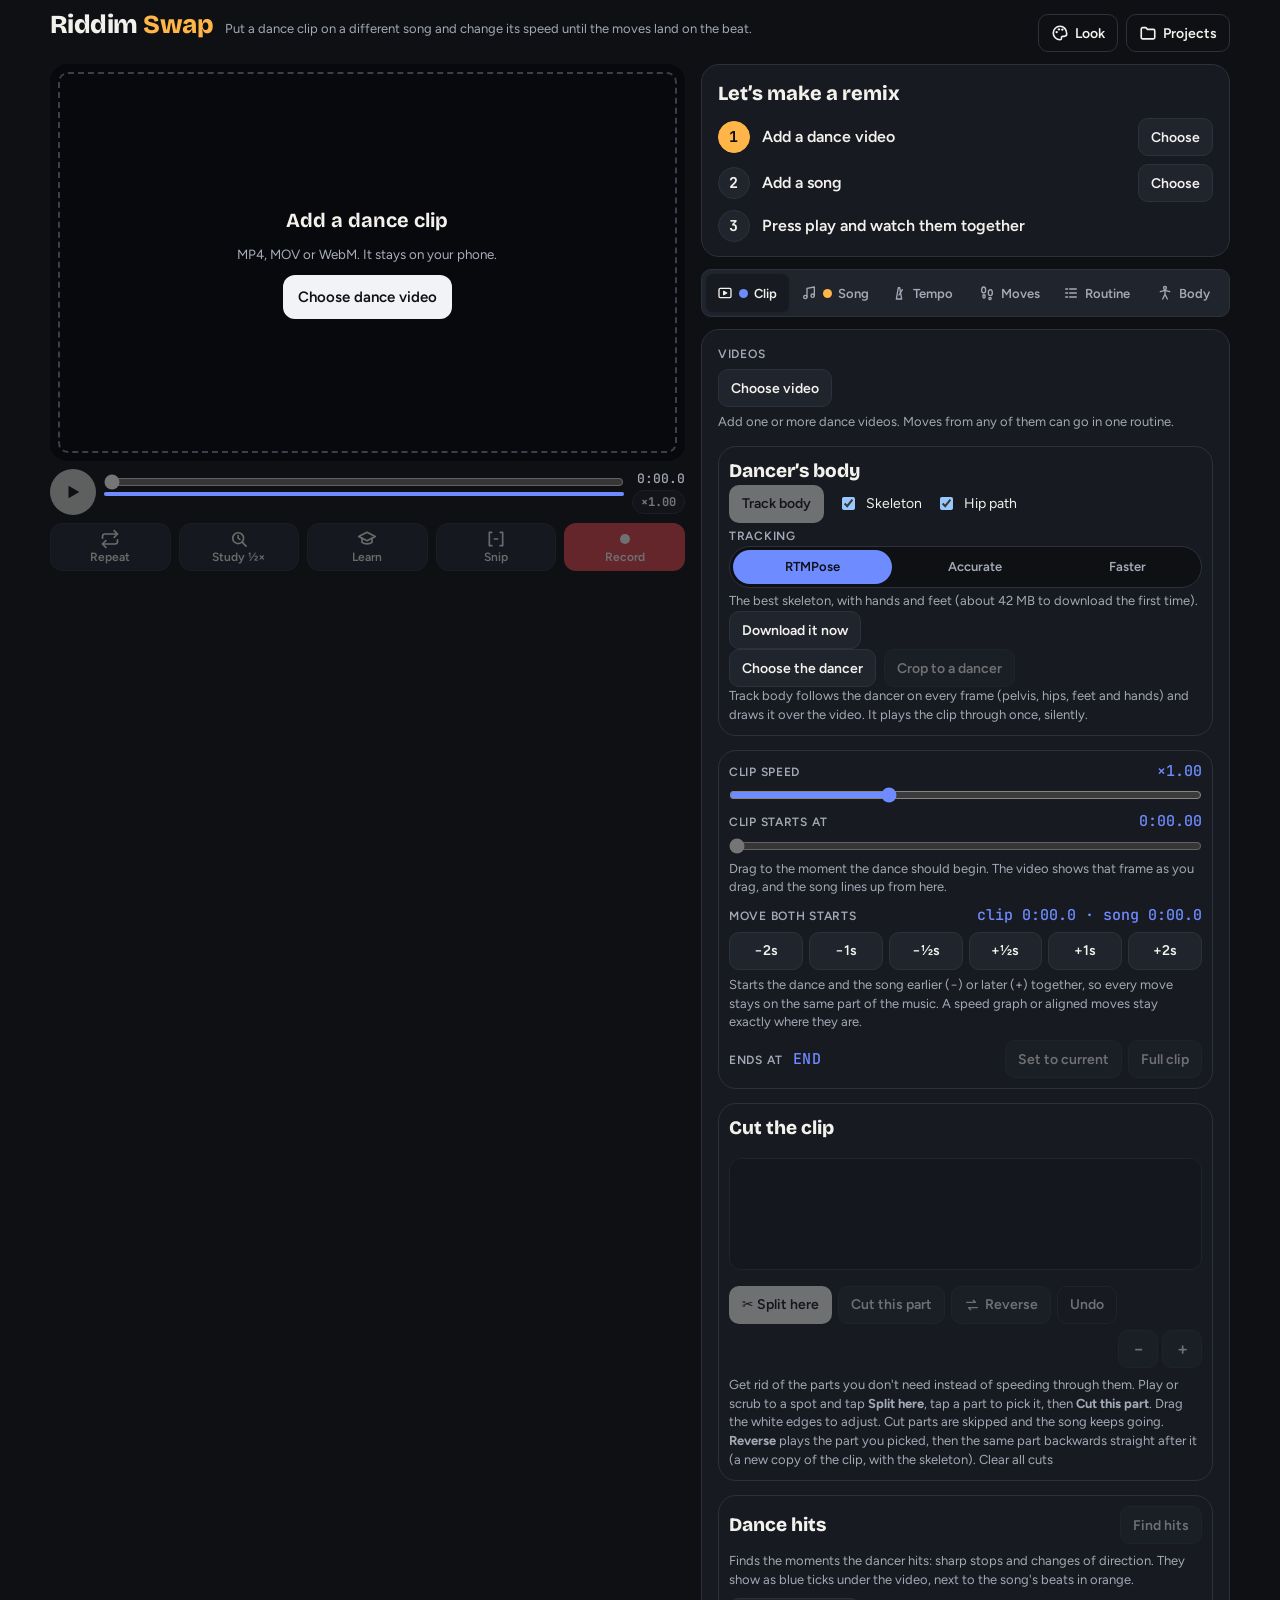
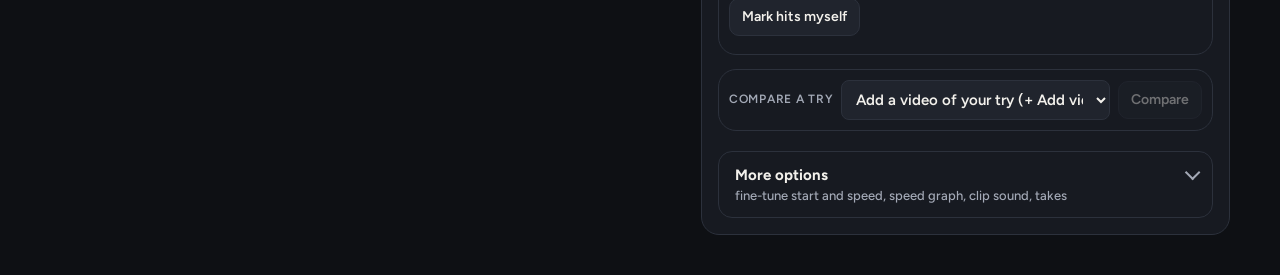
==== index.html @ 78fa69e2 "Routine timeline: drag moves straight away, safer trims, Undo, no tab switching - A move drags witho" ====
<!doctype html>
<html lang="en">
<head>
<script>window.RS_BUILD='rs-dcc51fe8d8'</script>
<meta charset="utf-8">
<meta name="viewport" content="width=device-width,initial-scale=1,viewport-fit=cover">
<title>Riddim Swap</title>
<meta name="description" content="Put a dance clip on a different song, cut moves and build routines on the beat.">
<meta name="theme-color" content="#ECEEF2" media="(prefers-color-scheme: light)">
<meta name="theme-color" content="#101216" media="(prefers-color-scheme: dark)">
<meta name="apple-mobile-web-app-capable" content="yes">
<meta name="mobile-web-app-capable" content="yes">
<meta name="apple-mobile-web-app-title" content="Riddim Swap">
<meta name="apple-mobile-web-app-status-bar-style" content="black-translucent">
<link rel="manifest" href="manifest.webmanifest">
<link rel="apple-touch-icon" href="icons/apple-touch-icon.png">
<link rel="icon" type="image/png" sizes="32x32" href="icons/favicon-32.png">
<link rel="preconnect" href="https://fonts.googleapis.com">
<link rel="preconnect" href="https://fonts.gstatic.com" crossorigin>
<link rel="stylesheet" href="https://fonts.googleapis.com/css2?family=Bricolage+Grotesque:opsz,wght@12..96,700;12..96,800&family=Figtree:wght@400;500;600;700&family=JetBrains+Mono:wght@500;700&display=swap">
<script>window.RS_HOSTED=1</script>
<script src="vendor/mp4-muxer.js"></script>
<style>
/* Layout: one-screen mixer. Video + transport pinned at the top; settings in three tabs below (Clip / Song / Tempo), so nothing needs a long scroll. Side by side on wide screens. */
:root{
  --bg:#ECEEF2; --surface:#FFFFFF; --sunk:#F4F5F8; --ink:#16181D; --muted:#5A606E; --line:#D4D8E0;
  --dance:#2B4FD6; --song:#9A5E00; --song-hot:#E39A12;
  --ok:#1C7F52; --warn:#9A6410; --bad:#B53A33; --stage:#0B0C10; --on-stage:#F2F3F6;
  --f-display:"Bricolage Grotesque", "Arial Narrow", system-ui, sans-serif;
  --f-body:"IBM Plex Sans", system-ui, -apple-system, "Segoe UI", sans-serif;
  --f-mono:"IBM Plex Mono", ui-monospace, "SFMono-Regular", Menlo, monospace;
}
@media (prefers-color-scheme: dark){:root:not([data-theme="light"]){
  --bg:#101216; --surface:#191C22; --sunk:#14161B; --ink:#ECEEF2; --muted:#9AA0AD; --line:#2B303A;
  --dance:#8AA2FF; --song:#F2B13A; --song-hot:#F2B13A;
  --ok:#55C98F; --warn:#E6B24F; --bad:#F27D74; color-scheme:dark;
}}
:root[data-theme="dark"]{
  --bg:#101216; --surface:#191C22; --sunk:#14161B; --ink:#ECEEF2; --muted:#9AA0AD; --line:#2B303A;
  --dance:#8AA2FF; --song:#F2B13A; --song-hot:#F2B13A;
  --ok:#55C98F; --warn:#E6B24F; --bad:#F27D74; color-scheme:dark;
}
*{box-sizing:border-box}
[hidden]{display:none!important}
body{background:var(--bg);color:var(--ink);font-family:var(--f-body);font-size:15px;line-height:1.45;padding:12px 16px 40px}
.wrap{max-width:1180px;margin:0 auto;display:grid;gap:12px}
header{display:flex;align-items:baseline;gap:12px}
h1{font-family:var(--f-display);font-weight:800;font-size:26px;letter-spacing:-.02em;line-height:1;margin:0}
h1 span{color:var(--song-hot)}
header p{margin:0;color:var(--muted);font-size:13px;min-width:0}
.grid{display:grid;grid-template-columns:minmax(0,1.2fr) minmax(0,1fr);gap:16px;align-items:start}
.col{display:grid;gap:12px;min-width:0}
.pin{position:sticky;top:calc(env(safe-area-inset-top,0px) + 8px);z-index:5;display:grid;gap:8px;background:var(--bg);padding-bottom:4px}
@media (max-width:860px){
  .grid{grid-template-columns:minmax(0,1fr);gap:12px}
  header p{display:none}
  h1{font-size:22px}
  .pin{top:env(safe-area-inset-top,0px);margin:0 -16px;padding:8px 16px 8px;border-bottom:1px solid var(--line)}
  .stage{aspect-ratio:auto;height:min(56vw,36vh)}
  .grid>.col:first-child{display:contents}  /* lets the video stay pinned while the settings scroll */
}

/* stage */
.stage{position:relative;background:var(--stage);border-radius:12px;overflow:hidden;aspect-ratio:16/10;max-width:100%;outline:3px solid transparent;transition:outline-color .06s}
.stage.pulse-s{outline-color:var(--song-hot)}
.stage::after{content:"";position:absolute;inset:0;border-radius:12px;box-shadow:inset 0 0 0 4px var(--dance);opacity:0;pointer-events:none;transition:opacity .06s;z-index:2}
.stage.pulse-d::after{opacity:1}
.stage video{position:absolute;inset:0;width:100%;height:100%;object-fit:contain;display:block;background:var(--stage);z-index:1}
.stage video.off{opacity:0;z-index:0;pointer-events:none}
.stage .empty{z-index:2}
.empty{position:absolute;inset:8px;display:grid;place-content:center;justify-items:center;gap:10px;text-align:center;color:var(--on-stage);padding:16px;border:2px dashed #3A3F4C;border-radius:10px}
.empty strong{font-family:var(--f-display);font-size:20px;font-weight:700}
.empty small{color:#A8AEBB;max-width:34ch}
.recdot{position:absolute;left:10px;top:10px;display:flex;align-items:center;gap:6px;font:600 12px var(--f-body);color:#fff;background:rgba(190,30,30,.9);padding:4px 10px;border-radius:999px;pointer-events:none}
.recdot::before{content:"";width:8px;height:8px;border-radius:50%;background:#fff}
#recCanvas{position:fixed;left:0;top:0;width:2px;height:2px;opacity:0;pointer-events:none}

/* transport */
.transport{display:grid;gap:8px}
.row{display:flex;flex-wrap:wrap;align-items:center;gap:8px}
.time{font:500 13px var(--f-mono);font-variant-numeric:tabular-nums;color:var(--muted);white-space:nowrap}
.playbtn{width:46px;height:46px;border-radius:50%;border:0;background:var(--ink);color:var(--bg);display:grid;place-items:center;cursor:pointer;flex:none}
.playbtn svg{width:18px;height:18px;fill:currentColor}
.playbtn:disabled{opacity:.35;cursor:not-allowed}
input[type=range]{width:100%;accent-color:var(--ink);margin:0}
.scrubwrap{flex:1;min-width:0;display:grid;gap:2px}
.trimbar{position:relative;height:4px;border-radius:2px;background:var(--line)}
.trimbar i{position:absolute;top:0;bottom:0;border-radius:2px;background:var(--dance)}
.recrow{display:flex;align-items:center;gap:8px;min-width:0}

/* buttons */
.btn{font:600 13px var(--f-body);border:1px solid var(--line);background:var(--sunk);color:var(--ink);padding:6px 11px;border-radius:8px;cursor:pointer;display:inline-flex;align-items:center;justify-content:center;gap:6px;min-height:36px;white-space:nowrap}
.btn:hover{border-color:var(--muted)}
.btn:disabled{opacity:.4;cursor:not-allowed}
.btn.on{background:var(--ink);color:var(--bg);border-color:var(--ink)}
.btn.primary{background:var(--song-hot);color:#16120A;border-color:transparent}
.btn.rec{background:var(--bad);color:#fff;border-color:transparent}
.btn.sm{min-height:32px;padding:4px 9px;font:500 13px var(--f-mono)}
.btn.sm.ghost,.btn.sm.file,.ed-acts .btn{font-family:var(--f-body);font-weight:600}
.empty .btn{background:#F2F3F6;color:#111;border-color:transparent}
:focus-visible{outline:2px solid var(--dance);outline-offset:2px}
.file{position:relative;overflow:hidden}
.file input{position:absolute;inset:0;opacity:0;width:100%;cursor:pointer}
.file:focus-within{outline:2px solid var(--dance);outline-offset:2px}

/* tabs */
.tabs{display:grid;grid-template-columns:repeat(5,minmax(0,1fr));gap:4px;background:var(--sunk);border:1px solid var(--line);border-radius:10px;padding:4px}
.tab{font:600 13px var(--f-body);border:0;background:transparent;color:var(--muted);padding:8px 6px;border-radius:7px;cursor:pointer;display:flex;align-items:center;justify-content:center;gap:6px;min-height:38px}
.tab[aria-selected="true"]{background:var(--surface);color:var(--ink);box-shadow:0 1px 2px rgba(0,0,0,.12)}
.tab .dot{width:9px;height:9px;border-radius:50%}
.panel{background:var(--surface);border:1px solid var(--line);border-radius:12px;padding:14px;display:grid;gap:14px}
.filebar{display:flex;align-items:center;gap:10px;min-width:0}
.fname{font-size:13px;color:var(--muted);min-width:0;overflow:hidden;text-overflow:ellipsis;white-space:nowrap;flex:1}
.field{display:grid;gap:6px}
.field-top{display:flex;justify-content:space-between;align-items:baseline;gap:8px}
.label{font-size:12px;font-weight:600;letter-spacing:.06em;text-transform:uppercase;color:var(--muted)}
.val{font:500 15px var(--f-mono);font-variant-numeric:tabular-nums}
.clip .val{color:var(--dance)} .song .val{color:var(--song)}
.clip input[type=range]{accent-color:var(--dance)} .song input[type=range]{accent-color:var(--song-hot)}
.nudges{display:grid;grid-template-columns:repeat(auto-fit,minmax(48px,1fr));gap:6px}
.nudges .btn{padding-inline:4px}
.pair{display:grid;grid-template-columns:1fr 1fr;gap:12px}
@media (max-width:420px){.pair{grid-template-columns:1fr}}
.point{display:grid;gap:6px;background:var(--sunk);border-radius:10px;padding:10px}
.point .row{gap:6px}
.hint{font-size:13px;color:var(--muted);margin:0}
.err{color:var(--bad)!important;font-weight:600}
.check{display:flex;align-items:center;gap:8px;font-size:14px}
.sep{border:0;border-top:1px solid var(--line);margin:0}

/* tempo */
.bpm{display:flex;gap:8px;align-items:center;flex-wrap:wrap}
.bpm input{width:88px;font:500 15px var(--f-mono);padding:6px 8px;border:1px solid var(--line);border-radius:8px;background:var(--sunk);color:var(--ink);min-height:36px}
.pulses{display:flex;flex-wrap:wrap;gap:6px 14px;align-items:center}
.beats{display:flex;gap:4px;align-items:center;font-size:12px;font-weight:600;color:var(--muted)}
.beats b{font-weight:600;margin-right:2px;min-width:38px}
.beats i{width:22px;height:22px;border-radius:50%;display:grid;place-items:center;font:500 11px var(--f-mono);font-style:normal;background:var(--sunk);border:1px solid var(--line);color:var(--muted);transition:background .05s,color .05s}
.beats.d b{color:var(--dance)} .beats.s b{color:var(--song)}
.beats.d i.on{background:var(--dance);border-color:var(--dance);color:#fff}
.beats.s i.on{background:var(--song-hot);border-color:var(--song-hot);color:#16120A}
.btn.ghost{background:transparent}
/* moves */
.seg{display:grid;grid-template-columns:1fr 1fr;gap:4px;background:var(--sunk);border:1px solid var(--line);border-radius:9px;padding:3px}
.seg button{font:600 13px var(--f-body);border:0;background:transparent;color:var(--muted);border-radius:6px;min-height:34px;cursor:pointer}
.seg button[aria-pressed="true"]{background:var(--surface);color:var(--ink);box-shadow:0 1px 2px rgba(0,0,0,.12)}
.seg button:disabled{opacity:.45;cursor:not-allowed}
.cutter{display:grid;grid-template-columns:1fr 1fr auto;gap:6px;align-items:stretch}
.cutter .btn{flex-direction:column;gap:0;line-height:1.2;padding:6px 8px}
.cutter .btn small{font:500 12px var(--f-mono);color:var(--muted)}
.cutter .btn.set small{color:var(--dance)}
.list{display:grid;gap:6px;margin:0;padding:0;list-style:none}
.item{display:grid;grid-template-columns:auto 44px minmax(0,1fr) auto;gap:8px;align-items:center;background:var(--sunk);border:1px solid var(--line);border-radius:10px;padding:6px}
.item.nonum{grid-template-columns:44px minmax(0,1fr) auto}
.item .n{font:500 13px var(--f-mono);color:var(--muted);min-width:18px;text-align:center}
.item img,.item .ph{width:44px;height:44px;border-radius:6px;object-fit:cover;background:var(--stage);display:block}
.item .meta{display:grid;min-width:0}
.item .meta b{font-size:14px;font-weight:600;overflow:hidden;text-overflow:ellipsis;white-space:nowrap}
.item .meta span{font:500 12px var(--f-mono);color:var(--muted)}
.item .acts{display:flex;gap:4px}
.item .acts .btn{min-height:34px;min-width:34px;padding:0 8px}
.item.now{border-color:var(--dance)}
.empty-note{font-size:13px;color:var(--muted);background:var(--sunk);border:1px dashed var(--line);border-radius:10px;padding:12px;text-align:center}
.subhead{display:flex;justify-content:space-between;align-items:center;gap:8px}
.subhead h3{font-family:var(--f-display);font-size:16px;font-weight:700;margin:0}
.chips{display:flex;flex-wrap:wrap;gap:6px}
.chip-src{display:inline-flex;align-items:center;border:1px solid var(--line);background:var(--sunk);border-radius:999px;max-width:100%;min-width:0}
.chip-src button{font:600 13px var(--f-body);border:0;background:transparent;color:var(--ink);cursor:pointer;min-height:34px;padding:0 10px;border-radius:999px;display:inline-flex;align-items:center;gap:6px;min-width:0}
.chip-src .nm{overflow:hidden;text-overflow:ellipsis;white-space:nowrap;max-width:150px}
.chip-src .x{padding:0 10px 0 2px;color:var(--muted);font-weight:500}
.chip-src.on{background:var(--dance);border-color:var(--dance)}
.chip-src.on button{color:#fff}
.chip-src .num{font:500 12px var(--f-mono);opacity:.75}
.vtag{display:inline-block;font:600 11px var(--f-body);color:var(--dance);margin-right:4px}
.seg.mode{margin-left:auto;display:grid;grid-template-columns:auto auto;padding:2px}
.seg.mode button{min-height:32px;padding:0 10px;font-size:13px}
#recMsg{margin-top:-2px}
.tray{display:flex;gap:8px;overflow-x:auto;padding:2px 2px 6px;scroll-snap-type:x proximity;-webkit-overflow-scrolling:touch}
.tcard{flex:none;width:84px;display:grid;gap:3px;background:var(--sunk);border:1px solid var(--line);border-radius:10px;padding:5px;cursor:grab;touch-action:pan-x;user-select:none;-webkit-user-select:none;scroll-snap-align:start;text-align:left;color:var(--ink);font:inherit}
.tcard img,.tcard .ph{width:100%;height:58px;border-radius:6px;object-fit:cover;background:var(--stage);display:block;pointer-events:none}
.tcard b{font-size:12px;font-weight:600;overflow:hidden;text-overflow:ellipsis;white-space:nowrap}
.tcard span{font:500 11px var(--f-mono);color:var(--muted)}
.tl{position:relative;height:30px;border-radius:8px;overflow:hidden;background:var(--sunk);border:1px solid var(--line)}
.tl-blocks{display:flex;height:100%}
.tl-blocks button{flex:1 1 0;min-width:6px;border:0;border-right:2px solid var(--surface);background:var(--dance);color:#fff;font:600 11px var(--f-mono);cursor:pointer;padding:0;overflow:hidden;opacity:.85}
.tl-blocks button:nth-child(even){opacity:.6}
.tl-blocks button.sel{background:var(--song-hot);color:#16120A;opacity:1}
.tl-head{position:absolute;top:0;bottom:0;width:2px;background:var(--ink);left:0;pointer-events:none}
.item.r{grid-template-columns:28px auto 44px minmax(0,1fr) auto}
.handle{width:28px;height:44px;display:grid;place-items:center;color:var(--muted);font-size:18px;cursor:grab;touch-action:none;user-select:none;-webkit-user-select:none;border-radius:6px}
.handle:active{background:var(--line)}
.item .tap{all:unset;display:grid;min-width:0;cursor:pointer}
.item .tap:focus-visible{outline:2px solid var(--dance);outline-offset:2px;border-radius:4px}
.item.sel{border-color:var(--song-hot)}
.item.dragging{opacity:.35}
.drag-ghost{position:fixed;z-index:50;pointer-events:none;box-shadow:0 8px 24px rgba(0,0,0,.25);opacity:.95;margin:0}
.drop-line{list-style:none;height:4px;border-radius:2px;background:var(--song-hot);margin:-1px 0}
.empty-note.drop.over{border-color:var(--song-hot);color:var(--ink)}
.editor{grid-column:1/-1;display:grid;gap:8px;border-top:1px solid var(--line);padding:8px 2px 2px;margin-top:2px}
.ed-row{display:grid;gap:4px}
.ed-top{display:flex;justify-content:space-between;align-items:baseline}
.ed-nudge{display:grid;grid-template-columns:repeat(4,1fr);gap:4px}
.ed-acts{display:flex;flex-wrap:wrap;gap:6px}
.hdr-r{margin-left:auto;display:flex;align-items:center;gap:8px;flex:none}
.savestate{font-size:12px;color:var(--muted);white-space:nowrap}
.savestate.warn{color:var(--warn)}
.missbar{display:flex;align-items:center;gap:10px;justify-content:space-between;background:var(--surface);border:1px solid var(--warn);border-radius:10px;padding:8px 10px;font-size:13px}
.sheet-back{position:fixed;inset:0;background:rgba(0,0,0,.45);z-index:60}
.sheet{position:fixed;z-index:61;left:50%;transform:translateX(-50%);bottom:0;width:min(560px,100%);max-height:86vh;overflow:auto;background:var(--surface);border:1px solid var(--line);border-radius:16px 16px 0 0;padding:16px 16px calc(16px + env(safe-area-inset-bottom,0px));display:grid;gap:14px;box-shadow:0 -8px 30px rgba(0,0,0,.25)}
@media (min-width:861px){.sheet{bottom:auto;top:10vh;border-radius:16px}}
.txt{font:500 16px var(--f-body);padding:8px 10px;border:1px solid var(--line);border-radius:8px;background:var(--sunk);color:var(--ink);min-height:40px;width:100%}
.proj{display:grid;grid-template-columns:minmax(0,1fr) auto;gap:8px;align-items:center;background:var(--sunk);border:1px solid var(--line);border-radius:10px;padding:8px 10px}
.proj .meta b{font-size:14px}
.proj .meta span{font-size:12px;color:var(--muted)}
.proj .acts{display:flex;gap:6px}
.btn.danger{color:var(--bad);border-color:var(--bad)}
.miss{display:flex;align-items:center;justify-content:space-between;gap:8px;background:var(--sunk);border:1px solid var(--line);border-radius:10px;padding:8px 10px;font-size:14px;min-width:0}
.miss span{min-width:0;overflow:hidden;text-overflow:ellipsis;white-space:nowrap}
.chip-src.missing{border-style:dashed;opacity:.7}
.anal{display:grid;gap:8px;background:var(--sunk);border:1px solid var(--line);border-radius:10px;padding:10px}
.anal h3,.fitcard h3{font-family:var(--f-display);font-size:16px;font-weight:700;margin:0}
.prog{height:6px;border-radius:3px;background:var(--line);overflow:hidden}
.prog i{display:block;height:100%;width:0;background:var(--dance);transition:width .2s}
.warnlist{margin:0;padding-left:18px;display:grid;gap:4px;font-size:13px;color:var(--warn)}
.warnlist:empty{display:none}
.cand{font:500 12px var(--f-mono)}
.anal .btn.sm:not(.cand),.fitcard .btn.sm,.blind .btn.sm{font-family:var(--f-body);font-weight:600}
.cand.on{background:var(--ink);color:var(--bg);border-color:var(--ink)}
.hitstrip{display:block;width:100%;height:12px}
.tl-canvas{position:absolute;inset:0;width:100%;height:100%;pointer-events:none}
.fitcard{display:grid;gap:10px;background:var(--surface);border:1px solid var(--line);border-radius:12px;padding:12px}
.fitnums{display:grid;grid-template-columns:repeat(4,minmax(0,1fr));gap:6px}
.fitnums div{display:grid;gap:2px;background:var(--sunk);border-radius:8px;padding:6px 8px;min-width:0}
.fitnums b{font:500 18px var(--f-mono);font-variant-numeric:tabular-nums}
.fitnums small{font-size:11px;color:var(--muted)}
.fitnums .label{font-size:10px;line-height:1.2}
@media (max-width:420px){.fitnums{grid-template-columns:repeat(2,minmax(0,1fr))}}
.chipfit{display:inline-block;font:600 11px var(--f-mono);padding:1px 6px;border-radius:999px;border:1px solid currentColor;margin-left:6px;vertical-align:1px}
.chipfit.ok{color:var(--ok)} .chipfit.warn{color:var(--warn)} .chipfit.bad{color:var(--bad)} .chipfit.idle{color:var(--muted)}
.fitmini{font-size:13px;margin:0}
.blind{display:grid;gap:8px}
.blind table{width:100%;border-collapse:collapse;font-size:13px}
.blind th,.blind td{border-bottom:1px solid var(--line);padding:4px 6px;text-align:left}
.blind td.num,.blind th.num{text-align:center;font-variant-numeric:tabular-nums}
.blind select,.blind input[type=text]{font:500 14px var(--f-body);padding:4px 6px;border:1px solid var(--line);border-radius:6px;background:var(--sunk);color:var(--ink);min-height:34px}
.blind .takes{display:grid;grid-template-columns:repeat(3,minmax(0,1fr));gap:6px}
.blind video{width:100%;max-height:40vh;background:var(--stage);border-radius:8px}
.tblwrap{overflow-x:auto}
/* beat lights: Off / Calm / Flash */
body.bv-off #pulses{display:none!important}
body.bv-calm .beats i,body.bv-ball .beats i{transition:background .3s ease,color .3s ease,border-color .3s ease}
.beats i.on{transition:none!important}
body.bv-calm .beats.d i.on,body.bv-ball .beats.d i.on{background:#2E3A63;background:color-mix(in srgb,var(--dance) 35%,var(--sunk));border-color:var(--dance);color:var(--ink)}
body.bv-calm .beats.s i.on,body.bv-ball .beats.s i.on{background:#5A4527;background:color-mix(in srgb,var(--song-hot) 35%,var(--sunk));border-color:var(--song-hot);color:var(--ink)}
.beats.unsure i{border-style:dashed;opacity:.5}
.beats.unsure b::after{content:" ?"}
#songCard.cleared .row>:not(#beatFind),#songCard.cleared .warnlist,#songCard.cleared .hint.ear{display:none}
#songCard:not(.cleared) #beatFind{display:none}
.okmsg{color:var(--ok)!important}
.mv-only{display:none!important}
html.rs-hosted .mv-only{display:revert!important}
.dock{position:absolute;left:8px;right:8px;bottom:8px;z-index:4;display:flex;gap:6px;flex-wrap:wrap;justify-content:flex-start;pointer-events:none}
.dock button{pointer-events:auto;display:inline-flex;align-items:center;gap:6px;min-height:40px;padding:0 12px;border-radius:999px;border:1px solid rgba(255,255,255,.14);
  background:rgba(14,16,20,.78);color:#F3F1EC;font:700 14px var(--f-body);cursor:pointer;-webkit-backdrop-filter:blur(6px);backdrop-filter:blur(6px)}
.dock button svg{width:18px;height:18px;flex:0 0 auto}
.dock button[aria-pressed="true"]{background:var(--dance);border-color:var(--dance);color:#0E1014}
.dock button.hips[aria-pressed="true"]{background:var(--hips);border-color:var(--hips)}
.dock button.cut[aria-pressed="true"]{background:#F3F1EC;border-color:#F3F1EC}
.dock button:disabled{opacity:.45}
.dock .bgpick{display:inline-flex;gap:4px;pointer-events:auto;align-items:center;background:rgba(14,16,20,.78);border-radius:999px;padding:4px;border:1px solid rgba(255,255,255,.14)}
.dock .bgpick button{min-height:32px;width:32px;padding:0;justify-content:center;border-radius:50%}
.dock .bgpick button[aria-pressed="true"]{outline:2px solid #F3F1EC;outline-offset:1px}
html.rs-hosted .dock.mv-only{display:flex!important}
html.rs-hosted .mv-only[hidden]{display:none!important}
.start{background:var(--surface);border:1px solid var(--line);border-radius:18px;padding:14px 16px;display:grid;gap:10px}
.start h2{font-family:var(--f-display);font-size:20px;font-weight:800;margin:0}
.start ol{list-style:none;margin:0;padding:0;display:grid;gap:8px}
.start li{display:flex;align-items:center;gap:12px;font-size:16px;font-weight:600}
.start li .n{width:32px;height:32px;border-radius:50%;display:grid;place-items:center;font:700 15px var(--f-mono);background:var(--sunk);border:1px solid var(--line);flex:0 0 auto}
.start li.done{color:var(--muted)} .start li.done .n{background:var(--ok);border-color:var(--ok);color:#0E1014}
.start li.done .n{font-size:0}.start li.done .n::after{content:'\2713';font-size:17px}
.start li.next .n{background:var(--song);border-color:var(--song);color:#0E1014}
.start li .go{margin-left:auto}
.bodycv{position:absolute;inset:0;width:100%;height:100%;z-index:3;pointer-events:none}
.cuecv{position:absolute;inset:0;width:100%;height:100%;z-index:3;pointer-events:none}
.delaycv{width:120px;height:44px;border-radius:8px;background:var(--sunk)}
.sel.sm{height:32px;border-radius:8px;border:1px solid var(--line);background:var(--sunk);color:var(--ink);font:inherit;font-size:13px;padding:0 6px}
.bodyrow{display:flex;flex-wrap:wrap;gap:8px 14px;align-items:center}
.hitstrip.edit{height:22px;cursor:pointer;touch-action:manipulation}
#hitLevel{grid-template-columns:repeat(3,auto)}
#hitLevel button{padding:0 10px}
.bigtap{min-height:64px;font:700 20px var(--f-body);width:100%;background:var(--dance);color:#fff;border-color:var(--dance);border-radius:12px}
.bigtap:active{transform:scale(.98)}
.note{font-size:13px;background:var(--sunk);border-radius:8px;padding:8px 10px;color:var(--ink)}
.readout{display:grid;grid-template-columns:1fr auto 1fr;gap:8px;align-items:center;background:var(--sunk);border-radius:10px;padding:10px 12px}
.readout div{display:grid;gap:2px;min-width:0}
.readout .num{font:500 20px var(--f-mono);font-variant-numeric:tabular-nums}
.readout .d .num{color:var(--dance)} .readout .s .num{color:var(--song)} .readout .s{text-align:right}
.readout .vs{color:var(--muted);font-size:13px}
.chip{display:inline-flex;align-items:center;font-size:13px;font-weight:600;padding:3px 10px;border-radius:999px;border:1px solid currentColor;width:max-content}
.chip.ok{color:var(--ok)} .chip.warn{color:var(--warn)} .chip.bad{color:var(--bad)} .chip.idle{color:var(--muted)}
.matchbtns{display:grid;grid-template-columns:repeat(3,minmax(0,1fr));gap:6px}
.matchbtns .btn{flex-direction:column;align-items:flex-start;gap:0;padding:6px 9px;white-space:normal}
.matchbtns .btn b{font:500 15px var(--f-mono)}
.matchbtns .btn small{font-weight:500;color:var(--muted);font-size:12px}
.matchbtns .btn.best{border-color:var(--song-hot)}
.matchbtns .btn.best small{color:var(--song)}

/* take */
.take{background:var(--surface);border:1px solid var(--line);border-radius:12px;padding:12px;display:grid;gap:10px}
.take h2{font-family:var(--f-display);font-size:18px;font-weight:700;margin:0}
.take video{width:100%;max-height:50vh;background:var(--stage);border-radius:10px;display:block}
@media (prefers-reduced-motion: reduce){.stage,.beats i{transition:none}}

/* speed graph */
.spd{display:grid;gap:10px}
.spd-top{display:flex;align-items:center;gap:10px;flex-wrap:wrap}
.spd-top h3{margin-right:auto}
.switch{display:inline-flex;align-items:center;gap:8px;font:700 15px var(--f-body);cursor:pointer;min-height:44px}
.switch input{appearance:none;-webkit-appearance:none;width:50px;height:30px;border-radius:999px;background:var(--line);position:relative;cursor:pointer;margin:0;transition:background .15s}
.switch input::after{content:"";position:absolute;top:3px;left:3px;width:24px;height:24px;border-radius:50%;background:var(--ink);transition:transform .15s}
.switch input:checked{background:var(--dance)}
.switch input:checked::after{transform:translateX(20px);background:#0E1014}
.spd-graph{position:relative;background:#14171D;border:1px solid var(--line);border-radius:14px;overflow:hidden;touch-action:none;user-select:none;-webkit-user-select:none}
.spd-graph canvas{display:block;width:100%;height:230px;cursor:crosshair}
.spd.off .spd-graph{opacity:.45}
.spd-read{display:flex;justify-content:space-between;gap:8px;flex-wrap:wrap;font:600 14px var(--f-body);color:var(--muted)}
.spd-read b{font:700 16px var(--f-mono);color:var(--ink)}
.spd-presets{display:flex;gap:6px;flex-wrap:wrap}
.spd-presets .btn{flex:1 1 auto}
.spd-acts{display:flex;gap:6px;flex-wrap:wrap}
.spd-zoom{display:inline-flex;align-items:center;gap:6px}.spd-zoom .btn{min-width:36px;padding:4px 0}.spd-zoom b{min-width:28px;text-align:center}
.spd-pt{display:grid;gap:6px;padding:8px 10px;border:1px solid #FFD43B55;border-radius:12px;background:#1A1D24}
.spd-pt-txt{font:700 13px var(--f-mono);color:#FFD43B}
.spd-nudge{display:grid;grid-template-columns:repeat(5,1fr);gap:6px}.spd-nudge .btn{padding-left:0;padding-right:0;min-width:0}
#spdSnap[aria-pressed="false"]{opacity:.6}

/* ===== motion and layout polish ===== */
:root{--spring:cubic-bezier(.32,.72,0,1)}
/* the video bar is part of the page: flush to the top, solid behind the status bar, nothing shows above it */
@media (max-width:860px){
  .pin{top:0!important;padding-top:calc(env(safe-area-inset-top,0px) + 8px)!important;z-index:30!important;border-bottom:1px solid transparent!important;transition:box-shadow .35s var(--spring),border-color .35s}
  /* only once content has scrolled under the bar: at the top of the page the header (title, Projects) sits above it */
  .pin.stuck::before{content:"";position:absolute;left:0;right:0;bottom:100%;height:100vh;background:var(--bg);pointer-events:none}
  .pin.stuck{border-bottom-color:var(--line)!important;box-shadow:0 14px 28px -18px rgba(0,0,0,.9)}
  .tabs{background:rgba(14,16,20,.82)!important;-webkit-backdrop-filter:saturate(180%) blur(20px);backdrop-filter:saturate(180%) blur(20px)}
  .tab::before{transition:background-color .3s var(--spring),transform .35s var(--spring);transform:scaleX(.4)}
  .tab[aria-selected="true"]::before{transform:scaleX(1)}
}
/* presses and changes ease like iOS */
.btn,.tab,.seg button,.chip-src button,.playbtn,.dock button,.tcard{transition:transform .25s var(--spring),background-color .25s,color .25s,border-color .25s,opacity .25s}
.btn:active:not(:disabled),.playbtn:active:not(:disabled),.seg button:active,.dock button:active,.tcard:active{transform:scale(.95)}
@keyframes rs-up{from{opacity:0;transform:translateY(10px)}to{opacity:1;transform:none}}
@keyframes rs-sheet{from{transform:translate(-50%,100%)}to{transform:translate(-50%,0)}}
@keyframes rs-fade{from{opacity:0}to{opacity:1}}
.take:not([hidden]),.start:not([hidden]),.note:not([hidden]),.fitcard:not([hidden]),#songCard:not([hidden]){animation:rs-up .45s var(--spring)}
.sheet:not([hidden]){animation:rs-sheet .45s var(--spring)}
.sheet-back:not([hidden]){animation:rs-fade .3s ease;-webkit-backdrop-filter:blur(6px);backdrop-filter:blur(6px)}
.panel{will-change:transform}
.swipe-col{overflow-x:hidden;overflow-x:clip;position:relative}   /* clip needs iOS 16; hidden is the fallback */
html{-webkit-tap-highlight-color:transparent;overscroll-behavior-x:none}
.swipe-col.swiping{-webkit-user-select:none;user-select:none}
.swipe-col.swiping .panel{pointer-events:none}
/* full screen */
.fsbtn{position:absolute;top:8px;right:8px;z-index:6;width:44px;height:44px;border-radius:50%;border:1px solid rgba(255,255,255,.16);background:rgba(14,16,20,.7);color:#F3F1EC;display:grid;place-items:center;cursor:pointer;-webkit-backdrop-filter:blur(8px);backdrop-filter:blur(8px);transition:transform .25s var(--spring),opacity .3s}
.fsbtn:active{transform:scale(.9)}
.cropcv{position:absolute;inset:0;width:100%;height:100%;z-index:5;touch-action:none;cursor:crosshair}
.cropkeys{flex-wrap:wrap;gap:6px}.cropkeys .btn.on{background:#FFD43B;color:#14161B;border-color:#FFD43B}
#cropBtn[aria-pressed="true"]{background:#FFD43B;color:#14161B;border-color:#FFD43B}
.field.both .field-top{flex-wrap:wrap;gap:2px 10px}.field.both .field-top .label{white-space:nowrap}
.field.both .nudges{display:grid;grid-template-columns:repeat(6,1fr);gap:6px}.field.both .nudges .btn{padding-left:0;padding-right:0;min-width:0}
#audName.loading{color:var(--dance);animation:rsPulse 1.2s ease-in-out infinite}
@keyframes rsPulse{50%{opacity:.45}}
.mirbtn{right:60px}.mirbtn[aria-pressed="true"]{background:var(--dance);color:#0E1014;border-color:var(--dance)}
.stage.mirr video{transform:scaleX(-1)}
.fsbtn svg{width:20px;height:20px}
.fsbtn .ico-exit{display:none}
.pin.fs .fsbtn .ico-exit{display:block}.pin.fs .fsbtn .ico-enter{display:none}
.pin.fs{position:fixed!important;inset:0!important;margin:0!important;z-index:200!important;background:#000!important;display:flex!important;flex-direction:column;gap:0!important;
  padding:env(safe-area-inset-top,0px) env(safe-area-inset-right,0px) env(safe-area-inset-bottom,0px) env(safe-area-inset-left,0px)!important;border:0!important;box-shadow:none!important;animation:rs-fade .3s ease}
.pin.fs::before{display:none}
.pin.fs .stage{flex:1 1 auto;height:auto!important;aspect-ratio:auto!important;border-radius:0!important;max-height:none}
.pin.fs .transport{position:absolute;left:0;right:0;bottom:0;z-index:7;padding:28px 16px calc(14px + env(safe-area-inset-bottom,0px));background:linear-gradient(transparent,rgba(0,0,0,.85));transition:opacity .35s var(--spring),transform .35s var(--spring)}
.pin.fs .transport .recrow,.pin.fs #recMsg{display:none!important}
.pin.fs .dock{bottom:96px}
.pin.fs.idle .transport,.pin.fs.idle .fsbtn,.pin.fs.idle .dock{opacity:0;pointer-events:none}
.pin.fs.idle .transport{transform:translateY(12px)}
.pin.fs.idle{cursor:none}
body.rs-fs{overflow:hidden}
@media (prefers-reduced-motion: reduce){
  *,*::before{animation:none!important;transition:none!important}
}

.hipcard{display:grid;gap:8px;border-top:1px solid var(--line);padding-top:10px}
.hipgraph{background:#14171D;border:1px solid var(--line);border-radius:12px;overflow:hidden;touch-action:pan-y}
.hipgraph canvas{display:block;width:100%;height:150px;cursor:pointer}
.hipkey{display:flex;flex-wrap:wrap;gap:6px 14px;font-size:13px;color:var(--muted)}
.hipkey i{display:inline-block;width:14px;height:4px;border-radius:2px;margin-right:6px;vertical-align:middle}
html.rs-hosted #pickRow.mv-only{display:flex!important}
#bodyPick[aria-pressed="true"]{background:var(--hips);border-color:var(--hips);color:#0E1014}

.updbar{position:fixed;left:12px;right:12px;top:calc(env(safe-area-inset-top,0px) + 10px);z-index:120;display:flex;align-items:center;gap:10px;justify-content:space-between;
  background:var(--dance);color:#0E1014;border-radius:14px;padding:10px 12px;font:700 15px var(--f-body);box-shadow:0 10px 30px rgba(0,0,0,.45);animation:rs-up .4s cubic-bezier(.32,.72,0,1)}
.updbar .btn{background:#0E1014;color:#F3F1EC;border-color:#0E1014;min-height:40px}
#wipeBtn.armed{background:var(--bad);color:#fff;border-color:var(--bad)}

.hipbeat{margin:0;font:600 15px var(--f-body);color:var(--ink)}
.hipbeat b{color:var(--hips)}

#studyBtn[aria-pressed="true"]{background:var(--hips);border-color:var(--hips);color:#0E1014}
.studytag{position:absolute;top:10px;left:50%;transform:translateX(-50%);z-index:6;background:rgba(255,95,162,.92);color:#0E1014;font:800 13px var(--f-body);padding:5px 12px;border-radius:999px;pointer-events:none;white-space:nowrap}

.cmprow{display:flex;gap:8px;align-items:center;flex-wrap:wrap}
html.rs-hosted .cmprow.mv-only{display:flex!important}
html.rs-hosted p.mv-only#cmpOut{display:block!important}
.cmprow select{flex:1 1 140px;min-height:40px;font:600 15px var(--f-body);padding:6px 10px}
#cmpOut b{color:var(--ink)}

.pattag{display:inline-block;font:700 11px var(--f-body);padding:1px 7px;border-radius:999px;margin-left:6px;color:#0E1014;vertical-align:1px}
#patFilter button{font:600 13px var(--f-body);border:1px solid var(--line);background:var(--sunk);color:var(--ink);border-radius:999px;min-height:34px;padding:0 12px;cursor:pointer}
#patFilter button[aria-pressed="true"]{background:var(--ink);color:var(--bg);border-color:var(--ink)}
.patline{margin:0;font-size:13px;color:var(--muted)}
/* ===== Sound System: the look shared with MirrorView. Dark stage; blue = the dancer, amber = the music, magenta = the hips. ===== */
:root{--bg:#0E1014!important;--surface:#171A21!important;--sunk:#20242D!important;--ink:#F3F1EC!important;--muted:#A3A9B6!important;--line:#2C313C!important;
  --dance:#6E8BFF!important;--song:#FFB547!important;--song-hot:#FFB547!important;--hips:#FF5FA2!important;
  --ok:#4FD1A1!important;--warn:#FF9466!important;--bad:#FF6B6B!important;--stage:#08090C!important;--on-stage:#F3F1EC!important;
  --f-body:"Figtree",system-ui,-apple-system,"Segoe UI",sans-serif!important;--f-mono:"JetBrains Mono",ui-monospace,Menlo,monospace!important;color-scheme:dark}
body{font-size:16px}
h1 span{color:var(--song)}
.panel{border-radius:18px;padding:16px}
.stage{border-radius:18px}
.btn{border-radius:12px;min-height:44px;padding:8px 14px;font:600 15px var(--f-body)}
.btn.sm{min-height:38px;padding:6px 12px;font:600 14px var(--f-body);border-radius:10px}
.btn.primary{background:var(--ink);color:var(--bg)}
.btn.rec{background:#E5484D;color:#fff}
.btn.on{background:var(--ink);color:var(--bg)}
.seg{border-radius:999px;background:var(--bg)}
.seg button{border-radius:999px}
.seg button[aria-pressed="true"]{background:var(--dance);color:#0E1014;box-shadow:none}
.anal,.fitcard{background:var(--surface);border-color:var(--line);border-radius:18px}
.subhead h3,.anal h3,.fitcard h3{font-size:19px;font-weight:800}
.chip-src.on button{color:#0E1014}
.cand.on{background:var(--song);color:#0E1014;border-color:var(--song)}
.tabs{--ntabs:5;grid-template-columns:repeat(var(--ntabs),minmax(0,1fr))}
html.rs-hosted .tabs{--ntabs:6}
html.rs-hosted .tab.mv-only,html.rs-hosted .bodyrow.mv-only{display:flex!important}
#t-clip,#t-moves,#t-routine{--tabc:var(--dance)} #t-song,#t-tempo{--tabc:var(--song)} #t-body{--tabc:var(--hips)}
/* phones: the section tabs become a bottom bar, the same bar MirrorView shows */
@media (max-width:860px){
  html.rs-hosted #mvBtn{display:none!important}   /* the Body tab opens MirrorView on phones */
  body{padding-bottom:calc(86px + env(safe-area-inset-bottom,0px))}
  .tabs{position:fixed;left:0;right:0;bottom:0;z-index:40;border-radius:0;border:0;border-top:1px solid var(--line);background:var(--bg);padding:6px 4px calc(10px + env(safe-area-inset-bottom,0px));gap:0}
  .tab{flex-direction:column;gap:5px;font:600 12px var(--f-body);min-height:52px;background:transparent!important;box-shadow:none!important;border-radius:0;padding:4px 2px}
  .tab .dot{display:none}
  .tab::before{content:"";width:24px;height:4px;border-radius:2px;background:transparent}
  .tab[aria-selected="true"]{color:var(--ink);font-weight:700}
  .tab[aria-selected="true"]::before{background:var(--tabc,var(--dance))}
}
.phone-check{width:100%;box-sizing:border-box;margin:8px 0 4px;padding:10px;border-radius:10px;border:1px solid var(--line,rgba(255,255,255,.1));background:var(--sunk);color:inherit;font:12px/1.45 ui-monospace,SFMono-Regular,Menlo,monospace;resize:vertical;min-height:120px}
#storeBox .store-bar{display:flex;height:8px;border-radius:4px;overflow:hidden;background:var(--sunk);margin:2px 0 8px}
#storeBox .store-bar i{display:block;height:100%;transition:width .4s cubic-bezier(.2,.8,.2,1)}
#storeBox .u-media{background:var(--song-hot,#E8A33D)}#storeBox .u-body{background:var(--dance,#5B7CFA)}#storeBox .u-unused{background:#E0567A}#storeBox .u-other{background:#5d6170}#storeBox .u-proj{background:#9AA0B4}
#storeBox .store-list{list-style:none;margin:0 0 8px;padding:0;font-size:13px}
#storeBox .store-list li{display:flex;align-items:center;gap:8px;padding:3px 0}
#storeBox .store-list li span{flex:1}#storeBox .store-list li b{font-weight:600;font-variant-numeric:tabular-nums}
#storeBox .store-list .dot{width:8px;height:8px;border-radius:50%;flex:none}
#storeBox .store-list .tot{border-top:1px solid var(--line,rgba(255,255,255,.1));margin-top:4px;padding-top:6px}
#storeBox .store-list .warn span,#storeBox .store-list .ok span{opacity:.75;font-size:12px}

/* three levels: 1 always on screen (video, play, record), 2 each section's main tools, 3 "More options" (closed) */
details.more{border:1px solid var(--line);border-radius:14px;background:var(--surface);margin-top:6px}
details.more>summary{list-style:none;cursor:pointer;display:flex;flex-wrap:wrap;align-items:baseline;gap:4px 10px;padding:14px 16px;font:700 15px var(--f-body);color:var(--ink);min-height:48px;box-sizing:border-box}
details.more>summary::-webkit-details-marker{display:none}
details.more>summary::after{content:"";margin-left:auto;width:9px;height:9px;border-right:2px solid var(--muted);border-bottom:2px solid var(--muted);transform:rotate(45deg) translateY(-3px);transition:transform .2s}
details.more[open]>summary::after{transform:rotate(225deg) translateY(-1px)}
details.more>summary span{font:500 13px var(--f-body);color:var(--muted);flex-basis:100%;order:3}
details.more[open]{padding-bottom:6px}
details.more>:not(summary){margin-left:14px;margin-right:14px}
details.more .field{margin-top:8px}

/* timeline editor (Clip cuts and the Routine) */
.tle{position:relative;border-radius:12px;overflow:hidden;background:#12151B;border:1px solid var(--line);margin:6px 0 8px}
.tle canvas{display:block;width:100%;height:110px;touch-action:none;cursor:grab}
.tle.tall canvas{height:128px}
.tle-bar{display:flex;flex-wrap:wrap;gap:6px;align-items:center}
.tle-bar .tle-zoom{margin-left:auto;display:inline-flex;gap:4px}
.tle-bar .tle-zoom .btn{min-width:40px;font-size:18px;padding:0}
.cutcard.off .tle{opacity:.45}
.btn.danger{color:#FF8A95;border-color:rgba(255,77,94,.45)}
.linkbtn{background:none;border:0;padding:0;color:var(--ink);text-decoration:underline;font:inherit;cursor:pointer}
.linkbtn:disabled{color:var(--muted);text-decoration:none;cursor:default}
.rtl-inspect{margin-top:10px;padding:12px;border:1px solid var(--line);border-radius:14px;background:var(--surface)}
.rtl-head{display:flex;flex-wrap:wrap;gap:4px 10px;align-items:baseline;margin-bottom:8px}
.rtl-head b{font:800 16px var(--f-body)}.rtl-head .hlen{color:var(--muted);font-size:13px}
.rtl-acts{flex-wrap:wrap;gap:6px;margin-bottom:6px}
#cutCard .subhead{flex-wrap:wrap;row-gap:2px}#cutSum{flex-basis:100%}

/* isolation picker on the video */
.cutbar{display:flex;flex-wrap:wrap;align-items:center;gap:6px 8px;margin:8px 0 2px}
.cutbar[hidden]{display:none}.cutbar>.label{font-size:11px}
.cutbar .bgpick{display:inline-flex;gap:6px}
.cutbar .partpick,.dock .partpick{display:inline-flex;gap:2px;padding:3px;border-radius:999px;background:rgba(14,16,20,.8);border:1px solid rgba(255,255,255,.14);pointer-events:auto}
.cutbar .partpick[hidden],.dock .partpick[hidden]{display:none}
.cutbar .partpick button,.dock .partpick button{min-height:34px;padding:0 11px;border-radius:999px;border:0;background:transparent;color:#C9CDD6;font:700 13px var(--f-body);cursor:pointer}
.cutbar .partpick button[aria-pressed="true"],.dock .partpick button[aria-pressed="true"]{background:#F3F1EC;color:#0E1014}
.cutbar .bgpick[hidden]{display:none}
.cutbar .bgpick button{min-height:30px;width:30px;padding:0;border-radius:50%;border:1px solid rgba(255,255,255,.22);cursor:pointer}
.cutbar .bgpick button[aria-pressed="true"]{outline:2px solid #F3F1EC;outline-offset:2px}
.cutbar .partpick{background:var(--surface)!important;border-color:var(--line)!important}

/* ---------- Look & sound sheet ---------- */
.picks{display:grid;grid-template-columns:repeat(auto-fit,minmax(110px,1fr));gap:8px}
.pick{display:flex;align-items:center;gap:8px;font-size:13px;color:var(--ink)}
.pick input[type=color]{width:34px;height:34px;padding:0;border:1px solid var(--line);border-radius:50%;background:none;cursor:pointer;flex:none}
#lookPacks h4{margin:14px 0 6px;font-family:var(--f-display);font-size:15px}
.look-grid{display:grid;grid-template-columns:repeat(auto-fill,minmax(150px,1fr));gap:8px}
.pack{border:1px solid var(--line);border-radius:12px;padding:10px;display:grid;gap:6px;background:var(--sunk);align-content:start}
.pack[aria-current="true"]{border-color:var(--song-hot);box-shadow:0 0 0 1px var(--song-hot)}
.pack-top{display:grid;gap:6px}
.dots{display:flex;align-items:center;gap:5px}
.dots i{display:inline-block;width:16px;height:16px;border-radius:50%;border:1px solid rgba(255,255,255,.25)}
.dots small{font-size:11px;color:var(--muted);margin-left:2px}
.lookbar{position:fixed;left:50%;transform:translateX(-50%);bottom:calc(env(safe-area-inset-bottom,0px) + 14px);z-index:70;display:flex;align-items:center;gap:8px;padding:8px 10px;border-radius:14px;background:var(--surface);border:1px solid var(--line);box-shadow:0 6px 24px rgba(0,0,0,.35);font-size:13px;max-width:calc(100% - 16px)}
.lookbar[hidden]{display:none}
/* Learn mode */
.learntag{background:rgba(110,139,255,.94)}
.learnbar{margin:10px 0 2px;padding:12px;border:1px solid var(--line);border-radius:14px;background:var(--surface);display:grid;gap:10px}
.learnbar[hidden]{display:none}
.lnhead{display:flex;align-items:baseline;gap:8px;flex-wrap:wrap}
.lnhead b{font:800 16px var(--f-body);color:var(--ink)}
.lnspeed{font:800 13px var(--f-body);padding:2px 9px;border-radius:999px;background:var(--dance);color:#0E1014}
.lnloop{font-size:13px;color:var(--muted);margin-left:auto}
.lncount{display:grid;grid-template-columns:repeat(8,1fr);gap:3px;flex:1 1 auto;min-width:0}
.lncount i{font:800 13px var(--f-body);font-style:normal;text-align:center;padding:5px 0;border-radius:9px;background:var(--sunk);color:var(--muted);transition:background .08s,color .08s}
.lncount i.past{color:var(--ink)}
.lncount i.on{background:var(--song-hot,var(--dance));color:#0E1014}
.lnchips{display:flex;gap:6px;overflow-x:auto;padding:2px 1px 4px;scrollbar-width:none;-webkit-overflow-scrolling:touch}
.lnchips::-webkit-scrollbar{display:none}
.lnchips button{flex:0 0 auto;min-width:40px;min-height:36px;border-radius:999px;border:1px solid var(--line);background:var(--sunk);color:var(--ink);font:700 14px var(--f-body);cursor:pointer;position:relative}
.lnchips button.done{border-color:var(--dance)}
.lnchips button.done::after{content:"";position:absolute;right:4px;top:4px;width:6px;height:6px;border-radius:50%;background:var(--dance)}
.lnchips button.in{background:color-mix(in srgb,var(--dance) 28%,var(--sunk))}
.lnchips button[aria-current="true"]{background:var(--ink);color:var(--bg);border-color:var(--ink)}
.lnbtns{display:grid;grid-template-columns:repeat(4,1fr);gap:6px}
.lnbtns .btn{min-width:0;padding-left:4px;padding-right:4px}
.lnopts{margin-top:0}.lnoptbody{display:grid;gap:10px;padding:0 12px 12px}
.recrow .btn{padding-left:8px;padding-right:8px;flex:1 1 auto;min-width:0;white-space:nowrap}.recrow .seg.mode{flex:0 1 auto;min-width:0}
.lnchiprow{display:flex;align-items:center;gap:10px;min-width:0}.lnchiprow .label{flex:0 0 auto;font-size:11px}
/* the slim Learn strip inside the player: one row, so it never covers the dance or the page */
.learnstrip{display:flex;align-items:center;gap:6px;min-width:0}
.learnstrip[hidden]{display:none}
.lswhat{flex:0 0 auto;font:800 13px var(--f-body);color:var(--ink);white-space:nowrap;min-width:64px}
.lsbtn{flex:0 0 auto;width:34px;height:30px;border-radius:9px;border:1px solid var(--line);background:var(--sunk);color:var(--ink);font:800 18px/1 var(--f-body);cursor:pointer}
.lsbtn:disabled{opacity:.35}
.pin.fs .learnstrip{margin-top:6px}.pin.fs .lswhat{color:#F3F1EC}
.pin.fs .lncount i{background:rgba(255,255,255,.12);color:rgba(243,241,236,.7)}.pin.fs .lncount i.on{background:var(--song-hot,var(--dance));color:#0E1014}
.pin.fs .lsbtn{background:rgba(255,255,255,.12);border-color:transparent;color:#F3F1EC}
.pin.fs.learning .dock{bottom:134px}

/* Snip: Start from / Finish here in the player (and in full screen) */
.snipstrip{display:flex;align-items:center;gap:6px;min-width:0}
.snipstrip[hidden]{display:none}
.snipstrip .btn{flex:1 1 0;min-width:0;padding:8px 6px}
.snipstrip .snipin.on{background:var(--dance);color:#0E1014;border-color:var(--dance)}
.snipstrip .snipwhat{min-width:0;flex:0 1 auto;overflow:hidden;text-overflow:ellipsis;font-size:12px}
.snipbar .hint{margin:0}
.pin.fs .snipstrip{margin-top:6px}.pin.fs .snipstrip .btn{background:rgba(255,255,255,.12);border-color:transparent;color:#F3F1EC}
.pin.fs .snipstrip .snipin.on{background:var(--dance);color:#0E1014}

/* RTMPose: get the model ready ahead of time */
.rtmget{display:flex;align-items:center;gap:8px;flex-wrap:wrap;width:100%}.rtmget[hidden]{display:none}

/* while the body tracks: progress, practise the tracked part, tap-the-beat, ready chime */
.waitbar .hint{margin:0}
.waitbar .lnhead .btn{margin-left:8px}
.waitprog{margin:0}
.waitbar.ready{border-color:var(--accent,#3ddc84)}
.tapgame{display:grid;gap:8px}
.tapgame[hidden]{display:none}
.tappad{appearance:none;border:2px solid var(--line);border-radius:18px;background:var(--surface-2,rgba(255,255,255,.04));color:var(--ink);min-height:132px;display:grid;place-content:center;gap:4px;font:800 26px var(--f-body);touch-action:manipulation;user-select:none;-webkit-user-select:none;transition:transform .06s,border-color .1s,background .1s}
.tappad small{font:600 14px var(--f-body);color:var(--muted)}
.tappad:active{transform:scale(.98)}
.tappad.perfect{border-color:#3ddc84;background:rgba(61,220,132,.14)}
.tappad.good{border-color:#7DF9FF;background:rgba(125,249,255,.10)}
.tappad.off{border-color:#FFB347;background:rgba(255,179,71,.10)}

/* group preview */
.dock button.grp[aria-pressed="true"]{background:var(--ok);border-color:var(--ok)}
.groupbar{display:grid;gap:6px;margin:8px 0 2px}
.groupbar .grrow{display:flex;align-items:center;gap:10px;flex-wrap:wrap}
.groupbar .grrow>.label{font-size:11px}
.groupbar input[type=range]{flex:1 1 120px;min-width:0}
.groupbar .stepper{display:inline-flex;align-items:center;gap:2px;background:var(--surface);border:1px solid var(--line);border-radius:999px;padding:2px}
.groupbar .stepper button{width:34px;height:34px;border-radius:50%;border:0;background:transparent;color:var(--ink);font:700 18px var(--f-body);cursor:pointer}
.groupbar .stepper button:disabled{opacity:.35}
.groupbar .stepper b{min-width:18px;text-align:center;font:700 15px var(--f-mono)}
.groupbar .grmir{display:inline-flex;align-items:center;gap:6px;font-size:13px;margin-left:auto}
.grverdict{margin:0;font-size:13px;color:var(--muted)}

/* header icons: always within reach (the header stays at the top on phones) */
.ibtn{display:inline-flex;align-items:center;gap:6px}
.ibtn svg{width:18px;height:18px;flex:none}
@media (max-width:860px){
  header{position:sticky;top:0;z-index:31;background:var(--bg);margin:-12px -16px 0;padding:calc(env(safe-area-inset-top,0px) + 6px) 16px 6px;height:calc(env(safe-area-inset-top,0px) + 50px);align-items:center}
  h1{font-size:19px}
  .hdr-r{gap:4px}
  .ibtn{width:38px;height:38px;padding:0;justify-content:center;border-radius:50%}
  .ibtn .lbl{position:absolute;width:1px;height:1px;overflow:hidden;clip:rect(0 0 0 0)}
  .pin{top:calc(env(safe-area-inset-top,0px) + 50px)!important;padding-top:8px!important}
}

/* clip speed, always on show next to the time */
.tcol{display:grid;justify-items:end;gap:3px;flex:none}
.spdpill{font:700 12px var(--f-mono);font-variant-numeric:tabular-nums;color:var(--ink);background:var(--surface);border:1px solid var(--line);border-radius:999px;padding:3px 8px;min-height:24px;cursor:pointer}
.spdpill[aria-expanded="true"]{background:#F3F1EC;color:#0E1014;border-color:#F3F1EC}
.spdpill.off1{border-color:var(--song);color:var(--song)}
.spdpill:disabled{opacity:.45}
.spdstrip{display:flex;align-items:center;gap:6px}
.spdstrip input[type=range]{flex:1 1 auto;min-width:0}
.spdpre{display:inline-flex;gap:2px;padding:2px;border-radius:999px;background:var(--surface);border:1px solid var(--line)}
.spdpre button{min-height:30px;min-width:32px;padding:0 6px;border:0;border-radius:999px;background:transparent;color:#C9CDD6;font:700 13px var(--f-body);cursor:pointer}
.spdpre button[aria-pressed="true"]{background:#F3F1EC;color:#0E1014}
.pin.fs .spdstrip{display:none!important}
/* four quick buttons on one line on a phone */
@media (max-width:480px){
  .dock{gap:5px;flex-wrap:nowrap}
  .dock>button{padding:0 9px;gap:5px;font-size:13px;min-width:0;flex:0 1 auto}
  .dock>button span{white-space:nowrap;overflow:hidden;text-overflow:ellipsis}
  .dock button svg{width:16px;height:16px}
}
/* ---- icons throughout (2 Nov): compact bars under the video, icon + short label buttons, icon tabs ---- */
.groupbar{gap:4px;margin:6px 0 2px}
.groupbar .grrow{gap:8px;flex-wrap:nowrap}
.groupbar .stepper{padding:2px 2px 2px 8px;flex:0 0 auto}
.groupbar .stepper .bi{width:20px;height:20px;color:var(--muted)}
.groupbar .stepper button{width:30px;height:30px}
.groupbar .grsp{display:flex;align-items:center;gap:6px;flex:1 1 auto;min-width:0}
.groupbar .grsp .bi{width:18px;height:18px;color:var(--muted);flex:0 0 auto}
.groupbar .grsp .val{font:600 12px var(--f-mono);white-space:nowrap}
.groupbar .grinfo{gap:8px}
.groupbar .grverdict{flex:1 1 auto;min-width:0;font-size:12px;line-height:1.3}
.groupbar .grverdict.bad{color:#F27D74}
.groupbar #grFit{flex:0 0 auto;min-height:30px;padding:0 10px;font-size:12px}
.icochk{appearance:none;-webkit-appearance:none;margin:0;flex:0 0 auto;width:36px;height:34px;border-radius:999px;border:1px solid var(--line);background:var(--surface) center/20px no-repeat url("data:image/svg+xml,%3Csvg xmlns='http://www.w3.org/2000/svg' viewBox='0 0 24 24' fill='none' stroke='%23C9CDD6' stroke-width='2' stroke-linecap='round' stroke-linejoin='round'%3E%3Cpath d='M12 3v18' stroke-dasharray='2 2.5'/%3E%3Cpath d='M9 6L3 18h6zM15 6l6 12h-6z'/%3E%3C/svg%3E");cursor:pointer}
.icochk:checked{background-color:var(--dance);border-color:var(--dance);background-image:url("data:image/svg+xml,%3Csvg xmlns='http://www.w3.org/2000/svg' viewBox='0 0 24 24' fill='none' stroke='%230E1014' stroke-width='2' stroke-linecap='round' stroke-linejoin='round'%3E%3Cpath d='M12 3v18' stroke-dasharray='2 2.5'/%3E%3Cpath d='M9 6L3 18h6zM15 6l6 12h-6z'/%3E%3C/svg%3E")}
/* Upper / Legs as little figures */
.cutbar{margin:6px 0 2px;gap:6px}
.cutbar .partpick button,.dock .partpick button{display:inline-flex;align-items:center;gap:4px;padding:0 10px 0 8px}
.partpick .pi{width:15px;height:18px;flex:0 0 auto}
/* both bars open (Cut out + Group): keep them tight */
.cutbar:not([hidden])+.groupbar:not([hidden]){margin-top:2px}
/* the row of actions: icon over a short label, all the same width */
.recrow .btn.ib{display:inline-flex;flex-direction:column;align-items:center;justify-content:center;gap:2px;flex:1 1 0;min-height:48px;padding:4px 2px;font-size:12px;line-height:1.1}
.recrow .btn.ib .bi{width:20px;height:20px;flex:0 0 auto}
.recrow .btn.ib span{white-space:nowrap;overflow:hidden;text-overflow:ellipsis;max-width:100%}
.recrow .btn.rec.ib .bi{color:#fff}
/* tabs: an icon above each label */
.tab .ti{width:20px;height:20px;flex:0 0 auto}
@media (min-width:861px){.tab .ti{width:16px;height:16px}}
@media (max-width:860px){.tab{gap:3px;min-height:56px}.tab::before{margin-bottom:1px}}
/* the update bar sits just under the header so Projects / Look stay tappable */
.updbar{top:calc(env(safe-area-inset-top,0px) + 56px)}
/* ---- Practice (Body inside the player) ---- */
.camsrc{position:fixed;left:0;top:0;width:2px;height:2px;opacity:0;pointer-events:none;z-index:-1}
.camcv{position:absolute;inset:0;width:100%;height:100%;z-index:2;background:#000}
.stage.practice{aspect-ratio:auto;height:min(120vw,58vh)}
@media (max-width:860px){.stage.practice{height:min(112vw,50vh)}}
.stage.pr-split video,.stage.pr-split .bodycv{right:auto;width:50%}
.stage.pr-split .camcv{left:50%;width:50%}
.stage.pr-split::after{content:"";position:absolute;top:0;bottom:0;left:50%;width:2px;margin-left:-1px;background:var(--bg);z-index:3}
.stage.pr-ghost video,.stage.pr-ghost .bodycv{inset:8px auto auto 8px;width:30%;height:34%;border-radius:10px;z-index:4;box-shadow:0 4px 14px rgba(0,0,0,.5)}
.stage.pr-ghost video.off{z-index:0}
.stage.pr-ghost .bodycv{z-index:5}
.pracbar{display:grid;gap:6px;margin:6px 0 2px}
.pracbar[hidden]{display:none}
.pracrow{display:flex;align-items:center;gap:6px;flex-wrap:wrap}
/* the options in one row that scrolls sideways: wrapped, they pushed the play bar under the tabs on a phone */
.pracrow.chips{flex-wrap:nowrap;overflow-x:auto;scrollbar-width:none;-webkit-overflow-scrolling:touch;overscroll-behavior-x:contain;-webkit-mask-image:linear-gradient(90deg,#000 88%,transparent);mask-image:linear-gradient(90deg,#000 88%,transparent);padding-right:24px}
.pracrow.chips::-webkit-scrollbar{display:none}
.pracrow.chips .pchip{flex:0 0 auto;white-space:nowrap}
.pracbar .seg{flex:1 1 auto}
.pracbar .seg button{display:inline-flex;align-items:center;justify-content:center;gap:6px}
.pracbar .seg .bi{width:18px;height:18px}
.pchip{min-height:32px;padding:0 12px;border-radius:999px;border:1px solid var(--line);background:var(--surface);color:var(--muted);font:600 12px var(--f-body);cursor:pointer;display:inline-flex;align-items:center;gap:6px}
.pchip[aria-pressed="true"]{background:var(--dance);border-color:var(--dance);color:#0E1014}
.pchip .bi{width:18px;height:18px}
#pracStop{padding:0 10px;color:#F27D74;border-color:rgba(242,125,116,.4)}
.pracmsg{margin:0;font-size:12px;color:var(--muted);min-height:1.2em}
.pracbar .linkbtn{justify-self:start;font-size:12px;color:var(--muted)}
#t-body.on{color:var(--ink);font-weight:700}
#t-body.on::before{background:var(--hips)!important}
.pracbar .seg{grid-template-columns:repeat(3,1fr)}
.pracbar .seg button{font-size:12px;gap:4px;padding:0 4px}
.pchip.lead{color:var(--ink)}
.stage.pr-world .camcv{touch-action:none;cursor:grab}

/* practice: run results */
.prres{position:absolute;left:10px;right:10px;bottom:10px;z-index:8;display:grid;gap:8px;padding:12px;border:1px solid rgba(255,255,255,.14);border-radius:16px;background:rgba(14,16,20,.9);-webkit-backdrop-filter:blur(10px);backdrop-filter:blur(10px);color:#F3F1EC;animation:prIn .35s var(--spring,ease-out)}
@keyframes prIn{from{transform:translateY(16px);opacity:0}}
.prres .pchip{background:rgba(255,255,255,.08);color:#F3F1EC;border-color:rgba(255,255,255,.18)}
.prres #prReplay{background:var(--dance);border-color:var(--dance);color:#0E1014}
.prres[hidden]{display:none}
.prres-head{display:flex;align-items:baseline;gap:10px;flex-wrap:wrap}
.prres-head b{font:900 26px var(--f-body);color:var(--dance)}
.prres-head span{font-size:13px;color:rgba(243,241,236,.7)}
.prres-hist{display:flex;align-items:flex-end;gap:10px;font:600 12px var(--f-body);color:rgba(243,241,236,.8)}
.prres-bars{display:flex;align-items:flex-end;gap:2px;height:26px;flex:0 0 auto}
.prres-bars i{display:block;width:5px;border-radius:2px;background:rgba(243,241,236,.35)}.prres-bars i.now{background:var(--dance)}
.prres-tip{font:700 13px var(--f-body);color:#FFB347}
.prres-moves button em{font-style:normal;font-weight:600;font-size:9px;color:rgba(243,241,236,.65);white-space:nowrap}
.prres-moves{display:flex;gap:6px;overflow-x:auto;padding-bottom:2px;scrollbar-width:none}
.prres-moves button{flex:0 0 auto;min-width:54px;min-height:44px;border-radius:10px;border:2px solid var(--line);background:transparent;color:#F3F1EC;font:700 11px var(--f-body);display:grid;place-items:center;line-height:1.15;padding:3px 6px;cursor:pointer}
.prres-moves button[data-l="Hit"]{border-color:#2FD47A}
.prres-moves button[data-l="Close"]{border-color:#FFB347}
.prres-moves button[data-l="Miss"],.prres-moves button[data-l="Not seen"]{border-color:#F27D74}
.prres-moves button i{font-style:normal;font-weight:500;color:rgba(243,241,236,.65)}

/* group formations */
.grforms{display:grid;gap:6px}
.grshapes{display:flex;gap:6px;overflow-x:auto;scrollbar-width:none;padding-bottom:1px}
.grshapes .pchip{flex:0 0 auto}
.grx{margin-left:2px;margin-right:-4px;width:20px;height:20px;border-radius:50%;display:inline-grid;place-items:center;font:700 14px var(--f-body);opacity:.75}
.grtl{flex-wrap:nowrap!important}
.grchanges{display:flex;gap:6px;overflow-x:auto;scrollbar-width:none;flex:1 1 auto;min-width:0}
.grch{flex:0 0 auto;display:inline-flex;align-items:center;gap:6px;min-height:32px;padding:0 10px;border-radius:10px;border:1px solid var(--line);background:var(--surface);color:var(--muted);font:600 12px var(--f-body);cursor:pointer}
.grch b{font:700 12px var(--f-mono);color:var(--ink,#F3F1EC)}
.grch[aria-pressed="true"]{border-color:var(--dance);color:var(--ink,#F3F1EC);box-shadow:inset 0 0 0 1px var(--dance)}
.grplan{width:100%;height:150px;display:block;touch-action:none;user-select:none;-webkit-user-select:none}
.grplan[hidden]{display:none}
.grplan .grdot{cursor:grab}
#grSave{justify-self:start;font-size:12px}

#cutRev{display:inline-flex;align-items:center;gap:5px}
#cutRev .bi{width:16px;height:16px}
</style>
<style>
/* standalone app: what the artifact viewer used to provide */
html{-webkit-text-size-adjust:100%}
:root{padding-top:env(safe-area-inset-top,0px);padding-bottom:env(safe-area-inset-bottom,0px)}
body{margin:0;min-height:100vh;overscroll-behavior-y:none}
img{max-width:100%}
button,label,input[type=range]{touch-action:manipulation}
/* keep the status-bar strip solid while content scrolls under it */
body::before{content:"";position:fixed;top:0;left:0;right:0;height:env(safe-area-inset-top,0px);background:var(--bg);z-index:45}
.install{display:flex;align-items:center;gap:10px;justify-content:space-between;background:var(--surface);border:1px solid var(--line);border-radius:10px;padding:8px 10px;font-size:13px}
.install b{font-weight:600}
</style>
</head>
<body>

<div class="wrap">
  <header>
    <h1>Riddim <span>Swap</span></h1>
    <p>Put a dance clip on a different song and change its speed until the moves land on the beat.</p>
    <div class="hdr-r">
      <span class="savestate" id="saveState" aria-live="polite"></span>
      <button class="btn sm ghost ibtn mv-only" id="mvBtn" hidden title="Body: mirror, Worldline, Pulse and practice" aria-label="Body"><svg viewBox="0 0 20 20" aria-hidden="true"><circle cx="10" cy="4" r="2.4" fill="currentColor"/><path d="M10 7v6M10 13l-3 5M10 13l3 5M5 9.5l5-1.5 5 1.5" stroke="currentColor" stroke-width="2" fill="none" stroke-linecap="round"/></svg><span class="lbl">Body</span></button>
      <button class="btn sm ghost ibtn" id="lookBtn" aria-haspopup="dialog" title="Colours, sounds and themes" aria-label="Look"><svg viewBox="0 0 20 20" aria-hidden="true"><path d="M10 2.5a7.5 7.5 0 1 0 0 15c1.2 0 1.8-.8 1.6-1.8-.2-1.1.3-2 1.5-2h1.6a2.8 2.8 0 0 0 2.8-2.8C17.5 6 14.2 2.5 10 2.5z" stroke="currentColor" stroke-width="1.8" fill="none" stroke-linejoin="round"/><circle cx="6.3" cy="9" r="1.3" fill="currentColor"/><circle cx="8.8" cy="5.9" r="1.3" fill="currentColor"/><circle cx="12.6" cy="6.2" r="1.3" fill="currentColor"/></svg><span class="lbl">Look</span></button>
      <button class="btn sm ghost ibtn" id="projBtn" aria-haspopup="dialog" title="Projects: save, open, back up" aria-label="Projects"><svg viewBox="0 0 20 20" aria-hidden="true"><path d="M2.5 5.5a1.5 1.5 0 0 1 1.5-1.5h3.6l1.8 2h6.6a1.5 1.5 0 0 1 1.5 1.5v7.5a1.5 1.5 0 0 1-1.5 1.5H4a1.5 1.5 0 0 1-1.5-1.5z" stroke="currentColor" stroke-width="1.8" fill="none" stroke-linejoin="round"/></svg><span class="lbl">Projects</span></button>
    </div>
  </header>
  <div class="missbar" id="missBar" hidden>
    <span id="missText"></span>
    <button class="btn sm" id="missFix">Re-add files</button>
  </div>

  <div class="sheet-back" id="lookBack" hidden></div>
  <section class="sheet" id="lookSheet" role="dialog" aria-modal="true" aria-labelledby="lookTitle" hidden>
    <div class="subhead"><h3 id="lookTitle">Look &amp; sound</h3><button class="btn sm ghost" id="lookClose">Done</button></div>
    <div class="field">
      <span class="label">Your colours</span>
      <div class="picks">
        <label class="pick"><input type="color" id="pickBallRiddim"><span>Riddim ball</span></label>
        <label class="pick"><input type="color" id="pickBallDancer"><span>Dancer ball</span></label>
        <label class="pick"><input type="color" id="pickSkelDance"><span>Skeleton</span></label>
        <label class="pick"><input type="color" id="pickSkelHips"><span>Hips</span></label>
      </div>
      <div class="row"><button class="btn sm ghost" id="pickReset">Back to the app's colours</button></div>
      <p class="hint">Free, always. Packs below are ready-made looks; picking a colour here changes it on top of whichever pack you use.</p>
    </div>
    <p class="hint" id="lookStoreNote" hidden>Packs only change how the app looks and sounds. Every feature stays free.</p>
    <p class="hint" id="lookMsg" hidden></p>
    <div id="lookPacks"></div>
  </section>
  <div class="lookbar" id="lookBar" role="status" hidden>
    <span id="lookBarName"></span>
    <button class="btn sm" id="lookBarUse">Use it</button>
    <button class="btn sm ghost" id="lookBarStop">Stop</button>
  </div>

  <div class="sheet-back" id="sheetBack" hidden></div>
  <section class="sheet" id="sheet" role="dialog" aria-modal="true" aria-labelledby="sheetTitle" hidden>
    <div class="subhead"><h3 id="sheetTitle">Projects</h3><button class="btn sm ghost" id="sheetClose">Done</button></div>
    <div class="field">
      <label class="label" for="projName">This project</label>
      <input type="text" id="projName" class="txt" maxlength="60" placeholder="Name your routine">
      <p class="hint" id="projInfo">Saves on this phone automatically as you work.</p>
    </div>
    <div class="field" id="missWrap" hidden>
      <span class="label">Files to re-add</span>
      <ul class="list" id="missList"></ul>
      <p class="hint">Your moves and settings are saved, but these files aren't on this phone. Pick the same files again and everything reconnects.</p>
    </div>
    <div class="row">
      <button class="btn" id="projNew">New project</button>
      <button class="btn" id="projHeal">Fix playback</button>
      <button class="btn" id="projExport">Save backup file</button>
      <button class="btn" id="projShare">Share routine with videos</button>
      <label class="btn file">Open backup or shared routine<input type="file" id="projImport"></label>
    </div>
    <p class="hint" id="projMsg" hidden></p>
    <div class="field" id="storeBox">
      <span class="label">Storage on this phone</span>
      <div class="store-bar" id="storeBar" aria-hidden="true"><i class="u-media"></i><i class="u-body"></i><i class="u-unused"></i><i class="u-other"></i></div>
      <ul class="store-list" id="storeList"><li>Checking…</li></ul>
      <div class="row">
        <button class="btn" id="storeClean" disabled>Clear unused</button>
      </div>
      <p class="hint" id="storeHint">Unused means videos, songs and dance tracking that no saved project uses any more. Your projects are not touched.</p>
    </div>
    <div class="field" id="freshBox">
      <span class="label">Start again</span>
      <div class="row">
        <button class="btn" id="freshBtn">Start fresh</button>
        <button class="btn danger" id="wipeBtn">Erase everything…</button>
      </div>
      <p class="hint" id="freshHint">Start fresh saves this project, then restarts the app with new players and sound, on an empty project. Use it if sound or video starts acting up.</p>
      <p class="hint" id="appVer"></p>
      <p class="hint" id="sndReport"></p>
      <div class="row"><button class="btn" id="phoneCheck">Copy phone check</button></div>
      <textarea id="phoneCheckOut" class="phone-check" readonly hidden aria-label="Phone check"></textarea>
      <p class="hint">Copies the app version, this phone and browser, how takes are recorded, tracking speed, the last sound check, storage and recent errors. No video, names or personal details. Paste it into a message when something goes wrong.</p>
    </div>
    <div class="field">
      <span class="label">Saved projects</span>
      <ul class="list" id="projList"></ul>
      <div class="empty-note" id="projEmpty">Nothing else saved yet.</div>
    </div>
    <p class="hint">Projects stay in this app on this phone. The backup file keeps moves, trims, settings and body tracking, but not the videos, songs or cut-outs (track again for a cut-out).</p>
  </section>

  <div class="grid">
    <div class="col">
      <div class="pin">
        <div class="stage" id="stage">
          <video id="vid" playsinline muted preload="auto"></video>
          <canvas class="cropcv" id="cropCv" hidden aria-label="Crop box: drag to draw a box around the dancer"></canvas>
          <div class="empty" id="empty">
            <strong>Add a dance clip</strong>
            <small>MP4, MOV or WebM. It stays on your phone.</small>
            <label class="btn file">Choose dance video<input type="file" id="vidFile" accept="video/*"></label>
          </div>
          <canvas class="bodycv" id="bodyCanvas" aria-hidden="true"></canvas>
          <canvas class="cuecv" id="cueCanvas" aria-hidden="true"></canvas>
          <canvas class="camcv" id="camCanvas" hidden aria-label="Your camera"></canvas>
          <div class="prres" id="pracRes" hidden aria-label="How the run went">
            <div class="prres-head"><b id="prResScore">0%</b><span id="prResSum"></span></div>
            <div class="prres-hist" id="prResHist" hidden><div class="prres-bars" id="prHistBars" aria-hidden="true"></div><span id="prHistTxt"></span></div>
            <div class="prres-tip" id="prResTip" hidden></div>
            <div class="prres-moves" id="prResMoves" aria-label="Each key move: tap one to go to it"></div>
            <div class="pracrow">
              <button type="button" class="pchip" id="prReplay"><svg class="bi" viewBox="0 0 24 24" aria-hidden="true" fill="none" stroke="currentColor" stroke-width="2" stroke-linecap="round" stroke-linejoin="round"><path d="M3 12a9 9 0 1 0 3-6.7"/><path d="M3 4v5h5"/><path d="M10 9l5 3-5 3z"/></svg>Replay me</button>
              <button type="button" class="pchip" id="prSave" title="Save a video of you and the dancer side by side, with each move's result">Save video</button>
              <button type="button" class="pchip" id="prAgain">Go again</button>
              <button type="button" class="pchip" id="prResClose" aria-label="Close the results">Close</button>
            </div>
          </div>
          <button class="fsbtn mirbtn" id="mirBtn" type="button" aria-pressed="false" aria-label="Mirror the clip" title="Mirror the clip (left and right swap, like a mirror)" hidden><svg viewBox="0 0 24 24" fill="none" stroke="currentColor" stroke-width="2" stroke-linecap="round" stroke-linejoin="round" aria-hidden="true"><path d="M12 3v18" stroke-dasharray="2 3"/><path d="M9 7L3 12l6 5z"/><path d="M15 7l6 5-6 5z" fill="currentColor"/></svg></button>
          <button class="fsbtn" id="fsBtn" type="button" aria-label="Full screen" hidden><svg class="ico-enter" viewBox="0 0 24 24" fill="none" stroke="currentColor" stroke-width="2.2" stroke-linecap="round" stroke-linejoin="round"><path d="M4 9V4h5M20 9V4h-5M4 15v5h5M20 15v5h-5"/></svg><svg class="ico-exit" viewBox="0 0 24 24" fill="none" stroke="currentColor" stroke-width="2.2" stroke-linecap="round" stroke-linejoin="round"><path d="M9 4v5H4M15 4v5h5M9 20v-5H4M15 20v-5h5"/></svg></button>
          <div class="dock mv-only" id="dock" hidden>
            <button type="button" id="dkBody" aria-pressed="false"><svg viewBox="0 0 20 20" aria-hidden="true"><circle cx="10" cy="4" r="2.4" fill="currentColor"/><path d="M10 7v6M10 13l-3 5M10 13l3 5M5 9.5l5-1.5 5 1.5" stroke="currentColor" stroke-width="2" fill="none" stroke-linecap="round"/></svg><span>Body</span></button>
            <button type="button" class="hips" id="dkHips" aria-pressed="true"><svg viewBox="0 0 20 20" aria-hidden="true"><path d="M3 11c2-5 5 4 7 0s5-5 7 0" stroke="currentColor" stroke-width="2.2" fill="none" stroke-linecap="round"/></svg><span>Hips</span></button>
            <button type="button" class="cut" id="dkCut" aria-pressed="false"><svg viewBox="0 0 20 20" aria-hidden="true"><circle cx="5" cy="15" r="2.6" stroke="currentColor" stroke-width="2" fill="none"/><circle cx="15" cy="15" r="2.6" stroke="currentColor" stroke-width="2" fill="none"/><path d="M6.8 13.2L15 3M13.2 13.2L5 3" stroke="currentColor" stroke-width="2" stroke-linecap="round"/></svg><span>Cut out</span></button>
            <button type="button" class="grp" id="dkGroup" aria-pressed="false" hidden title="Group preview: copies of the dancer side by side"><svg viewBox="0 0 20 20" aria-hidden="true"><circle cx="10" cy="4.5" r="2" fill="currentColor"/><circle cx="3.8" cy="6.5" r="1.7" fill="currentColor"/><circle cx="16.2" cy="6.5" r="1.7" fill="currentColor"/><path d="M10 8v5M10 13l-2.4 4.5M10 13l2.4 4.5M3.8 9.5v4l-1.8 3.5M3.8 13.5l1.8 3.5M16.2 9.5v4l-1.8 3.5M16.2 13.5l1.8 3.5" stroke="currentColor" stroke-width="1.7" fill="none" stroke-linecap="round"/></svg><span>Group</span></button>
            <span class="bgpick" id="dkBg" hidden role="group" aria-label="Background behind the dancer">
              <button type="button" data-bg="dark" aria-label="Dark background" aria-pressed="true" style="background:#08090C"></button>
              <button type="button" data-bg="colour" aria-label="Colour background" aria-pressed="false" style="background:#2B2F6B"></button>
              <button type="button" data-bg="blur" aria-label="Blurred background" aria-pressed="false" style="background:linear-gradient(135deg,#6b6f78,#2a2d33)"></button>
              <button type="button" data-bg="dim" aria-label="Dim the rest of the frame" aria-pressed="false" style="background:linear-gradient(90deg,#08090C 50%,#4a4f5a 50%)"></button>
            </span>
            <span class="partpick" id="dkPart" hidden role="group" aria-label="Which part of the body">
              <button type="button" data-part="all" aria-pressed="true" aria-label="Whole body" title="Whole body"><svg class="pi" viewBox="0 0 20 24" aria-hidden="true"><g stroke-width="2.4" stroke-linecap="round" fill="none"><g stroke="currentColor" opacity="1"><circle cx="10" cy="3.6" r="2.4" fill="currentColor" stroke="none"/><path d="M10 7.5v6M4 9.5l6-1.5 6 1.5M4 9.5l-1 5M16 9.5l1 5"/></g><g stroke="currentColor" opacity="1"><path d="M10 13.5l-3.5 9M10 13.5l3.5 9"/></g></g></svg><span>Whole</span></button>
              <button type="button" data-part="upper" aria-pressed="false" aria-label="Upper body" title="Upper body"><svg class="pi" viewBox="0 0 20 24" aria-hidden="true"><g stroke-width="2.4" stroke-linecap="round" fill="none"><g stroke="currentColor" opacity="1"><circle cx="10" cy="3.6" r="2.4" fill="currentColor" stroke="none"/><path d="M10 7.5v6M4 9.5l6-1.5 6 1.5M4 9.5l-1 5M16 9.5l1 5"/></g><g stroke="currentColor" opacity="0.28"><path d="M10 13.5l-3.5 9M10 13.5l3.5 9"/></g></g></svg><span>Upper</span></button>
              <button type="button" data-part="legs" aria-pressed="false" aria-label="Legs" title="Legs"><svg class="pi" viewBox="0 0 20 24" aria-hidden="true"><g stroke-width="2.4" stroke-linecap="round" fill="none"><g stroke="currentColor" opacity="0.28"><circle cx="10" cy="3.6" r="2.4" fill="currentColor" stroke="none"/><path d="M10 7.5v6M4 9.5l6-1.5 6 1.5M4 9.5l-1 5M16 9.5l1 5"/></g><g stroke="currentColor" opacity="1"><path d="M10 13.5l-3.5 9M10 13.5l3.5 9"/></g></g></svg><span>Legs</span></button>
            </span>
          </div>
          <div class="recdot" id="recDot" hidden>Recording</div>
          <div class="studytag" id="studyTag" hidden>Study · ½ speed · looping</div>
          <div class="studytag learntag" id="learnTag" hidden>Learn</div>
        </div>
        <div class="transport">
          <div class="row" style="flex-wrap:nowrap">
            <button class="playbtn" id="play" aria-label="Play" disabled>
              <svg id="icoPlay" viewBox="0 0 20 20"><path d="M5 3l12 7-12 7z"/></svg>
              <svg id="icoPause" viewBox="0 0 20 20" hidden><path d="M4 3h4v14H4zM12 3h4v14h-4z"/></svg>
            </button>
            <div class="scrubwrap">
              <input type="range" id="scrub" min="0" max="1" step="0.01" value="0" aria-label="Clip position" disabled>
              <div class="trimbar" aria-hidden="true"><i id="trimFill" style="left:0;right:0"></i></div>
              <canvas class="hitstrip" id="hitStrip" aria-hidden="true"></canvas>
            </div>
            <div class="tcol"><span class="time" id="time">0:00.0</span><button type="button" class="spdpill" id="spdBtn" aria-expanded="false" aria-controls="spdStrip" title="Clip speed" disabled>×1.00</button></div>
          </div>
          <div class="spdstrip" id="spdStrip" hidden aria-label="Clip speed">
            <button type="button" class="lsbtn" id="spdLess" aria-label="Slower">−</button>
            <input type="range" id="spdRange" min="0.25" max="2.5" step="0.01" value="1" aria-label="Clip speed">
            <button type="button" class="lsbtn" id="spdMore" aria-label="Faster">+</button>
            <span class="spdpre" role="group" aria-label="Speed presets"><button type="button" data-v="0.5">½</button><button type="button" data-v="0.75">¾</button><button type="button" data-v="1">1×</button></span>
          </div>
          <div class="pulses" id="pulses" hidden>
            <div class="beats d" id="dBeats" hidden aria-hidden="true"><b>Dance</b><i>1</i><i>2</i><i>3</i><i>4</i></div>
            <div class="beats s" id="sBeats" hidden aria-hidden="true"><b>Song</b><i>1</i><i>2</i><i>3</i><i>4</i></div>
          </div>
          <div class="recrow">
            <button class="btn ib" id="repeat" aria-pressed="false" disabled><svg class="bi" viewBox="0 0 24 24" aria-hidden="true" fill="none" stroke="currentColor" stroke-width="2" stroke-linecap="round" stroke-linejoin="round"><path d="M17 2l4 4-4 4"/><path d="M3 11V9a3 3 0 0 1 3-3h15"/><path d="M7 22l-4-4 4-4"/><path d="M21 13v2a3 3 0 0 1-3 3H3"/></svg><span>Repeat</span></button>
            <button class="btn ib" id="studyBtn" aria-pressed="false" disabled title="Loop 2 seconds around here at half speed"><svg class="bi" viewBox="0 0 24 24" aria-hidden="true" fill="none" stroke="currentColor" stroke-width="2" stroke-linecap="round" stroke-linejoin="round"><circle cx="11" cy="11" r="6.5"/><path d="M20.5 20.5l-4.8-4.8"/><path d="M11 8v3l2 1.5"/></svg><span>Study ½×</span></button>
            <button class="btn ib" id="learnBtn" aria-pressed="false" disabled title="Learn the clip 8 counts at a time: slow, then full speed"><svg class="bi" viewBox="0 0 24 24" aria-hidden="true" fill="none" stroke="currentColor" stroke-width="2" stroke-linecap="round" stroke-linejoin="round"><path d="M2 9l10-5 10 5-10 5z"/><path d="M6 11v5c3 2.5 9 2.5 12 0v-5"/></svg><span>Learn</span></button>
            <button class="btn ib" id="snipBtn" aria-pressed="false" disabled title="Build a routine while you watch: tap Start from and Finish here, again and again"><svg class="bi" viewBox="0 0 24 24" aria-hidden="true" fill="none" stroke="currentColor" stroke-width="2" stroke-linecap="round" stroke-linejoin="round"><path d="M7 4H4v16h3M17 4h3v16h-3"/><path d="M10 12h4"/></svg><span>Snip</span></button>
            <button class="btn rec ib" id="recBtn" disabled><svg class="bi" viewBox="0 0 24 24" aria-hidden="true"><circle cx="12" cy="12" r="6" fill="currentColor"/></svg><span>Record</span></button>
            <div class="seg mode" id="modeSeg" role="group" aria-label="What plays" hidden>
              <button id="modeClip" aria-pressed="true">Clip</button>
              <button id="modeSeq" aria-pressed="false">Routine</button>
            </div>
          </div>
          <div class="learnstrip" id="learnStrip" hidden aria-label="Learn">
            <button type="button" class="lsbtn" id="lsPrev" aria-label="Previous 8-count">‹</button>
            <span class="lswhat" id="lsWhat"></span>
            <div class="lncount" id="learnCount" aria-hidden="true"><i>1</i><i>2</i><i>3</i><i>4</i><i>5</i><i>6</i><i>7</i><i>8</i></div>
            <button type="button" class="lsbtn" id="lsNext" aria-label="Next 8-count">›</button>
          </div>
          <div class="snipstrip" id="snipStrip" hidden aria-label="Snip a routine">
            <button type="button" class="btn snipin" id="snipIn">Start from</button>
            <button type="button" class="btn snipout" id="snipOut">Finish here</button>
            <span class="lswhat snipwhat" id="snipWhat"></span>
            <button type="button" class="lsbtn" id="snipUndo" aria-label="Undo the last snippet">↶</button>
          </div>
          <p class="hint" id="recMsg" hidden></p>
        </div>
      </div>
      <!-- options for what the player shows: below the pinned player, so the video and play bar stay together on screen -->
      <div class="playopts">
        <div class="pracbar" id="pracBar" hidden aria-label="Practice with your camera">
          <div class="pracrow">
            <div class="seg" id="pracMode" role="group" aria-label="View">
              <button type="button" data-pm="split" aria-pressed="true"><svg class="bi" viewBox="0 0 24 24" aria-hidden="true" fill="none" stroke="currentColor" stroke-width="2"><rect x="3" y="4" width="18" height="16" rx="2"/><path d="M12 4v16"/></svg>Side by side</button>
              <button type="button" data-pm="ghost" aria-pressed="false"><svg class="bi" viewBox="0 0 24 24" aria-hidden="true" fill="none" stroke="currentColor" stroke-width="2" stroke-linecap="round"><circle cx="12" cy="5" r="2.2"/><path d="M12 8v6M12 14l-3.5 6M12 14l3.5 6M6 10l6-2 6 2" stroke-dasharray="3 2.5"/></svg>Ghost</button>
              <button type="button" data-pm="world" aria-pressed="false"><svg class="bi" viewBox="0 0 24 24" aria-hidden="true" fill="none" stroke="currentColor" stroke-width="2" stroke-linecap="round" stroke-linejoin="round"><path d="M4 18l6-4 10 4M10 14V4M4 18V8l6-4 10 4v10"/></svg>Worldline</button>
            </div>
            <button type="button" class="pchip" id="pracStop" aria-label="Stop the camera" title="Stop the camera"><svg class="bi" viewBox="0 0 24 24" aria-hidden="true" fill="none" stroke="currentColor" stroke-width="2" stroke-linecap="round"><path d="M3 7h11v10H3zM14 10l7-4v12l-7-4"/><path d="M2 2l20 20"/></svg></button>
          </div>
          <div class="pracrow chips" aria-label="Practice options (swipe for more)">
            <button type="button" class="pchip" id="pracMirror" aria-pressed="true" title="Show your camera like a mirror">Mirror me</button>
            <button type="button" class="pchip" id="pracMine" aria-pressed="true" title="Draw your skeleton on your camera">My skeleton</button>
            <button type="button" class="pchip" id="pracTargets" aria-pressed="true" title="Ghost: show each hit coming, then how well you hit it">Hit targets</button>
            <button type="button" class="pchip" id="pracFlip" aria-pressed="false" title="Ghost: same side as the dancer instead of mirror image">Flip ghost</button>
            <button type="button" class="pchip" id="pracCount" title="Before the clip starts: time to step back into place">Countdown: 3 s</button>
            <button type="button" class="pchip" id="pracVoice" aria-pressed="true" title="Says the countdown and what to fix after a move">Voice</button>
            <button type="button" class="pchip" id="pracHands" aria-pressed="true" title="Raise both hands above your head to play; hold them up longer to pause">Hands up to play</button>
            <button type="button" class="pchip" id="pracStep" aria-pressed="false" title="Ghost: the clip waits on each key move until you match it">Step mode</button>
            <button type="button" class="pchip" id="pracMyRun" aria-pressed="true" title="Worldline: your last run in green beside the dancer">My last run</button>
            <button type="button" class="pchip" id="pracLive" title="Stop the replay and practise live again">Back to live</button>
            <button type="button" class="pchip" id="pracAll" aria-pressed="false" title="Targets on every hit instead of only the key moves">All hits</button>
            <button type="button" class="pchip lead" id="pracLead" title="How far ahead each move shows up">Warning: 2 beats</button>
            <button type="button" class="pchip" id="pracReset" title="Turn the Worldline back to the start">Reset view</button>
            <button type="button" class="pchip" id="pracCam" title="Turn your camera on to see yourself on the now pose">Add my camera</button>
          </div>
          <p class="pracmsg" id="pracMsg" aria-live="polite"></p>
          <button type="button" class="linkbtn" id="pracMore">Worldline and more: open in Body ↗</button>
        </div>
        <div class="cutbar mv-only" id="cutBar" hidden aria-label="Cut-out options"></div>
        <div class="groupbar mv-only" id="groupBar" hidden aria-label="Group preview">
          <div class="grrow">
            <span class="stepper" title="How many dancers"><svg class="bi" viewBox="0 0 24 24" aria-hidden="true" fill="none" stroke="currentColor" stroke-width="2" stroke-linecap="round" stroke-linejoin="round"><circle cx="12" cy="6" r="2.5"/><circle cx="5" cy="8" r="2"/><circle cx="19" cy="8" r="2"/><path d="M12 10v5M5 11.5v4M19 11.5v4"/></svg><button type="button" id="grLess" aria-label="Fewer dancers">−</button><b id="grN">3</b><button type="button" id="grMore" aria-label="More dancers">+</button></span>
            <input type="checkbox" class="icochk" id="grMirror" aria-label="Mirror every other dancer" title="Mirror every other dancer">
            <span class="grsp" title="How far apart"><svg class="bi" viewBox="0 0 24 24" aria-hidden="true" fill="none" stroke="currentColor" stroke-width="2" stroke-linecap="round" stroke-linejoin="round"><path d="M3 12h18M7 8l-4 4 4 4M17 8l4 4-4 4"/></svg><input type="range" id="grSp" min="1" max="8" step="0.1" value="3" aria-label="How far apart"><span class="val" id="grSpOut"></span></span>
          </div>
          <div class="grrow grinfo"><p class="grverdict" id="grVerdict" aria-live="polite"></p><button type="button" class="btn sm" id="grFit" hidden>Space them</button></div>
          <div class="grforms" aria-label="Formations">
            <div class="grshapes" id="grShapes" role="group" aria-label="Shape for this part"></div>
            <div class="grrow grtl">
              <div class="grchanges" id="grChanges" aria-label="Formation changes through the clip"></div>
              <button type="button" class="pchip" id="grAdd" title="Add a formation change on the beat nearest to now"><svg class="bi" viewBox="0 0 24 24" aria-hidden="true" fill="none" stroke="currentColor" stroke-width="2" stroke-linecap="round"><path d="M12 5v14M5 12h14"/></svg>Change here</button>
              <button type="button" class="pchip" id="grEdit" aria-pressed="false" title="Drag the dancers on a floor plan"><svg class="bi" viewBox="0 0 24 24" aria-hidden="true" fill="none" stroke="currentColor" stroke-width="2" stroke-linecap="round" stroke-linejoin="round"><rect x="3" y="4" width="18" height="16" rx="2"/><circle cx="8" cy="10" r="1.6"/><circle cx="16" cy="10" r="1.6"/><circle cx="12" cy="15" r="1.6"/></svg>Floor plan</button>
            </div>
            <svg class="grplan" id="grPlan" hidden role="img" aria-label="Floor plan: drag a dancer to move them"></svg>
            <button type="button" class="linkbtn" id="grSave">Save this shape</button>
          </div>
        </div>
      </div>

      <div class="learnbar" id="learnBar" hidden aria-label="Learn mode">
        <div class="lnhead"><b id="learnWhat"></b><span class="lnspeed" id="learnSpeed"></span><span class="lnloop" id="learnLoop"></span></div>
        <div class="lnchiprow"><span class="label" id="learnChipLbl">8-counts</span><div class="lnchips" id="learnChips" role="group" aria-label="Choose an 8-count"></div></div>
        <div class="lnbtns">
          <button class="btn" id="lnPrev" type="button">◀ Back</button>
          <button class="btn" id="lnSlow" type="button">Slower</button>
          <button class="btn" id="lnAgain" type="button">Again</button>
          <button class="btn primary" id="lnNext" type="button">Next ▶</button>
        </div>
        <details class="more lnopts">
          <summary>Learn options</summary>
          <div class="lnoptbody">
            <label class="check"><input type="checkbox" id="lnBuild" checked> Slow first (50% → 75% → full speed)</label>
            <label class="check"><input type="checkbox" id="lnTogether" checked> Put it together from the top after each one</label>
            <label class="check"><input type="checkbox" id="lnAuto" checked> Move on by itself</label>
            <div class="row"><span class="label">Loops at each speed</span><div class="seg" id="lnPer" role="group" aria-label="Loops at each speed" style="grid-template-columns:repeat(3,auto)"><button type="button" data-per="1">1</button><button type="button" data-per="2" aria-pressed="true">2</button><button type="button" data-per="3">3</button></div></div>
          </div>
        </details>
        <p class="hint" id="learnHow" hidden></p>
      </div>
      <div class="learnbar waitbar" id="waitBar" hidden aria-label="While the body tracks">
        <div class="lnhead"><b id="waitHead">Tracking the body</b><span class="lnloop" id="waitPct"></span><button type="button" class="btn sm" id="waitClose" hidden>Close</button></div>
        <div class="prog waitprog"><i id="waitProg"></i></div>
        <p class="hint" id="waitMsg"></p>
        <div class="lnbtns" id="waitBtns" style="grid-template-columns:1fr 1fr"><button class="btn" id="waitPractise" type="button" aria-pressed="false">Practise the tracked part</button><button class="btn" id="waitTap" type="button" aria-pressed="false">Tap the beat</button></div>
        <div class="tapgame" id="tapGame" hidden>
          <button type="button" class="tappad" id="tapPad"><span id="tapBig">Get ready…</span><small id="tapSmall"></small></button>
          <p class="hint" id="tapScore"></p>
          <div class="row" id="tapUseRow" hidden><button class="btn sm" id="tapUse" type="button">Use it</button></div>
        </div>
        <label class="check"><input type="checkbox" id="waitChime" checked> Chime when it’s ready</label>
        <div class="lnbtns" id="waitCtl" style="grid-template-columns:1fr 1fr"><button class="btn" id="waitRestart" type="button">Restart from here</button><button class="btn" id="waitStop" type="button">Stop tracking</button></div>
        <button class="btn primary" id="waitCarry" type="button" hidden>Carry on tracking</button>
      </div>
      <div class="learnbar cropbar mv-only" id="cropBar" hidden aria-label="Crop to a dancer">
        <div class="lnhead"><b>Crop to a dancer</b><button type="button" class="btn sm primary" id="cropDone">Done</button></div>
        <p class="hint" id="cropMsg"></p>
        <div class="row cropkeys" id="cropKeys"></div>
        <div class="row"><button type="button" class="btn sm" id="cropDel">Delete this box</button><button type="button" class="btn sm" id="cropClear">Clear crop</button></div>
      </div>
      <div class="learnbar snipbar" id="snipBar" hidden aria-label="Snip a routine">
        <div class="lnhead"><b>Snip a routine</b><span class="lnloop" id="snipCount"></span></div>
        <p class="hint" id="snipMsg"></p>
        <div class="row"><span class="label">Make each snippet whole</span><div class="seg" id="snipUnit" role="group" aria-label="Snap each snippet to" style="grid-template-columns:repeat(4,auto)"><button type="button" data-u="8">8-counts</button><button type="button" data-u="4">4s</button><button type="button" data-u="1">Counts</button><button type="button" data-u="0">Off</button></div></div>
        <div class="lnbtns" style="grid-template-columns:1fr 2fr"><button class="btn" id="snipDone" type="button">Done</button><button class="btn primary" id="snipPlay" type="button">Play routine on repeat</button></div>
      </div>
      <section class="take" id="take" hidden aria-labelledby="h-take">
        <div class="row"><h2 id="h-take">Your take</h2><span class="hint" id="takeInfo" style="margin-left:auto"></span></div>
        <video id="takeVid" playsinline controls></video>
        <div class="row">
          <button class="btn primary" id="saveBtn">Save video</button>
          <button class="btn" id="discardBtn">Discard</button>
          <button class="btn mv-only" id="mvTake">Practise this take in Body</button>
          <span class="hint" id="saveMsg"></span>
        </div>
      </section>
      <canvas id="recCanvas" aria-hidden="true"></canvas>
    </div>

    <div class="col">
      <section class="start" id="startCard" hidden aria-labelledby="h-start">
        <h2 id="h-start">Let’s make a remix</h2>
        <ol>
          <li id="st1"><span class="n">1</span><span>Add a dance video</span><label class="btn sm go file">Choose<input type="file" id="stVid" accept="video/*" hidden></label></li>
          <li id="st2"><span class="n">2</span><span>Add a song</span><label class="btn sm go file">Choose<input type="file" id="stSong" accept="audio/*,video/*" hidden></label></li>
          <li id="st3"><span class="n">3</span><span>Press play and watch them together</span><button class="btn sm go" id="stPlay" type="button">Play</button></li>
        </ol>
      </section>
      <video id="camVid" class="camsrc" playsinline muted autoplay aria-hidden="true"></video>
      <video id="camRec" class="camsrc" playsinline muted aria-hidden="true"></video>
      <div class="tabs" role="tablist" aria-label="Settings">
        <button class="tab" role="tab" id="t-clip" aria-controls="p-clip" aria-selected="true"><svg class="ti" viewBox="0 0 24 24" aria-hidden="true" fill="none" stroke="currentColor" stroke-width="2" stroke-linecap="round" stroke-linejoin="round"><rect x="3" y="5" width="18" height="14" rx="2"/><path d="M10 9.5v5l4.5-2.5z" fill="currentColor"/></svg><span class="dot" style="background:var(--dance)"></span>Clip</button>
        <button class="tab" role="tab" id="t-song" aria-controls="p-song" aria-selected="false" tabindex="-1"><svg class="ti" viewBox="0 0 24 24" aria-hidden="true" fill="none" stroke="currentColor" stroke-width="2" stroke-linecap="round" stroke-linejoin="round"><path d="M9 18V5l11-2v13"/><circle cx="6.5" cy="18" r="2.5"/><circle cx="17.5" cy="16" r="2.5"/></svg><span class="dot" style="background:var(--song-hot)"></span>Song</button>
        <button class="tab" role="tab" id="t-tempo" aria-controls="p-tempo" aria-selected="false" tabindex="-1"><svg class="ti" viewBox="0 0 24 24" aria-hidden="true" fill="none" stroke="currentColor" stroke-width="2" stroke-linecap="round" stroke-linejoin="round"><path d="M8 21h8l-3-17h-2z"/><path d="M12 15l5-8"/></svg>Tempo</button>
        <button class="tab" role="tab" id="t-moves" aria-controls="p-moves" aria-selected="false" tabindex="-1"><svg class="ti" viewBox="0 0 24 24" aria-hidden="true" fill="none" stroke="currentColor" stroke-width="2" stroke-linecap="round" stroke-linejoin="round"><path d="M7 3c2 0 3 2 3 5s-1 4-3 4-3-1-3-4 1-5 3-5zM6 15h3v3a1.5 1.5 0 0 1-3 0zM17 7c2 0 3 2 3 5s-1 4-3 4-3-1-3-4 1-5 3-5zM15 19h3v1.5a1.5 1.5 0 0 1-3 0z"/></svg>Moves</button>
        <button class="tab" role="tab" id="t-routine" aria-controls="p-routine" aria-selected="false" tabindex="-1"><svg class="ti" viewBox="0 0 24 24" aria-hidden="true" fill="none" stroke="currentColor" stroke-width="2" stroke-linecap="round" stroke-linejoin="round"><path d="M4 6h3M4 12h3M4 18h3M10 6h10M10 12h10M10 18h10"/></svg>Routine</button>
        <button class="tab mv-only" id="t-body" type="button" title="Body: mirror with your camera, Worldline, Pulse and practice"><svg class="ti" viewBox="0 0 24 24" aria-hidden="true" fill="none" stroke="currentColor" stroke-width="2" stroke-linecap="round" stroke-linejoin="round"><circle cx="12" cy="4.5" r="2.2"/><path d="M12 8v6M12 14l-3.5 7M12 14l3.5 7M5 10l7-2 7 2"/></svg>Body</button>
      </div>

      <!-- CLIP: 1 your videos and the dancer's body · 2 speed, start and end, hits, compare · 3 more options -->
      <section class="panel clip" id="p-clip" role="tabpanel" aria-labelledby="t-clip">
        <div class="field">
          <span class="label">Videos</span>
          <div class="chips srcChips" id="srcChips"></div>
          <p class="hint" id="vidName">Add one or more dance videos. Moves from any of them can go in one routine.</p>
        </div>
        <div class="anal lv1 mv-only" id="bodyCard">
          <div class="subhead"><h3>Dancer’s body</h3></div>
          <div class="bodyrow mv-only" id="bodyRow">
            <button class="btn sm primary" id="bodyTrack" disabled>Track body</button>
            <button class="btn sm" id="bodyFresh" hidden>Start over</button>
            <label class="check"><input type="checkbox" id="bodyShow" checked> Skeleton</label>
            <label class="check"><input type="checkbox" id="hipShow" checked> Hip path</label>
          </div>
          <div class="row mv-only" id="trackQRow"><span class="label">Tracking</span><div class="seg" id="trackQ" role="group" aria-label="Tracking quality" style="grid-template-columns:auto auto auto"><button type="button" data-q="rtm" aria-pressed="true">RTMPose</button><button type="button" data-q="accurate" aria-pressed="false">Accurate</button><button type="button" data-q="fast" aria-pressed="false">Faster</button></div><span class="hint" id="trackQNote"></span><span class="rtmget" id="rtmGetRow" hidden><button type="button" class="btn sm" id="rtmGet">Download it now</button><span class="hint" id="rtmGetMsg"></span></span></div>
          <div class="row mv-only" id="cmpRow" hidden><span class="label">Compare</span><div class="seg" id="cmpSeg" role="group" aria-label="Which skeleton" style="grid-template-columns:auto auto auto"><button type="button" data-c="now" aria-pressed="true" id="cmpNow">This track</button><button type="button" data-c="prev" aria-pressed="false" id="cmpPrev">Previous</button><button type="button" data-c="both" aria-pressed="false">Both</button></div></div>
          <div class="prog" id="bodyProg" hidden><i></i></div>
          <div class="row mv-only" id="pickRow"><button class="btn sm" id="bodyPick">Choose the dancer</button><button class="btn sm" id="cropBtn" aria-pressed="false" title="Draw a box around one dancer: tracking looks only inside it">Crop to a dancer</button><span class="hint" id="pickMsg"></span></div>
          <p class="hint mv-only" id="cropState"></p>
          <p class="hint mv-only" id="bodyInfo">Track body follows the dancer on every frame (pelvis, hips, feet and hands) and draws it over the video. It plays the clip through once, silently.</p>
          <section class="hipcard mv-only" id="hipCard" hidden aria-labelledby="h-hip">
            <div class="subhead"><h3 id="h-hip">Hip moves</h3><span class="hint" id="hipNow"></span></div>
            <div class="hipgraph"><canvas id="hipCanvas" role="img" aria-label="Hip tilt and sway over the clip"></canvas></div>
            <p class="hipbeat" id="hipBeat"></p>
            <p class="patline" id="patLine"></p>
            <div class="hipkey"><span><i style="background:var(--hips)"></i>Tilt (up = right side higher)</span><span><i style="background:#F3F1EC"></i>Sway (up = hips to the right)</span><span><i style="background:var(--song)"></i>Beats</span><span><i style="background:var(--ok);border-radius:50%;width:8px;height:8px"></i>Hip hit on the beat</span><span><i style="background:var(--hips);border-radius:50%;width:8px;height:8px"></i>Hip hit off it</span></div>
            <p class="hint">Tap the graph to jump there. On the video, the pink bar is the hips, the dashed line is level, and the meter shows tilt, the hips' path under the chest (a whine draws a loop) and which way they face.</p>
          </section>
        </div>
        <p class="note" id="clipNote" hidden>Routine is on, so the start and end below are paused. Switch to "Clip" under the video to use them.</p>
        <div class="anal lv2" id="timingCard">
        <div class="field">
          <div class="field-top"><label class="label" for="vRate">Clip speed</label><span class="val" id="vRateOut">×1.00</span></div>
          <input type="range" id="vRate" min="0.25" max="2.5" step="0.01" value="1">
        </div>
        <div class="field">
          <div class="field-top"><label class="label" for="inRange">Clip starts at</label><span class="val" id="inVal">0:00.00</span></div>
          <input type="range" id="inRange" min="0" max="1" step="0.01" value="0" disabled>
          <p class="hint">Drag to the moment the dance should begin. The video shows that frame as you drag, and the song lines up from here.</p>
        </div>
        <div class="field both">
          <div class="field-top"><span class="label">Move both starts</span><span class="val" id="bothOut"></span></div>
          <div class="nudges">
            <button class="btn sm" data-both="-2">−2s</button><button class="btn sm" data-both="-1">−1s</button><button class="btn sm" data-both="-0.5">−½s</button>
            <button class="btn sm" data-both="0.5">+½s</button><button class="btn sm" data-both="1">+1s</button><button class="btn sm" data-both="2">+2s</button>
          </div>
          <p class="hint" id="bothMsg">Starts the dance and the song earlier (−) or later (+) together, so every move stays on the same part of the music. A speed graph or aligned moves stay exactly where they are.</p>
        </div>
        <div class="row" style="justify-content:space-between">
          <span class="label">Ends at <span class="val" id="outVal" style="margin-left:6px">End</span></span>
          <div class="row" style="gap:6px">
            <button class="btn sm" id="setOut" disabled>Set to current</button>
            <button class="btn sm" id="clearOut" disabled>Full clip</button>
          </div>
        </div>
        </div>
        <div class="anal lv2 cutcard" id="cutCard">
          <div class="subhead"><h3>Cut the clip</h3><span class="hint" id="cutSum"></span></div>
          <div class="tle"><canvas id="cutCanvas" role="img" aria-label="The clip as a strip of pictures: cut parts are crossed out. Tap to go there, drag to scroll, pinch to zoom, drag the white edges to adjust."></canvas></div>
          <div class="tle-bar">
            <button class="btn sm primary" id="cutSplit" disabled>✂ Split here</button>
            <button class="btn sm" id="cutToggle" disabled>Cut this part</button>
            <button class="btn sm" id="cutRev" disabled><svg class="bi" viewBox="0 0 24 24" aria-hidden="true" fill="none" stroke="currentColor" stroke-width="2" stroke-linecap="round" stroke-linejoin="round"><path d="M4 8h13l-3-3M20 16H7l3 3"/></svg>Reverse</button>
            <button class="btn sm ghost" id="cutUndo" disabled>Undo</button>
            <span class="tle-zoom"><button class="btn sm" id="cutZoomOut" aria-label="Zoom out" disabled>−</button><button class="btn sm" id="cutZoomIn" aria-label="Zoom in" disabled>+</button></span>
          </div>
          <p class="hint">Get rid of the parts you don't need instead of speeding through them. Play or scrub to a spot and tap <b>Split here</b>, tap a part to pick it, then <b>Cut this part</b>. Drag the white edges to adjust. Cut parts are skipped and the song keeps going. <b>Reverse</b> plays the part you picked, then the same part backwards straight after it (a new copy of the clip, with the skeleton). <button class="linkbtn" id="cutClear" disabled>Clear all cuts</button></p>
          <div class="prog" id="cutProg" hidden><i></i></div>
          <p class="hint" id="cutRevMsg" hidden aria-live="polite"></p>
        </div>
        <div class="anal lv2" id="danceCard">
          <div class="subhead"><h3>Dance hits</h3><button class="btn sm" id="danceAnalyze" disabled>Find hits</button></div>
          <div class="prog" id="danceProg" hidden><i></i></div>
          <p class="hint" id="danceInfo">Finds the moments the dancer hits: sharp stops and changes of direction. They show as blue ticks under the video, next to the song's beats in orange.</p>
          <ul class="warnlist" id="danceWarn"></ul>
          <div class="row" id="hitRow" hidden><button class="btn sm" id="hitCheck">Tap to check</button><button class="btn ghost sm" id="hitClear">Clear hits</button></div>
          <div class="subhead" id="hitLevelRow" hidden><span class="label">Hits per move</span>
            <div class="seg" id="hitLevel" role="group" aria-label="How many hits to show">
              <button data-hl="fewer" aria-pressed="false">Fewer</button><button data-hl="normal" aria-pressed="true">Normal</button><button data-hl="more" aria-pressed="false">More</button></div></div>
          <div class="row"><button class="btn sm" id="hitMark">Mark hits myself</button><button class="btn ghost sm" id="hitUndo" hidden>Undo</button></div>
          <button class="btn bigtap" id="hitTap" hidden>Hit</button>
          <p class="hint" id="hitCheckMsg"></p>
        </div>
        <div class="anal lv2 mv-only" id="cmpCard">
          <div class="cmprow mv-only" id="cmpTryRow"><span class="label">Compare a try</span><select id="cmpPick" class="txt" aria-label="Video of your try"></select><button class="btn sm" id="cmpGo">Compare</button></div>
          <p class="hint mv-only" id="cmpOut"></p>
        </div>
        <details class="more" data-more="clip">
          <summary>More options <span>fine-tune start and speed, speed graph, clip sound, takes</span></summary>
          <div class="field"><span class="label">Fine-tune clip start</span>
          <div class="nudges">
            <button class="btn sm" data-in="-1" disabled>−1s</button><button class="btn sm" data-in="-0.1" disabled>−0.1</button><button class="btn sm" data-in="-0.02" disabled>−0.02</button>
            <button class="btn sm" data-in="0.02" disabled>+0.02</button><button class="btn sm" data-in="0.1" disabled>+0.1</button><button class="btn sm" data-in="1" disabled>+1s</button>
          </div>
          </div>
          <div class="field"><span class="label">Fine-tune clip speed</span>
          <div class="nudges">
            <button class="btn sm" data-v="-0.05">−5%</button><button class="btn sm" data-v="-0.01">−1%</button>
            <button class="btn sm" data-v="0">×1</button>
            <button class="btn sm" data-v="0.01">+1%</button><button class="btn sm" data-v="0.05">+5%</button>
          </div>
          </div>
        <section class="anal spd off" id="spdCard" aria-labelledby="h-spd">
          <div class="spd-top"><h3 id="h-spd">Speed graph</h3>
            <label class="switch"><input type="checkbox" id="spdOn" aria-describedby="spdHelp"> <span id="spdOnTxt">Off</span></label></div>
          <p class="hint" id="spdHelp">Draw how fast the dance plays. Up is faster, down is slower. Tap the graph to add a point, drag points to shape it. The song keeps its own speed.</p>
          <div class="spd-presets" role="group" aria-label="Quick shapes">
            <button class="btn sm" data-spd="slowmo">Slow-mo here</button>
            <button class="btn sm" data-spd="up">Speed up</button>
            <button class="btn sm" data-spd="down">Slow down</button>
            <button class="btn sm" data-spd="flat">Normal</button>
          </div>
          <div class="spd-graph" id="spdGraph"><canvas id="spdCanvas" role="img" aria-label="Speed graph: speed of the clip over time"></canvas></div>
          <div class="spd-read"><span>Speed now <b id="spdNow">1.00×</b></span><span>Length <b id="spdLen">—</b></span>
            <span class="spd-zoom" role="group" aria-label="Zoom the graph"><span>Zoom</span><button class="btn sm" id="spdZoomOut" aria-label="Zoom out">−</button><b id="spdZoomTxt">1×</b><button class="btn sm" id="spdZoomIn" aria-label="Zoom in">+</button></span></div>
          <div class="spd-pt" id="spdPt" hidden>
            <span class="spd-pt-txt" id="spdPtTxt"></span>
            <div class="spd-nudge">
              <button class="btn sm" data-sp="t-" aria-label="One frame earlier">◀</button><button class="btn sm" data-sp="t+" aria-label="One frame later">▶</button>
              <button class="btn sm" data-sp="y-" aria-label="5% slower">−5%</button><button class="btn sm" data-sp="y+" aria-label="5% faster">+5%</button>
              <button class="btn sm" data-sp="beat">To beat</button>
            </div>
          </div>
          <div class="spd-acts">
            <button class="btn sm" id="spdDel" disabled>Delete point</button>
            <button class="btn sm" id="spdSmooth" disabled>Smooth point</button>
            <button class="btn sm" id="spdUndo" disabled>Undo</button>
            <button class="btn sm pchip" id="spdSnap" aria-pressed="true" title="While dragging, points snap to dance hits, song beats and round speeds">Snap</button>
          </div>
          <p class="hint" id="spdNote">Tap the graph to add a point, drag a point to move it (it snaps to hits, beats and round speeds), and use the buttons for small steps. Zoom with + or two fingers. Blue ticks are the dance hits, orange ticks the song's beats where they land.</p>
        </section>
          <div class="field">
            <label class="check"><input type="checkbox" id="origAudio"> Play the clip's own sound too</label>
            <label class="check mv-only"><input type="checkbox" id="recBody"> Draw the skeleton on recorded takes</label>
          </div>
          <div class="row mv-only"><button class="btn sm" id="mvClip">Mirror and practise this clip (Body)</button></div>
        </details>
      </section>

      <!-- SONG: 1 add the song · 2 its beat (check it, the 1, the click) and where it starts · 3 more options -->
      <section class="panel song" id="p-song" role="tabpanel" aria-labelledby="t-song" hidden>
        <div class="filebar">
          <span class="fname" id="audName">No song yet</span>
          <label class="btn file primary">Add song or video<input type="file" id="audFile"></label>
        </div>
        <audio id="aud" preload="auto"></audio>
        <div class="anal" id="songCard" hidden>
          <div class="subhead"><h3>Beat</h3><span class="hint" id="songDet"></span></div>
          <div class="row" id="songCands"></div>
          <div class="row">
            <button class="btn sm" id="beatCheck">Tap to check</button>
            <button class="btn sm" id="beatOne">This is the 1</button>
            <label class="check"><input type="checkbox" id="clickOn"> Click</label>
            <select id="clickWhat" class="sel sm" aria-label="What the click plays on"><option value="beat">on each beat</option><option value="riddim">on the riddim</option></select>
          </div>
          <p class="hint" id="beatCheckMsg"></p>
          <ul class="warnlist" id="songWarn"></ul>
          <p class="hint" id="riddimMsg"></p>
          <p class="hint ear">Turn on the click and play. On the beat: if the clicks don't sit on the kick, try another tempo or shift by half a beat. On the riddim: a low click for each kick or bass hit, a high one for each snare, clap or rim; this is what the ball lands on. Your ear decides.</p>
        </div>
        <p class="hint" id="songMsg">MP3, M4A or a video. For a video, only its sound is used.</p>
        <div class="field">
          <div class="field-top"><label class="label" for="offset">Song starts at</label><span class="val" id="offOut">0:00.00</span></div>
          <input type="range" id="offset" min="0" max="180" step="0.01" value="0">
          <p class="hint">The part of the song that plays when the dance starts. Fine-tune it under More options.</p>
        </div>
        <details class="more" data-more="song">
          <summary>More options <span>fine-tune the start, fix or redo the beat, song speed</span></summary>
          <div class="field"><span class="label">Fine-tune song start</span>
          <div class="nudges">
            <button class="btn sm" data-o="-1">−1s</button><button class="btn sm" data-o="-0.1">−0.1</button><button class="btn sm" data-o="-0.02">−0.02</button>
            <button class="btn sm" data-o="0.02">+0.02</button><button class="btn sm" data-o="0.1">+0.1</button><button class="btn sm" data-o="1">+1s</button>
          </div>
          </div>
          <div class="field"><span class="label">The beat</span>
          <div class="row">
            <button class="btn sm" id="beatHalf">Shift beat ½</button>
            <button class="btn sm" id="beatUseDet">Use detected beat</button>
            <button class="btn sm" id="beatFind">Find the beat again</button>
            <button class="btn ghost sm" id="beatClear">Clear beat</button>
          </div>
          </div>
          <div class="field">
            <div class="field-top"><label class="label" for="aRate">Song speed</label><span class="val" id="aRateOut">×1.00</span></div>
            <input type="range" id="aRate" min="0.5" max="1.5" step="0.01" value="1">
            <p class="hint">Also changes the pitch. Usually only the clip speed needs changing.</p>
          </div>
        </details>
      </section>

      <!-- TEMPO: 2 beat cues, the two tempos and the match · 3 more options (sound delay, clearing) -->
      <section class="panel" id="p-tempo" role="tabpanel" aria-labelledby="t-tempo" hidden>
        <div class="field" id="cueBox">
          <div class="subhead"><span class="label">Beat cues</span>
            <div class="seg" id="bvSeg" role="group" aria-label="Beat cues" style="grid-template-columns:repeat(3,auto)">
              <button data-bv="off" aria-pressed="false" style="padding:0 12px">Off</button>
              <button data-bv="calm" aria-pressed="false" style="padding:0 12px">Count</button>
              <button data-bv="ball" aria-pressed="true" style="padding:0 12px">Ball</button>
            </div></div>
          <p class="hint">Ball: over the video, the left ball lands on each hit of the riddim (big amber ring for a kick or bass hit, white for a snare, clap or rim) and the right ball lands on each of the dancer's hits (it appears once they're found: Find hits in the Clip tab, or body tracking). Watch it fall to see the hit coming. When both land together, a line joins them. Count shows 1 2 3 4 under the video. When the app isn't sure, the cues go dim with a "?".</p>
        </div>
        <div class="pair">
          <div class="field">
            <label class="label" for="dBpm">Dance BPM</label>
            <div class="bpm"><input type="number" id="dBpm" min="40" max="250" step="0.1" placeholder="—" inputmode="decimal"><button class="btn" id="dTap">Tap steps</button><button class="btn ghost" id="dClear">Clear</button></div>
          </div>
          <div class="field">
            <label class="label" for="sBpm">Song BPM</label>
            <div class="bpm"><input type="number" id="sBpm" min="40" max="250" step="0.1" placeholder="—" inputmode="decimal"><button class="btn" id="sTap">Tap beat</button><button class="btn ghost" id="sClear">Clear</button></div>
          </div>
        </div>
        <div class="row" style="justify-content:space-between">
          <span class="chip idle" id="verdict">Needs both tempos</span>
        </div>
        <div class="readout">
          <div class="d"><span class="label">Dance now</span><span class="num" id="dEff">—</span></div>
          <span class="vs">BPM</span>
          <div class="s"><span class="label">Song now</span><span class="num" id="sEff">—</span></div>
        </div>
        <p class="fitmini" id="clipFit"></p>
        <div class="row" id="speedSug" hidden></div>
        <div class="matchbtns">
          <button class="btn" data-m="0.5" disabled><span>Half-time</span><b>—</b><small>&nbsp;</small></button>
          <button class="btn" data-m="1" disabled><span>Beat for beat</span><b>—</b><small>&nbsp;</small></button>
          <button class="btn" data-m="2" disabled><span>Double-time</span><b>—</b><small>&nbsp;</small></button>
        </div>
        <p class="hint">Tap along while it plays: steps on the dance, beat on the song (start on a 1). Pick a match to set the clip speed.</p>
        <details class="more" data-more="tempo">
          <summary>More options <span>sound delay for Bluetooth, clear tempos and tracking</span></summary>
        <div class="field" id="delayBox">
          <div class="field-top"><span class="label">Sound delay</span><span class="val" id="delayOut">0 ms</span></div>
          <div class="seg" id="delaySeg" role="group" aria-label="Sound delay" style="grid-template-columns:repeat(3,auto)">
            <button data-d="0" aria-pressed="true" style="padding:0 10px">Speaker / wired</button>
            <button data-d="200" aria-pressed="false" style="padding:0 10px">Bluetooth</button>
            <button data-d="custom" aria-pressed="false" style="padding:0 10px">Custom</button>
          </div>
          <input type="range" id="delay" min="-100" max="400" step="5" value="0" aria-label="Sound delay in milliseconds">
          <div class="row"><button class="btn sm" id="delayTest" aria-pressed="false">Check it</button><canvas id="delayCv" class="delaycv" aria-hidden="true" hidden></canvas></div>
          <p class="hint" id="delayHint">Bluetooth headphones and speakers play sound later than the screen shows it (often 150–250 ms). This shifts the ball and the dancer video to match what you hear. Check it: a click plays and the ball should land on it; move the slider until it does.</p>
        </div>
          <div class="field"><span class="label">Clear</span>
            <div class="row" style="gap:6px"><button class="btn ghost" id="tClear">Clear both tempos</button><button class="btn ghost" id="tAll">Clear all tracking</button></div>
            <p class="hint">Your last tap sets where the count starts. The blue (dance) and orange (song) beats show under the video. Jersey club usually sits around 130–145 BPM.</p>
          </div>
        </details>
      </section>

      <!-- MOVES -->
      <section class="panel" id="p-moves" role="tabpanel" aria-labelledby="t-moves" hidden>
        <div class="field">
          <div class="subhead"><h3>Cut a move</h3><button class="btn ghost sm" id="cutReset" disabled>Reset</button></div>
          <div class="chips srcChips" aria-label="Video to cut from"></div>
          <div class="cutter">
            <button class="btn" id="markIn" disabled>Start here<small id="markInVal">—</small></button>
            <button class="btn" id="markOut" disabled>End here<small id="markOutVal">—</small></button>
            <button class="btn primary" id="saveMove" disabled>Save</button>
          </div>
          <p class="hint">Scrub or play the clip, tap "Start here" at the first step and "End here" at the last, then save.</p>
        </div>
        <div class="field">
          <div class="subhead"><h3>Your moves</h3></div>
          <div class="chips" id="patFilter" role="group" aria-label="Show moves by hip pattern" hidden></div>
          <ul class="list" id="moveList"></ul>
          <div class="empty-note" id="moveEmpty">Saved moves show here. Tap + to add one to the routine, then arrange it in the Routine tab.</div>
        </div>
      </section>

      <!-- ROUTINE: 2 your moves, the routine, beat fit · 3 more options (music and its timing, move speed, fade, checks) -->
      <section class="panel" id="p-routine" role="tabpanel" aria-labelledby="t-routine" hidden>
        <div class="field">
          <div class="subhead"><h3>Your moves</h3><span class="hint">Tap to add · drag down to place</span></div>
          <div class="tray" id="tray"></div>
          <div class="empty-note" id="trayEmpty">Cut some moves in the Moves tab first.</div>
        </div>
        <div class="field" id="seqWrap">
          <div class="subhead"><h3>Routine <span class="hint" id="seqLen" style="font-family:var(--f-body)"></span></h3><div class="row" style="gap:4px"><button class="btn ghost sm" id="fitAll" disabled>Fit all to beat</button><button class="btn ghost sm" id="seqClear" disabled>Clear</button></div></div>
          <p class="hint" id="fitHint" hidden>Set the song BPM in the Tempo tab to fit moves to the beat.</p>
          <div class="tl" id="seqBar" hidden><div class="tl-blocks" id="seqBlocks"></div><canvas class="tl-canvas" id="seqCanvas"></canvas><i class="tl-head" id="seqHead"></i></div>
          <div class="rtl" id="rtlWrap" hidden>
            <div class="tle tall"><canvas id="rtlCanvas" role="img" aria-label="The routine as a timeline over the song's beats. Drag a move to a new place, tap it to pick it, drag the white tabs on its ends to trim, pinch to zoom."></canvas></div>
            <div class="tle-bar">
              <label class="check"><input type="checkbox" id="rtlSnap" checked> Snap to beat</label>
              <span class="tle-zoom"><button class="btn sm" id="rtlUndo" disabled>Undo</button><button class="btn sm" id="rtlZoomOut" aria-label="Zoom out">−</button><button class="btn sm" id="rtlZoomIn" aria-label="Zoom in">+</button></span>
            </div>
            <p class="hint" id="seqHint" hidden><b>Drag a move</b> to a new place (or pick it and use ◀ Earlier / Later ▶). Drag the <b>white tabs</b> on a picked move's ends to trim; with Snap to beat they land on beats and "ands". Pinch or − / + to zoom; Undo takes back any change.</p>
            <div class="rtl-inspect" id="rtlInspect" hidden></div>
          </div>
          <div class="empty-note drop" id="seqEmpty">Drop moves here, or tap them above. Use them in any order, as many times as you like.</div>
          <details class="more" data-more="list">
            <summary>List view <span>the same moves as a list: drag ⠿ to reorder</span></summary>
            <ol class="list" id="seqList"></ol>
          </details>
        </div>
        <section class="fitcard" id="fitCard" hidden aria-labelledby="h-fit">
          <div class="subhead"><h3 id="h-fit">Beat fit</h3>
            <div class="seg" role="group" aria-label="Timing" style="grid-template-columns:auto auto">
              <button id="alignOff" aria-pressed="true" style="padding:0 10px">Constant</button>
              <button id="alignOn" aria-pressed="false" style="padding:0 10px">Aligned</button>
            </div></div>
          <div class="fitnums">
            <div><span class="label">Now</span><b id="fitNow">—</b><small id="fitNowErr">&nbsp;</small></div>
            <div><span class="label">Constant speed</span><b id="fitConst">—</b><small id="fitConstErr">&nbsp;</small></div>
            <div><span class="label">Aligned</span><b id="fitAligned">—</b><small id="fitAlignedErr">&nbsp;</small></div>
            <div><span class="label">Off-beat check</span><b id="fitOff">—</b><small>should be low</small></div>
          </div>
          <div class="field clip">
            <div class="field-top"><label class="label" for="maxStretch">Most a move may speed up or slow down</label><span class="val" id="maxStretchOut">±20%</span></div>
            <input type="range" id="maxStretch" min="5" max="35" step="1" value="20">
          </div>
          <div class="row"><button class="btn primary" id="alignBtn">Align moves to the beat</button><button class="btn ghost sm" id="alignClear">Remove alignment</button></div>
          <div class="prog" id="alignProg" hidden><i></i></div>
          <p class="hint" id="fitMsg"></p>
          <p class="hint">Score = Beat Alignment Score: how close each dance hit lands to a beat or an "and" (100% means every hit is on one; the ms figure is the typical miss). Aligning nudges each move's speed between hits so they land there, favouring the 1 of the bar. The off-beat check takes the best version and moves the song a quarter beat, right between the targets; it should score clearly lower, otherwise the score isn't telling you much.</p>
        </section>
        <details class="more" data-more="routine">
          <summary>More options <span>routine music and its timing, move speed, fade, sync check, blind test</span></summary>
        <div class="field song">
          <div class="subhead"><h3>Routine music</h3><button class="btn ghost sm" id="rCopy">Copy from Song tab</button></div>
          <div class="filebar">
            <span class="fname" id="rSongName">Same song as the Song tab</span>
            <button class="btn ghost sm" id="rSongReset" hidden>Use Song tab's</button>
            <label class="btn file sm">Other song<input type="file" id="rSongFile"></label>
          </div>
          <p class="hint" id="rSongMsg" hidden></p>
        </div>
        <div class="field song">
          <div class="field-top"><label class="label" for="rOffset">Song starts at</label><span class="val" id="rOffOut">0:00.00</span></div>
          <input type="range" id="rOffset" min="0" max="180" step="0.01" value="0">
          <div class="nudges">
            <button class="btn sm" data-ro="-1">−1s</button><button class="btn sm" data-ro="-0.1">−0.1</button><button class="btn sm" data-ro="-0.02">−0.02</button>
            <button class="btn sm" data-ro="0.02">+0.02</button><button class="btn sm" data-ro="0.1">+0.1</button><button class="btn sm" data-ro="1">+1s</button>
          </div>
        </div>
        <div class="field both">
          <div class="field-top"><span class="label">Move both starts</span><span class="val" id="rbothOut"></span></div>
          <div class="nudges">
            <button class="btn sm" data-rboth="-2">−2s</button><button class="btn sm" data-rboth="-1">−1s</button><button class="btn sm" data-rboth="-0.5">−½s</button>
            <button class="btn sm" data-rboth="0.5">+½s</button><button class="btn sm" data-rboth="1">+1s</button><button class="btn sm" data-rboth="2">+2s</button>
          </div>
          <p class="hint" id="rbothMsg">Starts the dance and the song earlier (−) or later (+) together, so every move stays on the same part of the music. A speed graph or aligned moves stay exactly where they are.</p>
        </div>
        <div class="field song">
          <div class="field-top"><label class="label" for="rARate">Song speed</label><span class="val" id="rARateOut">×1.00</span></div>
          <input type="range" id="rARate" min="0.5" max="1.5" step="0.01" value="1">
        </div>
        <div class="field clip">
          <span class="label">Moves speed</span>
          <div class="seg" role="group" aria-label="How move speed is set">
            <button id="spdAll" aria-pressed="true">All together</button>
            <button id="spdEach" aria-pressed="false">Each move</button>
          </div>
          <div class="field" id="spdAllBox">
            <div class="field-top"><label class="label" for="rVRate">All moves</label><span class="val" id="rVRateOut">×1.00</span></div>
            <input type="range" id="rVRate" min="0.25" max="2.5" step="0.01" value="1">
            <div class="nudges">
              <button class="btn sm" data-rv="-0.05">−5%</button><button class="btn sm" data-rv="-0.01">−1%</button>
              <button class="btn sm" data-rv="0">×1</button>
              <button class="btn sm" data-rv="0.01">+1%</button><button class="btn sm" data-rv="0.05">+5%</button>
            </div>
          </div>
          <p class="hint" id="spdEachHint" hidden>Tap a move in the routine to set its speed. Each move shows its speed next to its length.</p>
        </div>
        <label class="check"><input type="checkbox" id="rFade" checked> Fade the song out at the end of a recording</label>
        <p class="hint">These only apply to the routine, so the sound stays the same however you tweak single clips.</p>
        <div class="field">
          <div class="subhead"><h3>Checks</h3></div>
          <div class="row"><button class="btn" id="syncBtn">Sync check</button><button class="btn" id="blindBtn">Make blind test</button></div>
          <p class="hint">Sync check plays a few seconds and measures how far sound and picture drift apart on this phone. The blind test records three versions (aligned, constant speed, deliberately off) under shuffled letters for dancers to rate without knowing which is which.</p>
          <div class="note" id="syncOut" hidden></div>
          <div class="blind" id="blindBox" hidden></div>
        </div>
        </details>
      </section>
    </div>
  </div>
</div>

<script>
/*ANALYSIS-START*/
/* ===== Riddim Swap beat analysis (pure functions, no page access) =====
   Music:  spectral-flux onset envelope -> autocorrelation tempo -> dynamic-programming beat tracker
           (Ellis 2007, the method behind librosa's beat_track) -> downbeat phase from low-band (kick) accents.
   Dance:  coarse optical flow per frame -> directional motion histogram ("directogram") -> visual impulses
           where motion in a direction suddenly stops (after Davis & Agrawala, "Visual Rhythm and Beat") -> peaks.
   Fit:    constrained per-move time warp that lands motion beats on beats / half-beats, and a Beat Alignment Score. */
const RA=(function(){
  /* ---------- small helpers ---------- */
  const clamp=(x,a,b)=>Math.min(b,Math.max(a,x));
  function movingAvg(x,w){const n=x.length,o=new Float32Array(n);let s=0;const h=Math.max(1,w|0);
    for(let i=0;i<n;i++){s+=x[i];if(i>=h)s-=x[i-h];o[i]=s/Math.min(i+1,h)}
    /* centre it */const c=new Float32Array(n),sh=(h/2)|0;for(let i=0;i<n;i++)c[i]=o[Math.min(n-1,i+sh)];return c}
  function gaussSmooth(x,sig){if(sig<=0.3)return Float32Array.from(x);const r=Math.ceil(sig*3),k=[];let ks=0;
    for(let i=-r;i<=r;i++){const v=Math.exp(-i*i/(2*sig*sig));k.push(v);ks+=v}
    const n=x.length,o=new Float32Array(n);for(let i=0;i<n;i++){let s=0;for(let j=-r;j<=r;j++){const t=i+j;if(t>=0&&t<n)s+=x[t]*k[j+r]}o[i]=s/ks}return o}
  function stats(x){let m=0;for(const v of x)m+=v;m/=x.length||1;let q=0;for(const v of x)q+=(v-m)*(v-m);return {mean:m,std:Math.sqrt(q/(x.length||1))}}
  function median(a){if(!a.length)return 0;const b=Array.from(a).sort((p,q)=>p-q),h=b.length>>1;return b.length%2?b[h]:(b[h-1]+b[h])/2}

  /* ---------- FFT (radix 2, in place) ---------- */
  function makeFFT(N){
    const rev=new Uint32Array(N),bits=Math.log2(N);
    for(let i=0;i<N;i++){let r=0;for(let b=0;b<bits;b++)r|=((i>>b)&1)<<(bits-1-b);rev[i]=r}
    const cos=new Float64Array(N/2),sin=new Float64Array(N/2);
    for(let i=0;i<N/2;i++){cos[i]=Math.cos(2*Math.PI*i/N);sin[i]=-Math.sin(2*Math.PI*i/N)}
    return function(re,im){
      for(let i=0;i<N;i++){const j=rev[i];if(j>i){let t=re[i];re[i]=re[j];re[j]=t;t=im[i];im[i]=im[j];im[j]=t}}
      for(let size=2;size<=N;size<<=1){const half=size>>1,step=N/size;
        for(let i=0;i<N;i+=size)for(let j=0;j<half;j++){const k=j*step,a=i+j,b=a+half;
          const tr=re[b]*cos[k]-im[b]*sin[k],ti=re[b]*sin[k]+im[b]*cos[k];
          re[b]=re[a]-tr;im[b]=im[a]-ti;re[a]+=tr;im[a]+=ti}}
    };
  }

  /* ---------- music: onset envelope ---------- */
  /* chans: array of Float32Array, sr: sample rate. Returns env (all bands) and low (kick band), fps. */
  function onsetEnvelope(chans,sr){
    const d=Math.max(1,Math.round(sr/22050)), sr2=sr/d, n0=chans[0].length, N=1024,H=256, pad=N/2, n=Math.floor(n0/d)+pad;
    /* mono, downsampled, padded by half a window so frame f is centred on time f*H */
    const x=new Float32Array(n+pad);
    for(let i=pad;i<n;i++){const j=i-pad;let s=0;for(let c=0;c<chans.length;c++){const ch=chans[c];for(let k=0;k<d;k++)s+=ch[j*d+k]||0}x[i]=s/(d*chans.length)}
        const fft=makeFFT(N),win=new Float64Array(N);
    for(let i=0;i<N;i++)win[i]=0.5-0.5*Math.cos(2*Math.PI*i/N);
    const frames=Math.max(0,Math.floor((n-N)/H)+1), fps=sr2/H;
    const env=new Float32Array(frames), low=new Float32Array(frames), loud=new Float32Array(frames), lowE=new Float32Array(frames);
    const re=new Float64Array(N),im=new Float64Array(N);
    let prev=new Float64Array(N/2+1),cur=new Float64Array(N/2+1);
    /* mel-spaced bands (30 Hz - 8 kHz), so the many high-frequency bins (hats, noise) don't outvote the kick */
    const NB=40, mel=f=>2595*Math.log10(1+f/700), imel=m=>700*(Math.pow(10,m/2595)-1);
    const m0=mel(30),m1=mel(8000), edges=[];for(let b=0;b<NB+2;b++)edges.push(imel(m0+(m1-m0)*b/(NB+1))*N/sr2);
    const bands=[];for(let b=0;b<NB;b++){const a=edges[b],c=edges[b+1],z=edges[b+2],ws=[];
      for(let k=Math.max(1,Math.floor(a));k<=Math.min(N/2,Math.ceil(z));k++){const w=k<c?(k-a)/(c-a||1):(z-k)/(z-c||1);if(w>0)ws.push([k,w])}
      bands.push({ws,low:imel(m0+(m1-m0)*(b+1)/(NB+1))<160})}
    prev=new Float64Array(NB);cur=new Float64Array(NB);
    for(let f=0;f<frames;f++){
      const o=f*H; let e=0;
      for(let i=0;i<N;i++){const v=x[o+i]*win[i];re[i]=v;im[i]=0;e+=v*v}
      fft(re,im);
      let fl=0,lo=0,le=0;
      for(let b=0;b<NB;b++){let p=0;for(const [k,w] of bands[b].ws)p+=w*(re[k]*re[k]+im[k]*im[k]);
        if(bands[b].low)le+=p;
        const m=Math.log1p(1000*p);cur[b]=m;const dd=m-prev[b];if(dd>0){fl+=dd;if(bands[b].low)lo+=dd}}
      env[f]=fl; low[f]=lo; loud[f]=Math.sqrt(e/N); lowE[f]=Math.sqrt(le);
      const t=prev;prev=cur;cur=t;
    }
    /* remove slow trend, keep rises, normalise */
    const norm=a=>{const ma=movingAvg(a,Math.round(fps*0.4)),o=new Float32Array(a.length);for(let i=0;i<a.length;i++)o[i]=Math.max(0,a[i]-ma[i]);
      const st=stats(o);const sd=st.std||1;for(let i=0;i<o.length;i++)o[i]/=sd;return o};
    const E=norm(env),Lw=norm(low),mix=new Float32Array(E.length);
    /* kick-heavy styles (dancehall, Jersey club): the low band says where the beat is */
    for(let i=0;i<E.length;i++)mix[i]=E[i]+1.5*Lw[i];
    return {env:mix,full:E,low:Lw,lowE,loud,fps};
  }

  /* ---------- music: tempo ---------- */
  function autocorr(env,lagMin,lagMax){const n=env.length,ac=new Float32Array(lagMax+2);
    for(let L=lagMin;L<=lagMax+1&&L<n;L++){let s=0;for(let t=0;t+L<n;t++)s+=env[t]*env[t+L];ac[L]=s/(n-L)}return ac}
  /* returns {bpm, conf (0..1), candidates:[{bpm,score}]} */
  function tempo(env,fps,opt,lowEnv){
    opt=opt||{}; const lo=opt.min||60, hi=opt.max||200, prior=opt.prior||120;
    const lagMin=Math.floor(60*fps/hi), lagMax=Math.ceil(60*fps/lo);
    const ac=autocorr(env,lagMin,lagMax*4+4);
    /* kick-band periodicity: the kick pattern repeats on the beat grid (every 2 / 4 beats) */
    const acL=lowEnv?autocorr(lowEnv,lagMin,lagMax*4+4):null;
    const nrm=a=>{if(!a)return a;let m=0;for(let i=lagMin;i<a.length;i++)m=Math.max(m,a[i]);if(m>0)for(let i=0;i<a.length;i++)a[i]/=m;return a};
    nrm(ac);nrm(acL);
    const sc=[]; let best=-1,bi=lagMin;
    for(let L=lagMin;L<=lagMax;L++){
      const bpm=60*fps/L, w=Math.exp(-0.5*Math.pow(Math.log2(bpm/prior)/1.0,2));
      /* reward lags whose double also lines up (the real beat period, not a sub-beat) */
      /* the real beat also repeats every 2 and 4 beats (half bar, bar); syncopations like the 3-3-2 dembow don't */
      let v=ac[L]+0.5*(ac[2*L]||0)+0.5*(ac[4*L]||0);
      if(acL)v+=0.5*((acL[2*L]||0)+(acL[4*L]||0));
      v*=w; sc.push({L,bpm,v}); if(v>best){best=v;bi=L}
    }
    /* parabolic refine */
    const a=sc.find(s=>s.L===bi-1),c=sc.find(s=>s.L===bi+1);let Lr=bi;
    if(a&&c){const den=a.v-2*best+c.v;if(den<0)Lr=bi+0.5*(a.v-c.v)/den}
    const vals=sc.map(s=>s.v).filter(v=>v>0),med=median(vals);
    const conf=best>0?clamp((best-med)/best,0,1):0;
    /* distinct candidates */
    const peaks=sc.filter((s,i)=>i>0&&i<sc.length-1&&s.v>=sc[i-1].v&&s.v>=sc[i+1].v).sort((p,q)=>q.v-p.v);
    const cands=[];for(const p of peaks){if(cands.every(q=>Math.abs(q.bpm-p.bpm)/q.bpm>0.06))cands.push({bpm:+p.bpm.toFixed(1),score:+(p.v/best).toFixed(3)});if(cands.length>=4)break}
    return {bpm:60*fps/Lr,conf,candidates:cands};
  }

  /* ---------- music: beat tracker (dynamic programming) ---------- */
  function beats(env,fps,bpm,tightness){
    tightness=tightness||100; const n=env.length, period=60*fps/bpm;
    const local=gaussSmooth(env,period/32);
    const cum=new Float32Array(n), back=new Int32Array(n).fill(-1);
    const wMin=Math.round(period/2), wMax=Math.round(2*period);
    for(let t=0;t<n;t++){
      let bestV=-Infinity,bestT=-1;
      for(let tau=t-wMax;tau<=t-wMin;tau++){if(tau<0)continue;const d=(t-tau)/period;const v=cum[tau]-tightness*Math.pow(Math.log(d),2);if(v>bestV){bestV=v;bestT=tau}}
      cum[t]=local[t]+(bestT>=0?Math.max(0,bestV):0); back[t]=bestV>0?bestT:-1;
    }
    /* last beat: best local max of cum within the final period */
    let end=n-1,bv=-Infinity;for(let t=Math.max(0,n-Math.round(period*1.5));t<n;t++){if(cum[t]>bv){bv=cum[t];end=t}}
    const out=[];let t=end;while(t>=0){out.push(t);t=back[t]}
    out.reverse();
    /* trim weak beats at the edges (silence / fade) */
    const th=0.5*median(Array.from(out,i=>local[i]));
    while(out.length&&local[out[0]]<th)out.shift();
    while(out.length&&local[out[out.length-1]]<th)out.pop();
    return out.map(i=>i/fps);
  }

  /* ---------- music: downbeats (which beat is "1") ---------- */
  function downbeats(bt,low,env,fps,meter){
    meter=meter||4; const at=(a,t)=>{const i=Math.round(t*fps);let m=0;for(let k=i-2;k<=i+2;k++)if(k>=0&&k<a.length)m=Math.max(m,a[k]);return m};
    const sc=new Array(meter).fill(0);
    const lm=Math.max(1e-9,...Array.from(low)), em=Math.max(1e-9,...Array.from(env));
    bt.forEach((t,i)=>{sc[i%meter]+=at(low,t)/lm+0.15*at(env,t)/em});
    let p=0;for(let k=1;k<meter;k++)if(sc[k]>sc[p])p=k;
    const sorted=sc.slice().sort((a,b)=>b-a);const conf=sorted[0]>0?clamp((sorted[0]-sorted[1])/sorted[0],0,1):0;
    return {phase:p,conf,times:bt.filter((t,i)=>i%meter===p)};
  }

  /* full song analysis */
  function analyzeSong(chans,sr,opt){
    const o=onsetEnvelope(chans,sr), tp=tempo(o.env,o.fps,opt,o.low);
    if(opt&&opt.forceBpm)tp.bpm=opt.forceBpm;   /* the dancer picked another tempo candidate */
    opt=opt||{};
    const peakAt=(a,t,r)=>{const i=Math.round(t*o.fps);let m=0;for(let k=i-r;k<=i+r;k++)if(k>=0&&k<a.length)m=Math.max(m,a[k]);return m};
    const mean=a=>a.length?a.reduce((p,q)=>p+q,0)/a.length:0;
    /* kick envelope: rises in low-end energy (the kick is the loudest low event) */
    const kick=new Float32Array(o.lowE.length);for(let i=1;i<kick.length;i++)kick[i]=Math.max(0,o.lowE[i]-o.lowE[i-1]);
    let bpm=tp.bpm;
    /* bar check: the kick pattern repeats every bar. Among strong tempo candidates, prefer one whose 4-beat bar
       matches the kick's own repetition clearly better (catches 4/3 and 2/3 mistakes on sparse one-drop and dembow). */
    if(!opt.forceBpm&&!opt.noBarCheck&&tp.candidates&&tp.candidates.length){
      let kk=0;for(let i=0;i<kick.length;i++)kk+=kick[i]*kick[i];
      const kac=b=>{const L=Math.round(4*60/b*o.fps);let best=0;for(let l=L-2;l<=L+2;l++){if(l<=0||l>=kick.length)continue;let sum=0;for(let i=0;i+l<kick.length;i++)sum+=kick[i]*kick[i+l];best=Math.max(best,sum)}return kk?best/kk:0};
      const base=kac(bpm);let pick=null,pv=base;
      for(const c of tp.candidates){if(c.score<0.6||Math.abs(c.bpm/bpm-1)<0.04||Math.abs(c.bpm/bpm-2)<0.08||Math.abs(c.bpm/bpm-0.5)<0.04)continue;
        const v=kac(c.bpm);if(v>pv*1.3&&v>base*1.3){pv=v;pick=c}}
      if(pick){tp.barSwitched={from:bpm,to:pick.bpm};bpm=pick.bpm}
    }
    let bt=beats(o.env,o.fps,bpm);
    /* metrical level: if the points half-way between beats carry as much kick as the beats, the song was
       read at half its tempo (e.g. Jersey club's kick on every beat) */
    if(!opt.forceBpm&&!opt.noLevelFix&&bpm<=90){
      const per0=60/bpm, slotMax=sh=>{const sl=[0,0,0,0],n=[0,0,0,0];bt.forEach((t,i)=>{sl[i%4]+=peakAt(kick,t+sh,2);n[i%4]++});return Math.max(...sl.map((v,k)=>n[k]?v/n[k]:0))};
      /* kick profile over the beat in 1/16 steps (phase-independent): find the strongest kick position, then
         look half a beat away from it */
      const prof=[];for(let k=0;k<16;k++)prof.push(slotMax(k*per0/16));
      let bi=0;for(let k=1;k<16;k++)if(prof[k]>prof[bi])bi=k;
      const kOn=prof[bi], kMid=Math.max(prof[(bi+7)%16],prof[(bi+8)%16],prof[(bi+9)%16]);
      if(kMid>0.8*kOn){bpm*=2;bt=beats(o.env,o.fps,bpm)}
    }
    /* phase: the beat sits where the kick is. Averages (not medians) so beats with no kick don't outvote
       beats with one. If half a beat later is clearly stronger, the tracker locked onto the off-beat chords. */
    const per=60/bpm;
    /* Score a grid shift by its strongest bar slot: the kick returns to the same place in every bar, so the slot
       holding it has a high average, while bass notes and chords spread over all slots. Search shifts in 1/16-beat
       steps so swung off-beats and pushed bass (one-drop) can't hold the grid off the kick. */
    const kAt=t=>peakAt(kick,t,1);
    const slotScore=sh=>{const sl=[0,0,0,0],n=[0,0,0,0];bt.forEach((t,i)=>{sl[i%4]+=kAt(t+sh*per);n[i%4]++});return Math.max(...sl.map((v,k)=>n[k]?v/n[k]:0))};
    const eOn=slotScore(0);let bestSh=0,eHalf=eOn;
    for(let k=1;k<16;k++){const sh=k/16,v=slotScore(sh);if(v>eHalf){eHalf=v;bestSh=sh}}
    let shifted=false; if(!opt.noPhaseFix&&bestSh&&eHalf>eOn*1.15){const d=(bestSh>0.5?bestSh-1:bestSh)*per;bt=bt.map(t=>t+d).filter(t=>t>=0&&t<o.lowE.length/o.fps);shifted=bestSh}
    /* refine each beat to the sub-frame peak of the onset envelope nearby (frames are ~12 ms) */
    if(!opt.noRefine)bt=bt.map(t=>{const i=Math.round(t*o.fps);let bi=i,bv=-1;for(let k=i-2;k<=i+2;k++)if(k>0&&k<o.env.length-1&&o.env[k]>bv){bv=o.env[k];bi=k}
      if(bi<=0||bi>=o.env.length-1||bv<=0)return t;const y0=o.env[bi-1],y1=o.env[bi],y2=o.env[bi+1],den=y0-2*y1+y2;const d=den<0?0.5*(y0-y2)/den:0;return (bi+clamp(d,-0.5,0.5))/o.fps});
    tp.bpm=bpm;
    const db=downbeats(bt,o.lowE,o.full,o.fps,4);
    /* contrast of the beat: how much stronger onsets are on beats than off them (weak kick -> low) */
    const on=bt.map(t=>o.env[Math.round(t*o.fps)]||0), off=bt.slice(0,-1).map((t,i)=>o.env[Math.round((t+bt[i+1])/2*o.fps)]||0);
    const contrast=median(on)/(median(off)+median(on)+1e-6);
    /* phase certainty: how clearly the kick sits on the chosen beat positions rather than anywhere else in the beat
       (compared with half a beat later: the usual mix-up; 0 = can't tell, 1 = clear). Off-beat chords don't lower this; a missing or smeared kick does. */
    let pOn=slotScore(0),pOther=0;for(let k=7;k<=9;k++)pOther=Math.max(pOther,slotScore(k/16));
    const phaseConf=pOn>0?clamp(1-pOther/pOn,0,1):0;
    return {phaseConf,bpm:tp.bpm,conf:tp.conf,candidates:tp.candidates,beats:bt,downbeats:db.times,downConf:db.conf,phase:db.phase,contrast,fps:o.fps,phaseShifted:shifted,lowOn:eOn,lowHalf:eHalf};
  }

  /* ---------- dance: optical flow between two small greyscale frames ---------- */
  /* block matching on B x B blocks, search radius R. Returns per-block vectors. */
  function flow(prev,cur,w,h,B,R){
    B=B||8;R=R||3;const vecs=[];
    for(let by=R;by+B+R<=h;by+=B)for(let bx=R;bx+B+R<=w;bx+=B){
      /* skip flat blocks (no texture -> no reliable motion) */
      let mn=255,mx=0;for(let y=0;y<B;y+=2)for(let x=0;x<B;x+=2){const v=cur[(by+y)*w+bx+x];if(v<mn)mn=v;if(v>mx)mx=v}
      if(mx-mn<12)continue;
      let best=Infinity,bdx=0,bdy=0,zero=0;
      for(let dy=-R;dy<=R;dy++)for(let dx=-R;dx<=R;dx++){
        let s=0;for(let y=0;y<B;y++){const r1=(by+y)*w+bx,r0=(by+y+dy)*w+bx+dx;for(let x=0;x<B;x++){const d=cur[r1+x]-prev[r0+x];s+=d<0?-d:d}if(s>=best)break}
        if(dx===0&&dy===0)zero=s;
        if(s<best||(s===best&&dx*dx+dy*dy<bdx*bdx+bdy*bdy)){best=s;bdx=dx;bdy=dy}
      }
      if(zero-best<B*B*2){bdx=0;bdy=0}   /* not clearly better than "no motion" */
      /* block moved from (bx+bdx,by+bdy) in prev to (bx,by) in cur -> motion is -d */
      vecs.push([-bdx,-bdy]);
    }
    return vecs;
  }
  /* coarse-to-fine flow: match on a half-size image first (catches fast moves), then refine at full size */
  function halve(img,w,h){const w2=w>>1,h2=h>>1,o=new Uint8Array(w2*h2);
    for(let y=0;y<h2;y++)for(let x=0;x<w2;x++){const i=2*y*w+2*x;o[y*w2+x]=(img[i]+img[i+1]+img[i+w]+img[i+w+1])>>2}return {img:o,w:w2,h:h2}}
  function sad(prev,cur,w,h,bx,by,B,dx,dy,limit){
    if(bx+dx<0||by+dy<0||bx+dx+B>w||by+dy+B>h)return Infinity;
    let s=0;for(let y=0;y<B;y++){const r1=(by+y)*w+bx,r0=(by+y+dy)*w+bx+dx;for(let x=0;x<B;x++){const d=cur[r1+x]-prev[r0+x];s+=d<0?-d:d}if(s>=limit)return s}return s}
  const CFG={subpix:true,subMin:0.1,impWin:3,heatW:true,heatPow:0.5,heatGain:2,camPrior:true,dateFrac:1};
  function flowPyr(prev,cur,w,h,B){
    B=B||8; const P=halve(prev,w,h),C=halve(cur,w,h), cw=P.w,ch=P.h, R=4, cm=new Map();
    for(let by=0;by+B<=ch;by+=B)for(let bx=0;bx+B<=cw;bx+=B){
      let best=Infinity,bd=[0,0];
      for(let dy=-R;dy<=R;dy++)for(let dx=-R;dx<=R;dx++){const v=sad(P.img,C.img,cw,ch,bx,by,B,dx,dy,best);if(v<best||(v===best&&dx*dx+dy*dy<bd[0]*bd[0]+bd[1]*bd[1])){best=v;bd=[dx,dy]}}
      cm.set((by/B)+','+(bx/B),bd);
    }
    const vecs=[];
    /* camera guess: the whole-frame shift (within 3 px) that best lines up the two frames. The background usually
       covers most of the frame, so this is the phone's own movement. */
    let camX=0,camY=0;if(CFG.camPrior){let bt=Infinity;for(let dy=-3;dy<=3;dy++)for(let dx=-3;dx<=3;dx++){let t=0;
      for(let by=8;by+B<=h-8&&t<bt;by+=B)for(let bx=8;bx+B<=w-8;bx+=B)t+=sad(prev,cur,w,h,bx,by,B,dx,dy,Infinity);
      t+=(Math.abs(dx)+Math.abs(dy))*0.5;if(t<bt){bt=t;camX=dx;camY=dy}}}
    for(let by=0;by+B<=h;by+=B)for(let bx=0;bx+B<=w;bx+=B){
      let mn=255,mx=0;for(let y=0;y<B;y+=2)for(let x=0;x<B;x+=2){const v=cur[(by+y)*w+bx+x];if(v<mn)mn=v;if(v>mx)mx=v}
      if(mx-mn<12)continue;
      const g=cm.get(Math.floor(by/2/B)+','+Math.floor(bx/2/B))||[0,0], gx=2*g[0], gy=2*g[1];
      /* start from the camera's motion (zero if the phone is still): a block only gets its own motion when that
         clearly matches better, so repeating textures and noise don't produce fake movement under camera shake */
      let zx=0,zy=0,zero=sad(prev,cur,w,h,bx,by,B,0,0,Infinity);
      if(CFG.camPrior&&(camX||camY)){let bc=Infinity,bcx=0,bcy=0;for(let dy=camY-1;dy<=camY+1;dy++)for(let dx=camX-1;dx<=camX+1;dx++){const v=sad(prev,cur,w,h,bx,by,B,dx,dy,bc);if(v<bc){bc=v;bcx=dx;bcy=dy}}
        if(bc<=zero+B*B){zero=bc;zx=bcx;zy=bcy}}
      let best=zero,bdx=zx,bdy=zy;
      for(let dy=gy-2;dy<=gy+2;dy++)for(let dx=gx-2;dx<=gx+2;dx++){const v=sad(prev,cur,w,h,bx,by,B,dx,dy,best);if(v<best){best=v;bdx=dx;bdy=dy}}
      if(zero-best<B*B*2){bdx=zx;bdy=zy;best=zero}
      /* sub-pixel: a parabola through the match cost either side. Most body motion at this size is under
         1 px per frame, and whole-pixel steps would flicker on and off and look like hits. */
      let fx=0,fy=0;
      if(CFG.subpix){const sx0=sad(prev,cur,w,h,bx,by,B,bdx-1,bdy,Infinity),sx2=sad(prev,cur,w,h,bx,by,B,bdx+1,bdy,Infinity),
        sy0=sad(prev,cur,w,h,bx,by,B,bdx,bdy-1,Infinity),sy2=sad(prev,cur,w,h,bx,by,B,bdx,bdy+1,Infinity);
        const dx2=sx0-2*best+sx2,dy2=sy0-2*best+sy2;
        if(dx2>0&&isFinite(dx2))fx=clamp(0.5*(sx0-sx2)/dx2,-0.5,0.5); if(dy2>0&&isFinite(dy2))fy=clamp(0.5*(sy0-sy2)/dy2,-0.5,0.5);
        if(Math.abs(fx)<CFG.subMin)fx=0; if(Math.abs(fy)<CFG.subMin)fy=0}
      vecs.push([-(bdx+fx),-(bdy+fy),bx/B,by/B]);   /* vector + block position (for finding where the dancer is) */
    }
    return vecs;
  }
  /* directogram: motion summed into 8 direction bins, after removing camera motion (median vector) */
  function directogram(vecs){
    const D=new Float32Array(8); if(!vecs.length)return {D,cam:0,mag:0};
    const mx=median(vecs.map(v=>v[0])),my=median(vecs.map(v=>v[1]));
    let mag=0;
    for(const [x0,y0] of vecs){const x=x0-mx,y=y0-my,m=Math.hypot(x,y);if(m<0.5)continue;const b=((Math.round(Math.atan2(y,x)/(Math.PI/4))%8)+8)%8;D[b]+=m;mag+=m}
    for(let b=0;b<8;b++)D[b]/=vecs.length;
    return {D,cam:Math.hypot(mx,my),mag:mag/vecs.length};
  }
  /* visual impulses from a series of directograms with timestamps (seconds). Returns uniform 60 Hz envelope. */
  function visualImpulses(series){
    const n=series.length; if(n<3)return {env:new Float32Array(0),fps:60,t0:0,cam:0};
    const raw=[];
    /* the stop happened between frame i-1 and frame i, so date it half-way */
    /* A hit is motion that stops and stays stopped (or turns). Compare the average motion over a short window
       before each frame boundary with the window after it, so a single jerky frame (variable frame rate, compression)
       doesn't look like a hit. */
    const Wn=Math.max(1,CFG.impWin|0);
    for(let i=1;i<n;i++){const dt=Math.max(1/120,series[i].t-series[i-1].t);let s=0;
      for(let k=0;k<8;k++){let A=0,Bv=0,na=0,nb=0;for(let j=i-Wn;j<i;j++)if(j>=0){A+=series[j].D[k];na++}for(let j=i;j<i+Wn;j++)if(j<n){Bv+=series[j].D[k];nb++}
        const d=(na?A/na:0)-(nb?Bv/nb:0);if(d>0)s+=d}
      raw.push({t:series[i].t-dt*CFG.dateFrac,v:s/dt})}
    const fps=60,t0=raw[0].t,t1=raw[raw.length-1].t,len=Math.max(1,Math.round((t1-t0)*fps)+1),env=new Float32Array(len);
    let j=0;for(let i=0;i<len;i++){const t=t0+i/fps;while(j<raw.length-2&&raw[j+1].t<=t)j++;const A=raw[j],B=raw[Math.min(raw.length-1,j+1)];
      const u=B.t>A.t?clamp((t-A.t)/(B.t-A.t),0,1):0;env[i]=A.v+(B.v-A.v)*u}
    const sm=gaussSmooth(env,1.5),ma=movingAvg(sm,fps*0.6),o=new Float32Array(len);
    for(let i=0;i<len;i++)o[i]=Math.max(0,sm[i]-ma[i]);
    const st=stats(o);for(let i=0;i<len;i++)o[i]/=st.std||1;
    const cam=median(series.map(s=>s.cam)), mag=median(series.map(s=>s.mag));
    return {env:o,fps,t0,cam,mag};
  }
  /* peak picking: local max, above adaptive threshold, minimum spacing */
  function pickPeaks(env,fps,t0,opt){
    opt=opt||{}; const gap=Math.round((opt.gap||0.16)*fps), k=opt.k||0.6, n=env.length;
    const ma=movingAvg(env,Math.round(fps*1.0)); const st=stats(env); const out=[];
    for(let i=1;i<n-1;i++){
      const v=env[i]; if(v<ma[i]+k*st.std||v<env[i-1]||v<env[i+1])continue;
      let ok=true;for(let j=Math.max(0,i-gap);j<=Math.min(n-1,i+gap);j++)if(env[j]>v){ok=false;break}
      /* sub-frame timing: fit a parabola through the peak and its neighbours */
      if(ok){const y0=env[i-1],y2=env[i+1],den=y0-2*v+y2,d=den<0?clamp(0.5*(y0-y2)/den,-0.5,0.5):0;out.push({t:t0+(i+d)/fps,w:v})}
    }
    const mx=Math.max(1e-6,...out.map(p=>p.w));out.forEach(p=>p.w=+(p.w/mx).toFixed(3));
    return out;
  }
  /* Where is the dancer? Pass 1 builds a heat map of motion that isn't camera motion; the dancer is the connected
     region around its hottest spot. Another person moving elsewhere in the frame, or background flicker, falls
     outside it. Pass 2 builds the directograms from that region only, and measures camera motion from the rest. */
  function analyzeMotionVecs(frames,W,H,opt){
    opt=opt||{}; const B=8, gw=Math.floor(W/B), gh=Math.floor(H/B), heat=new Float32Array(gw*gh);
    /* frames: [{t, v:[[vx,vy,bx,by],...]}] or packed {t, p:Float32Array} (4 numbers per block, saves memory on phones) */
    const VO=f=>{if(f.v)return f.v;const a=[],p=f.p;for(let i=0;i+3<p.length;i+=4)a.push([p[i],p[i+1],p[i+2],p[i+3]]);return a};
    for(const f0 of frames){const f={v:VO(f0)};if(!f.v.length)continue;const mx=median(f.v.map(v=>v[0])),my=median(f.v.map(v=>v[1]));
      for(const v of f.v){const m=Math.hypot(v[0]-mx,v[1]-my);if(m>=1&&v[2]<gw&&v[3]<gh)heat[v[3]*gw+v[2]]+=m}}
    let roi=null, inR=null;
    if(!opt.noRoi){
      const sm=new Float32Array(gw*gh);for(let y=0;y<gh;y++)for(let x=0;x<gw;x++){let a=0;for(let dy=-1;dy<=1;dy++)for(let dx=-1;dx<=1;dx++){const X=x+dx,Y=y+dy;if(X>=0&&Y>=0&&X<gw&&Y<gh)a+=heat[Y*gw+X]}sm[y*gw+x]=a}
      let pk=0;for(let i=1;i<sm.length;i++)if(sm[i]>sm[pk])pk=i;
      const thr=sm[pk]*(opt.roiThr||0.2);
      if(sm[pk]>0){inR=new Uint8Array(gw*gh);const st=[pk];inR[pk]=1;
        while(st.length){const i=st.pop(),x=i%gw,y=(i/gw)|0;for(const [dx,dy] of [[1,0],[-1,0],[0,1],[0,-1]]){const X=x+dx,Y=y+dy,j=Y*gw+X;if(X>=0&&Y>=0&&X<gw&&Y<gh&&!inR[j]&&sm[j]>=thr){inR[j]=1;st.push(j)}}}
        /* grow by one block so limbs at the edge count */
        const g=inR.slice();for(let y=0;y<gh;y++)for(let x=0;x<gw;x++)if(inR[y*gw+x])for(let dy=-1;dy<=1;dy++)for(let dx=-1;dx<=1;dx++){const X=x+dx,Y=y+dy;if(X>=0&&Y>=0&&X<gw&&Y<gh)g[Y*gw+X]=1}
        inR=g; let x0=gw,y0=gh,x1=0,y1=0,cnt=0;for(let i=0;i<inR.length;i++)if(inR[i]){cnt++;const x=i%gw,y=(i/gw)|0;x0=Math.min(x0,x);y0=Math.min(y0,y);x1=Math.max(x1,x);y1=Math.max(y1,y)}
        if(cnt<0.85*gw*gh)roi=[x0*B/W,y0*B/H,(x1+1)*B/W,(y1+1)*B/H];else inR=null;   /* fractions of the frame */
      }
    }
    const hm=Math.max(1e-9,...heat), wB=Float32Array.from(heat,v=>Math.min(1,Math.pow(v/hm,CFG.heatPow||0.5)*CFG.heatGain));
    const series=frames.map(f0=>{const f={t:f0.t,v:VO(f0)};
      if(!inR){const dg=directogram(f.v);return {t:f.t,D:dg.D,cam:dg.cam,mag:dg.mag}}
      const out=f.v.filter(v=>!inR[v[3]*gw+v[2]]), ins=f.v.filter(v=>inR[v[3]*gw+v[2]]);
      const ref=out.length>=8?out:f.v, mx=median(ref.map(v=>v[0])),my=median(ref.map(v=>v[1]));
      const D=new Float32Array(8);let mag=0;
      /* weight blocks by how much they move over the whole clip, so still background inside the box (which only
         carries camera-shake noise) counts for little */
      let n=0;for(const v of ins){const wt=CFG.heatW?wB[v[3]*gw+v[2]]:1;n+=wt;const x=v[0]-mx,y=v[1]-my,m=Math.hypot(x,y);if(m<0.5)continue;const b=((Math.round(Math.atan2(y,x)/(Math.PI/4))%8)+8)%8;D[b]+=wt*m;mag+=wt*m}
      n=Math.max(1e-6,n);for(let b=0;b<8;b++)D[b]/=n;
      return {t:f.t,D,cam:Math.hypot(mx,my),mag:mag/n,cx:mx,cy:my};
    });
    const r=analyzeMotion(series);
    if(r){r.roi=roi;
      /* shake: how much the camera's motion changes from one frame to the next (a steady pan scores low) */
      const jd=[];for(let i=1;i<series.length;i++)if(series[i].cx!=null&&series[i-1].cx!=null)jd.push(Math.hypot(series[i].cx-series[i-1].cx,series[i].cy-series[i-1].cy));
      r.shake=jd.length?median(jd):0}
    return r;
  }
  /* ---------- dance hits from body pose ----------
     frames: [{t, k:[[x,y,vis],...33 MediaPipe landmarks in 0..1] or null}]. Joints are scaled by torso size, so near
     and far dancers count the same. A hit is when the limbs stop or turn together: per joint velocity goes into a
     directogram (as with image motion), and a sustained drop marks the hit. Stops closer than minGap merge into one. */
  const LIMBS=[[15,1],[16,1],[27,1],[28,1],[13,0.6],[14,0.6],[25,0.6],[26,0.6],[0,0.5],[23,0.4],[24,0.4]];
  function analyzePose(frames,opt){
    opt=opt||{}; const n=frames.length; if(n<10)return null;
    /* torso scale (median shoulder-hip distance) and hip centre per frame */
    const sc=[];for(const f of frames){const k=f.k;if(!k)continue;const sx=(k[11][0]+k[12][0])/2,sy=(k[11][1]+k[12][1])/2,hx=(k[23][0]+k[24][0])/2,hy=(k[23][1]+k[24][1])/2;sc.push(Math.hypot(sx-hx,sy-hy))}
    const S0=median(sc)||0.2;
    const series=[];let cuts=0;
    for(let i=1;i<n;i++){
      const a=frames[i-1].k,b=frames[i].k,dt=Math.max(1/120,frames[i].t-frames[i-1].t);
      const D=new Float32Array(8);let mag=0;
      if(a&&b){
        /* body jump (scene cut or the tracker switching person): skip */
        const ha=[(a[23][0]+a[24][0])/2,(a[23][1]+a[24][1])/2],hb=[(b[23][0]+b[24][0])/2,(b[23][1]+b[24][1])/2];
        if(Math.hypot(ha[0]-hb[0],ha[1]-hb[1])/S0>0.6*dt*30){cuts++;series.push({t:frames[i].t,D,cam:0,mag:0,gap:true});continue}
        for(const [j,w] of LIMBS){const vis=Math.min(a[j][2],b[j][2]);if(vis<0.4)continue;
          /* relative to the hips, so walking or the camera panning doesn't count as limb motion */
          const x=((b[j][0]-hb[0])-(a[j][0]-ha[0]))/S0/dt, y=((b[j][1]-hb[1])-(a[j][1]-ha[1]))/S0/dt, m=Math.hypot(x,y);
          if(m<0.15)continue;const bin=((Math.round(Math.atan2(y,x)/(Math.PI/4))%8)+8)%8;D[bin]+=w*m*vis;mag+=w*m*vis}
        /* whole-body moves (jumps, drops, bounces) through the hips */
        const hx=(hb[0]-ha[0])/S0/dt,hy=(hb[1]-ha[1])/S0/dt,hm=Math.hypot(hx,hy);
        if(hm>=0.15){const bin=((Math.round(Math.atan2(hy,hx)/(Math.PI/4))%8)+8)%8;D[bin]+=0.8*hm;mag+=0.8*hm}
        series.push({t:frames[i].t,D,cam:0,mag});
      } else series.push({t:frames[i].t,D,cam:0,mag:0,gap:true});
    }
    const vi=visualImpulses(series); if(!vi.env.length)return null;
    /* no hits right at a gap (cut / lost dancer): the drop to zero there isn't a stop */
    for(const s of series)if(s.gap){const i0=Math.round((s.t-vi.t0)*vi.fps);for(let i=i0-8;i<=i0+8;i++)if(i>=0&&i<vi.env.length)vi.env[i]=0}
    let peaks=pickPeaks(vi.env,vi.fps,vi.t0,{gap:opt.minGap||0.25,k:opt.k||0.5}).filter(p=>p.w>=(opt.minW||0.2));
    const tp=tempo(vi.env,vi.fps,{min:60,max:200,prior:120});
    const seen=frames.filter(f=>f.k).length/n;
    const on=peaks.map(p=>vi.env[Math.round((p.t-vi.t0)*vi.fps)]||0), envMean=Array.from(vi.env).reduce((x,y)=>x+y,0)/Math.max(1,vi.env.length);
    const contrast=peaks.length?median(on)/(median(on)+4*envMean+1e-6):0;
    return {beats:peaks.map(p=>({t:+p.t.toFixed(3),w:p.w})),bpm:tp.bpm,conf:tp.conf,contrast,seen,cuts,source:'pose',shake:0,cam:0};
  }
  /* merge hits closer than gap seconds, keeping the strongest (one hit per move) */
  function mergeHits(beats,gap){const out=[];for(const b of beats.slice().sort((x,y)=>x.t-y.t)){const l=out[out.length-1];if(l&&b.t-l.t<gap){if(b.w>l.w)out[out.length-1]=b}else out.push(b)}return out}
  function analyzeMotion(series){
    const vi=visualImpulses(series); if(!vi.env.length)return null;
    const peaks=pickPeaks(vi.env,vi.fps,vi.t0).filter(p=>p.w>=0.18);   /* drop faint blips */
    const tp=tempo(vi.env,vi.fps,{min:60,max:200,prior:120});
    /* contrast: how much hits stand out from the background motion */
    const on=peaks.map(p=>vi.env[Math.round((p.t-vi.t0)*vi.fps)]||0);
    /* contrast: typical hit height against the average motion level (mostly near zero for clean hits) */
    const envMean=Array.from(vi.env).reduce((a,b)=>a+b,0)/Math.max(1,vi.env.length);
    const contrast=peaks.length?median(on)/(median(on)+4*envMean+1e-6):0;
    return {beats:peaks.map(p=>({t:+p.t.toFixed(3),w:p.w})),bpm:tp.bpm,conf:tp.conf,contrast,cam:vi.cam,mag:vi.mag};
  }

  /* ---------- fit: score ---------- */
  /* Beat Alignment Score: mean over motion beats of exp(-d^2 / 2 sigma^2), d = distance to nearest music beat (seconds). */
  function nearest(sorted,t){let lo=0,hi=sorted.length-1;if(hi<0)return Infinity;while(hi-lo>1){const m=(lo+hi)>>1;if(sorted[m]<t)lo=m;else hi=m}return Math.min(Math.abs(sorted[lo]-t),Math.abs(sorted[hi]-t))}
  function score(motion,musicBeats,sigma){
    sigma=sigma||0.05; if(!motion.length||!musicBeats.length)return null;
    let s=0,ws=0;const err=[];
    for(const m of motion){const d=nearest(musicBeats,m.t);const w=m.w==null?1:m.w;s+=w*Math.exp(-d*d/(2*sigma*sigma));ws+=w;err.push(d)}
    return {bas:s/ws,errMs:median(err)*1000,n:motion.length};
  }

  /* ---------- fit: per-move time warp ----------
     Move = source [s,e] played at base rate r (source s per output s). Song time at the move's start = S0, song rate ar.
     grid = [{t: song time, w: weight}] (downbeat 1.2, beat 1, half-beat 0.6).
     Each strong motion beat may be pinned to a grid point; between pins the speed is constant and kept within +/- maxStretch
     of r. Dynamic programming picks the pins that land the most accent weight with the least speed change.
     Returns knots [[sourceTime, outputTime from move start], ...] from s to e. */
  function warpMove(mb,s,e,r,S0,ar,grid,opt){
    opt=opt||{}; const maxS=opt.maxStretch||0.25, win=opt.window||0.35, minGap=opt.minGap||0.12;
    const P=mb.filter(m=>m.t>s+0.04&&m.t<e-0.04&&m.w>=(opt.minW||0.25)).sort((a,b)=>a.t-b.t);
    const L0=(e-s)/r; const out=o=>o;
    if(!P.length)return [[s,0],[e,L0]];
    const G=grid.map(g=>({o:(g.t-S0)/ar,w:g.w})).filter(g=>g.o>-0.05&&g.o<L0*(1+maxS)+0.5);
    /* candidates per motion beat */
    const C=P.map(m=>{const p=(m.t-s)/r;return G.filter(g=>Math.abs(g.o-p)<=win&&g.o>0.02).map(g=>({o:g.o,w:g.w}))});
    const okRate=(ds,dout)=>{if(dout<=minGap*0.5)return false;const q=(ds/dout)/r;return q>=1-maxS&&q<=1+maxS};
    const rateCost=(ds,dout)=>{const q=Math.log((ds/dout)/r);return q*q};
    /* states: index k of motion beat, chosen candidate c (or -1 = not pinned). Track last pin (src, out). */
    const SKIP=0.9, LAND=1.0, SMOOTH=opt.smooth||8;
    let states=[{cost:0,ls:s,lo:0,path:[]}];
    for(let k=0;k<P.length;k++){
      const next=[];
      for(const st of states){
        /* leave this beat unpinned */
        next.push({cost:st.cost+SKIP*P[k].w,ls:st.ls,lo:st.lo,path:st.path});
        for(const c of C[k]){
          const ds=P[k].t-st.ls, dout=c.o-st.lo;
          if(!okRate(ds,dout))continue;
          const cst=st.cost+SMOOTH*rateCost(ds,dout)+LAND*P[k].w*(1.2-c.w);
          next.push({cost:cst,ls:P[k].t,lo:c.o,path:st.path.concat([[P[k].t,c.o]])});
        }
      }
      /* keep the best state per (last pin) to stay small */
      const byKey=new Map();for(const st of next){const key=st.ls.toFixed(3)+'|'+st.lo.toFixed(3);const b=byKey.get(key);if(!b||st.cost<b.cost)byKey.set(key,st)}
      states=[...byKey.values()].sort((a,b)=>a.cost-b.cost).slice(0,60);
    }
    /* finish: the tail after the last pin plays at base speed */
    let best=null;for(const st of states){const tail=(e-st.ls)/r;const c=st.cost;if(!best||c<best.cost)best={...st,tail}}
    const knots=[[s,0]].concat(best.path);const last=knots[knots.length-1];
    knots.push([e,last[1]+(e-last[0])/r]);
    return knots.map(k=>[+k[0].toFixed(4),+out(k[1]).toFixed(4)]);
  }

  /* beats + half-beats with weights, from beat times and downbeat times */
  /* ---------- riddim: the drum pattern (kick and snare), snapped to a steady grid ----------
     A beat cue is only as steady as its grid. smoothBeats replaces each detected beat with a local straight-line fit
     over the beats around it: it follows real tempo changes (live or pitched tracks) but drops the ±20 ms wobble of
     single-beat picks. A fixed tempo number can't do this; it falls behind by a little every bar. */
  function smoothBeats(bt,R){
    R=R||4; const n=bt.length; if(n<4)return bt.slice();
    /* 1. a robust tempo line over the 25 beats around each beat (median of pairwise slopes, Theil-Sen): where the tracker
          slips (in a drum break it can follow the off-beat chords for a few bars), the slipped beats are the minority
          and don't move the line */
    const W=14, fit=new Array(n), per=new Array(n); let ok=new Array(n).fill(true);
    for(let pass=0;pass<3;pass++){   /* passes 2 and 3 leave out the beats that slipped, so they can't tilt the line */
      for(let i=0;i<n;i++){const lo=Math.max(0,Math.min(i-W,n-1-2*W)),hi=Math.min(n-1,Math.max(i+W,2*W));const sl=[];
        for(let j=lo;j<=hi;j++)if(ok[j])for(let k=j+3;k<=hi;k++)if(ok[k])sl.push((bt[k]-bt[j])/(k-j));
        sl.sort((x,y)=>x-y);const m=sl.length?sl[sl.length>>1]:(bt[Math.min(n-1,i+1)]-bt[Math.max(0,i-1)])/2;
        const ic=[];for(let j=lo;j<=hi;j++)if(ok[j])ic.push(bt[j]-m*j);ic.sort((x,y)=>x-y);fit[i]=(ic.length?ic[ic.length>>1]:bt[i]-m*i)+m*i;per[i]=m}
      ok=bt.map((t,i)=>Math.abs(t-fit[i])<0.18*per[i])}
    /* 2. keep the beats that sit on that line; 3. a local straight-line fit through the kept beats (follows real tempo
          changes, drops the ±20 ms wobble of single picks); a stretch with too few kept beats takes the robust line */
    const o=new Array(n);
    for(let i=0;i<n;i++){let sk=0,st=0,skk=0,skt=0,m=0;
      for(let k=Math.max(0,i-R);k<=Math.min(n-1,i+R);k++)if(ok[k]){sk+=k;st+=bt[k];skk+=k*k;skt+=k*bt[k];m++}
      const den=m*skk-sk*sk; o[i]=(m>=4&&den)?((st*skk-sk*skt)+(m*skt-sk*st)*i)/den:fit[i]}
    return o;
  }
  /* Drum pattern: kick = a rise in BOTH the sub band (35-100 Hz) and the punch band (100-250 Hz), so a bass note
     (sub only) or a snare's body (punch only) doesn't count. Snare/clap/rim = a rise at 1-5 kHz that is noisy (flat
     spectrum), so chord stabs and vocals (tonal) don't count. Each bar is cut into 16 slots on the smoothed grid;
     a slot gets a cue when this bar really has a hit there AND the slot is part of the loop around it (8 bars),
     or the hit is very strong (a fill or accent). Breaks with no drums give no cues. */
  function riddim(chans,sr,beats,down,opt){
    opt=opt||{}; if(!beats||beats.length<8)return null;
    const d=Math.max(1,Math.round(sr/22050)), sr2=sr/d, N=1024, H=128, n0=Math.floor(chans[0].length/d);
    const x=new Float32Array(n0+N);
    for(let i=0;i<n0;i++){let s=0;for(let c=0;c<chans.length;c++){const ch=chans[c];for(let k=0;k<d;k++)s+=ch[i*d+k]||0}x[i+N/2]=s/(d*chans.length)}
    const fft=makeFFT(N), win=new Float64Array(N); for(let i=0;i<N;i++)win[i]=0.5-0.5*Math.cos(2*Math.PI*i/N);
    const fps=sr2/H, frames=Math.max(0,Math.floor(n0/H)), bin=f=>Math.round(f*N/sr2);
    const B={sub:[bin(35),bin(100)],pun:[bin(100),bin(250)],sn:[bin(1000),bin(5000)]};
    const subF=new Float32Array(frames),punF=new Float32Array(frames),hiF=new Float32Array(frames),rlA=new Float32Array(frames),lowA=new Float32Array(frames),flatA=new Float32Array(frames),rfA=new Float32Array(frames);
    const re=new Float64Array(N),im=new Float64Array(N), P=new Float64Array(N/2+1); let prev=new Float64Array(N/2+1), L=new Float64Array(N/2+1), first=true;
    const a0=B.sn[0],a1=B.sn[1], nb1=a1-a0+1;
    for(let f=0;f<frames;f++){const o=f*H;for(let i=0;i<N;i++){re[i]=x[o+i]*win[i];im[i]=0}fft(re,im);
      for(let k=0;k<=N/2;k++){P[k]=re[k]*re[k]+im[k]*im[k];L[k]=Math.log1p(1e4*P[k])}
      {let e=0;for(let k=B.sub[0];k<=B.pun[1];k++)e+=P[k];lowA[f]=Math.sqrt(e)}
      if(!first){const pos=(lo,hi)=>{let s=0;for(let k=lo;k<=hi;k++){const dd=L[k]-prev[k];if(dd>0)s+=dd}return s/(hi-lo+1)};
        subF[f]=pos(B.sub[0],B.sub[1]); punF[f]=pos(B.pun[0],B.pun[1]); hiF[f]=pos(a0,a1);
        let lg=0,ar=0,rs=0,rl=0;for(let k=a0;k<=a1;k++){lg+=Math.log(P[k]+1e-12);ar+=P[k];const dd=Math.max(0,L[k]-prev[k])+0.05;rs+=dd;rl+=Math.log(dd)}
        flatA[f]=ar>0?Math.exp(lg/nb1)/(ar/nb1):0;            /* noisy (flat) spectrum */
        rfA[f]=Math.exp(rl/nb1)/(rs/nb1);
        let ls=0,ll=0;const l0=B.sub[0],l1=B.pun[1];for(let k=l0;k<=l1;k++){const dd=Math.max(0,L[k]-prev[k])+0.05;ls+=dd;ll+=Math.log(dd)}rlA[f]=Math.exp(ll/(l1-l0+1))/(ls/(l1-l0+1))}  /* a kick's pitch drop fills every low bin; bass + chord only a few */                    /* the rise spreads evenly (noise hit), not just at a chord's notes */
      first=false; const t=prev;prev=L;L=t}
    const norm=a=>{const ma=movingAvg(a,Math.round(fps*0.3)),o=new Float32Array(a.length);for(let i=0;i<a.length;i++)o[i]=Math.max(0,a[i]-ma[i]);
      const nz=Array.from(o).filter(v=>v>0).sort((p,q)=>p-q);const sc=nz.length?nz[Math.floor(nz.length*0.98)]:1;for(let i=0;i<o.length;i++)o[i]/=sc||1;return o};
    const sub=norm(subF),pun=norm(punF),hi=norm(hiF);
    /* kick: rise in sub AND punch, minus what a snare's noise leaks into the low end */
    /* per-bin rises compared directly: a noise hit (snare) rises about equally in every band, a kick much more in the
       low bands than at 1-5 kHz, and a hi-hat on top of a kick doesn't cancel it */
    /* low hits (kick or bass): rise in low-band LOUDNESS. Linear, not log: a quiet hi-hat or a snare's noise carries
       almost no energy below 250 Hz, so it can't pass for a low hit */
    const kr=new Float32Array(frames);for(let i=2;i<frames;i++)kr[i]=Math.max(0,lowA[i]-Math.max(lowA[i-1],lowA[i-2]));
    const kick=norm(kr);
    /* snare/clap/rim: high rise, weighted by noisiness, body (punch) and an even rise */
    const sn=new Float32Array(frames);for(let i=0;i<frames;i++)sn[i]=hi[i]*Math.sqrt(clamp(flatA[i]/0.5,0,1))*(0.45+0.55*clamp(pun[i]/0.5,0,1))*clamp((rfA[i]-0.45)/0.25,0,1);
    /* grid: 16 slots per bar on the smoothed beats */
    const bt=smoothBeats(beats,opt.R||4), nb=bt.length;
    let i0=0; if(down&&down.length){let best=1e9;bt.forEach((t,i)=>{const dd=Math.abs(t-down[0]);if(dd<best){best=dd;i0=i}})}
    const rad=Math.max(2,Math.round(0.035*fps)), peak=(a,t)=>{const c=Math.round(t*fps);let m=0,mi=c;for(let k=c-rad;k<=c+rad;k++)if(k>=0&&k<a.length&&a[k]>m){m=a[k];mi=k}return [m,mi/fps]};
    const slots=[];
    for(let i=0;i<nb;i++){const p=i<nb-1?bt[i+1]-bt[i]:bt[i]-bt[i-1];const pos=(((i-i0)%4)+4)%4, bar=Math.floor((i-i0)/4);
      for(let q=0;q<4;q++){const t=bt[i]+p*q/4;if(t<0)continue;const [kv,kt]=peak(kick,t),[sv,st]=peak(sn,t);
        const sl={t,bar,s:pos*4+q,k:kv,sn:sv,kt,st};if(opt.debug){sl.sub=peak(sub,t)[0];sl.pun=peak(pun,t)[0];sl.hi=peak(hi,t)[0];const fi=Math.round(st*fps);sl.flat=flatA[fi]||0;sl.rf=rfA[fi]||0;sl.rl=rlA[Math.round(kt*fps)]||0}slots.push(sl)}}
    const bars={};for(const sl of slots)(bars[sl.bar]||(bars[sl.bar]=[])).push(sl);
    const barIds=Object.keys(bars).map(Number).sort((a,b)=>a-b);
    const W=opt.window||4, out=[];
    const med=a=>{if(!a.length)return 0;const b=a.slice().sort((p,q)=>p-q),h=b.length>>1;return b.length%2?b[h]:(b[h-1]+b[h])/2};
    /* level of a band's hits in some bars: the k-th strongest slot, k = number of bars (a part that plays at all
       plays at least once a bar), so sparse riddims (one-drop: one kick a bar) still get a fair level */
    const level=(ids,band)=>{const v=ids.flatMap(x=>bars[x].map(z=>z[band])).sort((p,q)=>q-p);return v[Math.min(v.length-1,Math.max(0,ids.length-1))]||0};
    const songLevel={k:level(barIds,'k'),sn:level(barIds,'sn')};
    for(const b of barIds){
      const near=barIds.filter(x=>x>=b-W&&x<=b+W-1);
      for(const band of ['k','sn']){
        const top=level(near,band); if(top<0.3*songLevel[band]||top<0.05)continue;   /* this part is silent around here (a break) */
        /* the loop around this bar: 1-bar repeats (all bars nearby) or 2-bar repeats (every other bar), whichever
           holds this slot more strongly; many riddims answer themselves across two bars */
        const at=(x,s)=>{const sl=bars[x]&&bars[x].find(z=>z.s===s);return sl?sl[band]:0};
        const near2=barIds.filter(x=>x>=b-2*W&&x<=b+2*W&&((x-b)%2===0));
        const p1=new Array(16).fill(0),p2=new Array(16).fill(0);for(let s=0;s<16;s++){p1[s]=med(near.map(x=>at(x,s)));p2[s]=med(near2.map(x=>at(x,s)))}
        const m1=Math.max(...p1),m2=Math.max(...p2), prof=p1.map((v,s)=>Math.max(v/(m1||1),p2[s]/(m2||1))*Math.max(m1,m2)), pmax=Math.max(m1,m2);
        for(const sl of bars[b]){const v=sl[band];
          const T=opt.th||[0.45,0.5,0.3,1.5];
          const loop=prof[sl.s]>=T[1]*pmax&&prof[sl.s]>=T[2]*top, accent=v>=T[3]*top, present=v>=T[0]*top;
          if((present&&loop)||accent){sl[band==='k'?'isK':'isS']=true;sl[band==='k'?'wk':'ws']=v/(top||1)}}
      }
    }
    for(const sl of slots)if(sl.isK||sl.isS)out.push({t:+sl.t.toFixed(4),kind:sl.isK&&sl.isS?'both':sl.isK?'kick':'snare',bar:sl.bar,slot:sl.s,w:+Math.min(2,Math.max(sl.wk||0,sl.ws||0)).toFixed(2),
      raw:+((sl.isK?sl.kt:sl.st)).toFixed(4)});
    /* a riddim the detector can't see (no clear drums) gives very few cues: say so instead of guessing */
    const perBar=out.length/Math.max(1,barIds.length);
    return {events:out,grid:bt,perBar,sure:perBar>=0.75,slots:opt.debug?slots:undefined};
  }

  function grid(bt,down){
    const g=[];const ds=new Set((down||[]).map(t=>t.toFixed(3)));
    for(let i=0;i<bt.length;i++){g.push({t:bt[i],w:ds.has(bt[i].toFixed(3))?1.2:1});if(i<bt.length-1)g.push({t:(bt[i]+bt[i+1])/2,w:0.6})}
    return g;
  }
  return {riddim,smoothBeats,onsetEnvelope,tempo,beats,downbeats,analyzeSong,flow,flowPyr,directogram,visualImpulses,pickPeaks,CFG,analyzeMotion,analyzeMotionVecs,analyzePose,mergeHits,flowVecs:flowPyr,score,warpMove,grid,nearest,median};
})();
if(typeof module!=='undefined')module.exports=RA;
/*ANALYSIS-END*/

</script>
<script>
/*BODY-START*/
/* Riddim Swap dance body: pose tracking for fast dance (dancehall, Philly) and the dance-body drawing.
   Tracking: MediaPipe tasks-vision 0.10.18 (the same runtime MirrorView pins), pose_landmarker_full, IMAGE mode on every
   decoded frame of a clip ("prepared"), so there is no tracking lag and no frames thinned out. Each sample keeps the
   frame's own media time. Up to three people are found per frame and the same dancer is followed from frame to frame
   (the biggest one, or the one you tapped). The whole clip is then cleaned without delay (left/right flips, outliers,
   short gaps, zero-phase smoothing) and hip measures are worked out for every frame: tilt, sway, turn and an estimated
   forward/back. Drawing looks up the pose for the exact frame on screen; nothing is filtered causally.
   Drawing: torso shape, a pelvis shape that tilts and turns, thick limbs, head, the hips' path relative to the chest
   (last second, scaled), and foot trails. */
(function(root){
  'use strict';
  const CFG={
    sdkURL:'https://cdn.jsdelivr.net/npm/@mediapipe/tasks-vision@0.10.18/vision_bundle.mjs',
    wasmURL:'https://cdn.jsdelivr.net/npm/@mediapipe/tasks-vision@0.10.18/wasm',
    modelURL:'https://storage.googleapis.com/mediapipe-models/pose_landmarker/pose_landmarker_full/float16/1/pose_landmarker_full.task',
    seekWait:4000,    /* ms: a seek that hasn't answered by then counts as stuck */
    rtmWait:30,       /* s on screen: RTMPose not answering by then stops the run (progress is kept) */
    maxRevives:4,     /* fresh video players in a row before tracking stops (progress is kept) */
    saveEvery:8000,   /* ms between progress saves while tracking */
    partialEvery:4000,/* ms between live previews of the skeleton so far (opt.onPartial) */
    edge:640,         /* longest side of the image given to the tracker (the person crop is resized from this) */
    maskW:120,        /* stored person-mask width (height follows the video's shape); ~25 KB a frame */
    numPoses:3,       /* people looked for per frame; the followed dancer is chosen by continuity */
    /* who to follow when nobody was chosen (1 Nov, after a school compilation where the skeleton sat on a small kid at the
       back, or on nobody for ~2 s, while the main dancer was in front): the person most forward (biggest, clearly seen,
       a little for being central). front: someone this many times more prominent than the followed dancer for hold
       seconds takes over; lostSwitch: the followed dancer missing this long with someone else there, follow them instead;
       lostMax: give up looking for the followed dancer where they were after this long. Choose the dancer turns these off. */
    follow:{front:1.35,hold:0.5,lostSwitch:0.25,lostMax:1.5,hide:1.5,alongside:0.6},
    /* RTMPose (Tracking: RTMPose): the dancer is still found and followed by the tracker above (regular model),
       then RTMPose's whole-body model (133 points: body, feet, hands, face) reads a close crop of them. Apache-2.0. */
    /* ONNX Runtime Web 1.22.0, served with the app (its worker threads must come from the app's own address) */
    ortBase:(typeof location!=='undefined'&&/\/mirrorview\//.test(location.pathname)?'../':'')+'vendor/ort/',
    rtmURL:(typeof location!=='undefined'&&/\/mirrorview\//.test(location.pathname)?'../':'')+'models/rtmw-m8.onnx',   /* RTMW-m whole-body (distilled from RTMW-l). Weights: the early layers (which small errors upset) at half precision, the rest at 8 bits with a scale per filter: 44 MB (39 MB as sent) instead of 65, keypoints matching the half-precision model (tests/rtm_dl_test.js, dev notes). Chosen over RTMW-s, which was less exact */
    rtmBytes:43736921, rtmMB:42,
    rtmIn:[192,256]   /* model input width, height */
  };
  const N=33, STRIDE=1+N*3;   /* packed sample: t, then x,y,visibility for each landmark */
  const WJ=[11,12,23,24,25,26,27,28], WS=WJ.length*3;   /* world (metric, hip-centred) x,y,z for shoulders, hips, knees, ankles */
  const HS=6;   /* hip measures per frame: tilt°, tiltVsShoulders°, sway, turn°, twist°, thrust (NaN when unknown) */
  const PAIRS=[[1,4],[2,5],[3,6],[7,8],[9,10],[11,12],[13,14],[15,16],[17,18],[19,20],[21,22],[23,24],[25,26],[27,28],[29,30],[31,32]];
  const SWAP=Array.from({length:N},(_,i)=>i); PAIRS.forEach(([a,b])=>{SWAP[a]=b;SWAP[b]=a});
  let runtime=null, loading=null, loadedModel='';
  /* which tracker: 'heavy' (Accurate, the default: keeps up with fast hands and feet better, about twice as slow, a 30 MB
     download kept for offline use) or 'full' (Faster). Set from Riddim Swap's Track body card; Body uses the same. */
  function modelName(){if(root.RB_MODEL&&/^(lite|full|heavy|rtm)$/.test(root.RB_MODEL))return root.RB_MODEL;let q=null;try{q=localStorage.getItem('rs-track-q')}catch(e){}return q==='fast'?'full':q==='accurate'?'heavy':rtmURL()?'rtm':'heavy'}   /* RTMPose is the default (29 Oct: judged the better skeleton on real clips) */
  const rtmURL=()=>root.RB_RTM_URL||CFG.rtmURL;
  /* Crop: a box (0-1 of the frame) around the dancer you want, which can change over time (boxes at moments, moving
     smoothly between them). crop = {keys:[{t,x,y,w,h}]}; before the first box and after the last it stays put. */
  function cropBox(crop,t){const K=crop&&crop.keys;if(!K||!K.length)return null;
    let b;if(t<=K[0].t)b=K[0];else if(t>=K[K.length-1].t)b=K[K.length-1];
    else{let i=0;while(i<K.length-2&&K[i+1].t<=t)i++;const a=K[i],c=K[i+1],u=(t-a.t)/((c.t-a.t)||1),L=(p,q)=>p+(q-p)*u;b={x:L(a.x,c.x),y:L(a.y,c.y),w:L(a.w,c.w),h:L(a.h,c.h)}}
    const x=Math.max(0,Math.min(0.98,b.x)),y=Math.max(0,Math.min(0.98,b.y));return {x,y,w:Math.max(0.02,Math.min(1-x,b.w)),h:Math.max(0.02,Math.min(1-y,b.h))}}
  /* the box is drawn from the video at full resolution into a picture the same size as the whole frame's (the pose
     tracker stops for good if the picture's size changes between frames), fitted inside it with black around it;
     map / inv convert between that picture (0-1) and the whole frame (0-1) */
  let kcv=null,kcx=null;
  function cropDraw(v,b,W,H,CW,CH){
    if(!kcv){kcv=document.createElement('canvas');kcx=kcv.getContext('2d',{willReadFrequently:false})}
    if(kcv.width!==CW||kcv.height!==CH){kcv.width=CW;kcv.height=CH}
    const sw=b.w*W,sh=b.h*H,k=Math.min(CW/sw,CH/sh),dw=sw*k,dh=sh*k,ox=(CW-dw)/2,oy=(CH-dh)/2;
    kcx.fillStyle='#000';kcx.fillRect(0,0,CW,CH);kcx.imageSmoothingQuality='high';kcx.drawImage(v,b.x*W,b.y*H,sw,sh,ox,oy,dw,dh);
    return {cv:kcv,map:(x,y)=>[b.x+(x*CW-ox)/dw*b.w,b.y+(y*CH-oy)/dh*b.h],inv:(X,Y)=>[(ox+(X-b.x)/b.w*dw)/CW,(oy+(Y-b.y)/b.h*dh)/CH]}}
  /* drop the tracker engine so the next run builds it afresh (after it got stuck: a graphics chip that came back from the
     background broken can leave a call that never answers); leftover tracking previews are removed */
  function reset(){try{runtime&&runtime.task&&runtime.task.close()}catch(e){}try{runtime&&runtime.rtm&&runtime.rtm.session&&runtime.rtm.session.release&&runtime.rtm.session.release()}catch(e){}
    runtime=null;loading=null;loadedModel='';resets++;gen++;try{document.querySelectorAll('video.rb-trackvid').forEach(e=>{try{e.pause()}catch(x){}e.removeAttribute('src');e.remove()})}catch(e){}}
  let resets=0,gen=0;
  async function load(){
    const want=modelName();
    if(runtime&&loadedModel===want)return runtime; if(loading&&loading.want===want)return loading;
    if(runtime&&loadedModel!==want){try{runtime.task.close()}catch(e){}runtime=null}
    loading=(async()=>{
      const sdk=await import(CFG.sdkURL);
      const files=await sdk.FilesetResolver.forVisionTasks(CFG.wasmURL);
      const r=await fetch(CFG.modelURL.replace(/pose_landmarker_full/g,'pose_landmarker_'+(want==='rtm'?'full':want))); if(!r.ok)throw new Error('Body model download failed ('+r.status+')');
      const model=new Uint8Array(await r.arrayBuffer());
      /* person masks (segmentation) come from the same pass, for the cut-out */
      const gcv=document.createElement('canvas');
      const opts=d=>({baseOptions:{modelAssetBuffer:model,delegate:d},canvas:gcv,runningMode:'IMAGE',numPoses:CFG.numPoses,minPoseDetectionConfidence:.5,minPosePresenceConfidence:.5,minTrackingConfidence:.5,outputSegmentationMasks:true});
      let task,delegate=(root.RB_DELEGATE==='CPU')?'CPU':'GPU';   /* GPU on phones; RB_DELEGATE lets tests pick the CPU */
      try{task=await sdk.PoseLandmarker.createFromOptions(files,opts(delegate))}catch(e){delegate='CPU';task=await sdk.PoseLandmarker.createFromOptions(files,opts('CPU'))}
      const rtm=want==='rtm'?await rtmLoad():null;
      runtime={task,delegate,sdk,gcv,model:want,rtm}; loadedModel=want; return runtime;
    })(); loading.want=want;
    try{return await loading}catch(e){loading=null;throw e}
  }

  /* Person masks on the graphics chip: reading the mask's numbers back (getAsFloat32Array) gives all zeros there (seen on
     iPhone, and reproduced in Chrome), so the cut-out showed nothing. Instead the mask is drawn on the tracker's own GPU
     canvas (MediaPipe's DrawingUtils: person white, rest black), and that picture is shrunk into a small 2D canvas and
     read. Returns null if anything fails, so the frame simply has no mask. */
  let gmc=null,gmx=null;
  function gpuMask(rt,m,mw,mh){
    try{
      if(!rt.du){const gl=rt.gcv.getContext('webgl2');if(!gl||!rt.sdk.DrawingUtils)return null;rt.du=new rt.sdk.DrawingUtils(gl)}
      rt.du.drawConfidenceMask(m,[0,0,0,255],[255,255,255,255]);
      if(!gmc){gmc=document.createElement('canvas');gmx=gmc.getContext('2d',{willReadFrequently:true})}
      if(gmc.width!==mw||gmc.height!==mh){gmc.width=mw;gmc.height=mh}
      gmx.imageSmoothingEnabled=true;gmx.imageSmoothingQuality='high';gmx.clearRect(0,0,mw,mh);gmx.drawImage(rt.gcv,0,0,mw,mh);
      const d=gmx.getImageData(0,0,mw,mh).data,out=new Uint8Array(mw*mh);for(let i=0;i<out.length;i++)out[i]=d[i*4];
      return out;
    }catch(e){return null}
  }

  /* How much of the clip the tracking covers (time spans with no frame looked at for over half a second count as missing; frames where nobody was found still count). */
  function coverage(B){
    if(!B||!B.n||!B.data||!isFinite(B.end)||!(B.end>(B.start||0)))return null;
    const st=B.data.length/B.n, s0=B.start||0, s1=B.end; let prev=s0, miss=0, from=null, to=null;
    for(let k=0;k<B.n;k++){const t=B.data[k*st];if(from==null)from=t;to=t;if(t-prev>0.5)miss+=t-prev;prev=t}
    if(s1-prev>0.5)miss+=s1-prev;
    const pct=Math.round(100*(1-miss/(s1-s0)));
    return {from:from??s0,to:to??s0,pct,short:pct<90};
  }

  /* Track every frame of a video. Steps through it frame by frame (seek, wait for that frame, track), so no frame is
     skipped however slow the phone is. Each sample keeps the frame's own media time. */
  async function track(url,opt){
    opt=opt||{}; const myGen=gen; const rt=await load();
    const dead=()=>myGen!==gen;   /* given up on (the engine was reset): this run does nothing more */
    /* shown as a small preview in the corner while it tracks: iPhone stops giving new frames to a video it can't see
       (an invisible one froze part-way, so the same picture was tracked again and again and the skeleton stood still) */
    const makeVid=()=>{if(dead())throw Object.assign(new Error('Tracking was stopped'),{name:'AbortError'});const e=document.createElement('video'); e.muted=true; e.playsInline=true; e.setAttribute('playsinline',''); e.preload='auto';
      e.className='rb-trackvid';e.setAttribute('aria-hidden','true');
      e.style.cssText='position:fixed;right:10px;bottom:calc(84px + env(safe-area-inset-bottom,0px));height:88px;width:auto;max-width:30vw;border-radius:10px;opacity:1;pointer-events:none;z-index:9999;box-shadow:0 6px 18px rgba(0,0,0,.5);background:#000'; document.body.append(e); e.src=url; return e};
    let v=makeVid();
    let saveNow=null, onVis=null;
    const cleanup=()=>{try{v.pause()}catch(e){}v.removeAttribute('src');try{v.load()}catch(e){}v.remove();if(onVis)document.removeEventListener('visibilitychange',onVis)};
    try{
      /* the clip loading into the tracker's own player gives up after 15 s (after coming back to the app, iPhone sometimes
         never loads it: tracking waited for ever on "Getting the tracker ready") */
      await new Promise((res,rej)=>{const to=setTimeout(()=>rej(Object.assign(new Error('The video didn\'t load for tracking'),{stall:true})),15000);v.onloadeddata=()=>{clearTimeout(to);res()};v.onerror=()=>{clearTimeout(to);rej(new Error('This video could not be read for body tracking.'))}});
      const W=v.videoWidth,H=v.videoHeight, sc=Math.min(1,CFG.edge/Math.max(W,H));
      const cv=document.createElement('canvas'); cv.width=Math.round(W*sc); cv.height=Math.round(H*sc); const cx=cv.getContext('2d',{willReadFrequently:false});
      const start=Math.max(0,opt.start||0), end=Math.min(v.duration||0,opt.end||v.duration||0);
      const hasRVFC=typeof v.requestVideoFrameCallback==='function';
      /* frame rate: play a moment and read the frame clock (falls back to 30) */
      /* carrying on from a run that stopped part-way: the frames it finished come back as they were */
      let R=opt.resume&&opt.resume.fps&&opt.resume.n&&opt.resume.recs?opt.resume:null;
      let fps=opt.fps||(R&&R.fps)||root.RB_TEST_FPS||0;
      if(!fps&&hasRVFC){const ts=[];await new Promise(res=>{let k=0;const cb=(now,m)=>{ts.push(m.mediaTime);if(++k<12)v.requestVideoFrameCallback(cb);else res()};v.requestVideoFrameCallback(cb);v.play().catch(res);setTimeout(res,1500)});v.pause();
        /* a busy phone skips frame callbacks, which makes gaps of 2 or 3 frames: the smallest gap is the real frame time */
        const d=[];for(let i=1;i<ts.length;i++)if(ts[i]-ts[i-1]>0.008)d.push(ts[i]-ts[i-1]);d.sort((a,b)=>a-b);const md=d.length?d[0]:1/30;
        let f0=1/md;for(const c of [24,25,30,48,50,60])if(Math.abs(f0-c)/c<0.08)f0=c;fps=Math.min(60,Math.max(15,Math.round(f0)))}
      /* a seek that never answers (seen on iPhone: the video stops decoding and neither the frame clock nor 'seeked' ever
         fires, so tracking froze for good part-way) gives up after a few seconds and is counted; two in a row and the
         video is loaded afresh in a new player */
      let seekFails=0;
      const seekTo=t=>new Promise(res=>{let done=false,to=0;const el=v;const fin=m=>{if(done)return;done=true;clearTimeout(to);if(el===v){if(m===undefined)seekFails++;else seekFails=0}res(m)};
        if(hasRVFC)v.requestVideoFrameCallback((now,m)=>fin(m.mediaTime));
        v.addEventListener('seeked',()=>setTimeout(()=>fin(null),hasRVFC?120:30),{once:true});
        to=setTimeout(()=>fin(undefined),CFG.seekWait);
        v.currentTime=t;});
      /* check the frame time by stepping: from a frame, nudge forward until the next frame shows; that gap is one frame.
         (the frame clock above can read 2 frames as one when the phone is busy) */
      if(!opt.fps&&!R&&!root.RB_TEST_FPS){let best=0;for(const base of [start+0.3,start+(end-start)/2]){const m0=await seekTo(base);if(m0==null)continue;
        for(let st=1;st<=10;st++){const m=await seekTo(m0+st/120+1e-4);if(m!=null&&m>m0+1e-4){best=Math.max(best,1/(m-m0));break}}}
        if(best>0){let f1=best;for(const c of [24,25,30,48,50,60])if(Math.abs(f1-c)/c<0.08)f1=c;fps=Math.max(fps||0,Math.min(60,Math.round(f1)))}}
      fps=fps||30;
      const mw=CFG.maskW, mh=Math.max(8,Math.round(mw*H/W)), asp=H/W;
      const total=Math.max(1,Math.floor((end-start)*fps+1e-6)+1);
      const want=[];for(let k=0;k<total;k++){const w=start+(k+0.5)/fps;if(w>end)break;want.push(w)}   /* the middle of each frame's display interval */
      /* order: from the start; with a tapped dancer, from the tap outwards (forwards, then backwards) so the choice holds */
      let order=want.map((_,k)=>k), anchor=0;
      if(opt.pick&&isFinite(opt.pick.t)){anchor=0;let bd=1e9;want.forEach((w,k)=>{const d=Math.abs(w-opt.pick.t);if(d<bd){bd=d;anchor=k}});
        order=[];for(let k=anchor;k<want.length;k++)order.push(k);for(let k=anchor-1;k>=0;k--)order.push(k)}
      const slot=new Array(want.length).fill(null); let ms=0, n=0, done=0, multi=0;
      let prev=null, lost=0, pickPose=null, clockMiss=0, clockHits=0, switches=0; const FS={fps:0,lost:0,chal:0};
      /* stuck-picture guard: a tiny copy of each frame; if the picture hasn't changed although we moved to a new frame, the
         video is stuck: wait and ask again, then wake it with a short play; if it still won't move, leave a gap (no pose)
         rather than tracking the old picture again */
      const sigC=document.createElement('canvas');sigC.width=24;sigC.height=24;const scx=sigC.getContext('2d',{willReadFrequently:true});
      let lastSig=null, stale=0, kicks=0, stuckRun=0;
      /* shot changes (edits, compilations): each frame's colour mix is compared with the frame next to it; a big change is a
         cut. At a cut the follower starts fresh on the main dancer of the new shot (biggest, most central), a dancer you
         chose only counts for the shot you chose them in, and cleaning never blends across it. */
      const hists=new Map(), cutAt=new Set(); let crossed=false;
      const histOf=d=>{const h=new Float32Array(64);for(let i=0;i<d.length;i+=4)h[(d[i]>>6)*16+(d[i+1]>>6)*4+(d[i+2]>>6)]++;const n=d.length/4;for(let i=0;i<64;i++)h[i]/=n;return h};
      const cutBetween=(a,b,da,db)=>{let hd=0;for(let i=0;i<64;i++)hd+=Math.abs(a[i]-b[i]);let pd=0;if(da&&db){for(let i=0;i<da.length;i+=4)pd+=Math.abs(da[i]-db[i])+Math.abs(da[i+1]-db[i+1])+Math.abs(da[i+2]-db[i+2]);pd/=da.length/4*3}else pd=hd>0.45?99:0;   /* (the neighbour's picture may be gone: colours alone) */
        if(root.RB_CUTDBG)root.RB_CUTDBG.push([+hd.toFixed(3),+pd.toFixed(1)]);return hd>0.6||(hd>0.35&&pd>38)};
      const sigs=new Map();
      const sigOf=()=>{scx.drawImage(cv,0,0,24,24);return scx.getImageData(0,0,24,24).data};
      const same=(a,b)=>{if(!a||!b)return false;let d=0;for(let i=0;i<a.length;i+=4)d+=Math.abs(a[i]-b[i])+Math.abs(a[i+1]-b[i+1])+Math.abs(a[i+2]-b[i+2]);return d/(a.length/4*3)<0.15};
      let reloads=0;
      const wake=async t=>{kicks++;
        /* still stuck after a few tries: load the video afresh once in a while (a new start often unsticks it) */
        if(stuckRun>=4&&stuckRun%25===4&&reloads<4){reloads++;try{v.removeAttribute('src');v.load();v.src=url;await new Promise(r=>{const f=()=>r();v.addEventListener('loadeddata',f,{once:true});setTimeout(f,3000)})}catch(e){}}
        try{await v.play()}catch(e){}await new Promise(r=>setTimeout(r,90));try{v.pause()}catch(e){}return seekTo(t)};
      /* ---- keeping progress: finished frames are handed to opt.onSave in small batches (every few seconds, when the app
         goes to the background, and when tracking stops), so a run that stops part-way (the phone froze the video, the
         app was closed, or iOS reloaded the page) can carry on from there instead of starting again ---- */
      const skipped=new Set(); let unsaved=[], lastSave=performance.now(), saving=Promise.resolve();
      const lite=c=>c?{pts:c.pts,app:c.app||null,appRef:c.appRef||null,appN:c.appN||0,vel:c.vel||null}:null;
      const recOf=k=>{if(skipped.has(k))return {k,skip:true};const s=slot[k];return s&&{k,row:s.row,wr:s.wr,mk:s.mk,wb:s.wb,h:hists.get(k)||null,pick:lite(s.pick)}};
      saveNow=()=>{if(!opt.onSave||!unsaved.length)return saving;const recs=unsaved.map(recOf).filter(Boolean);unsaved=[];lastSave=performance.now();
        const st={fps,start,end,n:want.length,cuts:[...cutAt],recs,done:slot.filter(Boolean).length+skipped.size};
        saving=saving.then(()=>opt.onSave(st)).catch(()=>{});return saving};
      onVis=()=>{if(document.hidden)saveNow()};document.addEventListener('visibilitychange',onVis);
      if(R&&(R.n!==want.length||Math.abs((R.start||0)-start)>1e-3))R=null;   /* a different stretch of the clip: start afresh */
      if(R){for(const q of R.recs){if(!(q.k>=0&&q.k<want.length))continue;
          if(q.skip){skipped.add(q.k);continue}
          slot[q.k]={row:q.row,wr:q.wr,mk:q.mk,wb:q.wb,pick:q.pick};if(q.h)hists.set(q.k,q.h)}
        (R.cuts||[]).forEach(k=>cutAt.add(k));
        done=slot.filter(Boolean).length+skipped.size;
        if(opt.pick&&slot[anchor]&&slot[anchor].pick)pickPose=slot[anchor].pick;
        if(opt.onProgress)opt.onProgress(Math.min(1,done/want.length))}
      const resumed=R?done:0;
      const isDone=k=>!!slot[k]||skipped.has(k);
      const nextTodo=oi=>{for(let j=oi+1;j<order.length;j++)if(!isDone(order[j]))return order[j];return -1};
      const stall=m=>Object.assign(new Error(m),{stall:true});
      /* the RTMPose step can't hang the run: if it doesn't answer within CFG.rtmWait seconds of the app being on screen,
         tracking stops (progress kept) so it can be started again */
      const visWait=(p,sec,msg)=>new Promise((res,rej)=>{let c=0,ok=false;const iv=setInterval(()=>{if(ok)return;if(!document.hidden)c++;if(c>=sec){ok=true;clearInterval(iv);rej(stall(msg))}},1000);
        p.then(x=>{if(ok)return;ok=true;clearInterval(iv);res(x)},e=>{if(ok)return;ok=true;clearInterval(iv);rej(e)})});
      let revives=0, revived=0;
      const revive=async()=>{if(++revives>CFG.maxRevives)throw stall('The video stopped giving frames');revived++;
        try{v.pause()}catch(e){}v.removeAttribute('src');try{v.load()}catch(e){}v.remove();v=makeVid();
        await new Promise(r=>{const f=()=>r();v.addEventListener('loadeddata',f,{once:true});setTimeout(f,6000)});seekFails=0;lastSig=null};
      /* the result from the frames finished so far: at the end (final), and while tracking for the live preview (no masks) */
      const assemble=final=>{
      /* frames in time order; drop repeats (a seek that landed on the same frame) */
      const rows=[], worlds=[], masks=[], exts=[]; let last=-1;
      for(const sl of slot.filter(Boolean).sort((x,y)=>x.row[0]-y.row[0])){const t=sl.row[0];if(t<=last+1e-4)continue;last=t;rows.push(sl.row);worlds.push(sl.wr);masks.push(sl.mk);exts.push(sl.wb)}
      const data=new Float32Array(rows.length*STRIDE); rows.forEach((r,i)=>data.set(r,i*STRIDE));
      const world=new Float32Array(rows.length*WS); worlds.forEach((r,i)=>world.set(r,i*WS));
      const seen=rows.filter(r=>!isNaN(r[1])).length;
      /* RTMPose's extra points: both feet (heel, big toe, small toe) and all 21 points of each hand, per frame */
      let ext=null;if(exts.some(Boolean)){ext=new Float32Array(rows.length*EXTN*3).fill(NaN);exts.forEach((w,i)=>{if(!w)return;EXTI.forEach((k,u)=>{const o=(i*EXTN+u)*3;if(w[k*3+2]>=0.3){ext[o]=w[k*3];ext[o+1]=w[k*3+1];ext[o+2]=w[k*3+2]}})})}
      if(final&&root.RB_RAW)root.RB_RAW.push({data:data.slice(),n:rows.length});   /* tests: the tracker's own output, before cleaning */
      const cutTimes=[...cutAt].filter(k=>k>0&&k<want.length).map(k=>want[k]-0.5/fps).sort((a,b)=>a-b);
      const cutRows=new Set();for(const ct of cutTimes){const i=rows.findIndex(r=>r[0]>=ct-0.25/fps);if(i>0)cutRows.add(i)}
      const C=clean(data,world,rows.length,asp,{cuts:cutRows});
      /* masks packed in frame order; frames without a person get an empty (all-zero) mask */
      let mask=null; const withMask=final?masks.filter(Boolean).length:0;
      if(withMask){const md=new Uint8Array(rows.length*mw*mh);masks.forEach((m,i)=>{if(m)md.set(m,i*mw*mh)});mask={w:mw,h:mh,n:rows.length,data:md,frames:withMask}}
      return {v:2,cleanV:2,cuts:cutTimes,ext,model:rt.model==='rtm'?'rtmpose-wholebody + pose_landmarker_full 0.10.18':'pose_landmarker_'+(rt.model||'full')+' 0.10.18',w:W,h:H,fps,n:rows.length,data:C.data,world:C.world,hips:hipSeries(C.data,C.world,rows.length,asp),
        clean:C.report,multi,switches,mask,seen,missed:Math.max(0,want.length-rows.length),stale,kicks,reloads,rtmMs:rt.rtm&&rt.rtm.n?rt.rtm.ms/rt.rtm.n:undefined,rtmEp:rt.rtm?rt.rtm.ep:undefined,rtmErrors:rt.rtm?rt.rtm.errors||0:undefined,msPerFrame:n?ms/n:0,delegate:rt.delegate,start,end,pick:opt.pick||null,resumed,revived,partial:!final};
      };
      let lastPartial=R?-1e9:performance.now();   /* carrying on: show what was kept straight away */
      FS.fps=fps;
      let pending=null;   /* the next frame's seek, started while the tracker works on this one */
      for(let oi=0;oi<order.length;oi++){const k=order[oi];
        if(dead())throw Object.assign(new Error('Tracking was stopped'),{name:'AbortError'});
        if(opt.signal&&opt.signal.aborted){await saveNow();throw Object.assign(new Error('Tracking was stopped'),{name:'AbortError'})}
        if(k===anchor-1){prev=pickPose?{...pickPose,vel:pickPose.vel?[-pickPose.vel[0],-pickPose.vel[1]]:null}:null;lost=0;crossed=false;FS.chal=0}   /* going backwards: start again from the tap */
        if(isDone(k)){if(slot[k]){if(slot[k].pick){prev=slot[k].pick;lost=0}else lost++}continue}   /* finished in an earlier run */
        /* the app is in the background: iPhone stops the video and the tracker, so keep what's done and wait to come back */
        if(document.hidden){await saveNow();pending=null;await new Promise(r=>{const f=()=>{if(!document.hidden){document.removeEventListener('visibilitychange',f);r()}};document.addEventListener('visibilitychange',f)});await new Promise(r=>setTimeout(r,400));seekFails=Math.max(seekFails,2)}
        if(seekFails>=2){pending=null;await revive()}
        if(performance.now()-lastSave>CFG.saveEvery)saveNow();
        if(root.RB_TEST_HOOK)await root.RB_TEST_HOOK({k,done,v});
        /* the frame clock must agree with where we asked to go; after a long jump (going backwards) it can report a
           stale frame, so ask once more, then fall back to the requested time */
        const P0=performance.now();
        const tol=Math.max(1.5/fps,0.06);
        let mt=pending&&pending.k===k?await pending.p:await seekTo(want[k]); pending=null;
        /* the seek never answered: whatever picture is showing isn't this frame. Load the video afresh and try this frame again
           (after CFG.maxRevives fresh players in a row, the run stops with progress kept) */
        if(mt===undefined){await revive();oi--;continue}
        if(mt!=null&&Math.abs(mt-want[k])>tol){mt=await seekTo(want[k]+1e-3);if(mt!=null&&Math.abs(mt-want[k])>tol)mt=null}
        /* no new frame showed (a variable-rate clip has fewer frames than the steps): nothing new to track here */
        /* (iPhone can stop reporting frames for a hidden video part-way through: skipping then dropped the rest of the
           clip, so the skeleton vanished after a few seconds. Now the frame is tracked at the asked time unless the frame
           clock is clearly working and says this step showed no new frame.) */
        if(mt==null&&hasRVFC){clockMiss++;if(clockMiss<=3&&clockHits>clockMiss*2){skipped.add(k);unsaved.push(k);if(opt.onProgress)opt.onProgress(Math.min(1,(++done)/want.length));continue}}
        else if(mt!=null){clockMiss=0;clockHits++}
        let P1=performance.now();cx.drawImage(v,0,0,cv.width,cv.height);
        /* your crop box at this moment: the tracker looks only inside it, read from the video at full resolution */
        const cb=cropBox(opt.crop,want[k]);
        let sig=sigOf();
        if(same(sig,lastSig)&&!(mt!=null&&hasRVFC)){
          /* the frame clock didn't confirm a new frame and the picture is unchanged: probably stuck */
          for(let a=0;a<(stuckRun>12&&stuckRun%25!==4?1:3)&&same(sig,lastSig);a++){   /* fewer tries once it's clearly not moving */
           if(pending){try{await pending.p}catch(e){}pending=null}
            const m2=a<1?(await new Promise(r=>setTimeout(r,80)),await seekTo(want[k]+0.002)):await wake(want[k]+0.001*(a+1));
            cx.drawImage(v,0,0,cv.width,cv.height);sig=sigOf();if(m2!=null&&Math.abs(m2-want[k])<=tol)mt=m2}
          if(same(sig,lastSig)){stale++;stuckRun++;skipped.add(k);unsaved.push(k);if(opt.onProgress)opt.onProgress(Math.min(1,(++done)/want.length));continue}
          P1=performance.now()}
        stuckRun=0;lastSig=sig;revives=0;
        {const h=histOf(sig);hists.set(k,h);sigs.set(k,sig);const nb=hists.has(k-1)?k-1:hists.has(k+1)?k+1:-1;
          if(nb>=0&&cutBetween(h,hists.get(nb),sig,sigs.get(nb))){cutAt.add(nb<k?k:nb);prev=null;lost=0;crossed=true}
          if(sigs.size>4){for(const q of sigs.keys())if(Math.abs(q-k)>2)sigs.delete(q)}}
        const t=mt!=null?mt:want[k]-0.5/fps;
        /* the frame is copied: start decoding the next one now; the decoder works while the tracker runs */
        {const nk=nextTodo(oi);if(nk>=0&&!(opt.signal&&opt.signal.aborted))pending={k:nk,p:seekTo(want[nk])}}
        const s=performance.now(); let cands=[], mk=null;
        const CD=cb?cropDraw(v,cb,W,H,cv.width,cv.height):null,src=CD?CD.cv:cv;
        const PR={};const D0=performance.now();rt.task.detect(src,r=>{const D1=performance.now();PR.det=D1-D0;
          const L=r.landmarks||[], Wl=r.worldLandmarks||[];
          cands=L.map((pts,i)=>({pts:pts.map(q=>{if(!CD)return [q.x,q.y,q.visibility??0];const [X,Y]=CD.map(q.x,q.y);return [X,Y,q.visibility??0]}),w:Wl[i]?Wl[i].map(q=>[q.x,q.y,q.z]):null,i}));
          if(cands.length>1||(prev&&prev.app)||root.RB_DEBUG_ALL)cands.forEach(c=>{c.app=looks(cx,cv.width,cv.height,c.pts)});
          PR.look=performance.now()-D1;
          const DBG=root.RB_DEBUG_ALL?{k,t:want[k],cands:cands.map(c=>({pts:c.pts,app:c.app}))}:null;if(DBG)root.RB_DEBUG_ALL.push(DBG);
          FS.lost=lost;FS.sticky=!!opt.pick&&!crossed;FS.pick=opt.pick&&!pickPose?opt.pick:null;
          const fo=follow(cands,prev,FS,asp),ch=fo.ch;cands.sw=fo.sw;if(DBG)DBG.sw=fo.sw;
          const M0=performance.now();if(ch){const m=r.segmentationMasks&&r.segmentationMasks[ch.i];
            /* the mask belongs to the callback: shrink it to mw×mh bytes (area average) before returning */
            if(m&&rt.delegate==='GPU'){mk=gpuMask(rt,m,mw,mh)}
            else if(m){try{const src=m.getAsFloat32Array(),sw=m.width,sh=m.height;mk=new Uint8Array(mw*mh);
              for(let y=0;y<mh;y++){const y0=Math.floor(y*sh/mh),y1=Math.max(y0+1,Math.floor((y+1)*sh/mh));
                for(let x=0;x<mw;x++){const x0=Math.floor(x*sw/mw),x1=Math.max(x0+1,Math.floor((x+1)*sw/mw));let a=0,c=0;
                  for(let yy=y0;yy<y1;yy+=2)for(let xx=x0;xx<x1;xx+=2){a+=src[yy*sw+xx];c++}mk[y*mw+x]=Math.round(255*Math.min(1,a/(c||1)))}}}catch(e){mk=null}}
            /* a mask of the crop: placed back where the box is on the whole frame */
            if(mk&&CD){const full=new Uint8Array(mw*mh);for(let y=0;y<mh;y++){const fy=(y+0.5)/mh;if(fy<cb.y||fy>=cb.y+cb.h)continue;
                for(let x=0;x<mw;x++){const fx=(x+0.5)/mw;if(fx<cb.x||fx>=cb.x+cb.w)continue;const [u,w2]=CD.inv(fx,fy);const cx2=Math.min(mw-1,Math.max(0,Math.floor(u*mw))),cy2=Math.min(mh-1,Math.max(0,Math.floor(w2*mh)));full[y*mw+x]=mk[cy2*mw+cx2]}}mk=full}}
          (r.segmentationMasks||[]).forEach(m=>{if(m&&m.close)try{m.close()}catch(e){}});PR.mask=performance.now()-M0;
          cands.chosen=ch;if(DBG)DBG.ch=ch?ch.i:-1;
        });
        ms+=performance.now()-s; n++; if(cands.length>1)multi++;
        if(root.RB_PROF)root.RB_PROF.push({seek:P1-P0,draw:s-P1,total:performance.now()-s,n:cands.length,...PR});
        const ch=cands.chosen;
        /* now following someone else: a fresh start for their drift and looks, and no blending with the last person */
        if(ch&&cands.sw){cutAt.add(k<anchor?k+1:k);prev=null;switches++}
        if(ch){if(prev&&!ch.vel){const a=geom(prev.pts,asp),b2=geom(ch.pts,asp),k2=1+lost,nv=[(b2.hp[0]-a.hp[0])/k2,(b2.hp[1]-a.hp[1])/k2],ov=prev.vel||nv;ch.vel=[0.6*ov[0]+0.4*nv[0],0.6*ov[1]+0.4*nv[1]]}
          ch.before=prev?{pts:prev.pts,vel:prev.vel||null}:null;learnLooks(prev,ch);
          prev=ch;lost=0;if(opt.pick&&!pickPose)pickPose=ch}else lost++;
        let wb=null;if(ch&&rt.rtm){try{
          /* with a crop, RTMPose reads the dancer from the crop (sharper than the whole frame), and its points are placed back */
          const inC=CD?ch.pts.map(p=>{const [u,w2]=CD.inv(p[0],p[1]);return [u,w2,p[2]]}):ch.pts;
          const Rr=await visWait(rtmRefine(rt.rtm,CD?src:cv,inC),CFG.rtmWait,'RTMPose stopped answering');
          if(Rr){wb=Rr.wb;let np=Rr.pts;if(CD){for(let q=0;q<wb.length;q+=3){const [X,Y]=CD.map(wb[q],wb[q+1]);wb[q]=X;wb[q+1]=Y}np=np.map(p=>{const [X,Y]=CD.map(p[0],p[1]);return [X,Y,p[2]]})}ch.pts=np}}catch(e){if(e&&e.stall)throw e;rt.rtm.errors=(rt.rtm.errors||0)+1}}
        const row=new Float32Array(STRIDE); row[0]=t; const wr=new Float32Array(WS).fill(NaN);
        if(ch){for(let j=0;j<N;j++){row[1+j*3]=ch.pts[j][0];row[2+j*3]=ch.pts[j][1];row[3+j*3]=ch.pts[j][2]}
          if(ch.w)WJ.forEach((j,u)=>{wr[u*3]=ch.w[j][0];wr[u*3+1]=ch.w[j][1];wr[u*3+2]=ch.w[j][2]})}
        else row.fill(NaN,1);
        slot[k]={row,wr,mk,pick:ch,wb:ch?wb:null};unsaved.push(k);
        if(opt.onPartial&&performance.now()-lastPartial>CFG.partialEvery){lastPartial=performance.now();try{opt.onPartial(assemble(false))}catch(e){}}
        if(opt.onProgress)opt.onProgress(Math.min(1,(++done)/want.length));
      }
      /* let a save that's still being written finish first, so it can't land after the app clears kept progress */
      unsaved=[];await saving;
      return assemble(true);
    }catch(e){if(saveNow)try{await saveNow()}catch(_){}throw e}
    finally{cleanup()}
  }

  /* ---------- following one dancer ----------
     cands: [{pts:[[x,y,vis]...33], w}] for one frame. First frame: the person you tapped, else the biggest, most visible,
     most central one. After that: whoever is nearest to where the followed dancer should be (hips and shoulders, in
     torso lengths) and about the same size. Nobody like that: the frame has no pose (they are hidden behind someone);
     after 1.5 s lost (a cut, or they left) start again with the biggest. A dancer you chose is never swapped. */
  function geom(P,asp){const sh=[(P[11][0]+P[12][0])/2,(P[11][1]+P[12][1])/2*asp],hp=[(P[23][0]+P[24][0])/2,(P[23][1]+P[24][1])/2*asp];
    return {sh,hp,T:Math.hypot(sh[0]-hp[0],sh[1]-hp[1])||1e-3}}
  /* what someone looks like: average colour of their top and of each thigh (small patches), 0..1 */
  function looks(cx,W,H,P){
    const patch=(x,y)=>{x=Math.round(x*W);y=Math.round(y*H);const r=Math.max(2,Math.round(W/160));
      if(x<r||y<r||x>=W-r||y>=H-r)return null;try{const d=cx.getImageData(x-r,y-r,2*r+1,2*r+1).data;let R=0,G=0,B=0,n=0;for(let i=0;i<d.length;i+=4){R+=d[i];G+=d[i+1];B+=d[i+2];n++}return [R/n/255,G/n/255,B/n/255]}catch(e){return null}};
    const m=(a,b,u)=>[a[0]+(b[0]-a[0])*u,a[1]+(b[1]-a[1])*u];
    const sh=m(P[11],P[12],.5),hp=m(P[23],P[24],.5);
    return [patch(...m(sh,hp,.45)),patch(...m(P[23],P[25],.35)),patch(...m(P[24],P[26],.35))];
  }
  function looksDiff(a,b){if(!a||!b)return 0;let s=0,n=0;for(let i=0;i<3;i++){if(!a[i]||!b[i])continue;s+=Math.abs(a[i][0]-b[i][0])+Math.abs(a[i][1]-b[i][1])+Math.abs(a[i][2]-b[i][2]);n+=3}return n?s/n:0}
  /* remember what the followed dancer looks like; only learn from confident matches, so it can't drift onto someone else */
  function learnLooks(prev,ch){
    const r0=prev&&prev.appRef; ch.appN=(prev&&prev.appN)||0;
    if(!ch.app){ch.appRef=r0||null;return}
    if(!r0){ch.appRef=ch.app;ch.appN=1;return}
    if(looksDiff(r0,ch.app)<0.15){ch.appRef=ch.app.map((q,i)=>q&&r0[i]?q.map((v,j)=>0.9*r0[i][j]+0.1*v):(q||r0[i]));ch.appN++}else ch.appRef=r0;
  }
  /* how much someone stands out as the dancer: size (nearer the camera is bigger), how clearly the body is seen, and a
     little for being central */
  function promOf(c,asp){const g=geom(c.pts,asp),vis=(c.pts[11][2]+c.pts[12][2]+c.pts[23][2]+c.pts[24][2])/4,centre=1-Math.min(1,Math.abs(g.hp[0]-0.5)*1.2);return g.T*vis*(0.8+0.2*centre)}
  function frontmost(cands,asp){let b=null,bs=-1;for(const c of cands){const p=promOf(c,asp);if(p>bs){bs=p;b=c}}return b}
  /* one frame's decision. F carries {fps, lost, chal (frames someone further forward has stood out), sticky, pick}.
     Returns {ch, sw}: sw = now following someone else (the skeleton must not blend the two) */
  function follow(cands,prev,F,asp){
    const FC=CFG.follow,fr=s=>Math.max(1,Math.round(s*(F.fps||30))),lostMax=fr(FC.lostMax);
    if(F.pick){F.chal=0;return {ch:choose(cands,prev,F.pick,asp,F.lost,F.sticky,lostMax),sw:false}}
    if(prev&&(F.lost<lostMax||F.sticky)){
      const m=choose(cands,prev,null,asp,F.lost,F.sticky,lostMax);
      if(F.sticky)return {ch:m,sw:false};
      if(m){
        F.others=cands.filter(c=>c!==m).map(c=>{const g=geom(c.pts,asp);return [g.hp[0],g.hp[1],g.T]});{const g=geom(m.pts,asp);F.others.at=[g.hp[0],g.hp[1],g.T]}
        /* someone clearly further forward (not just their own body found twice) for a while takes over */
        const gm=geom(m.pts,asp),pm=promOf(m,asp);let o=null,po=0;
        for(const c of cands){if(c===m)continue;const g=geom(c.pts,asp);if(Math.hypot(g.hp[0]-gm.hp[0],g.hp[1]-gm.hp[1])<0.5*gm.T)continue;const p=promOf(c,asp);if(p>po){po=p;o=c}}
        /* (the count is in time: frames where they weren't found count too, unless they're gone for longer than hold) */
        if(o&&po>FC.front*pm){F.chalMiss=0;if(++F.chal>=fr(FC.hold)){F.chal=0;return {ch:o,sw:true}}}
        else if(o)F.chal=0;else if(F.chal&&(F.chalMiss=(F.chalMiss||0)+1)<=fr(FC.hold))F.chal++;else F.chal=0;
        return {ch:m,sw:false}}
      F.chal=0;
      /* the followed dancer has gone (left the shot, or a cut that wasn't spotted): if someone else is dancing, follow them;
         at once if they're clearly further forward than the dancer was */
      if(!cands.length)return {ch:null,sw:false};
      const b=frontmost(cands,asp),gb=geom(b.pts,asp);
      /* the one who was next to the dancer when they went is most likely just passing in front of them: wait for the dancer */
      const near=(F.others||[]).some(o=>Math.hypot(gb.hp[0]-o[0],gb.hp[1]-o[1])<Math.min(2,0.6+0.1*F.lost)*o[2]);
      if(near&&Math.hypot(gb.hp[0]-F.others.at[0],gb.hp[1]-F.others.at[1])<FC.hide*F.others.at[2])return {ch:null,sw:false};
      /* someone who was already dancing alongside only takes over if they're clearly further forward, or the dancer stays gone a little longer
         (a dancer missed for a moment comes back; one who left doesn't);
         new people (a cut that wasn't spotted) take over quickly */
      const further=promOf(b,asp)>FC.front*promOf(prev,asp);
      if(near&&!further&&F.lost+1<fr(FC.alongside))return {ch:null,sw:false};
      if(F.lost+1<fr(FC.lostSwitch)&&!further)return {ch:null,sw:false};
      return {ch:b,sw:true}}
    F.chal=0;return {ch:frontmost(cands,asp),sw:false};
  }
  function choose(cands,prev,pick,asp,lost,sticky,lostMax){
    if(!cands.length)return null;lostMax=lostMax||45;
    if(pick){let b=null,bd=1e9;for(const c of cands){const g=geom(c.pts,asp),d=Math.hypot(g.hp[0]-pick.x,g.hp[1]-pick.y*asp)+0.5*Math.hypot(g.sh[0]-pick.x,g.sh[1]-pick.y*asp);if(d<bd){bd=d;b=c}}return b}
    /* sticky (you chose the dancer): never swap to someone far from where they were last seen; they may have left */
    /* where they should be now (last position plus their recent drift) and how big they are: someone crossing in front
       is nearer the camera, so bigger, and moving the other way */
    if(prev&&(lost<lostMax||sticky)){let b=null,bd=1e9;
      /* compared with the last frame they were found in, and the one before it: one odd detection (part of them, or a
         shape beside them) taken as them doesn't then make the real them look too far away to be them */
      const refs=[[prev,0]];if(prev.before)refs.push([prev.before,1]);
      const posD=(c,g)=>{let m=1e9;for(const [r,e] of refs){const g0=geom(r.pts,asp),vel=r.vel||[0,0],k=Math.min(3,1+lost+e),px=g0.hp[0]+vel[0]*k,py=g0.hp[1]+vel[1]*k;
        m=Math.min(m,(Math.hypot(g.hp[0]-px,g.hp[1]-py)+Math.hypot(g.sh[0]-g0.sh[0]-vel[0]*k,g.sh[1]-g0.sh[1]-vel[1]*k))/g0.T+2*Math.max(0,Math.abs(Math.log(g.T/g0.T))-0.2))}return m};
      for(const c of cands){const g=geom(c.pts,asp),d=posD(c,g)+8*Math.max(0,looksDiff(prev.appRef,c.app)-0.12);c._ld=looksDiff(prev.appRef,c.app);c._pos=d-8*Math.max(0,c._ld-0.12);
        if((prev.appN||0)>=10&&c._ld>0.28)continue;   /* clearly different clothes: not them, however close */
        if(d<bd){bd=d;b=c}}
      if(root.RB_DEBUG)root.RB_DEBUG.push(cands.map(c=>[+(c._pos||0).toFixed(2),+(c._ld||0).toFixed(3),+geom(c.pts,asp).hp[0].toFixed(2)]));
      return bd<(sticky?Math.min(1.6,1.2+0.05*lost):Math.min(2.2,1.2+0.1*lost))?b:null}
    let b=null,bs=-1;for(const c of cands){const g=geom(c.pts,asp),vis=(c.pts[11][2]+c.pts[12][2]+c.pts[23][2]+c.pts[24][2])/4,centre=1-Math.min(1,Math.abs(g.hp[0]-0.5)*1.2);
      const sc=g.T*vis*(0.6+0.4*centre);if(sc>bs){bs=sc;b=c}}
    return b;
  }

  /* ---------- cleaning the whole clip (no delay: every step looks both ways in time) ----------
     1 split into runs where the body is continuous; 2 undo left/right flips (best labelling over the run, Viterbi);
     3 replace single-frame outliers (Hampel: median of ±3 frames when a point is > 3 MADs away);
     4 fill short gaps (≤ 6 frames) and low-confidence points from their neighbours;
     5 zero-phase Savitzky-Golay smoothing: limbs window 5 (keeps ~90% at 5 Hz, so hits stay sharp), torso and hips
       window 7 (−3 dB at 4.8 Hz at 30 fps), depth (world z) window 11 because it is the noisiest. */
  const EXT=new Set([13,14,15,16,17,18,19,20,21,22,27,28,29,30,31,32]);   /* hands and feet move fastest: outliers must be bigger to count */
  function sgW(m){const w=[],den=(2*m+1)*(4*m*m+4*m-3);for(let i=-m;i<=m;i++)w.push((3*(3*m*m+3*m-1)-15*i*i)/den);return w}
  const SG2=sgW(2),SG3=sgW(3),SG5=sgW(5);
  /* cleaning settings. out: 'median7' (old: a point far from the median of the 7 frames around it is replaced, which also
     erased real hits shorter than ~0.1 s) or 'spike' (only a one-frame jump that the frames either side agree against);
     outT/outTx: how far (torso lengths) for body / hands-feet; fillVis, fillGap: low-confidence points (below fillVis)
     are filled in from good frames up to fillGap away; sgX: smoothing half-window for hands and feet (0 = none). */
  const CLEAN0={out:'spike',outT:0.15,outTx:0.25,fillVis:0.2,fillGap:3,sgX:4,sgCore:3,adapt:[0.03,0.10],adaptW:3,adaptHand:[0.05,0.13]};   /* measured 25 Oct on a dancehall clip against the bigger tracker: fast-move error for elbows/ankles -13 to -14% with no extra wobble; hands sit on a wobble/lag trade-off, so a middle setting (-14% error, a little more wobble) */
  const CLEAN_OLD={out:'median7',outT:0.08,outTx:0.16,fillVis:0.3,fillGap:6,sgX:2,sgCore:3,adapt:null};   /* before 25 Oct 2026, for comparisons */   /* adapt: [still, fast] speeds in torso lengths a frame: hands and feet are smoothed fully below 'still', not at all above 'fast' */
  function clean(D,Wd,n,asp,opt){
    const O={...CLEAN0,...(root.RB_CLEAN||{}),...(opt||{})};
    const rep={flips:0,outliers:0,filled:0,runs:0}; const cutsS=O.cuts instanceof Set?O.cuts:new Set(O.cuts||[]);
    const has=i=>!isNaN(D[i*STRIDE+1]);
    const X=(i,j)=>D[i*STRIDE+1+j*3], Y=(i,j)=>D[i*STRIDE+2+j*3]*asp, V=(i,j)=>D[i*STRIDE+3+j*3];
    const torsoAt=i=>{const sx=(X(i,11)+X(i,12))/2,sy=(Y(i,11)+Y(i,12))/2,hx=(X(i,23)+X(i,24))/2,hy=(Y(i,23)+Y(i,24))/2;return Math.hypot(sx-hx,sy-hy)||1e-3};
    const hipAt=i=>[(X(i,23)+X(i,24))/2,(Y(i,23)+Y(i,24))/2];
    /* 1 runs */
    const runs=[];let a=-1;
    for(let i=0;i<=n;i++){const ok=i<n&&has(i);
      if(ok&&a>=0&&cutsS.has(i)){runs.push([a,i-1]);a=i;continue}   /* a new shot starts here */
      if(ok&&a>=0){const h0=hipAt(i-1),h1=hipAt(i);if(Math.hypot(h1[0]-h0[0],h1[1]-h0[1])>1.0*torsoAt(i-1)){runs.push([a,i-1]);a=i;continue}}
      if(ok&&a<0)a=i; if(!ok&&a>=0){runs.push([a,i-1]);a=-1}}
    /* 4a join runs across short gaps when the body is where it was */
    const joined=[];for(const r of runs){const L=joined[joined.length-1];
      if(L&&r[0]-L[1]-1<=6&&![...cutsS].some(c=>c>L[1]&&c<=r[0])){const h0=hipAt(L[1]),h1=hipAt(r[0]);if(Math.hypot(h1[0]-h0[0],h1[1]-h0[1])<0.6*torsoAt(L[1])*(r[0]-L[1])){
        for(let i=L[1]+1;i<r[0];i++){const u=(i-L[1])/(r[0]-L[1]);for(let c=1;c<STRIDE;c++){const p=D[L[1]*STRIDE+c],q=D[r[0]*STRIDE+c];D[i*STRIDE+c]=(c%3===0)?Math.min(p,q)*0.8:p+(q-p)*u}
          for(let c=0;c<WS;c++){const p=Wd[L[1]*WS+c],q=Wd[r[0]*WS+c];Wd[i*WS+c]=p+(q-p)*u}rep.filled++}
        L[1]=r[1];continue}}joined.push([r[0],r[1]])}
    rep.runs=joined.length;
    const wIdx=j=>WJ.indexOf(j);
    for(const [r0,r1] of joined){
      /* 2 left/right flips: state 0 = as found, 1 = swapped; moving cost from the frame before, small cost for swapping */
      if(r1>r0){const dist=(i,s,pi,ps)=>{let c=0;for(const j of [11,12,13,14,15,16,23,24,25,26,27,28]){const a1=s?SWAP[j]:j,b1=ps?SWAP[j]:j;c+=Math.hypot(X(i,a1)-X(pi,b1),Y(i,a1)-Y(pi,b1))}return c/torsoAt(pi)};
        const L=r1-r0+1,acc=[[0,0.4]],from=[[0,0]];
        for(let k=1;k<L;k++){const i=r0+k,pi=i-1;acc.push([0,0]);from.push([0,0]);
          for(const s of [0,1]){let best=1e9,bf=0;for(const ps of [0,1]){const c=acc[k-1][ps]+dist(i,s,pi,ps);if(c<best){best=c;bf=ps}}acc[k][s]=best+(s?0.4:0);from[k][s]=bf}}
        let s=acc[L-1][1]<acc[L-1][0]?1:0;const st=new Array(L);for(let k=L-1;k>=0;k--){st[k]=s;s=from[k][s]}
        for(let k=0;k<L;k++)if(st[k]){const i=r0+k,o=i*STRIDE,cp=D.slice(o,o+STRIDE);for(let j=0;j<N;j++)for(let c=1;c<=3;c++)D[o+j*3+c]=cp[SWAP[j]*3+c];
          const wo=i*WS,wc=Wd.slice(wo,wo+WS);WJ.forEach((j,u)=>{const v=wIdx(SWAP[j]);for(let c=0;c<3;c++)Wd[wo+u*3+c]=wc[v*3+c]});
          if(!k||!st[k-1])rep.flips++}}
      const T=(()=>{const a=[];for(let i=r0;i<=r1;i++)a.push(torsoAt(i));a.sort((x,y)=>x-y);return a[a.length>>1]})();
      /* 3 outliers and 4b low-confidence points, per landmark */
      if(O.out==='spike'){
        /* a one-frame jump: far from where the frames either side say it should be, while those two agree with each other */
        for(let j=0;j<N;j++){const th=(EXT.has(j)?O.outTx:O.outT)*T,ox=[],oy=[],ov=[];for(let i=r0;i<=r1;i++){ox.push(X(i,j));oy.push(Y(i,j));ov.push(V(i,j))}
          for(let i=r0+1;i<r1;i++){const k=i-r0,mx=(ox[k-1]+ox[k+1])/2,my=(oy[k-1]+oy[k+1])/2,off=Math.hypot(ox[k]-mx,oy[k]-my),agree=Math.hypot(ox[k+1]-ox[k-1],oy[k+1]-oy[k-1]);
            const t2=th*(ov[k]>=0.8?1.5:1);if(off>t2&&agree<off*0.5){D[i*STRIDE+1+j*3]=mx;D[i*STRIDE+2+j*3]=my/asp;rep.outliers++}}}
      } else
      for(let j=0;j<N;j++)for(const c of [1,2]){const sc=c===2?asp:1;
        const get=i=>D[i*STRIDE+c+j*3]*sc, orig=[];for(let i=r0;i<=r1;i++)orig.push(get(i));
        for(let i=r0;i<=r1;i++){const w=[];for(let k=Math.max(r0,i-3);k<=Math.min(r1,i+3);k++)w.push(orig[k-r0]);if(w.length<5)continue;
          const s2=[...w].sort((x,y)=>x-y),med=s2[s2.length>>1],mad=[...w].map(x=>Math.abs(x-med)).sort((x,y)=>x-y)[w.length>>1]*1.4826;
          if(Math.abs(orig[i-r0]-med)>Math.max(3*mad,(EXT.has(j)?O.outTx:O.outT)*T)){D[i*STRIDE+c+j*3]=med/sc;if(c===1)rep.outliers++}}}
      for(let j=0;j<N;j++){const vi=i=>D[i*STRIDE+3+j*3];
        for(let i=r0;i<=r1;i++){if(vi(i)>=O.fillVis)continue;let p=-1,q=-1;for(let k=i-1;k>=Math.max(r0,i-O.fillGap);k--)if(vi(k)>=0.5){p=k;break}for(let k=i+1;k<=Math.min(r1,i+O.fillGap);k++)if(vi(k)>=0.5){q=k;break}
          if(p>=0&&q>=0){const u=(i-p)/(q-p);for(const c of [1,2])D[i*STRIDE+c+j*3]=D[p*STRIDE+c+j*3]+(D[q*STRIDE+c+j*3]-D[p*STRIDE+c+j*3])*u}}}
      /* 5 smoothing */
      const smooth1=(arr,stride,off,w)=>{const m=(w.length-1)/2;if(r1-r0<2*m)return;const src=[];for(let i=r0;i<=r1;i++)src.push(arr[i*stride+off]);
        for(let i=r0+m;i<=r1-m;i++){let acc=0,bad=false;for(let k=-m;k<=m;k++){const v=src[i-r0+k];if(isNaN(v)){bad=true;break}acc+=w[k+m]*v}if(!bad)arr[i*stride+off]=acc}};
      const core=new Set([11,12,23,24]);
      const sgx=O.sgX>0?sgW(O.sgX):null,sgc=sgW(O.sgCore);
      if(O.adapt&&sgx){
        /* hands and feet: smoothed where they're nearly still (that's where jitter shows), left as tracked where they move
           fast (smoothing there cuts the corners off quick moves). Speed comes from the smoothed path, over ±adaptW frames (wide enough that jitter averages out). */
        const [s0,s1]=O.adapt,L=r1-r0+1;
        const HAND=new Set([15,16,17,18,19,20,21,22]);
        for(const j of EXT){const [a0,a1]=HAND.has(j)&&O.adaptHand?O.adaptHand:[s0,s1];const rx=[],ry=[];for(let i=r0;i<=r1;i++){rx.push(D[i*STRIDE+1+j*3]);ry.push(D[i*STRIDE+2+j*3])}
          smooth1(D,STRIDE,1+j*3,sgx);smooth1(D,STRIDE,2+j*3,sgx);
          for(let i=r0;i<=r1;i++){const k=i-r0,a=Math.max(r0,i-(O.adaptW||1)),b=Math.min(r1,i+(O.adaptW||1));const sp=Math.hypot(D[b*STRIDE+1+j*3]-D[a*STRIDE+1+j*3],(D[b*STRIDE+2+j*3]-D[a*STRIDE+2+j*3])*asp)/((b-a)||1)/T;
            const u=Math.max(0,Math.min(1,(a1-sp)/(a1-a0)));if(!isNaN(rx[k])&&!isNaN(D[i*STRIDE+1+j*3])){D[i*STRIDE+1+j*3]=rx[k]+(D[i*STRIDE+1+j*3]-rx[k])*u;D[i*STRIDE+2+j*3]=ry[k]+(D[i*STRIDE+2+j*3]-ry[k])*u}}}
        for(let j=0;j<N;j++)if(!EXT.has(j))for(const c of [1,2])smooth1(D,STRIDE,c+j*3,core.has(j)?sgc:SG2);
      } else
      for(let j=0;j<N;j++)for(const c of [1,2]){const w=core.has(j)?sgc:(EXT.has(j)?sgx:SG2);if(w)smooth1(D,STRIDE,c+j*3,w)}
      for(let u=0;u<WJ.length;u++){smooth1(Wd,WS,u*3,SG3);smooth1(Wd,WS,u*3+1,SG3);smooth1(Wd,WS,u*3+2,SG5)}
    }
    return {data:D,world:Wd,report:rep};
  }

  /* ---------- hip measures, every frame ----------
     tilt: the line between the hips against level, in degrees; + = the right-hand side of the screen is higher.
       Unknown when the dancer is side-on (the hips overlap, so the line means little).
     tiltRel: hip tilt minus shoulder tilt (hips moving on their own: the isolation in a whine or a wine-and-bend).
     sway: hips' sideways offset from the chest, in torso lengths; + = to the right of the screen.
     turn: which way the hips face, from the tracker's 3D estimate; 0 = facing the camera, + = turned to their left.
     twist: hip turn minus shoulder turn. thrust: hips forward (+) or back (−) of the chest, torso lengths; an estimate
     from depth, the least certain of these. */
  function hipSeries(D,Wd,n,asp){
    const H=new Float32Array(n*HS).fill(NaN);
    const ang=(ax,ay,bx,by)=>{let L=[ax,ay],R=[bx,by];if(L[0]>R[0])[L,R]=[R,L];return Math.atan2(-(R[1]-L[1]),R[0]-L[0])*180/Math.PI};
    for(let i=0;i<n;i++){const o=i*STRIDE;if(isNaN(D[o+1]))continue;
      const x=j=>D[o+1+j*3],y=j=>D[o+2+j*3]*asp;
      const sh=[(x(11)+x(12))/2,(y(11)+y(12))/2],hp=[(x(23)+x(24))/2,(y(23)+y(24))/2],T=Math.hypot(sh[0]-hp[0],sh[1]-hp[1])||1e-3;
      const hw=Math.hypot(x(23)-x(24),y(23)-y(24)), sw=Math.hypot(x(11)-x(12),y(11)-y(12));
      const h=i*HS;
      if(hw>0.22*T){H[h]=ang(x(23),y(23),x(24),y(24));if(sw>0.35*T)H[h+1]=H[h]-ang(x(11),y(11),x(12),y(12))}
      H[h+2]=(hp[0]-sh[0])/T;
      const w=Wd?(u=>[Wd[i*WS+u*3],Wd[i*WS+u*3+1],Wd[i*WS+u*3+2]]):null;
      if(w&&!isNaN(Wd[i*WS])){const s1=w(0),s2=w(1),h1=w(2),h2=w(3);
        const yaw=(a,b)=>Math.atan2(a[2]-b[2],a[0]-b[0])*180/Math.PI;
        const hy=yaw(h1,h2),sy=yaw(s1,s2);H[h+3]=hy;let tw=hy-sy;if(tw>180)tw-=360;if(tw<-180)tw+=360;H[h+4]=tw;
        const sm=[(s1[0]+s2[0])/2,(s1[1]+s2[1])/2,(s1[2]+s2[2])/2],hm=[(h1[0]+h2[0])/2,(h1[1]+h2[1])/2,(h1[2]+h2[2])/2],TW=Math.hypot(sm[0]-hm[0],sm[1]-hm[1],sm[2]-hm[2])||1e-3;
        H[h+5]=(sm[2]-hm[2])/TW}
    }
    return H;
  }
  /* hip measures at time t (nearest frame within 50 ms); recomputed for tracks saved by the older tracker */
  function hipsAt(B,t){
    if(!B||!B.n)return null;
    if(!B.hips||B.hips.length!==B.n*HS)B.hips=hipSeries(B.data,B.world||null,B.n,(B.h&&B.w)?B.h/B.w:16/9);
    const i=index(B,t);let best=-1,bd=1e9;for(const k of [i-1,i,i+1]){if(k<0||k>=B.n)continue;const d=Math.abs(tAt(B,k)-t);if(d<bd){bd=d;best=k}}
    if(best<0||bd>0.05)return null;const h=best*HS,H=B.hips;
    const nz=v=>isNaN(v)?null:v;
    return {tilt:nz(H[h]),tiltRel:nz(H[h+1]),sway:nz(H[h+2]),turn:nz(H[h+3]),twist:nz(H[h+4]),thrust:nz(H[h+5]),k:best};
  }
  /* run the cleaning on an old (v1) track so it draws steadier without tracking again */
  function upgrade(B){
    if(!B||B.v>=2||B._up)return B;
    const asp=(B.h&&B.w)?B.h/B.w:16/9;const C=clean(new Float32Array(B.data),new Float32Array(B.n*WS).fill(NaN),B.n,asp);
    B.data=C.data;B.hips=hipSeries(B.data,null,B.n,asp);B._up=true;return B;
  }

  const tAt=(B,i)=>B.data[i*STRIDE];
  function index(B,t){let lo=0,hi=B.n-1;if(hi<0)return -1;while(lo<hi){const m=(lo+hi)>>1;if(tAt(B,m)<t)lo=m+1;else hi=m}return lo}
  /* pose at time t: the exact frame when one is within 20 ms, else interpolated between the two neighbours when they
     are close (≤70 ms apart); never across gaps */
  /* hand and foot points (RTMPose): EXTI are their indices in the 133-point whole-body set */
  const EXTI=[17,18,19,20,21,22,...Array.from({length:42},(_,i)=>91+i)], EXTN=EXTI.length;
  /* the hand/foot points for the frame on screen: the nearest frame, blended with the next one like poseAt (never across a cut) */
  function extAt(B,t){
    if(!B||!B.ext||!B.n)return null; const i=index(B,t); const a=Math.max(0,i-1),b=Math.min(B.n-1,i); const ta=tAt(B,a),tb=tAt(B,b);
    const get=k=>{const o=k*EXTN*3;return Array.from({length:EXTN},(_,u)=>[B.ext[o+u*3],B.ext[o+u*3+1],B.ext[o+u*3+2]])};
    if(tb-ta>0.07||t<ta-0.04||t>tb+0.04||(B.cuts&&B.cuts.some(c=>c>ta+1e-4&&c<=tb+1e-4)))return get(Math.abs(t-ta)<Math.abs(t-tb)?a:b);
    const A=get(a),Bb=get(b),u=tb>ta?(t-ta)/(tb-ta):0;
    return A.map((p,j)=>isNaN(p[0])?Bb[j]:isNaN(Bb[j][0])?p:[p[0]+(Bb[j][0]-p[0])*u,p[1]+(Bb[j][1]-p[1])*u,Math.min(p[2],Bb[j][2])]);
  }
  function poseAt(B,t){
    if(!B||!B.n)return null; const i=index(B,t); const cand=[i-1,i].filter(k=>k>=0&&k<B.n);
    let best=-1,bd=1e9;for(const k of cand){const dd=Math.abs(tAt(B,k)-t);if(dd<bd){bd=dd;best=k}}
    const get=k=>{const o=k*STRIDE;if(isNaN(B.data[o+1]))return null;const p=new Array(N);for(let j=0;j<N;j++)p[j]=[B.data[o+1+j*3],B.data[o+2+j*3],B.data[o+3+j*3]];return p};
    if(bd<=0.02)return get(best);
    const a=i-1,b=i; if(a<0||b>=B.n)return null; const ta=tAt(B,a),tb=tAt(B,b); if(tb-ta>0.07||t<ta||t>tb)return bd<=0.04?get(best):null;
    if(B.cuts&&B.cuts.some(c=>c>ta+1e-4&&c<=tb+1e-4))return get(t-ta<tb-t?a:b);   /* a cut between the two frames: no blending of two different shots */
    const A=get(a),Bp=get(b); if(!A||!Bp)return A||Bp; const u=(t-ta)/(tb-ta);
    return A.map((p,j)=>[p[0]+(Bp[j][0]-p[0])*u,p[1]+(Bp[j][1]-p[1])*u,Math.min(p[2],Bp[j][2])]);
  }
  /* frames for the hit detector in analysis.js (RA.analyzePose) */
  function framesOf(B){const out=[];for(let i=0;i<B.n;i++){const o=i*STRIDE;out.push({t:B.data[o],k:isNaN(B.data[o+1])?null:Array.from({length:N},(_,j)=>[B.data[o+1+j*3],B.data[o+2+j*3],B.data[o+3+j*3]])})}return out}

  /* ---------- drawing ---------- */
  const mid=(a,b)=>[(a[0]+b[0])/2,(a[1]+b[1])/2];
  const lerp2=(a,b,u)=>[a[0]+(b[0]-a[0])*u,a[1]+(b[1]-a[1])*u];
  /* draw the dance body for video time t into ctx. rect = where the video frame sits on the canvas (object-fit: contain). */
  /* ---------- RTMPose ---------- */
  /* the model download, with progress (RB.rtmStatus), shared between a prefetch and tracking. The service worker keeps
     the file, so after the first time it comes from the phone. total: the file's size (the server may send it
     compressed, when the header's length is the compressed one) */
  const DL={state:'idle',got:0,total:0,p:null,err:''};
  async function rtmFetch(keep){
    const url=rtmURL(),r=await fetch(url); if(!r.ok)throw new Error('RTMPose model download failed ('+r.status+')');
    const len=+r.headers.get('content-length')||0,enc=r.headers.get('content-encoding');
    const total=url===CFG.rtmURL&&CFG.rtmBytes?CFG.rtmBytes:(!enc&&len?len:0);
    DL.state='loading';DL.got=0;DL.total=total;
    if(!r.body||!r.body.getReader){const b=new Uint8Array(await r.arrayBuffer());DL.got=b.length;DL.state='ready';return keep?b:null}
    const rd=r.body.getReader(),parts=[];let n=0;
    for(;;){const {done,value}=await rd.read();if(done)break;n+=value.length;DL.got=n;if(keep)parts.push(value)}
    DL.state='ready';DL.total=DL.total||n;if(!keep)return null;
    const out=new Uint8Array(n);let o=0;for(const q of parts){out.set(q,o);o+=q.length}return out;
  }
  /* get the model (and the runtime's engine file) onto the phone ahead of time, without keeping it in memory */
  function rtmPrefetch(){
    if(DL.p)return DL.p;
    DL.p=(async()=>{try{
      await rtmFetch(false);
      try{await fetch(new URL(CFG.ortBase+'ort.wasm.bundle.min.mjs',location.href).href);await (await fetch(new URL(CFG.ortBase+'ort-wasm-simd-threaded.wasm',location.href).href)).arrayBuffer()}catch(e){}
      DL.state='ready';return true}catch(e){DL.state='error';DL.err=e.message||String(e);DL.p=null;return false}})();
    return DL.p;
  }
  /* is the model already on this phone? (the service worker's store) */
  async function rtmCached(){try{if(!self.caches)return false;const c=await caches.open('rs-runtime-1');return !!(await c.match(new URL(rtmURL(),location.href).href,{ignoreVary:true}))}catch(e){return false}}
  const rtmStatus=()=>({state:DL.state,got:DL.got,total:DL.total,err:DL.err});
  async function rtmLoad(){
    /* the graphics chip when the browser offers it (iOS 26+, desktop); otherwise several cores when the page is
       cross-origin isolated (the service worker arranges that), else one */
    const gpu=!root.RB_NO_GPU&&typeof navigator!=='undefined'&&!!navigator.gpu&&!!(await navigator.gpu.requestAdapter().catch(()=>null));
    const ort=await import(new URL(CFG.ortBase+(gpu?'ort.webgpu.bundle.min.mjs':'ort.wasm.bundle.min.mjs'),location.href).href);
    ort.env.wasm.wasmPaths=new URL(CFG.ortBase,location.href).href; ort.env.logLevel='error';
    ort.env.wasm.numThreads=self.crossOriginIsolated&&!root.RB_ONE_THREAD?Math.max(1,Math.min(4,(navigator.hardwareConcurrency||2))):1;
    if(DL.p)await DL.p;   /* a download already under way: wait for it, then read it from the phone */
    const buf=await rtmFetch(true);
    let session=null,ep='wasm';
    if(gpu)try{session=await ort.InferenceSession.create(buf,{executionProviders:['webgpu'],graphOptimizationLevel:'all',logSeverityLevel:3});ep='webgpu'}catch(e){session=null}
    if(!session)session=await ort.InferenceSession.create(buf,{executionProviders:['wasm'],graphOptimizationLevel:'all',logSeverityLevel:3});
    const [W,H]=CFG.rtmIn, cc=document.createElement('canvas'); cc.width=W; cc.height=H;
    return {ort,session,W,H,cc,cx:cc.getContext('2d',{willReadFrequently:true}),inName:session.inputNames[0],ms:0,n:0,ep:ep+(ep==='wasm'?'×'+ort.env.wasm.numThreads:'')};
  }
  /* COCO-WholeBody (133) -> the 33 points the app uses. Hands: MediaPipe's pinky/index/thumb points sit near the knuckles. */
  const WB33=[0,1,1,1,2,2,2,3,4,71,77,5,6,7,8,9,10,108,129,96,117,93,114,11,12,13,14,15,16,19,22,17,20];
  async function rtmRefine(M,cv,pts){
    const vis=pts.filter(p=>p[2]>0.3);const use=vis.length>=6?vis:pts;
    let x0=1,y0=1,x1=0,y1=0;for(const p of use){x0=Math.min(x0,p[0]);x1=Math.max(x1,p[0]);y0=Math.min(y0,p[1]);y1=Math.max(y1,p[1])}
    const Wc=cv.width,Hc=cv.height;let cx=(x0+x1)/2*Wc,cy=(y0+y1)/2*Hc,bw=(x1-x0)*Wc*1.25,bh=(y1-y0)*Hc*1.25;
    const ar=M.W/M.H;if(bw/bh>ar)bh=bw/ar;else bw=bh*ar;if(!(bw>8&&bh>8))return null;
    const sx=cx-bw/2,sy=cy-bh/2;
    /* crop, keeping the box's shape; parts outside the frame stay black */
    M.cx.fillStyle='#000';M.cx.fillRect(0,0,M.W,M.H);
    const ax=Math.max(0,sx),ay=Math.max(0,sy),bx=Math.min(Wc,sx+bw),by=Math.min(Hc,sy+bh);if(bx<=ax||by<=ay)return null;
    M.cx.drawImage(cv,ax,ay,bx-ax,by-ay,(ax-sx)/bw*M.W,(ay-sy)/bh*M.H,(bx-ax)/bw*M.W,(by-ay)/bh*M.H);
    const d=M.cx.getImageData(0,0,M.W,M.H).data,A=M.W*M.H,inp=new Float32Array(3*A);
    const mean=[123.675,116.28,103.53],std=[58.395,57.12,57.375];
    for(let i=0;i<A;i++){inp[i]=(d[i*4]-mean[0])/std[0];inp[A+i]=(d[i*4+1]-mean[1])/std[1];inp[2*A+i]=(d[i*4+2]-mean[2])/std[2]}
    const t0=performance.now();
    const out=await M.session.run({[M.inName]:new M.ort.Tensor('float32',inp,[1,3,M.H,M.W])});
    M.ms+=performance.now()-t0;M.n++;
    const names=M.session.outputNames,sxo=out[names[0]],syo=out[names[1]],K=sxo.dims[1],Lx=sxo.dims[2],Ly=syo.dims[2],rx=Lx/M.W,ry=Ly/M.H;
    const wb=new Float32Array(K*3);
    for(let k=0;k<K;k++){let bxI=0,bxV=-1e9,byI=0,byV=-1e9;const ox=k*Lx,oy=k*Ly;
      for(let i=0;i<Lx;i++){const v=sxo.data[ox+i];if(v>bxV){bxV=v;bxI=i}}for(let i=0;i<Ly;i++){const v=syo.data[oy+i];if(v>byV){byV=v;byI=i}}
      wb[k*3]=(sx+bxI/rx/M.W*bw)/Wc;wb[k*3+1]=(sy+byI/ry/M.H*bh)/Hc;wb[k*3+2]=Math.max(0,Math.min(1,0.5*(bxV+byV)))}
    if(K<133)return null;
    /* points RTMPose isn't sure of keep the tracker's own reading */
    const np=pts.map((p,j)=>{const k=WB33[j],sc=wb[k*3+2];return sc>=0.3?[wb[k*3],wb[k*3+1],Math.max(p[2],sc)]:p});
    return {pts:np,wb};
  }
  /* a colour mixed toward white by u (0-1), for the lighter left side */
  function tint(c,u){const m=/^#([0-9a-f]{6})$/i.exec(String(c||''));if(!m)return c;const n=parseInt(m[1],16),f=v=>Math.round(v+(255-v)*u);return 'rgb('+f(n>>16)+','+f((n>>8)&255)+','+f(n&255)+')'}
  function draw(ctx,B,t,rect,o){
    o=o||{}; if(B&&B.v<2&&!B._up)upgrade(B); const P=poseAt(B,t); if(!P)return false;
    const X=p=>[rect.x+p[0]*rect.w,rect.y+p[1]*rect.h], vis=j=>P[j][2]>=0.35;
    const q=P.map(X), sh=mid(q[11],q[12]), hp=mid(q[23],q[24]), torso=Math.hypot(sh[0]-hp[0],sh[1]-hp[1])||40;
    /* part: 'upper' draws the head, arms and torso, 'legs' the legs and feet (the hips are drawn for both) */
    const UP=o.part!=='legs', LO=o.part!=='upper';
    const blue=o.dance||'#6E8BFF', pink=o.hips||'#FF5FA2', lw=Math.max(o.lwScale?2:3,torso*0.11*(o.lwScale||1));   /* lwScale: thinner, for a second skeleton drawn on top to compare */
    ctx.save(); ctx.lineCap='round'; ctx.lineJoin='round';
    /* hips' path relative to the chest over the last second, drawn around the hips now (scaled so a whine reads) */
    if(o.hipPath!==false){
      const k=o.hipScale||2, pts=[];
      for(let s=-1;s<=0.0001;s+=1/30){const Q=poseAt(B,t+s);if(!Q){pts.push(null);continue}const qq=Q.map(X),s2=mid(qq[11],qq[12]),h2=mid(qq[23],qq[24]);
        pts.push([hp[0]+((h2[0]-s2[0])-(hp[0]-sh[0]))*k,hp[1]+((h2[1]-s2[1])-(hp[1]-sh[1]))*k])}
      for(let i=1;i<pts.length;i++){if(!pts[i]||!pts[i-1])continue;ctx.strokeStyle=pink;ctx.globalAlpha=0.15+0.7*i/pts.length;ctx.lineWidth=Math.max(2,lw*0.35);ctx.beginPath();ctx.moveTo(...pts[i-1]);ctx.lineTo(...pts[i]);ctx.stroke()}
      ctx.globalAlpha=1;
    }
    /* foot trails (last 0.6 s), dotted */
    if(o.feet!==false&&LO){
      ctx.setLineDash([2,lw*0.7]);ctx.strokeStyle=blue;ctx.lineWidth=Math.max(2,lw*0.3);
      for(const j of [27,28]){ctx.beginPath();let on=false;for(let s=-0.6;s<=0.0001;s+=1/30){const Q=poseAt(B,t+s);if(!Q||Q[j][2]<0.35){on=false;continue}const p=X(Q[j]);if(!on){ctx.moveTo(...p);on=true}else ctx.lineTo(...p)}ctx.globalAlpha=0.7;ctx.stroke()}
      ctx.setLineDash([]);ctx.globalAlpha=1;
    }
    /* torso */
    ctx.fillStyle=blue;ctx.strokeStyle=blue;ctx.lineWidth=Math.max(2,lw*0.3);
    if(UP){ctx.globalAlpha=0.22;ctx.beginPath();[11,12,24,23].forEach((j,i)=>i?ctx.lineTo(...q[j]):ctx.moveTo(...q[j]));ctx.closePath();ctx.fill();
    ctx.globalAlpha=1;ctx.stroke()}
    /* pelvis: a hip bowl that tilts with the hips and opens up as they turn, plus a level guide when tilted */
    drawPelvis(ctx,q,hipsAt(B,t),{pink,lw,torso,tiltGuide:o.tiltGuide!==false});
    /* limbs */
    /* easy to see on any background: a dark outline under each limb; the dancer's left side a lighter shade than their
       right, so the sides can be told apart when mirroring; a dot on each hand and foot, where most of a move happens */
    const lite=tint(blue,0.42);
    const path=(ids)=>{ctx.beginPath();let on=false;for(const j of ids){if(!vis(j)){on=false;continue}if(!on){ctx.moveTo(...q[j]);on=true}else ctx.lineTo(...q[j])}};
    const limbs=[[[11,13,15],0.9,1],[[12,14,16],0.9,0],[[23,25,27,31],1,1],[[24,26,28,32],1,0]].filter((_,i)=>i<2?UP:LO);
    if(o.outline!==false){ctx.save();ctx.shadowColor='transparent';ctx.shadowBlur=0;ctx.strokeStyle='rgba(8,9,12,.55)';for(const [ids,k] of limbs){ctx.lineWidth=lw*k+Math.max(3,lw*0.55);path(ids);ctx.stroke()}ctx.restore()}
    for(const [ids,k,left] of limbs){ctx.strokeStyle=left&&o.sides!==false?lite:blue;ctx.lineWidth=lw*k;path(ids);ctx.stroke()}
    ctx.strokeStyle=blue;
    /* fingers and toes (RTMPose tracks): thin bones from the wrist along each finger, a dot on each fingertip, and a heel-to-toes
       outline for each foot; same outline and left/right shading as the limbs */
    const E=o.hands!==false&&B.ext?extAt(B,t):null; let handsDrawn=false;
    if(E){const XE=u=>{const p=E[u];return p&&!isNaN(p[0])?[rect.x+p[0]*rect.w,rect.y+p[1]*rect.h]:null};
      const seg=(pts,w,col)=>{if(pts.some(p=>!p))return;ctx.lineWidth=w+Math.max(2,w*0.9);ctx.strokeStyle='rgba(8,9,12,.5)';ctx.beginPath();ctx.moveTo(...pts[0]);for(const p of pts.slice(1))ctx.lineTo(...p);ctx.stroke();
        ctx.lineWidth=w;ctx.strokeStyle=col;ctx.beginPath();ctx.moveTo(...pts[0]);for(const p of pts.slice(1))ctx.lineTo(...p);ctx.stroke()};
      const hw=Math.max(1.5,lw*0.28);
      if(UP)for(const [base,left] of [[6,1],[27,0]]){const col=left&&o.sides!==false?lite:blue;let any=false;
        for(const ch of [[0,1,2,3,4],[0,5,6,7,8],[0,9,10,11,12],[0,13,14,15,16],[0,17,18,19,20]]){const pts=ch.map(i=>XE(base+i));if(pts.every(Boolean)){seg(pts,hw,col);any=true}}
        if(any){handsDrawn=true;for(const i of [4,8,12,16,20]){const p=XE(base+i);if(!p)continue;ctx.fillStyle=col;ctx.beginPath();ctx.arc(p[0],p[1],Math.max(1.8,lw*0.2),0,7);ctx.fill()}}}
      if(LO)for(const [ank,b,sm,hl,left] of [[27,0,1,2,1],[28,3,4,5,0]]){const col=left&&o.sides!==false?lite:blue,H=XE(hl),T1=XE(b),T2=XE(sm);if(!H||!T1||!T2)continue;
        if(vis(ank))seg([q[ank],H],Math.max(1.5,lw*0.4),col);seg([H,T1,T2,H],Math.max(1.5,lw*0.4),col)}}
    if(o.ends!==false)for(const [j,left] of [[15,1],[16,0],[31,1],[32,0]]){if(handsDrawn&&j<20)continue;if(!vis(j)||(j<20?!UP:!LO))continue;const r=Math.max(3.5,lw*0.62);
      ctx.fillStyle='rgba(8,9,12,.6)';ctx.beginPath();ctx.arc(q[j][0],q[j][1],r+Math.max(1.5,lw*0.18),0,7);ctx.fill();ctx.fillStyle=left&&o.sides!==false?lite:blue;ctx.beginPath();ctx.arc(q[j][0],q[j][1],r,0,7);ctx.fill()}
    /* head */
    if(UP){const hr=Math.max(6,Math.hypot(q[7][0]-q[8][0],q[7][1]-q[8][1])*0.75);
    ctx.globalAlpha=0.3;ctx.fillStyle=blue;ctx.beginPath();ctx.arc(q[0][0],q[0][1],hr,0,7);ctx.fill();ctx.globalAlpha=1;ctx.lineWidth=Math.max(2,lw*0.3);ctx.stroke()}
    ctx.restore();
    if(o.meter)drawMeter(ctx,B,t,rect,o);
    return true;
  }
  /* The hips. q: screen points by landmark index ([x,y]); info: hipsAt() or null.
     Bowl: an ellipse along the line between the hip joints. Its depth shows the turn (flat facing the camera, round
     side-on). Belt: a thick bar through the hip joints, the higher joint ringed in white. Tilt guide: when the hips are
     tilted 3° or more, a dashed level line, the angle filled in, and the number of degrees on the raised side. */
  function drawPelvis(ctx,q,info,o){
    let a=q[23],b=q[24]; if(a[0]>b[0])[a,b]=[b,a];
    const hp=[(a[0]+b[0])/2,(a[1]+b[1])/2], hw=Math.hypot(b[0]-a[0],b[1]-a[1]), ang=Math.atan2(b[1]-a[1],b[0]-a[0]);
    const half=Math.max(hw/2*1.35,o.torso*0.2), turn=info&&info.turn!=null?info.turn:null;
    const depth=turn!=null?half*(0.22+0.55*Math.abs(Math.sin(turn*Math.PI/180))):half*0.32;
    ctx.save();ctx.translate(hp[0],hp[1]);ctx.rotate(ang);
    ctx.fillStyle=o.pink;ctx.strokeStyle=o.pink;ctx.globalAlpha=0.3;ctx.beginPath();ctx.ellipse(0,depth*0.25,half,depth,0,0,Math.PI*2);ctx.fill();
    ctx.globalAlpha=0.9;ctx.lineWidth=Math.max(2,o.lw*0.28);ctx.stroke();
    ctx.globalAlpha=1;ctx.lineCap='round';ctx.lineWidth=Math.max(4,o.lw*0.85);ctx.beginPath();ctx.moveTo(-half,0);ctx.lineTo(half,0);ctx.stroke();
    const r=Math.max(4,o.lw*0.6), hiSide=b[1]<a[1]-1?1:(a[1]<b[1]-1?-1:0);
    for(const sx of [-1,1]){ctx.beginPath();ctx.arc(sx*hw/2,0,r,0,Math.PI*2);ctx.fillStyle=o.pink;ctx.fill();if(sx===hiSide){ctx.lineWidth=Math.max(2,r*0.45);ctx.strokeStyle='#F3F1EC';ctx.stroke();ctx.strokeStyle=o.pink}}
    ctx.restore();
    const tilt=info&&info.tilt!=null?info.tilt:null;
    if(o.tiltGuide&&tilt!=null&&Math.abs(tilt)>=3){
      const R=half*1.15, up=tilt>0?1:-1;   /* + = right side up */
      ctx.save();ctx.translate(hp[0],hp[1]);
      ctx.setLineDash([4,5]);ctx.strokeStyle='rgba(243,241,236,.6)';ctx.lineWidth=Math.max(1.5,o.lw*0.18);ctx.beginPath();ctx.moveTo(-R,0);ctx.lineTo(R,0);ctx.stroke();ctx.setLineDash([]);
      const a0=up>0?0:Math.PI, a1=up>0?-tilt*Math.PI/180:Math.PI-tilt*Math.PI/180;
      ctx.fillStyle=o.pink;ctx.globalAlpha=0.25;ctx.beginPath();ctx.moveTo(0,0);ctx.arc(0,0,R,Math.min(a0,a1),Math.max(a0,a1));ctx.closePath();ctx.fill();ctx.globalAlpha=1;
      const fs=Math.max(11,Math.round(o.torso*0.16)), lx=up*(R+fs*0.3), ly=-Math.abs(Math.sin(tilt*Math.PI/180))*R-fs*0.35;
      /* drawn flipped (a mirrored clip): turn the text back so it reads the right way */
      const fl=ctx.getTransform&&ctx.getTransform().a<0; if(fl)ctx.scale(-1,1); const tx=fl?-lx:lx;
      ctx.font=`800 ${fs}px Figtree,system-ui,sans-serif`;ctx.textAlign=(up>0)!==!!fl?'left':'right';ctx.textBaseline='middle';
      ctx.lineWidth=3;ctx.strokeStyle='rgba(8,9,12,.85)';ctx.strokeText(Math.round(Math.abs(tilt))+'°',tx,ly);ctx.fillStyle='#F3F1EC';ctx.fillText(Math.round(Math.abs(tilt))+'°',tx,ly);
      ctx.restore();
    }
  }
  /* Hip meter: three small gauges in the top-left of the video.
     TILT: the hip line against level. SWAY: the hips' path under the chest over the last 1.5 s, seen from above
     (sideways from the video; forward/back from the tracker's depth estimate, so a whine shows as a loop).
     TURN: which way the hips face, seen from above (needs the newer tracker). */
  function drawMeter(ctx,B,t,rect,o){
    let info=hipsAt(B,t); if(!info)return;
    const flip=h=>h&&o.mirror?{...h,tilt:h.tilt!=null?-h.tilt:null,sway:h.sway!=null?-h.sway:null,turn:h.turn!=null?-h.turn:null}:h;
    info=flip(info);
    const hasW=info.turn!=null, n=hasW?3:2, pink=o.hips||'#FF5FA2', pad=Math.max(6,Math.round(rect.w*0.015));
    const CW=ctx.canvas.width;
    const top=rect.y+(o.reserveTop||0), availH=rect.h-(o.reserveTop||0)-(o.reserveBottom||0);
    let R=Math.max(16,Math.min(44,Math.min(rect.w,rect.h)*0.075)), fs=Math.max(10,Math.round(R*0.36));
    /* where it goes: in the black bars beside a tall video when it fits there (stacked, shrunk to fit between anything
       drawn at the top and bottom of the video), else over the top corner */
    const side=Math.max(rect.x,CW-rect.x-rect.w); let vertical=false, x0, y0=top+pad, W, Hh, cellH, cellW=2*R;
    const fitR=()=>{for(let k=0;k<6;k++){const need=n*(2*R+fs*1.6+pad*0.5)+pad;if(need<=availH)return true;R=Math.max(12,R*0.88);fs=Math.max(9,Math.round(R*0.36))}return n*(2*R+fs*1.6+pad*0.5)+pad<=availH};
    const VW0=Math.max(2*R+2*pad,fs*6.2);
    if(side>=Math.min(VW0,90)+2*pad&&fitR()){vertical=true;cellH=2*R+fs*1.6+pad*0.5;W=Math.min(side-pad,Math.max(2*R+2*pad,fs*6.2));Hh=n*cellH+pad;x0=rect.x>=W+pad?(rect.x-W)/2:rect.x+rect.w+(CW-rect.x-rect.w-W)/2;y0=top+Math.max(pad,(availH-Hh)*0.1)}
    else{R=Math.max(16,Math.min(44,Math.min(rect.w,rect.h)*0.075));fs=Math.max(10,Math.round(R*0.36));cellW=Math.max(2*R,fs*5.6);W=n*cellW+(n+1)*pad;Hh=2*R+fs*1.6+pad*2;x0=o.corner==='tr'?rect.x+rect.w-W-pad:rect.x+pad}
    ctx.save();
    ctx.fillStyle='rgba(14,16,20,.74)';ctx.beginPath();if(ctx.roundRect)ctx.roundRect(x0,y0,W,Hh,R*0.45);else ctx.rect(x0,y0,W,Hh);ctx.fill();
    let slotI=0; const nextCell=()=>{const i=slotI++;return vertical?[x0+W/2,y0+pad+R+i*cellH]:[x0+pad+cellW/2+i*(cellW+pad),y0+pad+R]};
    const label=(cx,cy,txt)=>{ctx.font=`700 ${fs}px Figtree,system-ui,sans-serif`;ctx.textAlign='center';ctx.textBaseline='alphabetic';ctx.fillStyle='#F3F1EC';ctx.fillText(txt,cx,cy+R+fs*1.25)};
    const ring=(cx,cy)=>{ctx.strokeStyle='#5A6273';ctx.lineWidth=1.5;ctx.beginPath();ctx.arc(cx,cy,R,0,Math.PI*2);ctx.stroke()};
    let [cx,cy]=nextCell();
    /* tilt */
    ring(cx,cy);ctx.strokeStyle='rgba(243,241,236,.35)';ctx.setLineDash([3,4]);ctx.beginPath();ctx.moveTo(cx-R*0.9,cy);ctx.lineTo(cx+R*0.9,cy);ctx.stroke();ctx.setLineDash([]);
    if(info.tilt!=null){const a=-info.tilt*Math.PI/180;ctx.save();ctx.translate(cx,cy);ctx.rotate(a);ctx.strokeStyle=pink;ctx.lineCap='round';ctx.lineWidth=R*0.22;ctx.beginPath();ctx.moveTo(-R*0.72,0);ctx.lineTo(R*0.72,0);ctx.stroke();
      ctx.fillStyle=pink;for(const sx of [-1,1]){ctx.beginPath();ctx.arc(sx*R*0.72,0,R*0.16,0,Math.PI*2);ctx.fill()}ctx.restore()}
    const tt=info.tilt==null?'side-on':Math.abs(info.tilt)<3?'level':(info.tilt>0?'R ':'L ')+Math.round(Math.abs(info.tilt))+'°';
    label(cx,cy,'Tilt '+tt);
    /* sway (and forward/back): path of the hips under the chest */
    [cx,cy]=nextCell(); ring(cx,cy);
    ctx.fillStyle='rgba(243,241,236,.6)';ctx.beginPath();ctx.arc(cx,cy,2.5,0,Math.PI*2);ctx.fill();
    const K=R*2.1, pts=[];
    for(let s=-1.5;s<=0.0001;s+=1/30){const h=flip(hipsAt(B,t+s));if(!h||h.sway==null){pts.push(null);continue}
      pts.push([cx+Math.max(-1,Math.min(1,h.sway*K/R))*R*0.9,cy+(h.thrust!=null?Math.max(-1,Math.min(1,h.thrust*K/R))*R*0.9:0)])}
    ctx.strokeStyle=pink;ctx.lineWidth=Math.max(1.5,R*0.08);ctx.lineCap='round';
    for(let i=1;i<pts.length;i++){if(!pts[i]||!pts[i-1])continue;ctx.globalAlpha=0.1+0.8*i/pts.length;ctx.beginPath();ctx.moveTo(...pts[i-1]);ctx.lineTo(...pts[i]);ctx.stroke()}
    ctx.globalAlpha=1;const last=pts[pts.length-1];if(last){ctx.fillStyle=pink;ctx.beginPath();ctx.arc(last[0],last[1],R*0.17,0,Math.PI*2);ctx.fill()}
    label(cx,cy,'Sway');
    /* turn, seen from above: hips bar with a notch on the front; facing the camera = notch at the bottom */
    if(hasW){[cx,cy]=nextCell();ring(cx,cy);const a=(info.turn||0)*Math.PI/180;
      ctx.save();ctx.translate(cx,cy);ctx.rotate(-a);ctx.strokeStyle=pink;ctx.lineCap='round';ctx.lineWidth=R*0.22;ctx.beginPath();ctx.moveTo(-R*0.7,0);ctx.lineTo(R*0.7,0);ctx.stroke();
        ctx.fillStyle='#F3F1EC';ctx.beginPath();ctx.moveTo(-R*0.2,R*0.18);ctx.lineTo(R*0.2,R*0.18);ctx.lineTo(0,R*0.55);ctx.closePath();ctx.fill();ctx.restore();
      const tu=info.turn, at=Math.abs(tu);
      label(cx,cy,at<15?'Turn front':at>150?'Turn back':'Turn '+(tu>0?'R ':'L ')+Math.round(at)+'°')}
    ctx.restore();
  }
  /* ---------- person cut-out ----------
     Draw the video frame for time t with everything but the dancer replaced by a background. The stored mask (nearest
     frame within 50 ms) is softened at the edge and scaled up with smoothing. bg: 'dark' | 'colour' | 'blur'. */
  let mcv=null, mcx=null, ccv=null, ccx=null, bcv=null, bcx=null;
  function maskIndex(B,t){if(!B||!B.mask||!B.n)return -1;const i=index(B,t);let best=-1,bd=1e9;for(const k of [i-1,i,i+1]){if(k<0||k>=B.n)continue;const d=Math.abs(tAt(B,k)-t);if(d<bd){bd=d;best=k}}return bd<=0.05?best:-1}
  /* a saved outline that's empty everywhere (tracked on a phone's graphics chip before the fix) can't make a cut-out */
  function maskUsable(B){
    if(!B||!B.mask||!B.mask.frames)return false;if(B.mask._ok!=null)return B.mask._ok;
    const M=B.mask,per=M.w*M.h;let seen=0,lit=0;
    for(let k=0;k<M.n;k+=Math.max(1,Math.floor(M.n/24))){if(isNaN(B.data[k*STRIDE+1]))continue;seen++;let c=0;for(let i=0;i<per;i+=3)if(M.data[k*per+i]>128)c++;if(c*3>per*0.004)lit++}
    M._ok=seen>0&&lit>=Math.max(1,seen*0.3);return M._ok;
  }
  function hasCutout(B){return !!(B&&B.mask&&B.mask.frames&&maskUsable(B))}
  function maskCanvas(B,k){
    const M=B.mask,mw=M.w,mh=M.h;
    if(!mcv){mcv=document.createElement('canvas');mcx=mcv.getContext('2d')}
    if(mcv.width!==mw||mcv.height!==mh){mcv.width=mw;mcv.height=mh}
    const img=mcx.createImageData(mw,mh),o=k*mw*mh;
    for(let i=0;i<mw*mh;i++){const v=M.data[o+i]/255,a=Math.max(0,Math.min(1,(v-.35)/.3));img.data[i*4+3]=Math.round(a*a*(3-2*a)*255)}
    mcx.putImageData(img,0,0); return mcv;
  }
  /* ---------- isolation: just the legs, or just the upper body ----------
     Legs = the area around each leg, from the hip joints down through knees and ankles to heel and toes (thick enough for
     baggy trousers), plus the space between the thighs; then trimmed to the person's real outline. Upper body = the person
     minus that, so arms hanging past the hips stay with the upper body. The edge of the split is softened. */
  let pcv=null,pcx=null,lcv=null,lcx=null;
  function rowPose(B,k){const o=k*STRIDE;if(isNaN(B.data[o+1]))return null;const p=new Array(N);for(let j=0;j<N;j++)p[j]=[B.data[o+1+j*3],B.data[o+2+j*3],B.data[o+3+j*3]];return p}
  function legRegion(P,mw,mh,sc){
    const X=j=>[P[j][0]*mw*sc,P[j][1]*mh*sc], d=(a,b)=>Math.hypot(a[0]-b[0],a[1]-b[1]);
    const sh=mid(X(11),X(12)),hp=mid(X(23),X(24)),s=d(sh,hp)||mh*sc*0.3,hw=d(X(23),X(24));
    const line=(a,b,w)=>{lcx.lineWidth=w;lcx.beginPath();lcx.moveTo(a[0],a[1]);lcx.lineTo(b[0],b[1]);lcx.stroke()};
    lcx.clearRect(0,0,lcv.width,lcv.height);lcx.strokeStyle='#000';lcx.fillStyle='#000';lcx.lineCap='round';lcx.lineJoin='round';
    for(const [h,k,a,he,ft] of [[23,25,27,29,31],[24,26,28,30,32]]){
      line(X(h),X(k),2*Math.max(0.21*s,0.6*hw));       /* thigh */
      line(X(k),X(a),2*0.16*s);                         /* shin */
      line(X(a),X(he),2*0.12*s);line(X(a),X(ft),2*0.12*s);line(X(he),X(ft),2*0.1*s);   /* foot */
    }
    lcx.beginPath();for(const j of [23,24,26,25]){const q=X(j);lcx.lineTo(q[0],q[1])}lcx.closePath();lcx.fill();   /* between the thighs */
  }
  function partMask(B,k,part){
    const base=maskCanvas(B,k);if(!part||part==='all')return base;
    const P=rowPose(B,k);if(!P)return base;
    const M=B.mask,mw=M.w,mh=M.h,sc=0.5;   /* the region at half size, scaled up smoothly = a soft edge */
    if(!pcv){pcv=document.createElement('canvas');pcx=pcv.getContext('2d');lcv=document.createElement('canvas');lcx=lcv.getContext('2d')}
    if(pcv.width!==mw||pcv.height!==mh){pcv.width=mw;pcv.height=mh}
    const lw=Math.max(4,Math.round(mw*sc)),lh=Math.max(4,Math.round(mh*sc));if(lcv.width!==lw||lcv.height!==lh){lcv.width=lw;lcv.height=lh}
    legRegion(P,mw,mh,sc);
    pcx.globalCompositeOperation='source-over';pcx.clearRect(0,0,mw,mh);pcx.drawImage(base,0,0);
    pcx.globalCompositeOperation=part==='legs'?'destination-in':'destination-out';pcx.imageSmoothingEnabled=true;pcx.imageSmoothingQuality='high';pcx.drawImage(lcv,0,0,mw,mh);
    pcx.globalCompositeOperation='source-over';return pcv;
  }
  function cutout(ctx,B,t,video,rect,o){
    o=o||{}; const k=maskIndex(B,t); if(k<0||!video||!video.videoWidth)return false;
    const W=ctx.canvas.width,H=ctx.canvas.height;
    if(!ccv){ccv=document.createElement('canvas');ccx=ccv.getContext('2d')}
    if(ccv.width!==W||ccv.height!==H){ccv.width=W;ccv.height=H}
    /* background */
    ctx.save();
    /* blurred background: shrink the frame to a few dozen pixels, then draw it back up smoothly. Works on every phone
       (canvas blur filters only arrived in Safari 18), and is cheaper than a blur filter. */
    if(o.bg==='blur'){if(!bcv){bcv=document.createElement('canvas');bcx=bcv.getContext('2d')}const sw=Math.max(8,Math.round(rect.w/24)),sh=Math.max(8,Math.round(rect.h/24));
      if(bcv.width!==sw||bcv.height!==sh){bcv.width=sw;bcv.height=sh}bcx.imageSmoothingEnabled=true;bcx.imageSmoothingQuality='high';bcx.drawImage(video,0,0,sw,sh);
      ctx.imageSmoothingEnabled=true;ctx.imageSmoothingQuality='high';ctx.drawImage(bcv,rect.x,rect.y,rect.w,rect.h);ctx.fillStyle='rgba(8,9,12,.55)';ctx.fillRect(0,0,W,H)}
    else if(o.bg==='dim'){ctx.fillStyle='#08090C';ctx.fillRect(0,0,W,H);ctx.drawImage(video,rect.x,rect.y,rect.w,rect.h);ctx.fillStyle='rgba(8,9,12,.66)';ctx.fillRect(0,0,W,H)}   /* the rest of the frame, darkened */
    else{ctx.fillStyle=o.bg==='colour'?(o.colour||'#2B2F6B'):(o.dark||'#08090C');ctx.fillRect(0,0,W,H)}
    ctx.restore();
    /* the dancer: frame, then keep only where the mask is */
    ccx.clearRect(0,0,W,H);ccx.globalCompositeOperation='source-over';ccx.drawImage(video,rect.x,rect.y,rect.w,rect.h);
    ccx.globalCompositeOperation='destination-in';ccx.imageSmoothingEnabled=true;ccx.imageSmoothingQuality='high';ccx.drawImage(partMask(B,k,o.part),rect.x,rect.y,rect.w,rect.h);
    ccx.globalCompositeOperation='source-over';
    ctx.drawImage(ccv,0,0);
    return true;
  }
  /* just the dancer (no background) from this frame, as a w×h picture of the whole video frame: for drawing copies of the
     cut-out (the Group preview), each placed and mirrored by the caller */
  let dcv=null,dcx=null;
  function cutDancer(B,t,video,w,h,part){
    const k=maskIndex(B,t); if(k<0||!video||!video.videoWidth||w<2||h<2)return null;
    w=Math.round(w);h=Math.round(h);
    if(!dcv){dcv=document.createElement('canvas');dcx=dcv.getContext('2d')}
    if(dcv.width!==w||dcv.height!==h){dcv.width=w;dcv.height=h}
    dcx.globalCompositeOperation='source-over';dcx.clearRect(0,0,w,h);dcx.drawImage(video,0,0,w,h);
    dcx.globalCompositeOperation='destination-in';dcx.imageSmoothingEnabled=true;dcx.imageSmoothingQuality='high';dcx.drawImage(partMask(B,k,part),0,0,w,h);
    dcx.globalCompositeOperation='source-over';return dcv;
  }
  /* ---------- live: your camera, frame by frame (Practice) ----------
     A separate landmarker in VIDEO mode (one person, no masks) so it can run on the camera while the clip plays; the
     tracking one stays free. detect(video) returns 33 [x,y,visibility] (0..1 of the camera frame) or null. */
  let liveRt=null,liveLoading=null;
  async function live(){
    if(liveRt)return liveRt; if(liveLoading)return liveLoading;
    liveLoading=(async()=>{
      const sdk=await import(CFG.sdkURL);const files=await sdk.FilesetResolver.forVisionTasks(CFG.wasmURL);
      const r=await fetch(CFG.modelURL);if(!r.ok)throw new Error('Body model download failed ('+r.status+')');
      const model=new Uint8Array(await r.arrayBuffer());
      const opts=d=>({baseOptions:{modelAssetBuffer:model,delegate:d},runningMode:'VIDEO',numPoses:1,minPoseDetectionConfidence:.5,minPosePresenceConfidence:.5,minTrackingConfidence:.5,outputSegmentationMasks:false});
      let task,delegate=(root.RB_DELEGATE==='CPU')?'CPU':'GPU';
      try{task=await sdk.PoseLandmarker.createFromOptions(files,opts(delegate))}catch(e){delegate='CPU';task=await sdk.PoseLandmarker.createFromOptions(files,opts('CPU'))}
      let lastTs=0;
      liveRt={delegate,detect(video){
        if(!video||video.readyState<2||!video.videoWidth)return null;
        let ts=performance.now();if(ts<=lastTs)ts=lastTs+1;lastTs=ts;
        const res=task.detectForVideo(video,ts);const L=res&&res.landmarks&&res.landmarks[0];
        return L?L.map(q=>[q.x,q.y,q.visibility==null?1:q.visibility]):null},
        close(){try{task.close()}catch(e){}liveRt=null;liveLoading=null}};
      return liveRt})();
    try{return await liveLoading}catch(e){liveLoading=null;throw e}
  }
  /* where a video frame sits inside a box with object-fit: contain */
  function containRect(bw,bh,vw,vh){if(!vw||!vh)return {x:0,y:0,w:bw,h:bh};const s=Math.min(bw/vw,bh/vh);return {x:(bw-vw*s)/2,y:(bh-vh*s)/2,w:vw*s,h:vh*s}}
  /* MirrorView's pose sample format: {t, points:[{x,y,z,visibility}]} */
  function toMirrorView(B){const out=[];for(let i=0;i<B.n;i++){const o=i*STRIDE;out.push({t:B.data[o],points:isNaN(B.data[o+1])?null:Array.from({length:N},(_,j)=>({x:B.data[o+1+j*3],y:B.data[o+2+j*3],z:0,visibility:B.data[o+3+j*3]}))})}return out}
  /* a track for an edited copy of the video: rows = [{i:source frame, t:new time}] in the new order (used by Reverse,
     which plays a part forwards then backwards). Every per-frame store (points, 3D, hips, fingers, masks) follows. */
  function remapTrack(B,rows,cuts){
    const n=rows.length,per=(A,w)=>{if(!A||A.length<B.n*w)return null;const O=new A.constructor(n*w);rows.forEach((r,k)=>O.set(A.subarray(r.i*w,(r.i+1)*w),k*w));return O};
    const data=per(B.data,STRIDE);rows.forEach((r,k)=>{data[k*STRIDE]=r.t});
    let mask=null;if(B.mask&&B.mask.data&&B.mask.w){const mw=B.mask.w,mh=B.mask.h,md=new Uint8Array(n*mw*mh);let fr=0;rows.forEach((r,k)=>{if(r.i<B.mask.n){const src=B.mask.data.subarray(r.i*mw*mh,(r.i+1)*mw*mh);md.set(src,k*mw*mh);if(src.some(x=>x))fr++}});mask={w:mw,h:mh,n,data:md,frames:fr}}
    const out={...B,n,data,world:per(B.world,WS),hips:per(B.hips,HS),ext:per(B.ext,EXTN*3),mask,cuts:cuts||B.cuts||[],edited:(B.edited||0)+1};
    delete out._room;delete out._up;return out}
  root.RB={cropBox,reset,resetCount:()=>resets,remapTrack,CFG,follow,promOf,rtmPrefetch,rtmCached,rtmStatus,CLEAN0,CLEAN_OLD,extAt,EXTI,modelName,load,track,coverage,poseAt,framesOf,draw,drawPelvis,drawMeter,learnLooks,containRect,toMirrorView,cutout,cutDancer,live,hasCutout,maskUsable,maskIndex,maskCanvas,partMask,STRIDE,N,WJ,WS,HS,choose,clean,hipSeries,hipsAt,upgrade};
})(typeof window!=='undefined'?window:globalThis);
/*BODY-END*/

</script>
<script>
(function(){
const $=s=>document.querySelector(s), $$=s=>[...document.querySelectorAll(s)];
let v=$('#vid'); const a=$('#aud'), cv=$('#recCanvas'), cx=cv.getContext('2d');
const S={vr:1,ar:1,offset:0,dBase:null,sBase:null,dAnchor:null,sAnchor:null,cIn:0,cOut:null,loop:false,
  playing:false,hasV:false,hasA:false,stalled:false,rec:null,
  sources:[],cur:null,markSrc:null,
  moves:[],seq:[],useSeq:false,segIdx:0,switchPending:false,markIn:null,markOut:null,markThumb:'',preview:null,
  main:{offset:0,ar:1,vr:1}, rt:{offset:0,ar:1,vr:1,fade:true,set:false,spMode:'all'},
  mainSong:null, rtSong:null, liveSong:null, sel:null, stopAtT:null, primed:null, lastFix:0,
  beatSrc:'detected', variant:null, takeWaiter:null, clickOn:false, fitPer:[], blind:null, avComp:0};
try{S.avComp=+(localStorage.getItem('rs-avcomp')||0)||0}catch(e){}
let uidCount=0;
let srcCount=0,aUrl=null,ctx=null,buf=null,loadIds={main:0,rt:0},take=null,downloads=null,moveCount=0;
let recDest=null,recSrc=null,recT=0,recPos=0;

/* iPhone: play through the silent switch like a music app */
try{if(navigator.audioSession)navigator.audioSession.type='playback'}catch(e){}
a.preservesPitch=false; a.webkitPreservesPitch=false;

/* rounded first, so 119.97 s reads 2:00.0 (it read 1:60.0) */
const fmt=t=>{if(!isFinite(t))t=0;t=Math.round(t*10)/10;const m=Math.floor(t/60),s=t-m*60;return m+':'+(s<10?'0':'')+s.toFixed(1)};
const fmt2=t=>{if(!isFinite(t))t=0;t=Math.round(t*100)/100;const m=Math.floor(t/60),s=t-m*60;return m+':'+(s<10?'0':'')+s.toFixed(2)};
const clamp=(x,lo,hi)=>Math.min(hi,Math.max(lo,x));
function getCtx(){if(!ctx){const C=window.AudioContext||window.webkitAudioContext;ctx=new C({latencyHint:'interactive'});
  /* a call, Siri or another app took the sound: drop this engine; a fresh one is made the next time it's needed */
  ctx.onstatechange=()=>{if(ctx&&ctx.state==='interrupted'&&!S.rec)closeCtx()}}return ctx}
function songDur(){return buf?buf.duration:(a.duration||0)}
function songMsg(t,err){const m=$('#songMsg');m.textContent=t;m.classList.toggle('err',!!err)}
function recMsg(t,err){const m=$('#recMsg');m.textContent=t||'';m.hidden=!t;m.classList.toggle('err',!!err)}
function songFail(err){
  if(!err||err.name==='AbortError')return;
  if(err.name==='NotAllowedError')songMsg('The phone blocked the song. Tap play again.',true);
  else songMsg("This file's sound can't play here. Try an MP3, M4A or MP4.",true);
}

/* ---------- play order ----------
   Everything plays as a list of pieces of the dance video ("segments").
   Whole clip = one piece (start point to end point). Routine = the saved moves in order.
   Each piece has its own speed r. T = position in that list in playback seconds; the song follows T. */
function clipEnd(){return S.cOut!=null?S.cOut:(v.duration||0)}
function moveById(id){return S.moves.find(m=>m.id===id)}
function routineOn(){return S.useSeq&&S.seq.length>0&&!S.preview}
/* a clip with parts cut out plays as its kept pieces, back to back (the song keeps going) */
function clipCut(){if(routineOn()||S.preview||S.study)return false;const n=srcById(S.cur);return !!(n&&n.pieces&&n.pieces.some(p=>!p.on))}
function segMode(){return routineOn()||clipCut()}
function keptRanges(n){const a=S.cIn,b=clipEnd(),out=[];for(const p of n.pieces||[]){if(!p.on)continue;const s=Math.max(a,p.s),e=Math.min(b,p.e);if(e-s<0.05)continue;const l=out[out.length-1];if(l&&Math.abs(l[1]-s)<1e-3)l[1]=e;else out.push([s,e])}return out}
function segs(){
  if(S.preview)return [S.preview];
  if(routineOn())return S.seq.map(x=>segOf(x)).filter(Boolean);
  if(S.study){const n=srcById(S.cur),g={src:S.cur,s:S.study.a,e:S.study.b,r:S.vr*S.study.rate};
    /* with a speed graph, the slowed stretch follows the graph too (its output times stretched by the Study speed) */
    const k=n&&curveKnots(n,{src:S.cur,s:S.study.a,e:S.study.b,r:S.vr});if(k)g.k=k.map(([s,o])=>[s,o/S.study.rate]);return [g]}
  const n0=srcById(S.cur);
  if(clipCut()){const K=keptRanges(n0);if(K.length)return K.map(([s,e])=>{const g={src:S.cur,s,e,r:S.vr};const k=curveKnots(n0,g);if(k)g.k=k;return g})}
  const g={src:S.cur,s:S.cIn,e:clipEnd(),r:S.vr}; const k=curveKnots(n0,g); if(k)g.k=k;
  return [g];
}
/* a routine move as a playable piece. k = time-warp knots [[source, output-from-start]...] when aligned */
function warpOk(x){
  return S.rt.alignOn===true&&!(S.variant&&S.variant.noWarp)&&x.warp&&x.warp.length>1&&Math.abs((x.warpR||0)-rateOf(x))<1e-6
    &&Math.abs(x.warp[0][0]-x.s)<1e-3&&Math.abs(x.warp[x.warp.length-1][0]-x.e)<1e-3;
}
function segOf(x,noWarp){const m=moveById(x.id);if(!m)return null;const g={src:m.src,s:x.s,e:x.e,r:rateOf(x)};if(!noWarp&&warpOk(x))g.k=x.warp;return g}
function segLen(g){return g.k?g.k[g.k.length-1][1]:(g.e-g.s)/segR(g)}
function toOut(g,t){
  if(!g.k)return clamp(t-g.s,0,g.e-g.s)/segR(g);
  const k=g.k; if(t<=k[0][0])return 0;
  for(let i=1;i<k.length;i++)if(t<=k[i][0]){const [s1,o1]=k[i-1],[s2,o2]=k[i];return o1+(t-s1)*(o2-o1)/((s2-s1)||1)}
  return k[k.length-1][1];
}
function toSrc(g,o){
  if(!g.k)return g.s+clamp(o*segR(g),0,g.e-g.s);
  const k=g.k; if(o<=0)return k[0][0];
  for(let i=1;i<k.length;i++)if(o<=k[i][1]){const [s1,o1]=k[i-1],[s2,o2]=k[i];return s1+(o-o1)*(s2-s1)/((o2-o1)||1)}
  return k[k.length-1][0];
}
function rateAt(g,t){
  if(!g||!g.k)return segR(g);
  const k=g.k; for(let i=1;i<k.length;i++)if(t<k[i][0]-1e-4||i===k.length-1){const [s1,o1]=k[i-1],[s2,o2]=k[i];return clamp((s2-s1)/((o2-o1)||1),0.2,4)}
  return segR(g);
}
/* speed of one routine move: shared, or its own when "Each move" is on */
function rateOf(x){return S.rt.spMode==='each'?(x.sp||1):S.rt.vr}
function segR(g){return g&&g.r||S.vr||1}
function curRate(){const g=segs()[S.segIdx];return g?rateAt(g,v.currentTime):S.vr}
function srcById(id){return S.sources.find(x=>x.id===id)}
/* Make one video the visible, playing one. Each video keeps its own start/end points. */
function activate(id){
  const n=srcById(id); if(!n||n.id===S.cur)return;
  if(S.study)studyOff();
  const old=srcById(S.cur); if(old){old.cIn=S.cIn;old.cOut=S.cOut}
  const prevEl=v; S.cur=n.id; v=n.el;
  S.cIn=n.cIn||0; S.cOut=n.cOut??null;
  v.playbackRate=S.vr; v.muted=!$('#origAudio').checked;
  showOnly(n.el);
  if(prevEl!==v){try{prevEl.pause()}catch(e){}}
  if(S.rec&&S.rec.mode==='codecs')watchFrames(v);
  $('#vidName').textContent=n.name+(n.dur?' · '+fmt(n.dur):'');
  renderSources(); updateTrim();
}
/* Each video can have a second, hidden copy. The next move is loaded into it ahead of time,
   so the cut is an instant swap instead of a seek (seeking is what caused the stutter). */
function allEls(){const out=[];S.sources.forEach(x=>{out.push(x.el);if(x.el2)out.push(x.el2)});return out}
function showOnly(e){allEls().forEach(x=>{x.hidden=false;x.classList.toggle('off',x!==e)})}
function ensureEl2(n){
  if(!n.el2){const e=document.createElement('video');e.setAttribute('playsinline','');e.muted=true;e.preload='auto';e.classList.add('off');e.src=n.url;$('#stage').insertBefore(e,$('#empty'));wire(e);n.el2=e}
  return n.el2;
}
function swapTo(e,srcId){
  const n=srcById(srcId), prev=v;
  if(S.cur!==srcId){const old=srcById(S.cur);if(old){old.cIn=S.cIn;old.cOut=S.cOut}S.cIn=n.cIn||0;S.cOut=n.cOut??null;S.cur=srcId;try{CUT.sel=null;if(CUT.tl)CUT.tl.fitted=false}catch(e){}$('#vidName').textContent=n.name+(n.dur?' · '+fmt(n.dur):'');renderSources()}
  const cg=segs()[S.segIdx]; v=e; e.playbackRate=cg?rateAt(cg,cg.s):S.vr; e.muted=!$('#origAudio').checked;
  showOnly(e);
  if(S.playing||S.rec)e.play().catch(()=>{});
  if(prev!==e){try{prev.pause()}catch(_){}}
  if(S.rec&&S.rec.mode==='codecs')watchFrames(e);
}
function primeNext(){
  S.primed=null;
  if(!segMode()||!(S.playing||S.rec))return;
  const L=segs(); let i=S.segIdx+1;
  if(i>=L.length){if(S.loop&&!S.rec)i=0;else return}
  if(S.stopAtT!=null&&segStart(i,L)>=S.stopAtT-0.02)return;
  const g=L[i], n=srcById(g.src); if(!n)return;
  let e=n.el; if(e===v)e=ensureEl2(n); if(e===v)return;
  /* park it a little before the move's first frame; it starts playing (hidden) that long before the cut */
  const pre=Math.min(S.preroll||0.12,Math.max(0,g.s)), park=g.s-pre*rateAt(g,g.s);
  e.playbackRate=rateAt(g,g.s); e.muted=true;
  if(e.readyState<2){
    const p=e.play(); if(p)p.then(()=>{if(e!==v){e.pause();e.currentTime=park}}).catch(()=>{});
  } else {
    try{e.pause()}catch(_){}
    if(Math.abs(e.currentTime-park)>0.03)e.currentTime=park;
  }
  S.primed={i,el:e,park,pre,started:false};
}
function segStart(i,L){let t=0;for(let k=0;k<i;k++)t+=segLen(L[k]);return t}
function tPos(){const L=segs(),i=Math.min(S.segIdx,L.length-1),g=L[i];if(!g)return 0;return segStart(i,L)+toOut(g,v.currentTime)}
/* Study and Learn: the song goes where it would be in normal playback at this moment of the clip: after any parts cut
   out, through the speed graph. (They used start + time / speed, so on a clip with a part cut out the song was off by
   the length of that part, all through Learn.) */
function normSegs(){const st=S.study;S.study=null;try{return segs()}finally{S.study=st}}
function clipToSong(t){const L=normSegs();if(!L.length)return S.offset+((t-S.cIn)/S.vr+(S.avComp||0))*S.ar;
  const n=L.length,tot=segStart(n,L),f=x=>S.offset+(x+(S.avComp||0))*S.ar;
  if(t<L[0].s)return f((t-L[0].s)/segR(L[0]));if(t>L[n-1].e)return f(tot+(t-L[n-1].e)/segR(L[n-1]));   /* before / after the clip: carried on at its speed */
  let i=L.findIndex(g=>t>=g.s-1e-3&&t<=g.e+1e-3);if(i<0){i=L.findIndex(g=>g.s>t);if(i<0)i=n-1;t=Math.min(Math.max(t,L[i].s),L[i].e)}
  return f(segStart(i,L)+toOut(L[i],t))}
function songToClip(s){const L=normSegs(),T=(s-S.offset)/S.ar-(S.avComp||0);if(!L.length)return S.cIn+T*S.vr;
  const n=L.length,tot=segStart(n,L);if(T<0)return L[0].s+T*segR(L[0]);if(T>tot)return L[n-1].e+(T-tot)*segR(L[n-1]);
  let i=0;while(i<n-1&&T>=segStart(i+1,L))i++;return toSrc(L[i],Math.max(0,T-segStart(i,L)))}
function expected(){if(S.study)return clipToSong(v.currentTime);return S.offset+(S.variant&&S.variant.shift||0)+(tPos()+(S.avComp||0))*S.ar}
function gotoSeg(i){
  const g=segs()[i]; S.segIdx=i; if(!g)return;
  const P=S.primed; S.primed=null;
  if(P&&P.i===i&&P.el!==v&&(S.playing||S.rec)&&P.el.readyState>=2&&!P.el.seeking&&P.el.currentTime>=g.s-0.06&&P.el.currentTime<g.s+0.15){
    swapTo(P.el,g.src); S.switchPending=false; S.cutAt=performance.now(); primeNext(); return;
  }
  gotoSegSeek(i,g); primeNext();
}
function gotoSegSeek(i,g){
  if(g.src&&g.src!==S.cur){
    const live=S.playing||S.rec;
    activate(g.src); v.playbackRate=rateAt(g,g.s); S.switchPending=true; v.currentTime=g.s;
    if(live){v.play().catch(()=>{})}
    return;
  }
  v.playbackRate=rateAt(g,g.s);
  if(Math.abs(v.currentTime-g.s)>0.04){S.switchPending=true;v.currentTime=g.s}else S.switchPending=false;
}
function toStart(){gotoSeg(0)}
function seekT(T){
  const L=segs(); let i=0;
  while(i<L.length-1&&T>=segStart(i+1,L))i++;
  S.segIdx=i; S.switchPending=false; if(L[i].src&&L[i].src!==S.cur)activate(L[i].src);
  const src=toSrc(L[i],T-segStart(i,L)); v.playbackRate=rateAt(L[i],src); v.currentTime=src;
  primeNext();
}
function atSegEnd(){
  const L=segs();
  if(S.segIdx<L.length-1){gotoSeg(S.segIdx+1);return}
  if(S.rec){stopRecording();return}
  if(S.preview){S.preview=null;pause();toStart();renderMoves();return}
  if(S.loop){if(S.learn)learnLoopDone();toStart();if(S.study&&S.playing){alignedStart();return}if(v.paused)v.play().catch(()=>{});syncSong(true)}
  else{pause();toStart()}
}

/* ---------- two sets of settings ----------
   Whole clip uses the Song/Clip tabs. The routine has its own song, song start and speeds,
   so tuning single clips never changes how the finished routine sounds. */
function slot(){return routineOn()?S.rt:S.main}
function liveSongWanted(){return (routineOn()&&S.rtSong)?S.rtSong:S.mainSong}
function useSong(so){
  S.liveSong=so; buf=so&&so.buf||null; S.hasA=!!(so&&so.ready); S.sAnchor=null;
  if(so&&so.blob)setSongSrc(so.blob); else {a.removeAttribute('src');try{a.load()}catch(e){}}
  enable(); prepRec();
}
function syncSlot(){
  const want=liveSongWanted(); if(want!==S.liveSong)useSong(want);
  const P=slot();
  if(P.offset!==S.offset||P.ar!==S.ar||P.vr!==S.vr){S.offset=P.offset;S.ar=P.ar;S.vr=P.vr;applyRates()}
  showSlots();
}
function setP(P,key,val){
  P[key]=val; if(P===S.rt)S.rt.set=true;
  if(P===slot()){S[key]=val; if(key==='offset'){syncSong(true);recSync(true)} else applyRates()}
  showSlots(); if(key==='vr')updateSeqStats();
}
function sDur(so){return so?(so.buf?so.buf.duration:(so.dur||0)):0}
function showSlots(){
  const m=S.main, r=S.rt, md=sDur(S.mainSong), rd=sDur(S.rtSong||S.mainSong);
  const set=(id,val)=>{const e=$(id);if(document.activeElement!==e)e.value=val};
  $('#offset').max=Math.max(1,md); set('#offset',m.offset); $('#offOut').textContent=fmt2(m.offset);
  set('#aRate',m.ar); $('#aRateOut').textContent='×'+m.ar.toFixed(2);
  set('#vRate',m.vr); $('#vRateOut').textContent='×'+m.vr.toFixed(2);
  spdShow();
  $('#rOffset').max=Math.max(1,rd); set('#rOffset',r.offset); $('#rOffOut').textContent=fmt2(r.offset);
  set('#rARate',r.ar); $('#rARateOut').textContent='×'+r.ar.toFixed(2);
  set('#rVRate',r.vr); $('#rVRateOut').textContent='×'+r.vr.toFixed(2);
  $('#rFade').checked=!!r.fade;
  const miss=so=>so&&so.missing?' · needs re-adding':'';
  $('#audName').textContent=S.songLoading?'Loading '+S.songLoading+'…':S.mainSong?S.mainSong.name+(md?' · '+fmt(md):'')+miss(S.mainSong):'No song yet';
  $('#audName').classList.toggle('loading',!!S.songLoading);
  $('#rSongName').textContent=S.rtSong?S.rtSong.name+(sDur(S.rtSong)?' · '+fmt(sDur(S.rtSong)):'')+miss(S.rtSong):(S.mainSong?'Same song as the Song tab':'No song yet');
  $('#rSongReset').hidden=!S.rtSong;
  scheduleFit();
}

/* ---------- playback: the song plays through a normal audio player (reliable on iPhone) ---------- */
function setRate(r){if(Math.abs(a.playbackRate-r)>0.002)a.playbackRate=r}
/* Moving the song makes it pause briefly while it seeks, so it lands late. Aim ahead by this phone's delay,
   check ~0.4 s later where it actually is, and learn. */
try{const sl=localStorage.getItem('rs-seeklead');if(sl!=null)S.seekLead=+sl}catch(e){}
function songLead(){return S.seekLead==null?0.06:S.seekLead}
function seekSong(e){a.currentTime=Math.max(0,e+songLead()*S.ar);S.seekCheck={at:performance.now()};S.songClk=null}
/* Playback sync (not while recording):
   The song used to follow the video by jumping: drift over 80 ms meant a jump (at most every 1.5 s), and after every
   jump a check 0.4 s later jumped again if it was still 30 ms off. When the video ran a little slow (a warm phone, a
   long session) that became a chain of jumps every 0.4 s: the song cut out and crackled. Now the song plays on
   untouched and the video's speed is nudged (up to ±6%, which you can't see) until they line up. The song only jumps
   for real seeks: pressing play, scrubbing, or drift past 0.35 s (0.5 s in a routine). Recording keeps its own,
   measured path. */
function vNudged(r){return S.rec?r:r*(1+(S.vNudge||0))}
function syncSong(force){
  if(!S.hasA||!S.hasV)return;
  if(!S.rec)return syncSteady(force);
  const e=expected(), d=songDur(), live=S.playing&&!v.paused&&!S.stalled;
  if(!live||e<0||e>=d){
    if(!a.paused)a.pause();
    if(!live&&e>=0&&e<d&&Math.abs(a.currentTime-e)>0.03)a.currentTime=e;
    return;
  }
  if(a.paused){seekSong(e);setRate(S.ar);a.play().catch(songFail);return}
  setRate(S.ar);
  const drift=a.currentTime-e, now=performance.now();
  if(S.seekCheck&&now-S.seekCheck.at>400&&!a.seeking&&!S.switchPending&&!v.seeking&&a.readyState>=3){
    S.seekLead=clamp(songLead()-0.8*drift/S.ar,0,0.4); S.seekCheck=null;
    try{localStorage.setItem('rs-seeklead',String(S.seekLead))}catch(err){}
    if(Math.abs(drift)>0.03){S.lastFix=now;S.driftEma=0;seekSong(e);return}
  }
  if(force){S.lastFix=now;S.driftEma=0;seekSong(e);return}
  if(S.seekCheck)return;   /* wait until the last move has landed */
  /* smooth the measured drift so one late frame or a cut doesn't trigger a jump */
  /* ignore the half second after a cut: the new move is still settling */
  const afterCut=now-(S.cutAt||0)<600;
  if(!S.switchPending&&!v.seeking&&!a.seeking&&!afterCut)S.driftEma=0.85*(S.driftEma||0)+0.15*drift;
  const settled=!S.switchPending&&!v.seeking&&!a.seeking&&!afterCut&&now-S.lastFix>1500;
  /* just after pressing play the song often starts late; nudging it now (while it is only just starting) can't be heard */
  if(now-(S.playAt||0)<900&&Math.abs(drift)>0.03&&!a.seeking&&a.readyState>=3&&!S.switchPending&&now-(S.earlyFix||0)>200){S.earlyFix=now;S.driftEma=0;seekSong(e);return}
  /* a big jump (user seek): fix at once; a steady offset above 80 ms (e.g. the sound starting late): fix once it's clear */
  if((Math.abs(drift)>(segMode()?0.4:0.25)&&settled)||(Math.abs(S.driftEma)>0.08&&settled)){S.lastFix=now;S.driftEma=0;seekSong(e)}
}

/* ---- Aligned start (Study and Learn): every loop and every new speed starts with both stopped and in place; the song
   starts first and the video only when the song is really moving, at the song's spot. Starting both at once, a phone's
   song player takes a moment to sound after a seek while the video is already moving, so the song came in late at
   every loop and was then pulled back with jumps (Learn loops every few seconds). ---- */
function alignedStart(){
  if(!S.hasA||!S.hasV||!S.liveSong||!S.liveSong.ready){if(v.paused)v.play().catch(()=>{});syncSong(true);return}
  const id=S.alignId=(S.alignId||0)+1,t0=performance.now();S.aligning={at:t0};
  v.pause();a.pause();
  const e=expected()+(S.sndDelay||0)*S.ar;try{seekSong(Math.max(0,e))}catch(err){}setRate(songRate());
  const g=segs()[S.segIdx];if(g){const r=vNudged(rateAt(g,v.currentTime));v.playbackRate=r}
  const ready=el=>new Promise(r=>{if(!el.seeking&&el.readyState>=2)return r();let done=false;const f=()=>{if(!done){done=true;r()}};el.addEventListener('seeked',f,{once:true});el.addEventListener('canplay',f,{once:true});setTimeout(f,700)});
  const gone=()=>id!==S.alignId||!S.playing||!S.study;
  Promise.all([ready(v),ready(a)]).then(()=>{
    if(gone()){if(id===S.alignId)S.aligning=null;return}
    const a0=a.currentTime,st=performance.now();a.play().catch(songFail);
    const wait=()=>{
      if(gone()){if(id===S.alignId)S.aligning=null;return}
      const moving=!a.paused&&a.currentTime>a0+0.004;
      if(moving||performance.now()-st>1000){
        /* the video goes where the song is now (with the sound delay), then plays */
        const sd=S.sndDelay||0,t=songToClip(a.currentTime-sd*S.ar);
        if(moving&&S.study&&t>=S.study.a&&t<S.study.b&&Math.abs(t-v.currentTime)>0.02){S.catchUp=performance.now();v.currentTime=t}   /* our own move: the song stays put when it lands */
        v.play().catch(()=>{});S.aligning=null;S.songClk=null;S.songStuck=0;S.driftEma=0;S.vI=0;S.lastFix=performance.now();
        const L=S.alignLog||(S.alignLog=[]);L.push({wait:Math.round(performance.now()-st),seek:Math.round(st-t0),moving});if(L.length>40)L.shift();
        if(S.snd)S.snd.aligned=(S.snd.aligned||0)+1}
      else requestAnimationFrame(wait)};
    requestAnimationFrame(wait)})}

/* put the video where the song is (the inverse of expected(), with the sound delay) */
function videoToSong(){
  const sd=S.sndDelay||0, base=S.offset+(S.variant&&S.variant.shift||0);
  S.catchUp=performance.now();
  if(S.study){const t=songToClip(a.currentTime-sd*S.ar);if(t>=S.study.a&&t<S.study.b)v.currentTime=t;return}
  const T=(a.currentTime-base)/S.ar-(S.avComp||0)-sd, L=segs(), tot=segStart(L.length,L);
  if(T<0||T>=tot-0.05)return;
  seekT(T);
}
function syncSteady(force){
  if(S.aligning){if(performance.now()-S.aligning.at<2500)return;S.aligning=null}
  const e=expected()+(S.rec?0:(S.sndDelay||0)*S.ar), d=songDur(), live=S.playing&&!v.paused&&!S.stalled, now=performance.now(), snd=S.snd||(S.snd={jumps:0,maxLate:0,frames:0,within:0,started:now});
  const setV=n=>{S.vNudge=n;const g=segs()[S.segIdx];if(!g||S.switchPending)return;const r=vNudged(rateAt(g,v.currentTime));if(Math.abs(v.playbackRate-r)>0.006)v.playbackRate=r};
  if(!live||e<0||e>=d){
    S.songClk=null;S.songStuck=0;
    if(S.vNudge)setV(0);
    if(!a.paused)a.pause();
    if(!live&&e>=0&&e<d&&Math.abs(a.currentTime-e)>0.03)a.currentTime=e;
    return;
  }
  if(a.paused){seekSong(e);setRate(songRate());a.play().catch(songFail);S.lastFix=now;S.driftEma=0;S.vI=0;setV(0);return}
  setRate(songRate());
  if(!force&&(S.scrubbing||now-(S.userSeekAt||0)<700)){S.driftEma=0;S.songClk=null;return}   /* you're moving the bar: the song follows you, never the other way */
  const drift=a.currentTime-e;   /* + = song ahead of the video */
  const busy=S.switchPending||v.seeking||a.seeking||now-(S.cutAt||0)<400;
  /* right after a jump: learn how late the song lands (once), never jump again for small errors */
  if(S.seekCheck&&now-S.seekCheck.at>400&&!busy&&a.readyState>=3){
    if(Math.abs(drift)<0.25){S.seekLead=clamp(songLead()-0.8*drift/S.ar,0,0.4);try{localStorage.setItem('rs-seeklead',String(S.seekLead))}catch(err){}}
    S.seekCheck=null;
  }
  if(force){S.lastFix=now;S.driftEma=0;snd.jumps++;seekSong(e);setV(0);return}
  /* is the song's clock moving? On a phone it can stop (the sound may even carry on) while the song reports it's playing.
     Following a stuck clock dragged the video back to the same spot every second: a loop you couldn't stop. So while
     the clock is stuck the video plays on by itself; the song is nudged to the video once, and a note says what's up. */
  if(!a.seeking&&!busy){const c=S.songClk;
    if(!c||now-c.t>2000){S.songClk={t:now,at:a.currentTime}}
    else if(now-c.t>=500){const adv=(a.currentTime-c.at)/((now-c.t)/1000),stuck=adv<0.3*(a.playbackRate||1);
      S.songStuck=stuck?(S.songStuck||0)+1:0;S.songClk={t:now,at:a.currentTime};
      if(stuck){snd.songStuck=(snd.songStuck||0)+1;
        if(S.songStuck===2){S.lastFix=now;S.driftEma=0;seekSong(e);if(a.paused)a.play().catch(songFail)}
        /* still stuck after 3 s: give the song player a fresh start, once per play, at the video's spot (no tap needed);
           only if that doesn't help, say so */
        if(S.songStuck===6&&!S.songHealed&&!S.songHealing&&S.liveSong&&S.liveSong.blob){S.songHealing=true;S.songHealed=true;snd.healed=(snd.healed||0)+1;S.songHealN=(S.songHealN||0)+1;const so=S.liveSong;setSongSrc(so.blob);
          a.addEventListener('loadedmetadata',()=>{S.songHealing=false;if(!S.playing)return;try{seekSong(expected())}catch(err){}setRate(songRate());a.play().catch(songFail);S.songClk=null;S.songStuck=0},{once:true})}
        else if(S.songStuck===6&&S.songHealed&&!S.songHealing&&!S.songStuckSaid){S.songStuckSaid=true;recMsg("The song stopped keeping time on this phone, so the video plays on by itself. Tap pause, then play, to line them up again.",true)}}}}
  if(S.songStuck){if(S.vNudge)setV(0);return}
  if(S.seekCheck||busy)return;
  S.driftEma=0.8*(S.driftEma||0)+0.2*drift;
  snd.frames++;if(Math.abs(drift)<0.04)snd.within++;snd.maxLate=Math.max(snd.maxLate,Math.abs(drift));
  const limit=segMode()?0.5:0.35;
  /* far out: move the VIDEO to the song, never the song. On iPhone every song jump is ~0.4 s of silence, and if the
     video keeps falling behind (a busy phone) the song would cut out over and over; a video catching up a few frames is
     much less noticeable than the music stopping. */
  if(Math.abs(S.driftEma)>limit&&now-S.lastFix>1200){S.lastFix=now;S.driftEma=0;snd.vjumps=(snd.vjumps||0)+1;videoToSong();S.vI=0;setV(0);return}
  /* steady: nudge the video, in 0.5% steps so its speed isn't changed every frame */
  /* proportional plus a slow learned part, so a video that runs steadily slow ends up exactly in time, not 40 ms off */
  S.vI=clamp((S.vI||0)+0.015*S.driftEma,-0.05,0.05);
  let n=clamp(0.8*S.driftEma+S.vI,-0.06,0.06);if(Math.abs(n)<0.004)n=0;n=Math.round(n*200)/200;
  setV(n);   /* also restores the nudge after a cut set the plain speed */
}
/* The song's play() has to happen inside the tap, or the phone keeps it silent. */
function unlockSong(){
  if(!S.hasA)return;
  const e=S.hasV?expected():a.currentTime;
  if(!S.hasV||(e>=0&&e<songDur())){
    if(S.hasV)seekSong(e);
    setRate(S.ar); a.play().catch(songFail);
  } else {
    a.muted=true; const p=a.play();
    if(p)p.then(()=>{if(!(S.playing&&expected()>=0))a.pause();a.muted=false}).catch(()=>{a.muted=false});
  }
}
function setPlaying(p){
  S.playing=p;
  /* SVG elements have no .hidden property (setting it did nothing, so the button always showed play): use the attribute */
  $('#icoPlay').toggleAttribute('hidden',p); $('#icoPause').toggleAttribute('hidden',!p);
  $('#play').setAttribute('aria-label',p?'Pause':'Play');
}
function play(){
  S.playAt=performance.now(); S.songClk=null; S.songStuck=0; S.songStuckSaid=false; S.songHealed=false; S.songHealing=false; if(S.snd&&S.snd.frames>10){S.snd.endAt=S.snd.endAt||performance.now();S.sndLast=S.snd} S.snd={jumps:0,maxLate:0,frames:0,within:0,started:performance.now()}; S.vNudge=0; S.vI=0;
  /* the beat click needs the live engine, started inside the tap */
  if(S.clickOn){try{const c=getCtx();if(c.state!=='running')c.resume().catch(()=>{})}catch(e){}}
  if(S.hasV&&broken(v)){healMedia(false);recMsg('Reloading the video… tap play again.');return}
  if(routineOn()){const gone=S.seq.map(x=>moveById(x.id)).filter(m=>m&&srcById(m.src)&&srcById(m.src).missing);
    if(gone.length){recMsg('Re-add "'+srcById(gone[0].src).name+'" first. Tap Projects.',true);return}}
  if(S.hasV&&!S.rec){
    const L0=segs(), g=L0[S.segIdx];
    if(!g||(g.src&&g.src!==S.cur)||v.currentTime<g.s-0.05||v.currentTime>=g.e-0.05){
      const j=clipCut()?L0.findIndex(q=>v.currentTime>=q.s-0.02&&v.currentTime<q.e-0.05):-1;
      if(j>=0){S.segIdx=j;primeNext()}else toStart()}
  }
  setPlaying(true);
  if(S.hasA&&!S.hasV&&a.ended)a.currentTime=0;
  unlockSong();
  if(S.hasV&&S.study&&!S.rec&&S.hasA){S.stalled=false;alignedStart();return}
  if(S.hasV)v.play().then(()=>{S.stalled=false;syncSong(true);recSync(true);primeNext()}).catch(err=>{setPlaying(false);a.pause();
    if(!err||err.name!=='AbortError'){if(healMedia(false))recMsg('Reloaded the video. Tap play again.')}});
}
function pause(){S.stopAtT=null;S.aligning=null;S.alignId=(S.alignId||0)+1;if(S.snd&&!S.snd.endAt&&S.playing)S.snd.endAt=performance.now();setPlaying(false);v.pause();a.pause();recStopSong()}
function toggle(){if(S.rec){stopRecording();return}
  if(PR.cd){prCdCancel();return}   /* a tap during the countdown cancels it */
  if(!S.playing&&prCdWanted()){prCdStart();return}
  S.playing?pause():play()}
/* Countdown (Practice with your camera): 3 or 5 seconds to step back into place before the clip starts. The song is
   primed inside the tap (a muted play and pause) so it may start by itself when the count ends. */
function prCdWanted(){return PR.on&&!!PR.stream&&PR.count>0&&!PR.replay&&PR.mode!=="world"&&PR.hold==null}
function primeSong(){if(!S.hasA||!a.paused)return;a.muted=true;const p=a.play();if(p)p.then(()=>{if(!S.playing)a.pause();a.muted=false}).catch(()=>{a.muted=false});else a.muted=false}
/* Voice: says the countdown and, after a Close or Miss, the main thing to fix (at most one every 2.5 s, so it never
   talks over itself). The first word is said inside a tap, which phones need before a page may speak. */
function say(t){if(!PR.voice||!t||!window.speechSynthesis||!window.SpeechSynthesisUtterance)return;
  try{const u=new SpeechSynthesisUtterance(t);u.rate=1.05;u.volume=1;u.lang='en-GB';speechSynthesis.cancel();speechSynthesis.speak(u);PR.saidAt=performance.now();PR.said=(PR.said||[]).concat([t]).slice(-30)}catch(e){}}
function prCdStart(){primeSong();PR.cd={end:performance.now()+PR.count*1000,n:PR.count};say(String(PR.count));$('#pracRes').hidden=true;prMsg('Get into place…')}
function prCdCancel(){PR.cd=null;try{window.speechSynthesis&&speechSynthesis.cancel()}catch(e){}pracStatus()}

function enable(){
  const hv=S.hasV;
  $('#play').disabled=!(hv||S.hasA);
  ['#scrub','#inRange','#setOut','#clearOut','#repeat','#markIn','#markOut'].forEach(id=>$(id).disabled=!hv);
  spdShow(); if(!hv){$('#spdStrip').hidden=true;$('#spdBtn').setAttribute('aria-expanded','false')}
  $$('[data-in]').forEach(b=>b.disabled=!hv);
  $('#recBtn').disabled=!(hv&&S.hasA&&buf);
  {const bn=srcById(S.cur);$('#bodyTrack').disabled=!(bn&&!bn.missing&&bn.url)||!!S.bodyBusy;$('#bodyTrack').textContent=bn&&cpOf(bn)&&!S.bodyBusy?'Carry on tracking':bn&&bodyOf(bn)?'Track again':'Track body';$('#bodyFresh').hidden=!(bn&&cpOf(bn))||!!S.bodyBusy}
  const cn=srcById(S.cur); $('#danceAnalyze').disabled=!(cn&&!cn.missing)||!!S.analyzing; renderDance();
  updateCutter();
}

function applyRates(){
  v.playbackRate=curRate();
  if(S.hasV){syncSong(true);recSync(true)} else setRate(S.ar);
  updateMatch();
}

/* ---------- dance videos (several can be loaded; moves can come from any of them) ---------- */
function wire(el){
  const me=()=>el===v;
  el.addEventListener('loadedmetadata',()=>{
    const n=S.sources.find(x=>x.el===el||x.el2===el); if(n)srcDur(n,el.duration);
    if(n&&n.el2===el)return;
    try{el.currentTime=Math.max(0.001,n&&n.cIn||0)}catch(e){}   /* makes iPhone draw the first frame */
    if(!me())return;
    v.playbackRate=curRate(); prepRec();
    if(n)$('#vidName').textContent=n.name+' · '+fmt(n.dur);
    renderSources(); updateTrim(); applyRates();
  });
  /* iPhone can report a short length first and grow it while the video loads: follow it, and keep the strip in step */
  el.addEventListener('durationchange',()=>{
    const n=S.sources.find(x=>x.el===el||x.el2===el);if(!n||!(el.readyState>=1))return;const d0=n.dur;srcDur(n,el.duration);
    if(Math.abs(n.dur-d0)>0.05&&me()){if(n.pieces)piecesOf(n);$('#vidName').textContent=n.name+' · '+fmt(n.dur);updateTrim();try{TL.redrawAll()}catch(e){}}
  });
  el.addEventListener('error',()=>{
    const n=S.sources.find(x=>x.el===el||x.el2===el);
    if(n&&n.blob&&n.errs<2){n.errs++;refreshSource(n);return}
    if(me())$('#vidName').textContent="This video can't play here";
  });
  el.addEventListener('seeked',()=>{if(me()&&!S.aligning){const user=performance.now()-(S.userSeekAt||0)<1200;if(user){S.catchUp=0;S.driftEma=0;syncSong(true)}else if(S.catchUp&&performance.now()-S.catchUp<1500){S.catchUp=0;syncSong(false)}else syncSong(!segMode());recSync(true)}});   /* our own catch-up seek doesn't move the song */
  /* a short video hiccup no longer stops the song (that was a cut-out); only a stall over 0.6 s pauses it */
  el.addEventListener('waiting',()=>{if(!me()||S.switchPending||segMode())return;
    if(S.rec){S.stalled=true;a.pause();recStopSong();return}
    /* the song keeps going through a video stall (stopping it is what you hear); the video catches up when it resumes */
    clearTimeout(S.stallTimer);S.stallTimer=setTimeout(()=>{if(me()&&el.readyState<3&&S.playing){if(S.snd)S.snd.stalls=(S.snd.stalls||0)+1}},600)});
  el.addEventListener('playing',()=>{if(me()){clearTimeout(S.stallTimer);S.stalled=false;syncSong(false);recSync(true)}});
  el.addEventListener('pause',()=>{if(me()&&S.playing&&!el.ended&&!S.rec&&!S.switchPending)pause()});
  el.addEventListener('ended',()=>{if(!me()||!(S.playing||S.rec))return;atSegEnd();if((S.playing||S.rec)&&v.paused)v.play().catch(()=>{})});
}
wire(v);
function mediaKey(f){return f.name+'|'+f.size+'|'+(f.lastModified||0)}
/* make a video slot; f can be null when restoring a project whose file isn't on this phone */
/* a clip's length: a copy the app made itself knows its exact length (kd), whatever the player says while it loads */
function srcDur(n,d){if(n.kd>0){n.dur=n.kd;return}if(isFinite(d)&&d>0)n.dur=d}
function createSource(f,meta){
  meta=meta||{};
  const vid=$('#vid'); let ve;
  if(!S.sources.some(x=>x.el===vid))ve=vid;
  else{ve=document.createElement('video');ve.setAttribute('playsinline','');ve.muted=true;ve.preload='auto';ve.classList.add('off');$('#stage').insertBefore(ve,$('#empty'));wire(ve)}
  const num=meta.num||++srcCount; if(num>srcCount)srcCount=num;
  const n={id:meta.id||('v'+num),num,el:ve,url:null,cIn:meta.cIn||0,cOut:meta.cOut??null,dur:0,pieces:Array.isArray(meta.pieces)?meta.pieces.map(p=>p.rev?{s:+p.s,e:+p.e,on:!!p.on,rev:true}:{s:+p.s,e:+p.e,on:!!p.on}):null,
    name:meta.name||(f?f.name.replace(/\.[^.]+$/,''):'')||('Video '+num),
    key:meta.key||(f?mediaKey(f):null), fname:meta.fname||(f&&f.name), size:meta.size||(f&&f.size), missing:!f, blob:f||null, errs:0,
    motion:meta.motion||null, curve:meta.curve||null, crop:meta.crop||null, kd:+meta.kd||0};
  if(f){n.url=URL.createObjectURL(f);ve.src=n.url;ve.load()}
  S.sources.push(n); return n;
}
function relinkSource(id,f){
  const n=srcById(id); if(!n)return;
  Object.assign(n,{missing:false,fname:f.name,size:f.size,key:mediaKey(f),blob:f,errs:0});
  if(n.url)URL.revokeObjectURL(n.url); n.url=URL.createObjectURL(f);
  n.el.src=n.url; n.el.load(); if(n.el2){n.el2.src=n.url;n.el2.load()}
  saveMedia(n.key,f);
  S.hasV=true; $('#empty').hidden=true;
  const c=srcById(S.cur); if(!c||c.missing){if(S.cur===id){v=n.el;showOnly(n.el)}else activate(id)}
  enable(); renderSources(); renderMoves(); updateTrim(); updateMissing();
}
function addVideo(f){
  setTimeout(()=>{try{rtmAutoFetch()}catch(e){}},1500);
  if(!f)return; if(S.rec)stopRecording(); pause();
  const miss=S.sources.find(x=>x.missing&&x.fname===f.name&&x.size===f.size);
  if(miss){relinkSource(miss.id,f);return}
  const n=createSource(f); saveMedia(n.key,f);
  S.hasV=true; $('#empty').hidden=true;
  S.preview=null; S.useSeq=false; S.segIdx=0; resetCut();
  const c=srcById(S.cur);
  if(!c||c.missing){S.cur=n.id;v=n.el;showOnly(n.el);S.cIn=0;S.cOut=null;v.muted=!$('#origAudio').checked}
  else activate(n.id);
  enable(); renderSources(); renderMoves(); updateTrim(); updateMissing();
}
function removeVideo(id){
  if(S.rec)return; pause();
  const n=srcById(id); if(!n)return;
  const gone=new Set(S.moves.filter(m=>m.src===id).map(m=>m.id));
  S.moves=S.moves.filter(m=>m.src!==id); S.seq=S.seq.filter(x=>!gone.has(x.id)); if(!S.seq.length)S.useSeq=false;
  S.sources=S.sources.filter(x=>x!==n); URL.revokeObjectURL(n.url);
  if(S.markSrc===id)resetCut();
  if(S.cur===id){
    S.cur=null;
    if(S.sources.length){const nx=S.sources[0];S.cur=nx.id;v=nx.el;showOnly(nx.el);S.cIn=nx.cIn||0;S.cOut=nx.cOut??null;$('#vidName').textContent=nx.name+(nx.dur?' · '+fmt(nx.dur):'')}
  }
  if(n.el.id==='vid'&&S.sources.length){n.el.removeAttribute('src');n.el.load();n.el.classList.add('off')}
  else if(n.el.id==='vid'){n.el.removeAttribute('src');n.el.load()}
  else n.el.remove();
  if(n.el2)n.el2.remove();
  updateMissing();
  if(!S.sources.length){S.hasV=false;v=$('#vid');v.classList.remove('off');$('#empty').hidden=false;$('#vidName').textContent='Add one or more dance videos. Moves from any of them can go in one routine.'}
  S.preview=null; S.segIdx=0; if(S.hasV)toStart();
  enable(); renderSources(); renderMoves(); updateTrim();
}
function renderSources(){$$('.srcChips').forEach(renderChips)}
function renderChips(box){
  box.textContent='';
  S.sources.forEach(n=>{
    const c=el('span','chip-src'+(n.id===S.cur&&!routineOn()?' on':'')+(n.missing?' missing':''));
    const b=el('button'); b.append(el('span','num',String(n.num)),el('span','nm',n.name));
    b.setAttribute('aria-label','Show '+n.name); b.addEventListener('click',()=>{if(S.rec)return;if(n.missing){openSheet();return}pause();S.preview=null;S.useSeq=false;activate(n.id);S.segIdx=0;renderMoves();updateTrim()});
    const x=el('button','x','✕'); x.setAttribute('aria-label','Remove '+n.name+' and its moves'); x.addEventListener('click',()=>removeVideo(n.id));
    c.append(b,x); box.append(c);
  });
  const add=el('label','btn file sm'); add.append(document.createTextNode(S.sources.length?'+ Add video':'Choose video'));
  const inp=el('input'); inp.type='file'; inp.accept='video/*'; inp.addEventListener('change',e=>{addVideo(e.target.files[0]);e.target.value=''});
  add.append(inp); box.append(add);
}
document.addEventListener('visibilitychange',()=>{if(document.hidden){if(S.rec)stopRecording();else if(S.playing)pause()}});

/* ---------- song: audio file or video, sound only ---------- */
function encodeWav(b){
  const ch=Math.min(2,b.numberOfChannels), sr=b.sampleRate, n=b.length, bytes=n*ch*2;
  const ab=new ArrayBuffer(44+bytes), dv=new DataView(ab);
  const w=(o,t)=>{for(let i=0;i<t.length;i++)dv.setUint8(o+i,t.charCodeAt(i))};
  w(0,'RIFF');dv.setUint32(4,36+bytes,true);w(8,'WAVE');w(12,'fmt ');dv.setUint32(16,16,true);
  dv.setUint16(20,1,true);dv.setUint16(22,ch,true);dv.setUint32(24,sr,true);dv.setUint32(28,sr*ch*2,true);
  dv.setUint16(32,ch*2,true);dv.setUint16(34,16,true);w(36,'data');dv.setUint32(40,bytes,true);
  const chans=[];for(let c=0;c<ch;c++)chans.push(b.getChannelData(c));
  const out=new Int16Array(ab,44,n*ch);
  for(let i=0,k=0;i<n;i++)for(let c=0;c<ch;c++){let x=chans[c][i];x=x<-1?-1:x>1?1:x;out[k++]=x<0?x*0x8000:x*0x7FFF}
  return new Blob([ab],{type:'audio/wav'});
}
function setSongSrc(blob){if(aUrl)URL.revokeObjectURL(aUrl);aUrl=URL.createObjectURL(blob);a.src=aUrl;a.load()}
function loadSong(f,which,restoring,meta){
  if(!f)return; if(S.rec)stopRecording(); pause();
  const rt=which==='rt', slotKey=rt?'rt':'main', id=++loadIds[slotKey], isVideo=(f.type||'').startsWith('video/')||/\.(mp4|mov|m4v|webm)$/i.test(f.name);
  const msg=(t,err)=>{if(rt){const m=$('#rSongMsg');m.hidden=!t;m.textContent=t||'';m.classList.toggle('err',!!err)}else songMsg(t,err)};
  const so={name:f.name.replace(/\.[^.]+$/,'')||f.name,blob:null,buf:null,dur:0,ready:false,key:mediaKey(f),fname:f.name,size:f.size,
    forceBpm:meta&&meta.forceBpm||null,beatShift:meta&&meta.beatShift||0,an:null,
    confirmed:!!(meta&&meta.confirmed),oneAt:meta&&meta.oneAt!=null?meta.oneAt:null,cleared:!!(meta&&meta.cleared)};
  if(!restoring)saveMedia(so.key,f);
  msg('Reading the sound…');
  /* show straight away that the new song was picked (the name used to stay on the old song until it was read) */
  if(!rt){S.songLoading=so.name;showSlots()}
  const done=()=>{if(!rt&&id===loadIds[slotKey]){S.songLoading=null;showSlots()}};
  const place=()=>{if(rt)S.rtSong=so;else S.mainSong=so;S.liveSong=undefined;syncSlot();syncSong(true);updateMissing()};
  f.arrayBuffer()
    .then(ab=>decodeAudioSafe(ab))
    .then(b=>{
      if(id!==loadIds[slotKey])return;
      done();so.buf=b; so.dur=b.duration; so.blob=encodeWav(b); so.ready=true; place(); analyzeSongObj(so,!restoring);
      msg(isVideo?'Using the sound from this video. Its picture is ignored.':(rt?'':'Song ready.'));
    })
    .catch(()=>{
      if(id!==loadIds[slotKey])return;
      done();
      if(isVideo){msg("Couldn't read any sound from this video. Check it has audio.",true);return}
      so.blob=f; so.ready=true; place();   /* let the audio player try it directly */
      a.addEventListener('loadedmetadata',()=>{so.dur=a.duration;showSlots()},{once:true});
      msg('Song ready. Recording needs an MP3, M4A or WAV.');
    });
}
a.addEventListener('error',()=>{if(a.src)songMsg("This file's sound can't play here. Try an MP3, M4A or MP4.",true)});
a.addEventListener('ended',()=>{if(!S.hasV)setPlaying(false)});

$('#vidFile').addEventListener('change',e=>{addVideo(e.target.files[0]);e.target.value=''});
$('#audFile').addEventListener('change',e=>{loadSong(e.target.files[0],'main');e.target.value=''});
$('#rSongFile').addEventListener('change',e=>{loadSong(e.target.files[0],'rt');e.target.value=''});
$('#rSongReset').addEventListener('click',()=>{pause();S.rtSong=null;$('#rSongMsg').hidden=true;syncSlot()});
window.addEventListener('dragover',e=>e.preventDefault());
window.addEventListener('drop',e=>{
  e.preventDefault();
  [...(e.dataTransfer?.files||[])].forEach(f=>{
    if(f.type.startsWith('video/')&&!S.hasV)addVideo(f);
    else if(f.type.startsWith('video/')||f.type.startsWith('audio/'))loadSong(f,'main');
  });
});

$('#play').addEventListener('click',toggle);
document.addEventListener('keydown',e=>{
  if(e.code!=='Space'||e.target.matches('input[type=number],input[type=text],button,label'))return;
  e.preventDefault(); if(!$('#play').disabled)toggle();
});
/* dragging the bar is your move: while playing, the song follows the video to where you let go (on a clip with cut
   parts it didn't: the song stayed put and the video was pulled back to it, so dragging back jumped forward again) */
$('#scrub').addEventListener('input',e=>{const x=+e.target.value;S.userSeekAt=performance.now(); if(segMode())seekT(x); else v.currentTime=x});
['pointerdown','touchstart'].forEach(ev=>$('#scrub').addEventListener(ev,()=>{S.scrubbing=true;S.userSeekAt=performance.now()},{passive:true}));
['pointerup','pointercancel','touchend','touchcancel','change'].forEach(ev=>$('#scrub').addEventListener(ev,()=>{if(!S.scrubbing)return;S.scrubbing=false;S.userSeekAt=performance.now();S.catchUp=0;if(S.playing){S.driftEma=0;S.songStuck=0;S.songClk=null;syncSong(true)}},{passive:true}));
$('#origAudio').addEventListener('change',e=>{v.muted=!e.target.checked});

/* speeds */
$('#vRate').addEventListener('input',e=>setP(S.main,'vr',+e.target.value));
$('#aRate').addEventListener('input',e=>setP(S.main,'ar',+e.target.value));
$$('[data-v]').forEach(b=>b.addEventListener('click',()=>{
  const d=+b.dataset.v; setP(S.main,'vr',d===0?1:clamp(+(S.main.vr*(1+d)).toFixed(3),0.25,2.5));
}));
$('#rVRate').addEventListener('input',e=>setP(S.rt,'vr',+e.target.value));
/* clip speed next to the time: always shows the speed (of the clip, or the routine part when Routine plays); tap for quick changes */
function spdShow(){const v=(slot()||S.main).vr||1,b=$('#spdBtn');b.textContent='×'+v.toFixed(2);b.classList.toggle('off1',Math.abs(v-1)>0.004);b.disabled=!S.hasV;
  const r=$('#spdRange');if(document.activeElement!==r)r.value=v;$$('.spdpre button').forEach(x=>x.setAttribute('aria-pressed',String(Math.abs(+x.dataset.v-v)<0.004)))}
const spdSet=v=>{v=Math.max(0.25,Math.min(2.5,Math.round(v*100)/100));setP(slot(),'vr',v)};
$('#spdBtn').addEventListener('click',()=>{const o=$('#spdStrip').hidden;$('#spdStrip').hidden=!o;$('#spdBtn').setAttribute('aria-expanded',String(o))});
$('#spdRange').addEventListener('input',e=>spdSet(+e.target.value));
$('#spdLess').addEventListener('click',()=>spdSet(((slot()||S.main).vr||1)-0.05));
$('#spdMore').addEventListener('click',()=>spdSet(((slot()||S.main).vr||1)+0.05));
$$('.spdpre button').forEach(b=>b.addEventListener('click',()=>spdSet(+b.dataset.v)));
$$('[data-rv]').forEach(b=>b.addEventListener('click',()=>{const d=+b.dataset.rv;setP(S.rt,'vr',d===0?1:clamp(+(S.rt.vr*(1+d)).toFixed(3),0.25,2.5))}));
function setSpeedMode(mode){
  if(S.rt.spMode===mode)return;
  /* switching to "Each move": moves without their own speed start from the shared one */
  if(mode==='each')S.seq.forEach(x=>{if(x.sp==null)x.sp=S.rt.vr});
  S.rt.spMode=mode; S.rt.set=true;
  if(S.playing)pause();
  renderMoves(); updateTrim(); applyRates();
}
$('#spdAll').addEventListener('click',()=>setSpeedMode('all'));
$('#spdEach').addEventListener('click',()=>setSpeedMode('each'));
$('#rARate').addEventListener('input',e=>setP(S.rt,'ar',+e.target.value));
$('#rFade').addEventListener('change',e=>{S.rt.fade=e.target.checked});
$('#rCopy').addEventListener('click',()=>{S.rt.offset=S.main.offset;S.rt.ar=S.main.ar;S.rt.vr=S.main.vr;S.rt.set=true;syncSlot();updateSeqStats()});

/* song start */
function setOffset(x){setP(S.main,'offset',+clamp(x,0,Math.max(0,sDur(S.mainSong)-0.05)||180).toFixed(3))}
function setROffset(x){setP(S.rt,'offset',+clamp(x,0,Math.max(0,sDur(S.rtSong||S.mainSong)-0.05)||180).toFixed(3))}
$('#offset').addEventListener('input',e=>setOffset(+e.target.value));
$$('[data-o]').forEach(b=>b.addEventListener('click',()=>setOffset(S.main.offset+ +b.dataset.o)));
$('#rOffset').addEventListener('input',e=>setROffset(+e.target.value));
$$('[data-ro]').forEach(b=>b.addEventListener('click',()=>setROffset(S.rt.offset+ +b.dataset.ro)));

/* clip start / end points */
function updateTrim(){
  const d=v.duration||0, e=clipEnd(), ro=routineOn(), sm=segMode();
  $('#inVal').textContent=fmt2(S.cIn);
  {const bo=$('#bothOut');if(bo)bo.textContent='clip '+fmt(S.cIn)+' · song '+fmt(S.main.offset)}
  const ir=$('#inRange'); ir.max=d||1; if(document.activeElement!==ir)ir.value=S.cIn;
  $('#outVal').textContent=S.cOut!=null?fmt(S.cOut):(d?'End · '+fmt(d):'End');
  $('#clipNote').hidden=!ro;
  const f=$('#trimFill');
  if(sm||!d){f.style.left='0';f.style.right='0'} else {f.style.left=(S.cIn/d*100)+'%';f.style.right=(100-e/d*100)+'%'}
  $('#scrub').max=sm?Math.max(0.01,segStart(segs().length,segs())):(d||1);
  try{cutUI()}catch(err){}
  const r=$('#repeat'), rOn=S.study?!!S.study.loop:S.loop; r.classList.toggle('on',rOn); r.setAttribute('aria-pressed',rOn);   /* Study/Learn loop by themselves: show your own Repeat */
  $('#modeSeg').hidden=!S.seq.length;
  $('#modeClip').setAttribute('aria-pressed',!ro); $('#modeSeq').setAttribute('aria-pressed',ro);
  syncSlot(); scheduleFit();
}
function setIn(t){
  S.cIn=+clamp(t,0,Math.max(0,clipEnd()-0.2)).toFixed(2);
  if(!S.playing&&!routineOn()){S.segIdx=0;v.currentTime=S.cIn}
  updateTrim(); syncSong(true);
}
function setOut(t){
  const d=v.duration||0; t=clamp(t,S.cIn+0.2,d);
  S.cOut=t>=d-0.05?null:+t.toFixed(2); updateTrim();
}
$('#inRange').addEventListener('input',e=>{if(S.playing)pause();setIn(+e.target.value)});
$('#setOut').addEventListener('click',()=>setOut(v.currentTime));
$('#clearOut').addEventListener('click',()=>{S.cOut=null;updateTrim()});
$$('[data-in]').forEach(b=>b.addEventListener('click',()=>{if(S.playing)pause();setIn(S.cIn+ +b.dataset.in)}));
/* ---- Move the start, song and dance together: the clip (or the routine's first move) starts d seconds earlier or later,
   and the song's start moves by exactly the music that covers, so every moment of the dance keeps its place in the song
   (through the speed graph, cut parts and an aligned first move). The song can't start before its beginning, nor the
   clip before its own, so it moves as far as it can and says so. ---- */
function songAtSrc(t){   /* where the song is (before the sound delay) at clip moment t of the first part, in normal playback */
  const L=normSegs();if(!L.length)return null;const g=L[0];
  return S.offset+((t<g.s?(t-g.s)/segR(g):toOut(g,Math.min(t,g.e)))+(S.avComp||0))*S.ar}
function warpShift(x,s2){   /* an aligned move's warp re-based on a new start (earlier: the stretch before plays at the move's speed) */
  const W=x.warp,r=rateOf(x);if(!W||W.length<2)return null;
  if(s2<W[0][0]){const add=(W[0][0]-s2)/r;return [[s2,0],...W.map(([s,o])=>[s,o+add])]}
  let i=0;while(i<W.length-1&&W[i+1][0]<=s2)i++;const [s0,o0]=W[i],[s1,o1]=W[Math.min(i+1,W.length-1)];const o=s1>s0?o0+(o1-o0)*(s2-s0)/(s1-s0):o0;
  return [[s2,0],...W.slice(i+1).filter(k=>k[0]>s2).map(([s,o2])=>[s,o2-o])]}
function shiftBoth(d){
  if(S.rec)return;if(S.study)studyOff();if(S.playing)pause();
  const ro=routineOn(),P=slot(),msgEl=$(ro?'#rbothMsg':'#bothMsg');
  let x=null,m=null;if(ro){x=S.seq[0];m=x&&moveById(x.id);if(!x||!m){msgEl.textContent='Add a move to the routine first.';return}}
  const n=ro?srcById(m.src):srcById(S.cur);if(!n)return;
  const start=ro?x.s:S.cIn,end=ro?x.e:clipEnd(),dur=n.dur||n.el.duration||end;
  const want=start+d,lo=0,hi=end-0.5;let s2=Math.max(lo,Math.min(hi,want));
  const before={s:start,off:P.offset,warp:ro&&x.warp?x.warp.map(k=>k.slice()):null};
  const apply=s=>{if(ro){if(x.warp&&warpOk(x)){const w=warpShift({...x,warp:before.warp,s:before.s},s);x.s=s;if(w)x.warp=w}else x.s=s}else S.cIn=+s.toFixed(2)};
  const restore=()=>{if(ro){x.s=before.s;x.warp=before.warp}else S.cIn=before.s;P.offset=before.off;S.offset=before.off};
  /* the moment both versions share stays at the same place in the song */
  const solve=s=>{restore();const ref=Math.max(start,s)+0.01,e0=songAtSrc(ref);apply(s);const e1=songAtSrc(ref);return +(before.off+(e0-e1)).toFixed(3)};
  let off=solve(s2);
  if(off<0){let a=s2,b=start;for(let k=0;k<30;k++){const mid=(a+b)/2;if(solve(mid)<0)a=mid;else b=mid}s2=b;off=Math.max(0,solve(s2))}
  const sd=sDur(ro?(S.rtSong||S.mainSong):S.mainSong);if(sd&&off>sd-0.05){restore();msgEl.textContent='The song would start past its end.';return}
  P.offset=off;S.offset=off;if(P===S.rt)S.rt.set=true;
  const moved=+(s2-start).toFixed(2);
  if(!ro){S.segIdx=0;v.currentTime=S.cIn}else{S.segIdx=0;renderMoves();try{updateSeqStats()}catch(e){}}
  updateTrim();toStart();syncSong(true);recSync(true);showSlots();
  const what=ro?'The routine':'The dance';
  msgEl.textContent=Math.abs(moved)<0.01?(d<0?(start<=0.01?'The clip already starts at its beginning.':"The song already starts at its beginning, so it can't come earlier."):"Can't start any later."):
    `${what} now starts ${Math.abs(moved)}s ${moved<0?'earlier':'later'} (${fmt2(s2)} in the clip) and the song at ${fmt2(off)}`+(Math.abs(moved-d)>0.01?` (as far as it goes: ${moved<0&&s2<=0.01?'the clip starts there':'the song starts there'}).`:'.');
  if(Math.abs(moved)>=0.01&&!ro&&curveOf(n))msgEl.textContent+=' Your speed graph stays on the same moves'+(moved<0?', and the new lead-in plays at the speed it had at the old start.':' (its points before the new start are kept, for if you move back).');
  S.bothN=(S.bothN||0)+1;try{autosave(true).catch(()=>{})}catch(e){}}
$$('[data-both]').forEach(b=>b.addEventListener('click',()=>shiftBoth(+b.dataset.both)));
$$('[data-rboth]').forEach(b=>b.addEventListener('click',()=>shiftBoth(+b.dataset.rboth)));
$('#repeat').addEventListener('click',()=>{if(S.study)S.study.loop=!S.study.loop;else S.loop=!S.loop;updateTrim()});   /* during Study/Learn it sets what Repeat goes back to, and they keep looping */

/* ---------- moves ---------- */
function grabThumb(){
  try{const h=88,w=Math.max(1,Math.round(h*(v.videoWidth||9)/(v.videoHeight||16)));
    const c=document.createElement('canvas');c.width=w;c.height=h;c.getContext('2d').drawImage(v,0,0,w,h);return c.toDataURL('image/jpeg',0.6)}
  catch(e){return ''}
}
function setMode(seq){
  if(S.rec)return; if(S.study)studyOff();
  pause(); S.preview=null; S.useSeq=!!seq&&S.seq.length>0; toStart();
  updateTrim(); renderMoves(); renderSources();
}
function resetCut(){S.markIn=S.markOut=null;S.markThumb='';S.markSrc=null;updateCutter()}
function updateCutter(){
  const mi=$('#markIn'), mo=$('#markOut');
  $('#markInVal').textContent=S.markIn!=null?fmt2(S.markIn):'—';
  $('#markOutVal').textContent=S.markOut!=null?fmt2(S.markOut):'—';
  mi.classList.toggle('set',S.markIn!=null); mo.classList.toggle('set',S.markOut!=null);
  $('#saveMove').disabled=!(S.markIn!=null&&S.markOut!=null&&S.markOut>S.markIn+0.05);
  $('#cutReset').disabled=S.markIn==null&&S.markOut==null;
}
function needWhole(){if(routineOn()||S.preview){S.preview=null;S.useSeq=false;S.segIdx=0;updateTrim();renderMoves();renderSources()}}
$('#markIn').addEventListener('click',()=>{
  needWhole(); S.markSrc=S.cur; S.markIn=+v.currentTime.toFixed(2); S.markThumb=grabThumb();
  if(S.markOut!=null&&S.markOut<=S.markIn+0.05)S.markOut=null; updateCutter();
});
$('#markOut').addEventListener('click',()=>{
  needWhole(); const t=+v.currentTime.toFixed(2);
  if(S.markIn==null||S.markSrc!==S.cur){S.markIn=0;S.markThumb='';S.markSrc=S.cur}
  if(t>S.markIn+0.05)S.markOut=t; else {S.markOut=S.markIn;S.markIn=Math.max(0,t)}
  updateCutter();
});
$('#cutReset').addEventListener('click',resetCut);
$('#saveMove').addEventListener('click',()=>{
  if($('#saveMove').disabled)return;
  const m={id:'m'+(++moveCount),name:'Move '+moveCount,src:S.markSrc||S.cur,s:S.markIn,e:S.markOut,thumb:S.markThumb};
  if(!m.thumb){const t=v.currentTime;m.thumb='';v.currentTime=m.s;v.addEventListener('seeked',()=>{m.thumb=grabThumb();renderMoves();v.currentTime=t},{once:true})}
  S.moves.push(m); resetCut(); renderMoves();
});
function newEntry(id){const m=moveById(id);return {uid:'e'+(++uidCount),id,s:m.s,e:m.e,sp:S.rt.spMode==='each'?S.rt.vr:null}}
function seqChanged(goStart){
  if(!S.seq.length){S.useSeq=false;S.sel=null}
  if(goStart&&routineOn()&&!S.playing)toStart();
  updateTrim(); renderMoves(); renderSources();
}
function addToSeq(id,at){
  if(S.rec||!moveById(id))return;
  try{rtlPush()}catch(e){}
  if(!S.seq.length&&!S.rt.set){S.rt.offset=S.main.offset;S.rt.ar=S.main.ar;S.rt.vr=S.main.vr;S.rt.set=true}  /* routine starts with your current song settings */
  const e=newEntry(id); if(at==null||at>S.seq.length)at=S.seq.length;
  S.seq.splice(at,0,e); if(S.seq.length===1)S.useSeq=true;
  if(S.playing)pause(); seqChanged(true);
}
function previewMove(m){
  if(S.rec)return; pause(); S.preview={src:m.src,s:m.s,e:m.e,id:m.id}; S.segIdx=0; activate(m.src); v.currentTime=m.s; updateTrim(); renderMoves(); play();
}
function deleteMove(id){
  if(S.rec)return; pause();
  S.moves=S.moves.filter(m=>m.id!==id); S.seq=S.seq.filter(x=>x.id!==id);
  S.preview=null; S.segIdx=0; seqChanged(false); if(S.hasV)toStart();
}
function reorder(from,to){
  if(S.rec||from===to)return; pause();
  const [x]=S.seq.splice(from,1); if(to>from)to--; S.seq.splice(to,0,x); seqChanged(true);
}
function removeSeq(i){
  if(S.rec)return; pause(); const [x]=S.seq.splice(i,1); if(x&&S.sel===x.uid)S.sel=null; seqChanged(true);
}
function dupSeq(i){
  if(S.rec)return; pause(); const x=S.seq[i]; S.seq.splice(i+1,0,{uid:'e'+(++uidCount),id:x.id,s:x.s,e:x.e,sp:x.sp}); seqChanged(true);
}
/* play part of the routine: from T, stopping at stopT */
function playRange(T,stopT){
  if(S.rec)return; pause(); S.preview=null; S.useSeq=true; updateTrim();
  seekT(Math.max(0,T)); S.stopAtT=stopT; play(); S.stopAtT=stopT;
}
/* show a frame while trimming */
function showFrame(src,t){if(S.playing)pause();activate(src);v.currentTime=Math.max(0,t)}
function el(tag,cls,text){const e=document.createElement(tag);if(cls)e.className=cls;if(text!=null)e.textContent=text;return e}
function iconBtn(label,text,fn){const b=el('button','btn sm',text);b.setAttribute('aria-label',label);b.addEventListener('click',fn);return b}
function thumbEl(m){if(m.thumb){const i=el('img');i.src=m.thumb;i.alt='';return i}return el('div','ph')}
function vtag(m){return S.sources.length>1?(()=>{const n=srcById(m.src);return el('span','vtag','V'+(n?n.num:'?'))})():null}
function nameEl(m){const b=el('b');const t=vtag(m);if(t)b.append(t);b.append(document.createTextNode(m.name));return b}
/* one beat of the routine song, measured in clip seconds */
/* one beat of the routine song, in clip seconds, for a move playing at rate r */
function beatLen(r){return S.sBase?60*(r||S.rt.vr)/(S.sBase*S.rt.ar):null}
function fitEntry(x){
  const b=beatLen(rateOf(x)), m=moveById(x.id); if(!b||!m)return false;
  const n=srcById(m.src), max=n&&n.dur?n.dur:x.e+10;
  let k=Math.max(1,Math.round((x.e-x.s)/b)); while(k>1&&x.s+k*b>max)k--;
  x.e=+Math.min(max,x.s+k*b).toFixed(3); return true;
}
function beatsText(x){const b=beatLen(rateOf(x));if(!b)return '';const k=(x.e-x.s)/b, r=Math.round(k);return Math.abs(k-r)<0.04?' · '+r+(r===1?' beat':' beats'):' · '+k.toFixed(1)+' beats'}
function playLen(x){const g=segOf(x);return g?segLen(g):(x.e-x.s)/rateOf(x)}
function seqTotal(){return S.seq.reduce((t,x)=>t+playLen(x),0)}
function updateSeqStats(){
  scheduleFit();
  $('#seqLen').textContent=S.seq.length?'· '+S.seq.length+' moves · '+fmt(seqTotal()):'';
  const tot=seqTotal()||1;
  [...$('#seqBlocks').children].forEach((b,i)=>{const x=S.seq[i];if(x)b.style.flexGrow=String(playLen(x)/tot*100)});
  const each=S.rt.spMode==='each';
  $('#spdAll').setAttribute('aria-pressed',!each); $('#spdEach').setAttribute('aria-pressed',each);
  $('#spdAllBox').hidden=each; $('#spdEachHint').hidden=!each;
  try{rtlInspectorLen();RTL.tl&&RTL.tl.redraw()}catch(err){}
}
function renderMoves(){
  /* Moves tab: the library */
  const ml=$('#moveList'); ml.textContent='';
  try{patFilterUI()}catch(e){}
  S.moves.forEach(m=>{
    let pk=null;try{pk=movePattern(m)}catch(e){}
    if(S.patFilter&&S.patFilter!=='all'&&pk!==S.patFilter)return;
    const li=el('li','item nonum'); if(S.preview&&S.preview.id===m.id)li.classList.add('now');
    const meta=el('div','meta'); const nm=nameEl(m);if(pk){const tg=el('span','pattag',PAT[pk].short);tg.style.background=PAT[pk].col;nm.append(tg)}
    meta.append(nm,el('span',null,fmt(m.s)+' – '+fmt(m.e)+' · '+(m.e-m.s).toFixed(1)+'s'));
    const acts=el('div','acts');
    acts.append(iconBtn('Play '+m.name,'▶',()=>previewMove(m)),iconBtn('Add '+m.name+' to routine','+',()=>addToSeq(m.id)),iconBtn('Delete '+m.name,'✕',()=>deleteMove(m.id)));
    li.append(thumbEl(m),meta,acts); ml.append(li);
  });
  $('#moveEmpty').hidden=S.moves.length>0;

  /* Routine tab: tray of moves */
  const tray=$('#tray'); tray.textContent='';
  S.moves.forEach(m=>{
    const c=el('button','tcard'); c.type='button'; c.setAttribute('aria-label','Add '+m.name+' to the routine');
    c.append(thumbEl(m),nameEl(m),el('span',null,(m.e-m.s).toFixed(1)+'s'));
    dragSource(c,{kind:'tray',id:m.id},()=>addToSeq(m.id));
    tray.append(c);
  });
  $('#trayEmpty').hidden=S.moves.length>0; tray.hidden=!S.moves.length;

  /* Routine tab: the routine */
  const sl=$('#seqList'); sl.textContent='';
  const ro=routineOn(), cur=ro&&S.playing?S.segIdx:-1;
  S.seq.forEach((x,i)=>{
    const m=moveById(x.id); if(!m)return;
    const li=el('li','item r'); li.dataset.i=i; if(i===cur)li.classList.add('now'); if(S.sel===x.uid)li.classList.add('sel');
    const h=el('span','handle','⠿'); h.setAttribute('aria-hidden','true'); dragSource(h,{kind:'seq',i},null,li);
    const tap=el('button','tap'); tap.type='button'; tap.setAttribute('aria-expanded',S.sel===x.uid);
    const lenEl=el('span','len',lenText(x,m)); tap.append(nameEl(m),lenEl);
    const fc=el('span','chipfit idle','');fc.dataset.fit=i;fc.hidden=true;tap.querySelector('b').append(fc);
    tap.addEventListener('click',()=>{S.sel=S.sel===x.uid?null:x.uid;renderMoves();if(S.sel)showFrame(m.src,x.s)});
    const meta=el('div','meta'); meta.append(tap);
    const acts=el('div','acts');
    acts.append(iconBtn('Play from here','▶',()=>playRange(segStart(i,segsFor()),segStart(i+1,segsFor()))),iconBtn('Remove from routine','✕',()=>removeSeq(i)));
    li.append(h,el('span','n',String(i+1)),thumbEl(m),meta,acts);
    sl.append(li);
  });
  $('#seqEmpty').hidden=S.seq.length>0; $('#seqHint').hidden=!S.seq.length; $('#seqBar').hidden=true; $('#rtlWrap').hidden=!S.seq.length;
  try{rtlInspector();RTL.tl&&RTL.tl.redraw()}catch(err){}
  $('#seqClear').disabled=!S.seq.length;
  $('#fitAll').disabled=!S.seq.length||!beatLen(); $('#fitHint').hidden=!S.seq.length||!!beatLen();
  /* timeline strip */
  const bl=$('#seqBlocks'); bl.textContent='';
  S.seq.forEach((x,i)=>{
    const b=el('button',S.sel===x.uid?'sel':'',String(i+1)); b.type='button'; b.setAttribute('aria-label','Go to move '+(i+1));
    b.addEventListener('click',()=>{S.sel=x.uid;if(S.playing)pause();S.useSeq=true;S.preview=null;updateTrim();seekT(segStart(i,segsFor()));renderMoves()});
    bl.append(b);
  });
  updateSeqStats();
}
function lenText(x,m){
  const sp=S.rt.spMode==='each'&&Math.abs((x.sp||1)-1)>0.004?' · ×'+(x.sp||1).toFixed(2):'';
  return playLen(x).toFixed(2)+'s'+sp+beatsText(x)+((Math.abs(x.s-m.s)>0.005||Math.abs(x.e-m.e)>0.005)?' · trimmed':'');
}
function segsFor(){return S.seq.map(x=>segOf(x)||{s:x.s,e:x.e,r:rateOf(x)})}

/* trimming one spot in the routine (doesn't change the saved move) */
function editor(x,m,i,li){
  const box=el('div','editor');
  const n=srcById(m.src), dur=n&&n.dur||m.e+3;
  const lo=Math.max(0,m.s-3), hi=Math.min(dur,m.e+3);
  const mk=(label,key)=>{
    const row=el('div','ed-row'), top=el('div','ed-top'), val=el('span','val',fmt2(x[key]));
    top.append(el('span','label',label),val);
    const r=el('input'); r.type='range'; r.min=lo; r.max=hi; r.step=0.01; r.value=x[key]; r.setAttribute('aria-label',label);
    const nud=el('div','ed-nudge');
    const apply=(t,fin)=>{
      if(key==='s')x.s=+clamp(t,lo,x.e-0.1).toFixed(2); else x.e=+clamp(t,x.s+0.1,hi).toFixed(2);
      val.textContent=fmt2(x[key]); if(document.activeElement!==r)r.value=x[key];
      li.querySelector('.len').textContent=lenText(x,m);
      updateSeqStats(); updateTrim(); showFrame(m.src,key==='s'?x.s:x.e-0.03);
    };
    r.addEventListener('input',()=>apply(+r.value));
    [-0.1,-0.02,0.02,0.1].forEach(d=>nud.append(iconBtn(label+' '+(d>0?'+':'')+d,(d>0?'+':'−')+Math.abs(d),()=>apply(x[key]+d))));
    row.append(top,r,nud); return row;
  };
  const acts=el('div','ed-acts');
  const L=()=>segsFor();
  const pj=el('button','btn sm','▶ Join'); pj.setAttribute('aria-label','Play the end of the move before, then this one'); pj.disabled=i===0;
  pj.addEventListener('click',()=>playRange(segStart(i,L())-1.5,segStart(i+1,L())));
  const pt=el('button','btn sm','▶ This'); pt.addEventListener('click',()=>playRange(segStart(i,L()),segStart(i+1,L())));
  const rs=el('button','btn sm','Reset'); rs.addEventListener('click',()=>{x.s=m.s;x.e=m.e;renderMoves();updateTrim()});
  const du=el('button','btn sm','Duplicate'); du.addEventListener('click',()=>dupSeq(i));
  const fb=el('button','btn sm','Fit to beat'); fb.disabled=!beatLen(); fb.title=beatLen()?'Trim the end so this move lasts a whole number of beats':'Set the song BPM in the Tempo tab first';
  fb.addEventListener('click',()=>{if(fitEntry(x)){renderMoves();updateTrim();showFrame(m.src,x.e-0.03)}});
  acts.append(pj,pt,fb,rs,du);
  box.append(mk('Start','s'),mk('End','e'));
  if(S.rt.spMode==='each'){
    const row=el('div','ed-row'), top=el('div','ed-top'), val=el('span','val','×'+(x.sp||1).toFixed(2));
    top.append(el('span','label','Speed'),val);
    const r=el('input'); r.type='range'; r.min=0.25; r.max=2.5; r.step=0.01; r.value=x.sp||1; r.setAttribute('aria-label','Speed of this move');
    const setSp=t=>{
      x.sp=+clamp(t,0.25,2.5).toFixed(3); val.textContent='×'+x.sp.toFixed(2); if(document.activeElement!==r)r.value=x.sp;
      li.querySelector('.len').textContent=lenText(x,m); updateSeqStats(); updateTrim();
      if(routineOn())v.playbackRate=curRate();
    };
    r.addEventListener('input',()=>setSp(+r.value));
    const nud=el('div','ed-nudge'); nud.style.gridTemplateColumns='repeat(5,1fr)';
    [['−5%',-0.05],['−1%',-0.01],['×1',0],['+1%',0.01],['+5%',0.05]].forEach(([t,d])=>nud.append(iconBtn('Speed '+t,t,()=>setSp(d===0?1:(x.sp||1)*(1+d)))));
    const all=el('button','btn sm','Use this speed for every move');
    all.addEventListener('click',()=>{S.seq.forEach(y=>y.sp=x.sp);renderMoves();updateTrim()});
    row.append(top,r,nud,all); box.append(row);
  }
  box.append(acts);
  return box;
}

/* ---------- dragging (touch and mouse) ---------- */
function dragSource(node,info,onTap,rowEl){
  node.addEventListener('pointerdown',ev=>{
    if(S.rec||(ev.pointerType==='mouse'&&ev.button!==0))return;
    const sx=ev.clientX, sy=ev.clientY, pid=ev.pointerId; let dragging=false, D=null;
    const isHandle=info.kind==='seq';
    if(isHandle)ev.preventDefault();
    const move=e=>{
      if(e.pointerId!==pid)return;
      const dx=e.clientX-sx, dy=e.clientY-sy;
      if(!dragging){
        /* tray cards scroll sideways; a downward pull starts the drag */
        if(isHandle?Math.hypot(dx,dy)>3:(dy>8&&Math.abs(dy)>Math.abs(dx))||(e.pointerType==='mouse'&&Math.hypot(dx,dy)>6)){dragging=true;D=beginDrag(info,rowEl||node,e);try{node.setPointerCapture(pid)}catch(_){}}
        else if(!isHandle&&Math.abs(dx)>10){cleanup();return}
        else return;
      }
      e.preventDefault(); dragMove(D,e);
    };
    const up=e=>{
      if(e.pointerId!==pid)return; cleanup();
      if(dragging)endDrag(D,e.type!=='pointercancel'); else if(onTap&&e.type==='pointerup')onTap();
    };
    const cleanup=()=>{window.removeEventListener('pointermove',move);window.removeEventListener('pointerup',up);window.removeEventListener('pointercancel',up)};
    window.addEventListener('pointermove',move,{passive:false}); window.addEventListener('pointerup',up); window.addEventListener('pointercancel',up);
  });
  if(onTap)node.addEventListener('keydown',e=>{if(e.key==='Enter'||e.key===' '){e.preventDefault();onTap()}});
  node.addEventListener('click',e=>e.preventDefault());
}
function beginDrag(info,src,e){
  const r=src.getBoundingClientRect(), g=src.cloneNode(true);
  g.classList.add('drag-ghost'); g.style.width=r.width+'px'; g.style.left=r.left+'px'; g.style.top=r.top+'px';
  document.body.append(g); if(info.kind==='seq')src.classList.add('dragging');
  const D={info,src,ghost:g,offY:e.clientY-r.top,offX:e.clientX-r.left,line:el('li','drop-line'),at:null,y:e.clientY,x:e.clientX,raf:0};
  /* scroll when held near the top (under the pinned video) or bottom edge, and keep the drop spot in step */
  const scroll=()=>{
    const pinB=$('.pin').getBoundingClientRect().bottom, H=innerHeight, z=36;
    let dy=0; if(D.y<pinB+z)dy=-Math.ceil((pinB+z-D.y)/4); else if(D.y>H-z)dy=Math.ceil((D.y-(H-z))/4);
    if(dy){const before=scrollY;window.scrollBy(0,clamp(dy,-14,14));if(scrollY!==before)dragMove(D,{clientX:D.x,clientY:D.y})}
    D.raf=requestAnimationFrame(scroll);
  };
  D.raf=requestAnimationFrame(scroll);
  dragMove(D,e); return D;
}
function dragMove(D,e){
  D.y=e.clientY; D.x=e.clientX;
  D.ghost.style.top=(e.clientY-D.offY)+'px'; if(D.info.kind==='tray')D.ghost.style.left=(e.clientX-D.offX)+'px';
  const wrap=$('#seqWrap').getBoundingClientRect(), list=$('#seqList'), empty=$('#seqEmpty');
  const inside=e.clientY>wrap.top-30&&e.clientY<wrap.bottom+40;
  D.line.remove(); empty.classList.remove('over'); D.at=null;
  if(!inside&&D.info.kind==='tray')return;
  if(!S.seq.length){empty.classList.add('over');D.at=0;return}
  const rows=[...list.children].filter(c=>c.classList.contains('item'));
  let at=rows.length;
  for(let k=0;k<rows.length;k++){const rr=rows[k].getBoundingClientRect();if(e.clientY<rr.top+rr.height/2){at=k;break}}
  D.at=at; list.insertBefore(D.line,rows[at]||null);
}
function endDrag(D,ok){
  cancelAnimationFrame(D.raf); D.ghost.remove(); D.line.remove(); D.src.classList.remove('dragging'); $('#seqEmpty').classList.remove('over');
  if(!ok||D.at==null)return;
  if(D.info.kind==='tray')addToSeq(D.info.id,D.at); else reorder(D.info.i,D.at);
}
$('#modeClip').addEventListener('click',()=>setMode(false));
$('#modeSeq').addEventListener('click',()=>setMode(true));
$('#fitAll').addEventListener('click',()=>{if(S.rec)return;pause();S.seq.forEach(fitEntry);seqChanged(true)});
$('#seqClear').addEventListener('click',()=>{if(S.rec)return;pause();S.seq=[];seqChanged(false);if(S.hasV)toStart()});

/* tabs */
const tabs=$$('[role=tab]');
function showTab(t,focus,opt){
  const prevI=tabs.findIndex(x=>x.getAttribute('aria-selected')==='true'), nextI=tabs.indexOf(t);
  if(prevI>=0&&nextI>=0&&prevI!==nextI&&!(opt&&opt.noAnim))panelIn($('#'+t.getAttribute('aria-controls')),nextI>prevI?1:-1,opt&&opt.from);
  tabs.forEach(x=>{const on=x===t;x.setAttribute('aria-selected',on);x.tabIndex=on?0:-1;$('#'+x.getAttribute('aria-controls')).hidden=!on});
  if(focus)t.focus();
  try{localStorage.setItem('rs-tab',t.id)}catch(e){}
}
tabs.forEach((t,i)=>{
  t.addEventListener('click',()=>showTab(t));
  t.addEventListener('keydown',e=>{const d=e.key==='ArrowRight'?1:e.key==='ArrowLeft'?-1:0;if(d){e.preventDefault();showTab(tabs[(i+d+tabs.length)%tabs.length],true)}});
});
try{const k=localStorage.getItem('rs-tab');const t=k&&document.getElementById(k);if(t)showTab(t)}catch(e){}

/* ---------- tempo ---------- */
function tapper(btn,label,onBpm){
  let t=[];
  btn.addEventListener('click',()=>{
    const n=performance.now();
    if(t.length&&n-t[t.length-1]>2000)t=[];
    t.push(n); if(t.length>9)t.shift();
    if(t.length>=3)onBpm(60000/((t[t.length-1]-t[0])/(t.length-1)));
    btn.textContent=label+' ('+t.length+')';
    clearTimeout(btn._r); btn._r=setTimeout(()=>{btn.textContent=label},2200);
  });
  return {reset(){t=[];clearTimeout(btn._r);btn.textContent=label}};
}
const dTap=tapper($('#dTap'),'Tap steps',bpm=>{S.dBase=bpm/S.vr;S.dAnchor=v.currentTime;$('#dBpm').value=S.dBase.toFixed(1);updateMatch()});
const sTap=tapper($('#sTap'),'Tap beat',bpm=>{S.beatSrc='tapped';
  S.sBase=bpm/S.ar;$('#sBpm').value=S.sBase.toFixed(1);
  if(!a.paused)S.sAnchor=a.currentTime;
  updateMatch();
});
$('#dBpm').addEventListener('input',e=>{const x=+e.target.value;S.dBase=x>0?x:null;updateMatch()});
$('#sBpm').addEventListener('input',e=>{const x=+e.target.value;S.sBase=x>0?x:null;S.beatSrc='tapped';updateMatch()});
function clearDance(){S.dBase=null;S.dAnchor=null;$('#dBpm').value='';dTap.reset()}
function clearSong(){S.sBase=null;S.sAnchor=null;$('#sBpm').value='';sTap.reset()}
$('#dClear').addEventListener('click',()=>{clearDance();updateMatch()});
$('#sClear').addEventListener('click',()=>{clearSong();updateMatch()});
$('#tClear').addEventListener('click',()=>{clearDance();clearSong();updateMatch()});

function updateMatch(){
  if($('#seqList').children.length)renderMoves();
  scheduleFit();
  $('#dBeats').hidden=!S.dBase; $('#sBeats').hidden=!S.sBase; $('#pulses').hidden=!S.dBase&&!S.sBase;
  const dE=S.dBase?S.dBase*S.vr:null, sE=S.sBase?S.sBase*S.ar:null;
  $('#dEff').textContent=dE?dE.toFixed(1):'—';
  $('#sEff').textContent=sE?sE.toFixed(1):'—';
  const ch=$('#verdict'), btns=$$('[data-m]');
  if(!dE||!sE){
    ch.className='chip idle';ch.textContent='Needs both tempos';
    btns.forEach(b=>{b.disabled=true;b.querySelector('b').textContent='—';b.querySelector('small').innerHTML='&nbsp;';b.classList.remove('best')});
    return;
  }
  const r=dE/sE; let err=Infinity;
  [0.5,1,2].forEach(m=>{err=Math.min(err,Math.abs(r/m-1))});
  if(err<0.015){ch.className='chip ok';ch.textContent='On the beat'}
  else if(err<0.05){ch.className='chip warn';ch.textContent='Drifts '+(err*100).toFixed(1)+'%'}
  else{ch.className='chip bad';ch.textContent='Off tempo'}
  let best=null,bestD=Infinity;
  btns.forEach(b=>{
    const m=+b.dataset.m, need=sE*m/S.dBase, ok=need>=0.25&&need<=2.5;
    b.dataset.need=need; b.disabled=!ok;
    b.querySelector('b').textContent='×'+need.toFixed(2);
    b.querySelector('small').textContent=ok?(need>1?'faster':'slower')+' clip':'out of range';
    b.classList.remove('best');
    if(ok&&Math.abs(Math.log(need))<bestD){bestD=Math.abs(Math.log(need));best=b}
  });
  if(best){best.classList.add('best');best.querySelector('small').textContent='least change'}
}
$$('[data-m]').forEach(b=>b.addEventListener('click',()=>setP(slot(),'vr',+(+b.dataset.need).toFixed(3))));

/* ---------- recording ----------
   Main path: the clip's frames are captured while it plays and encoded to MP4 on the phone,
   and the song is mixed in straight from the decoded file, so it lines up exactly even across cuts.
   Fallback: the browser's screen-style recorder. */
let vCfg=null,aCfg=null;
const canCodecs=()=>!!(window.VideoEncoder&&window.AudioEncoder&&window.VideoFrame&&window.AudioData&&window.Mp4Muxer);
function recSize(){
  const vw=v.videoWidth||720, vh=v.videoHeight||1280, sc=Math.min(1,1280/Math.max(vw,vh));
  return [Math.max(2,Math.round(vw*sc/2)*2),Math.max(2,Math.round(vh*sc/2)*2)];
}
async function prepRec(){
  if(!canCodecs())return;
  try{
    if(S.hasV&&v.videoWidth){
      const [w,h]=recSize(); vCfg=null;
      for(const codec of ['avc1.640028','avc1.4d0028','avc1.42002a','avc1.42001f','vp09.00.10.08','vp8']){
        const avc=codec.startsWith('avc');
        const cfg=avc?{codec,width:w,height:h,bitrate:5000000,framerate:30,avc:{format:'avc'}}:{codec,width:w,height:h,bitrate:5000000,framerate:30};
        const r=await VideoEncoder.isConfigSupported(cfg).catch(()=>null);
        if(r&&r.supported&&codec!=='vp8'){vCfg=cfg;vCfg.mux=avc?'avc':'vp9';break}
      }
    }
    if(buf){
      aCfg=null; const ch=Math.min(2,buf.numberOfChannels);
      for(const sr of [buf.sampleRate,48000,44100]){
        const cfg={codec:'mp4a.40.2',sampleRate:sr,numberOfChannels:ch,bitrate:160000};
        const r=await AudioEncoder.isConfigSupported(cfg).catch(()=>null);
        if(r&&r.supported){aCfg=cfg;aCfg.mux='aac';break}
      }
      if(!aCfg){const cfg={codec:'opus',sampleRate:48000,numberOfChannels:ch,bitrate:160000};
        const r=await AudioEncoder.isConfigSupported(cfg).catch(()=>null); if(r&&r.supported){aCfg=cfg;aCfg.mux='opus'}}
    }
  }catch(e){}
}
function captureFrame(mediaTime){
  const R=S.rec; if(!R||R.mode!=='codecs'||R.failed)return;
  const L=R.segs, i=S.segIdx, g=L[i]; if(!g)return;
  if(S.switchPending){ if(mediaTime>=g.s-0.002&&mediaTime<=g.s+0.5)S.switchPending=false; else return; }
  if(mediaTime<g.s-0.002||mediaTime>g.e+0.002)return;
  const T=segStart(i,L)+toOut(g,mediaTime);
  const ts=Math.round(T*1e6);
  if(ts<=R.lastTs||R.ve.encodeQueueSize>8)return;
  try{
    if(S.recCompose)drawCompose(mediaTime); else {drawFit(v); drawBodyOnTake(v,mediaTime);}
    const f=new VideoFrame(cv,{timestamp:ts,duration:33333});
    const key=R.frames===0||ts-R.lastKey>=2000000; if(key)R.lastKey=ts;
    R.ve.encode(f,{keyFrame:key}); f.close();
    R.lastTs=ts; R.frames++; if(window.__recLog)window.__recLog.push([+mediaTime.toFixed(3),i,+T.toFixed(3),!!g.k]);
  }catch(e){R.failed=e}
}
function drawFit(el){
  const W=cv.width,H=cv.height,vw=el.videoWidth||W,vh=el.videoHeight||H,k=Math.min(W/vw,H/vh),w=vw*k,h=vh*k;
  if(Math.abs(w-W)>1||Math.abs(h-H)>1){cx.fillStyle='#000';cx.fillRect(0,0,W,H)}
  cx.drawImage(el,(W-w)/2,(H-h)/2,w,h);
}
function watchFrames(el){
  if(!el.requestVideoFrameCallback||el._watching)return; el._watching=true;
  const cb=(now,meta)=>{
    if(!S.rec||S.rec.mode!=='codecs'){el._watching=false;return}
    if(el===v)captureFrame(meta&&meta.mediaTime!=null?meta.mediaTime:el.currentTime);
    el.requestVideoFrameCallback(cb);
  };
  el.requestVideoFrameCallback(cb);
}
/* iPhone's encoder leaves chunk durations blank, so supply them ourselves */
function rawChunk(c){const d=new Uint8Array(c.byteLength);c.copyTo(d);return d}
const okDur=x=>typeof x==='number'&&isFinite(x)&&x>=0;
function startCodecRec(){
  const vc=S.recCompose&&S.recCompose.cfg||vCfg;
  cv.width=vc.width; cv.height=vc.height;
  const target=new Mp4Muxer.ArrayBufferTarget();
  const muxer=new Mp4Muxer.Muxer({target,fastStart:'in-memory',firstTimestampBehavior:'offset',
    video:{codec:vc.mux||'avc',width:vc.width,height:vc.height},
    audio:{codec:aCfg.mux||'aac',numberOfChannels:aCfg.numberOfChannels,sampleRate:aCfg.sampleRate}});
  const R={mode:'codecs',segs:segs().map(g=>({src:g.src,s:g.s,e:g.e,r:segR(g),k:g.k})),fade:routineOn()&&S.rt.fade,muxer,target,vr:S.vr,ar:S.ar,offset:S.offset+(S.variant&&S.variant.shift||0),lastTs:-1,lastKey:0,frames:0,failed:null};
  R.ve=new VideoEncoder({output:(c,m)=>{try{muxer.addVideoChunkRaw(rawChunk(c),c.type,c.timestamp,okDur(c.duration)?c.duration:33333,m)}catch(e){R.failed=e}},error:e=>{R.failed=e}});
  R.ve.configure(vc);
  return R;
}
function stripAdts(d){
  if(d.length>7&&d[0]===0xFF&&(d[1]&0xF6)===0xF0){const h=(d[1]&1)?7:9;return d.subarray(h)}
  return d;
}
/* Encode the song from its start point, for the length of the recorded video. */
async function encodeSong(R,interleaved){
  const out=[], aDur=aCfg.mux==='opus'?20000:Math.round(1024/aCfg.sampleRate*1e6); let err=null;
  const ae=new AudioEncoder({output:(c,m)=>{if(m&&m.decoderConfig&&!out.meta)out.meta=m;const raw=rawChunk(c);out.push({data:aCfg.mux==='opus'?raw:stripAdts(raw),type:c.type||'key',ts:c.timestamp,dur:okDur(c.duration)?c.duration:aDur})},error:e=>{err=e}});
  try{
    ae.configure(aCfg);
    const sr=aCfg.sampleRate, ch=aCfg.numberOfChannels, total=Math.ceil((R.lastTs/1e6+1/30)*sr);
    const src=[];for(let c=0;c<ch;c++)src.push(buf.getChannelData(Math.min(c,buf.numberOfChannels-1)));
    /* encComp: measured per phone and codec by the recording self-check (encoder lead-in) */
    const step=R.ar*buf.sampleRate/sr, p0=(R.offset+encComp()*R.ar)*buf.sampleRate, N=4096;
    const fin=Math.round(0.03*sr), fout=R.fade?Math.min(Math.round(1.5*sr),Math.floor(total/3)):0;
    const gain=i=>{let g=1;if(i<fin)g=i/fin;if(fout&&i>total-fout)g=Math.min(g,(total-i)/fout);return g};
    for(let i0=0;i0<total&&!err;i0+=N){
      const n=Math.min(N,total-i0), data=new Float32Array(n*ch);
      for(let c=0;c<ch;c++){
        const s=src[c];
        for(let i=0;i<n;i++){
          const p=p0+(i0+i)*step, k=Math.floor(p);
          const x=(k<0||k+1>=s.length)?0:s[k]+(s[k+1]-s[k])*(p-k);
          data[interleaved?i*ch+c:c*n+i]=x*gain(i0+i);
        }
      }
      const ad=new AudioData({format:interleaved?'f32':'f32-planar',sampleRate:sr,numberOfFrames:n,numberOfChannels:ch,timestamp:Math.round(i0/sr*1e6),data});
      ae.encode(ad); ad.close();
      if(ae.encodeQueueSize>16)await new Promise(r=>setTimeout(r,0));
    }
    await ae.flush();
  }catch(e){err=e}
  try{ae.close()}catch(e){}
  return err?[]:out;
}
async function finishCodecRec(R){
  recMsg('Mixing in the song…');
  try{
    await R.ve.flush();
    if(R.failed)throw R.failed;
    if(!R.frames)throw new Error('no video frames were captured');
    let chunks=await encodeSong(R,false);
    if(!chunks.length)chunks=await encodeSong(R,true);   /* some encoders only take interleaved samples */
    if(!chunks.length)throw new Error("the phone produced no sound data");
    /* Opus: hand over the encoder's real header so players skip the right lead-in (the default skip is 80 ms).
       AAC: the muxer writes its own header (iPhone's encoder metadata made silent files). */
    chunks.forEach((c,i)=>R.muxer.addAudioChunkRaw(c.data,c.type,c.ts,c.dur,(i===0&&aCfg.mux==='opus'&&chunks.meta)?chunks.meta:undefined));
    if(R.failed)throw R.failed;
    R.muxer.finalize();
    let mp4=R.target.buffer;try{mp4=mp4AddAudioEdit(mp4,audioLeadSec(chunks.meta))}catch(e){mp4=R.target.buffer}
    const outBlob=new Blob([mp4],{type:'video/mp4'});
    finishRecording(outBlob); verifyTake(outBlob,R);
  }catch(e){recMsg("Couldn't finish the video ("+((e&&e.message)||e)+").",true);if(S.takeWaiter){const w=S.takeWaiter;S.takeWaiter=null;w(null)}}
  finally{try{R.ve.close()}catch(e){}}
}


/* ---------- MP4 edit list for the audio's encoder lead-in ----------
   Audio encoders put a short lead-in before the first real sample (Opus: the pre-skip in its header, 6.5 ms here;
   AAC: about 1024–2112 samples). Players and decoders learn to skip it from the file's edit list. The muxer doesn't
   write one, so tools that check the timing (MirrorView's Pulse) refused takes. This adds one edit to the audio
   track: start at the lead-in, run to the end. The file is otherwise byte-identical (sizes and chunk offsets moved). */
function mp4AddAudioEdit(buf,leadSec){
  if(!(leadSec>0))return buf;
  const u8=new Uint8Array(buf),v=new DataView(buf),n=u8.length,str=p=>String.fromCharCode(u8[p],u8[p+1],u8[p+2],u8[p+3]);
  const boxes=(V,U,from,to)=>{const out=[];for(let p=from;p+8<=to&&out.length<5000;){let size=V.getUint32(p),h=8;if(size===1){size=Number(V.getBigUint64(p+8));h=16}else if(size===0)size=to-p;if(size<h||p+size>to)break;out.push({type:String.fromCharCode(U[p+4],U[p+5],U[p+6],U[p+7]),start:p,data:p+h,end:p+size,head:h});p+=size}return out};
  const top=boxes(v,u8,0,n),moov=top.find(b=>b.type==='moov'),mdat=top.find(b=>b.type==='mdat');if(!moov)return buf;
  const kids=b=>boxes(v,u8,b.data,b.end),kid=(b,t)=>kids(b).find(x=>x.type===t);
  const time=b=>{const one=u8[b.data]===1,pos=b.data+(one?20:12);return {scale:v.getUint32(pos),dur:one?Number(v.getBigUint64(pos+4)):v.getUint32(pos+4)}};
  const mv=kid(moov,'mvhd');if(!mv)return buf;const movie=time(mv);
  let at=-1,trak=null,seg=0,mt=0;
  for(const t of kids(moov).filter(b=>b.type==='trak')){const mdia=kid(t,'mdia'),hdlr=mdia&&kid(mdia,'hdlr');if(!hdlr||str(hdlr.data+8)!=='soun')continue;
    if(kid(t,'edts'))return buf;const md=time(kid(mdia,'mdhd')),tk=kid(t,'tkhd');if(!tk||!md.scale)return buf;
    mt=Math.round(leadSec*md.scale);if(mt<=0||mt>=md.dur)return buf;seg=Math.round((md.dur-mt)/md.scale*movie.scale);at=tk.end;trak=t}
  if(at<0)return buf;
  const E=36,out=new Uint8Array(n+E),ov=new DataView(out.buffer);
  out.set(u8.subarray(0,at),0);out.set(u8.subarray(at),at+E);
  ov.setUint32(at,36);out.set([101,100,116,115],at+4);ov.setUint32(at+8,28);out.set([101,108,115,116],at+12);
  ov.setUint32(at+16,0);ov.setUint32(at+20,1);ov.setUint32(at+24,seg);ov.setInt32(at+28,mt);ov.setInt16(at+32,1);ov.setInt16(at+34,0);
  const grow=b=>{if(b.head===8)ov.setUint32(b.start,ov.getUint32(b.start)+E);else ov.setBigUint64(b.start+8,ov.getBigUint64(b.start+8)+BigInt(E))};
  grow(moov);grow(trak);
  /* the samples live in mdat; when it comes after moov, every chunk offset moves by the inserted bytes */
  if(mdat&&mdat.start>moov.start){
    const U=out,V=ov,top2=boxes(V,U,0,U.length),moov2=top2.find(b=>b.type==='moov'),k2=b=>boxes(V,U,b.data,b.end),c2=(b,t)=>k2(b).find(x=>x.type===t);
    for(const t of k2(moov2).filter(b=>b.type==='trak')){const st=c2(c2(c2(t,'mdia')||t,'minf')||t,'stbl');if(!st)continue;
      const so=c2(st,'stco'),co=c2(st,'co64');
      if(so){const cnt=V.getUint32(so.data+4);for(let i=0;i<cnt;i++){const q=so.data+8+i*4;V.setUint32(q,V.getUint32(q)+E)}}
      if(co){const cnt=V.getUint32(co.data+4);for(let i=0;i<cnt;i++){const q=co.data+8+i*8;V.setBigUint64(q,V.getBigUint64(q)+BigInt(E))}}}
  }
  return out.buffer;
}
/* the encoder's lead-in, in seconds: Opus says it in its header (pre-skip at 48 kHz); AAC encoders don't, so use the
   usual priming (Apple's 2112 samples, others 1024). The recording self-check corrects any remainder per phone. */
function audioLeadSec(meta){
  try{
    if(aCfg.mux==='opus'){const d=meta&&meta.decoderConfig&&meta.decoderConfig.description;if(!d)return 312/48000;
      const b=d instanceof ArrayBuffer?new Uint8Array(d):new Uint8Array(d.buffer,d.byteOffset,d.byteLength);
      if(b.length>=12&&String.fromCharCode(...b.subarray(0,8))==='OpusHead')return (b[10]|(b[11]<<8))/48000;return 312/48000}
    const apple=/Mac|iPhone|iPad/.test(navigator.platform||'')||/AppleWebKit/.test(navigator.userAgent)&&!/Chrome|Android/.test(navigator.userAgent);
    return (apple?2112:1024)/aCfg.sampleRate;
  }catch(e){return 0}
}

/* gather body tracking when the Projects sheet opens, so saving the backup can open the share sheet straight from the
   tap (iPhone only allows that right after a tap) */
$('#projBtn').addEventListener('click',()=>{S.bkBodies=null;bodiesForBackup().then(b=>{S.bkBodies=b}).catch(()=>{})});
/* ---------- body tracking in backups ----------
   Poses, 3D points and hip measures go into the backup as base64 (about 0.4 MB for 20 s of video); the per-frame
   cut-out masks don't (about 15 MB). On opening a backup they are stored under the video's key, so they reconnect
   as soon as the same video is added again. */
const f32ToB64=a=>{if(!a)return null;const u=new Uint8Array(a.buffer,a.byteOffset,a.byteLength);let s='';for(let i=0;i<u.length;i+=0x8000)s+=String.fromCharCode.apply(null,u.subarray(i,i+0x8000));return btoa(s)};
const b64ToF32=s=>{if(!s)return null;const b=atob(s),u=new Uint8Array(b.length);for(let i=0;i<b.length;i++)u[i]=b.charCodeAt(i);return new Float32Array(u.buffer)};
async function bodiesForBackup(){
  const out={};
  for(const n of S.sources){if(!n.key)continue;const B=n.body||await mediaGet('body:'+n.key);if(!B||!B.data||!B.n)continue;
    out[n.key]={v:B.v||1,cleanV:B.cleanV||0,stale:B.stale,kicks:B.kicks,rtmMs:B.rtmMs,rtmEp:B.rtmEp,model:B.model,w:B.w,h:B.h,fps:B.fps,n:B.n,seen:B.seen,multi:B.multi||0,clean:B.clean||null,pick:B.pick||null,start:B.start,end:B.end,
      data:f32ToB64(B.data),world:f32ToB64(B.world),hips:f32ToB64(B.hips),ext:f32ToB64(B.ext||null),cuts:B.cuts||null}}
  return out;
}
async function bodiesFromBackup(bodies){
  let k=0;if(!bodies||typeof bodies!=='object')return 0;
  for(const [key,o] of Object.entries(bodies)){try{
    if(!o||!o.n||typeof o.data!=='string')continue;const data=b64ToF32(o.data);if(!data||data.length!==o.n*RB.STRIDE)continue;
    const have=await mediaGet('body:'+key);if(have&&have.data&&have.n)continue;   /* never replace tracking already on this phone */
    const B={...o,data,world:b64ToF32(o.world),hips:b64ToF32(o.hips),ext:b64ToF32(o.ext),mask:null};await mediaPut('body:'+key,B);k++}catch(e){}}
  return k;
}

/* ---------- sound that stays clean on iPhone ----------
   Songs used to be decoded through the live audio engine (AudioContext) and re-saved at whatever rate the phone's
   audio was running at. That rate drops (16 or 24 kHz) during a call or with a Bluetooth headset's microphone, and it
   can change while the app is in the background, so the song file could come out muffled or scratchy. The engine
   also stayed open for the whole session, and iOS is known to garble page audio when an engine comes back from the
   background at a different rate. Now: songs are decoded offline at a fixed 44.1 kHz (no audio hardware involved);
   the live engine exists only for the beat click and the fallback recorder, and is closed whenever the app leaves
   the screen. */
const SONG_RATE=44100;
function decodeAudio(ab){
  const O=window.OfflineAudioContext||window.webkitOfflineAudioContext;
  if(!O)return new Promise((res,rej)=>getCtx().decodeAudioData(ab,res,rej));
  let oc;try{oc=new O(2,SONG_RATE,SONG_RATE)}catch(e){return new Promise((res,rej)=>getCtx().decodeAudioData(ab,res,rej))}
  return new Promise((res,rej)=>{const p=oc.decodeAudioData(ab,res,rej);if(p&&p.then)p.then(res,rej)});
}
/* decoding with a way out: if the phone's offline decoder hasn't answered in 8 s, try the live one; give up at 25 s
   (the song then plays straight from the file). A picked song could otherwise look as if nothing happened. */
function decodeAudioSafe(ab){
  const copy=ab.slice(0);   /* decodeAudioData takes the buffer over, so keep one for the second try */
  return new Promise((res,rej)=>{let over=false;const fin=(f,x)=>{if(!over){over=true;clearTimeout(t1);clearTimeout(t2);f(x)}};
    decodeAudio(ab).then(b=>fin(res,b),e=>{if(!over)tryLive()});
    let live=false;const tryLive=()=>{if(live)return;live=true;try{getCtx().decodeAudioData(copy.slice(0),b=>fin(res,b),e=>fin(rej,e))}catch(e){fin(rej,e)}};
    const t1=setTimeout(()=>{if(!over){S.decodeSlow=(S.decodeSlow||0)+1;tryLive()}},8000);
    const t2=setTimeout(()=>fin(rej,new Error('decode timed out')),25000)})}
function closeCtx(){
  if(!ctx)return; const c=ctx; ctx=null; recDest=null; try{c.close().catch(()=>{})}catch(e){}
}
document.addEventListener('visibilitychange',()=>{
  if(document.hidden){if(!S.rec)closeCtx();S.awayAt=Date.now();return}
  /* back: the song player may have been interrupted while away; give it a fresh start when nothing is playing */
  const away=S.awayAt?Date.now()-S.awayAt:0; S.awayAt=0;
  if(away>3000&&!S.playing&&!S.rec&&S.liveSong&&S.liveSong.blob&&typeof refreshSong==='function')refreshSong();
});
window.addEventListener('pagehide',()=>{if(!S.rec)closeCtx()});

/* ---------- the body on recorded takes ----------
   With "Draw it on recorded takes" on, each recorded frame gets what the stage shows: the cut-out (if on) and the dance
   body with its hips (if Body is on), drawn at the take's own resolution from the pose for that exact frame. */
try{if(localStorage.getItem('rs-recbody')==='1')$('#recBody').checked=true}catch(e){}
$('#recBody').addEventListener('change',e=>{try{localStorage.setItem('rs-recbody',e.target.checked?'1':'0')}catch(err){}});
function drawBodyOnTake(el,t){
  if(!$('#recBody').checked||!window.RB)return;
  const n=srcOfEl(el),B=n&&bodyOf(n);if(!B)return;
  const rect=RB.containRect(cv.width,cv.height,el.videoWidth||B.w,el.videoHeight||B.h);
  try{
    if(S.cutOn&&RB.hasCutout(B))RB.cutout(cx,B,t,el,rect,{bg:S.cutBg,colour:'#2B2F6B',part:S.cutPart});
    if($('#bodyShow').checked)LOOK.drawBody(cx,B,t,rect,{hipPath:$('#hipShow').checked,meter:$('#hipShow').checked,tiltGuide:$('#hipShow').checked},1);
  }catch(e){}
}

/* ---------- sharing a routine ----------
   A .riddim file: a short text header, then the project (moves, routine, trims, speeds, song points), body tracking
   (poses, 3D points, hips; not the cut-out masks) and the videos and songs themselves, one after another. Built from
   the stored files without copying them into memory first. Opening it stores the media under their own keys, so the
   project opens ready to play; files already on the phone are kept, not replaced. */
const BUNDLE_MAGIC='RIDDIMSWAP1\n';
async function buildBundle(){
  await autosave(true);
  const data=snapshot(),keys=[];
  for(const n of S.sources)if(n.key&&!keys.includes(n.key))keys.push(n.key);
  for(const so of [S.mainSong,S.rtSong])if(so&&so.key&&!keys.includes(so.key))keys.push(so.key);
  const media=[],parts=[];let off=0,missing=0;
  for(const k of keys){const f=await mediaGet(k);if(!f){missing++;continue}
    media.push({key:k,name:f.name||k.split('|')[0],type:f.type||'',size:f.size,lastModified:f.lastModified||0,offset:off,length:f.size});parts.push(f);off+=f.size}
  const header=JSON.stringify({app:'riddim-swap',kind:'routine',v:1,name:PJ.name||'Routine',saved:new Date().toISOString(),data,bodies:S.bkBodies||await bodiesForBackup(),media});
  const hb=new TextEncoder().encode(header),len=new Uint8Array(4);new DataView(len.buffer).setUint32(0,hb.length,true);
  return {blob:new Blob([BUNDLE_MAGIC,len,hb,...parts],{type:'application/octet-stream'}),media:media.length,missing,bytes:off};
}
async function readBundle(file){
  const head=await file.slice(0,16).arrayBuffer(),magic=new TextDecoder().decode(new Uint8Array(head,0,BUNDLE_MAGIC.length));
  if(magic!==BUNDLE_MAGIC)return null;
  const hl=new DataView(head,BUNDLE_MAGIC.length,4).getUint32(0,true),start=BUNDLE_MAGIC.length+4;
  const j=JSON.parse(await file.slice(start,start+hl).text());if(j.app!=='riddim-swap'||j.kind!=='routine'||!j.data)throw new Error('not ours');
  const base=start+hl;let added=0;
  const end=base+(j.media||[]).reduce((m,x)=>Math.max(m,x.offset+x.length),0);if(file.size<end)throw new Error('incomplete file');
  for(const m of j.media||[]){const have=await mediaGet(m.key);if(have)continue;
    const part=file.slice(base+m.offset,base+m.offset+m.length);if(part.size!==m.length)throw new Error('incomplete file');
    await mediaPut(m.key,new File([part],m.name,{type:m.type,lastModified:m.lastModified}));added++}
  const nb=await bodiesFromBackup(j.bodies);
  return {j,added,nb};
}
$('#projShare').addEventListener('click',async()=>{
  if(!hasContent()){sheetMsg('Add a video or some moves first.',true);return}
  const b=$('#projShare');b.disabled=true;sheetMsg('Packing the routine…');
  try{
    const r=await buildBundle();
    const safe=(PJ.name||'routine').replace(/[^\w\- ]+/g,'').trim().replace(/\s+/g,'-')||'routine';
    const res=await saveFile(safe+'.riddim',r.blob,'application/octet-stream');
    const mb=(r.blob.size/1048576).toFixed(r.blob.size>10485760?0:1);
    sheetMsg(res==='saved'||res==='shared'||res==='downloaded'?`Routine shared (${mb} MB, ${r.media} video and song file${r.media===1?'':'s'}${r.missing?`; ${r.missing} file${r.missing>1?'s':''} weren't on this phone`:''}). They open it with "Open backup or shared routine".`:saveWords[res],res==='failed'||res==='busy');
  }catch(e){sheetMsg("Couldn't pack the routine: "+((e&&e.message)||e),true)}
  finally{b.disabled=false}
});
/* fallback recorder */
function recSongPos(){return recPos+(ctx.currentTime-recT)*S.ar}
function recStopSong(){if(!recSrc)return;const s=recSrc;recSrc=null;try{s.stop()}catch(e){}s.disconnect()}
function recStartSong(pos){
  recStopSong(); if(!buf||!recDest||pos>=buf.duration)return;
  const s=ctx.createBufferSource(); s.buffer=buf; s.playbackRate.value=S.ar; s.connect(recDest);
  const now=ctx.currentTime+0.02;
  if(pos<0){recT=now+(-pos)/S.ar;recPos=0;s.start(recT,0)} else {recT=now;recPos=pos;s.start(now,pos)}
  recSrc=s;
}
function recSync(force){
  if(!S.rec||S.rec.mode!=='mr')return;
  if(!S.playing||v.paused||S.stalled){recStopSong();return}
  const e=expected();
  if(!recSrc){if(force)recStartSong(e);return}
  if(force||Math.abs(recSongPos()-e)>0.12)recStartSong(e);
}
function pickMime(){
  const t=['video/mp4;codecs="avc1.42E01E,mp4a.40.2"','video/mp4','video/webm;codecs=vp9,opus','video/webm;codecs=vp8,opus','video/webm'];
  return t.find(x=>MediaRecorder.isTypeSupported&&MediaRecorder.isTypeSupported(x))||'';
}
function drawFrame(){if(v.readyState>=2){if(S.recCompose)drawCompose(v.currentTime);else{drawFit(v);drawBodyOnTake(v,v.currentTime)}}}
function startMrRec(){
  const c=getCtx(); c.resume().catch(()=>{});
  if(!recDest)recDest=c.createMediaStreamDestination();
  const [w,h]=S.recCompose?[S.recCompose.lay.W,S.recCompose.lay.H]:recSize(); cv.width=w; cv.height=h; drawFrame();
  const stream=new MediaStream([...cv.captureStream(30).getVideoTracks(),...recDest.stream.getAudioTracks()]);
  const mime=pickMime();
  const mr=new MediaRecorder(stream,mime?{mimeType:mime,videoBitsPerSecond:5000000}:undefined);
  const R={mode:'mr',mr,chunks:[],done:false};
  mr.ondataavailable=e=>{if(e.data&&e.data.size)R.chunks.push(e.data)};
  mr.onstop=()=>{if(R.done)return;R.done=true;finishRecording(new Blob(R.chunks,{type:mr.mimeType||mime||'video/mp4'}))};
  mr.start(500);
  return R;
}

function startRecording(){
  if(S.study)studyOff();
  const useCodecs=!!((S.recCompose?S.recCompose.cfg:vCfg)&&aCfg&&buf&&canCodecs());
  if(!useCodecs&&!(window.MediaRecorder&&cv.captureStream)){recMsg("This browser can't record video.",true);return}
  pause(); S.preview=null; S.segIdx=0; recMsg(''); updateTrim();
  const L=segs(), len=segStart(L.length,L);
  try{S.rec=useCodecs?startCodecRec():startMrRec();S.recLast=S.rec&&S.rec.mode;if(/debug/.test(location.hash))window.__lastRecMode=S.rec&&S.rec.mode}
  catch(e){S.rec=null;recMsg("Couldn't start recording on this device.",true);return}
  toStart(); if(useCodecs)S.switchPending=true;
  play();
  if(useCodecs)watchFrames(v);
  $('#recBtn span').textContent='Stop'; $('#recDot').hidden=false;
  recMsg('Recording '+(routineOn()?'the routine':'the clip')+' · '+fmt(len));
}
function stopRecording(){
  const R=S.rec; if(!R)return; S.rec=null;
  pause();
  if(S.recCompose){S.recCompose=null;try{recV.playbackRate=1}catch(e){}prReplayStop(true);if(PR.on)pracUI()}
  $('#recBtn span').textContent='Record'; $('#recDot').hidden=true;
  if(R.mode==='codecs'){finishCodecRec(R);return}
  recStopSong(); recMsg('Finishing the video…');
  try{if(R.mr.state!=='inactive'){R.mr.requestData&&R.mr.requestData();R.mr.stop()}}catch(e){}
  setTimeout(()=>{if(R.done)return;R.done=true;
    if(R.chunks.length)finishRecording(new Blob(R.chunks,{type:R.mr.mimeType||'video/mp4'}));
    else{recMsg("Recording didn't finish on this device. Try again in Safari.",true);if(S.takeWaiter){const w=S.takeWaiter;S.takeWaiter=null;w(null)}}},5000);
}
function finishRecording(blob){
  if(S.takeWaiter){const w=S.takeWaiter;S.takeWaiter=null;w(blob&&blob.size?blob:null);return}
  if(!blob.size){recMsg('Nothing was recorded. Try again with the clip playing.',true);return}
  if(take)URL.revokeObjectURL(take.url);
  const ext=/webm/.test(blob.type)?'webm':'mp4';
  take={blob,url:URL.createObjectURL(blob),ext};
  $('#takeVid').src=take.url;
  $('#takeInfo').textContent=(blob.size/1048576).toFixed(1)+' MB · '+ext.toUpperCase();
  $('#saveMsg').textContent=''; $('#take').hidden=false;
  recMsg('Take ready.');
  $('#take').scrollIntoView({behavior:'smooth',block:'nearest'});
}
$('#recBtn').addEventListener('click',()=>{S.rec?stopRecording():startRecording()});
$('#discardBtn').addEventListener('click',()=>{if(take){URL.revokeObjectURL(take.url);take=null}$('#takeVid').removeAttribute('src');$('#take').hidden=true;recMsg('')});

function saveMsg(t,err){const m=$('#saveMsg');m.textContent=t;m.classList.toggle('err',!!err)}
async function getDownloads(){
  if(downloads)return downloads;
  try{if(window.claude&&window.claude.use)downloads=await window.claude.use('downloads')}catch(e){}
  return downloads;
}
/* Save a file: inside Claude via its save prompt; as an installed app via the share sheet
   (iPhone: "Save Video" puts it in Photos, "Save to Files" for anything); otherwise a normal download. */
async function saveFile(name,data,mime){
  const dl=window.claude?await getDownloads():null;
  if(dl){try{await dl.save({filename:name,data});return 'saved'}catch(e){const c=e&&e.code;return c==='declined'?'declined':c==='too_large'?'too_large':c==='rate_limited'?'busy':'failed'}}
  const blob=data instanceof Blob?data:new Blob([data],{type:mime||'application/octet-stream'});
  let file=null; try{file=new File([blob],name,{type:mime||blob.type})}catch(e){}
  if(file&&navigator.canShare&&navigator.canShare({files:[file]})){
    try{await navigator.share({files:[file]});return 'shared'}
    catch(e){if(e&&e.name==='AbortError')return 'declined'}
  }
  try{const u=URL.createObjectURL(blob),ln=document.createElement('a');ln.href=u;ln.download=name;document.body.append(ln);ln.click();ln.remove();setTimeout(()=>URL.revokeObjectURL(u),60000);return 'downloaded'}
  catch(e){return 'failed'}
}
const saveWords={saved:'Saved.',shared:'Done.',downloaded:'Downloaded.',declined:'Not saved.',too_large:'Too large to save. Make it shorter.',busy:'A save prompt is already open.',failed:"Couldn't save here."};
$('#saveBtn').addEventListener('click',async()=>{
  if(!take)return;
  const name='riddim-swap-'+new Date().toISOString().slice(0,16).replace(/[:T]/g,'-')+'.'+take.ext;
  const r=await saveFile(name,take.blob,take.blob.type||'video/mp4');
  saveMsg(saveWords[r],r==='failed'||r==='too_large'||r==='busy');
});
getDownloads();

/* ---------- saving ----------
   Everything saves automatically on this phone (in the browser's storage for this app):
   the video and song files once, plus the moves, routine and settings every few seconds.
   Several routines can be kept as separate projects. A backup file holds everything except the media. */
let dbP=null;
function idb(){
  if(!dbP)dbP=new Promise((res,rej)=>{
    try{const r=indexedDB.open('riddim-swap',1);
      r.onupgradeneeded=()=>{const d=r.result;if(!d.objectStoreNames.contains('media'))d.createObjectStore('media');if(!d.objectStoreNames.contains('projects'))d.createObjectStore('projects',{keyPath:'id'})};
      r.onsuccess=()=>res(r.result); r.onerror=()=>rej(r.error);}catch(e){rej(e)}
  });
  return dbP;
}
function idbDo(store,mode,make){
  return idb().then(d=>new Promise((res,rej)=>{
    const t=d.transaction(store,mode), r=make(t.objectStore(store));
    t.oncomplete=()=>res(r&&r.result); t.onerror=()=>rej(t.error||new Error('storage')); t.onabort=()=>rej(t.error||new Error('storage full'));
  }));
}
const mediaPut=(k,f)=>idbDo('media','readwrite',st=>st.put(f,k));
const mediaGet=k=>k?idbDo('media','readonly',st=>st.get(k)).catch(()=>null):Promise.resolve(null);
const mediaDel=k=>idbDo('media','readwrite',st=>st.delete(k)).catch(()=>{});
const projPut=p=>idbDo('projects','readwrite',st=>st.put(p));
const projGet=id=>idbDo('projects','readonly',st=>st.get(id)).catch(()=>null);
const projAll=()=>idbDo('projects','readonly',st=>st.getAll()).catch(()=>[]);
const projDel=id=>idbDo('projects','readwrite',st=>st.delete(id));
const LS={get(k){try{return localStorage.getItem(k)}catch(e){return null}},set(k,v){try{localStorage.setItem(k,v)}catch(e){}}};

const PJ={id:null,name:'',busy:false,last:'',mediaFail:false,ok:true};
let saveTimer=0;
function saveState(t,warn){const e=$('#saveState');e.textContent=t;e.classList.toggle('warn',!!warn)}
function saveMedia(key,f){
  if(!key||!f)return;
  mediaPut(key,f).catch(()=>{PJ.mediaFail=true;saveState("Videos not kept: storage full",true)});
}
function songMeta(so){return so?{name:so.name,key:so.key,fname:so.fname,size:so.size,forceBpm:so.forceBpm||null,beatShift:so.beatShift||0,
  confirmed:!!so.confirmed,oneAt:so.oneAt??null,cleared:!!so.cleared}:null}
function snapshot(){
  return {v:1,
    sources:S.sources.map(n=>({id:n.id,num:n.num,name:n.name,key:n.key,fname:n.fname,size:n.size,
      cIn:n.id===S.cur?S.cIn:n.cIn,cOut:n.id===S.cur?S.cOut:n.cOut,motion:n.motion||null,curve:n.curve||null,crop:n.crop&&n.crop.keys&&n.crop.keys.length?n.crop:null,kd:n.kd||null,pieces:n.pieces&&n.pieces.some(p=>!p.on)||n.pieces&&n.pieces.length>1?n.pieces:null})),
    beatSrc:S.beatSrc, blind:S.blind?{key:S.blind.key,ratings:S.blind.ratings,at:S.blind.at,revealed:!!S.blind.revealed}:null,
    cur:S.cur, moves:S.moves, seq:S.seq, main:S.main, rt:S.rt, loop:S.study?!!S.study.loop:S.loop,   /* Study and Learn turn Repeat on for themselves: save yours */ useSeq:S.useSeq,
    dBase:S.dBase, sBase:S.sBase, origAudio:$('#origAudio').checked,
    mainSong:songMeta(S.mainSong), rtSong:songMeta(S.rtSong),
    counts:{src:srcCount,move:moveCount,uid:uidCount}};
}
function hasContent(){return S.sources.length||S.mainSong||S.moves.length}
function summary(d){
  const nv=(d.sources||[]).length, nm=(d.moves||[]).length, nr=(d.seq||[]).length;
  return nv+(nv===1?' video':' videos')+' · '+nm+(nm===1?' move':' moves')+(nr?' · routine of '+nr:'');
}
async function autosave(force){
  if(PJ.busy||S.wiping)return;
  if(!PJ.id&&!hasContent())return;
  const data=JSON.stringify(snapshot());
  if(!force&&data===PJ.last)return;
  if(!PJ.id){
    const all=await projAll(); PJ.id='p'+Date.now().toString(36);
    if(!PJ.name)PJ.name='Routine '+(all.length+1); $('#projName').value=PJ.name; LS.set('rs-proj',PJ.id);
  }
  try{await projPut({id:PJ.id,name:PJ.name,updated:Date.now(),data});PJ.last=data;PJ.ok=true;
    if(!PJ.mediaFail)saveState('Saved')}
  catch(e){PJ.ok=false;saveState("Couldn't save",true)}
}
setInterval(()=>autosave(false),2500);
document.addEventListener('visibilitychange',()=>{if(document.hidden)autosave(false)});
window.addEventListener('pagehide',()=>autosave(false));

/* A file read back from storage is copied into memory: iPhone often refuses to play media
   straight out of storage, even though the file is there. */
async function toMemory(f){
  if(!f)return null;
  try{const buf=await f.arrayBuffer();return new File([buf],f.name||'media',{type:f.type||'',lastModified:f.lastModified||0})}
  catch(e){return f}
}
/* rebuild a video's players from its file (after the phone dropped them, or an error) */
function refreshSource(n){
  if(!n||!n.blob)return;
  const old=n.url; n.url=URL.createObjectURL(n.blob);
  [n.el,n.el2].forEach(e=>{if(e){e.src=n.url;e.load()}});
  if(old)setTimeout(()=>URL.revokeObjectURL(old),4000);
  if(S.primed&&(S.primed.el===n.el||S.primed.el===n.el2))S.primed=null;
}
function refreshSong(){const so=S.liveSong;if(so&&so.blob){const t=a.currentTime;setSongSrc(so.blob);a.addEventListener('loadedmetadata',()=>{try{a.currentTime=t}catch(e){}},{once:true})}}
function broken(e){return !!(e&&e.getAttribute('src')&&(e.error||(e.readyState===0&&e.networkState===3)))}
/* check every player; force=true rebuilds them all */
function healMedia(force){
  let n=0;
  S.sources.forEach(x=>{if(x.missing||!x.blob)return;if(force||broken(x.el)||broken(x.el2)){x.errs=0;refreshSource(x);n++}});
  if(S.liveSong&&S.liveSong.blob&&(force||broken(a))){refreshSong();n++}
  S.primed=null; return n;
}
let hiddenAt=0;
document.addEventListener('visibilitychange',()=>{
  if(document.hidden){hiddenAt=Date.now();return}
  /* back in the app: if it was away a while, the phone may have shut the players down without saying so */
  const away=hiddenAt?Date.now()-hiddenAt:0; hiddenAt=0;
  if(S.rec)return;
  const n=healMedia(away>30000);
  if(n)recMsg('');
});
window.addEventListener('pageshow',e=>{if(e.persisted)healMedia(true)});
$('#projHeal').addEventListener('click',()=>{if(S.rec)return;pause();const n=healMedia(true);sheetMsg(n?'Reloaded the videos and song. Try playing again.':'Nothing to reload yet.')});

/* wipe the workspace back to empty */
function resetAll(){
  if(S.rec)stopRecording(); pause();
  S.sources.forEach(n=>{if(n.url)URL.revokeObjectURL(n.url);if(n.el2)n.el2.remove();if(n.el.id!=='vid')n.el.remove()});
  const vid=$('#vid'); vid.removeAttribute('src'); try{vid.load()}catch(e){} vid.classList.remove('off'); v=vid;
  Object.assign(S,{sources:[],cur:null,hasV:false,cIn:0,cOut:null,moves:[],seq:[],useSeq:false,segIdx:0,preview:null,sel:null,
    primed:null,stopAtT:null,mainSong:null,rtSong:null,liveSong:undefined,loop:false,dBase:null,sBase:null,dAnchor:null,sAnchor:null,
    main:{offset:0,ar:1,vr:1},rt:{offset:0,ar:1,vr:1,fade:true,set:false,spMode:'all'},beatSrc:'detected',blind:null,fitPer:[]});
  srcCount=0;moveCount=0;uidCount=0; resetCut();
  $('#dBpm').value='';$('#sBpm').value='';$('#origAudio').checked=false;
  $('#empty').hidden=false; songMsg('MP3, M4A or a video. For a video, only its sound is used.'); $('#rSongMsg').hidden=true;
  if(take){URL.revokeObjectURL(take.url);take=null} $('#take').hidden=true; recMsg('');
  useSong(null); S.liveSong=null;
  enable(); renderSources(); renderMoves(); updateTrim(); updateMatch(); updateMissing();
}
async function restore(rec){
  PJ.busy=true;
  try{
    const d=JSON.parse(rec.data);
    resetAll();
    PJ.id=rec.id; PJ.name=rec.name; $('#projName').value=rec.name; LS.set('rs-proj',rec.id);
    const nv=(d.sources||[]).length; let k=0;
    for(const m of d.sources||[]){saveState('Loading videos '+(++k)+'/'+nv+'…');const f=await toMemory(await mediaGet(m.key));createSource(f,m)}
    const c=d.counts||{}; srcCount=Math.max(srcCount,c.src||0); moveCount=c.move||0; uidCount=c.uid||0;
    S.moves=d.moves||[]; S.seq=d.seq||[]; S.loop=!!d.loop;
    S.main=Object.assign({offset:0,ar:1,vr:1},d.main); S.rt=Object.assign({offset:0,ar:1,vr:1,fade:true,set:false,spMode:'all'},d.rt);
    S.dBase=d.dBase||null; S.sBase=d.sBase||null; S.beatSrc=d.beatSrc||'detected'; S.blind=d.blind||null;
    $('#dBpm').value=S.dBase?S.dBase.toFixed(1):''; $('#sBpm').value=S.sBase?S.sBase.toFixed(1):'';
    $('#origAudio').checked=!!d.origAudio;
    S.hasV=S.sources.some(n=>!n.missing);
    const first=srcById(d.cur)&&!srcById(d.cur).missing?srcById(d.cur):S.sources.find(n=>!n.missing)||S.sources[0];
    if(first){S.cur=first.id;v=first.el;showOnly(first.el);S.cIn=first.cIn||0;S.cOut=first.cOut??null;v.muted=!$('#origAudio').checked}
    $('#empty').hidden=S.hasV;
    for(const [slot,meta] of [['main',d.mainSong],['rt',d.rtSong]]){
      if(!meta)continue;
      saveState('Loading songs…');
      const f=await toMemory(await mediaGet(meta.key));
      if(f)loadSong(f,slot,true,meta);
      else{const so=Object.assign({blob:null,buf:null,dur:0,ready:false,missing:true},meta);if(slot==='rt')S.rtSong=so;else S.mainSong=so}
    }
    S.useSeq=!!d.useSeq&&S.seq.length>0; S.liveSong=undefined;
    enable(); renderSources(); renderMoves(); updateTrim(); updateMatch(); updateMissing(); renderBlind(); renderSongCard();
    PJ.last=JSON.stringify(snapshot()); saveState('Saved');
    return true;
  }catch(e){saveState("Couldn't open project",true);return false}
  finally{PJ.busy=false}
}
function missingItems(){
  const out=S.sources.filter(n=>n.missing).map(n=>({kind:'video',id:n.id,name:n.fname||n.name}));
  if(S.mainSong&&S.mainSong.missing)out.push({kind:'main',name:S.mainSong.fname||S.mainSong.name});
  if(S.rtSong&&S.rtSong.missing)out.push({kind:'rt',name:S.rtSong.fname||S.rtSong.name});
  return out;
}
function updateMissing(){
  const items=missingItems();
  $('#missBar').hidden=!items.length;
  $('#missText').textContent=items.length?items.length+(items.length===1?' file needs':' files need')+' re-adding on this phone':'';
  $('#missWrap').hidden=!items.length;
  const ul=$('#missList'); ul.textContent='';
  items.forEach(it=>{
    const li=el('li','miss'); li.append(el('span',null,(it.kind==='video'?'Video: ':'Song: ')+it.name));
    const lab=el('label','btn sm file','Find file'); const inp=el('input'); inp.type='file'; inp.accept=it.kind==='video'?'video/*':'';
    inp.addEventListener('change',e=>{const f=e.target.files[0];e.target.value='';if(!f)return;
      if(it.kind==='video')relinkSource(it.id,f); else loadSong(f,it.kind)});
    lab.append(inp); li.append(lab); ul.append(li);
  });
}
async function renderProjects(){
  const all=(await projAll()).sort((x,y)=>y.updated-x.updated);
  const ul=$('#projList'); ul.textContent='';
  const others=all.filter(p=>p.id!==PJ.id);
  others.forEach(p=>{
    let d={}; try{d=JSON.parse(p.data)}catch(e){}
    const li=el('li','proj'), meta=el('div','meta');
    meta.append(el('b',null,p.name),el('span',null,summary(d)+' · '+new Date(p.updated).toLocaleDateString(undefined,{day:'numeric',month:'short'})));
    const acts=el('div','acts');
    const open=el('button','btn sm','Open'); open.addEventListener('click',async()=>{await autosave(true);await restore(p);renderProjects();sheetMsg('Opened "'+p.name+'".')});
    const del=el('button','btn sm danger','Delete'); let armed=false;
    del.addEventListener('click',async()=>{
      if(!armed){armed=true;del.textContent='Tap again';setTimeout(()=>{armed=false;del.textContent='Delete'},3000);return}
      await projDel(p.id); await cleanMedia(); renderProjects(); sheetMsg('Deleted "'+p.name+'".');
    });
    acts.append(open,del); li.append(meta,acts); ul.append(li);
  });
  $('#projEmpty').hidden=others.length>0;
  const cur=all.find(p=>p.id===PJ.id);
  $('#projInfo').textContent=cur?'Saved on this phone · '+summary(JSON.parse(cur.data)):'Saves on this phone automatically once you add a video or song.';
}
/* remove stored media that no project uses any more */
async function cleanMedia(){
  let n=0;
  try{
    if(S.wiping)return 0; try{await autosave(true)}catch(e){}       /* the open project counts as saved before anything goes */
    const keep=await mediaKeep();
    const keys=await idbDo('media','readonly',st=>st.getAllKeys());
    for(const k of keys||[])if(!isKept(keep,k)){await mediaDel(k);n++}
  }catch(e){}
  return n;
}
$('#storeClean').addEventListener('click',async()=>{const b=$('#storeClean');b.disabled=true;const before=storeLast&&storeLast.unused;
  const n=await cleanMedia();sheetMsg(n?'Cleared '+n+' unused item'+(n>1?'s':'')+(before?' ('+fmtMB(before)+')':'')+'.':'Nothing to clear.');renderStorage()});
/* what to keep: everything the open project or any saved project points at */
async function mediaKeep(){
  const keep=new Set(); S.sources.forEach(n=>n.key&&keep.add(n.key)); [S.mainSong,S.rtSong].forEach(so=>so&&so.key&&keep.add(so.key));
  (await projAll()).forEach(p=>{try{const d=JSON.parse(p.data);(d.sources||[]).forEach(m=>m&&m.key&&keep.add(m.key));[d.mainSong,d.rtSong].forEach(m=>m&&m.key&&keep.add(m.key))}catch(e){}});
  return keep;
}
const isKept=(keep,k)=>keep.has(k)||(String(k).startsWith('body:')&&keep.has(String(k).slice(5)))||(String(k).startsWith('bodypart:')&&keep.has(String(k).slice(9).replace(/#\d+$/,'')));
function sizeOf(v){
  if(!v)return 0; if(typeof Blob!=='undefined'&&v instanceof Blob)return v.size;
  if(v.data&&v.data.byteLength!=null){let s=2048;for(const f of ['data','world','hips'])if(v[f]&&v[f].byteLength)s+=v[f].byteLength;return s}
  if(v.byteLength!=null)return v.byteLength;
  if(Array.isArray(v)){let s=0;for(const q of v)if(q&&typeof q==='object')for(const f in q)if(q[f]&&q[f].byteLength)s+=q[f].byteLength;return s+v.length*64}
  try{return JSON.stringify(v).length}catch(e){return 0}
}
/* walk the media store with a cursor so nothing is read twice; blobs stay on disk, only their size is asked */
async function storageScan(){
  const keep=await mediaKeep(), out={media:0,body:0,unused:0,unusedN:0,projects:0,projectsN:0,total:null,quota:null,persisted:null};
  await idb().then(d=>new Promise((res,rej)=>{const t=d.transaction('media','readonly'),r=t.objectStore('media').openCursor();
    r.onsuccess=()=>{const c=r.result;if(!c)return;const k=String(c.key),sz=sizeOf(c.value);
      if(!isKept(keep,k)){out.unused+=sz;out.unusedN++}else if(k.startsWith('body:')||k.startsWith('bodypart:'))out.body+=sz;else out.media+=sz;c.continue()};
    t.oncomplete=res;t.onerror=()=>rej(t.error)})).catch(()=>{});
  (await projAll()).forEach(p=>{out.projectsN++;out.projects+=(p.data||'').length*2});
  try{if(navigator.storage&&navigator.storage.estimate){const e=await navigator.storage.estimate();out.total=e.usage;out.quota=e.quota}}catch(e){}
  try{if(navigator.storage&&navigator.storage.persisted)out.persisted=await navigator.storage.persisted()}catch(e){}
  return out;
}
const fmtMB=b=>b==null?'?':b<1048576*0.1?(b/1024).toFixed(0)+' KB':b<1073741824?(b/1048576).toFixed(b<10485760?1:0)+' MB':(b/1073741824).toFixed(2)+' GB';
let storeLast=null;
async function renderStorage(){
  const list=$('#storeList');if(!list)return;
  let r;try{r=await storageScan()}catch(e){list.innerHTML='<li>Couldn’t read storage on this browser.</li>';return}
  storeLast=r;
  if(r.total!=null)r.total=Math.max(r.total,r.media+r.body+r.unused+r.projects);   /* the browser's figure can lag behind fresh writes */
  const ours=r.media+r.body+r.unused+r.projects, other=r.total!=null?Math.max(0,r.total-ours):0, all=Math.max(1,ours+other);
  const bar=$('#storeBar').children; [r.media,r.body,r.unused,other].forEach((v,i)=>{bar[i].style.width=(100*v/all).toFixed(2)+'%'});
  const li=(c,t,v)=>`<li><i class="dot ${c}"></i><span>${t}</span><b>${v}</b></li>`;
  list.innerHTML=li('u-media','Videos and songs',fmtMB(r.media))+li('u-body','Dance tracking',fmtMB(r.body))
    +li('u-unused','Unused'+(r.unusedN?' ('+r.unusedN+' item'+(r.unusedN>1?'s':'')+')':''),fmtMB(r.unused))
    +li('u-proj','Projects ('+r.projectsN+')',fmtMB(r.projects))
    +(r.total!=null?li('u-other','App and tracker files, about',fmtMB(other)):'')
    +(r.total!=null?`<li class="tot"><span>In use${r.quota?' of about '+fmtMB(r.quota)+' allowed':''}</span><b>${fmtMB(r.total)}</b></li>`:'')
    +(r.persisted===false?'<li class="warn"><span>The browser may clear these files if the phone runs low on space. Adding the app to your Home Screen makes that less likely.</span></li>':'')
    +(r.persisted===true?'<li class="ok"><span>Kept safe: the browser won’t clear these on its own.</span></li>':'');
  const b=$('#storeClean');b.disabled=!r.unusedN;b.textContent=r.unusedN?'Clear unused ('+fmtMB(r.unused)+')':'Nothing unused';
}
function sheetMsg(t,err){const m=$('#projMsg');m.hidden=!t;m.textContent=t||'';m.classList.toggle('err',!!err)}
let sheetFrom=null;
function openSheet(){sheetFrom=document.activeElement;renderStorage();$('#sheet').hidden=false;$('#sheetBack').hidden=false;sheetMsg('');$('#projName').value=PJ.name||'';renderProjects();updateMissing();$('#sheetClose').focus()}
function closeSheet(){$('#sheet').hidden=true;$('#sheetBack').hidden=true;if(sheetFrom&&sheetFrom.focus)sheetFrom.focus()}
$('#projBtn').addEventListener('click',openSheet);
$('#missFix').addEventListener('click',openSheet);
$('#sheetClose').addEventListener('click',closeSheet);
$('#sheetBack').addEventListener('click',closeSheet);
document.addEventListener('keydown',e=>{if(e.key==='Escape'&&!$('#sheet').hidden)closeSheet()});
$('#projName').addEventListener('input',e=>{PJ.name=e.target.value.trim()||'Untitled routine';if(PJ.id)autosave(true)});
$('#projNew').addEventListener('click',async()=>{
  await autosave(true); resetAll(); PJ.id=null; PJ.name=''; PJ.last=''; $('#projName').value=''; LS.set('rs-proj','');
  saveState(''); renderProjects(); sheetMsg('New project started. Your last one is saved below.');
});
$('#projExport').addEventListener('click',async()=>{
  if(!hasContent()){sheetMsg('Add a video or some moves first.',true);return}
  autosave(true);   /* not awaited: the share sheet must open straight from the tap */
  const body=JSON.stringify({app:'riddim-swap',name:PJ.name||'Routine',saved:new Date().toISOString(),data:snapshot(),bodies:S.bkBodies||await bodiesForBackup()});
  const safe=(PJ.name||'routine').replace(/[^\w\- ]+/g,'').trim().replace(/\s+/g,'-')||'routine';
  const r=await saveFile(safe+'.riddim.json',body,'application/json');
  sheetMsg(r==='saved'||r==='shared'||r==='downloaded'?'Backup saved.':saveWords[r],r==='failed'||r==='busy');
});
$('#projImport').addEventListener('change',async e=>{
  const f=e.target.files[0]; e.target.value=''; if(!f)return;
  try{
    sheetMsg('Opening…');
    const sh=await readBundle(f).catch(err=>{throw err});
    if(sh){await autosave(true);
      const rec={id:'p'+Date.now().toString(36),name:(sh.j.name||'Shared routine'),updated:Date.now(),data:JSON.stringify(sh.j.data)};
      await projPut(rec); await restore(rec); renderProjects();
      const n=missingItems().length;
      sheetMsg('Opened "'+rec.name+'"'+(sh.added?' with its '+sh.added+' video and song file'+(sh.added===1?'':'s'):'')+'.'+(sh.nb?' Body tracking for '+sh.nb+' video'+(sh.nb===1?'':'s')+' included.':'')+(n?' '+n+' file'+(n===1?' is':'s are')+' still missing.':' Ready to play.'));
      return}
    const j=JSON.parse(await f.text()); if(j.app!=='riddim-swap'||!j.data)throw new Error('not ours');
    await autosave(true);
    const rec={id:'p'+Date.now().toString(36),name:(j.name||'Imported routine'),updated:Date.now(),data:JSON.stringify(j.data)};
    const nb=await bodiesFromBackup(j.bodies);
    await projPut(rec); await restore(rec); renderProjects();
    const n=missingItems().length;
    sheetMsg('Opened "'+rec.name+'".'+(nb?' Body tracking for '+nb+' video'+(nb===1?'':'s')+' restored.':'')+(n?' Re-add the '+n+' file'+(n===1?'':'s')+' listed above.':''));
  }catch(err){sheetMsg("That file isn't a Riddim Swap backup or shared routine"+(err&&/incomplete/.test(err.message)?' (it looks cut short: try sending it again)':'')+'.',true)}
});
(async()=>{
  try{if(navigator.storage&&navigator.storage.persist)navigator.storage.persist().catch(()=>{})}catch(e){}
  const id=LS.get('rs-proj'); if(!id)return;
  const rec=await projGet(id);
  if(rec&&await restore(rec)){const n=missingItems().length;saveState(n?'Restored · files missing':'Restored',!!n)}
})();

/* ================== BEAT ANALYSIS, ALIGNMENT, FIT, CHECKS ================== */

/* ---------- song beat ---------- */
function songChans(b){const out=[];for(let c=0;c<Math.min(2,b.numberOfChannels);c++)out.push(b.getChannelData(c));return out}
function analyzeSongObj(so,apply){
  if(!so||!so.buf)return;
  setTimeout(()=>{
    try{
      const an=RA.analyzeSong(songChans(so.buf),so.buf.sampleRate,{forceBpm:so.forceBpm||undefined,noPhaseFix:false});
      if(so.beatShift){const h=30/an.bpm;an.beats=an.beats.map(t=>t+h).filter(t=>t<so.buf.duration);an.downbeats=an.beats.filter((t,i)=>i%4===((an.phase||0)%4))}
      setOne(so,an);
      an.grid=RA.smoothBeats(an.beats);
      try{const R=RA.riddim(songChans(so.buf),so.buf.sampleRate,an.beats,an.downbeats);an.riddim=R?{events:R.events.map(e=>({t:e.t,kind:e.kind,w:e.w})),sure:R.sure,perBar:R.perBar}:null}catch(e){an.riddim=null}
      so.an=an;
    }catch(e){so.an=null}
    if(so===S.mainSong&&!so.cleared){if(apply)S.beatSrc='detected';if(S.beatSrc!=='tapped')applyDetectedBeat(so)}
    renderSongCard(); scheduleFit();
    if(so._after){const f=so._after;so._after=null;f()}
  },30);
}
function riddimText(so){const R=so&&so.an&&so.an.riddim;if(!R)return '';
  if(!R.sure)return 'Riddim: no clear drums found, so the ball lands on the beat instead.';
  const k=R.events.filter(e=>e.kind!=='snare').length,s=R.events.filter(e=>e.kind!=='kick').length;
  return `Riddim: ${k} low hits (kick or bass) and ${s} snare, clap or rim hits found, about ${R.perBar.toFixed(1)} a bar. Turn the click to "on the riddim" to hear them.`}
function applyDetectedBeat(so){
  if(!so||!so.an)return;
  S.beatSrc='detected'; S.sBase=+so.an.bpm.toFixed(2); S.sAnchor=(so.an.downbeats[0]??so.an.beats[0])||0;
  $('#sBpm').value=S.sBase.toFixed(1); updateMatch();
}
/* beat grid of a song in song seconds. The Song tab's song uses taps instead when the dancer tapped. */
function songGrid(so){
  if(!so)return null;
  if(so===S.mainSong&&S.beatSrc==='tapped'&&S.sBase){
    const p=60/S.sBase, a0=S.sAnchor||0, dur=sDur(so)||600, b=[], d=[];
    let k0=Math.ceil(-a0/p); for(let k=k0;a0+k*p<dur;k++){const t=a0+k*p;b.push(t);if(((k%4)+4)%4===0)d.push(t)}
    return {beats:b,down:d,bpm:S.sBase,tapped:true};
  }
  if(so.cleared)return null;
  if(so.an&&so.an.beats.length>4)return {beats:so.an.beats,down:so.an.downbeats,bpm:so.an.bpm};
  return null;
}
function liveGrid(){return songGrid(S.liveSong)}
function routineSong(){return S.rtSong||S.mainSong}
function renderSongCard(){
  const so=S.mainSong, card=$('#songCard');
  if(!so||!so.an){card.hidden=!(so&&so.ready&&!so.an&&so.buf);if(!card.hidden){$('#songDet').textContent='Finding the beat…'}return}
  card.hidden=false; const an=so.an;
  card.classList.toggle('cleared',!!so.cleared);
  if(so.cleared){$('#songDet').textContent='Beat tracking cleared';return}
  $('#songDet').textContent=an.bpm.toFixed(1)+' BPM · '+(so.confirmed?'checked by your taps ✓':songSure()?'sure':'not sure')+(S.beatSrc==='tapped'?' · using your taps':'');
  $('#riddimMsg').textContent=riddimText(so);
  const box=$('#songCands'); box.textContent='';
  const all=[{bpm:+an.bpm.toFixed(1)}].concat((an.candidates||[]).filter(c=>Math.abs(c.bpm-an.bpm)/an.bpm>0.05)).slice(0,4);
  all.forEach((c,i)=>{const b=el('button','btn sm cand'+(i===0?' on':''),c.bpm.toFixed(1));b.setAttribute('aria-label','Use '+c.bpm.toFixed(1)+' BPM');
    b.addEventListener('click',()=>{if(i===0)return;so.forceBpm=c.bpm;so.beatShift=0;so.confirmed=false;S.beatSrc='detected';$('#songDet').textContent='Re-finding the beat…';analyzeSongObj(so,true)});box.append(b)});
  const w=$('#songWarn'); w.textContent='';
  const warn=t=>w.append(el('li',null,t));
  if(an.conf<0.35)warn('The tempo is unclear here (weak or irregular kick). Check it with the click, or tap it in the Tempo tab.');
  if(!so.confirmed&&an.conf>=0.5&&(an.phaseConf??1)<0.2)warn("Not sure whether the beat is here or half a beat later (the kick doesn't settle it). Tap to check, or listen with the click.");
  if(!so.confirmed&&an.candidates&&an.candidates.some(c=>c.score>=0.85&&(Math.abs(c.bpm/an.bpm-4/3)<0.03||Math.abs(c.bpm/an.bpm-3/4)<0.03)))warn('A 3-3-2 rhythm (like the dembow) can make a tempo 4/3 off look strong. If the clicks drift against the kick, try the other number, or Tap to check.');
  if(an.downConf<0.15&&so.oneAt==null)warn('Not sure which beat is the 1 of the bar. Press "This is the 1" on a 1 while it plays.');
}
$('#beatHalf').addEventListener('click',()=>{const so=S.mainSong;if(!so)return;so.beatShift=so.beatShift?0:0.5;so.confirmed=false;S.beatSrc='detected';analyzeSongObj(so,true)});
$('#beatUseDet').addEventListener('click',()=>{const so=S.mainSong;if(so&&so.an)applyDetectedBeat(so);renderSongCard();scheduleFit()});
$('#clickOn').addEventListener('change',e=>{S.clickOn=e.target.checked;if(S.clickOn){const c=getCtx();if(c.state!=='running')c.resume().catch(()=>{})}});
/* ---------- trust, beat lights setting, clearing, tap to check ---------- */
function songSure(){
  if(S.beatSrc==='tapped')return true;
  const so=S.mainSong; if(!so||!so.an||so.cleared)return !!S.sBase;
  if(so.confirmed)return true;
  return so.an.conf>=0.5&&(so.an.phaseConf??1)>=0.2;
}
function danceSure(){
  if(S.danceSrc!=='detected')return true;
  const n=srcById(S.cur), m=n&&n.motion; if(!m)return true;
  if(m.confirmed)return true;
  if(m.source==='pose')return (m.seen??1)>=0.8;   /* body tracking: sure when the dancer was found on most frames */
  return (m.contrast??1)>=0.6&&(m.shake||0)<0.6;
}
function setBeatView(v0,save){
  S.beatView=v0; document.body.classList.remove('bv-off','bv-calm','bv-flash','bv-ball'); document.body.classList.add('bv-'+v0);
  $$('#bvSeg button').forEach(b=>b.setAttribute('aria-pressed',String(b.dataset.bv===v0)));
  if(save)try{localStorage.setItem('rs-cues',v0)}catch(e){}
}
(()=>{let v0=null;try{v0=localStorage.getItem('rs-cues')}catch(e){}
  if(!['off','calm','ball'].includes(v0)){let rm=false;try{rm=matchMedia('(prefers-reduced-motion: reduce)').matches}catch(e){}v0=rm?'off':'ball'}
  setBeatView(v0,false)})();
$$('#bvSeg button').forEach(b=>b.addEventListener('click',()=>setBeatView(b.dataset.bv,true)));
/* the dancer's "1": downbeats are every 4th beat counting from the beat nearest to where they pressed */
function setOne(so,an){
  if(!so||!an||so.oneAt==null||!an.beats.length)return;
  let bi=0;an.beats.forEach((t,i)=>{if(Math.abs(t-so.oneAt)<Math.abs(an.beats[bi]-so.oneAt))bi=i});
  an.downbeats=an.beats.filter((t,i)=>(i-bi)%4===0); an.downConf=1;
}
/* ---- hits shown: a move often has two stops close together (feet land, then the arms hit). Merge stops closer than
   part of a beat into the strongest. Hits you marked are always kept, and detected ones right next to them are dropped. ---- */
function beatPer(){const G=liveGrid();return G&&G.bpm?60/G.bpm:0.48}
function hitCfg(){return {fewer:[0.9,0.35],normal:[0.65,0.25],more:[0,0.18]}[S.hitLevel||'normal']||[0.65,0.25]}
function mergeGap(){const c=hitCfg();return c[0]?Math.max(0.2,c[0]*beatPer()):0}
function hitsOf(n){
  if(!n||!n.motion)return [];
  const all=n.motion.beats, mine=all.filter(b=>b.mine), p=beatPer();
  const cfg=hitCfg();
  let det=all.filter(b=>!b.mine&&b.w>=cfg[1]&&!mine.some(m=>Math.abs(m.t-b.t)<0.15));
  if(cfg[0])det=RA.mergeHits(det,Math.max(0.2,cfg[0]*p));
  return det.concat(mine).sort((x,y)=>x.t-y.t);
}
function setHitLevel(l,save){S.hitLevel=l;$$('#hitLevel button').forEach(b=>b.setAttribute('aria-pressed',String(b.dataset.hl===l)));if(save)try{localStorage.setItem('rs-hitlevel',l)}catch(e){}}
try{const l=localStorage.getItem('rs-hitlevel');setHitLevel(['fewer','normal','more'].includes(l)?l:'normal',false)}catch(e){setHitLevel('normal',false)}
$$('#hitLevel button').forEach(b=>b.addEventListener('click',()=>{setHitLevel(b.dataset.hl,true);renderDance();renderMoves();scheduleFit();drawHitStrip()}));
/* ---- mark hits yourself: play the clip and tap on each hit; your taps replace the hits in the part you played ---- */
const TAP_LAT=0.03;   /* touch-to-event delay on phones, roughly */
let mark=null, undoStack=[];
function curVid(){return [...document.querySelectorAll('#stage video')].find(x=>!x.classList.contains('off'))||v}
function pushUndo(n){undoStack.push({id:n.id,motion:n.motion?JSON.parse(JSON.stringify(n.motion)):null});if(undoStack.length>20)undoStack.shift();$('#hitUndo').hidden=false}
function setMarkUI(on){$('#hitTap').hidden=!on;$('#hitMark').textContent=on?'Done marking':'Mark hits myself';$('#hitStrip').classList.toggle('edit',!on&&!!(srcById(S.cur)||{}).motion)}
$('#hitMark').addEventListener('click',()=>{
  const n=srcById(S.cur); if(!n||routineOn()){hMsg('Marking works on a single clip: switch to Clip mode first.');return}
  if(!mark){mark={n,taps:[],start:null};setMarkUI(true);hMsg('Press Hit on every hit while the clip plays. Only the part you play gets replaced.');if(curVid().paused)play();return}
  /* done */
  const m=mark; mark=null; setMarkUI(false); if(!curVid().paused)pause();
  if(m.taps.length<1){hMsg('No hits marked.');return}
  const end=m.end??m.taps[m.taps.length-1]+0.3, start=m.start;
  pushUndo(m.n);
  const old=m.n.motion&&m.n.motion.beats?m.n.motion.beats.filter(b=>b.t<start||b.t>end):[];
  const beats=old.concat(m.taps.map(t=>({t:+t.toFixed(3),w:1,mine:true}))).sort((x,y)=>x.t-y.t);
  const iv=[];for(let i=1;i<m.taps.length;i++)iv.push(m.taps[i]-m.taps[i-1]);
  m.n.motion=Object.assign({bpm:iv.length?60/RA.median(iv):0,conf:1,contrast:1,shake:0,cam:0},m.n.motion||{},{beats,confirmed:true,edited:true});
  hMsg('✓ '+m.taps.length+' hits marked by you between '+start.toFixed(1)+' s and '+end.toFixed(1)+' s.',true);
  renderDance(); renderMoves(); scheduleFit(); drawHitStrip();
});
$('#hitTap').addEventListener('pointerdown',e=>{
  e.preventDefault(); if(!mark)return; const vv=curVid();
  if(vv.paused){play();return}
  const t=Math.max(0,vv.currentTime-TAP_LAT*vv.playbackRate);
  if(mark.start==null)mark.start=Math.max(0,t-0.3);
  mark.taps.push(t); mark.end=t+0.3; hMsg(mark.taps.length+' marked… press Done marking when finished.');
  if(navigator.vibrate)try{navigator.vibrate(8)}catch(err){}
});
/* tap a tick on the strip under the video to remove that hit */
$('#hitStrip').addEventListener('click',e=>{
  const n=srcById(S.cur); if(mark||!n||!n.motion||routineOn())return;
  const r=e.currentTarget.getBoundingClientRect(), d=v.duration||0; if(!d)return;
  const t=(e.clientX-r.left)/r.width*d, tol=Math.max(0.12,14/r.width*d);
  const shown=hitsOf(n);let bi=-1,bd=1e9;shown.forEach((b,i)=>{const x=Math.abs(b.t-t);if(x<bd){bd=x;bi=i}});
  if(bi<0||bd>tol){hMsg('Tap right on a blue tick to remove that hit.');return}
  pushUndo(n); const gone=shown[bi], g=gone.mine?0.001:Math.max(0.12,mergeGap());
  /* a detected hit stands for the stops merged into it, so remove those too (otherwise the next one pops up) */
  n.motion.beats=n.motion.beats.filter(b=>b===gone?false:gone.mine?true:(b.mine||Math.abs(b.t-gone.t)>=g)); n.motion.edited=true;
  hMsg('Removed the hit at '+gone.t.toFixed(2)+' s.'); renderDance(); renderMoves(); scheduleFit(); drawHitStrip();
});
$('#hitUndo').addEventListener('click',()=>{const u=undoStack.pop();if(!u)return;const n=srcById(u.id);if(n){n.motion=u.motion;renderDance();renderMoves();scheduleFit();drawHitStrip();hMsg('Undone.')}$('#hitUndo').hidden=!undoStack.length});
const bMsg=(t,ok)=>{const m=$('#beatCheckMsg');m.textContent=t||'';m.classList.toggle('okmsg',!!ok)};
const hMsg=(t,ok)=>{const m=$('#hitCheckMsg');m.textContent=t||'';m.classList.toggle('okmsg',!!ok)};
function clearBeat(so,quiet){
  if(!so)return; so.cleared=true; so.confirmed=false; so.oneAt=null;
  if(so===S.mainSong&&S.beatSrc!=='tapped')clearSong();
  if(!quiet)bMsg('Beat tracking cleared: no beat grid, lights, click or fit for this song. Tap a tempo in the Tempo tab, or find the beat again.');
  renderSongCard(); updateMatch(); scheduleFit();
}
$('#beatClear').addEventListener('click',()=>clearBeat(S.mainSong));
$('#beatFind').addEventListener('click',()=>{const so=S.mainSong;if(!so)return;so.cleared=false;bMsg('');analyzeSongObj(so,true)});
function clearHits(n,quiet){
  if(!n)return; n.motion=null;
  if(n.id===S.cur&&S.danceSrc==='detected')clearDance();
  if(!quiet)hMsg('Hits cleared for this clip. Moves from it no longer count toward the fit or alignment.');
  renderDance(); renderMoves(); updateMatch(); scheduleFit();
}
$('#hitClear').addEventListener('click',()=>clearHits(srcById(S.cur)));
$('#tAll').addEventListener('click',()=>{
  [S.mainSong,S.rtSong].forEach(so=>{if(so)clearBeat(so,true)});
  S.sources.forEach(n=>{n.motion=null});
  S.seq.forEach(x=>{delete x.warp;delete x.warpR}); if(S.rt)S.rt.alignOn=false;
  clearDance(); clearSong(); S.beatSrc='detected'; S.danceSrc=null;
  bMsg('');hMsg('');renderSongCard();renderDance();renderMoves();updateTrim();updateMatch();scheduleFit();
  const m=$('#verdict'); if(m)m.textContent='Tracking cleared';
});
/* collect taps against a media element's clock; resets after a 2 s pause */
function tapLog(){let t=[];return {add(x){if(t.length&&(x<t[t.length-1]||x-t[t.length-1]>2))t=[];t.push(x);if(t.length>16)t.shift();return t.slice()},reset(){t=[]}}}
const songTaps=tapLog(), hitTaps=tapLog();
const circMean=fr=>{let c=0,s2=0;for(const f of fr){c+=Math.cos(2*Math.PI*f);s2+=Math.sin(2*Math.PI*f)}return Math.atan2(s2,c)/(2*Math.PI)};
function judgeSongTaps(so,T,round){
  const iv=[];for(let i=1;i<T.length;i++)iv.push(T[i]-T[i-1]); const per=RA.median(iv), tapBpm=60/per;
  const G=so.an&&!so.cleared?{beats:so.an.beats,bpm:so.an.bpm}:null;
  const useTaps=why=>{S.beatSrc='tapped';S.sBase=+tapBpm.toFixed(2);S.sAnchor=T[0];$('#sBpm').value=S.sBase.toFixed(1);so.confirmed=false;
    bMsg(why+' Your tapped tempo ('+tapBpm.toFixed(1)+' BPM) is used instead.',true);renderSongCard();updateMatch();scheduleFit()};
  if(!G){useTaps('There was no detected beat.');return}
  const r=tapBpm/G.bpm;
  if(Math.abs(r-1)<0.06){
    const p=60/G.bpm, fr=T.map(t=>{let b=G.beats[0];for(const x of G.beats)if(Math.abs(x-t)<Math.abs(b-t))b=x;return (t-b)/p});
    const ph=circMean(fr), miss=RA.median(fr.map(f=>Math.abs(f-ph)))*p*1000;
    if(Math.abs(ph)<=0.2){so.confirmed=true;bMsg('✓ Your taps match the beat (typical difference '+Math.round(Math.abs(ph)*p*1000)+' ms, your own spread '+Math.round(miss)+' ms).',true);renderSongCard();scheduleFit();return}
    if(Math.abs(ph)>=0.3&&round<2){so.beatShift=so.beatShift?0:0.5;so.confirmed=false;S.beatSrc='detected';so._after=()=>{so.confirmed=true;bMsg('Your taps were half a beat away from the detected beat, so the beat moved to where you tapped ✓',true);renderSongCard()};analyzeSongObj(so,true);return}
    bMsg('Your taps land between the beat and the "and". Try again, tapping on the kick drum.');return;
  }
  if(round<2){
    const near=[G.bpm*2,G.bpm/2].concat((so.an.candidates||[]).map(c=>c.bpm)).filter(b=>Math.abs(b/tapBpm-1)<0.06);
    if(near.length){so.forceBpm=+near[0].toFixed(2);so.beatShift=0;so.confirmed=false;S.beatSrc='detected';bMsg('Your taps say about '+tapBpm.toFixed(0)+' BPM, so the beat is being found again at that tempo…');
      so._after=()=>judgeSongTaps(so,T,round+1);analyzeSongObj(so,true);return}
  }
  useTaps('The detected tempo ('+G.bpm.toFixed(1)+') doesn\'t match your taps.');
}
$('#beatCheck').addEventListener('click',()=>{
  const so=S.mainSong; if(!so)return;
  if(!S.hasA||a.paused){songTaps.reset();bMsg('Press play, then tap this button on every beat (on the kick). 6 taps is enough.');return}
  const T=songTaps.add(a.currentTime);
  if(T.length<6){bMsg('Keep tapping… '+T.length+' of 6');return}
  songTaps.reset(); judgeSongTaps(so,T,0);
});
$('#beatOne').addEventListener('click',()=>{
  const so=S.mainSong; if(!so)return;
  if(!S.hasA||a.paused){bMsg('Press play, then press "This is the 1" right on a 1 (the start of a bar).');return}
  so.oneAt=a.currentTime;
  if(so.an&&!so.cleared){setOne(so,so.an);if(S.beatSrc!=='tapped')applyDetectedBeat(so)}
  else if(S.beatSrc==='tapped')S.sAnchor=a.currentTime;
  bMsg('The 1 is set ✓',true); renderSongCard(); scheduleFit();
});
$('#hitCheck').addEventListener('click',()=>{
  const n=srcById(S.cur); if(!n||!n.motion)return;
  if(routineOn()||v.paused){hitTaps.reset();hMsg('Play this clip (Clip mode), then tap this button on each hit. 6 taps is enough.');return}
  const T=hitTaps.add(v.currentTime);
  if(T.length<6){hMsg('Keep tapping on the hits… '+T.length+' of 6');return}
  hitTaps.reset();
  const H=hitsOf(n).map(b=>b.t), near=T.filter(t=>H.some(h=>Math.abs(h-t)<0.12)).length, fr=near/T.length;
  if(fr>=0.7){n.motion.confirmed=true;hMsg('✓ '+near+' of '+T.length+' taps landed on a detected hit.',true)}
  else{n.motion.confirmed=false;hMsg('Only '+near+' of '+T.length+' taps landed near a detected hit, so the hits for this clip may be off. You can clear them, or tap the dance tempo in the Tempo tab instead.')}
  renderDance(); scheduleFit();
});

/* ---------- dance body ---------- */
function srcOfEl(el){return S.sources.find(x=>x.el===el||x.el2===el)}
function bodyOf(n){
  if(!n||!n.key)return null;
  if(n.body===undefined){n.body=null;mediaGet('body:'+n.key).then(b=>{if(b&&b.data&&b.n){n.body=b;
      /* the skeleton is kept but its hits aren't (the app was closed before the project saved them): find them again from it */
      if(!(n.motion&&n.motion.beats&&n.motion.beats.length)){try{if(hitsFromBody(n)){S.hitsRebuilt=(S.hitsRebuilt||0)+1;PR.hk='';try{renderMoves();scheduleFit();drawHitStrip()}catch(e){}autosave(true).catch(()=>{})}}catch(e){}}
      renderDance()}}).catch(()=>{});mediaGet('bodyalt:'+n.key).then(b=>{if(b&&b.data&&b.n){n.bodyAlt=b;cmpUI()}}).catch(()=>{})}
  return n.body;
}
try{const v0=localStorage.getItem('rs-body');if(v0==='0')$('#bodyShow').checked=false;const h0=localStorage.getItem('rs-hip');if(h0==='0')$('#hipShow').checked=false}catch(e){}
$('#bodyShow').addEventListener('change',e=>{try{localStorage.setItem('rs-body',e.target.checked?'1':'0')}catch(err){}});
$('#hipShow').addEventListener('change',e=>{try{localStorage.setItem('rs-hip',e.target.checked?'1':'0')}catch(err){}});
const bodyCv=$('#bodyCanvas'); let bodyDrawn=false, dockTick=0;
let bodyKey='';
/* the time of the frame actually on screen: while playing, the player's clock can run up to a frame ahead of the picture,
   so the skeleton would lead the dancer. requestVideoFrameCallback tells us the shown frame's own time. */
function shownT(el){if(!el)return 0;
  if(!el.__rvfc&&typeof el.requestVideoFrameCallback==='function'){el.__rvfc=true;const cb=(now,m)=>{el.__mt=m.mediaTime;el.__mtAt=performance.now();el.requestVideoFrameCallback(cb)};el.requestVideoFrameCallback(cb)}
  return S.playing&&!el.paused&&!el.seeking&&el.__mt!=null&&performance.now()-el.__mtAt<120&&Math.abs(el.__mt-el.currentTime)<0.25?el.__mt:el.currentTime}
function drawBody(){
  {const el0=curVid(),r0=bodyCv.getBoundingClientRect();const k=[el0&&el0.currentTime,S.playing,S.bodyPicking,S.cutOn,S.cutBg,S.cutPart,JSON.stringify(S.group),$('#bodyShow').checked,$('#hipShow').checked,Math.round(r0.width),Math.round(r0.height),S.cur,el0&&el0.videoWidth,(()=>{const q=el0&&srcOfEl(el0);return q&&q.body?q.body.n+':'+!!q.body.mask:0})(),S.liveBody?S.liveBody.B.n:0,S.bodyBusy,el0&&el0.seeking,S.beatView,S.hasA,S.mirror].join('|');
   if(!S.playing&&k===bodyKey)return; bodyKey=k}
  const el=curVid(), n=el&&srcOfEl(el), B0=n&&bodyOf(n), L=!B0&&n&&S.liveBody&&S.liveBody.src===n.id?S.liveBody:null, B=B0||(L&&L.B);
  /* while it tracks: the skeleton so far, only over the part that's tracked */
  const inLive=!L||(el&&shownT(el)>=L.from-0.05&&shownT(el)<=L.to+0.05);
  const on=($('#bodyShow').checked||S.cutOn||S.group.on)&&!!B&&inLive;
  if(S.bodyPicking&&!on){const r=bodyCv.getBoundingClientRect(),dpr=window.devicePixelRatio||1,w=Math.round(r.width*dpr),h=Math.round(r.height*dpr);if(bodyCv.width!==w||bodyCv.height!==h){bodyCv.width=w;bodyCv.height=h}const c=bodyCv.getContext('2d');c.clearRect(0,0,w,h);c.fillStyle='rgba(8,9,12,.55)';c.fillRect(0,0,w,h);c.fillStyle='#F3F1EC';c.font=`800 ${Math.round(16*dpr)}px Figtree,sans-serif`;c.textAlign='center';c.fillText('Tap the dancer to follow',w/2,h/2);bodyDrawn=true;return}
  /* while the video is seeking (a loop restarting, a jump) it still shows the old frame: drawing the new pose over it
     puts the skeleton on the wrong picture (e.g. the end screen), so draw nothing until the frame arrives */
  if(!on||el.seeking){if(bodyDrawn){const c=bodyCv.getContext('2d');c.clearRect(0,0,bodyCv.width,bodyCv.height);bodyDrawn=false;bodyKey=''}return}
  const r=bodyCv.getBoundingClientRect(),dpr=window.devicePixelRatio||1,w=Math.round(r.width*dpr),h=Math.round(r.height*dpr);
  if(bodyCv.width!==w||bodyCv.height!==h){bodyCv.width=w;bodyCv.height=h}
  const c=bodyCv.getContext('2d');c.clearRect(0,0,w,h);
  const rect=RB.containRect(w,h,el.videoWidth||B.w,el.videoHeight||B.h);
  const ft=shownT(el);
  if(S.group.on){drawGroup(c,B,ft,w,h,dpr,el);bodyDrawn=true;return}
  /* Mirror: the video is flipped with CSS; the cut-out and skeleton are drawn flipped around the video's middle, the hip
     meter is drawn the right way round (its readings flipped to match what is seen) */
  const mir=!!S.mirror;if(mir){c.save();c.translate(w,0);c.scale(-1,1)}
  if(S.cutOn&&RB.hasCutout(B))RB.cutout(c,B,ft,el,rect,{bg:S.cutBg,colour:'#2B2F6B',part:S.cutPart});
  const cmpB=n.bodyAlt&&S.cmpShow!=='now'?n.bodyAlt:null;
  /* Show Upper / Legs (with the cut-out): only that half of the skeleton too */
  const part=S.cutOn&&RB.hasCutout(B)?S.cutPart:'all';
  if(cmpB&&S.cmpShow==='prev')RB.draw(c,cmpB,ft,RB.containRect(w,h,el.videoWidth||cmpB.w,el.videoHeight||cmpB.h),{dance:'#FFB347',hips:'#FFB347',hipPath:false,meter:false,tiltGuide:false,feet:false,part});
  const meterOn=$('#hipShow').checked&&!(S.beatView==='ball'&&S.hasA)&&!(PR.on&&PR.mode!=='split'),resB=(($('#dock')&&!$('#dock').hidden)?$('#dock').getBoundingClientRect().height+20:0)*dpr,bRect=RB.containRect(w,h,el.videoWidth||B.w,el.videoHeight||B.h);
  if($('#bodyShow').checked&&S.cmpShow!=='prev')LOOK.drawBody(c,B,ft,bRect,{part,hipPath:$('#hipShow').checked,meter:meterOn&&!mir,tiltGuide:$('#hipShow').checked&&!(PR.on&&PR.mode!=='split'),reserveBottom:resB},dpr);
  /* Both: the previous skeleton thinner and on top, so the two can be seen where they differ */
  if(cmpB&&S.cmpShow==='both')RB.draw(c,cmpB,ft,RB.containRect(w,h,el.videoWidth||cmpB.w,el.videoHeight||cmpB.h),{dance:'#FFB347',hips:'#FFB347',hipPath:false,meter:false,tiltGuide:false,feet:false,lwScale:0.5,ends:false,part});
  if(mir){c.restore();if($('#bodyShow').checked&&S.cmpShow!=='prev'&&meterOn)RB.drawMeter(c,B,ft,bRect,{mirror:true,hips:LOOK.skel().hips,reserveBottom:resB})}
  if(S.bodyPicking){c.save();c.fillStyle='rgba(8,9,12,.55)';c.fillRect(0,0,w,h);c.fillStyle='#F3F1EC';c.font=`800 ${Math.round(16*dpr)}px Figtree,sans-serif`;c.textAlign='center';c.fillText('Tap the dancer to follow',w/2,h/2);c.restore()}
  bodyDrawn=true;
}
/* ---------- Group preview ----------
   Copies of the tracked dancer side by side, as a group would dance it, to see whether the moves work together and how
   much room each dancer needs. Copies can mirror every other one. Room is measured from the skeleton: at each frame,
   how far apart two copies must stand so no part of one comes near the other at the same height (in torso lengths,
   shown in metres taking a torso, shoulders to hips, as about half a metre). */
S.group={on:false,n:3,sp:null,mirror:false};
/* Mirror the clip: left and right swap, as if the dancer were your reflection (kept for every clip) */
S.mirror=false;try{S.mirror=localStorage.getItem('rs-mirror')==='1'}catch(e){}
function mirUI(){const b=$('#mirBtn');if(b){b.setAttribute('aria-pressed',String(S.mirror));b.setAttribute('aria-label',S.mirror?'Mirrored: tap to show the clip as filmed':'Mirror the clip')}$('#stage').classList.toggle('mirr',S.mirror)}
function setMirror(on){S.mirror=!!on;try{localStorage.setItem('rs-mirror',S.mirror?'1':'0')}catch(e){}mirUI();bodyKey='';try{drawBody()}catch(e){}}
$('#mirBtn').addEventListener('click',e=>{e.stopPropagation();setMirror(!S.mirror)});
mirUI();
try{const g=JSON.parse(localStorage.getItem('rs-group')||'null');if(g){S.group.n=Math.max(2,Math.min(8,g.n|0||3));S.group.sp=g.sp>0?+g.sp:null;S.group.mirror=!!g.mirror}}catch(e){}
const GR_M=0.5;   /* metres per torso length (rough, adult) */
/* Formations: where each dancer stands, as a floor plan (x across and z back from the front, in spacings), with changes
   at chosen beats of the clip. Each change keeps a shape (Line, V, Two rows, Wedge, Circle, or your own after dragging
   the dancers on the floor plan); dancers walk to the new spots over the 2 beats from the change. Kept per clip;
   shapes you save are kept for every clip. */
S.group.forms={};S.group.edit=false;let GR_SAVED=[],grLastFi=-1,GR_LAST=[];
try{const f=JSON.parse(localStorage.getItem('rs-group-forms')||'null');if(f&&typeof f==='object')S.group.forms=f}catch(e){}
try{const g=JSON.parse(localStorage.getItem('rs-group-shapes')||'null');if(Array.isArray(g))GR_SAVED=g.filter(x=>x&&Array.isArray(x.pos)).slice(0,12)}catch(e){}
const grFormSave=()=>{try{localStorage.setItem('rs-group-forms',JSON.stringify(S.group.forms))}catch(e){}};
const grShapesSave=()=>{try{localStorage.setItem('rs-group-shapes',JSON.stringify(GR_SAVED))}catch(e){}};
const GR_SHAPES={line:'Line',v:'V',rows:'Two rows',wedge:'Wedge',circle:'Circle'};
function grShape(kind,n){const P=[];
  if(kind==='v'){for(let k=0;k<n;k++){const x=k-(n-1)/2;P.push([x,Math.abs(x)*0.7])}}
  else if(kind==='rows'){const f=Math.ceil(n/2),b=n-f,sh=(f-b)%2===0?0.5:0;for(let k=0;k<f;k++)P.push([k-(f-1)/2,0]);for(let k=0;k<b;k++)P.push([k-(b-1)/2+sh,1])}   /* the back row in the gaps (staggered) */
  else if(kind==='wedge'){let i=0;while(P.length<n){for(let j=0;j<=i&&P.length<n;j++)P.push([j-i/2,i*0.9]);i++}}
  else if(kind==='circle'){if(n<3)return grShape('line',n);const r=Math.max(0.9,n/(2*Math.PI)*1.15);for(let k=0;k<n;k++){const a=2*Math.PI*k/n;P.push([+(r*Math.sin(a)).toFixed(3),+(r*(1-Math.cos(a))).toFixed(3)])}}
  else for(let k=0;k<n;k++)P.push([k-(n-1)/2,0]);
  return P}
const grKey=()=>{const n=srcById(S.cur);return n?String(n.key||n.id):''};
function grForms(){const k=grKey();let F=S.group.forms[k];if(!Array.isArray(F)||!F.length)F=[{t:0,shape:'line'}];return F}
function grSetForms(F){const k=grKey();if(!k)return;F.sort((a,b)=>a.t-b.t);F[0].t=Math.min(F[0].t,0);S.group.forms[k]=F;grFormSave()}
/* a change's spots for n dancers (a custom shape keeps its dancers; extra ones join the end of the front row) */
function grPosOf(f,n){if(f.shape!=='custom'||!Array.isArray(f.pos))return grShape(f.shape,n);const P=f.pos.slice(0,n).map(q=>[+q[0]||0,Math.max(0,+q[1]||0)]);
  while(P.length<n){const mx=P.reduce((m,q)=>q[1]<0.3?Math.max(m,q[0]):m,-1e9);P.push([mx>-1e8?mx+1:P.length,0])}return P}
function grFormAt(t){const F=grForms();let i=0;for(let j=0;j<F.length;j++)if(F[j].t<=t+1e-3)i=j;return i}
function grPositions(t){const F=grForms(),n=S.group.n,i=grFormAt(t),P=grPosOf(F[i],n);if(i===0)return P;
  const tr=2*beatPer(),p=Math.max(0,Math.min(1,(t-F[i].t)/tr));if(p>=1)return P;const e=p<0.5?2*p*p:1-Math.pow(-2*p+2,2)/2,Q=grPosOf(F[i-1],n);
  return P.map((q,k)=>[Q[k][0]+(q[0]-Q[k][0])*e,Q[k][1]+(q[1]-Q[k][1])*e])}
/* the closest two dancers in the same row (side by side), in spacings, over every change */
function grMinSep(){const F=grForms(),n=S.group.n;let m=1e9;for(const f of F){const P=grPosOf(f,n);for(let a=0;a<n;a++)for(let b=a+1;b<n;b++)if(Math.abs(P[a][1]-P[b][1])<0.5)m=Math.min(m,Math.abs(P[a][0]-P[b][0]))}return m}
function grName(f){return f.shape==='custom'?(f.name||'Your shape'):GR_SHAPES[f.shape]||'Line'}
const grSave=()=>{try{localStorage.setItem('rs-group',JSON.stringify({n:S.group.n,sp:S.group.sp,mirror:S.group.mirror}))}catch(e){}};
const GR_J=[0,11,12,13,14,15,16,23,24,25,26,27,28,29,30,31,32], GR_BONES=[[11,13],[13,15],[12,14],[14,16],[23,25],[25,27],[24,26],[26,28],[11,23],[12,24]];
function groupRoom(B){
  if(B._room&&B._room.n===B.n)return B._room;
  const W=B.w||1,H=B.h||1,S0=RB.STRIDE,ts=[],fr=[],Ts=[],hx=[],hy=[];
  for(let i=0;i<B.n;i++){const t=B.data[i*S0];const P=RB.poseAt(B,t);if(!P)continue;
    const v=j=>P[j][2]>=0.35,X=j=>[P[j][0]*W,P[j][1]*H];
    const sh=[(P[11][0]+P[12][0])/2*W,(P[11][1]+P[12][1])/2*H],hp=[(P[23][0]+P[24][0])/2*W,(P[23][1]+P[24][1])/2*H];
    const pts=[];for(const j of GR_J)if(v(j))pts.push(X(j));
    for(const [a,b] of GR_BONES)if(v(a)&&v(b)){const p=X(a),q=X(b);pts.push([(p[0]+q[0])/2,(p[1]+q[1])/2])}
    if(pts.length<6)continue;ts.push(t);fr.push(pts);Ts.push(Math.hypot(sh[0]-hp[0],sh[1]-hp[1]));hx.push(hp[0]);hy.push(hp[1])}
  if(!fr.length)return B._room={n:B.n,none:true};
  const med=a=>{const s=a.slice().sort((x,y)=>x-y);return s[s.length>>1]};
  const T=med(Ts)||1,cx=med(hx),band=0.4*T,margin=0.2*T;
  /* how far right of L the copy R must stand (its own position counted) so they don't meet */
  const need=(L,R,mR)=>{let m=-1e9;for(const p of L)for(const q0 of R){if(Math.abs(p[1]-q0[1])>band)continue;const qx=mR?2*cx-q0[0]:q0[0];const d=p[0]-qx+margin;if(d>m)m=d}return m};
  const mir=P=>P.map(p=>[2*cx-p[0],p[1]]);
  const nU=[],nM=[];let x0=1e9,x1=-1e9,y0=1e9,y1=-1e9;
  for(const P of fr){nU.push(need(P,P,false)/T);nM.push(Math.max(need(P,P,true),need(mir(P),mir(P),true))/T);
    for(const p of P){x0=Math.min(x0,p[0]);x1=Math.max(x1,p[0]);y0=Math.min(y0,p[1]);y1=Math.max(y1,p[1])}}
  /* a touch counts when it lasts 3 frames or more (a single odd frame of tracking isn't a real touch) */
  const steady=a=>a.map((v,i)=>Math.min(v,a[i-1]??v,a[i+1]??v));
  const sU=steady(nU),sM=steady(nM),rec=a=>Math.max(1,Math.ceil(Math.max(...a)*10)/10);
  return B._room={n:B.n,T,cx,hy:med(hy),ts,nU:sU,nM:sM,recU:rec(sU),recM:rec(sM),box:[x0,x1,y0,y1]};
}
function groupSpacing(R){return S.group.sp||(S.group.mirror?R.recM:R.recU)}
function groupCheck(R,d){const a=S.group.mirror?R.nM:R.nU;let k=0,worst=-1,wi=-1;for(let i=0;i<a.length;i++){if(a[i]>d){k++;if(a[i]>worst){worst=a[i];wi=i}}}return {frac:k/a.length,at:wi>=0?R.ts[wi]:null}}
function groupNeedAt(R,t){const a=S.group.mirror?R.nM:R.nU;let lo=0,hi=R.ts.length-1;while(lo<hi){const m=(lo+hi)>>1;if(R.ts[m]<t)lo=m+1;else hi=m}const i=lo;return Math.abs(R.ts[i]-t)<0.1?a[i]:null}
/* with Cut out on, the copies are the real dancer (that part of the body, on the chosen background) instead of only
   skeletons; the skeleton goes on top when Body is on */
let grBcv=null;
function groupCut(B){return !!(S.cutOn&&RB.hasCutout(B))}
function drawGroup(c,B,t,w,h,dpr,el){
  const cut=groupCut(B)&&el&&el.videoWidth;
  c.fillStyle=cut&&S.cutBg==='colour'?'#2B2F6B':'#0B0D11';c.fillRect(0,0,w,h);
  if(cut&&S.cutBg==='blur'){if(!grBcv)grBcv=document.createElement('canvas');const sw=Math.max(8,Math.round(w/24)),sh=Math.max(8,Math.round(h/24));if(grBcv.width!==sw||grBcv.height!==sh){grBcv.width=sw;grBcv.height=sh}
    const bx=grBcv.getContext('2d');bx.imageSmoothingEnabled=true;bx.drawImage(el,0,0,sw,sh);c.save();c.imageSmoothingEnabled=true;c.imageSmoothingQuality='high';c.drawImage(grBcv,0,0,w,h);c.fillStyle='rgba(8,9,12,.55)';c.fillRect(0,0,w,h);c.restore()}
  const R=groupRoom(B);if(R.none)return;
  const n=S.group.n,d=groupSpacing(R)*R.T,W=B.w||1,H=B.h||1;
  /* the cut-out reaches past the joints (top of the head, hands, clothes): leave room for it */
  const ex=cut?0.3*R.T:0;let [bx0,bx1,by0,by1]=[R.box[0]-ex,R.box[1]+ex,R.box[2]-(cut?0.5*R.T:0),R.box[3]+(cut?0.1*R.T:0)];
  /* Legs / Upper only: frame that half, so it fills the space */
  if(cut&&S.cutPart==='legs'&&R.hy)by0=R.hy-0.35*R.T; if(cut&&S.cutPart==='upper'&&R.hy)by1=R.hy+0.35*R.T;
  const mirOf=k=>(S.group.mirror&&k%2===1)!==!!S.mirror;
  /* each dancer at their spot in the formation: further back is smaller and higher (simple perspective) */
  const Pos=grPositions(t),fy=R.box[3],L=0.8*(R.box[3]-R.box[2]),Fd=3.5*d;
  const D=Pos.map(([x,z],k)=>{const X=x*d,Z=Math.max(0,z)*d;return {k,x,z,X,Z,kk:Fd/(Fd+Z),m:mirOf(k)}});
  const G=(q,px,py)=>[(q.X+(q.m?R.cx-px:px-R.cx))*q.kk,fy-(fy-py)*q.kk-(1-q.kk)*L];
  let gx0=1e9,gx1=-1e9,gy0=1e9,gy1=-1e9;for(const q of D)for(const px of [bx0,bx1])for(const py of [by0,by1]){const g=G(q,px,py);gx0=Math.min(gx0,g[0]);gx1=Math.max(gx1,g[0]);gy0=Math.min(gy0,g[1]);gy1=Math.max(gy1,g[1])}
  const dock=$('#dock'),resB=(dock&&!dock.hidden?dock.getBoundingClientRect().height+16:0)*dpr,pad=14*dpr,top=26*dpr,side=52*dpr;   /* clear of the full-screen button */
  const s=Math.min((w-2*side)/(gx1-gx0),(h-top-resB-pad)/(gy1-gy0));
  const ox=(w-(gx1-gx0)*s)/2-gx0*s,oy=top-gy0*s+Math.max(0,(h-top-resB-pad-(gy1-gy0)*s)/2);
  /* floor: the front line, and the back when there are rows */
  const zmax=Math.max(...D.map(q=>q.Z));c.strokeStyle='rgba(243,241,236,.12)';c.lineWidth=Math.max(1,dpr);c.beginPath();
  if(by1>=R.box[3]){c.moveTo(pad,oy+fy*s+4*dpr);c.lineTo(w-pad,oy+fy*s+4*dpr);if(zmax>0){const kb=Fd/(Fd+zmax),yb=oy+(fy-(1-kb)*L)*s+4*dpr;c.moveTo(w*0.18,yb);c.lineTo(w*0.82,yb)}}c.stroke();
  /* touching: two dancers in the same row closer than the moves need right now */
  const nd=groupNeedAt(R,t);let touch=false;
  if(nd!=null){c.save();c.strokeStyle='rgba(242,125,116,.85)';c.setLineDash([6*dpr,6*dpr]);c.lineWidth=2*dpr;
    for(let a=0;a<n;a++)for(let b=a+1;b<n;b++){const A=D[a],Bq=D[b];if(Math.abs(A.z-Bq.z)>=0.5)continue;if(Math.abs(A.x-Bq.x)*d/R.T>=nd)continue;
      /* only neighbours: nobody standing between them in that row */
      if(D.some(q=>q!==A&&q!==Bq&&Math.abs(q.z-A.z)<0.5&&q.x>Math.min(A.x,Bq.x)&&q.x<Math.max(A.x,Bq.x)))continue;
      touch=true;const kk=(A.kk+Bq.kk)/2,xm=ox+((A.X+Bq.X)/2*kk)*s,ya=oy+(fy-(fy-by0)*kk-(1-kk)*L)*s,yb=oy+(fy-(1-kk)*L)*s;c.beginPath();c.moveTo(xm,ya);c.lineTo(xm,yb);c.stroke()}
    c.restore()}
  const part=cut?S.cutPart:'all',skel=!cut||$('#bodyShow').checked;
  const img=cut?RB.cutDancer(B,t,el,W*s,H*s,part):null;
  GR_LAST=D.map(q=>({x:q.x,z:q.z,kk:q.kk}));
  for(const q of D.slice().sort((a,b)=>b.Z-a.Z)){const g=G(q,0,0),rect={x:ox+g[0]*s,y:oy+g[1]*s,w:(q.m?-1:1)*W*q.kk*s,h:H*q.kk*s};
    c.save();c.globalAlpha=Math.max(0.5,1-(1-q.kk)*1.8);   /* further back: a little fainter */
    if(img){c.save();c.translate(rect.x,0);if(q.m)c.scale(-1,1);c.drawImage(img,0,rect.y,W*q.kk*s,H*q.kk*s);c.restore()}
    if(skel)LOOK.drawBody(c,B,t,rect,{hipPath:false,meter:false,tiltGuide:false,feet:false,part},dpr);c.restore()}
  c.font=`700 ${Math.round(12*dpr)}px Figtree,sans-serif`;c.textAlign='left';c.textBaseline='top';
  c.fillStyle=touch?'#F27D74':'rgba(243,241,236,.7)';
  const F=grForms(),fi=grFormAt(t);if(fi!==grLastFi){grLastFi=fi;setTimeout(grFormUI,0)}
  c.fillText(`${n} dancers · ${grName(F[fi])}`+(F.length>1?` (${fi+1}/${F.length})`:'')+` · ${(d/R.T*GR_M).toFixed(1)} m apart`+(touch?' · touching here':''),pad,8*dpr);
}
function groupUpdate(){
  const n=srcById(S.cur),B=n&&bodyOf(n),on=!!(S.group.on&&B);
  $('#dkGroup').hidden=!B;$('#dkGroup').setAttribute('aria-pressed',String(on));
  $('#groupBar').hidden=!on;if(!on)return;
  const R=groupRoom(B);if(R.none){$('#grVerdict').textContent='No skeleton to copy yet.';return}
  const rec=S.group.mirror?R.recM:R.recU,d=groupSpacing(R),ms=grMinSep(),chk=ms<1e8?groupCheck(R,d*ms):{frac:0,at:null},m=x=>(x*GR_M).toFixed(1)+' m';
  $('#grN').textContent=S.group.n;$('#grLess').disabled=S.group.n<=2;$('#grMore').disabled=S.group.n>=8;
  const sp=$('#grSp');if(document.activeElement!==sp)sp.value=d;$('#grSpOut').textContent=m(d)+(S.group.sp?'':' (auto)');
  $('#grMirror').checked=S.group.mirror;
  let ex=[1e9,-1e9],zz=0;for(const f of grForms())for(const q of grPosOf(f,S.group.n)){ex[0]=Math.min(ex[0],q[0]);ex[1]=Math.max(ex[1],q[0]);zz=Math.max(zz,q[1])}
  const width=(ex[1]-ex[0])*d+(R.box[1]-R.box[0])/R.T,deep=zz>0?` · ~${m(zz*d+0.8)} deep`:'';
  /* short, so it fits on one or two lines under the video (the full sentence is in the title) */
  const tch=chk.frac>0?`touch ${Math.max(1,Math.round(chk.frac*100))}% of the time (most at ${fmt(chk.at)})`:`no touching`;
  $('#grVerdict').textContent=`Each needs ~${m(rec)} · ${S.group.n} need ~${m(width)} across${deep} · ${tch}`;
  $('#grVerdict').title=`Each dancer needs about ${m(rec)} side to side; ${S.group.n} dancers need about ${m(width)} across${deep?' and '+deep.slice(4):''}. At ${m(d)} apart: ${tch}.`;
  $('#grVerdict').classList.toggle('bad',chk.frac>0);
  $('#grFit').hidden=!(chk.frac>0);
  grFormUI();
}
/* the formation row: shapes, the changes through the clip, and the floor plan to drag dancers on */
function grNowT(){const el=curVid();return el?shownT(el):0}
function grFormUI(){
  const F=grForms(),t=grNowT(),i=grFormAt(t),f=F[i],box=$('#grShapes');box.textContent='';
  const add=(label,on,fn,x)=>{const b=document.createElement('button');b.type='button';b.className='pchip';b.textContent=label;b.setAttribute('aria-pressed',String(!!on));b.addEventListener('click',fn);
    if(x){const k=document.createElement('span');k.className='grx';k.textContent='×';k.setAttribute('role','button');k.setAttribute('aria-label','Delete '+label);k.addEventListener('click',e=>{e.stopPropagation();x()});b.appendChild(k)}box.appendChild(b)};
  for(const [k,name] of Object.entries(GR_SHAPES))add(name,f.shape===k,()=>grPick({shape:k}));
  GR_SAVED.forEach((g,j)=>add(g.name,f.shape==='custom'&&f.name===g.name,()=>grPick({shape:'custom',pos:g.pos.map(q=>q.slice()),name:g.name}),()=>{GR_SAVED.splice(j,1);grShapesSave();grFormUI()}));
  const ch=$('#grChanges');ch.textContent='';
  F.forEach((g,j)=>{const b=document.createElement('button');b.type='button';b.className='grch';b.setAttribute('aria-pressed',String(j===i));
    b.innerHTML=`<b>${fmtClock(Math.max(0,g.t))}</b><span></span>`;b.querySelector('span').textContent=grName(g);b.title='Go to this change';
    b.addEventListener('click',()=>grGo(Math.max(S.cIn||0,g.t)+0.001));
    if(j>0){const k=document.createElement('span');k.className='grx';k.textContent='×';k.setAttribute('role','button');k.setAttribute('aria-label','Remove the change at '+fmtClock(g.t));
      k.addEventListener('click',e=>{e.stopPropagation();const G=grForms().slice();G.splice(j,1);grSetForms(G);groupUpdate();bodyKey='';drawBody()});b.appendChild(k)}
    ch.appendChild(b)});
  $('#grEdit').setAttribute('aria-pressed',String(S.group.edit));$('#grPlan').toggleAttribute('hidden',!S.group.edit);   /* an SVG has no .hidden */
  grPlanDraw();
}
function grGo(t){pause();const el=curVid();try{el.currentTime=t}catch(e){}bodyKey='';setTimeout(()=>{groupUpdate();drawBody()},120)}
/* pick a shape for the change playing now */
function grPick(g){const F=grForms().map(x=>({...x})),i=grFormAt(grNowT());F[i]={...F[i],...g};if(g.shape!=='custom'){delete F[i].pos;delete F[i].name}grSetForms(F);groupUpdate();bodyKey='';drawBody()}
/* a new change at the beat nearest to now, starting from the current spots */
function grAddChange(){const t=grNowT(),bt=clipBeatTimes();let T=t;if(bt){let b=bt[0];for(const x of bt)if(Math.abs(x-t)<Math.abs(b-t))b=x;T=b}else{const p=beatPer(),c0=S.cIn||0;T=c0+Math.round((t-c0)/p)*p}
  T=+T.toFixed(3);const F=grForms().map(x=>({...x}));if(F.some(x=>Math.abs(x.t-T)<0.05)){recMsg('There\'s already a change on this beat. Move on a beat or more, then add one.');return}
  /* a new change starts as the next shape along, so it's visibly a change; pick another or drag to make it yours */
  const cur=F[grFormAt(T)],ks=Object.keys(GR_SHAPES),nx=ks[(Math.max(0,ks.indexOf(cur.shape))+1)%ks.length];F.push({t:T,shape:nx});
  grSetForms(F);grGo(T+0.001);recMsg(`Formation change added at ${fmtClock(T)} (on the beat): ${GR_SHAPES[nx]}. Pick a shape or drag the dancers on the floor plan.`)}
/* the floor plan: the stage from above, the audience at the bottom; drag a dancer to move them (snaps to quarter spacings) */
let grDrag=null;
function grPlanGeom(){const svg=$('#grPlan'),r=svg.getBoundingClientRect(),n=S.group.n,P=grPosOf(grForms()[grFormAt(grNowT())],n);
  const xs=Math.max(n/2+0.6,...P.map(q=>Math.abs(q[0])+0.8)),zs=Math.max(2.4,...P.map(q=>q[1]+0.8));const W=r.width||300,H=r.height||130;
  const u=Math.min((W-16)/(2*xs),(H-44)/zs);return {W,H,u,P,X:x=>W/2+x*u,Z:z=>H-32-z*u,ix:X=>(X-W/2)/u,iz:Y=>(H-32-Y)/u}}
function grPlanDraw(){const svg=$('#grPlan');if(svg.hasAttribute('hidden'))return;const g=grPlanGeom(),{W,H,u,P}=g;svg.setAttribute('viewBox',`0 0 ${W} ${H}`);
  let out=`<rect x="0" y="0" width="${W}" height="${H}" rx="10" fill="rgba(255,255,255,.03)"/>`;
  for(let x=-10;x<=10;x++){const X=g.X(x);if(X<4||X>W-4)continue;out+=`<line x1="${X}" y1="6" x2="${X}" y2="${H-32}" stroke="rgba(255,255,255,.06)"/>`}
  for(let z=0;z<=10;z++){const Y=g.Z(z);if(Y<6)break;out+=`<line x1="6" y1="${Y}" x2="${W-6}" y2="${Y}" stroke="rgba(255,255,255,${z?0.06:0.25})"/>`}
  out+=`<text x="${W/2}" y="${H-4}" text-anchor="middle" font-size="10" font-weight="700" fill="rgba(243,241,236,.5)">FRONT · AUDIENCE</text>`;
  P.forEach((q,k)=>{const cx=g.X(q[0]),cy=g.Z(q[1]),r=Math.max(9,Math.min(14,u*0.32));out+=`<g class="grdot" data-k="${k}"><circle cx="${cx}" cy="${cy}" r="${r+8}" fill="transparent"/><circle cx="${cx}" cy="${cy}" r="${r}" fill="${S.group.mirror&&k%2?'#FF5FA2':'#8D9FE4'}" stroke="#0E1014" stroke-width="2"/><text x="${cx}" y="${cy+4}" text-anchor="middle" font-size="11" font-weight="800" fill="#0E1014">${k+1}</text></g>`});
  svg.innerHTML=out}
{const svg=$('#grPlan');
  svg.addEventListener('pointerdown',e=>{const d=e.target.closest('.grdot');if(!d)return;e.preventDefault();svg.setPointerCapture(e.pointerId);grDrag={k:+d.dataset.k,id:e.pointerId}});
  svg.addEventListener('pointermove',e=>{if(!grDrag||e.pointerId!==grDrag.id)return;const g=grPlanGeom(),r=svg.getBoundingClientRect();
    const x=Math.round(g.ix(e.clientX-r.left)*4)/4,z=Math.max(0,Math.round(g.iz(e.clientY-r.top)*4)/4);
    const F=grForms().map(f=>({...f})),i=grFormAt(grNowT()),P=grPosOf(F[i],S.group.n);if(P[grDrag.k][0]===x&&P[grDrag.k][1]===z)return;P[grDrag.k]=[x,z];
    F[i]={t:F[i].t,shape:'custom',pos:P,name:F[i].shape==='custom'&&F[i].name&&GR_SAVED.some(s=>s.name===F[i].name)?undefined:F[i].name};grSetForms(F);bodyKey='';drawBody();grPlanDraw()});
  const up=e=>{if(grDrag&&e.pointerId===grDrag.id){grDrag=null;groupUpdate()}};svg.addEventListener('pointerup',up);svg.addEventListener('pointercancel',up);}
window.__rsGr={last:()=>GR_LAST,pos:t=>grPositions(t),forms:()=>grForms(),at:t=>grFormAt(t)};
$('#grEdit').addEventListener('click',()=>{S.group.edit=!S.group.edit;grFormUI()});
$('#grAdd').addEventListener('click',grAddChange);
$('#grSave').addEventListener('click',()=>{const f=grForms()[grFormAt(grNowT())],P=grPosOf(f,S.group.n);let k=GR_SAVED.length+1;while(GR_SAVED.some(g=>g.name==='Shape '+k))k++;
  const name='Shape '+k;GR_SAVED.push({name,pos:P});if(GR_SAVED.length>12)GR_SAVED.shift();grShapesSave();grPick({shape:'custom',pos:P.map(q=>q.slice()),name});recMsg(`Saved as "${name}": it's in the shapes for every clip.`)});
$('#dkGroup').addEventListener('click',()=>{S.group.on=!S.group.on;groupUpdate();dockUpdate();bodyKey='';drawBody()});
$('#grLess').addEventListener('click',()=>{S.group.n=Math.max(2,S.group.n-1);grSave();groupUpdate();bodyKey='';drawBody()});
$('#grMore').addEventListener('click',()=>{S.group.n=Math.min(8,S.group.n+1);grSave();groupUpdate();bodyKey='';drawBody()});
$('#grSp').addEventListener('input',e=>{S.group.sp=+e.target.value;grSave();groupUpdate();bodyKey='';drawBody()});
$('#grFit').addEventListener('click',()=>{S.group.sp=null;grSave();groupUpdate();bodyKey='';drawBody()});
$('#grMirror').addEventListener('change',e=>{S.group.mirror=e.target.checked;grSave();groupUpdate();bodyKey='';drawBody()});
/* hits from the body: stops and turns of the limbs and hips (RA.analyzePose); your own marked hits are kept */
function hitsFromBody(n){
  const B=bodyOf(n); if(!B)return false;
  const m=RA.analyzePose(RB.framesOf(B)); if(!m||m.beats.length<3)return false;
  const mine=n.motion&&n.motion.beats?n.motion.beats.filter(b=>b.mine):[];
  if(n.motion&&n.motion.source!=='pose')n.motionImg=n.motion;
  n.motion=Object.assign(m,{beats:m.beats.concat(mine).sort((a,b)=>a.t-b.t),edited:mine.length>0,source:'pose',confirmed:false});
  return true;
}
/* ---------- tracking that carries on ----------
   Progress is kept as it goes (bodypart:<key>, plus numbered pieces of finished frames). If tracking gets stuck it starts
   itself again from where it was (twice); if it still stops, or the app was closed, Carry on tracking picks up from there.
   The screen is kept on while it tracks, since a locked phone stops it. */
const cpKey=n=>'bodypart:'+n.key;
function cpTag(n){const pk=S.bodyPick&&S.bodyPick.src===n.id?S.bodyPick:null;return RB.modelName()+'|'+(cropOf(n)?'crop:'+cropOf(n).keys.map(k=>[k.t,k.x,k.y,k.w,k.h].map(q=>(+q).toFixed(3)).join(',')).join(';')+'|':'')+(pk?[pk.t,pk.x,pk.y].map(x=>(+x||0).toFixed(3)).join(','):'')}
function cpOf(n){if(!n||!n.key)return null;if(n.cp===undefined){n.cp=null;mediaGet(cpKey(n)).then(h=>{if(h&&h.chunks&&n.cp===null){n.cp=h;enable();dockUpdate()}}).catch(()=>{})}return n.cp}
async function cpClear(n){const h=n.cp||await mediaGet(cpKey(n));n.cp=null;await mediaDel(cpKey(n));if(h&&h.chunks)for(let i=0;i<h.chunks;i++)await mediaDel(cpKey(n)+'#'+i)}
async function cpLoad(n){const h=await mediaGet(cpKey(n));if(!h||!h.chunks)return null;n.cp=h;if(h.tag!==cpTag(n))return null;
  const recs=[];for(let i=0;i<h.chunks;i++){const c=await mediaGet(cpKey(n)+'#'+i);if(!c)return null;for(const q of c)recs.push(q)}
  return {fps:h.fps,n:h.n,start:h.start,cuts:h.cuts,recs}}
function cpSaver(n){const tag=cpTag(n);return async st=>{let h=n.cp&&n.cp.tag===tag?n.cp:null;if(!h){await cpClear(n);h={tag,chunks:0}}
  await mediaPut(cpKey(n)+'#'+h.chunks,st.recs);
  h={...h,fps:st.fps,n:st.n,start:st.start,cuts:st.cuts,chunks:h.chunks+1,done:st.done,pct:Math.min(99,Math.floor(st.done/st.n*100)),at:Date.now()};
  await mediaPut(cpKey(n),h);n.cp=h}}
const TRACK_STALL_MS=+window.RB_TRACK_STALL_MS||45000;   /* no progress for this long, with the app on screen: stop and start again from where it was */
const TRACK_READY_MS=+window.RB_TRACK_READY_MS||60000;   /* getting the tracker ready (not counting a model download that is moving) takes no longer than this */
async function runTrack(fresh){
  const n=srcById(S.cur); if(!n||n.missing||!n.url||S.bodyBusy)return;
  if(CROP.on)cropSet(false);
  S.bodyBusy=true; S.bodyErr=''; S.bodyT0=null; S.bodyStartAt=performance.now(); S.bodyLeft=''; S.bodyPct=0; $('#bodyTrack').disabled=true; $('#bodyFresh').hidden=true; $('#bodyProg').hidden=false; const bar=$('#bodyProg i'); bar.style.width='0';
  $('#bodyInfo').textContent='Loading the body tracker (first time needs a connection)…';
  const dlIv=setInterval(()=>{if(!S.bodyBusy||S.bodyT0){clearInterval(dlIv);return}const st=RB.rtmStatus();if(st.state==='loading'&&st.got>0&&!S.rtmCached){$('#bodyInfo').textContent='Downloading the RTMPose model (first time only)… '+rtmMB(st.got)+(st.total?' of '+rtmMB(st.total)+' MB':' MB');if(st.total)bar.style.width=Math.min(100,Math.round(st.got/st.total*100))+'%'}},300);
  let wl=null;const lock=async()=>{try{if(navigator.wakeLock&&!document.hidden&&!wl){wl=await navigator.wakeLock.request('screen');wl.addEventListener('release',()=>{wl=null})}}catch(e){}};
  /* back in the app after a while away: iPhone may have broken the tracker's video or graphics chip while it was away,
     so start this run again straight away from where it got to, with a fresh engine (doesn't count as getting stuck) */
  let hidAt=0;const onVis=()=>{if(document.hidden){hidAt=performance.now();return}
    if(S.bodyBusy){lock();if(hidAt&&performance.now()-hidAt>4000&&S.trackRun&&!S.trackRun.user){S.trackRun.back=true;S.trackRun.ac.abort()}}hidAt=0};
  document.addEventListener('visibilitychange',onVis);lock();
  const pick=S.bodyPick&&S.bodyPick.src===n.id?S.bodyPick:null;
  let resume=null, tries=0;
  waitStart(n);
  try{
    if(fresh)await cpClear(n).catch(()=>{});
    else{try{resume=await cpLoad(n)}catch(e){resume=null}}
    for(;;){
      const ac=new AbortController(); let lastP=performance.now(), from=null, dlGot=-1; const carry=!!resume;
      /* the watchdog also covers getting ready (it used to watch only once frames were coming, so a start that never got
         going waited for ever) */
      const wd=setInterval(()=>{if(document.hidden){lastP=performance.now();return}
        if(!S.bodyT0){const st=RB.rtmStatus();if(st.state==='loading'&&st.got!==dlGot){dlGot=st.got;lastP=performance.now();return}
          if(performance.now()-lastP>TRACK_READY_MS){S.trackRun.ready=true;ac.abort()}return}
        if(performance.now()-lastP>TRACK_STALL_MS)ac.abort()},2000);
      S.trackRun={ac};const run=S.trackRun;
      /* a stop or a stuck run ends this attempt at once, even if the tracker is inside a call that never answers;
         anything that abandoned run does afterwards is ignored */
      const gone=()=>ac.signal.aborted;
      const stopped=new Promise((_,rej)=>ac.signal.addEventListener('abort',()=>rej(Object.assign(new Error('Tracking was stopped'),{name:'AbortError'})),{once:true}));
      const saver=cpSaver(n);
      try{
        const B=await Promise.race([stopped,RB.track(n.url,{pick,resume,crop:cropOf(n),signal:ac.signal,onSave:st=>gone()&&!run.user?Promise.resolve():saver(st),onPartial:B=>{if(!gone())waitPartial(n,B)},onProgress:p=>{if(gone())return;lastP=performance.now();if(!S.bodyT0)S.bodyT0={t:performance.now(),p};S.bodyPct=Math.round(p*100);bar.style.width=S.bodyPct+'%';S.bodyLeft=etaText(S.bodyT0,p);
          if(carry&&from==null)from=S.bodyPct;$('#bodyInfo').textContent=(from!=null&&from<100?'Carrying on from '+from+'% · ':'')+'Tracking the body on every frame… '+S.bodyPct+'%'+(S.bodyLeft?' · '+S.bodyLeft:'');dockUpdate();waitUI()}})]);
        clearInterval(wd);
        try{const q=/rtmpose/.test(B.model)?'rtm':/heavy/.test(B.model)?'accurate':'fast',el2=(performance.now()-(S.bodyStartAt||performance.now()))/Math.max(1,B.n-(B.resumed||0));if(el2>5&&!B.resumed)localStorage.setItem('rs-trk-ms-'+q,String(Math.round(el2)))}catch(e){}
        if(n.body&&n.body.model!==B.model){n.bodyAlt=n.body;if(n.key)mediaPut('bodyalt:'+n.key,n.body).catch(()=>{})}   /* the trial: keep the other tracker's skeleton to compare */
        n.body=B; if(n.key)await mediaPut('body:'+n.key,B).catch(()=>{});
        await cpClear(n).catch(()=>{});
        RB.rtmCached().then(c=>{if(c)S.rtmCached=true}).catch(()=>{});
        const got=hitsFromBody(n);
        $('#bodyInfo').textContent=bodyInfoText(n,B)+(got?' Hits now come from the body.':'');
        if(got&&n.id===S.cur&&(!S.dBase||S.danceSrc!=='tapped')){S.dBase=+n.motion.bpm.toFixed(1);S.danceSrc='detected';$('#dBpm').value=S.dBase.toFixed(1)}
        waitDone(n,true);
        autosave(true).catch(()=>{});   /* keep the new hits with the project straight away */
        break;
      }catch(e){clearInterval(wd);
        const user=!!run.user,back=!!run.back,restart=!!run.restart;
        const stuck=!!(e&&(e.stall||e.name==='AbortError'))&&!user;
        if(e&&(e.stall||e.name==='AbortError')){if(stuck)S.trackRestarts=(S.trackRestarts||0)+1;try{RB.reset()}catch(err){}}   /* a fresh tracker engine for the next go (also after a stop: you may have stopped it because it was stuck) */
        if(stuck&&(back||restart||++tries<=3)){
          $('#bodyInfo').textContent=back?'Back in the app: carrying on tracking from '+(S.bodyPct||0)+'%…':restart?'Starting tracking again from '+(S.bodyPct||0)+'%…':
            run.ready?'Tracking didn\'t get going. Trying again…':'Tracking got stuck at '+(S.bodyPct||0)+'%. Starting it again from there…';
          S.bodyT0=null; waitUI(); await new Promise(r=>setTimeout(r,back?300:800)); resume=await cpLoad(n).catch(()=>null); continue}
        throw e}
    }
  }catch(e){
    const why=(e&&e.message)||String(e), cp=n.cp;
    S.bodyErr=S.trackRun&&S.trackRun.user?(cp?`Tracking paused at ${cp.pct}%. Carry on tracking picks up from there.`:'Tracking stopped.')
      :cp?`Tracking stopped at ${cp.pct}% (${why.replace(/\.$/,'')}). Tap Carry on tracking to pick up from there.`:'Body tracking didn’t run: '+why;
    $('#bodyInfo').textContent=S.bodyErr;waitDone(n,false)}
  finally{S.trackRun=null;S.liveBody=null;bodyKey='';clearInterval(dlIv);document.removeEventListener('visibilitychange',onVis);try{wl&&wl.release()}catch(e){}
    S.bodyBusy=false;$('#bodyProg').hidden=true;enable();renderDance();renderMoves();updateMatch();scheduleFit();drawHitStrip();dockUpdate()}
}
$('#bodyTrack').addEventListener('click',()=>runTrack(false));
$('#bodyFresh').addEventListener('click',()=>runTrack(true));
/* ---------- while the body tracks ----------
   A bar under the player while tracking runs: progress, Practise the tracked part (the clip plays and loops over the part
   already tracked, with the skeleton on it, growing as tracking goes), Tap the beat (a short game to the song) and a chime
   when it's ready. */
S.liveBody=null; S.waitPrac=false;
try{if(localStorage.getItem('rs-wait-chime')==='0')$('#waitChime').checked=false}catch(e){}
$('#waitChime').addEventListener('change',e=>{try{localStorage.setItem('rs-wait-chime',e.target.checked?'1':'0')}catch(err){}});
let waitHideT=0;
function waitStart(n){
  clearTimeout(waitHideT); const W=$('#waitBar'); W.hidden=false; W.classList.remove('ready');
  $('#waitHead').textContent='Tracking the body'; $('#waitClose').hidden=true; $('#waitBtns').hidden=false; $('#waitCtl').hidden=false; $('#waitCarry').hidden=true; $('#waitChime').parentElement.hidden=false;
  /* the chime needs the sound engine started inside a tap (iPhone): this is that tap */
  if($('#waitChime').checked)try{const c=getCtx();if(c.state!=='running')c.resume().catch(()=>{})}catch(e){}
  waitUI();
  /* Track is tapped further down the page: bring the bar into view so the games are seen */
  requestAnimationFrame(()=>{try{W.scrollIntoView({block:'nearest',behavior:'smooth'})}catch(e){}});
}
function waitPartial(n,B){
  if(!B||B.n<6)return; const st=RB.STRIDE;
  S.liveBody={src:n.id,B,from:B.data[0],to:B.data[(B.n-1)*st]}; bodyKey=''; waitUI();
}
/* while it tracks: start again from where it got to, or stop (keeps what's done; Carry on tracking picks it up) */
function trackRestart(){if(S.trackRun&&!S.trackRun.user){S.trackRun.restart=true;S.trackRun.ac.abort()}}
function trackStop(){if(S.trackRun){S.trackRun.user=true;S.trackRun.ac.abort()}}
function waitUI(){
  const W=$('#waitBar'); if(W.hidden||W.classList.contains('ready'))return;
  const p=S.bodyPct||0, L=S.liveBody;
  $('#waitPct').textContent=S.bodyT0?p+'%'+(S.bodyLeft?' · '+S.bodyLeft:''):'';
  $('#waitProg').style.width=(S.bodyT0?p:0)+'%';
  $('#waitPractise').setAttribute('aria-pressed',String(S.waitPrac)); $('#waitPractise').textContent=S.waitPrac?'Stop practising':'Practise the tracked part';
  $('#waitPractise').disabled=!L;
  if(TAP.on)return;
  $('#waitMsg').textContent=!S.bodyT0?'Getting the tracker ready…'
    :S.waitPrac&&L?`Practising the first ${fmt(Math.max(0,L.to-S.cIn))} (tracked so far), on repeat. It grows as tracking goes.`
    :L?`The skeleton is ready up to ${fmt(L.to)}. Practise that part now, or warm up with Tap the beat. Stay in the app: iPhone pauses tracking when you leave it.`
    :'Stay in the app while it tracks: iPhone pauses tracking when you leave it. The first seconds of skeleton show up shortly.';
}
function waitDone(n,ok){
  const W=$('#waitBar'); if(TAP.on)tapStop(false); waitPracOff();
  if(!ok){W.hidden=false;W.classList.remove('ready');$('#waitHead').textContent='Tracking stopped';$('#waitPct').textContent='';$('#waitMsg').textContent=S.bodyErr||'';$('#waitBtns').hidden=true;$('#waitCtl').hidden=true;$('#waitCarry').hidden=!(n.cp);$('#waitClose').hidden=false;$('#waitChime').parentElement.hidden=true;return}
  W.classList.add('ready'); $('#waitHead').textContent='Ready'; $('#waitPct').textContent='100%'; $('#waitProg').style.width='100%';
  $('#waitMsg').textContent='The skeleton is on the whole clip. Press play to see it.'; $('#waitBtns').hidden=true;$('#waitCtl').hidden=true; $('#waitClose').hidden=false; $('#waitCarry').hidden=true; $('#waitChime').parentElement.hidden=true;
  if($('#waitChime').checked)waitChime();
  S.waitChimed=(S.waitChimed||0)+1;
  waitHideT=setTimeout(()=>{W.hidden=true;W.classList.remove('ready')},12000);
}
/* a bright three-note chime on the sound engine */
function waitChime(){try{const c=getCtx();if(c.state!=='running')c.resume().catch(()=>{});const t=c.currentTime+0.05;
  [[784,0],[1175,0.13],[1568,0.26]].forEach(([f,d])=>{const o=c.createOscillator(),g=c.createGain();o.type='sine';o.frequency.value=f;g.gain.setValueAtTime(0.0001,t+d);g.gain.exponentialRampToValueAtTime(0.35,t+d+0.01);g.gain.exponentialRampToValueAtTime(0.001,t+d+0.6);o.connect(g);g.connect(c.destination);o.start(t+d);o.stop(t+d+0.65)})}catch(e){}}
$('#waitClose').addEventListener('click',()=>{clearTimeout(waitHideT);$('#waitBar').hidden=true;$('#waitBar').classList.remove('ready')});
$('#waitCarry').addEventListener('click',()=>{$('#waitBar').hidden=true;runTrack(false)});
$('#waitRestart').addEventListener('click',trackRestart);$('#waitStop').addEventListener('click',trackStop);
/* practise the tracked part: play from the clip's start and loop back before the end of what's tracked */
function waitPracOff(){if(!S.waitPrac)return;S.waitPrac=false;if(S.playing)pause();waitUI()}
$('#waitPractise').addEventListener('click',()=>{
  if(S.waitPrac){waitPracOff();return}
  const L=S.liveBody; if(!L)return; if(TAP.on)tapStop(false);
  if(L.to-Math.max(S.cIn||0,L.from)<1){$('#waitMsg').textContent='Only a moment is tracked so far. Try again in a few seconds.';return}
  if(routineOn())setMode(false);
  S.waitPrac=true; toStart(); syncSong(true); if(!S.playing)play(); waitUI();
});
/* tracking keeps the page busy, so these checks can come late: loop back early by the largest recent gap between them */
let pracLast=0,pracGaps=[];
setInterval(()=>{if(!S.waitPrac){pracGaps=[];pracLast=0;return}const L=S.liveBody;if(!L||!S.bodyBusy){if(!S.bodyBusy)S.waitPrac=false;return}
  const now=performance.now();if(pracLast){pracGaps.push((now-pracLast)/1000);if(pracGaps.length>40)pracGaps.shift()}pracLast=now;
  const early=Math.min(1.5,(L.to-Math.max(S.cIn||0,L.from))/2,Math.max(0.08,(Math.max(0,...pracGaps)+0.05)*(v.playbackRate||1)));
  if(S.playing&&v.currentTime>=L.to-early){toStart();syncSong(true)}},50);

/* ---------- Tap the beat: 32 beats of the song (or a click), tap along, get a score ----------
   Each tap is timed on the sound engine's clock. Your taps' usual lateness (the median) is how late you hear the sound
   plus your touch; on time = within 50 ms of that. If it's much more than the Sound delay setting, it's offered as a new
   Sound delay (Bluetooth headphones usually show up as 150-250 ms late). */
const TAP={on:false};
function tapStop(done){
  const T=TAP; if(!T.on)return; TAP.on=false; clearInterval(T.iv);
  try{T.src&&T.src.stop()}catch(e){} T.nodes.forEach(o=>{try{o.stop()}catch(e){}});
  $('#waitTap').setAttribute('aria-pressed','false'); $('#waitTap').textContent='Tap the beat';
  if(!done){$('#tapGame').hidden=true;waitUI();return}
  const r=tapResult(T); T.result=r; window.__tapLast=r;
  let best=0;try{best=+localStorage.getItem('rs-tap-best')||0;if(r.hits>best)localStorage.setItem('rs-tap-best',String(r.hits))}catch(e){}
  $('#tapBig').textContent=`${r.hits} / ${r.of}`; $('#tapSmall').textContent=r.hits>best&&best?'New best!':best?'Best: '+Math.max(best,r.hits)+' / '+r.of:'on the beat';
  $('#tapPad').className='tappad '+(r.hits>=r.of*0.8?'perfect':r.hits>=r.of*0.5?'good':'off');
  $('#tapScore').textContent=r.taps<4?'Too few taps to score. Tap the beat to play again.':`${r.hits} of ${r.of} beats on time · steady to ±${r.spread} ms · best run ${r.streak} in a row. Tap the beat to play again.`;
  const cur=Math.round(CUE.delay*1000);
  if(r.taps>=12&&r.sugg!=null&&Math.abs(r.sugg-cur)>=80){$('#tapUseRow').hidden=false;$('#tapUse').textContent=`Use ${r.sugg} ms`;
    $('#tapScore').textContent+=` Your taps land about ${r.late} ms after the beat. If you're on Bluetooth headphones, that's most likely their delay: set Sound delay to ${r.sugg} ms so the balls and video match what you hear?`;$('#tapUse').dataset.ms=r.sugg}
  else $('#tapUseRow').hidden=true;
  $('#waitMsg').textContent='';
}
function tapResult(T){
  const off=T.taps.map(t=>{let b=T.beats[0],d=1e9;for(const x of T.beats){const q=Math.abs(t-x);if(q<d){d=q;b=x}}return {t,b,o:t-b}});
  const med=off.length?off.map(q=>q.o).sort((a,b)=>a-b)[off.length>>1]:0;
  const per=T.per, onTime=new Set(); let streak=0,run=0,spread=0;
  off.forEach(q=>{const e=q.o-med;spread+=Math.abs(e);if(Math.abs(e)<=0.05)onTime.add(Math.round(q.b*1000))});
  T.beats.forEach(b=>{if(onTime.has(Math.round(b*1000))){run++;streak=Math.max(streak,run)}else run=0});
  const late=Math.round(med*1000);
  return {of:T.beats.length,taps:off.length,hits:onTime.size,streak,spread:off.length?Math.round(spread/off.length*1000):0,late,
    sugg:Math.max(0,Math.min(400,Math.round((late-30)/5)*5)),per};
}
$('#waitTap').addEventListener('click',()=>{
  if(TAP.on){tapStop(false);return}
  if(S.waitPrac)waitPracOff(); if(S.playing)pause();
  const c=getCtx(); if(c.state!=='running')c.resume().catch(()=>{});
  const so=S.mainSong, G=so&&so.buf&&so.an&&so.an.grid, sb=so&&so.buf;
  const t0=c.currentTime+1.2, T={on:true,taps:[],beats:[],nodes:[],src:null,per:0.6,c};
  if(G&&G.length>=40){
    let i=0;const off=(S.main&&S.main.offset)||0;while(i<G.length-1&&G[i]<off)i++;if(i+33>G.length)i=Math.max(0,G.length-33);
    const s0=Math.max(0,G[i]-0.6), lead=G[i]-s0;
    const src=c.createBufferSource();src.buffer=sb;const g=c.createGain();g.gain.value=0.9;src.connect(g);g.connect(c.destination);
    src.start(t0-lead,s0,(G[i+31]-s0)+0.8);T.src=src;
    T.beats=G.slice(i,i+32).map(b=>t0+(b-G[i]));T.per=(G[i+31]-G[i])/31;
  }else{
    /* no song yet: a click at 100 BPM */
    T.per=0.6;for(let k=0;k<32;k++){const when=t0+k*T.per,o=c.createOscillator(),g=c.createGain();o.frequency.value=k%4===0?1600:1000;
      g.gain.setValueAtTime(0.0001,when);g.gain.exponentialRampToValueAtTime(0.4,when+0.002);g.gain.exponentialRampToValueAtTime(0.001,when+0.06);o.connect(g);g.connect(c.destination);o.start(when);o.stop(when+0.08);T.nodes.push(o);T.beats.push(when)}
  }
  T.end=T.beats[T.beats.length-1]+T.per*0.6;
  /* the sound clock moves in steps of ~10 ms against the page clock: keep samples of the gap between them and use the median */
  T.offs=[];T.offAt=()=>{T.offs.push(c.currentTime-performance.now()/1000);if(T.offs.length>80)T.offs.shift()};T.offAt();
  Object.assign(TAP,T); TAP.on=true;
  $('#tapGame').hidden=false; $('#tapUseRow').hidden=true; $('#tapPad').className='tappad'; $('#tapBig').textContent='Get ready…'; $('#tapSmall').textContent=G?'tap along to the song':'tap along to the click';
  $('#tapScore').textContent='Tap the pad on every beat for 32 beats.'; $('#waitMsg').textContent='';
  $('#waitTap').setAttribute('aria-pressed','true'); $('#waitTap').textContent='Stop the game';
  TAP.iv=setInterval(()=>{if(!TAP.on)return;const now=c.currentTime;TAP.offAt();
    if(now>=TAP.end){tapStop(true);return}
    if(now<TAP.beats[0]-0.05){const k=Math.ceil((TAP.beats[0]-now)/TAP.per);$('#tapBig').textContent=k<=4?String(k):'Get ready…'}
    else if(!TAP.taps.length)$('#tapBig').textContent='Tap!';
    const left=TAP.beats.filter(b=>b>now).length;if(now>=TAP.beats[0]-0.05)$('#tapSmall').textContent=left+' beats to go'},60);
});
$('#tapPad').addEventListener('pointerdown',e=>{
  if(!TAP.on)return; e.preventDefault(); const c=TAP.c;
  /* when the finger landed (the event's own time, so a busy page doesn't make taps late), on the sound clock */
  TAP.offAt();const o=TAP.offs.slice().sort((x,y)=>x-y)[TAP.offs.length>>1];
  const t=Math.min(e.timeStamp,performance.now())/1000+o;
  if(t<TAP.beats[0]-TAP.per/2)return; TAP.taps.push(t);
  /* how this tap sits, judged against your own usual lateness once there are a few taps */
  const r=tapResult(TAP), base=TAP.taps.length>=4?r.late/1000:(CUE.delay+0.03);
  let b=TAP.beats[0],d=1e9;for(const x of TAP.beats){const q=Math.abs(t-x);if(q<d){d=q;b=x}}const err=t-b-base;
  const k=Math.abs(err)<=0.035?'perfect':Math.abs(err)<=0.07?'good':'off';
  $('#tapPad').className='tappad '+k; $('#tapBig').textContent=k==='perfect'?'Perfect':k==='good'?'Good':err<0?'Early':'Late';
});
$('#tapUse').addEventListener('click',()=>{const ms=+$('#tapUse').dataset.ms;if(isFinite(ms)){setDelay(ms,true);$('#tapUseRow').hidden=true;$('#tapScore').textContent+=` Sound delay set to ${ms} ms (change it under Tempo → More options).`}});

/* ---------- quick controls on the video ---------- */
S.cutOn=false; S.cutBg='dark'; try{S.everPlayed=localStorage.getItem('rs-played')==='1'}catch(e){}
try{S.cutBg=localStorage.getItem('rs-cutbg')||'dark'}catch(e){}
S.cutPart='all';try{const cp=localStorage.getItem('rs-cutpart');if(cp==='upper'||cp==='legs')S.cutPart=cp}catch(e){}
function dockUpdate(){
  const n=srcById(S.cur), B=n&&bodyOf(n), show=!!(S.hasV&&window.RS_HOSTED);
  $('#dock').hidden=!show; if(!show)return;
  const bb=$('#dkBody');
  if(S.bodyBusy){bb.querySelector('span').textContent='Tracking '+(S.bodyPct||0)+'%'+(S.bodyLeft?' · '+S.bodyLeft.replace('about ','').replace(' left',''):'');bb.setAttribute('aria-pressed','false');bb.disabled=true}
  else{bb.disabled=false;bb.querySelector('span').textContent=B&&!cpOf(n)?'Body':cpOf(n)?'Carry on':'Track body';bb.setAttribute('aria-pressed',String(!!B&&$('#bodyShow').checked))}
  $('#dkHips').hidden=!B; $('#dkHips').setAttribute('aria-pressed',String($('#hipShow').checked));
  const canCut=!!(B&&RB.hasCutout(B)), staleCut=!!(B&&B.mask&&B.mask.frames&&!canCut);
  $('#dkCut').hidden=!canCut&&!staleCut; $('#dkCut').setAttribute('aria-pressed',String(canCut&&S.cutOn)); $('#dkCut').dataset.stale=staleCut?'1':'';
  $('#dkBg').hidden=!(canCut&&S.cutOn); $$('#dkBg button').forEach(b=>b.setAttribute('aria-pressed',String(b.dataset.bg===S.cutBg)));
  $('#dkPart').hidden=!(canCut&&S.cutOn); $$('#dkPart button').forEach(b=>b.setAttribute('aria-pressed',String(b.dataset.part===S.cutPart)));
  $('#cutBar').hidden=!(canCut&&S.cutOn);   /* Cut out and Group work together: both sets of options show */
  groupUpdate();
}
$('#dkBody').addEventListener('click',()=>{const n=srcById(S.cur);if(!n)return;
  if(!bodyOf(n)||cpOf(n)){$('#bodyTrack').click();return}
  $('#bodyShow').checked=!$('#bodyShow').checked;$('#bodyShow').dispatchEvent(new Event('change'));dockUpdate()});
$('#dkHips').addEventListener('click',()=>{$('#hipShow').checked=!$('#hipShow').checked;$('#hipShow').dispatchEvent(new Event('change'));dockUpdate()});
$('#dkCut').addEventListener('click',()=>{
  /* tracked before the fix on a phone: the outline was saved empty; tracking again makes it */
  if($('#dkCut').dataset.stale){if(confirm('This clip was tracked before a fix: its outline came out empty on your phone, so Cut out can\'t show the dancer. Track it again now? (It plays through once, silently.)')){S.cutOn=true;$('#bodyTrack').click()}return}
  S.cutOn=!S.cutOn;dockUpdate()});
$$('#dkBg button').forEach(b=>b.addEventListener('click',()=>{S.cutBg=b.dataset.bg;try{localStorage.setItem('rs-cutbg',S.cutBg)}catch(e){}dockUpdate()}));
/* the cut-out's options sit just under the video, so they never cover the dancer */
{const bar=$('#cutBar');bar.append(el('span','label','Show'),$('#dkPart'),el('span','label','Behind'),$('#dkBg'))}
/* isolation: the whole dancer, just the upper body, or just the legs (the first time you isolate, the rest dims so you keep the context) */
$$('#dkPart button').forEach(b=>b.addEventListener('click',()=>{const was=S.cutPart;S.cutPart=b.dataset.part;
  let chose=false;try{chose=!!localStorage.getItem('rs-cutbg-set')}catch(e){}
  if(was==='all'&&S.cutPart!=='all'&&!chose){S.cutBg='dim';try{localStorage.setItem('rs-cutbg','dim')}catch(e){}}
  try{localStorage.setItem('rs-cutpart',S.cutPart)}catch(e){}dockUpdate()}));
$$('#dkBg button').forEach(b=>b.addEventListener('click',()=>{try{localStorage.setItem('rs-cutbg-set','1')}catch(e){}}));
/* get started: three steps for a new project */
function startUpdate(){
  const v=!!S.hasV, so=!!S.mainSong, played=!!S.everPlayed, card=$('#startCard');
  card.hidden=(v&&so&&played)||!!S.seq.length;
  $('#st1').className=v?'done':'next'; $('#st2').className=so?'done':(v?'next':''); $('#st3').className=played?'done':(v&&so?'next':'');
  $('#st1 .go').hidden=v; $('#st2 .go').hidden=so; $('#stPlay').hidden=!(v&&so)||played;
}
$('#stVid').addEventListener('change',e=>{const f=e.target.files&&e.target.files[0];if(!f)return;const dt=new DataTransfer();dt.items.add(f);$('#vidFile').files=dt.files;$('#vidFile').dispatchEvent(new Event('change',{bubbles:true}));e.target.value=''});
$('#stSong').addEventListener('change',e=>{const f=e.target.files&&e.target.files[0];if(!f)return;const dt=new DataTransfer();dt.items.add(f);$('#audFile').files=dt.files;$('#audFile').dispatchEvent(new Event('change',{bubbles:true}));e.target.value=''});
$('#stPlay').addEventListener('click',()=>{if(!S.playing)$('#play').click()});
/* keep the card and the dock right even when nothing is playing (the tick only runs with media) */
startUpdate();setInterval(()=>{try{startUpdate();dockUpdate()}catch(e){}},700);

/* ---------- Practice: your camera inside the player (what Body did, now with the same clip and every edit) ----------
   Side by side: the clip (as it plays here: trim, cuts, speed, song, cut-out, group) on the left, your camera on the
   right with your skeleton. Ghost: your camera fills the player with the dancer's skeleton laid over you (moved and
   sized to your body), the clip small in the corner. Worldline: the dancer's moves through time in 3D (past poses
   solid, next ones dashed, hands and feet as trails), built from the tracking already done, no camera needed; drag to
   turn it, pinch or scroll to zoom, double-tap to reset.
   Ghost targets (Just Dance style): by default only the key moves (the strongest hit in each 2 beats) are targets; each
   shows up as a card sliding along the bottom towards the "now" line, and as the dashed pose to be in, a warning of
   1 beat, 2 beats or a bar ahead, with rings shrinking onto the hand/foot that makes it; on the move your pose is scored
   (limb directions compared, 0-100) and the result flashes; each pass through the clip is tallied. The camera only
   starts from a tap and stops when you leave practice or the app. */
var PR={on:false,mode:'split',mirror:true,mine:true,targets:true,flip:false,all:false,lead:2,stream:null,rt:null,P:null,raf:0,detAt:0,xf:null,win:new Map(),why:new Map(),done:new Set(),res:new Map(),pass:{n:0,hit:0,close:0},flash:null,lastVt:0,hk:'',hits:[],wv:{yaw:-0.62,pitch:0.28,zoom:1},step:false,hold:null,holdOk:0,holdSc:null,run:null,last:null,replay:null,myRun:true,count:3,hands:true,voice:true,cd:null,hup:0,hupArm:true,hupCool:0};
try{const g=JSON.parse(localStorage.getItem('rs-prac')||'null');if(g){PR.mode=['split','ghost','world'].includes(g.mode)?g.mode:'split';PR.mirror=g.mirror!==false;PR.mine=g.mine!==false;PR.targets=g.targets!==false;PR.flip=!!g.flip;PR.all=!!g.all;PR.lead=[1,2,4].includes(g.lead)?g.lead:2;PR.step=!!g.step;PR.myRun=g.myRun!==false;PR.count=[0,3,5].includes(g.count)?g.count:3;PR.hands=g.hands!==false;PR.voice=g.voice!==false}}catch(e){}
const prSave=()=>{try{localStorage.setItem('rs-prac',JSON.stringify({mode:PR.mode,mirror:PR.mirror,mine:PR.mine,targets:PR.targets,flip:PR.flip,all:PR.all,lead:PR.lead,step:PR.step,myRun:PR.myRun,count:PR.count,hands:PR.hands,voice:PR.voice}))}catch(e){}};
const camV=$('#camVid'),camCv=$('#camCanvas'),recV=$('#camRec');
const PR_BONES=[[11,12],[11,13],[13,15],[12,14],[14,16],[11,23],[12,24],[23,24],[23,25],[25,27],[24,26],[26,28],[27,31],[28,32],[15,19],[16,20]];
const PR_LIMBS=[[11,13],[13,15],[12,14],[14,16],[23,25],[25,27],[24,26],[26,28],[11,12],[23,24]];
const prNeedsCam=()=>PR.mode!=='world';
function prMsg(t){$('#pracMsg').textContent=t||''}
function pracUI(){
  $('#pracBar').hidden=!PR.on; camCv.hidden=!PR.on;
  const st=$('#stage');st.classList.toggle('practice',PR.on);st.classList.toggle('pr-split',PR.on&&PR.mode==='split');st.classList.toggle('pr-ghost',PR.on&&PR.mode!=='split');st.classList.toggle('pr-world',PR.on&&PR.mode==='world');
  $$('#pracMode button').forEach(b=>b.setAttribute('aria-pressed',String(b.dataset.pm===PR.mode)));
  $('#pracMirror').setAttribute('aria-pressed',String(PR.mirror));$('#pracMine').setAttribute('aria-pressed',String(PR.mine));
  $('#pracTargets').setAttribute('aria-pressed',String(PR.targets));$('#pracFlip').setAttribute('aria-pressed',String(PR.flip));
  $('#pracAll').setAttribute('aria-pressed',String(PR.all));$('#pracLead').textContent='Warning: '+(PR.lead===4?'1 bar':PR.lead+' beat'+(PR.lead>1?'s':''));
  const g=PR.mode==='ghost',wl=PR.mode==='world';
  $('#pracTargets').hidden=$('#pracFlip').hidden=!g;$('#pracAll').hidden=$('#pracLead').hidden=!g||!PR.targets;
  $('#pracMirror').hidden=wl;$('#pracReset').hidden=!wl;$('#pracCam').hidden=!wl||!!PR.stream;
  $('#pracMine').textContent=wl?'Me on now':'My skeleton';
  $('#pracStep').setAttribute('aria-pressed',String(PR.step));$('#pracStep').hidden=!g||!PR.targets||!!PR.replay;
  $('#pracMyRun').setAttribute('aria-pressed',String(PR.myRun));$('#pracMyRun').hidden=!wl||!(PR.last&&PR.last.samples.length);
  $('#pracLive').hidden=!PR.replay;
  $('#pracCount').textContent='Countdown: '+(PR.count?PR.count+' s':'off');$('#pracCount').hidden=wl;
  $('#pracHands').setAttribute('aria-pressed',String(PR.hands));$('#pracVoice').setAttribute('aria-pressed',String(PR.voice));
  const tb=$('#t-body');if(tb){tb.setAttribute('aria-pressed',String(PR.on));tb.classList.toggle('on',PR.on)}
  bodyKey='';
}
async function camStart(){
  if(PR.stream||PR.camBusy)return;PR.camBusy=true;primeSong();prMsg('Starting your camera…');
  try{PR.stream=await navigator.mediaDevices.getUserMedia({video:{facingMode:'user',width:{ideal:720},height:{ideal:960}},audio:false})}
  catch(e){PR.camBusy=false;recMsg(e&&e.name==='NotAllowedError'?'Camera blocked: allow the camera for this app in your phone\'s settings, then try again.':'Couldn\'t start the camera ('+(e&&e.message||e)+').',true);if(prNeedsCam()){PR.on=false;pracUI()}return}
  PR.camBusy=false;
  if(!PR.on){PR.stream.getTracks().forEach(t=>t.stop());PR.stream=null;return}
  camV.srcObject=PR.stream;try{await camV.play()}catch(e){}
  prMsg('Loading the body tracker for your camera…');
  RB.live().then(rt=>{PR.rt=rt;pracStatus()}).catch(e=>prMsg('The body tracker didn\'t load ('+(e&&e.message||e)+'). Your camera still shows.'));
  pracUI();
}
function camStop(){PR.cd=null;PR.hup=0;if(PR.stream){PR.stream.getTracks().forEach(t=>{try{t.stop()}catch(e){}});PR.stream=null}camV.srcObject=null;PR.Praw=null;PR.P=null}
async function pracOn(){
  if(PR.on)return; if(!S.hasV){recMsg('Add a dance video first, then practise it here with your camera.',true);return}
  PR.on=true;prReset();PR.flash=null;pracUI();
  window.scrollTo({top:0,behavior:'smooth'});
  cancelAnimationFrame(PR.raf);PR.raf=requestAnimationFrame(pracLoop);
  if(prNeedsCam())await camStart();else pracStatus();
}
function pracOff(){prReplayStop(true);prRunEnd();PR.hold=null;PR.on=false;cancelAnimationFrame(PR.raf);camStop();$('#pracRes').hidden=true;pracUI()}
function prReset(){PR.pass={n:0,hit:0,close:0};PR.done.clear();PR.win.clear();PR.res.clear();PR.why.clear()}
document.addEventListener('visibilitychange',()=>{if(document.hidden&&PR.on)pracOff()});   /* never keep the camera on in the background */
function pracStatus(){
  if(!PR.on)return;const n=srcById(S.cur),B=n&&bodyOf(n);
  if(PR.mode!=='split'&&!B){prMsg('Track the body first (Body on the video) to see the '+(PR.mode==='world'?'Worldline':'ghost and targets')+'.');return}
  if(PR.mode==='world'){prMsg('The dancer through time: past poses solid, next ones dashed. Drag to turn, pinch to zoom, double-tap to reset.');return}
  if(PR.replay){prMsg('Replay of your last run: you on the right, the dancer as you saw it. Tap Back to live to practise again.');return}
  if(!PR.rt){return}
  if(PR.hold!=null){prMsg('Step mode: hold the amber pose to go on'+(PR.holdSc!=null?' · now '+PR.holdSc+'%':'')+' · tap play to skip it.');return}
  if(!PR.P){prMsg('Step back until your whole body is in the camera.');return}
  if(PR.mode==='ghost'&&PR.targets){const p=PR.pass;const hs=prHits(n).length;
    prMsg(hs?`This pass: ${p.hit} hit${p.hit===1?'':'s'}${p.close?`, ${p.close} close`:''} of ${p.n}`+(PR.flash?` · last: ${PR.flash.label} ${PR.flash.score}%`:'')+(p.n?'':` · ${hs} ${PR.all?'hits':'key moves'}: press play and match the shapes as they reach the line`):'No hits found in this clip yet: the ghost still shows the moves.');return}
  prMsg(PR.mode==='ghost'?'Match the ghost. Press play.':'You on the right, the dancer on the left. Press play.');
}
/* the targets: the clip's hits inside what plays (trim and cuts); Key moves keeps the strongest in each 2 beats */
function prHits(n){if(!n)return [];const bp=beatPer();/* the key has the parts' real extents (not just how many): worked out before the video's length was known, the
     targets came out empty and stayed empty for the whole session */
  const mb=n.motion?n.motion.beats:null;const k=(n.key||n.id)+':'+S.hitLevel+':'+(mb?mb.length+'/'+(mb.length?mb[0].t.toFixed(2)+'/'+mb[mb.length-1].t.toFixed(2):''):0)+':'+S.cIn+':'+S.cOut+':'+segs().map(g=>(+g.s||0).toFixed(2)+'-'+(+g.e||0).toFixed(2)).join(',')+':'+PR.all+':'+bp.toFixed(3);
  if(PR.hk!==k){PR.hk=k;const L=segs();const hs=hitsOf(n).filter(b=>L.some(g=>b.t>=g.s&&b.t<g.e));
    if(PR.all)PR.hits=hs.map(b=>b.t);
    else{const gap=Math.max(0.9,2*bp)*0.98,keep=[];hs.slice().sort((a,b)=>(b.w||0)-(a.w||0)).forEach(b=>{if(keep.every(t=>Math.abs(t-b.t)>=gap))keep.push(b.t)});PR.hits=keep.sort((a,b)=>a-b)}}
  return PR.hits}
const prLeadS=()=>PR.lead*beatPer();
/* pose helpers: points in pixels */
const prMid=(P,a,b)=>[(P[a][0]+P[b][0])/2,(P[a][1]+P[b][1])/2];
const prVis=(P,j)=>P[j]&&P[j][2]>=0.45;
function prTorso(P){const s=prMid(P,11,12),h=prMid(P,23,24);return Math.hypot(s[0]-h[0],s[1]-h[1])}
/* the dancer's pose at clip time t, in the clip's pixels (flipped for Flip ghost) */
function prRef(B,t,noFlip){const P=RB.poseAt(B,t);if(!P)return null;const W=B.w||1,H=B.h||1,f=PR.flip&&!noFlip;return P.map(q=>[f?(1-q[0])*W:q[0]*W,q[1]*H,q[2]])}
/* move and size a dancer pose onto you: their hips onto your hips, their torso as long as yours */
function prPlace(Q,w,h){
  const T=prTorso(Q)||1,hq=prMid(Q,23,24);let cx,cy,s;
  const P=PR.P;if(P&&prVis(P,11)&&prVis(P,12)&&prVis(P,23)&&prVis(P,24)){const hp=prMid(P,23,24);cx=hp[0];cy=hp[1];s=(prTorso(P)||T)/T}
  else{cx=w/2;cy=h*0.55;s=h*0.2/T}
  const X=PR.xf;if(X&&isFinite(X.s)){X.cx+=0.3*(cx-X.cx);X.cy+=0.3*(cy-X.cy);X.s+=0.3*(s-X.s)}else PR.xf={cx,cy,s};
  const f=PR.xf;return Q.map(q=>[f.cx+(q[0]-hq[0])*f.s,f.cy+(q[1]-hq[1])*f.s,q[2]]);
}
/* how close two poses are, 0-100: the direction of each limb compared (position and size don't matter) */
function prScore(A,Bp){let sum=0,k=0;
  for(const [i,j] of PR_LIMBS){if(!prVis(A,i)||!prVis(A,j)||!prVis(Bp,i)||!prVis(Bp,j))continue;
    const a=Math.atan2(A[j][1]-A[i][1],A[j][0]-A[i][0]),b=Math.atan2(Bp[j][1]-Bp[i][1],Bp[j][0]-Bp[i][0]);let d=Math.abs(a-b);if(d>Math.PI)d=2*Math.PI-d;
    sum+=Math.max(0,1-d/(Math.PI/2));k++}
  return k>=6?Math.round(sum/k*100):null}
/* what was off: the body parts whose limbs point more than 40° away from the move, worst first, each with a hint.
   Named from your side (your left arm), from your own pose's points. */
const PR_PARTS=[['left arm',[0,1]],['right arm',[2,3]],['left leg',[4,5]],['right leg',[6,7]],['shoulders',[8]],['hips',[9]]];
function prDiff(A,Bp){const out=[];
  for(const [name,ls] of PR_PARTS){let worst=0,hint='';
    for(const li of ls){const [i,j]=PR_LIMBS[li];if(!prVis(A,i)||!prVis(A,j)||!prVis(Bp,i)||!prVis(Bp,j))continue;
      const ax=A[j][0]-A[i][0],ay=A[j][1]-A[i][1],bx=Bp[j][0]-Bp[i][0],by=Bp[j][1]-Bp[i][1];
      /* the shoulder and hip lines are short when side-on, and their angle is then mostly noise: judge them only when both are long enough */
      if(li>=8&&(Math.hypot(ax,ay)<0.3*(prTorso(A)||1e9)||Math.hypot(bx,by)<0.3*(prTorso(Bp)||1e9)))continue;
      let d=Math.abs(Math.atan2(ay,ax)-Math.atan2(by,bx));if(d>Math.PI)d=2*Math.PI-d;
      if(d>worst){worst=d;const ua=ay/(Math.hypot(ax,ay)||1),ub=by/(Math.hypot(bx,by)||1);
        hint=li>=8?'level':ua<ub-0.35?'too high':ua>ub+0.35?'too low':'angle'}}
    if(worst>40*Math.PI/180)out.push({part:name,hint,deg:Math.round(worst*180/Math.PI)})}
  return out.sort((a,b)=>b.deg-a.deg)}
const prWhyText=w=>w&&w.length?w.slice(0,2).map(x=>x.hint==='level'?x.part+' not level like the dancer':x.hint==='angle'?x.part+' at the wrong angle':x.part+' '+x.hint).join(', '):'';
function prDraw(c,P,col,lw,alpha,dash){c.save();c.globalAlpha=alpha;c.strokeStyle=col;c.lineWidth=lw;c.lineCap='round';if(dash)c.setLineDash(dash);
  for(const [a,b] of PR_BONES){if(!prVis(P,a)||!prVis(P,b))continue;c.beginPath();c.moveTo(P[a][0],P[a][1]);c.lineTo(P[b][0],P[b][1]);c.stroke()}
  if(prVis(P,0)&&prVis(P,11)&&prVis(P,12)){const r=prTorso(P)*0.22;c.setLineDash([]);c.beginPath();c.arc(P[0][0],P[0][1],Math.max(3,r),0,7);c.stroke()}
  c.restore()}
/* the hands/feet that move most into the move at H (what the rings and cards point at) */
function prMovers(B,H,rate){const Q=prRef(B,H),Q0=prRef(B,H-0.3*rate);if(!Q)return [];return [15,16,27,28].filter(j=>prVis(Q,j)).map(j=>({j,d:Q0&&prVis(Q0,j)?Math.hypot(Q[j][0]-Q0[j][0],Q[j][1]-Q0[j][1]):0})).sort((a,b)=>b.d-a.d).slice(0,2).map(m=>m.j)}
function pracLoop(){
  if(!PR.on)return;PR.raf=requestAnimationFrame(pracLoop);
  const now=performance.now();
  let fresh=false;
  if(!PR.replay&&PR.rt&&PR.stream&&camV.readyState>=2&&now-PR.detAt>=30){PR.detAt=now;fresh=true;try{PR.Praw=PR.rt.detect(camV)}catch(e){PR.Praw=null}}
  const r=camCv.getBoundingClientRect(),dpr=window.devicePixelRatio||1,w=Math.round(r.width*dpr),h=Math.round(r.height*dpr);if(!w||!h)return;
  if(camCv.width!==w||camCv.height!==h){camCv.width=w;camCv.height=h}
  const c=camCv.getContext('2d');c.fillStyle=PR.mode==='world'?'#0B0D11':'#000';c.fillRect(0,0,w,h);
  const n=srcById(S.cur),B=n&&bodyOf(n),el=curVid(),vt=el?shownT(el):0,rate=(el&&el.playbackRate)||1;
  /* the run: your camera recorded and your pose kept against the clip time, for the results and the replay */
  if(!PR.replay&&PR.mode==='ghost'&&PR.targets&&PR.stream&&S.playing&&!PR.run&&B)prRunStart();
  if(PR.run&&fresh){const Rn=PR.run,ls=Rn.samples[Rn.samples.length-1];if(Rn.samples.length<9000&&!(ls&&vt<ls.vt-0.4))Rn.samples.push({w:(now-Rn.t0)/1000,vt,P:PR.Praw});
    if(Rn.rec&&Rn.rec.state==='recording'&&now-Rn.t0>240000)try{Rn.rec.stop()}catch(e){}}
  const src=PR.replay?recV:camV;
  if(PR.replay){const sm=prSampleAt(PR.replay.samples,vt,true);PR.Praw=sm?sm.P:null;
    if(PR.replay.url){if(S.playing&&recV.paused)recV.play().catch(()=>{});if(!S.playing&&!recV.paused)recV.pause();
      if(sm&&recV.readyState>=1&&Math.abs(recV.currentTime-sm.w)>0.3&&!recV.seeking)try{recV.currentTime=sm.w}catch(e){}}
    if(S.playing)PR.replay.played=true;
    if(vt<PR.lastVt-0.4&&PR.replay.played){PR.lastVt=vt;prReplayStop();return}}
  prHands(now,fresh);
  if(PR.cd){const left=Math.ceil((PR.cd.end-now)/1000);if(left>0&&left<PR.cd.n){PR.cd.n=left;say(String(left))}}
  if(PR.cd&&now>=PR.cd.end){PR.cd=null;say('Go');if(!S.playing)play()}
  if(PR.mode==='world'){if(B)prWorld(c,w,h,dpr,B,vt);if(PR.replay)PR.lastVt=vt;if(now-(PR.stAt||0)>400){PR.stAt=now;pracStatus()}return}
  const vw=PR.replay?(PR.replay.url?recV.videoWidth:0)||PR.replay.cw:camV.videoWidth,vh=PR.replay?(PR.replay.url?recV.videoHeight:0)||PR.replay.ch:camV.videoHeight;
  /* the camera fills its pane (cropped at the edges) */
  let R={x:0,y:0,w,h};if(vw&&vh){const s=Math.max(w/vw,h/vh);R={x:(w-vw*s)/2,y:(h-vh*s)/2,w:vw*s,h:vh*s};
    c.save();if(PR.mirror){c.translate(w,0);c.scale(-1,1)}if(src.readyState>=2)c.drawImage(src,PR.mirror?w-R.x-R.w:R.x,R.y,R.w,R.h);c.restore()}
  PR.P=PR.Praw?PR.Praw.map(q=>[PR.mirror?R.x+R.w*(1-q[0]):R.x+R.w*q[0],R.y+R.h*q[1],q[2]]):null;
  if(PR.mode==='ghost'&&B){
    const Q=prRef(B,vt);if(Q){const G=prPlace(Q,w,h);prDraw(c,G,'#9FB4FF',Math.max(6,7*dpr),0.5)}
    if(PR.targets)prTargets(c,n,B,vt,rate,w,h,dpr);
  }
  if(PR.mine&&PR.P)prDraw(c,PR.P,'#2FD47A',Math.max(3,3.5*dpr),0.95);
  if(PR.flash&&now-PR.flash.at<(PR.flash.why?1600:900)){const f=PR.flash,D=f.why?1600:900,a=1-(now-f.at)/D,fx=PR.mode==='ghost'?(w*0.3+w-44*dpr)/2:w/2,fy=PR.hold!=null?64*dpr:14*dpr;c.save();c.globalAlpha=Math.min(1,a*1.6);c.fillStyle=f.col;c.font=`900 ${Math.round(28*dpr)}px Figtree,sans-serif`;c.textAlign='center';c.textBaseline='top';c.fillText(f.label.toUpperCase()+' '+f.score+'%',fx,fy);
    if(f.why){c.font=`800 ${Math.round(15*dpr)}px Figtree,sans-serif`;c.lineWidth=4*dpr;c.strokeStyle='rgba(8,9,12,.8)';const tx='Fix: '+f.why;c.strokeText(tx,fx,fy+34*dpr);c.fillStyle='#F3F1EC';c.fillText(tx,fx,fy+34*dpr)}c.restore()}
  prOverlay(c,w,h,dpr,now);
  if(now-(PR.stAt||0)>400){PR.stAt=now;pracStatus()}
}
/* Ghost targets */
const PR_PRE=0.12,PR_POST=0.25;
const prCol=l=>l==='Hit'?'#2FD47A':l==='Close'?'#FFB347':l==='Miss'?'#F27D74':'#9AA0AA';
function prTargets(c,n,B,vt,rate,w,h,dpr){
  const hits=prHits(n);if(!hits.length)return;
  /* a new pass (looped back or jumped): the run ends (results) and the tally starts again */
  if(vt<PR.lastVt-0.4&&!PR.replay){prRunEnd();prReset();PR.hold=null}PR.lastVt=vt;
  let playing=S.playing&&el0playing()&&!PR.replay;const lead=prLeadS();
  /* the cards: upcoming moves slide along the bottom towards the now line (see a few coming, like Just Dance) */
  prCards(c,B,hits,vt,rate,w,h,dpr,lead);
  /* only the next move is drawn on you */
  const nextH=hits.find(H=>(H-vt)/rate>-PR_PRE);
  /* Step mode: the clip waits on each key move until you hold it (Hit for 0.4 s); tap play to skip on */
  if(PR.step&&!PR.replay){
    if(PR.hold!=null){const H=PR.hold;
      if(S.playing){prFinal(H);PR.hold=null;PR.holdOk=0}
      else{const Q=prRef(B,H);if(Q){const G=prPlace(Q,w,h),sc=PR.P?prScore(PR.P,G):null;PR.holdSc=sc;if(sc!=null&&sc>=(PR.win.get(H)??-1)){PR.win.set(H,sc);PR.why.set(H,prDiff(PR.P,G))}
        if(sc!=null&&sc>=75){const t=performance.now();if(!PR.holdOk)PR.holdOk=t;else if(t-PR.holdOk>=400){prFinal(H);PR.hold=null;PR.holdOk=0;play()}}else PR.holdOk=0}}}
    else if(playing&&nextH!=null&&!PR.done.has(nextH)&&(nextH-vt)/rate<=0.03){pause();playing=false;const el=curVid();try{el.currentTime=nextH}catch(e){}PR.hold=nextH;PR.holdOk=0;PR.holdSc=null;PR.win.delete(nextH)}
  }
  for(const H of hits){
    const dt=(H-vt)/rate;
    if(dt>Math.max(lead,0.3)+0.05)break;   /* (in order) */
    if(dt<-1.5)continue;                    /* long gone (or jumped past): not this pass */
    const Q=prRef(B,H);if(!Q)continue;const G=prPlace(Q,w,h);
    if(H===nextH&&dt>-PR_PRE&&dt<=lead){
      const p=Math.max(0,Math.min(1,1-dt/lead));
      prDraw(c,G,'#FFB347',Math.max(3,3*dpr),0.35+0.5*p,[8*dpr,7*dpr]);
      c.save();c.strokeStyle='#FFB347';c.lineWidth=Math.max(2,3*dpr);
      for(const j of prMovers(B,H,rate)){const q=G[j],rr=(9+34*(1-p))*dpr;c.globalAlpha=0.4+0.6*p;c.beginPath();c.arc(q[0],q[1],rr,0,7);c.stroke();c.globalAlpha=0.9;c.beginPath();c.arc(q[0],q[1],7*dpr,0,7);c.stroke()}
      c.restore();
    }
    /* scoring window around the move: the best match counts */
    if(playing&&dt<=PR_PRE&&dt>=-PR_POST&&!PR.done.has(H)&&PR.P){const sc=prScore(PR.P,G);if(sc!=null&&sc>=(PR.win.get(H)??-1)){PR.win.set(H,sc);PR.why.set(H,prDiff(PR.P,G))}}
    if(playing&&dt<-PR_POST&&!PR.done.has(H))prFinal(H);
  }
  /* Step mode: the hold meter */
  if(PR.hold!=null){const sc=PR.holdSc,t=performance.now(),k=PR.holdOk?Math.min(1,(t-PR.holdOk)/400):0;c.save();
    /* between the clip in the corner and the full-screen button */
    const xa=w*0.3+18*dpr,xb=w-62*dpr,cx=(xa+xb)/2,aw=xb-xa,txt=sc!=null?'HOLD IT · '+sc+'%':'HOLD IT';
    c.fillStyle='rgba(8,9,12,.6)';if(c.roundRect){c.beginPath();c.roundRect(xa,10*dpr,aw,46*dpr,12*dpr);c.fill()}else c.fillRect(xa,10*dpr,aw,46*dpr);
    let fs=22*dpr;c.font=`900 ${Math.round(fs)}px Figtree,sans-serif`;const tw=c.measureText(txt).width;if(tw>aw-16*dpr){fs*=(aw-16*dpr)/tw;c.font=`900 ${Math.round(fs)}px Figtree,sans-serif`}
    c.fillStyle=sc!=null&&sc>=75?'#2FD47A':'#FFB347';c.textAlign='center';c.textBaseline='middle';c.fillText(txt,cx,29*dpr);
    c.fillStyle='rgba(255,255,255,.18)';c.fillRect(xa+10*dpr,46*dpr,aw-20*dpr,4*dpr);
    c.fillStyle=k>0?'#2FD47A':'#FFB347';c.fillRect(xa+10*dpr,46*dpr,(aw-20*dpr)*(k>0?k:sc!=null?Math.min(1,sc/75)*0.6:0),4*dpr);c.restore()}
}
/* Hands up to play / pause (camera on): both wrists above your head. Held 0.6 s it starts (with the countdown), held
   1.2 s while playing it pauses (longer, so a dance move with both arms up doesn't stop the clip). It has to see your
   hands come down before it works again. */
function prHands(now,fresh){
  if(!PR.hands||!PR.stream||PR.replay||!fresh)return;
  if(PR.hold!=null){PR.hup=0;return}   /* Step mode: the held pose decides, not the hands */
  const P=PR.Praw,ok=j=>P&&P[j]&&P[j][2]>=0.5;
  const up=!!(ok(0)&&ok(15)&&ok(16)&&ok(11)&&ok(12)&&P[15][1]<P[0][1]-0.03&&P[16][1]<P[0][1]-0.03);
  if(!up){PR.hup=0;PR.hupArm=true;return}
  if(!PR.hupArm||now<PR.hupCool)return;
  if(!PR.hup)PR.hup=now;
  const need=S.playing?1200:600;
  if(now-PR.hup>=need){PR.hup=0;PR.hupArm=false;PR.hupCool=now+1500;
    if(S.playing)pause();else if(PR.cd)prCdCancel();else if(prCdWanted())prCdStart();else play();
    PR.handsN=(PR.handsN||0)+1}}
function prOverlay(c,w,h,dpr,now){
  const cx=PR.mode==='ghost'?(w*0.3+w)/2:w/2;
  if(PR.cd){const left=Math.max(0,PR.cd.end-now)/1000,nTxt=String(Math.ceil(left)||1),fr=left%1;
    c.save();c.fillStyle='rgba(8,9,12,.45)';c.fillRect(0,0,w,h);c.textAlign='center';c.textBaseline='middle';
    c.font=`900 ${Math.round(Math.min(w,h)*0.32)}px Figtree,sans-serif`;c.globalAlpha=0.35+0.65*fr;c.fillStyle='#F3F1EC';c.fillText(nTxt,cx,h*0.46);
    c.globalAlpha=1;c.font=`800 ${Math.round(15*dpr)}px Figtree,sans-serif`;c.fillText('Get into place · tap to cancel',cx,h*0.46+Math.min(w,h)*0.22);c.restore()}
  if(PR.hup&&PR.hands){const need=S.playing?1200:600,k=Math.min(1,(now-PR.hup)/need),r=26*dpr,x=w-r-14*dpr,y=h-r-(PR.mode==='ghost'?120:14)*dpr;
    c.save();c.lineWidth=5*dpr;c.strokeStyle='rgba(243,241,236,.25)';c.beginPath();c.arc(x,y,r,0,7);c.stroke();
    c.strokeStyle='#2FD47A';c.beginPath();c.arc(x,y,r,-Math.PI/2,-Math.PI/2+k*2*Math.PI);c.stroke();
    c.fillStyle='#F3F1EC';c.font=`800 ${Math.round(11*dpr)}px Figtree,sans-serif`;c.textAlign='center';c.textBaseline='middle';c.fillText(S.playing?'Pause':'Play',x,y);c.restore()}}
/* a key move is over: its best score in the window becomes Hit / Close / Miss */
function prFinal(H){if(PR.done.has(H))return;PR.done.add(H);const sc=PR.win.get(H);PR.pass.n++;
  let lab='Not seen';if(sc!=null&&sc>=0){lab=sc>=75?'Hit':sc>=55?'Close':'Miss';if(lab==='Hit')PR.pass.hit++;else if(lab==='Close')PR.pass.close++}
  /* a whole arm or leg way off (60°+) isn't a Hit (shoulders and hips don't cap: too noisy), however good the rest is: it becomes Close and says which part */
  const w0=PR.why.get(H)||[];if(lab==='Hit'&&w0.some(x=>x.deg>=60&&/arm|leg/.test(x.part))){lab='Close';PR.pass.hit--;PR.pass.close++}
  const why=lab==='Hit'||lab==='Not seen'?[]:w0;
  PR.flash={label:lab,score:sc??0,col:prCol(lab),at:performance.now(),why:prWhyText(why.slice(0,1))};PR.res.set(H,lab);
  if(PR.flash.why&&!PR.replay&&!S.rec&&performance.now()-(PR.saidAt||0)>2500)say(PR.flash.why);
  PR.results=(PR.results||[]).concat([{t:H,score:sc}]).slice(-200);
  if(PR.run)PR.run.hits.push({t:H,score:sc!=null&&sc>=0?sc:null,label:lab,why})}
/* ---- the run: record your camera while you dance a pass, then show how it went and let you replay it ---- */
function prRunStart(){const Rn={hits:[],samples:[],t0:performance.now(),cw:camV.videoWidth||720,ch:camV.videoHeight||960,chunks:[],rec:null,mime:''};
  try{const types=['video/mp4;codecs=avc1','video/mp4','video/webm;codecs=vp9','video/webm;codecs=vp8','video/webm'];
    const t=window.MediaRecorder&&types.find(x=>MediaRecorder.isTypeSupported(x));
    if(t&&PR.stream){Rn.mime=t;Rn.rec=new MediaRecorder(PR.stream,{mimeType:t,videoBitsPerSecond:1500000});Rn.rec.ondataavailable=e=>{if(e.data&&e.data.size)Rn.chunks.push(e.data)};Rn.rec.start(1000)}}
  catch(e){Rn.rec=null}
  PR.run=Rn;$('#pracRes').hidden=true}
function prRunEnd(){const Rn=PR.run;PR.run=null;if(!Rn)return;
  const keep=Rn.hits.some(x=>x.score!=null);   /* a pass where you were never seen doesn't replace the last one */if(keep&&S.playing)pause();   /* the pass is over: stop on the results (Go again starts the next) */
  const fin=()=>{if(!keep)return;const url=Rn.chunks.length?URL.createObjectURL(new Blob(Rn.chunks,{type:(Rn.mime||'video/webm').split(';')[0]})):null;
    const old=PR.last;if(old&&old.url&&!(PR.replay&&PR.replay.url===old.url))URL.revokeObjectURL(old.url);
    PR.last={hits:Rn.hits,samples:Rn.samples,url,cw:Rn.cw,ch:Rn.ch,mime:Rn.mime};prLog(Rn.hits);if(PR.on){prResShow();pracUI()}};
  if(Rn.rec&&Rn.rec.state!=='inactive'){Rn.rec.onstop=fin;try{Rn.rec.stop()}catch(e){fin()}}else fin()}
/* ---- progress: every kept run is logged for its clip (score, hits, when), and the days you practised (any clip) ---- */
const dayKey=d=>{d=d||new Date();return d.getFullYear()+'-'+String(d.getMonth()+1).padStart(2,'0')+'-'+String(d.getDate()).padStart(2,'0')};
function prLogKey(){const n=srcById(S.cur);return n?'rs-runs:'+(n.key||n.id):null}
function prRuns(){const k=prLogKey();if(!k)return [];try{return JSON.parse(localStorage.getItem(k)||'[]')}catch(e){return []}}
function prLog(hits){const k=prLogKey();if(!k||!hits.length)return;
  const seen=hits.filter(x=>x.score!=null),avg=seen.length?Math.round(hits.reduce((a,x)=>a+(x.score||0),0)/hits.length):0;
  const r={at:Date.now(),score:avg,hit:hits.filter(x=>x.label==='Hit').length,n:hits.length};
  try{const a=prRuns();a.push(r);localStorage.setItem(k,JSON.stringify(a.slice(-200)))}catch(e){}
  try{const d=JSON.parse(localStorage.getItem('rs-days')||'[]');const t=dayKey();if(d[d.length-1]!==t){d.push(t);localStorage.setItem('rs-days',JSON.stringify(d.slice(-400)))}}catch(e){}}
function prStreak(){let d=[];try{d=JSON.parse(localStorage.getItem('rs-days')||'[]')}catch(e){}if(!d.length)return 0;
  const set=new Set(d),day=new Date();if(!set.has(dayKey(day))){day.setDate(day.getDate()-1);if(!set.has(dayKey(day)))return 0}
  let n=0;while(set.has(dayKey(day))){n++;day.setDate(day.getDate()-1)}return n}
function prHistShow(){const box=$('#prResHist');if(!box)return;const runs=prRuns();if(!runs.length){box.hidden=true;return}
  const last=runs[runs.length-1],prev=runs.slice(0,-1),best=Math.max(...runs.map(r=>r.score)),pb=prev.length?Math.max(...prev.map(r=>r.score)):-1;
  const today=runs.filter(r=>dayKey(new Date(r.at))===dayKey()).length,st=prStreak();
  const first=runs[0],up=runs.length>=3?last.score-first.score:null;
  const bits=[];if(prev.length&&last.score>pb)bits.push('New best!');else bits.push('Best '+best+'%');
  bits.push(runs.length+' run'+(runs.length===1?'':'s')+(today>1?` (${today} today)`:''));
  if(up!=null&&up!==0)bits.push((up>0?'+':'')+up+'% since your first');
  if(st>=2)bits.push(st+'-day streak');
  $('#prHistTxt').textContent=bits.join(' · ');
  const g=$('#prHistBars');g.textContent='';for(const r of runs.slice(-12)){const i=document.createElement('i');i.style.height=Math.max(8,r.score)+'%';i.title=new Date(r.at).toLocaleString()+': '+r.score+'%';if(r===last)i.className='now';g.appendChild(i)}
  box.hidden=false}
/* your pose at clip time t in a run (the last one kept at or before t, so a Step-mode hold shows the matched pose) */
function prSampleAt(sm,t,last){if(!sm||!sm.length)return null;let best=null,bd=1e9;
  for(let i=0;i<sm.length;i++){const d=t-sm[i].vt;if(d>=-0.02&&d<0.5&&(last?d<=bd+0.001:d<bd)){bd=d;best=sm[i]}}return best}
function prResShow(){const L=PR.last;if(!L)return;const box=$('#pracRes');
  const hit=L.hits.filter(x=>x.label==='Hit').length,close=L.hits.filter(x=>x.label==='Close').length,miss=L.hits.length-hit-close;
  const avg=Math.round(L.hits.reduce((a,x)=>a+(x.score||0),0)/L.hits.length);
  $('#prResScore').textContent=avg+'%';
  $('#prResSum').textContent=`${hit} hit · ${close} close · ${miss} miss of ${L.hits.length} move${L.hits.length===1?'':'s'}`+(miss?' · tap a move to go to it':'');
  const mv=$('#prResMoves');mv.textContent='';
  L.hits.forEach((x,i)=>{const b=document.createElement('button');b.type='button';b.dataset.l=x.label;b.dataset.t=String(x.t);
    const wt=prWhyText(x.why);
    b.title=`Move ${i+1} at ${fmtClock(x.t)}: ${x.label}${x.score!=null?' '+x.score+'%':''}${wt?' · '+wt:''}`;
    b.innerHTML=`<span>${x.label==='Not seen'?'—':x.label}</span><i>${x.score!=null?x.score+'%':'not seen'}</i>`+(wt?`<em>${(x.why[0].part)}</em>`:'');
    b.addEventListener('click',()=>{prReplayStop(true);pause();const el=curVid();try{el.currentTime=Math.max(0,x.t-prLeadS()-0.6)}catch(e){}PR.lastVt=-1e9;prReset()});mv.appendChild(b)});
  /* the body part that was off most often over the pass */
  const cnt={};for(const x of L.hits)for(const w of (x.why||[]).slice(0,2))cnt[w.part]=(cnt[w.part]||0)+1;
  const top=Object.entries(cnt).sort((a,b)=>b[1]-a[1])[0],tip=$('#prResTip');
  if(tip){tip.textContent=top&&top[1]>=2?`Work on: your ${top[0]} (off in ${top[1]} move${top[1]===1?'':'s'})`:'';tip.hidden=!tip.textContent}
  prHistShow();
  $('#prReplay').disabled=!(L.samples.length||L.url);$('#prSave').disabled=!(L.samples.length||L.url);
  box.hidden=false}
const fmtClock=t=>{t=Math.max(0,t);return Math.floor(t/60)+':'+String(Math.floor(t%60)).padStart(2,'0')};
function prReplayStart(){const L=PR.last;if(!L)return;prRunEnd();PR.hold=null;
  PR.replay={...L,played:false};PR.res=new Map(L.hits.map(x=>[x.t,x.label]));PR.done=new Set(L.hits.map(x=>x.t));PR.flash=null;
  if(L.url){recV.src=L.url;recV.load()}else{recV.removeAttribute('src')}
  $('#pracRes').hidden=true;if(PR.mode==='split')PR.mode='ghost';PR.xf=null;pracUI();
  pause();toStart();PR.lastVt=-1e9;play();
  if(!L.url)recMsg('This phone didn\'t record the camera, so the replay shows your skeleton only.')}
/* ---- Save my run: the dancer and you side by side, each move's result on screen, the song underneath, as one video.
   It records like a take (the clip plays once from the start), with your camera recording from the run on the right,
   kept in time with the clip from the run's own timing (where the clip was at each moment of the recording). ---- */
function runCamTime(L,t){const sm=L&&L.samples;if(!sm||!sm.length)return null;
  let lo=0,hi=sm.length-1;if(t<=sm[0].vt)return sm[0].w-(sm[0].vt-t);if(t>=sm[hi].vt)return sm[hi].w+(t-sm[hi].vt);
  while(hi-lo>1){const m=(lo+hi)>>1;if(sm[m].vt<=t)lo=m;else hi=m}
  const a=sm[lo],b=sm[hi],k=(t-a.vt)/((b.vt-a.vt)||1);return a.w+(b.w-a.w)*k}
async function composeCfg(w,h){
  const codecs=[...(vCfg&&vCfg.codec?[vCfg.codec]:[]),'avc1.640028','avc1.4d0028','avc1.42002a','vp09.00.10.08'];
  for(const codec of codecs){const avc=codec.startsWith('avc');const cfg=avc?{codec,width:w,height:h,bitrate:6000000,framerate:30,avc:{format:'avc'}}:{codec,width:w,height:h,bitrate:6000000,framerate:30};
    const r=await VideoEncoder.isConfigSupported(cfg).catch(()=>null);if(r&&r.supported){cfg.mux=avc?'avc':'vp9';return cfg}}
  return null}
function composeLayout(L){const H=960,vw=v.videoWidth||720,vh=v.videoHeight||1280,cw=(L.url&&recV.videoWidth)||L.cw||720,ch=(L.url&&recV.videoHeight)||L.ch||960;
  let lw=Math.round(vw/vh*H/2)*2,rw=Math.round(cw/ch*H/2)*2;const k=Math.min(1,1920/(lw+rw));
  const h=Math.round(H*k/2)*2;lw=Math.round(lw*k/2)*2;rw=Math.round(rw*k/2)*2;return {W:lw+rw,H:h,lw,rw}}
function drawCompose(t){const C=S.recCompose,L=C.L,{W,H,lw,rw}=C.lay;
  if(cv.width!==W||cv.height!==H){cv.width=W;cv.height=H}
  cx.fillStyle='#0E1014';cx.fillRect(0,0,W,H);
  /* the dancer, with the skeleton (flipped too when the clip is shown mirrored) */
  const vw=v.videoWidth||lw,vh=v.videoHeight||H,k=Math.min(lw/vw,H/vh),dw=vw*k,dh=vh*k,R={x:(lw-dw)/2,y:(H-dh)/2,w:dw,h:dh};
  cx.save();if(S.mirror){cx.translate(lw,0);cx.scale(-1,1)}
  try{cx.drawImage(v,R.x,R.y,R.w,R.h)}catch(e){}
  try{const n=srcOfEl(v),B=n&&bodyOf(n);if(B&&$('#bodyShow').checked)LOOK.drawBody(cx,B,t,R,{hipPath:false,meter:false,tiltGuide:false},1)}catch(e){}
  cx.restore();
  /* you: the camera recording kept in time with the clip, shown as you saw yourself */
  const ct=runCamTime(L,t);
  if(L.url&&recV.readyState>=2){
    if(ct!=null&&!recV.seeking){const d=ct-recV.currentTime;if(Math.abs(d)>0.25){try{recV.currentTime=Math.max(0,ct)}catch(e){}}else recV.playbackRate=Math.max(0.5,Math.min(4,(v.playbackRate||1)*(1+d*1.5)))}
    const cw=recV.videoWidth,ch=recV.videoHeight,k2=Math.min(rw/cw,H/ch),w2=cw*k2,h2=ch*k2;
    cx.save();if(PR.mirror){cx.translate(lw+rw,0);cx.scale(-1,1);cx.drawImage(recV,(rw-w2)/2,(H-h2)/2,w2,h2)}else cx.drawImage(recV,lw+(rw-w2)/2,(H-h2)/2,w2,h2);cx.restore()}
  else{const sm=prSampleAt(L.samples,t,true),P=sm&&sm.P;
    if(P){cx.save();cx.strokeStyle='#2FD47A';cx.lineWidth=6;cx.lineCap='round';const X=q=>lw+(PR.mirror?1-q[0]:q[0])*rw,Y=q=>q[1]*H;
      for(const [i,j] of PR_BONES){if(!P[i]||!P[j]||P[i][2]<0.4||P[j][2]<0.4)continue;cx.beginPath();cx.moveTo(X(P[i]),Y(P[i]));cx.lineTo(X(P[j]),Y(P[j]));cx.stroke()}cx.restore()}}
  /* labels, the dividing line, and each move's result as it happens */
  cx.fillStyle='rgba(243,241,236,.9)';cx.fillRect(lw-1,0,2,H);
  const fs=Math.round(H/34);cx.font=`800 ${fs}px Figtree,system-ui,sans-serif`;cx.textBaseline='top';cx.lineWidth=4;cx.strokeStyle='rgba(8,9,12,.8)';
  const tag=(s,x,al)=>{cx.textAlign=al;cx.strokeText(s,x,fs*0.8);cx.fillStyle='#F3F1EC';cx.fillText(s,x,fs*0.8)};
  tag('DANCER',fs,'left');tag('YOU',W-fs,'right');
  let cur=null;for(const x of L.hits)if(x.t<=t+0.05&&t-x.t<1.3)cur=x;
  if(cur){const big=Math.round(H/16);cx.textAlign='center';cx.textBaseline='bottom';cx.font=`900 ${big}px Figtree,system-ui,sans-serif`;cx.lineWidth=7;
    const s=(cur.label==='Not seen'?'NOT SEEN':cur.label.toUpperCase()+(cur.score!=null?' '+cur.score+'%':'')),y=H-fs*2.2;cx.strokeText(s,lw+rw/2,y);cx.fillStyle=prCol(cur.label);cx.fillText(s,lw+rw/2,y);
    const wt=prWhyText((cur.why||[]).slice(0,1));if(wt){cx.font=`800 ${fs}px Figtree,system-ui,sans-serif`;cx.lineWidth=4;cx.textBaseline='top';cx.strokeText('Fix: '+wt,lw+rw/2,y+fs*0.3);cx.fillStyle='#F3F1EC';cx.fillText('Fix: '+wt,lw+rw/2,y+fs*0.3)}}
  const hit=L.hits.filter(x=>x.label==='Hit').length;cx.textAlign='left';cx.textBaseline='bottom';cx.font=`800 ${fs}px Figtree,system-ui,sans-serif`;cx.lineWidth=4;
  const sc=`${hit}/${L.hits.length} hits · Riddim Swap`;cx.strokeText(sc,fs,H-fs*0.7);cx.fillStyle='rgba(243,241,236,.85)';cx.fillText(sc,fs,H-fs*0.7)}
async function prSaveRun(){const L=PR.last;if(!L||S.rec)return;const b=$('#prSave');
  const C={L,lay:null,cfg:null};
  if(L.url){recV.src=L.url;recV.load();await new Promise(r=>{if(recV.readyState>=1)r();else{recV.addEventListener('loadedmetadata',r,{once:true});setTimeout(r,3000)}})}
  C.lay=composeLayout(L);
  if(canCodecs()&&buf&&aCfg){C.cfg=await composeCfg(C.lay.W,C.lay.H)}
  /* the replay (your recording follows the clip), then record it like a take */
  prRunEnd();PR.hold=null;PR.replay={...L,played:false};PR.res=new Map(L.hits.map(x=>[x.t,x.label]));PR.done=new Set(L.hits.map(x=>x.t));PR.flash=null;
  $('#pracRes').hidden=true;PR.xf=null;pracUI();
  S.recCompose=C;S.recComposeN=(S.recComposeN||0)+1;
  startRecording();
  if(!S.rec){S.recCompose=null;prReplayStop(true);prResShow();return}
  recMsg('Making your video: you and the dancer side by side · '+fmt(segStart(segs().length,segs())))}
function prReplayStop(quiet){if(!PR.replay)return;PR.replay=null;try{recV.pause()}catch(e){}PR.Praw=null;PR.P=null;prReset();PR.xf=null;
  if(!quiet){pause();prResShow()}pracUI()}
function prCards(c,B,hits,vt,rate,w,h,dpr,lead){
  const dock=$('#dock'),resB=(dock&&!dock.hidden?dock.getBoundingClientRect().height+14:8)*dpr;
  const ch=Math.min(h*0.17,92*dpr),cw=ch*0.66,y1=h-resB,y0=y1-ch,x0=12*dpr+cw*0.5,span=Math.max(3,lead*2.5),X1=w-10*dpr-cw*0.5;
  c.save();
  /* the track and the now line */
  c.fillStyle='rgba(8,9,12,.35)';c.fillRect(0,y0-4*dpr,w,ch+8*dpr);
  c.strokeStyle='rgba(255,255,255,.75)';c.lineWidth=2*dpr;c.beginPath();c.moveTo(x0,y0-6*dpr);c.lineTo(x0,y1+6*dpr);c.stroke();
  /* the warning zone: from here the move is drawn on you */
  const xl=x0+Math.min(1,lead/span)*(X1-x0);c.fillStyle='rgba(255,179,71,.10)';c.fillRect(x0,y0-4*dpr,xl-x0,ch+8*dpr);
  for(const H of hits){const dt=(H-vt)/rate;if(dt>span||dt<-0.6)continue;
    const x=x0+Math.max(-0.2,dt)/span*(X1-x0);const res=PR.res.get(H),inLead=dt<=lead;
    const fade=dt<0?Math.max(0,1+dt/0.6):1;c.globalAlpha=fade;
    c.fillStyle='rgba(14,16,20,.82)';c.strokeStyle=res?prCol(res):inLead?'#FFB347':'rgba(255,255,255,.35)';c.lineWidth=(res||inLead?2.5:1.2)*dpr;
    const bx=x-cw/2;c.beginPath();if(c.roundRect)c.roundRect(bx,y0,cw,ch,8*dpr);else c.rect(bx,y0,cw,ch);c.fill();c.stroke();
    /* the move's shape, fitted into the card */
    const Q=prRef(B,H);if(Q){const vis=Q.filter(q=>q[2]>=0.45);if(vis.length>6){let a0=1e9,a1=-1e9,b0=1e9,b1=-1e9;for(const q of vis){a0=Math.min(a0,q[0]);a1=Math.max(a1,q[0]);b0=Math.min(b0,q[1]);b1=Math.max(b1,q[1])}
      const pad=5*dpr,s=Math.min((cw-2*pad)/Math.max(1,a1-a0),(ch-2*pad)/Math.max(1,b1-b0)),ox=bx+(cw-(a1-a0)*s)/2-a0*s,oy=y0+(ch-(b1-b0)*s)/2-b0*s;
      const M=Q.map(q=>[ox+q[0]*s,oy+q[1]*s,q[2]]);prDraw(c,M,res?prCol(res):'#F3F1EC',Math.max(1.5,2*dpr),0.95);
      c.fillStyle='#FFB347';for(const j of prMovers(B,H,rate)){if(!prVis(M,j))continue;c.beginPath();c.arc(M[j][0],M[j][1],3.2*dpr,0,7);c.fill()}}}
    if(res){c.fillStyle=prCol(res);c.font=`800 ${Math.round(10*dpr)}px Figtree,sans-serif`;c.textAlign='center';c.textBaseline='bottom';c.fillText(res.toUpperCase(),x,y0-2*dpr)}
  }
  c.restore();
}
/* ---- Worldline: the dancer through time in 3D (x, y from the pose; depth = time) ---- */
const WL_PAST=1.6,WL_NEXT=0.8,WL_STEP=0.2;
function prWorld(c,w,h,dpr,B,vt){
  const W=B.w||1,H=B.h||1,asp=W/H,V=PR.wv,cy=Math.cos(V.yaw),sy=Math.sin(V.yaw),cp=Math.cos(V.pitch),sp=Math.sin(V.pitch);
  const f=Math.min(w,h)*1.55*V.zoom,D=3.1,tz=t=>(vt-t)/(WL_PAST)*1.7;   /* past goes back into the screen */
  const proj=(x,y,z)=>{const x1=x*cy-z*sy,z1=x*sy+z*cy,y2=y*cp-z1*sp,z2=y*sp+z1*cp,k=f/(D+z2);return [w/2+x1*k,h*0.5-y2*k,z2]};
  /* pose point (pixels) -> 3D: x right, y up, both in frame heights, centred on the frame */
  const P3=(q,t)=>proj((q[0]-W/2)/H,-(q[1]-H/2)/H,tz(t));
  const line=(a,b,col,lw,al,dash)=>{c.save();c.globalAlpha=al;c.strokeStyle=col;c.lineWidth=lw;c.lineCap='round';if(dash)c.setLineDash(dash);c.beginPath();c.moveTo(a[0],a[1]);c.lineTo(b[0],b[1]);c.stroke();c.restore()};
  /* floor grid */
  for(let x=-1.4;x<=1.41;x+=0.35)line(proj(x,-0.56,tz(vt-WL_PAST-0.2)),proj(x,-0.56,tz(vt+WL_NEXT+0.2)),'#4a5372',1,0.35);
  for(let t=Math.ceil((vt-WL_PAST)/0.4)*0.4;t<=vt+WL_NEXT;t+=0.4)line(proj(-1.4,-0.56,tz(t)),proj(1.4,-0.56,tz(t)),'#4a5372',1,0.25);
  const n=srcById(S.cur),keys=n?prHits(n):[];
  /* slices: on a fixed grid (so they slide smoothly), plus now, plus key moves in the window */
  const ts=[];for(let t=Math.ceil((vt-WL_PAST)/WL_STEP)*WL_STEP;t<=vt+WL_NEXT+1e-6;t+=WL_STEP)if(Math.abs(t-vt)>0.04)ts.push({t,kind:'s'});
  ts.push({t:vt,kind:'now'});for(const k of keys)if(k>=vt-WL_PAST&&k<=vt+WL_NEXT)ts.push({t:k,kind:'key'});
  ts.forEach(s=>s.z=proj(0,0,tz(s.t))[2]);ts.sort((a,b)=>b.z-a.z);
  for(const s of ts){const Q=prRef(B,s.t,true);if(!Q)continue;const d=s.t-vt,age=Math.abs(d)/(d<0?WL_PAST:WL_NEXT);
    const now=s.kind==='now',key=s.kind==='key';
    /* the frame's outline (the video's shape) at this moment */
    const corn=[[-asp/2,0.5],[asp/2,0.5],[asp/2,-0.5],[-asp/2,-0.5]].map(([x,y])=>proj(x,y,tz(s.t)));
    c.save();c.globalAlpha=now?0.55:0.16*(1-age)+0.04;c.strokeStyle=now?'#8D9FE4':'#676F83';c.lineWidth=(now?1.4:0.8)*dpr;if(d>0.04)c.setLineDash([3*dpr,4*dpr]);c.beginPath();corn.forEach((p,i)=>i?c.lineTo(p[0],p[1]):c.moveTo(p[0],p[1]));c.closePath();c.stroke();c.restore();
    const col=now?'#E9EDFF':key?'#FFB347':d<0?'#7F95F5':'#C9B27A',al=now?1:key?0.9:Math.max(0.12,0.7*(1-age)),lw=(now?3.6:key?2.6:1.6)*dpr*(f/(D+s.z))/(f/D);
    for(const [a,b] of PR_BONES){if(!prVis(Q,a)||!prVis(Q,b))continue;line(P3(Q[a],s.t),P3(Q[b],s.t),col,Math.max(1,lw),al,d>0.04&&!key?[5*dpr,5*dpr]:null)}
    if(prVis(Q,0)){const p=P3(Q[0],s.t);c.save();c.globalAlpha=al;c.strokeStyle=col;c.lineWidth=Math.max(1,lw);c.beginPath();c.arc(p[0],p[1],Math.max(2,(now?7:4)*dpr),0,7);c.stroke();c.restore()}
    if(PR.myRun&&PR.last&&PR.last.samples.length&&(PR.replay||!now||!PR.Praw)){const sm=prSampleAt(PR.last.samples,s.t,true);const M=sm&&sm.P&&prOnRef(sm.P,Q,PR.last.cw,PR.last.ch);
      if(M)for(const [a,b] of PR_BONES){if(!prVis(M,a)||!prVis(M,b))continue;line(P3(M[a],s.t),P3(M[b],s.t),'#2FD47A',Math.max(1,lw*0.8),now?0.95:Math.max(0.15,al*0.8),d>0.04?[4*dpr,5*dpr]:null)}}
    if(now&&PR.mine&&PR.Praw&&!PR.replay){const M=prOnRef(PR.Praw,Q);if(M)for(const [a,b] of PR_BONES){if(!prVis(M,a)||!prVis(M,b))continue;line(P3(M[a],s.t),P3(M[b],s.t),'#2FD47A',2.6*dpr,0.95)}}
  }
  /* trails: hands and feet through the whole window */
  const TR=[[15,'#7FD3FF'],[16,'#7FD3FF'],[27,'#FF7FB2'],[28,'#FF7FB2']];
  for(const [j,col] of TR){let prev=null;for(let t=vt-WL_PAST;t<=vt+WL_NEXT;t+=1/30){const Q=RB.poseAt(B,t);if(!Q||Q[j][2]<0.5){prev=null;continue}const p=P3([Q[j][0]*W,Q[j][1]*H],t);if(prev)line(prev,p,col,1.8*dpr,t<vt?0.75:0.4,t>vt?[3*dpr,4*dpr]:null);prev=p}}
  c.save();c.fillStyle='rgba(243,241,236,.55)';c.font=`700 ${Math.round(10*dpr)}px Figtree,sans-serif`;c.textAlign='right';c.textBaseline='bottom';
  const dock=$('#dock'),resB=(dock&&!dock.hidden?dock.getBoundingClientRect().height+14:8)*dpr;
  c.fillText('PAST SOLID · NEXT DASHED · KEY MOVES AMBER'+(PR.myRun&&PR.last&&PR.last.samples.length?' · YOU GREEN':''),w-10*dpr,h-resB);c.restore();
}
/* your live pose (camera) put on the dancer's now pose: hips on hips, same torso length */
function prOnRef(Pn,Q,cw,ch){if(!(prVis(Q,23)&&prVis(Q,24)&&prVis(Q,11)&&prVis(Q,12)))return null;const n=srcById(S.cur),B=n&&bodyOf(n);if(!B)return null;
  const camW=cw||camV.videoWidth||1,camH=ch||camV.videoHeight||1,U=Pn.map(q=>[(PR.mirror?1-q[0]:q[0])*camW,q[1]*camH,q[2]]);
  if(!(prVis(U,23)&&prVis(U,24)&&prVis(U,11)&&prVis(U,12)))return null;
  const hu=prMid(U,23,24),hq=prMid(Q,23,24),s=(prTorso(Q)||1)/(prTorso(U)||1);return U.map(q=>[hq[0]+(q[0]-hu[0])*s,hq[1]+(q[1]-hu[1])*s,q[2]])}
/* turn / zoom the Worldline */
{const pts=new Map();let last=0,base=null;
  camCv.addEventListener('pointerdown',e=>{if(PR.mode!=='world')return;camCv.setPointerCapture(e.pointerId);pts.set(e.pointerId,[e.clientX,e.clientY]);
    const now=performance.now();if(pts.size===1&&now-last<300){PR.wv={yaw:-0.62,pitch:0.28,zoom:1}}last=now;
    if(pts.size===2){const [a,b]=[...pts.values()];base={d:Math.hypot(a[0]-b[0],a[1]-b[1]),z:PR.wv.zoom}}});
  camCv.addEventListener('pointermove',e=>{if(PR.mode!=='world'||!pts.has(e.pointerId))return;const p=pts.get(e.pointerId);
    if(pts.size===1){PR.wv.yaw+=(e.clientX-p[0])*0.008;PR.wv.pitch=Math.max(-0.2,Math.min(1.2,PR.wv.pitch+(e.clientY-p[1])*0.006))}
    pts.set(e.pointerId,[e.clientX,e.clientY]);
    if(pts.size===2&&base){const [a,b]=[...pts.values()];PR.wv.zoom=Math.max(0.5,Math.min(3,base.z*Math.hypot(a[0]-b[0],a[1]-b[1])/(base.d||1)))}});
  const up=e=>{pts.delete(e.pointerId);if(pts.size<2)base=null};camCv.addEventListener('pointerup',up);camCv.addEventListener('pointercancel',up);
  camCv.addEventListener('wheel',e=>{if(PR.mode!=='world')return;e.preventDefault();PR.wv.zoom=Math.max(0.5,Math.min(3,PR.wv.zoom*Math.exp(-e.deltaY*0.0015)))},{passive:false});}
function el0playing(){const e=curVid();return !!e&&!e.paused}
$$('#pracMode button').forEach(b=>b.addEventListener('click',()=>{PR.mode=b.dataset.pm;PR.xf=null;prSave();pracUI();if(prNeedsCam()&&!PR.stream)camStart();pracStatus()}));
$('#prSave').addEventListener('click',()=>prSaveRun());
$('#pracCount').addEventListener('click',()=>{PR.count=PR.count===3?5:PR.count===5?0:3;prSave();pracUI()});
[['#pracVoice','voice'],['#pracHands','hands'],['#pracMirror','mirror'],['#pracMine','mine'],['#pracTargets','targets'],['#pracFlip','flip'],['#pracAll','all'],['#pracStep','step'],['#pracMyRun','myRun']].forEach(([id,k])=>$(id).addEventListener('click',()=>{PR[k]=!PR[k];PR.xf=null;if(k==='all')prReset();if(k==='step'&&!PR.step){PR.hold=null;PR.holdOk=0}prSave();pracUI();pracStatus()}));
$('#pracLead').addEventListener('click',()=>{PR.lead=PR.lead===1?2:PR.lead===2?4:1;prSave();pracUI()});
$('#pracReset').addEventListener('click',()=>{PR.wv={yaw:-0.62,pitch:0.28,zoom:1}});
$('#pracCam').addEventListener('click',camStart);
$('#pracStop').addEventListener('click',pracOff);
$('#pracLive').addEventListener('click',()=>{prReplayStop(true);pause()});
$('#prReplay').addEventListener('click',prReplayStart);
$('#prAgain').addEventListener('click',()=>{prReplayStop(true);$('#pracRes').hidden=true;PR.hold=null;pause();toStart();PR.lastVt=-1e9;prReset();if(prCdWanted())prCdStart();else play()});
$('#prResClose').addEventListener('click',()=>{$('#pracRes').hidden=true});
$('#pracMore').addEventListener('click',()=>{pracOff();sendClip()});
window.__rsPR=PR;window.__rsPrScore=prScore;window.__rsPrDiff=prDiff;window.__rsPrHits=()=>prHits(srcById(S.cur));

/* ---------- MirrorView hand-off ----------
   MirrorView lives at ./mirrorview/ in the same installed app (same origin and storage). A clip or take is left in
   IndexedDB 'riddim-bridge' and MirrorView opens it through its own Load video path, then deletes it. */
if(window.RS_HOSTED)document.documentElement.classList.add('rs-hosted');
function bridgeDb(){return new Promise((res,rej)=>{const r=indexedDB.open('riddim-bridge',1);r.onupgradeneeded=()=>{if(!r.result.objectStoreNames.contains('handoff'))r.result.createObjectStore('handoff',{keyPath:'id'})};r.onsuccess=()=>res(r.result);r.onerror=()=>rej(r.error)})}
async function handOff(kind,blob,name,meta){
  const db=await bridgeDb(), id='h'+Date.now().toString(36)+Math.random().toString(36).slice(2,8);
  await new Promise((res,rej)=>{const t=db.transaction('handoff','readwrite'),st=t.objectStore('handoff');st.clear();st.put({id,v:1,from:'riddim-swap',kind,name,blob,meta:meta||null,created:Date.now()});t.oncomplete=res;t.onerror=()=>rej(t.error)});
  db.close(); return id;
}
async function goMirror(id){
  pause(); try{await autosave(true)}catch(e){}
  location.href='mirrorview/'+(id?'?handoff='+encodeURIComponent(id):'')+(/debug/.test(location.hash)?'#debug':'');
}
$('#mvBtn').addEventListener('click',()=>goMirror(null));
/* the clip, its hits and its body tracking (so MirrorView shows the same dance body without tracking again) */
async function sendClip(){
  if(S.study)studyOff();   /* (and Learn) so the clip goes as it plays normally */
  const n=srcById(S.cur);
  if(!n||n.missing||!n.blob){hMsg('Add this video again first: its file isn’t loaded on this phone.');return false}
  const B=bodyOf(n);
  /* the song goes too, with what's needed to keep it in time with the clip: song = offset + (clip time - cIn) × ar / vr
     (offset includes the same corrections the player uses, and the sound delay) */
  let song=null;const so=S.liveSong;
  if(so&&so.ready&&!so.missing){let sb=so.blob||null;if(!sb)try{sb=await mediaGet(so.key)}catch(e){}
    if(sb&&sb.size)song={blob:sb,name:so.name||'Song',offset:S.offset+(S.variant&&S.variant.shift||0)+((S.avComp||0)+(S.sndDelay||0))*S.ar,ar:S.ar,vr:S.vr,cIn:S.cIn}}
  /* cuts and the speed graph: the kept parts, and a table from clip time to the time the song plays (output time), so
     Body keeps the song in time through the speed graph and skips the cut parts. (A routine sends just this clip.) */
  let pieces=null,map=null,trim=[S.cIn,clipEnd()];
  if(routineOn())song=null;
  else{const L=segs();if(L.length>1||L.some(g=>g.k)){pieces=L.map(g=>[g.s,g.e]);map=[];
    L.forEach((g,i)=>{const o0=segStart(i,L);for(let t=g.s;t<g.e-1e-6;t+=0.05)map.push([+t.toFixed(4),+(o0+toOut(g,t)).toFixed(4)]);map.push([+g.e.toFixed(4),+(o0+segLen(g)).toFixed(4)])});
    trim=[L[0].s,L[L.length-1].e]}}
  if(song&&map)song.offset=S.offset+(S.variant&&S.variant.shift||0)+((S.avComp||0)+(S.sndDelay||0))*S.ar;   /* song = offset + output time × ar */
  try{const id=await handOff('clip',n.blob,n.fname||n.name||'clip.mp4',{trim,pieces,map,project:PJ.name||'',hits:(n.motion&&hitsOf(n).map(b=>b.t))||null,song,
      body:B?{v:B.v,cleanV:B.cleanV,model:B.model,w:B.w,h:B.h,fps:B.fps,n:B.n,data:B.data,mask:B.mask||null,world:B.world||null,hips:B.hips||null,multi:B.multi||0,ext:B.ext||null,cuts:B.cuts||null}:null});goMirror(id);return true}
  catch(e){hMsg('Couldn’t open the clip in Body on this phone ('+(e&&e.message||e)+').');return false}
}
$('#mvClip').addEventListener('click',sendClip);
/* coming back from MirrorView's bottom bar: open the section that was tapped there */
function takeTabReq(){let r=null,pj=null;try{r=localStorage.getItem('rs-tab-req');localStorage.removeItem('rs-tab-req');pj=localStorage.getItem('rs-open-proj');localStorage.removeItem('rs-open-proj')}catch(e){}const t=r&&document.getElementById(r);if(t&&t.getAttribute('role')==='tab')t.click();
  if(pj)setTimeout(()=>$('#projBtn').click(),200)}   /* Projects tapped in Body */
window.addEventListener('pageshow',takeTabReq); setTimeout(takeTabReq,0);
/* Body: practise with your camera right here, on the same clip with every edit (Worldline still opens the separate Body page) */
$('#t-body').addEventListener('click',()=>{PR.on?pracOff():pracOn()});
$('#mvTake').addEventListener('click',async()=>{
  if(!take)return;
  const G=routineOn()?songGrid(routineSong()):liveGrid();
  try{const id=await handOff('take',take.blob,'Riddim Swap take '+new Date().toISOString().slice(0,16).replace('T',' ')+'.'+take.ext,{songBpm:G&&G.bpm||null});goMirror(id)}
  catch(e){saveMsg('Couldn’t open the take in Body ('+(e&&e.message||e)+').',true)}
});

/* ---------- dance hits (motion beats) ---------- */
let ANALYZE_RATE=1;   /* normal speed: at 2x, phones and browsers skip frames and hits get missed */
function analyzeVideo(n,onProg){
  return new Promise(resolve=>{
    if(!n||!n.url||n.missing){resolve(null);return}
    const ve=document.createElement('video'); ve.muted=true; ve.setAttribute('playsinline',''); ve.preload='auto';
    ve.style.cssText='position:fixed;left:0;top:0;width:2px;height:2px;opacity:0;pointer-events:none';
    document.body.append(ve); ve.src=n.url;
    const cvs=document.createElement('canvas'), c2=cvs.getContext('2d',{willReadFrequently:true});
    let W=80,H=80,prev=null,series=[],done=false,lastT=-1;
    const finish=()=>{if(done)return;done=true;try{ve.pause()}catch(e){}ve.remove();
      let res=null;try{res=series.length>10?RA.analyzeMotionVecs(series,W,H):null}catch(e){res=null}
      series=[];prev=null;try{ve.removeAttribute('src');ve.load()}catch(e){}   /* free the frames and the decoder before anything else plays */
      resolve(res)};
    const grab=t=>{
      if(t<=lastT+0.001)return; lastT=t;
      c2.drawImage(ve,0,0,W,H); const d=c2.getImageData(0,0,W,H).data, g=new Uint8Array(W*H);
      for(let i=0,j=0;i<g.length;i++,j+=4)g[i]=(d[j]*77+d[j+1]*150+d[j+2]*29)>>8;
      if(prev){const fv=RA.flowVecs(prev,g,W,H,8),pk=new Float32Array(fv.length*4);fv.forEach((q,i)=>{pk[4*i]=q[0];pk[4*i+1]=q[1];pk[4*i+2]=q[2];pk[4*i+3]=q[3]});series.push({t,p:pk})}
      prev=g; if(onProg&&ve.duration)onProg(Math.min(1,t/ve.duration));
    };
    ve.addEventListener('loadedmetadata',()=>{
      const vw=ve.videoWidth||16,vh=ve.videoHeight||9; W=112; H=Math.max(56,Math.min(200,Math.round(112*vh/vw)));
      cvs.width=W; cvs.height=H; ve.playbackRate=window.__rsRate||ANALYZE_RATE;
      const p=ve.play(); if(p)p.catch(()=>finish());
      if(ve.requestVideoFrameCallback){const cb=(now,meta)=>{if(done)return;grab(meta.mediaTime);ve.requestVideoFrameCallback(cb)};ve.requestVideoFrameCallback(cb)}
      else{const poll=()=>{if(done)return;grab(ve.currentTime);requestAnimationFrame(poll)};requestAnimationFrame(poll)}
    });
    ve.addEventListener('ended',finish); ve.addEventListener('error',finish);
    setTimeout(finish,600000);
  });
}
async function findHits(n){
  if(!n||S.analyzing)return null;
  S.analyzing=true; enable(); $('#danceProg').hidden=false; const bar=$('#danceProg i'); bar.style.width='0';
  $('#danceInfo').textContent='Finding hits in '+n.name+'… (plays through it once, silently)';
  const res=await analyzeVideo(n,p=>{bar.style.width=Math.round(p*100)+'%'});
  S.analyzing=false; $('#danceProg').hidden=true;
  if(res){n.motion=res; if(n.id===S.cur&&(!S.dBase||S.danceSrc!=='tapped')){S.dBase=+res.bpm.toFixed(1);S.danceSrc='detected';$('#dBpm').value=S.dBase.toFixed(1)}}
  enable(); renderMoves(); updateMatch(); scheduleFit();
  if(!res)$('#danceInfo').textContent="Couldn't read frames from this video.";
  return res;
}
$('#danceAnalyze').addEventListener('click',()=>findHits(srcById(S.cur)));
function renderDance(){
  const n=srcById(S.cur), info=$('#danceInfo'), w=$('#danceWarn');
  if(S.analyzing)return; w.textContent='';
  {const B=n&&bodyOf(n),cp=n&&cpOf(n);if(!S.bodyBusy)$('#bodyInfo').textContent=S.bodyErr&&cp?S.bodyErr:cp?`Tracking stopped at ${cp.pct}% last time. Carry on tracking picks up from there (Start over tracks the whole clip again).`:!B&&S.bodyErr?S.bodyErr:B?bodyInfoText(n,B)+(n.motion&&n.motion.source==='pose'?' Hits come from the body.':''):'Track body follows the dancer on every frame (pelvis, hips, feet and hands) and draws it over the video. It plays the clip through once, silently.'}
  $('#hitRow').hidden=true; $('#hitLevelRow').hidden=true;
  if(!n){info.textContent='Add a dance video first.';return}
  $('#danceAnalyze').textContent=n.motion?'Find again':'Find hits';
  if(!n.motion){info.textContent='Finds the moments the dancer hits: sharp stops and changes of direction. They show as blue ticks under the video, next to the song’s beats in orange.';return}
  const m=n.motion; info.textContent=m.beats.length+' hits found in '+n.name+' · dance tempo about '+m.bpm.toFixed(0)+' BPM'+(m.confirmed?' · checked by your taps ✓':danceSure()?'':' · not sure')+'.';
  $('#hitRow').hidden=false; $('#hitLevelRow').hidden=false;
  const shown=hitsOf(n); info.textContent=shown.length+' hits in '+n.name+(m.confirmed?' · checked by your taps ✓':danceSure()?'':' · not sure')+'.'+(m.edited?' Includes your own edits.':'')+' Tap a blue tick under the video to remove it.';
  const warn=t=>w.append(el('li',null,t));
  if(m.source!=='pose'&&m.contrast<0.6)warn('Hits are hard to see: the dancer may be small in frame, lit poorly, or moving smoothly.');
  if((m.shake||0)>=0.6)warn('The camera shakes, which makes stops hard to tell from wobble. Hits from this clip are less reliable: prop the phone up if you can.');
  else if(m.cam>0.8)warn('The camera moves a lot. Camera motion is removed, but strong pans can hide hits.');
  if(m.beats.length<4)warn('Very few hits found. Try a clip where the dancer fills more of the frame.');
  if(m.source==='pose'){if((m.seen??1)<0.8)warn('The dancer was only found on '+Math.round((m.seen||0)*100)+'% of frames (out of shot, covered, or several people), so some hits may be missing.');
    warn('Hits come from body tracking (stops and turns of the hips, feet and hands). Fast spins or a second dancer in front can still confuse it, so check them or mark your own.')}
  else warn('Hits come from image motion, not body tracking: footwork hidden from the camera or below the frame can be missed. Track body for better hits.');
}
$('#dTap').addEventListener('click',()=>{S.danceSrc='tapped'});
$('#dBpm').addEventListener('input',()=>{S.danceSrc='tapped'});

/* ---------- fit scoring ---------- */
function motionIn(srcId,s,e){const n=srcById(srcId);return n&&n.motion?hitsOf(n).filter(b=>b.t>=s-0.001&&b.t<=e+0.001):null}
/* score a list of pieces against a song grid. Everything compared in playback seconds. */
function fitOf(list,G,offset,ar,shift){
  if(!G||!list.length)return null;
  /* targets: every beat and every "and" (half-beat), as alignment uses */
  const tg=[];for(let i=0;i<G.beats.length;i++){tg.push(G.beats[i]);if(i<G.beats.length-1)tg.push((G.beats[i]+G.beats[i+1])/2)}
  const beatsOut=tg.map(b=>(b-offset-(shift||0))/ar).sort((p,q)=>p-q);
  let T=0, all=[], per=[], missing=false;
  for(const g of list){
    const mb=motionIn(g.src,g.s,g.e);
    if(!mb){per.push(null);missing=true;T+=segLen(g);continue}
    const pts=mb.map(b=>({t:T+toOut(g,b.t),w:b.w}));
    per.push(pts.length?RA.score(pts,beatsOut,0.05):null); all=all.concat(pts); T+=segLen(g);
  }
  return {all:all.length?RA.score(all,beatsOut,0.05):null,per,missing};
}
const pct=x=>x==null?'—':Math.round(x*100)+'%';
const fitClass=x=>x==null?'idle':x>=0.6?'ok':x>=0.35?'warn':'bad';
let fitQueued=false;
function scheduleFit(){if(fitQueued)return;fitQueued=true;requestAnimationFrame(()=>{fitQueued=false;refreshFit()})}
function refreshFit(){
  /* routine card */
  const card=$('#fitCard'); card.hidden=!S.seq.length;
  if(S.seq.length){
    const rs=routineSong(), G=songGrid(rs), off=S.rt.offset, ar=S.rt.ar;
    const now=S.seq.map(x=>segOf(x)).filter(Boolean), cst=S.seq.map(x=>segOf(x,true)).filter(Boolean);
    const hasWarp=S.seq.some(x=>x.warp&&Math.abs((x.warpR||0)-rateOf(x))<1e-6&&Math.abs(x.warp[0][0]-x.s)<1e-3&&Math.abs(x.warp[x.warp.length-1][0]-x.e)<1e-3);
    const alignedList=hasWarp?S.seq.map(x=>{const g=segOf(x,true);if(g&&x.warp&&Math.abs((x.warpR||0)-rateOf(x))<1e-6)g.k=x.warp;return g}).filter(Boolean):null;
    const fNow=fitOf(now,G,off,ar,0), fC=fitOf(cst,G,off,ar,0), fA=alignedList?fitOf(alignedList,G,off,ar,0):null, fO=G?fitOf(alignedList||now,G,off,ar,15/G.bpm):null;
    const show=(id,f)=>{$('#'+id).textContent=f&&f.all?pct(f.all.bas):'—';const e=$('#'+id+'Err');if(e)e.textContent=f&&f.all?'±'+Math.round(f.all.errMs)+' ms':' '};
    show('fitNow',fNow); show('fitConst',fC); show('fitAligned',fA); $('#fitOff').textContent=fO&&fO.all?pct(fO.all.bas):'—';
    const on=S.rt.alignOn===true; $('#alignOn').setAttribute('aria-pressed',on); $('#alignOff').setAttribute('aria-pressed',!on); $('#alignOn').disabled=!hasWarp;
    $('#maxStretchOut').textContent='±'+Math.round((S.rt.maxStretch||0.2)*100)+'%'; if(document.activeElement!==$('#maxStretch'))$('#maxStretch').value=Math.round((S.rt.maxStretch||0.2)*100);
    S.fitPer=fNow?fNow.per:[];
    $$('[data-fit]').forEach(c=>{const p=S.fitPer[+c.dataset.fit];c.hidden=!p;if(p){c.className='chipfit '+fitClass(p.bas);c.textContent=pct(p.bas)}});
    const msg=$('#fitMsg');
    if(!G)msg.textContent='Add the routine song so the beat can be found (Song tab).';
    else if(fNow&&fNow.missing)msg.textContent='Some videos have no dance hits yet. Align finds them first.';
    else if(!msg.dataset.keep)msg.textContent='';
    drawSeqCanvas(now,G,off,ar);
  }
  /* clip: Tempo tab line */
  const cf=$('#clipFit');
  if(S.hasV&&!routineOn()){
    const g=segs()[0]||{src:S.cur,s:S.cIn,e:clipEnd(),r:S.vr}, f=fitOf([g],liveGrid(),S.offset,S.ar,0);
    cf.textContent=f&&f.all?'Beat fit for this clip: '+pct(f.all.bas)+' · hits miss by about '+Math.round(f.all.errMs)+' ms':(srcById(S.cur)&&srcById(S.cur).motion?'':'Find dance hits (Clip tab) to see how well this clip fits the beat.');
  } else cf.textContent='';
  drawHitStrip(); suggestSpeed();
}
/* Try clip speeds from 60% to 160% (and nudging the song start by under half a beat) and keep the ones where the
   dance hits land closest to beats and "ands". Slight preference for speeds near 100%. */
function bestSpeeds(n,G){
  const H=hitsOf(n).filter(b=>b.t>=S.cIn&&b.t<=clipEnd());
  if(!G||H.length<4)return null;
  const tg=[];for(let i=0;i<G.beats.length;i++){tg.push(G.beats[i]);if(i<G.beats.length-1)tg.push((G.beats[i]+G.beats[i+1])/2)}
  const per=60/G.bpm, half=per/2, res=[];
  for(let vr=0.6;vr<=1.6001;vr+=0.005){
    let best=-1,bs=0;
    for(let sh=0;sh<half;sh+=0.01){let sc=0,ws=0;for(const b of H){const st=S.offset+((b.t-S.cIn)/vr)*S.ar+sh,d=RA.nearest(tg,st);sc+=b.w*Math.exp(-d*d/(2*0.05*0.05));ws+=b.w}sc/=ws;if(sc>best){best=sc;bs=sh}}
    res.push({vr:+vr.toFixed(3),fit:best,sh:bs,score:best*Math.exp(-Math.pow(Math.log(vr),2)/(2*0.5*0.5))});
  }
  res.sort((a,b)=>b.score-a.score);
  const pick=[];for(const r of res){if(pick.every(p=>Math.abs(Math.log(r.vr/p.vr))>0.1))pick.push(r);if(pick.length>=2)break}
  const now=res.find(r=>Math.abs(r.vr-S.vr)<0.003);
  return {pick,now};
}
let speedMemo={};
function suggestSpeed(){
  const box=$('#speedSug');
  if(S.playing||S.rec)return;   /* the search takes a few ms: never during playback or recording */
  const n=srcById(S.cur), G=liveGrid();
  if(!S.hasV||routineOn()||!n||!n.motion||!G){box.hidden=true;box.dataset.sig='';return}
  const key=[n.id,hitsOf(n).length,S.hitLevel,S.cIn,clipEnd(),S.vr,S.offset,S.ar,G.bpm,G.beats.length].join('|');
  const r=speedMemo.key===key?speedMemo.r:(speedMemo={key,r:bestSpeeds(n,G)}).r;
  if(!r||!r.pick.length){box.hidden=true;box.dataset.sig='';return}
  /* only rebuild when the suggestion changes, so a tap never lands on a button that was just replaced */
  const sig=r.pick.map(p=>p.vr+':'+Math.round(p.fit*100)+':'+p.sh.toFixed(2)).join('|')+'@'+S.vr.toFixed(3)+':'+S.offset.toFixed(3);
  if(box.dataset.sig===sig&&!box.hidden)return; box.dataset.sig=sig; box.textContent='';
  box.hidden=false;
  for(const p of r.pick){
    if(Math.abs(p.vr-S.vr)<0.01&&p.sh<0.02){box.append(el('span','hint','✓ '+Math.round(p.vr*100)+'% speed is already the best fit ('+Math.round(p.fit*100)+'%).'));continue}
    const b=el('button','btn sm',Math.round(p.vr*100)+'% speed · fit '+Math.round(p.fit*100)+'%');
    b.title='Sets the clip speed'+(p.sh>=0.02?' and moves the song start by '+Math.round(p.sh*1000)+' ms':'');
    b.addEventListener('click',()=>{setP(S.main,'vr',p.vr);if(p.sh>=0.02)setP(S.main,'offset',+(S.offset+p.sh).toFixed(3));scheduleFit()});
    box.append(b);
  }
  box.append(el('span','hint','Best clip speeds for this song, from where the hits land.'));
}
function tok(name){return getComputedStyle(document.documentElement).getPropertyValue(name).trim()||'#888'}
function sizeCanvas(c){const r=c.getBoundingClientRect(),dpr=window.devicePixelRatio||1;const w=Math.max(1,Math.round(r.width*dpr)),h=Math.max(1,Math.round(r.height*dpr));if(c.width!==w||c.height!==h){c.width=w;c.height=h}return {w,h,dpr}}
function drawSeqCanvas(list,G,off,ar){
  const c=$('#seqCanvas'); if($('#seqBar').hidden)return; const {w,h,dpr}=sizeCanvas(c), x=c.getContext('2d'); x.clearRect(0,0,w,h);
  const tot=list.reduce((t,g)=>t+segLen(g),0)||1;
  if(G){x.fillStyle='rgba(255,255,255,.85)';const dn=new Set(G.down.map(t=>t.toFixed(3)));
    for(const b of G.beats){const o=(b-off)/ar;if(o<0||o>tot)continue;const X=o/tot*w,isD=dn.has(b.toFixed(3));x.globalAlpha=isD?0.95:0.45;x.fillRect(X-dpr*0.5,0,dpr*(isD?2:1),isD?h:h*0.45)}}
  x.globalAlpha=1; x.fillStyle=tok('--song-hot'); let T=0;
  for(const g of list){const mb=motionIn(g.src,g.s,g.e)||[];for(const b of mb){const X=(T+toOut(g,b.t))/tot*w;x.beginPath();x.arc(X,h-4*dpr,(1.5+2*b.w)*dpr,0,7);x.fill()}T+=segLen(g)}
}
function drawHitStrip(){
  const c=$('#hitStrip'); const {w,h,dpr}=sizeCanvas(c), x=c.getContext('2d'); x.clearRect(0,0,w,h);
  if(!S.hasV)return;
  const ro=segMode(), list=segs(), G=liveGrid();
  if(ro){const tot=list.reduce((t,g)=>t+segLen(g),0)||1;
    if(G){x.fillStyle=tok('--song-hot');for(const b of G.beats){const o=(b-S.offset)/S.ar;if(o<0||o>tot)continue;x.fillRect(o/tot*w,0,dpr,h*0.5)}}
    x.fillStyle=tok('--dance');let T=0;for(const g of list){for(const b of motionIn(g.src,g.s,g.e)||[])x.fillRect((T+toOut(g,b.t))/tot*w,h*0.5,dpr*1.5,h*0.5);T+=segLen(g)}
    return}
  const n=srcById(S.cur), d=v.duration||0; if(!d)return;
  if(G){x.fillStyle=tok('--song-hot');const g0=segs()[0];for(const b of G.beats){const o=(b-S.offset)/S.ar;const src=g0&&g0.k?(o<0||o>segLen(g0)?-1:toSrc(g0,o)):S.cIn+o*S.vr;if(src<0||src>d)continue;x.fillRect(src/d*w,0,dpr,h*0.5)}}
  if(n&&n.motion){x.fillStyle=tok('--dance');for(const b of hitsOf(n))x.fillRect(b.t/d*w-dpr,b.mine?h*0.25:h*0.5,dpr*2,b.mine?h*0.75:h*0.5)}
  c.classList.toggle('edit',!mark&&!!(n&&n.motion));
}
window.addEventListener('resize',scheduleFit);

/* ---------- align: time-warp each move so its hits land on beats ---------- */
function fitMsg(t){const m=$('#fitMsg');m.textContent=t||'';if(t)m.dataset.keep='1';else delete m.dataset.keep}
async function alignRoutine(){
  if(S.rec||!S.seq.length)return; pause();
  const rs=routineSong(), G=songGrid(rs);
  if(!G){fitMsg('Add the routine song first so its beat can be found.');return}
  const need=[...new Set(S.seq.map(x=>moveById(x.id)&&moveById(x.id).src))].map(srcById).filter(n=>n&&!n.motion&&!n.missing);
  const prog=$('#alignProg'), bar=$('#alignProg i');
  for(let i=0;i<need.length;i++){prog.hidden=false;fitMsg('Finding dance hits in '+need[i].name+' ('+(i+1)+'/'+need.length+')…');
    const r=await analyzeVideo(need[i],p=>{bar.style.width=Math.round(((i+p)/need.length)*100)+'%'});if(r)need[i].motion=r}
  prog.hidden=true;
  const grid=RA.grid(G.beats,G.down); let T=0, pinned=0, strong=0, maxQ=0;
  for(const x of S.seq){
    const m=moveById(x.id); if(!m)continue; const r=rateOf(x), mb=motionIn(m.src,x.s,x.e)||[];
    const S0=S.rt.offset+T*S.rt.ar;
    x.warp=RA.warpMove(mb,x.s,x.e,r,S0,S.rt.ar,grid,{maxStretch:S.rt.maxStretch||0.2}); x.warpR=r;
    for(let i=1;i<x.warp.length;i++){const q=((x.warp[i][0]-x.warp[i-1][0])/((x.warp[i][1]-x.warp[i-1][1])||1))/r;maxQ=Math.max(maxQ,Math.abs(q-1))}
    pinned+=x.warp.length-2; strong+=mb.filter(b=>b.w>=0.25).length; T+=x.warp[x.warp.length-1][1];
  }
  S.rt.alignOn=true; S.rt.set=true;
  renderMoves(); updateTrim(); refreshFit();
  fitMsg(pinned+' of '+strong+' strong hits pinned to the beat · biggest speed change ±'+Math.round(maxQ*100)+'%.'+(S.seq.length>1?' Changing a move’s trim, speed or the song start undoes its alignment; align again after editing.':''));
}
$('#alignBtn').addEventListener('click',alignRoutine);
$('#alignClear').addEventListener('click',()=>{S.seq.forEach(x=>{delete x.warp;delete x.warpR});S.rt.alignOn=false;fitMsg('');renderMoves();updateTrim();refreshFit()});
$('#alignOn').addEventListener('click',()=>{if(S.rec)return;pause();S.rt.alignOn=true;renderMoves();updateTrim();refreshFit()});
$('#alignOff').addEventListener('click',()=>{if(S.rec)return;pause();S.rt.alignOn=false;renderMoves();updateTrim();refreshFit()});
$('#maxStretch').addEventListener('input',e=>{S.rt.maxStretch=(+e.target.value)/100;S.rt.set=true;$('#maxStretchOut').textContent='±'+e.target.value+'%'});

/* ---------- recording self-check: decode the file just made and line its sound up with the song ---------- */
function encKey(){return 'rs-enccomp2-'+(aCfg&&aCfg.codec||'x')}
function encComp(){try{return +(localStorage.getItem(encKey())||0)||0}catch(e){return 0}}
async function verifyTake(blob,R){
  try{
    if(!buf)return;
    const ab=await blob.arrayBuffer(); const dec=await decodeAudio(ab);
    const SR=8000, take=dec.getChannelData(0), tsr=dec.sampleRate, song=buf.getChannelData(0), ssr=buf.sampleRate;
    const t0=0.2, t1=Math.min(4.2,dec.duration-0.3); if(t1-t0<1.2)return;
    const n=Math.floor((t1-t0)*SR), x=new Float32Array(n);
    for(let i=0;i<n;i++)x[i]=take[Math.floor((t0+i/SR)*tsr)]||0;
    const ref=lag=>{const r=new Float32Array(n);const base=R.offset;  /* compare with where the song SHOULD be, not where we told the encoder */for(let i=0;i<n;i++){const st=base+(t0+i/SR)*R.ar+lag;r[i]=song[Math.floor(st*ssr)]||0}return r};
    let best={lag:0,c:-1}; const nx=Math.hypot(...x.subarray(0,Math.min(n,4000)))>0?1:0;
    for(let ms=-250;ms<=250;ms+=2){const r=ref(ms/1000);let dot=0,a2=0,b2=0;for(let i=0;i<n;i+=2){dot+=x[i]*r[i];a2+=x[i]*x[i];b2+=r[i]*r[i]}const c=dot/Math.sqrt(a2*b2+1e-12);if(c>best.c)best={lag:ms,c}}
    for(let ms=best.lag-2;ms<=best.lag+2;ms++){const r=ref(ms/1000);let dot=0,a2=0,b2=0;for(let i=0;i<n;i++){dot+=x[i]*r[i];a2+=x[i]*x[i];b2+=r[i]*r[i]}const c=dot/Math.sqrt(a2*b2+1e-12);if(c>best.c)best={lag:ms,c}}
    const info=$('#takeInfo'); if(!nx||best.c<0.5){return}
    if(window.__rs)window.__rs.lastVerify=best;
    if(Math.abs(best.lag)<=12){info.textContent+=' · sound checked: lines up (±'+Math.abs(best.lag)+' ms)';return}
    const comp=encComp()-best.lag/1000/R.ar; try{localStorage.setItem(encKey(),String(comp))}catch(e){}
    info.textContent+=' · sound was '+Math.abs(best.lag)+' ms '+(best.lag>0?'early':'late')+' in this file; fixed for your next takes on this phone. Record again for a tight take.';
  }catch(e){}
}

/* ---------- sync check (ITU-R BT.1359: sound >45 ms early or >125 ms late is detectable) ---------- */
let syncLog=null;
function syncCheck(){
  const out=$('#syncOut'); out.hidden=false;
  if(!S.hasV||!S.hasA){out.textContent='Add a dance video and a song first.';return}
  if(S.rec)return;
  pause(); S.segIdx=0; toStart();
  const samples=[]; let checking=true; const t0=performance.now();
  allEls().forEach(e=>{if(!e.requestVideoFrameCallback)return;const f=(now,meta)=>{if(!checking)return;
    if(e===v&&S.playing&&!S.switchPending&&!a.paused&&a.readyState>=2){const L=segs(),g=L[S.segIdx];
      if(g&&meta.mediaTime>=g.s-0.01&&meta.mediaTime<=g.e+0.01){const T=segStart(S.segIdx,L)+toOut(g,meta.mediaTime);const exp=S.offset+T*S.ar;
        const lead=Math.max(0,(meta.expectedDisplayTime||performance.now())-performance.now())/1000;
        const audioAtDisplay=a.currentTime+lead*a.playbackRate;
        samples.push({t:+T.toFixed(3),ms:+(((audioAtDisplay-exp)/S.ar)*1000).toFixed(1)})}}
    e.requestVideoFrameCallback(f)};e.requestVideoFrameCallback(f)});
  play(); out.textContent='Measuring… keep the app open for 8 seconds.';
  setTimeout(()=>{
    checking=false; pause();
    const use=samples.filter(x=>x.t>0.6).map(x=>x.ms).sort((p,q)=>p-q);
    if(use.length<20){out.textContent='Not enough frames measured. Try again with the video playing.'+(allEls()[0].requestVideoFrameCallback?'':' (This browser can’t time frames.)');return}
    const q=f=>use[Math.min(use.length-1,Math.max(0,Math.round(f*(use.length-1))))];
    const med=q(0.5),p5=q(0.05),p95=q(0.95), early=Math.max(0,p95), late=Math.max(0,-p5);
    const pass=early<=45&&late<=125;
    syncLog={device:navigator.userAgent,when:new Date().toISOString(),mode:routineOn()?'routine':'clip',correction_ms:Math.round((S.avComp||0)*1000),samples,summary:{median_ms:med,p5_ms:p5,p95_ms:p95,frames:use.length,pass}};
    out.innerHTML='';
    out.append(el('b',null,pass?'In sync on this phone.':'Out of sync on this phone.'));
    out.append(document.createTextNode(' Typical offset '+(med>0?'+':'')+Math.round(med)+' ms (sound '+(med>=0?'ahead':'behind')+'); 90% of frames between '+Math.round(p5)+' and '+(p95>0?'+':'')+Math.round(p95)+' ms, from '+use.length+' frames. Limits: sound up to 45 ms early or 125 ms late (ITU-R BT.1359). Doesn’t include Bluetooth or AirPlay delay, which can add 150–250 ms. Recordings are built from the same timeline, so they line up by design. '));
    if(Math.abs(med)>15){const fx=el('button','btn sm primary','Correct for this phone');
      fx.addEventListener('click',()=>{S.avComp=clamp((S.avComp||0)-med/1000,-0.3,0.3);try{localStorage.setItem('rs-avcomp',String(S.avComp))}catch(e){}
        fx.textContent='Corrected by '+Math.round(-med)+' ms · run the check again to confirm';fx.disabled=true});out.append(fx,document.createTextNode(' '))}
    if(S.avComp){const rs=el('button','btn sm ghost','Reset correction ('+Math.round(S.avComp*1000)+' ms)');rs.addEventListener('click',()=>{S.avComp=0;try{localStorage.removeItem('rs-avcomp')}catch(e){};rs.textContent='Correction cleared'});out.append(rs,document.createTextNode(' '))}
    const sv=el('button','btn sm','Save log'); sv.addEventListener('click',async()=>{const r=await saveFile('riddim-swap-sync-'+Date.now()+'.json',JSON.stringify(syncLog,null,1),'application/json');sv.textContent=saveWords[r]||'Saved'});
    out.append(sv);
  },8000);
}
$('#syncBtn').addEventListener('click',syncCheck);

/* ---------- blind test kit ---------- */
const blindTakes={};
function recordTake(){
  return new Promise(res=>{S.takeWaiter=res;startRecording();if(!S.rec){S.takeWaiter=null;res(null)}});
}
async function makeBlind(){
  const box=$('#blindBox'); box.hidden=false; box.textContent='';
  if(!S.seq.length||!S.hasA){box.append(el('p','hint','Build a routine with a song first.'));return}
  if(!S.seq.some(x=>x.warp)){box.append(el('p','hint','Aligning the routine first…'));await alignRoutine()}
  const G=songGrid(routineSong()); if(!G){box.textContent='';box.append(el('p','hint','The song’s beat is needed first.'));return}
  if(!routineOn())setMode(true);
  const kinds=['aligned','constant','off'], letters=['A','B','C'];
  for(let i=kinds.length-1;i>0;i--){const j=Math.floor(Math.random()*(i+1));[kinds[i],kinds[j]]=[kinds[j],kinds[i]]}
  const key={}; letters.forEach((L,i)=>key[L]=kinds[i]);
  const wasOn=S.rt.alignOn;
  for(let i=0;i<3;i++){
    box.textContent=''; box.append(el('p','hint','Recording take '+(i+1)+' of 3… keep the app open.'));
    const k=key[letters[i]];
    S.rt.alignOn=true;
    S.variant=k==='aligned'?{noWarp:false,shift:0}:k==='constant'?{noWarp:true,shift:0}:{noWarp:true,shift:15/G.bpm};
    updateTrim();
    const blob=await recordTake(); S.variant=null;
    if(blindTakes[letters[i]])URL.revokeObjectURL(blindTakes[letters[i]].url);
    blindTakes[letters[i]]=blob?{blob,url:URL.createObjectURL(blob)}:null;
    await new Promise(r=>setTimeout(r,400));
  }
  S.rt.alignOn=wasOn; updateTrim();
  S.blind={key,ratings:[],at:new Date().toISOString(),revealed:false};
  renderBlind();
}
function renderBlind(){
  const box=$('#blindBox'), B=S.blind; box.textContent=''; if(!B){box.hidden=true;return} box.hidden=false;
  box.append(el('p','hint','Show each take to dancers without saying which is which. Ask: "Is the dance on the beat?" 1 = off, 5 = locked in.'));
  const player=el('video'); player.setAttribute('playsinline',''); player.controls=true; player.hidden=true;
  const takes=el('div','takes');
  ['A','B','C'].forEach(L=>{const t=blindTakes[L];const col=el('div','field');
    const pl=el('button','btn sm','▶ Take '+L); pl.disabled=!t; pl.addEventListener('click',()=>{player.hidden=false;player.src=t.url;player.play().catch(()=>{})});
    const sv=el('button','btn sm','Save '+L); sv.disabled=!t; sv.addEventListener('click',async()=>{const r=await saveFile('take-'+L+'.mp4',t.blob,t.blob.type||'video/mp4');sv.textContent=r==='declined'?'Save '+L:'Saved'});
    col.append(pl,sv); takes.append(col)});
  if(!blindTakes.A)box.append(el('p','hint','The take videos aren’t kept after closing the app; ratings and the answer key are.'));
  box.append(takes,player);
  /* ratings */
  const form=el('div','row'); const nm=el('input'); nm.type='text'; nm.placeholder='Dancer'; nm.setAttribute('aria-label','Dancer name');
  const sel={}; ['A','B','C'].forEach(L=>{const s2=el('select');s2.setAttribute('aria-label','Rating for take '+L);s2.append(el('option',null,L+' –'));for(let i=1;i<=5;i++){const o=el('option',null,L+' '+i);o.value=i;s2.append(o)}sel[L]=s2;form.append(s2)});
  const add=el('button','btn sm','Add rating'); add.addEventListener('click',()=>{const r={name:nm.value.trim()||('Dancer '+(B.ratings.length+1))};let ok=true;['A','B','C'].forEach(L=>{const v2=+sel[L].value;if(!v2)ok=false;r[L]=v2});if(!ok)return;B.ratings.push(r);renderBlind()});
  form.prepend(nm); form.append(add); box.append(form);
  if(B.ratings.length){
    const wrap=el('div','tblwrap'),tb=el('table'),hd=el('tr');['Dancer','A','B','C'].forEach((h,i)=>{const th=el('th',i?'num':null,h);hd.append(th)});tb.append(hd);
    B.ratings.forEach(r=>{const tr=el('tr');tr.append(el('td',null,r.name));['A','B','C'].forEach(L=>tr.append(el('td','num',String(r[L]))));tb.append(tr)});
    wrap.append(tb); box.append(wrap);
  }
  const rv=el('button','btn sm',B.revealed?'Hide answers':'Reveal answers'); rv.addEventListener('click',()=>{B.revealed=!B.revealed;renderBlind()});
  const ex=el('button','btn sm ghost','Save results'); ex.disabled=!B.ratings.length;
  ex.addEventListener('click',async()=>{const lines=['dancer,take,version,rating'];B.ratings.forEach(r=>['A','B','C'].forEach(L=>lines.push([JSON.stringify(r.name),L,B.key[L],r[L]].join(','))));const res=await saveFile('blind-test-results.csv',lines.join('\n'),'text/csv');ex.textContent=saveWords[res]||'Saved'});
  const again=el('button','btn sm ghost','New test'); again.addEventListener('click',makeBlind);
  const row=el('div','row'); row.append(rv,ex,again); box.append(row);
  if(B.revealed){
    const names={aligned:'Aligned',constant:'Constant speed',off:'Deliberately off'};
    const mean=k=>{const L=Object.keys(B.key).find(x=>B.key[x]===k);const v2=B.ratings.map(r=>r[L]);return v2.length?v2.reduce((p,q)=>p+q,0)/v2.length:null};
    const ul=el('ul',null); ['A','B','C'].forEach(L=>{const m=mean(B.key[L]);ul.append(el('li',null,'Take '+L+' = '+names[B.key[L]]+(m!=null?' · average '+m.toFixed(1)+' / 5':'')))});
    box.append(ul);
    if(B.ratings.length){const mo=mean('off'),ma=mean('aligned'),mc=mean('constant');
      box.append(el('p','hint',mo<Math.min(ma,mc)?'The deliberately-off take was rated lowest, so these dancers can hear timing and their ratings of the other two mean something.'+(ma>mc?' They rated the aligned version highest.':' They did not rate the aligned version highest.'):'The deliberately-off take was NOT rated lowest, so these ratings can’t tell the versions apart. Try more dancers, or a routine with clearer hits.'))}
  }
}
$('#blindBtn').addEventListener('click',makeBlind);


/* ---------- speed graph ----------
   A curve of speed (×, log scale, ¼× to 4×) over the clip's own time. Points have Bezier handles (in seconds and
   log2-speed). It multiplies the clip speed. It becomes the time map the player already follows. */
const SPD={min:-2,max:2,sel:-1,undo:[],cache:null,ver:0,drag:null,lastTap:null,zoom:1,vc:null,snap:true,guide:null};
try{const z=JSON.parse(localStorage.getItem('rs-spd')||'{}');if(z.snap===false)SPD.snap=false}catch(e){}
function curveOf(n){return n&&n.curve&&n.curve.on&&n.curve.pts&&n.curve.pts.length?n.curve:null}
function spdClampH(c){
  const P=c.pts; for(let i=0;i<P.length;i++){const p=P[i];
    const L=i>0?p.t-P[i-1].t:1e9, R=i<P.length-1?P[i+1].t-p.t:1e9;
    p.hi=p.hi||[-0.3,0]; p.ho=p.ho||[0.3,0];
    p.hi[0]=clamp(p.hi[0],-Math.min(L,30),0); p.ho[0]=clamp(p.ho[0],0,Math.min(R,30));}
}
/* auto handles: Catmull-Rom tangent, one third of each side */
function spdAuto(c,i){
  const P=c.pts,p=P[i],a=P[i-1],b=P[i+1];
  let m=0; if(a&&b)m=(b.y-a.y)/((b.t-a.t)||1);
  /* a peak or dip stays flat so it doesn't overshoot */
  if(a&&b&&((p.y>=a.y&&p.y>=b.y)||(p.y<=a.y&&p.y<=b.y)))m=0;
  const L=a?(p.t-a.t)/3:0.3, R=b?(b.t-p.t)/3:0.3;
  p.hi=[-L,-m*L]; p.ho=[R,m*R];
}
function spdAutoAll(c){c.pts.forEach((p,i)=>{if(p.auto!==false)spdAuto(c,i)});spdClampH(c)}
/* sample the curve: a polyline [[t,y]...] */
function spdPoly(c){
  const P=c.pts, out=[];
  P.forEach((q,i)=>{if(!Array.isArray(q.hi)||!Array.isArray(q.ho)||!isFinite(q.t)||!isFinite(q.y)){q.t=+q.t||0;q.y=clamp(+q.y||0,SPD.min,SPD.max);spdAuto(c,i)}});
  spdClampH(c);
  if(P.length===1)return [[P[0].t,P[0].y]];
  for(let i=0;i<P.length-1;i++){const p=P[i],q=P[i+1];
    const x0=p.t,y0=p.y,x1=p.t+p.ho[0],y1=p.y+p.ho[1],x2=q.t+q.hi[0],y2=q.y+q.hi[1],x3=q.t,y3=q.y;
    const N=40; for(let k=(i?1:0);k<=N;k++){const u=k/N,w=1-u;
      out.push([w*w*w*x0+3*w*w*u*x1+3*w*u*u*x2+u*u*u*x3, clamp(w*w*w*y0+3*w*w*u*y1+3*w*u*u*y2+u*u*u*y3,SPD.min,SPD.max)])}}
  return out;
}
function spdPolyOf(c){const key=SPD.ver+':'+JSON.stringify(c.pts);if(SPD.cache&&SPD.cache.key===key)return SPD.cache.poly;const poly=spdPoly(c);SPD.cache={key,poly};return poly}
/* log2 speed multiplier at clip time t */
function spdY(c,t){
  const L=spdPolyOf(c); if(!L.length)return 0;
  if(t<=L[0][0])return L[0][1]; if(t>=L[L.length-1][0])return L[L.length-1][1];
  let lo=0,hi=L.length-1; while(hi-lo>1){const m=(lo+hi)>>1;if(L[m][0]<=t)lo=m;else hi=m}
  const a=L[lo],b=L[hi]; return a[1]+(t-a[0])*(b[1]-a[1])/((b[0]-a[0])||1);
}
function spdRateAt(c,t,vr){return clamp((vr||1)*Math.pow(2,spdY(c,t)),0.2,4)}
/* the time map for playback: knots every 1/40 s of clip time, plus every point */
let knotMemo=null;
function curveKnots(n,g){
  const c=curveOf(n); if(!c||!(g.e>g.s))return null;
  const key=n.id+'|'+g.s+'|'+g.e+'|'+g.r+'|'+JSON.stringify(c.pts);
  if(!(knotMemo instanceof Map))knotMemo=new Map(); if(knotMemo.has(key))return knotMemo.get(key);
  const ts=new Set(); const step=1/40; for(let t=g.s;t<g.e;t+=step)ts.add(+t.toFixed(4)); ts.add(g.e);
  c.pts.forEach(p=>{if(p.t>g.s&&p.t<g.e)ts.add(+p.t.toFixed(4))});
  const T=[...ts].sort((a,b)=>a-b), k=[[T[0],0]]; let o=0;
  for(let i=1;i<T.length;i++){const a=T[i-1],b=T[i];o+=(b-a)/spdRateAt(c,(a+b)/2,g.r);k.push([b,o])}
  if(knotMemo.size>64)knotMemo.clear(); knotMemo.set(key,k); return k;
}
function spdCur(){return srcById(S.cur)}
function spdEnsure(n){if(!n.curve)n.curve={on:false,pts:[]};return n.curve}
function spdPush(){const n=spdCur();if(!n||!n.curve)return;SPD.undo.push(JSON.stringify(n.curve));if(SPD.undo.length>40)SPD.undo.shift();$('#spdUndo').disabled=false}
function spdChanged(){SPD.ver++;knotMemo=null;if(S.playing)syncSong(true);drawHitStrip();scheduleFit();spdDraw();spdUI()}
function spdSetPts(pts){const n=spdCur();if(!n)return;const c=spdEnsure(n);c.pts=pts.sort((a,b)=>a.t-b.t);spdAutoAll(c);spdChanged()}
/* geometry */
function spdGeo(){
  const cv=$('#spdCanvas'),{w,h,dpr}=sizeCanvas(cv);
  const pad={l:44*dpr,r:14*dpr,t:36*dpr,b:22*dpr};
  const s=S.cIn,e=clipEnd()||1;
  /* zoomed in: a window of the clip around SPD.vc (the selected point or the playhead) */
  const z=SPD.zoom||1,W=(e-s)/z,c=SPD.vc!=null?SPD.vc:(s+e)/2,vs=z>1?clamp(c-W/2,s,Math.max(s,e-W)):s,ve=z>1?vs+W:e;
  return {cv,w,h,dpr,pad,s,e,vs,ve,
    X:t=>pad.l+(t-vs)/((ve-vs)||1)*(w-pad.l-pad.r),
    T:x=>vs+(x-pad.l)/((w-pad.l-pad.r)||1)*(ve-vs),
    Y:y=>pad.t+(SPD.max-y)/(SPD.max-SPD.min)*(h-pad.t-pad.b),
    V:py=>SPD.max-(py-pad.t)/((h-pad.t-pad.b)||1)*(SPD.max-SPD.min)};
}
const spdLabel=y=>{const r=Math.pow(2,y);return (r>=0.995&&r<=1.005?'1':r.toFixed(2))+'×'};
/* where a point can snap: the dance hits, and the song's beats where they land with this curve; speeds: ½× ¾× 1× 1¼× 1½× 2× */
const SPD_SNAP_Y=[0.5,0.75,1,1.25,1.5,2].map(r=>Math.log2(r));
function spdSnapTimes(){const n=spdCur(),out=[];if(n&&n.motion)for(const b of hitsOf(n))out.push({t:b.t,kind:'hit'});
  const G=liveGrid(),g0=segs()[0];if(G&&g0&&!routineOn()){const tot=segLen(g0);for(const b of G.beats){const o=(b-S.offset)/S.ar;if(o<0||o>tot)continue;out.push({t:toSrc(g0,o),kind:'beat'})}}
  return out}
function spdFollow(t){if((SPD.zoom||1)<=1)return;const G=spdGeo();if(t<G.vs+(G.ve-G.vs)*0.08||t>G.ve-(G.ve-G.vs)*0.08)SPD.vc=t}
window.__rsSPD=SPD;SPD.geo=()=>spdGeo();SPD.snapTimes=()=>spdSnapTimes();
function spdSave(){try{localStorage.setItem('rs-spd',JSON.stringify({snap:SPD.snap}))}catch(e){}}
function spdVisible(){const p=$('#p-clip');return S.hasV&&p&&!p.hidden&&$('#spdCard').offsetParent!==null}
function spdDraw(){
  if(!spdVisible())return;
  const G0=spdGeo(),{cv,w,h,dpr,pad,X,Y,vs,ve}=G0,s=vs,e=ve,x=cv.getContext('2d'); x.clearRect(0,0,w,h);
  const n=spdCur(), c=n&&n.curve&&n.curve.pts&&n.curve.pts.length?n.curve:null, on=!!curveOf(n);
  /* top strip: where you drag to move through the clip */
  x.fillStyle='#1C2028'; x.fillRect(0,0,w,pad.t-12*dpr);
  /* grid: ¼× ½× 1× 2× 4× */
  x.font=`700 ${12*dpr}px Figtree,sans-serif`; x.textBaseline='middle'; x.textAlign='right';
  [[-2,'¼×'],[-1,'½×'],[0,'1×'],[1,'2×'],[2,'4×']].forEach(([y,l])=>{const py=Y(y);x.strokeStyle=y===0?'#3A4152':'#262B35';x.lineWidth=(y===0?1.5:1)*dpr;x.beginPath();x.moveTo(pad.l,py);x.lineTo(w-pad.r,py);x.stroke();x.fillStyle=y===0?'#F3F1EC':'#7C8494';x.fillText(l,pad.l-8*dpr,py)});
  x.textAlign='right'; x.fillStyle='#7C8494'; x.font=`700 ${10*dpr}px Figtree,sans-serif`; x.fillText('FASTER ↑',w-pad.r-4*dpr,pad.t+10*dpr); x.fillText('SLOWER ↓',w-pad.r-4*dpr,h-pad.b-10*dpr);
  /* seconds along the bottom */
  x.fillStyle='#7C8494'; x.font=`500 ${10*dpr}px JetBrains Mono,monospace`; x.textAlign='center';
  const span=e-s, stepS=span>40?10:span>16?5:span>6?2:span>2.5?1:span>1.2?0.5:0.25;
  for(let t=Math.ceil(s/stepS-1e-6)*stepS;t<=e+1e-6;t+=stepS){const px=X(t);x.fillRect(px,h-pad.b,dpr,4*dpr);x.fillText((stepS<1?t.toFixed(stepS<0.5?2:1):t.toFixed(0))+'s',px,h-pad.b+12*dpr)}
  /* snap guides while dragging */
  if(SPD.guide){x.save();x.setLineDash([4*dpr,4*dpr]);x.lineWidth=1.5*dpr;
    if(SPD.guide.t!=null){x.strokeStyle=SPD.guide.kind==='beat'?tok('--song-hot'):tok('--dance');x.beginPath();x.moveTo(X(SPD.guide.t),pad.t);x.lineTo(X(SPD.guide.t),h-pad.b);x.stroke()}
    if(SPD.guide.y!=null){x.strokeStyle='#FFD43B';x.beginPath();x.moveTo(pad.l,Y(SPD.guide.y));x.lineTo(w-pad.r,Y(SPD.guide.y));x.stroke()}
    x.restore()}
  /* dance hits (blue, bottom) and song beats where they land with this curve (orange, top) */
  if(n&&n.motion){x.fillStyle=tok('--dance');for(const b of hitsOf(n)){if(b.t<s||b.t>e)continue;x.fillRect(X(b.t)-dpr,h-pad.b-10*dpr,2*dpr,10*dpr)}}
  const G=liveGrid(), g0=segs()[0];
  if(G&&g0&&!routineOn()){x.fillStyle=tok('--song-hot');const tot=segLen(g0);for(const b of G.beats){const o=(b-S.offset)/S.ar;if(o<0||o>tot)continue;const t=toSrc(g0,o);x.fillRect(X(t)-dpr*0.75,pad.t-24*dpr,1.5*dpr,10*dpr)}}
  /* the curve */
  x.lineJoin='round'; x.lineCap='round';
  if(c){x.strokeStyle=on?'#F3F1EC':'#7C8494';x.lineWidth=3*dpr;x.beginPath();
    for(let px=pad.l;px<=w-pad.r+0.5;px+=2*dpr){const py=Y(spdY(c,G0.T(px)));if(px===pad.l)x.moveTo(px,py);else x.lineTo(px,py)}x.stroke();
    /* handles of the selected point */
    const p=c.pts[SPD.sel];
    if(p){x.strokeStyle='#FFD43B';x.lineWidth=1.5*dpr;x.fillStyle='#FFD43B';
      for(const hd of [p.hi,p.ho]){const hx=X(p.t+hd[0]),hy=Y(clamp(p.y+hd[1],SPD.min-1,SPD.max+1));x.beginPath();x.moveTo(X(p.t),Y(p.y));x.lineTo(hx,hy);x.stroke();x.beginPath();x.arc(hx,hy,5*dpr,0,7);x.fill()}}
    c.pts.forEach((q,i)=>{if(q.t<s-0.01||q.t>e+0.01)return;const px=X(q.t),py=Y(q.y),r=(i===SPD.sel?9:7)*dpr;x.fillStyle=i===SPD.sel?'#FFD43B':'#14171D';x.strokeStyle='#FFD43B';x.lineWidth=2.5*dpr;x.beginPath();x.rect(px-r,py-r,2*r,2*r);x.fill();x.stroke()});
    /* while dragging: where the point is, in a label up and away from your finger */
    const sp=c.pts[SPD.sel];if(sp&&SPD.drag&&SPD.drag.type==='point'&&SPD.drag.moved){const txt=fmt2(sp.t)+' · '+spdLabel(sp.y)+(SPD.guide&&SPD.guide.kind?' · on '+SPD.guide.kind:'');
      x.font=`800 ${13*dpr}px Figtree,sans-serif`;const tw=x.measureText(txt).width+16*dpr,bx=clamp(X(sp.t)-tw/2,4*dpr,w-tw-4*dpr),by=Math.max(2*dpr,Y(sp.y)-56*dpr);
      x.fillStyle='rgba(8,9,12,.92)';x.strokeStyle='#FFD43B';x.lineWidth=1.5*dpr;x.beginPath();x.roundRect?x.roundRect(bx,by,tw,24*dpr,8*dpr):x.rect(bx,by,tw,24*dpr);x.fill();x.stroke();
      x.fillStyle='#F3F1EC';x.textAlign='left';x.textBaseline='middle';x.fillText(txt,bx+8*dpr,by+12*dpr)}
  } else {x.strokeStyle='#7C8494';x.lineWidth=3*dpr;x.setLineDash([2*dpr,7*dpr]);x.beginPath();x.moveTo(pad.l,Y(0));x.lineTo(w-pad.r,Y(0));x.stroke();x.setLineDash([])}
  /* playhead */
  const t=v.currentTime; if(t>=s-0.01&&t<=e+0.01){const px=X(clamp(t,s,e));x.strokeStyle=tok('--dance');x.lineWidth=2*dpr;x.beginPath();x.moveTo(px,0);x.lineTo(px,h-pad.b);x.stroke();
    x.fillStyle=tok('--dance');x.beginPath();x.moveTo(px-6*dpr,0);x.lineTo(px+6*dpr,0);x.lineTo(px,8*dpr);x.fill()}
}
function spdUI(){
  const n=spdCur(), c=n&&n.curve, on=!!curveOf(n), ro=routineOn();
  $('#spdOn').checked=!!(c&&c.on); $('#spdOnTxt').textContent=c&&c.on?'On':'Off'; $('#spdOn').disabled=!S.hasV||ro;
  $('#spdCard').classList.toggle('off',!on);
  $$('[data-spd]').forEach(b=>b.disabled=!S.hasV||ro);
  $('#spdDel').disabled=!(c&&c.pts&&c.pts[SPD.sel])||ro; $('#spdSmooth').disabled=$('#spdDel').disabled||!(c.pts[SPD.sel]&&c.pts[SPD.sel].auto===false);
  $('#spdUndo').disabled=!SPD.undo.length||ro;
  $('#spdZoomTxt').textContent=(SPD.zoom||1)+'×';$('#spdZoomOut').disabled=(SPD.zoom||1)<=1||!S.hasV;$('#spdZoomIn').disabled=(SPD.zoom||1)>=16||!S.hasV;
  $('#spdSnap').setAttribute('aria-pressed',String(SPD.snap));
  const sp=c&&c.pts&&c.pts[SPD.sel];$('#spdPt').hidden=!sp||ro;
  if(sp)$('#spdPtTxt').textContent=`Point ${SPD.sel+1} of ${c.pts.length}: ${fmt2(sp.t)} · ${spdLabel(sp.y)}`;
  const g=segs()[0], base=S.hasV&&!ro?(clipEnd()-S.cIn)/(S.vr||1):0;
  $('#spdLen').textContent=S.hasV&&!ro&&g?(on?fmt(base)+' → '+fmt(segLen(g)):fmt(base)):'—';
  $('#spdNote').textContent=ro?'The speed graph works on the whole clip. Switch to "Clip" under the video to use it.':'Tap the graph to add a point, drag a point to move it (it snaps to hits, beats and round speeds), and use the buttons below for small steps. Zoom with + or two fingers. Blue ticks: dance hits; orange: song beats.';
}
function spdNowText(){const n=spdCur(),c=curveOf(n);const r=c&&!routineOn()?spdRateAt(c,v.currentTime,S.vr):(routineOn()?curRate():S.vr);$('#spdNow').textContent=r.toFixed(2)+'×'}
/* presets */
function spdPreset(kind){
  const n=spdCur(); if(!n||!S.hasV)return; const c=spdEnsure(n); spdPush();
  const s=S.cIn,e=clipEnd(),d=e-s,t=clamp(v.currentTime,s,e);
  let pts;
  if(kind==='flat')pts=[{t:s,y:0},{t:e,y:0}];
  else if(kind==='up')pts=[{t:s,y:-1},{t:e,y:1}];
  else if(kind==='down')pts=[{t:s,y:1},{t:e,y:-1}];
  else {const w=Math.min(0.6,d/4);pts=[{t:s,y:0},{t:Math.max(s,t-w),y:0},{t,y:-1.6},{t:Math.min(e,t+w),y:0},{t:e,y:0}].filter((p,i,A)=>i===0||p.t-A[i-1].t>0.02)}
  c.on=true; SPD.sel=kind==='slowmo'?pts.findIndex(p=>p.y<-1):-1; spdSetPts(pts.map(p=>({...p,auto:true})));
}
$$('[data-spd]').forEach(b=>b.addEventListener('click',()=>spdPreset(b.dataset.spd)));
$('#spdOn').addEventListener('change',e=>{const n=spdCur();if(!n)return;const c=spdEnsure(n);spdPush();c.on=e.target.checked;
  if(c.on&&!c.pts.length){c.pts=[{t:S.cIn,y:0,auto:true},{t:clipEnd(),y:0,auto:true}];spdAutoAll(c)}spdChanged()});
$('#spdDel').addEventListener('click',()=>{const n=spdCur();const c=n&&n.curve;if(!c||!c.pts[SPD.sel])return;spdPush();c.pts.splice(SPD.sel,1);SPD.sel=-1;spdAutoAll(c);spdChanged()});
$('#spdSmooth').addEventListener('click',()=>{const n=spdCur();const c=n&&n.curve;const p=c&&c.pts[SPD.sel];if(!p)return;spdPush();p.auto=true;spdAutoAll(c);spdChanged()});
$('#spdUndo').addEventListener('click',()=>{const n=spdCur();if(!n||!SPD.undo.length)return;n.curve=JSON.parse(SPD.undo.pop());SPD.sel=-1;spdChanged()});
/* zoom: closer in around the selected point (or the playhead) to place points precisely */
function spdZoom(k){const n=spdCur(),c=n&&n.curve,p=c&&c.pts&&c.pts[SPD.sel];const z=clamp((SPD.zoom||1)*k,1,16);
  if(z>1)SPD.vc=p?p.t:v.currentTime;SPD.zoom=z;spdDraw();spdUI()}
$('#spdZoomIn').addEventListener('click',()=>spdZoom(2));$('#spdZoomOut').addEventListener('click',()=>spdZoom(0.5));
$('#spdSnap').addEventListener('click',()=>{SPD.snap=!SPD.snap;spdSave();spdUI()});
/* the selected point, a step at a time: a frame earlier / later, 5% slower / faster, onto the nearest beat or hit */
function spdNudge(kind){const n=spdCur(),c=n&&n.curve,P=c&&c.pts,i=SPD.sel,p=P&&P[i];if(!p)return;spdPush();
  const lo=i>0?P[i-1].t+0.05:S.cIn,hi=i<P.length-1?P[i+1].t-0.05:clipEnd();
  if(kind==='t-'||kind==='t+')p.t=+clamp(p.t+(kind==='t+'?1:-1)/30,lo,Math.max(lo,hi)).toFixed(4);
  else if(kind==='y-'||kind==='y+'){const r=Math.pow(2,p.y)*(kind==='y+'?1.05:1/1.05);p.y=clamp(Math.abs(r-1)<0.012?0:Math.log2(r),SPD.min,SPD.max)}
  else if(kind==='beat'){const T=spdSnapTimes().filter(x=>x.t>=lo&&x.t<=hi);if(!T.length){$('#spdNote').textContent='No beat or hit between this point\'s neighbours.';return}
    const b=T.reduce((a,x)=>Math.abs(x.t-p.t)<Math.abs(a.t-p.t)?x:a);p.t=+b.t.toFixed(4)}
  spdFollow(p.t);spdAutoAll(c);spdChanged()}
$$('[data-sp]').forEach(b=>b.addEventListener('click',()=>spdNudge(b.dataset.sp)));
/* touch and mouse on the graph */
(function(){
  const cv=$('#spdCanvas');
  function hit(ev){
    const G=spdGeo(),r=cv.getBoundingClientRect(),px=(ev.clientX-r.left)*G.dpr,py=(ev.clientY-r.top)*G.dpr;
    const n=spdCur(),c=n&&n.curve&&n.curve.pts&&n.curve.pts.length?n.curve:null,R=30*G.dpr;
    let what=null;
    if(c){/* nearest target wins; points count as a little nearer than handles */
      let best=R;const p=c.pts[SPD.sel];
      c.pts.forEach((q,i)=>{if(q.t<G.vs-0.01||q.t>G.ve+0.01)return;const d=Math.hypot((G.X(q.t)-px)*0.8,G.Y(q.y)-py)*0.75;if(d<best){best=d;what={type:'point',i}}});
      if(p)for(const [k,hd] of [['hi',p.hi],['ho',p.ho]]){const hx=G.X(p.t+hd[0]),hy=G.Y(clamp(p.y+hd[1],SPD.min-1,SPD.max+1));const d=Math.hypot(hx-px,hy-py);if(d<best){best=d;what={type:'handle',k}}}}
    if(!what&&py<G.pad.t-10*G.dpr)what={type:'scrub'};
    if(!what&&px>=G.pad.l-6*G.dpr)what={type:'add'};
    return {G,px,py,c,n,what};
  }
  function seekTo(G,px){if(S.playing)pause();const t=clamp(G.T(px),S.cIn,clipEnd());S.segIdx=0;v.currentTime=t;spdDraw();spdNowText()}
  const CSS=G=>G.dpr;   /* px per CSS px */
  cv.addEventListener('pointerdown',ev=>{
    if(!S.hasV||routineOn()||tch.size>=2)return;
    const H=hit(ev); if(!H.what)return; ev.preventDefault(); cv.setPointerCapture(ev.pointerId);
    const {G,n,what}=H;
    if(what.type==='scrub'){SPD.drag={type:'scrub'};seekTo(G,H.px);return}
    const c=spdEnsure(n);
    if(what.type==='add'){SPD.drag={type:'add',x0:H.px,y0:H.py};return}   /* a point is added when the finger lifts without moving */
    if(what.type==='point'){
      const p=c.pts[what.i];SPD.sel=what.i;
      SPD.drag={type:'point',x0:H.px,y0:H.py,dt:p.t-G.T(H.px),dy:p.y-G.V(H.py),moved:false,pushed:false};spdDraw();spdUI();return;
    }
    if(what.type==='handle'){spdPush();SPD.drag={type:'handle',k:what.k};c.pts[SPD.sel].auto=false;return}
  });
  cv.addEventListener('pointermove',ev=>{
    const D=SPD.drag; if(!D||tch.size>=2)return; const G=spdGeo(),r=cv.getBoundingClientRect(),px=(ev.clientX-r.left)*G.dpr,py=(ev.clientY-r.top)*G.dpr;
    if(D.type==='scrub'){seekTo(G,px);return}
    const n=spdCur(),c=n&&n.curve,p=c&&c.pts[SPD.sel]; if(!p)return;
    if(D.type==='point'){
      /* a few pixels of slack first, so selecting a point doesn't nudge it; then it moves with the finger, keeping the
         gap it had when grabbed (it doesn't jump under the finger), and snaps to hits, beats and round speeds */
      if(!D.moved){if(Math.hypot(px-D.x0,py-D.y0)<6*G.dpr)return;D.moved=true;if(!D.pushed){spdPush();D.pushed=true}}
      const i=SPD.sel,P=c.pts,lo=i>0?P[i-1].t+0.05:S.cIn,hi=i<P.length-1?P[i+1].t-0.05:clipEnd();
      let t=clamp(G.T(px)+D.dt,lo,Math.max(lo,hi)),y=clamp(G.V(py)+D.dy,SPD.min,SPD.max);SPD.guide=null;
      if(SPD.snap){const tol=12*G.dpr*(G.ve-G.vs)/((G.w-G.pad.l-G.pad.r)||1);let best=null;
        for(const s of spdSnapTimes()){if(s.t<lo||s.t>hi)continue;const d=Math.abs(s.t-t);if(d<tol&&(!best||d<best.d))best={...s,d}}
        if(best){t=best.t;SPD.guide={t:best.t,kind:best.kind}}
        const ytol=8*G.dpr*(SPD.max-SPD.min)/((G.h-G.pad.t-G.pad.b)||1);const ny=SPD_SNAP_Y.reduce((a,sy)=>Math.abs(y-sy)<Math.abs(y-a)?sy:a);if(Math.abs(y-ny)<ytol){y=ny;SPD.guide={...(SPD.guide||{}),y:ny}}}
      else if(Math.abs(y)<0.06)y=0;
      p.t=+t.toFixed(4);p.y=y;spdFollow(p.t);
    } else if(D.type==='add'){return} else {
      const dx=G.T(px)-p.t, dy=G.V(py)-p.y;
      if(D.k==='ho'){p.ho=[Math.max(0,dx),dy];const L=Math.hypot(p.hi[0],p.hi[1])||0.3,M=Math.hypot(p.ho[0],p.ho[1])||1;p.hi=[-p.ho[0]/M*L,-p.ho[1]/M*L]}
      else {p.hi=[Math.min(0,dx),dy];const L=Math.hypot(p.ho[0],p.ho[1])||0.3,M=Math.hypot(p.hi[0],p.hi[1])||1;p.ho=[-p.hi[0]/M*L,-p.hi[1]/M*L]}
    }
    spdAutoAll(c); spdChanged();
  });
  const end=ev=>{const D=SPD.drag;SPD.drag=null;SPD.guide=null;
    if(D&&D.type==='add'&&ev&&ev.type==='pointerup'){const G=spdGeo(),r=cv.getBoundingClientRect(),px=(ev.clientX-r.left)*G.dpr,py=(ev.clientY-r.top)*G.dpr;
      if(Math.hypot(px-D.x0,py-D.y0)<10*G.dpr){const n=spdCur(),c=spdEnsure(n);spdPush();if(!c.pts.length)c.pts=[{t:S.cIn,y:0,auto:true},{t:clipEnd(),y:0,auto:true}];
        let t=clamp(G.T(D.x0),S.cIn,clipEnd()),y=clamp(G.V(D.y0),SPD.min,SPD.max);if(Math.abs(y)<0.08)y=0;
        if(c.pts.some(q=>Math.abs(q.t-t)<0.05))return;
        c.pts.push({t,y,auto:true});c.pts.sort((a,b)=>a.t-b.t);c.on=true;SPD.sel=c.pts.findIndex(p=>p.t===t);spdAutoAll(c);spdChanged();return}}
    spdDraw();spdUI()};
  cv.addEventListener('pointerup',end); cv.addEventListener('pointercancel',end);
  /* pinch to zoom (two fingers) */
  const tch=new Map();let pinch=null;
  cv.addEventListener('pointerdown',ev=>{tch.set(ev.pointerId,ev.clientX);if(tch.size===2){const [a,b]=[...tch.values()];pinch={d:Math.abs(a-b)||1,z:SPD.zoom||1};SPD.drag=null}},true);
  cv.addEventListener('pointermove',ev=>{if(!tch.has(ev.pointerId))return;tch.set(ev.pointerId,ev.clientX);if(pinch&&tch.size===2){const [a,b]=[...tch.values()];const z=clamp(pinch.z*Math.abs(a-b)/pinch.d,1,16);if(Math.abs(z-(SPD.zoom||1))>0.05){if((SPD.zoom||1)<=1&&z>1)SPD.vc=spdGeo().T(((a+b)/2-cv.getBoundingClientRect().left)*spdGeo().dpr);SPD.zoom=+z.toFixed(2);spdDraw();spdUI()}}},true);
  const up=ev=>{tch.delete(ev.pointerId);if(tch.size<2)pinch=null};cv.addEventListener('pointerup',up,true);cv.addEventListener('pointercancel',up,true);
})();
/* keep the graph, the playhead and the readout live */
let spdKey='';
(function spdLoop(){try{if(spdVisible()){const n=spdCur(),c=$('#spdCanvas').getBoundingClientRect();
  if(S.playing&&!SPD.drag)spdFollow(v.currentTime);
  const k=[SPD.ver,SPD.sel,SPD.zoom,SPD.vc,JSON.stringify(SPD.guide),n&&n.curve?JSON.stringify(n.curve):'',Math.round(c.width),Math.round(c.height),Math.round(v.currentTime*15),S.cIn,clipEnd(),S.vr,S.offset,S.ar,n&&n.motion&&hitsOf(n).length,liveGrid()&&liveGrid().beats.length].join('|');
  if(k!==spdKey){spdKey=k;spdDraw();spdNowText()}}}catch(e){}requestAnimationFrame(spdLoop)})();
setInterval(()=>{try{spdUI()}catch(e){}},500);
$('#t-clip').addEventListener('click',()=>setTimeout(()=>{spdUI();spdDraw()},0));

/* ---------- motion: panel slide, swipe between modes, stuck video bar, full screen ---------- */
const RM=()=>window.matchMedia&&matchMedia('(prefers-reduced-motion: reduce)').matches;
function panelIn(p,dir,from){
  if(!p||RM()||!p.animate)return;
  const x0=from!=null?from:dir*36;
  requestAnimationFrame(()=>p.animate([{transform:`translateX(${x0}%)`,opacity:from!=null?1:0.2},{transform:'translateX(0)',opacity:1}],{duration:from!=null?320:420,easing:'cubic-bezier(.32,.72,0,1)'}));
}
/* swipe left or right anywhere on the settings to move between Clip, Song, Tempo, Moves and Routine.
   Taps on buttons still work; only controls that need a sideways drag keep it: sliders, the speed graph, routine
   reorder handles, and rows that really scroll sideways (and only while they can still scroll that way).
   The next page slides in beside the current one and follows the finger. */
(function(){
  const col=$('.tabs').closest('.col'); if(!col)return; col.classList.add('swipe-col');
  const KEEP='input[type=range],textarea,select,.spd-graph,.tle,.cropcv,.handle,.sheet,[data-noswipe]';   /* .tle: the Cut and Routine timelines (dragging a move used to switch tabs) */
  const GAP=16; let sw=null, eatClick=-1e9;
  const cur=()=>tabs.findIndex(x=>x.getAttribute('aria-selected')==='true');
  const panelOf=i=>$('#'+tabs[i].getAttribute('aria-controls'));
  /* would this sideways move scroll something inside the page? then the row gets it */
  function scrollsX(t,dx){
    for(let e=t;e&&e!==col;e=e.parentElement){
      const cs=getComputedStyle(e);
      if(/(auto|scroll)/.test(cs.overflowX)&&e.scrollWidth>e.clientWidth+2){
        if(dx<0&&e.scrollLeft+e.clientWidth<e.scrollWidth-2)return true;
        if(dx>0&&e.scrollLeft>2)return true;
      }
    }
    return false;
  }
  function clear(p){if(!p)return;p.style.transition='';p.style.transform='';p.style.position='';p.style.top='';p.style.left='';p.style.width='';p.style.zIndex='';p.style.pointerEvents=''}
  function placeNeighbour(dir){
    const j=sw.i+dir; if(sw.nb&&sw.nbDir===dir)return; if(sw.nb){sw.nb.hidden=true;clear(sw.nb);sw.nb=null}
    if(j<0||j>=tabs.length)return;
    const p=panelOf(sw.i), q=panelOf(j);
    q.hidden=false; q.style.position='absolute'; q.style.top=p.offsetTop+'px'; q.style.left=p.offsetLeft+'px'; q.style.width=p.offsetWidth+'px'; q.style.zIndex='1'; q.style.pointerEvents='none';
    sw.nb=q; sw.nbDir=dir;
  }
  function paint(){
    const p=panelOf(sw.i), W=sw.W;
    p.style.transform=`translateX(${sw.dx}px)`;
    if(sw.nb)sw.nb.style.transform=`translateX(${sw.dx+sw.nbDir*(W+GAP)}px)`;
  }
  col.addEventListener('touchstart',e=>{
    if(e.touches.length!==1||S.rec||$('.pin').classList.contains('fs')||(sw&&sw.anim))return;
    const t=e.target; if(t.closest('.tabs')||t.closest(KEEP))return;
    if(t.matches('input,button')&&t===document.activeElement&&t.matches('input:not([type=file]):not([type=checkbox])'))return;
    const q=e.touches[0]; sw={x:q.clientX,y:q.clientY,t:performance.now(),mode:null,dx:0,i:cur(),target:t,W:col.clientWidth||360,hist:[]};
  },{passive:true});
  col.addEventListener('touchmove',e=>{
    if(!sw||sw.anim)return; const q=e.touches[0], dx=q.clientX-sw.x, dy=q.clientY-sw.y;
    if(!sw.mode){
      if(Math.hypot(dx,dy)<8)return;
      if(Math.abs(dx)>Math.abs(dy)&&!scrollsX(sw.target,dx)){sw.mode='h';sw.x=q.clientX-Math.sign(dx)*1;col.classList.add('swiping')}
      else{sw=null;return}
    }
    e.preventDefault();
    const raw=q.clientX-sw.x, dir=raw<0?1:-1, j=sw.i+dir, edge=j<0||j>=tabs.length;
    sw.dx=edge?raw/(1+Math.abs(raw)/90):raw;   /* rubber band past the first and last */
    if(!edge)placeNeighbour(dir); else if(sw.nb){sw.nb.hidden=true;clear(sw.nb);sw.nb=null}
    const p=panelOf(sw.i); p.style.transition='none'; if(sw.nb)sw.nb.style.transition='none';
    sw.hist.push([performance.now(),q.clientX]); if(sw.hist.length>20)sw.hist.shift();
    paint();
  },{passive:false});
  const end=()=>{
    if(!sw||sw.anim)return; if(sw.mode!=='h'){sw=null;return}
    eatClick=performance.now();
    const now=performance.now(), H=sw.hist.filter(h=>now-h[0]<120).concat(sw.hist.length?[]:[]), vel=H.length>1?(H[H.length-1][1]-H[0][1])/Math.max(1,H[H.length-1][0]-H[0][0]):0;   /* px per ms, + = right */
    const {i,dx,W}=sw, p=panelOf(i), nb=sw.nb, dir=sw.nbDir;
    const go=nb&&Math.sign(-dx)===dir&&(Math.abs(dx)>W*0.3||(Math.abs(vel)>0.35&&Math.sign(-vel)===dir));
    const ease='transform .38s cubic-bezier(.32,.72,0,1)';
    sw.anim=true; const S0=sw;
    p.style.transition=ease; if(nb)nb.style.transition=ease;
    if(go){p.style.transform=`translateX(${-dir*(W+GAP)}px)`;nb.style.transform='translateX(0)'}
    else{p.style.transform='translateX(0)';if(nb)nb.style.transform=`translateX(${dir*(W+GAP)}px)`}
    setTimeout(()=>{
      clear(p); if(nb)clear(nb);
      if(go){showTab(tabs[i+dir],false,{noAnim:true});if(navigator.vibrate)try{navigator.vibrate(8)}catch(_){}}
      else if(nb)nb.hidden=true;
      if(sw===S0)sw=null; col.classList.remove('swiping');
    },390);
  };
  col.addEventListener('touchend',end); col.addEventListener('touchcancel',end);
  /* a swipe that started on a button must not also press it */
  col.addEventListener('click',e=>{if(e.isTrusted&&performance.now()-eatClick<450){e.stopPropagation();e.preventDefault()}},true);
})();
/* the video bar gets a hairline and shadow once content scrolls under it */
(function(){const pin=$('.pin');/* stuck = the bar is actually pinned at the top (the header has scrolled away), not merely scrolled a little */
  const f=()=>pin.classList.toggle('stuck',(window.scrollY||document.documentElement.scrollTop)>4&&pin.getBoundingClientRect().top<=(parseFloat(getComputedStyle(pin).top)||0)+1);window.addEventListener('scroll',f,{passive:true});window.addEventListener('resize',f);f();
  /* things scrolled into view land below the pinned header and bar, not under them */
  const padEl=document.head.appendChild(document.createElement('style'));let padV='';   /* a style element, not an inline style: themes own the root's inline styles */
  const pad=()=>{const cs=getComputedStyle(pin),v=(cs.position==='sticky'?(parseFloat(cs.top)||0)+pin.offsetHeight+8:0)+'px';if(v!==padV){padV=v;padEl.textContent='html{scroll-padding-top:'+v+'}'}};
  try{new ResizeObserver(pad).observe(pin)}catch(e){}window.addEventListener('resize',pad);pad()})();
/* full screen playback: the whole video bar (video, body, play and scrub) fills the screen. Uses the browser's
   full screen where it is allowed, and fills the window where it isn't (iPhone Safari, inside other apps). */
(function(){
  const pin=$('.pin'), btn=$('#fsBtn'); let idleT=0;
  const native=()=>document.fullscreenElement||document.webkitFullscreenElement;
  function wake(){pin.classList.remove('idle');clearTimeout(idleT);if(S.playing)idleT=setTimeout(()=>{if(pin.classList.contains('fs')&&S.playing)pin.classList.add('idle')},2600)}
  function enter(){
    if(pin.classList.contains('fs'))return;
    pin.classList.add('fs');document.body.classList.add('rs-fs');btn.setAttribute('aria-label','Exit full screen');wake();
    const rq=pin.requestFullscreen||pin.webkitRequestFullscreen;
    if(rq){try{const r=rq.call(pin,{navigationUI:'hide'});if(r&&r.catch)r.catch(()=>{})}catch(e){}}
    try{screen.orientation&&screen.orientation.lock&&screen.orientation.lock('landscape').catch(()=>{})}catch(e){}
  }
  function exit(fromNative){
    if(!pin.classList.contains('fs'))return;
    pin.classList.remove('fs','idle');document.body.classList.remove('rs-fs');btn.setAttribute('aria-label','Full screen');clearTimeout(idleT);
    if(!fromNative&&native()){const ex=document.exitFullscreen||document.webkitExitFullscreen;try{const r=ex.call(document);if(r&&r.catch)r.catch(()=>{})}catch(e){}}
    try{screen.orientation&&screen.orientation.unlock&&screen.orientation.unlock()}catch(e){}
  }
  window.rsFullscreen={enter,exit};
  btn.addEventListener('click',e=>{e.stopPropagation();pin.classList.contains('fs')?exit():enter()});
  ['fullscreenchange','webkitfullscreenchange'].forEach(ev=>document.addEventListener(ev,()=>{if(!native())exit(true)}));
  document.addEventListener('keydown',e=>{if(e.key==='Escape'&&pin.classList.contains('fs'))exit()});
  /* in full screen: tap the video to play or pause; controls fade while playing and come back on touch */
  $('#stage').addEventListener('click',e=>{if(!pin.classList.contains('fs')||e.target.closest('button,label,input'))return;if(pin.classList.contains('idle')){wake();return}$('#play').click();wake()});
  pin.addEventListener('pointermove',()=>{if(pin.classList.contains('fs'))wake()});
  pin.addEventListener('touchstart',()=>{if(pin.classList.contains('fs'))setTimeout(wake,0)},{passive:true});
  setInterval(()=>{btn.hidden=!S.hasV;$('#mirBtn').hidden=!S.hasV;if(pin.classList.contains('fs')){if(!S.playing)pin.classList.remove('idle');else if(!pin.classList.contains('idle')&&!idleT)wake()}},400);
  $('#play').addEventListener('click',()=>{if(pin.classList.contains('fs'))setTimeout(wake,0)});
})();

/* ---------- hips you can read ---------- */
/* "about 1 min left": from the rate so far, once there is enough to go on */
function etaText(t0,p){if(!t0||p-t0.p<0.03)return '';const el=(performance.now()-t0.t)/1000,left=el*(1-p)/(p-t0.p);if(!isFinite(left)||left<0)return '';
  return left<45?'about '+Math.max(5,Math.round(left/5)*5)+' s left':'about '+Math.round(left/60)+' min left'}
function bodyInfoText(n,B){
  let t=`Body tracked on ${B.seen} of ${B.n} frames.`;
  /* tracked before the 25 Oct update (older smoothing, which rounded off fast moves) */
  if(B.v>=2&&!B.cleanV)t+=' Tracked before the fast-moves update: Track again so the skeleton keeps up with quick hands and feet.';
  else if(!/rtmpose/.test(B.model||'')&&RB.modelName()==='rtm')t+=' Track again with RTMPose for the best skeleton, with hands and feet.';
  /* how much of the clip the tracking covers: a run that stopped part-way used to look complete ("197 of 197") */
  const cov=RB.coverage?RB.coverage(B):null;
  if(cov&&cov.short)t=`Body tracked from ${fmt(cov.from)} to ${fmt(cov.to)} only (${cov.pct}% of the clip): the skeleton is missing outside that. Track again to cover the whole clip.`;
  if(B.v<2)t+=' Tracked with the older tracker: Track again for steadier tracking, hip turn and following one dancer.';
  else if(B.multi&&B.multi>0.1*B.n)t+=` More than one person in ${Math.round(B.multi/B.n*100)}% of frames: following ${B.pick?'the dancer you chose':'the biggest one'}. Use "Choose the dancer" to follow someone else.`;
  if(B.clean&&B.clean.flips)t+=` Fixed ${B.clean.flips} left/right mix-up${B.clean.flips>1?'s':''}.`;
  return t;
}
/* compare with the previous track (after tracking again with another tracker): this one, the previous one (orange) or both */
S.cmpShow='now';
function cmpName(B){return !B?'':/rtmpose/.test(B.model||'')?'RTMPose':/heavy/.test(B.model||'')?'Accurate':/full/.test(B.model||'')?'Faster':'earlier'}
function cmpUI(){const n=srcById(S.cur),row=$('#cmpRow');if(!row)return;const on=!!(n&&n.body&&n.bodyAlt);row.hidden=!on;if(!on)return;
  $('#cmpNow').textContent=cmpName(n.body);$('#cmpPrev').textContent=cmpName(n.bodyAlt)+' (orange)';
  $$('#cmpSeg button').forEach(b=>b.setAttribute('aria-pressed',String(b.dataset.c===S.cmpShow)))}
$$('#cmpSeg button').forEach(b=>b.addEventListener('click',()=>{S.cmpShow=b.dataset.c;cmpUI();bodyKey=''}));
setInterval(()=>{try{cmpUI()}catch(e){}},800);
/* tracking quality: Accurate (the bigger tracker, keeps up with fast hands and feet) or Faster; Body uses the same */
/* how long tracking will take on this phone: from the last tracks' measured time per frame (rough guesses before that) */
function trackMsPerFrame(q){let v=null;try{v=+localStorage.getItem('rs-trk-ms-'+q)}catch(e){}return v>0?{ms:v,measured:true}:{ms:q==='rtm'?650:q==='accurate'?90:45,measured:false}}
function trackEstimate(q){const n=srcById(S.cur),el=n&&n.el,d=el&&isFinite(el.duration)?el.duration:0;if(!d)return '';const e=trackMsPerFrame(q),secs=d*30*e.ms/1000;
  return (e.measured?'about ':'roughly ')+(secs<60?Math.max(5,Math.round(secs/5)*5)+' s':Math.round(secs/60)+' min')+' for this clip'+(e.measured?' on this phone':'')}
function trackQUI(){let q='rtm';try{const v=localStorage.getItem('rs-track-q');q=v==='fast'||v==='accurate'?v:'rtm'}catch(e){}
  $$('#trackQ button').forEach(b=>b.setAttribute('aria-pressed',String(b.dataset.q===q)));
  const est=trackEstimate(q);
  const mb=RB.CFG.rtmMB||65, st=RB.rtmStatus?RB.rtmStatus():{state:'idle'}, have=st.state==='ready'||S.rtmCached;
  $('#trackQNote').textContent=(q==='rtm'?'The best skeleton, with hands and feet'+(have?' (ready on this phone).':' (about '+mb+' MB to download the first time).'):q==='accurate'?'MediaPipe\'s bigger tracker: quicker than RTMPose, no fingers.':'Quickest; less exact on fast hands and feet.')+(est?' Tracking takes '+est+'.':'')}
$$('#trackQ button').forEach(b=>b.addEventListener('click',()=>{try{localStorage.setItem('rs-track-q',b.dataset.q)}catch(e){}trackQUI()}));
/* RTMPose's model: shows whether it's on this phone, lets you download it ahead of time (with progress), and fetches it by
   itself on Wi-Fi once you have a video (never on mobile data or with Data Saver on) */
function rtmMB(n){return (n/1048576).toFixed(n>10485760?0:1)}
function rtmGetUI(){
  const q=(()=>{try{return localStorage.getItem('rs-track-q')||'rtm'}catch(e){return 'rtm'}})(), st=RB.rtmStatus(), row=$('#rtmGetRow');
  row.hidden=q!=='rtm'||(S.rtmCached&&st.state!=='loading')||(st.state==='ready'&&!S.rtmJustGot);
  $('#rtmGet').hidden=st.state==='loading'||st.state==='ready'; $('#rtmGet').textContent=st.state==='error'?'Try the download again':'Download it now';
  $('#rtmGetMsg').textContent=st.state==='loading'?'Downloading the RTMPose model… '+rtmMB(st.got)+(st.total?' of '+rtmMB(st.total)+' MB ('+Math.min(100,Math.round(st.got/st.total*100))+'%)':' MB'):st.state==='ready'?'Downloaded: ready on this phone.':st.state==='error'?'The download stopped ('+st.err+').':'';
}
function rtmPrefetchNow(){const p=RB.rtmPrefetch();S.rtmJustGot=true;const iv=setInterval(()=>{rtmGetUI();trackQUI()},400);p.then(ok=>{clearInterval(iv);if(ok)S.rtmCached=true;rtmGetUI();trackQUI()});rtmGetUI()}
$('#rtmGet').addEventListener('click',rtmPrefetchNow);
RB.rtmCached().then(c=>{S.rtmCached=c;rtmGetUI();trackQUI()});
function rtmAutoFetch(){
  try{const c=navigator.connection,q=localStorage.getItem('rs-track-q')||'rtm';
    if(q!=='rtm'||S.rtmCached||RB.rtmStatus().state!=='idle'||!c||c.saveData||!/^(wifi|ethernet)$/.test(c.type||''))return;
    rtmPrefetchNow()}catch(e){}
}
setInterval(()=>{try{rtmGetUI()}catch(e){}},2000);
setInterval(()=>{try{trackQUI()}catch(e){}},2000);
trackQUI();
/* choose the dancer: the next tap on the video picks who to follow, then tracking runs */
$('#bodyPick').addEventListener('click',()=>{
  if(S.bodyBusy)return; S.bodyPicking=!S.bodyPicking; $('#bodyPick').setAttribute('aria-pressed',S.bodyPicking);
  $('#pickMsg').textContent=S.bodyPicking?'Pause on a frame where you can see them, then tap them on the video.':'';
  if(S.bodyPicking&&S.playing)pause();
  if(S.bodyPicking)window.scrollTo({top:0,behavior:'smooth'});
});
$('#stage').addEventListener('pointerdown',e=>{
  if(!S.bodyPicking||e.target.closest('button,label,input'))return; e.preventDefault(); e.stopPropagation();
  const el=curVid(), n=el&&srcOfEl(el); if(!n)return;
  const r=bodyCv.getBoundingClientRect(), rect=RB.containRect(r.width,r.height,el.videoWidth,el.videoHeight);
  const x0=(e.clientX-r.left-rect.x)/rect.w, y=(e.clientY-r.top-rect.y)/rect.h; if(x0<0||x0>1||y<0||y>1)return;
  const x=S.mirror?1-x0:x0;   /* the clip is shown mirrored: the tap is on the flipped picture */
  S.bodyPick={src:n.id,t:el.currentTime,x,y}; S.bodyPicking=false; $('#bodyPick').setAttribute('aria-pressed','false');
  $('#pickMsg').textContent='Got it. Tracking that dancer…'; $('#bodyTrack').click();
},true);
/* ---------- Crop to a dancer ----------
   Draw a box around the dancer with your finger; the tracker then looks only inside it (read at full resolution), so it
   follows the dancer you mean in a group and sees them bigger. The box can change over the clip: set boxes at different
   moments and it moves smoothly between them (before the first and after the last it stays put). Kept with the clip. */
const CROP={on:false,drag:null};
function cropOf(n){return n&&n.crop&&n.crop.keys&&n.crop.keys.length?n.crop:null}
function cropCur(){const n=srcById(S.cur);return n&&!n.missing?n:null}
function cropT(){const el=curVid();return el?el.currentTime:0}
function cropKeyAt(n,t){const c=cropOf(n);if(!c)return -1;return c.keys.findIndex(k=>Math.abs(k.t-t)<0.06)}
function cropGeo(){const cv=$('#cropCv'),r=cv.getBoundingClientRect(),el=curVid(),dpr=window.devicePixelRatio||1;
  if(cv.width!==Math.round(r.width*dpr)||cv.height!==Math.round(r.height*dpr)){cv.width=Math.round(r.width*dpr);cv.height=Math.round(r.height*dpr)}
  const R=RB.containRect(r.width,r.height,(el&&el.videoWidth)||16,(el&&el.videoHeight)||9);
  /* box (0-1 of the frame) to the screen, and back; shown flipped when the clip is mirrored */
  const toS=b=>({x:R.x+(S.mirror?1-b.x-b.w:b.x)*R.w,y:R.y+b.y*R.h,w:b.w*R.w,h:b.h*R.h});
  const toN=(px,py)=>{const x=(px-R.x)/R.w,y=(py-R.y)/R.h;return {x:Math.max(0,Math.min(1,S.mirror?1-x:x)),y:Math.max(0,Math.min(1,y))}};
  return {cv,r,R,dpr,toS,toN}}
function cropDraw(){const cv=$('#cropCv');if(!cv)return;const show=CROP.on;cv.hidden=!show;if(!show)return;
  const G=cropGeo(),x=cv.getContext('2d'),{dpr}=G;x.setTransform(dpr,0,0,dpr,0,0);x.clearRect(0,0,G.r.width,G.r.height);
  const n=cropCur(),t=cropT(),b=n&&cropOf(n)?RB.cropBox(n.crop,t):null,onKey=n?cropKeyAt(n,t)>=0:false;
  x.fillStyle='rgba(8,9,12,.55)';x.fillRect(0,0,G.r.width,G.r.height);
  if(b){const s=G.toS(b);x.clearRect(s.x,s.y,s.w,s.h);x.strokeStyle=onKey?'#FFD43B':'rgba(255,212,59,.8)';x.lineWidth=2.5;x.setLineDash(onKey?[]:[7,5]);x.strokeRect(s.x,s.y,s.w,s.h);x.setLineDash([]);
    if(onKey){x.fillStyle='#FFD43B';for(const [cx2,cy2] of [[s.x,s.y],[s.x+s.w,s.y],[s.x,s.y+s.h],[s.x+s.w,s.y+s.h]]){x.beginPath();x.arc(cx2,cy2,7,0,7);x.fill()}}
    x.font='800 12px Figtree,sans-serif';x.textBaseline='bottom';x.fillStyle='#FFD43B';x.fillText(onKey?'Box at '+fmt2(t):'Between boxes (drag to set one here)',Math.max(4,s.x),Math.max(14,s.y-4))}
  else{x.font='800 14px Figtree,sans-serif';x.textAlign='center';x.textBaseline='middle';x.fillStyle='#F3F1EC';x.fillText('Drag a box around the dancer',G.r.width/2,G.r.height/2)}
  x.textAlign='left'}
function cropUI(){const n=cropCur(),c=cropOf(n);
  $('#cropBtn').setAttribute('aria-pressed',String(CROP.on));$('#cropBtn').disabled=!n||S.bodyBusy||routineOn();
  $('#cropBtn').textContent=CROP.on?'Done cropping':c?'Crop: '+c.keys.length+' box'+(c.keys.length>1?'es':''):'Crop to a dancer';
  $('#cropBar').hidden=!CROP.on;
  if(CROP.on){const t=cropT(),i=n?cropKeyAt(n,t):-1;$('#cropDel').disabled=i<0;$('#cropClear').disabled=!c;
    const L=$('#cropKeys');L.textContent='';if(c)c.keys.forEach((k,j)=>{const b=document.createElement('button');b.type='button';b.className='btn sm'+(j===i?' on':'');b.textContent=fmt(k.t);b.title='Go to this box';
      b.addEventListener('click',()=>{if(S.playing)pause();const el=curVid();S.segIdx=0;el.currentTime=k.t;setTimeout(()=>{cropUI();cropDraw()},120)});L.appendChild(b)});
    $('#cropMsg').textContent=!c?'Pause where you can see the dancer and drag a box around them (leave room for arms and legs).':
      c.keys.length===1?'One box for the whole clip. If they move, go to another moment and drag the box there too: it moves smoothly between boxes.':
      `${c.keys.length} boxes: it moves smoothly between them. Drag the box to set one here, or tap a time to check a box.`}
  const st=$('#cropState');if(st)st.textContent=c&&!CROP.on?(n.body?'Tracking looked only inside your box.':'Tracking will look only inside your box.'):'';}
function cropSet(on){CROP.on=!!on&&!!cropCur();if(CROP.on){if(S.playing)pause();S.bodyPicking=false;window.scrollTo({top:0,behavior:'smooth'})}
  else{const n=cropCur();if(n&&cropOf(n))$('#pickMsg').textContent=n.body?'Track again with the crop: tap Track body.':'';try{autosave(true).catch(()=>{})}catch(e){}}
  cropUI();cropDraw()}
$('#cropBtn').addEventListener('click',()=>cropSet(!CROP.on));
$('#cropDone').addEventListener('click',()=>cropSet(false));
$('#cropDel').addEventListener('click',()=>{const n=cropCur(),i=n?cropKeyAt(n,cropT()):-1;if(i<0)return;n.crop.keys.splice(i,1);if(!n.crop.keys.length)n.crop=null;cropUI();cropDraw()});
$('#cropClear').addEventListener('click',()=>{const n=cropCur();if(!n)return;n.crop=null;cropUI();cropDraw()});
(function(){const cv=$('#cropCv');
  const pt=e=>{const r=cv.getBoundingClientRect();return [e.clientX-r.left,e.clientY-r.top]};
  cv.addEventListener('pointerdown',e=>{if(!CROP.on)return;e.preventDefault();e.stopPropagation();cv.setPointerCapture(e.pointerId);if(S.playing)pause();
    const n=cropCur();if(!n)return;const G=cropGeo(),[px,py]=pt(e),t=cropT(),b=cropOf(n)?RB.cropBox(n.crop,t):null;let mode='draw',corner=null;
    if(b){const s=G.toS(b),cs=[[s.x,s.y,'tl'],[s.x+s.w,s.y,'tr'],[s.x,s.y+s.h,'bl'],[s.x+s.w,s.y+s.h,'br']];
      for(const [qx,qy,nm] of cs)if(Math.hypot(qx-px,qy-py)<24){mode='size';corner=nm;break}
      if(mode==='draw'&&px>=s.x&&px<=s.x+s.w&&py>=s.y&&py<=s.y+s.h)mode='move'}
    CROP.drag={mode,corner,x0:px,y0:py,b0:b?{...b}:null,moved:false,t}});
  cv.addEventListener('pointermove',e=>{const D=CROP.drag;if(!D||!CROP.on)return;const [px,py]=pt(e);if(!D.moved&&Math.hypot(px-D.x0,py-D.y0)<5)return;D.moved=true;
    const n=cropCur(),G=cropGeo();if(!n)return;let nb;
    if(D.mode==='draw'){const a=G.toN(D.x0,D.y0),c=G.toN(px,py);nb={x:Math.min(a.x,c.x),y:Math.min(a.y,c.y),w:Math.abs(c.x-a.x),h:Math.abs(c.y-a.y)}}
    else{const a=G.toN(D.x0,D.y0),c=G.toN(px,py),dx=c.x-a.x,dy=c.y-a.y,b=D.b0;
      if(D.mode==='move')nb={x:Math.max(0,Math.min(1-b.w,b.x+dx)),y:Math.max(0,Math.min(1-b.h,b.y+dy)),w:b.w,h:b.h};
      else{/* the corner you hold moves; the opposite one stays (on screen: mirrored clips swap left and right) */
        let x0=b.x,y0=b.y,x1=b.x+b.w,y1=b.y+b.h;const L=D.corner[1]==='l'!==!!S.mirror,T=D.corner[0]==='t';
        if(L)x0=Math.min(x1-0.04,x0+dx);else x1=Math.max(x0+0.04,x1+dx);if(T)y0=Math.min(y1-0.04,y0+dy);else y1=Math.max(y0+0.04,y1+dy);
        nb={x:Math.max(0,x0),y:Math.max(0,y0),w:Math.min(1,x1)-Math.max(0,x0),h:Math.min(1,y1)-Math.max(0,y0)}}}
    if(nb.w<0.03||nb.h<0.03)return;
    if(!n.crop)n.crop={keys:[]};let i=cropKeyAt(n,D.t);const k={t:+D.t.toFixed(3),x:+nb.x.toFixed(4),y:+nb.y.toFixed(4),w:+nb.w.toFixed(4),h:+nb.h.toFixed(4)};
    if(i>=0)n.crop.keys[i]=k;else{n.crop.keys.push(k);n.crop.keys.sort((p,q)=>p.t-q.t)}
    cropUI();cropDraw()});
  const end=()=>{if(CROP.drag){CROP.drag=null;cropUI();cropDraw()}};cv.addEventListener('pointerup',end);cv.addEventListener('pointercancel',end)})();
/* keep the box on the video as it plays or you move through the clip */
(function cropLoop(){try{if(CROP.on){const k=cropT().toFixed(2)+'|'+S.mirror;if(k!==CROP.k){CROP.k=k;cropDraw();cropUI()}}}catch(e){}requestAnimationFrame(cropLoop)})();
window.addEventListener('resize',()=>{if(CROP.on)cropDraw()});
setInterval(()=>{try{if(!CROP.on)cropUI()}catch(e){}},1000);
window.__rsCrop=CROP;

/* the Hip moves graph: tilt and sway over the clip, the song's beats, the playhead */
function hipGraph(){
  const card=$('#hipCard'), n=srcById(S.cur), B=n&&bodyOf(n), show=!!(B&&S.hasV&&!routineOn()&&!$('#p-clip').hidden);
  card.hidden=!(B&&S.hasV); if(!show||card.offsetParent===null)return;
  const cv=$('#hipCanvas'),{w,h,dpr}=sizeCanvas(cv),x=cv.getContext('2d');x.clearRect(0,0,w,h);
  const d=v.duration||B.end||1, X=t=>t/d*w, pad=10*dpr, mid=h/2, amp=h/2-pad;
  const TILT=20, SWAY=0.35;
  x.strokeStyle='#2C313C';x.lineWidth=dpr;x.beginPath();x.moveTo(0,mid);x.lineTo(w,mid);x.stroke();
  x.fillStyle='#7C8494';x.font=`600 ${10*dpr}px JetBrains Mono,monospace`;x.textBaseline='top';x.fillText('+'+TILT+'°',4*dpr,4*dpr);x.textBaseline='bottom';x.fillText('−'+TILT+'°',4*dpr,h-4*dpr);
  const G=liveGrid();
  if(G){x.fillStyle=tok('--song');x.globalAlpha=.5;for(const b of G.beats){const t=S.cIn+((b-S.offset)/S.ar)*S.vr;if(t<0||t>d)continue;x.fillRect(X(t),0,dpr,6*dpr)}x.globalAlpha=1}
  if(n.motion){x.fillStyle=tok('--dance');for(const b of hitsOf(n))x.fillRect(X(b.t)-dpr,h-6*dpr,2*dpr,6*dpr)}
  const line=(k,scale,col,width)=>{x.strokeStyle=col;x.lineWidth=width;x.beginPath();let on=false;
    RB.hipsAt(B,0);const off={tilt:0,sway:2}[k];
    for(let i=0;i<B.n;i++){const t=B.data[i*RB.STRIDE];const val=B.hips[i*RB.HS+off];if(!(val===val)){on=false;continue}
      const px=X(t),py=mid-Math.max(-1,Math.min(1,val/scale))*amp;if(!on){x.moveTo(px,py);on=true}else x.lineTo(px,py)}x.stroke()};
  try{for(const r of hipPatterns(B)){x.fillStyle=PAT[r.lab].col;x.globalAlpha=0.85;x.fillRect(X(r.t0),h-19*dpr,Math.max(dpr,X(r.t1)-X(r.t0)),6*dpr)}x.globalAlpha=1;
    const pl=$('#patLine'),tx=patSummary(n,B);if(pl.innerHTML!==tx)pl.innerHTML=tx}catch(e){}
  const C=S.cmp&&!S.cmp.err&&S.cmp.match>=0.3&&S.cmp.refId===S.cur?S.cmp:null;
  if(C){if(C.weakest&&C.weakest.alike<0.6){x.fillStyle='rgba(255,148,102,.13)';x.fillRect(X(C.weakest.t0),0,X(C.weakest.t1)-X(C.weakest.t0),h)}
    x.strokeStyle=tok('--dance');x.lineWidth=2*dpr;x.setLineDash([5*dpr,4*dpr]);x.beginPath();let on=false;
    for(let k=0;k<C.tt.length;k++){const tRef=C.ra+(k-C.off)*C.step;const val=C.tt[k];if(!(val===val)||tRef<0||tRef>d){on=false;continue}const px=X(tRef),py=mid-Math.max(-1,Math.min(1,val/TILT))*amp;if(!on){x.moveTo(px,py);on=true}else x.lineTo(px,py)}
    x.stroke();x.setLineDash([])}
  else line('sway',SWAY,'rgba(243,241,236,.7)',1.5*dpr);
  line('tilt',TILT,tok('--hips'),2.5*dpr);
  {const hs=hipSync(n,B),grid=hs?hs.beats:null,hh=hipHits(B);
   for(const q of hh){if(q.t<0||q.t>d)continue;const H=RB.hipsAt(B,q.t),py=H&&H.tilt!=null?mid-Math.max(-1,Math.min(1,H.tilt/TILT))*amp:mid;
     let on=false;if(grid){const dv=hs.div||2;for(let i=0;i<grid.length-1;i++){const a=grid[i],b=grid[i+1];if(q.t<a-0.07||q.t>b+0.07)continue;for(let j=0;j<=dv;j++){const g=a+(b-a)*j/dv+hs.offsetMs/1000*0;if(Math.abs(q.t-g)<=0.06){on=true;break}}if(on)break}}
     x.fillStyle=on?tok('--ok'):tok('--hips');x.strokeStyle='#14171D';x.lineWidth=1.5*dpr;x.beginPath();x.arc(X(q.t),py,3.5*dpr,0,7);x.fill();x.stroke()}
   const hb=$('#hipBeat'),txt=hipBeatText(n,B);if(hb.innerHTML!==txt)hb.innerHTML=txt}
  const px=X(v.currentTime);x.strokeStyle=tok('--dance');x.lineWidth=2*dpr;x.beginPath();x.moveTo(px,0);x.lineTo(px,h);x.stroke();
  const H=RB.hipsAt(B,v.currentTime);
  $('#hipNow').textContent=H?('Tilt '+(H.tilt==null?'side-on':Math.abs(H.tilt)<3?'level':(H.tilt>0?'right ':'left ')+Math.round(Math.abs(H.tilt))+'° up')+(H.turn!=null?' · facing '+(Math.abs(H.turn)<15?'front':Math.abs(H.turn)>150?'away':(H.turn>0?'right':'left')):'')):'';
}
$('#hipCanvas').addEventListener('click',e=>{const n=srcById(S.cur),B=n&&bodyOf(n);if(!B||routineOn())return;const r=e.currentTarget.getBoundingClientRect();const t=(e.clientX-r.left)/r.width*(v.duration||1);if(S.playing)pause();S.segIdx=0;v.currentTime=Math.max(0,Math.min(v.duration||t,t));hipGraph()});
/* redraw only when what it shows changed; at most 15 times a second while playing */
let hipKey='';
(function hipLoop(){try{const n=srcById(S.cur),B=n&&bodyOf(n),c=$('#hipCanvas'),r=c.getBoundingClientRect();
  const k=[!!B,B&&B.n,B&&B.hips&&B.hips.length,S.cur,S.hasV,routineOn(),$('#p-clip').hidden,Math.round(r.width),Math.round(r.height),Math.round(v.currentTime*15),S.cIn,S.offset,S.ar,S.vr,n&&n.motion&&hitsOf(n).length,liveGrid()&&liveGrid().beats.length].join('|');
  if(k!==hipKey){hipKey=k;hipGraph()}}catch(e){}requestAnimationFrame(hipLoop)})();

/* ---------- sessions and updates ----------
   On iPhone a Home Screen app isn't restarted when you come back to it: iOS resumes the same page, sometimes for days,
   so fixes never arrived and a page with tired players kept going. Now: the app notices a new version when you come
   back (or every 10 minutes) and reloads itself when nothing is playing, after saving; otherwise it offers a bar.
   Start fresh restarts on an empty project; Erase everything wipes this phone's copy of the app. */
const UPD={boot:null,checkedAt:0,ready:false};
async function serverVersion(){
  try{const r=await fetch('sw.js?v='+Date.now(),{cache:'no-store'});if(!r.ok)return null;const m=(await r.text()).match(/VERSION='([^']+)'/);return m?m[1]:null}catch(e){return null}
}
function idleNow(){return !S.playing&&!S.rec&&!S.bodyBusy&&!(S.preview)}
async function reloadSaved(){try{await autosave(true)}catch(e){}try{const g=await navigator.serviceWorker?.getRegistration();await g?.update()}catch(e){}location.reload()}
function showUpdateBar(){
  if(document.getElementById('updBar'))return;
  const b=el('div','updbar');b.id='updBar';b.setAttribute('role','status');
  const t=el('span',null,'A new version of Riddim Swap is ready.');const go=el('button','btn sm','Update now');
  go.addEventListener('click',reloadSaved);b.append(t,go);document.body.append(b);
}
async function checkUpdate(onReturn){
  if(!window.RS_HOSTED)return;
  const now=Date.now();if(now-UPD.checkedAt<(onReturn?20000:9*60000))return;UPD.checkedAt=now;
  const v=await serverVersion();if(!v)return;
  if(!UPD.boot){UPD.boot=window.RS_BUILD||v;if(v===UPD.boot)return}
  if(v===UPD.boot)return;
  UPD.ready=true;
  if(onReturn&&idleNow())reloadSaved();else showUpdateBar();
}
if(window.RS_HOSTED){
  /* the version this page was built as (stamped by the build), not whatever the server says now */
  UPD.boot=window.RS_BUILD||null;$('#appVer').textContent=UPD.boot?'This version: '+UPD.boot.replace(/^rs-/,''):'';
  serverVersion().then(v=>{UPD.checkedAt=Date.now();if(!UPD.boot){UPD.boot=v;$('#appVer').textContent=v?'This version: '+v.replace(/^rs-/,''):''}
    else if(v&&v!==UPD.boot){UPD.ready=true;let tried=null;try{tried=sessionStorage.getItem('rs-upd-try')}catch(e){}
      /* one automatic reload per new version; if the old page comes back anyway, show the Update bar instead of looping */
      if(tried!==v&&idleNow()){try{sessionStorage.setItem('rs-upd-try',v)}catch(e){}reloadSaved()}else showUpdateBar()}});
  document.addEventListener('visibilitychange',()=>{if(!document.hidden)checkUpdate(true)});
  setInterval(()=>checkUpdate(false),10*60000);
}
$('#freshBtn').addEventListener('click',async()=>{
  if(S.rec)return; pause(); $('#freshBtn').disabled=true;
  try{await autosave(true)}catch(e){}
  LS.set('rs-proj','');   /* open on an empty project; the saved one stays in Projects */
  try{sessionStorage.setItem('rs-fresh','1')}catch(e){}
  location.reload();
});
if((()=>{try{const f=sessionStorage.getItem('rs-fresh');sessionStorage.removeItem('rs-fresh');return f==='1'}catch(e){return false}})())
  setTimeout(()=>{saveState('Fresh start. Your last project is in Projects.')},300);
/* erase: a second tap within 4 s confirms (no pop-up dialogs, they freeze some phones' web apps) */
let wipeArmed=0;
$('#wipeBtn').addEventListener('click',async()=>{
  const b=$('#wipeBtn');
  if(Date.now()-wipeArmed>4000){wipeArmed=Date.now();b.classList.add('armed');b.textContent='Tap again to erase all projects, videos and songs';
    setTimeout(()=>{if(Date.now()-wipeArmed>=4000){b.classList.remove('armed');b.textContent='Erase everything…'}},4100);return}
  b.disabled=true;b.textContent='Erasing…';if(S.rec)stopRecording();pause();
  const del=n=>new Promise(r=>{try{const q=indexedDB.deleteDatabase(n);q.onsuccess=q.onerror=q.onblocked=()=>r()}catch(e){r()}});
  S.wiping=true;   /* no more saving: leaving the page would otherwise write the project straight back */
  try{if(dbP){const d=await dbP;d.close();dbP=null}}catch(e){}
  await Promise.all(['riddim-swap','riddim-bridge'].map(del));
  try{localStorage.clear()}catch(e){}try{sessionStorage.clear()}catch(e){}
  try{for(const k of await caches.keys())await caches.delete(k)}catch(e){}
  try{for(const g of await navigator.serviceWorker.getRegistrations())await g.unregister()}catch(e){}
  location.replace(location.pathname);
});
/* sound report for the last play (Projects): helps tell what a phone actually did */
const ERRS=[];
const noteErr=(m)=>{try{m=String(m||'').slice(0,160);if(!m)return;ERRS.push(new Date().toISOString().slice(11,19)+' '+m);if(ERRS.length>6)ERRS.shift()}catch(e){}};
window.addEventListener('error',e=>noteErr((e.message||'error')+(e.filename?' @'+String(e.filename).split('/').pop()+':'+e.lineno:'')));
window.addEventListener('unhandledrejection',e=>noteErr('promise: '+((e.reason&&(e.reason.message||e.reason.name))||e.reason)));
function soundReport(){const s=(S.snd&&S.snd.frames>10)?S.snd:S.sndLast;if(!s||!s.frames)return '';
  const secs=(performance.now()-s.started)/1000,pct=Math.round(100*s.within/s.frames);
  const span=((s.endAt||performance.now())-s.started)/1000, fps=span>0.5?Math.round(s.frames/span):0;
  return `Last play: song and video within 40 ms ${pct}% of the time, largest gap ${Math.round(s.maxLate*1000)} ms, ${s.jumps} song jump${s.jumps===1?'':'s'}${s.vjumps?`, video caught up ${s.vjumps} time${s.vjumps>1?'s':''}`:''}${s.stalls?`, ${s.stalls} video stall${s.stalls>1?'s':''}`:''} (over ${Math.round(span)} s, screen ${fps} fps).${(()=>{const L=S.alignLog||[];if(!L.length)return '';const w=L.map(x=>x.wait).sort((a,b)=>a-b),k=L.map(x=>x.seek).sort((a,b)=>a-b);return ` Study/Learn starts: ${L.length}, song started after ${w[w.length>>1]} ms (most ${w[w.length-1]} ms), seeking took ${k[k.length>>1]} ms${L.some(x=>!x.moving)?`, song didn't start ${L.filter(x=>!x.moving).length}×`:''}.`})()}`}
$('#projBtn').addEventListener('click',()=>{$('#sndReport').textContent=soundReport()});
async function phoneCheck(){
  const L=[],add=(k,v)=>{if(v!=null&&v!=='')L.push(k+': '+v)};
  L.push('Riddim Swap phone check');
  add('Version',(UPD&&UPD.boot)||'unknown'); add('When',new Date().toISOString().slice(0,16).replace('T',' ')+' UTC');
  add('Browser',navigator.userAgent);
  const sa=(window.matchMedia&&matchMedia('(display-mode: standalone)').matches)||navigator.standalone===true;
  add('Screen',`${screen.width}×${screen.height} @${(window.devicePixelRatio||1).toFixed(1)}x, ${sa?'Home Screen app':'in the browser'}, ${navigator.hardwareConcurrency||'?'} cores${navigator.deviceMemory?', '+navigator.deviceMemory+' GB':''}`);
  let mr='none';try{if(window.MediaRecorder){const t=['video/mp4;codecs=avc1,mp4a','video/mp4','video/webm;codecs=vp9,opus','video/webm'].find(x=>MediaRecorder.isTypeSupported&&MediaRecorder.isTypeSupported(x));mr=t||'yes (no listed type)'}}catch(e){}
  add('Recording',`WebCodecs ${canCodecs()?'yes':'no'} · MediaRecorder ${mr}${S.recLast?' · last take used '+(S.recLast==='mr'?'MediaRecorder':'WebCodecs'):''}`);
  const ti=$('#takeInfo');if(S.recLast&&ti&&ti.textContent)add('Last take',ti.textContent.replace(/\s+/g,' ').trim());
  const bodies=S.sources.map(n=>n.body).filter(B=>B&&B.n);
  if(bodies.length){const B=bodies.find(x=>x.msPerFrame)||bodies[0];add('Outline',B.mask&&B.mask.frames?(RB.maskUsable(B)?'ok (cut-out works)':'empty: track again'):'none');add('Tracking',`${bodies.length} video${bodies.length>1?'s':''} tracked · ${B.msPerFrame?Math.round(B.msPerFrame)+' ms/frame':'speed not recorded'} · ${B.delegate||'?'} · ${B.n} frames${B.fps?' at '+Math.round(B.fps)+' fps':''}${B.model?' · '+(/rtmpose/.test(B.model)?'RTMPose':/heavy/.test(B.model)?'Accurate':/full/.test(B.model)?'Faster':B.model.split(' ')[0])+(B.cleanV?'':' (old smoothing)'):''}${(()=>{const c=RB.coverage&&RB.coverage(B);return c?' · covers '+c.pct+'% of the clip':''})()}${B.stale!=null?' · stuck frames '+B.stale+(B.kicks?' (woken '+B.kicks+'×)':''):''}${B.rtmMs?' · RTMPose '+Math.round(B.rtmMs)+' ms/frame'+(B.rtmEp?' ('+B.rtmEp+')':''):''}`)}
  else add('Tracking','no video tracked in this project');
  add('Sound',soundReport()||'no play measured yet');
  try{const so=S.liveSong,R=so&&so.an&&so.an.riddim;add('Cues',`${S.beatView==='ball'?'Ball':S.beatView==='calm'?'Count':'Off'} · sound delay ${Math.round((S.sndDelay||0)*1000)} ms · riddim ${R?(R.sure?R.events.length+' hits, '+R.perBar.toFixed(1)+' a bar':'no clear drums'):'not found yet'}${so&&so.an?' · beat sure '+(songSure()?'yes':'no')+' (phase '+(so.an.phaseConf??1).toFixed(2)+')':''}`)}catch(e){}
  try{const sb=(S.mainSong&&S.mainSong.buf)||buf;add('Audio',`song decoded at ${(sb&&sb.sampleRate)||'?'} Hz · live sound engine ${ctx?'open ('+ctx.state+', '+ctx.sampleRate+' Hz)':'closed'}`+(S.decodeSlow?` · slow song decode ${S.decodeSlow}×`:'')+(S.songHealN?` · song player restarted ${S.songHealN}×`:''))}catch(e){}
  try{const r=await storageScan();const t=r.total!=null?Math.max(r.total,r.media+r.body+r.unused+r.projects):null;
    add('Storage',`${fmtMB(t)} in use${r.quota?' of '+fmtMB(r.quota):''} · media ${fmtMB(r.media)} · tracking ${fmtMB(r.body)} · unused ${fmtMB(r.unused)} · ${r.projectsN} project${r.projectsN===1?'':'s'} · ${r.persisted?'kept safe':'may be cleared by the browser'}`)}catch(e){add('Storage','couldn’t read')}
  add('Errors',ERRS.length?'\n  '+ERRS.join('\n  '):'none this session');
  return L.join('\n');
}
$('#phoneCheck').addEventListener('click',async()=>{const b=$('#phoneCheck'),out=$('#phoneCheckOut');b.disabled=true;
  let txt='';try{txt=await phoneCheck()}catch(e){txt='Phone check failed: '+(e&&e.message)}
  out.value=txt;out.hidden=false;out.style.height='';out.style.height=Math.min(320,out.scrollHeight+4)+'px';
  let ok=false;try{if(navigator.clipboard&&navigator.clipboard.writeText){await navigator.clipboard.writeText(txt);ok=true}}catch(e){}
  if(!ok){try{out.focus();out.select();ok=document.execCommand&&document.execCommand('copy')}catch(e){}}
  sheetMsg(ok?'Phone check copied. Paste it into a message.':'Select the text below and copy it.');b.disabled=false});

/* ---------- hips on the beat ----------
   Hip hits: the moments a hip tilt stops sharply (tilt speed falls to under half of its peak in the last 0.2 s, the
   peak being among the faster 40% of moments), at least 0.15 s apart. Checked on your clip with its own song: tilt
   hits cluster at the beat and the "and" well above chance; side-to-side sway didn't, so tilt is used.
   Score: where each hit falls within its half beat (the beat or the "and"), as a direction on a circle. If hits keep
   landing at the same point the directions agree (strength R near 1); random timing gives about 1/√n. The test is
   Rayleigh's: n·R² above 3 means a real lock (p < 0.05), above 6 strong. The average direction says how early or late. */
function hipHits(B){
  if(B._hh&&B._hhN===B.n&&B._hhH===B.hips)return B._hh;
  RB.hipsAt(B,0); const n=B.n,t=[],a=[];
  for(let i=0;i<n;i++){t.push(B.data[i*RB.STRIDE]);const v=B.hips[i*RB.HS];a.push(v===v?v:null)}
  const s=new Array(n).fill(0);
  for(let i=1;i<n-1;i++){if(a[i-1]==null||a[i+1]==null)continue;s[i]=Math.abs((a[i+1]-a[i-1])/((t[i+1]-t[i-1])||1))/20}
  const sorted=s.filter(x=>x>0).sort((x,y)=>x-y), thr=Math.max(0.6,sorted.length?sorted[Math.floor(sorted.length*0.6)]:0.6), out=[];
  for(let i=2;i<n-2;i++){if(!(s[i]<=s[i-1]&&s[i]<=s[i+1])||a[i]==null)continue;let pk=0;for(let j=Math.max(0,i-6);j<i;j++)pk=Math.max(pk,s[j]);
    if(pk>=thr&&s[i]<=0.5*pk){if(out.length&&t[i]-out[out.length-1].t<0.15)continue;out.push({t:t[i],pk})}}
  B._hh=out;B._hhN=B.n;B._hhH=B.hips;return out;
}
/* the song's beats in the clip's own time (clip speed, song start, song speed and the speed graph all applied) */
function clipBeatTimes(){
  const G=liveGrid(); if(!G||!G.beats.length)return null; const g0=segs()[0], out=[];
  for(const b of G.beats){const o=(b-S.offset)/S.ar;if(o<0)continue;const src=g0&&g0.k?(o>segLen(g0)?null:toSrc(g0,o)):S.cIn+o*S.vr;if(src==null||src>clipEnd()+0.5)continue;out.push(src)}
  return out.length>3?out:null;
}
function hipSync(n,B){
  const hits=hipHits(B).filter(h=>h.t>=S.cIn&&h.t<=clipEnd()), beats=clipBeatTimes(); if(!beats||hits.length<6)return null;
  /* the grid: beats split into 1, 2 or 4, keeping splits 0.18–0.62 s long (how often hips actually hit); a song read at
     half or double tempo still works. More than one split is tried, so the bar is higher: n·R² over 4 (p < 0.05 after
     allowing for the tries), over 7 strong. */
  let best=null;
  for(const div of [1,2,4]){
    let cx=0,cy=0,m=0,len=0;
    for(const h of hits){let k=-1;for(let i=0;i<beats.length-1;i++)if(beats[i]<=h.t&&h.t<beats[i+1]){k=i;break}if(k<0)continue;
      const span=beats[k+1]-beats[k],ph=(((h.t-beats[k])/span)*div)%1;cx+=Math.cos(2*Math.PI*ph);cy+=Math.sin(2*Math.PI*ph);m++;len+=span/div}
    if(m<6)continue;const cyc=len/m;if(cyc<0.18||cyc>0.62)continue;
    const R=Math.hypot(cx,cy)/m,Z=m*R*R,ph=Math.atan2(cy,cx)/(2*Math.PI);
    if(!best||Z>best.Z)best={n:m,R,Z,div,cycleMs:Math.round(cyc*1000),offsetMs:Math.round(ph*cyc*1000)};
  }
  if(!best)return null;best.beats=beats;best.lock=best.Z>7?'strong':best.Z>4?'some':'none';return best;
}
function hipBeatText(n,B){
  const r=hipSync(n,B);if(!r)return '';
  const off=Math.abs(r.offsetMs)<15?'right on it':Math.abs(r.offsetMs)+' ms '+(r.offsetMs<0?'early':'late');
  if(r.lock==='none')return `Hips on the beat: <b>not clearly</b>. ${r.n} hip hits, their timing doesn't settle on this song's beats yet.`;
  return `Hips on the beat: <b>${r.lock==='strong'?'locked in':'some lock'}</b>. ${r.n} hip hits keep landing in time with the beat (every ${r.cycleMs} ms), on average ${off}.`;
}

/* ---------- study a move ----------
   Loops 2 s around the playhead (1 s either side, inside the clip) at half speed. The song follows at half speed with
   its pitch kept, so it sounds slow rather than deep. Everything else (body, hip meter, beat lights) works as usual.
   Nothing is saved: tap again and the clip, speed and repeat are as they were. */
function songRate(){return S.ar*(S.study?S.study.rate:1)}
function studyUI(){const on=!!S.study&&!S.learn;$('#studyBtn').setAttribute('aria-pressed',String(on));$('#studyTag').hidden=!on;$('#studyBtn').disabled=!S.hasV||routineOn()||!!S.rec}
function studyOn(){
  if(!S.hasV||routineOn()||S.rec)return;
  const t=clamp(v.currentTime,S.cIn,clipEnd()),a0=Math.max(S.cIn,t-1),b0=Math.min(clipEnd(),a0+2),a1=Math.max(S.cIn,b0-2);
  S.study={a:a1,b:b0,rate:0.5,loop:S.loop}; S.loop=true;
  a.preservesPitch=true; a.webkitPreservesPitch=true;
  const was=S.playing; if(was)pause(); S.segIdx=0; v.currentTime=a1; studyUI(); updateTrim();
  setTimeout(()=>{if(S.study&&!S.playing)$('#play').click()},120);
}
function studyOff(){
  if(!S.study)return; const st=S.study; S.study=null; S.loop=st.loop;
  if(S.learn){S.learn=null;try{learnUI()}catch(e){}}
  a.preservesPitch=false; a.webkitPreservesPitch=false;
  if(S.playing)pause(); S.segIdx=0; studyUI(); updateTrim(); syncSong(true);
}
$('#studyBtn').addEventListener('click',()=>{if(S.learn){learnOff();studyOn()}else S.study?studyOff():studyOn()});
setInterval(()=>{try{studyUI()}catch(e){}},500);

/* ---------- compare your try with the original ----------
   Pick another video in the project (you dancing the same part). Both are body-tracked. They are lined up by
   movement: the hip-tilt and sway speeds are compared at every offset (and as a mirror image, for when you danced it
   facing the screen), and the best match wins. Lining up by movement removes any overall lateness, so timing is
   reported as drift inside the routine: each 2 s stretch is matched again within ±0.3 s, and stretches where you get
   ahead or behind by 80 ms or more are named. Also: how alike the hips are (correlation of tilt), how big your tilts
   are next to the original's, and the least alike stretch. */
function hipSeriesOn(B,a,b,step){
  RB.hipsAt(B,0);const n=B.n,S2=RB.STRIDE,H=RB.HS,N=Math.max(0,Math.floor((b-a)/step)+1),tilt=new Float32Array(N).fill(NaN),sway=new Float32Array(N).fill(NaN);
  let j=0;for(let k=0;k<N;k++){const t=a+k*step;while(j<n-2&&B.data[(j+1)*S2]<t)j++;const t0=B.data[j*S2],t1=B.data[(j+1)*S2];if(!(t1>t0)||t<t0-0.05||t>t1+0.05)continue;
    const u=Math.max(0,Math.min(1,(t-t0)/(t1-t0)));for(const [arr,o] of [[tilt,0],[sway,2]]){const x=B.hips[j*H+o],y=B.hips[(j+1)*H+o];if(x===x&&y===y)arr[k]=x+(y-x)*u}}
  return {a,step,tilt,sway,N};
}
function vel(x){const v=new Float32Array(x.length).fill(NaN);for(let i=1;i<x.length-1;i++){const p=x[i-1],q=x[i+1];if(p===p&&q===q)v[i]=(q-p)/2}return v}
function ncc(x,y,off,i0,i1){let sx=0,sy=0,n=0;for(let i=i0;i<i1;i++){const j=i+off;if(j<0||j>=y.length)continue;const a=x[i],b=y[j];if(a===a&&b===b){sx+=a;sy+=b;n++}}
  if(n<20)return {r:-2,n};const mx=sx/n,my=sy/n;let xy=0,xx=0,yy=0;for(let i=i0;i<i1;i++){const j=i+off;if(j<0||j>=y.length)continue;const a=x[i],b=y[j];if(a===a&&b===b){xy+=(a-mx)*(b-my);xx+=(a-mx)**2;yy+=(b-my)**2}}
  return {r:xx>0&&yy>0?xy/Math.sqrt(xx*yy):-2,n};}
function compareTry(refN,tryN){
  const Br=bodyOf(refN),Bt=bodyOf(tryN);if(!Br||!Bt)return null;const step=1/30;
  const ra=S.cIn,rb=clipEnd(),R=hipSeriesOn(Br,ra,rb,step),tEnd=Bt.data[(Bt.n-1)*RB.STRIDE],T=hipSeriesOn(Bt,Bt.data[0],tEnd,step);
  if(R.N<60||T.N<60)return {err:'Both videos need at least 2 s of tracked dancing.'};
  const rv=[vel(R.tilt),vel(R.sway)],tv=[vel(T.tilt),vel(T.sway)],sc=[1/8,1/0.12];
  const minOv=Math.floor(Math.min(R.N,T.N)*0.6);let best={r:-2};
  const tvm={1:tv,[-1]:tv.map(arr=>arr.map(x=>-x))};
  for(const mir of [1,-1])for(let off=-R.N;off<T.N;off++){
    const lo=Math.max(0,-off),hi=Math.min(R.N,T.N-off);if(hi-lo<minOv)continue;
    const a=ncc(rv[0],tvm[mir][0],off,lo,hi),b=ncc(rv[1],tvm[mir][1],off,lo,hi);if(a.r<-1)continue;
    const r=0.65*a.r+0.35*(b.r<-1?a.r:b.r);if(r>best.r)best={r,off,mir,lo,hi};
  }
  if(best.r<-1)return {err:'Not enough overlap between the two videos.'};
  const {off,mir,lo,hi}=best,tt=T.tilt.map(x=>x*mir),lag=T.a+off*step-R.a;   /* try time = original time + lag */
  const sim=ncc(R.tilt,tt,off,lo,hi).r;
  const rng=(arr,i0,i1,o)=>{const v=[];for(let i=i0;i<i1;i++){const x=arr[i+o];if(x===x)v.push(x)}v.sort((p,q)=>p-q);return v.length>10?v[Math.floor(v.length*0.9)]-v[Math.floor(v.length*0.1)]:0};
  const size=rng(R.tilt,lo,hi,0)>0?rng(tt,lo,hi,off)/rng(R.tilt,lo,hi,0):null;
  /* stretches: 2 s, every 1 s */
  const W=60,stretches=[];
  for(let s0=lo;s0+W<=hi;s0+=30){let mv=0,c=0;for(let i=s0;i<s0+W;i++){const x=rv[0][i];if(x===x){mv+=Math.abs(x);c++}}if(!c||mv/c<0.25)continue;   /* ref barely moving */
    let bl={r:-2,d:0};for(let d=-9;d<=9;d++){const q=ncc(rv[0],tvm[mir][0],off+d,s0,s0+W);if(q.r>bl.r)bl={r:q.r,d}}
    stretches.push({t0:R.a+s0*step,t1:R.a+(s0+W)*step,shiftMs:Math.round(bl.d*step*1000),alike:ncc(R.tilt,tt,off,s0,s0+W).r})}
  const weakest=stretches.filter(s=>s.alike>-2).sort((p,q)=>p.alike-q.alike)[0]||null;
  const drift=stretches.filter(s=>Math.abs(s.shiftMs)>=80);
  return {match:best.r,lag,mirrored:mir<0,similarity:sim,size,stretches,weakest,drift,overlap:[R.a+lo*step,R.a+hi*step],tryId:tryN.id,refId:refN.id,tt,off,step,ra:R.a};
}
const mmss=t=>{const m=Math.floor(t/60),s=Math.floor(t-m*60);return m+':'+(s<10?'0':'')+s};
function compareText(c){
  if(!c)return '';if(c.err)return c.err;
  if(c.match<0.3)return `These don't look like the same moves (best match ${Math.round(Math.max(0,c.match)*100)}%). Check you picked the right video, and that it shows the same part.`;
  const parts=[`<b>${Math.round(Math.max(0,c.similarity)*100)}% alike</b> hip tilt`];
  if(c.size!=null)parts.push(c.size<0.8?`your tilts are <b>${Math.round(c.size*100)}%</b> as big: go bigger`:c.size>1.25?`your tilts are <b>${Math.round(c.size*100)}%</b> as big: bigger than the original`:`your tilts are about the same size (${Math.round(c.size*100)}%)`);
  if(c.drift.length){const d=c.drift.reduce((p,q)=>Math.abs(q.shiftMs)>Math.abs(p.shiftMs)?q:p);parts.push(`you get <b>${d.shiftMs>0?'behind':'ahead'} by ${Math.abs(d.shiftMs)} ms</b> around ${mmss(d.t0)}–${mmss(d.t1)}`)}
  else parts.push('timing steady through the part');
  if(c.weakest&&c.weakest.alike<0.6)parts.push(`work on <b>${mmss(c.weakest.t0)}–${mmss(c.weakest.t1)}</b> (least alike)`);
  return 'Your try vs the original: '+parts.join(' · ')+'.'+(c.mirrored?' You danced it mirrored, so it was compared as a mirror image.':'')+(Math.abs(c.lag)<0.05?' Both start at the same moment.':c.lag>0?` The part starts ${c.lag.toFixed(1)} s into your video.`:` Your video starts ${(-c.lag).toFixed(1)} s into the original\u2019s part.`);
}
function cmpOptions(){
  const sel=$('#cmpPick'),cur=sel.value,others=S.sources.filter(n=>n.id!==S.cur&&!n.missing);
  const sig=others.map(n=>n.id+n.name).join('|')+S.cur;if(sel.dataset.sig===sig)return;sel.dataset.sig=sig;sel.innerHTML='';
  if(!others.length){const o=el('option',null,'Add a video of your try (+ Add video)');o.value='';sel.append(o)}
  for(const n of others){const o=el('option',null,n.name);o.value=n.id;sel.append(o)}if(cur&&others.some(n=>n.id===cur))sel.value=cur;
  $('#cmpGo').disabled=!others.length;
}
setInterval(()=>{try{cmpOptions();if(S.cmp&&S.cmp.refId!==S.cur){S.cmp=null;$('#cmpOut').textContent=''}}catch(e){}},700);
async function trackSourceQuiet(n,label){
  const B=await RB.track(n.url,{onProgress:p=>{$('#cmpOut').textContent=label+' '+Math.round(p*100)+'%'}});
  n.body=B;if(n.key)mediaPut('body:'+n.key,B).catch(()=>{});return B;
}
$('#cmpGo').addEventListener('click',async()=>{
  const ref=srcById(S.cur),tr=srcById($('#cmpPick').value);if(!ref||!tr||S.bodyBusy)return;
  const b=$('#cmpGo');b.disabled=true;S.bodyBusy=true;
  try{
    if(!bodyOf(ref)){await trackSourceQuiet(ref,'Tracking the original…')}
    if(!bodyOf(tr)){if(!tr.url)throw new Error('That video isn’t loaded.');await trackSourceQuiet(tr,'Tracking your try…')}
    $('#cmpOut').textContent='Lining them up…';await new Promise(r=>setTimeout(r,30));
    S.cmp=compareTry(ref,tr);$('#cmpOut').innerHTML=compareText(S.cmp);hipKey='';
  }catch(e){$('#cmpOut').textContent='Couldn’t compare: '+((e&&e.message)||e)}
  finally{S.bodyBusy=false;b.disabled=false}
});

/* ---------- hip patterns ----------
   Every 0.25 s, the last 1.5 s of hip measures is described, only when it's clear:
   still: tilt moves under 2° and sway under 0.025 torso (spread);
   otherwise the movement must repeat (the tilt or sway swings back: its autocorrelation dips below −0.1, then peaks
   again above 0.35; the first repeat gives the period). Then:
   hip circles (whine-like): sway and tilt or forward/back follow each other a quarter cycle apart (|r| > 0.5, and
   clearly more than in step), like a circle seen from the front;
   quick pulses: repeats faster than about 2.7 a second;
   tilts: side-to-side tilts over 3°; sways: hips shifting sideways (over 0.04 torso) with little tilt.
   Anything else is left unnamed. Runs shorter than 0.75 s are dropped. On made-up movements of each kind with
   real-sized wobble, every one was named right; random drifting was left unnamed 87% of the time (10% "still").
   On real dancing most stretches stay unnamed, because real dancing changes faster than one clean pattern. */
const PAT={circle:{name:'Hip circles',short:'Circles',col:'#B98BFF'},tilt:{name:'Tilts',short:'Tilts',col:'#FF5FA2'},pulse:{name:'Quick pulses',short:'Pulses',col:'#4FD1A1'},sway:{name:'Sways',short:'Sways',col:'#6E8BFF'},still:{name:'Still',short:'Still',col:'#7C8494'}};
function patAc(x,lo,hi){let m=0,c=0;for(const v of x)if(v===v){m+=v;c++}if(c<10)return [0,0];m/=c;const y=x.map(v=>v===v?v-m:0);let d=0;for(const v of y)d+=v*v;if(d<=0)return [0,0];
  const r=[1];for(let L=1;L<=hi+1;L++){let s=0;for(let i=0;i+L<y.length;i++)s+=y[i]*y[i+L];r.push(s/d*y.length/(y.length-L))}
  let dip=-1;for(let L=1;L<hi;L++)if(r[L]<-0.1){dip=L;break}if(dip<0)return [0,0];
  for(let L=Math.max(dip,lo);L<=hi;L++)if(r[L]>=r[L-1]&&r[L]>=r[L+1])return [r[L],L];return [0,0]}
function patCorr(a,b){const n=a.length;let ma=0,mb=0;for(let i=0;i<n;i++){ma+=a[i];mb+=b[i]}ma/=n;mb/=n;let xy=0,xx=0,yy=0;for(let i=0;i<n;i++){xy+=(a[i]-ma)*(b[i]-mb);xx+=(a[i]-ma)**2;yy+=(b[i]-mb)**2}return xx>0&&yy>0?xy/Math.sqrt(xx*yy):0}
function patStd(x){let m=0,c=0;for(const v of x)if(v===v){m+=v;c++}if(c<3)return NaN;m/=c;let s=0;for(const v of x)if(v===v)s+=(v-m)**2;return Math.sqrt(s/c)}
function patWindow(tilt,sway,thrust,k){
  const at=patStd(tilt),as=patStd(sway);if(!(at===at)||!(as===as))return null;
  if(at<2&&as<0.025)return 'still';
  const lo=Math.max(2,Math.round(5*k)),hi=Math.round(30*k);
  const [rt,Lt]=patAc(tilt,lo,hi),[rs,Ls]=patAc(sway,lo,hi);const [r,L]=rt*at/3>=rs*as/0.04?[rt,Lt]:[rs,Ls];
  if(r<0.35)return null;
  const q=Math.max(1,Math.round(L/4)),fill=x=>{let m=0,c=0;for(const v of x)if(v===v){m+=v;c++}m=c?m/c:0;return x.map(v=>v===v?v-m:0)};
  const s=fill(sway);let circ=0,zero=0;
  for(const X0 of [tilt,thrust]){if(!X0)continue;const X=fill(X0);if(X.every(v=>v===0))continue;
    const c=Math.max(Math.abs(patCorr(s.slice(0,-q),X.slice(q))),Math.abs(patCorr(s.slice(q),X.slice(0,-q)))),z=Math.abs(patCorr(s,X));if(c>circ){circ=c;zero=z}}
  if(as>0.03&&circ>0.5&&zero<0.5&&circ-zero>0.2)return 'circle';
  if(L<=Math.round(11*k))return 'pulse';
  if(at>=3&&at/3>=as/0.04)return 'tilt';
  if(as>=0.04)return 'sway';
  return at>=3?'tilt':null;
}
function hipPatterns(B){
  if(B._pat&&B._patN===B.n&&B._patH===B.hips)return B._pat;
  RB.hipsAt(B,0);const n=B.n,S2=RB.STRIDE,H=RB.HS,fps=B.fps||30,k=fps/30,win=Math.round(1.5*fps),hop=Math.max(1,Math.round(0.25*fps));
  const col=o=>{const a=new Array(n);for(let i=0;i<n;i++)a[i]=B.hips[i*H+o];return a},T=col(0),Sw=col(2),Th=col(5);
  const slots=[];for(let s0=0;s0+win<=n;s0+=hop){const lab=patWindow(T.slice(s0,s0+win),Sw.slice(s0,s0+win),Th.slice(s0,s0+win),k);const c=s0+Math.floor(win/2);
    slots.push({t0:B.data[Math.max(0,c-Math.floor(hop/2))*S2],t1:B.data[Math.min(n-1,c+Math.ceil(hop/2))*S2],lab})}
  const runs=[];for(const s of slots){const L=runs[runs.length-1];if(L&&L.lab===s.lab&&s.t0-L.t1<0.2)L.t1=s.t1;else runs.push({...s})}
  const out=runs.filter(r=>r.lab&&r.t1-r.t0>=0.75);B._pat=out;B._patN=B.n;B._patH=B.hips;return out;
}
/* the main pattern in a stretch: the one covering most of it, if it covers at least 40% */
function patternIn(B,a,b){const cov={};for(const r of hipPatterns(B)){const o=Math.min(b,r.t1)-Math.max(a,r.t0);if(o>0)cov[r.lab]=(cov[r.lab]||0)+o}
  let best=null,bv=0;for(const [k,v] of Object.entries(cov))if(v>bv){bv=v;best=k}return best&&bv>=0.4*(b-a)?best:null}
function patSummary(n,B){const a=S.cIn,b=clipEnd(),tot={};let named=0;for(const r of hipPatterns(B)){const o=Math.min(b,r.t1)-Math.max(a,r.t0);if(o>0){tot[r.lab]=(tot[r.lab]||0)+o;named+=o}}
  if(!named)return 'Hip patterns: none clear enough to name in this clip (that’s common in mixed, fast dancing).';
  return 'Hip patterns (band under the graph): '+Object.entries(tot).sort((x,y)=>y[1]-x[1]).map(([k,v])=>`<span style="display:inline-block;width:10px;height:6px;border-radius:2px;background:${PAT[k].col};margin-right:4px"></span>${PAT[k].name.toLowerCase()} ${Math.round(v/(b-a)*100)}%`).join(' · ')+' of the clip (the rest is mixed).'}
/* moves: a tag each, and a filter */
S.patFilter=S.patFilter||'all';
function movePattern(m){const n=srcById(m.src),B=n&&bodyOf(n);return B?patternIn(B,m.s,m.e):null}
function patFilterUI(){
  const box=$('#patFilter');const tags=S.moves.map(movePattern);const have=[...new Set(tags.filter(Boolean))];
  box.hidden=!have.length;const sig=have.join(',')+'|'+S.patFilter;if(box.dataset.sig===sig)return;box.dataset.sig=sig;box.textContent='';
  for(const k of ['all',...Object.keys(PAT).filter(k=>have.includes(k))]){const bt=el('button',null,k==='all'?'All':PAT[k].short);bt.type='button';bt.setAttribute('aria-pressed',String(S.patFilter===k));
    bt.addEventListener('click',()=>{S.patFilter=k;renderMoves()});box.append(bt)}
  if(S.patFilter!=='all'&&!have.includes(S.patFilter)){S.patFilter='all'}
}
/* test hook: only with #debug in the address */
/* tests only (#debug in the address): "More options" start open so older tests can reach every control; #debug-closed keeps the real default */
if(/debug/.test(location.hash)&&!/closed/.test(location.hash))document.querySelectorAll('details.more').forEach(d=>{d.open=true});
/* ---------- timeline editor: one visual surface for cutting a clip (Clip tab) and arranging the routine ----------
   Thumbnails of the video along the strip, the song's beats on top (bars numbered), the dancer's hits underneath, a
   playhead. Gestures: tap to go there and select; drag to scroll; pinch or − / + to zoom; grab a white edge to move it;
   in the routine, press and hold a move, then drag it to a new place. */

/* thumbnails, made in the background from a hidden copy of each video (never the one on screen) */
const THUMB={jobs:new Map(),step:0.5,h:144};window.__rsThumb=THUMB;   /* tall enough to stay sharp on a phone screen */
function thumbsFor(n){
  if(!n||!n.url||!(n.dur>0))return null;
  let J=THUMB.jobs.get(n.id);
  if(J&&J.url===n.url&&n.dur<=J.dur+0.3)return J;
  /* new video, or its length grew while it loaded (iPhone): keep the pictures already made and make the rest */
  const old=J&&J.url===n.url?J:null;
  J={url:n.url,map:old?old.map:new Map(),busy:false,done:false,w:old?old.w:0,dur:n.dur}; THUMB.jobs.set(n.id,J);
  const el=document.createElement('video');el.muted=true;el.playsInline=true;el.setAttribute('playsinline','');el.preload='auto';el.src=n.url;
  const times=[];for(let t=0;t<n.dur;t+=THUMB.step){const q=+t.toFixed(2);if(!J.map.has(q))times.push(q)}
  /* coarse first (every 2 s), then fill in, so a long clip shows something quickly */
  const order=times.filter((t,i)=>i%4===0).concat(times.filter((t,i)=>i%4!==0));
  let k=0;
  const next=()=>{
    if(THUMB.jobs.get(n.id)!==J){el.removeAttribute('src');return}
    if(k>=order.length){J.done=true;el.removeAttribute('src');try{el.load()}catch(e){}return}
    const t=order[k++];el.currentTime=Math.min(t+0.05,Math.max(0,n.dur-0.05));
  };
  el.addEventListener('seeked',()=>{
    try{const vw=el.videoWidth||16,vh=el.videoHeight||9,h=THUMB.h,w=Math.max(8,Math.round(h*vw/vh));J.w=w;
      const c=document.createElement('canvas');c.width=w;c.height=h;c.getContext('2d').drawImage(el,0,0,w,h);
      J.map.set(order[k-1],c);TL.redrawAll();}catch(e){}
    setTimeout(next,0);
  });
  el.addEventListener('loadeddata',()=>{J.busy=true;next()},{once:true});
  el.addEventListener('error',()=>{J.done=true},{once:true});
  return J;
}
function thumbAt(J,t){if(!J)return null;const s=THUMB.step,base=Math.round(t/s)*s;
  for(const d of [0,s,-s,2*s,-2*s,3*s,-3*s,4*s,-4*s]){const c=J.map.get(+(base+d).toFixed(2));if(c)return c}return null}

/* the surface */
class TL{
  constructor(canvas,o){
    this.c=canvas;this.o=o;this.t0=0;this.pps=0;this.fitted=false;this.ptrs=new Map();this.drag=null;this.follow=true;
    TL.all.push(this);
    const c=canvas;c.style.touchAction='none';
    c.addEventListener('pointerdown',e=>this.down(e));c.addEventListener('pointermove',e=>this.move(e));
    c.addEventListener('pointerup',e=>this.up(e));c.addEventListener('pointercancel',e=>this.up(e,true));
    c.addEventListener('wheel',e=>{e.preventDefault();if(e.ctrlKey||Math.abs(e.deltaY)>Math.abs(e.deltaX))this.zoom(e.deltaY<0?1.25:0.8,this.lx(e));else{this.t0+=e.deltaX/this.pps;this.clampView();this.redraw()}},{passive:false});
    new ResizeObserver(()=>this.redraw()).observe(c);
  }
  len(){return Math.max(0.1,this.o.len())}
  W(){return this.c.clientWidth||300}
  lx(e){const r=this.c.getBoundingClientRect();return e.clientX-r.left}
  ly(e){const r=this.c.getBoundingClientRect();return e.clientY-r.top}
  X(t){return (t-this.t0)*this.pps}
  T(x){return this.t0+x/this.pps}
  fit(){this.pps=this.W()/this.len();this.t0=0;this.fitted=true;this.userZoom=false;this.redraw()}
  minPps(){return this.W()/this.len()}
  clampView(){const L=this.len(),W=this.W();if(this.pps<this.minPps())this.pps=this.minPps();this.pps=Math.min(this.pps,W/0.6);this.t0=Math.max(0,Math.min(this.t0,L-W/this.pps))}
  zoom(f,ax){if(!this.fitted)this.fit();this.userZoom=f>1||this.pps*f>this.minPps()*1.02;const ta=this.T(ax==null?this.W()/2:ax);this.pps*=f;this.clampView();this.t0=ta-(ax==null?this.W()/2:ax)/this.pps;this.clampView();this.follow=false;this.redraw();this.o.onZoom&&this.o.onZoom()}
  zoomed(){return this.pps>this.minPps()*1.05}
  show(t){if(!this.fitted)return;const W=this.W(),x=this.X(t);if(x<W*0.08||x>W*0.92){this.t0=t-W*0.3/this.pps;this.clampView();}}
  down(e){
    if(!this.fitted)this.fit();
    this.c.setPointerCapture(e.pointerId);this.ptrs.set(e.pointerId,{x:this.lx(e),y:this.ly(e)});
    if(this.ptrs.size===2){const [a,b]=[...this.ptrs.values()];this.drag={kind:'pinch',d0:Math.abs(a.x-b.x)||1,pps0:this.pps,tm:this.T((a.x+b.x)/2)};clearTimeout(this.hold);return}
    const x=this.lx(e),y=this.ly(e),h=this.o.hit?this.o.hit(this,x,y):null;
    this.drag={kind:h&&h.kind==='handle'?'handle':'press',h,x0:x,y0:y,t00:this.t0,moved:false,start:performance.now()};
    if(h&&h.kind==='handle'){this.o.handleStart&&this.o.handleStart(h);e.preventDefault();}
    else if(h&&h.kind==='block'&&this.o.blockDrag){clearTimeout(this.hold);this.hold=setTimeout(()=>{if(this.drag&&this.drag.kind==='press'&&!this.drag.moved){this.drag.kind='block';this.drag.lift=true;try{navigator.vibrate&&navigator.vibrate(12)}catch(err){}this.o.blockDrag.start(h);this.drag.gx=x;this.redraw()}},320)}
  }
  move(e){
    if(!this.ptrs.has(e.pointerId))return;this.ptrs.set(e.pointerId,{x:this.lx(e),y:this.ly(e)});
    const D=this.drag;if(!D)return;
    if(D.kind==='pinch'){const [a,b]=[...this.ptrs.values()];if(!b)return;const d=Math.abs(a.x-b.x)||1;this.pps=D.pps0*d/D.d0;this.userZoom=this.pps>this.minPps()*1.02;this.clampView();this.t0=D.tm-((a.x+b.x)/2)/this.pps;this.clampView();this.follow=false;this.redraw();return}
    const x=this.lx(e),dx=x-D.x0;
    if(Math.abs(dx)>6||Math.abs(this.ly(e)-D.y0)>10)D.moved=true;
    /* a move you can drag straight away (picked, or nothing to scroll): it follows the finger, no press-and-hold */
    if(D.kind==='press'&&D.h&&D.h.kind==='block'&&this.o.blockDrag&&this.o.blockDrag.direct&&Math.abs(dx)>8&&this.o.blockDrag.direct(D.h,this)){
      clearTimeout(this.hold);D.kind='block';D.lift=true;this.o.blockDrag.start(D.h);D.gx=x;this.redraw();return}
    if(D.kind==='handle'){if(!D.moved)return;this.edge(x);this.o.handleMove(D.h,this.T(x));this.redraw();return}   /* a little slack first: a tap on a tab doesn't trim */
    if(D.kind==='block'){D.gx=x;this.edge(x);this.o.blockDrag.move(D.h,this.T(x));this.redraw();return}
    if(D.moved){clearTimeout(this.hold);this.t0=D.t00-dx/this.pps;this.clampView();this.follow=false;this.redraw()}
  }
  /* near the ends while dragging: scroll along */
  edge(x){const W=this.W();if(!this.zoomed())return;if(x<24){this.t0-=6/this.pps;this.clampView()}else if(x>W-24){this.t0+=6/this.pps;this.clampView()}}
  up(e,cancel){
    this.ptrs.delete(e.pointerId);clearTimeout(this.hold);
    const D=this.drag;if(!D)return;
    if(D.kind==='pinch'){if(this.ptrs.size===0)this.drag=null;return}
    this.drag=null;
    if(D.kind==='handle'){this.o.handleEnd&&this.o.handleEnd(D.h);this.redraw();return}
    if(D.kind==='block'){this.o.blockDrag.end(D.h,this.T(D.gx),cancel);this.redraw();return}
    if(!D.moved&&!cancel&&this.o.tap){this.o.tap(this.T(D.x0),D.h,D.y0);this.redraw()}
  }
  redraw(){if(this.raf)return;this.raf=requestAnimationFrame(()=>{this.raf=0;this.paint()})}
  paint(){
    const c=this.c,dpr=window.devicePixelRatio||1,W=this.W(),H=c.clientHeight||120;
    if(!W)return;
    if(c.width!==Math.round(W*dpr)||c.height!==Math.round(H*dpr)){c.width=Math.round(W*dpr);c.height=Math.round(H*dpr)}
    /* until you zoom, the whole length always fits (it grows as moves are added) */
    if(!this.fitted||(!this.userZoom&&!this.drag)||this.pps<this.minPps()*0.999){this.pps=this.minPps();this.t0=0;this.fitted=true}   /* holds still while you drag */
    const x=c.getContext('2d');x.setTransform(dpr,0,0,dpr,0,0);x.clearRect(0,0,W,H);
    this.o.draw(x,this,W,H);
  }
}
TL.all=[];
TL.redrawAll=()=>{for(const t of TL.all)t.redraw()};
const TLC={ink:'#F3F1EC',mute:'#8A90A2',line:'rgba(255,255,255,.12)',song:'#E8A33D',dance:'#6E8BFF',sel:'#E8A33D',cut:'rgba(10,11,14,.78)'};
function tlRound(x,X,Y,w,h,r){x.beginPath();if(x.roundRect)x.roundRect(X,Y,w,h,r);else x.rect(X,Y,w,h)}
/* draw a strip of thumbnails for source time a..b of video n into x..x+w */
function tlThumbs(ctx,n,a,b,X,Y,w,h,map){
  const J=thumbsFor(n);if(!J||w<2)return;const tw=Math.max(8,J.w?J.w*h/THUMB.h:h*0.56);
  ctx.save();ctx.beginPath();ctx.rect(X,Y,w,h);ctx.clip();ctx.imageSmoothingEnabled=true;ctx.imageSmoothingQuality='high';
  for(let px=X;px<X+w;px+=tw){const t=map?map(px+tw/2):a+(px+tw/2-X)/w*(b-a);const im=thumbAt(J,t);if(im)ctx.drawImage(im,px,Y,tw,h);else{ctx.fillStyle='#1B1F27';ctx.fillRect(px,Y,tw-1,h)}}
  ctx.restore();
}
function tlTimeLabels(ctx,tl,W,y){
  const span=W/tl.pps, step=[0.5,1,2,5,10,15,30,60].find(s=>span/s<=7)||60;
  ctx.fillStyle=TLC.mute;ctx.font='600 10px Figtree,system-ui,sans-serif';ctx.textBaseline='top';ctx.textAlign='left';
  for(let t=Math.ceil(tl.t0/step)*step;t<tl.t0+span;t+=step){const X=tl.X(t);ctx.fillRect(X,y,1,4);ctx.fillText(t>=60?Math.floor(t/60)+':'+String(Math.floor(t%60)).padStart(2,'0'):(step<1?t.toFixed(1):Math.round(t))+'s',X+3,y)}
}
function tlPlayhead(ctx,X,H){ctx.fillStyle='#FF4D5E';ctx.fillRect(X-1,0,2,H);ctx.beginPath();ctx.moveTo(X-6,0);ctx.lineTo(X+6,0);ctx.lineTo(X,7);ctx.closePath();ctx.fill()}

/* ======================= Clip: cut out the parts you don't want ======================= */
/* n.pieces: [{s,e,on}] covering the whole video. Parts with on:false are skipped; the song keeps going. */
const CUT={sel:null,undo:[],tl:null};
function piecesOf(n){if(!n)return [];const d=n.dur||0;
  if(!n.pieces||!n.pieces.length)n.pieces=[{s:0,e:d,on:true}];
  else if(d&&Math.abs(n.pieces[n.pieces.length-1].e-d)>0.05)n.pieces[n.pieces.length-1].e=d;
  return n.pieces}
function cutPush(n){CUT.undo.push({id:n.id,p:JSON.stringify(n.pieces||null)});if(CUT.undo.length>40)CUT.undo.shift();$('#cutUndo').disabled=false}
function pieceAt(n,t){const P=piecesOf(n);for(let i=0;i<P.length;i++)if(t>=P[i].s-1e-6&&t<P[i].e)return i;return P.length-1}
function cutChanged(){
  const n=srcById(S.cur);
  if(n&&n.pieces){const P=n.pieces;for(let i=P.length-1;i>0;i--)if(P[i].e-P[i].s<0.04){P[i-1].e=P[i].e;P.splice(i,1)}}
  S.segIdx=0;knotMemo=null;
  /* keep playing from the same moment of the dance if it's still kept */
  if(S.hasV&&!routineOn()){const L=segs();const t=v.currentTime;let i=L.findIndex(g=>t>=g.s-0.01&&t<g.e);if(i<0)i=L.findIndex(g=>g.s>t);if(i<0)i=0;S.segIdx=i;if(t<L[i].s||t>=L[i].e){if(S.playing)gotoSeg(i);else v.currentTime=L[i].s}primeNext()}
  updateTrim();scheduleFit();drawHitStrip();cutUI();CUT.tl&&CUT.tl.redraw();try{autosave()}catch(e){}
}
function cutUI(){
  const n=srcById(S.cur),card=$('#cutCard');if(!card)return;
  const ok=!!(n&&S.hasV&&!routineOn()&&n.dur);card.classList.toggle('off',!ok);
  ['cutSplit','cutZoomIn','cutZoomOut'].forEach(id=>$('#'+id).disabled=!ok);
  const P=ok?piecesOf(n):[], sel=CUT.sel!=null&&P[CUT.sel]?P[CUT.sel]:null;
  const tg=$('#cutToggle');tg.disabled=!sel||(sel.on&&P.filter(p=>p.on).length<=1);tg.textContent=sel&&!sel.on?'Bring this part back':'Cut this part';
  tg.classList.toggle('danger',!!sel&&sel.on);
  $('#cutClear').disabled=!P.some(p=>!p.on)&&P.length<=1;
  const rv=$('#cutRev');if(rv){const L=sel?sel.e-sel.s:0;rv.disabled=REV.busy||!sel||!sel.on||L<0.2||L>12;rv.title=!sel?'Split at the start and end of a move, tap that part, then reverse it':L>12?'Pick a part of 12 s or less':'Play this part, then the same part backwards right after it'}
  const kept=ok?segs().reduce((t,g)=>t+(g.e-g.s),0):0, cuts=P.filter(p=>!p.on).length;
  $('#cutSum').textContent=ok?(cuts?`${cuts} part${cuts>1?'s':''} cut · keeps ${kept.toFixed(1)} s of ${(clipEnd()-S.cIn).toFixed(1)} s`:P.length>1?`${P.length} parts · nothing cut yet`:''):routineOn()?'Switch to Clip under the video to cut this clip.':'';
}
function initCut(){
  const cv=$('#cutCanvas');if(!cv)return;
  CUT.tl=new TL(cv,{
    len:()=>{const n=srcById(S.cur);return n&&n.dur||v.duration||1},
    hit:(tl,x,y)=>{const n=srcById(S.cur);if(!n)return null;const P=piecesOf(n);
      for(let i=1;i<P.length;i++){if(Math.abs(tl.X(P[i].s)-x)<16)return {kind:'handle',i}}
      return {kind:'piece',i:pieceAt(n,tl.T(x))}},
    tap:(t,h)=>{const n=srcById(S.cur);if(!n||!S.hasV)return;if(S.playing)pause();CUT.sel=h&&h.kind==='piece'?h.i:null;v.currentTime=clamp(t,0,(n.dur||t)-0.03);cutUI()},
    handleStart:h=>{const n=srcById(S.cur);cutPush(n);if(S.playing)pause()},
    handleMove:(h,t)=>{const n=srcById(S.cur),P=piecesOf(n),a=P[h.i-1],b=P[h.i];t=clamp(t,a.s+0.1,b.e-0.1);a.e=b.s=+t.toFixed(3);v.currentTime=t;cutUI()},
    handleEnd:()=>cutChanged(),
    draw:(x,tl,W,H)=>{
      const n=srcById(S.cur);x.fillStyle='#12151B';x.fillRect(0,0,W,H);if(!n||!n.dur)return;
      const top=16,bot=H-12,th=bot-top,P=piecesOf(n),t1=tl.T(W);
      tlThumbs(x,n,tl.t0,t1,0,top,W,th,px=>tl.T(px));
      /* outside the clip's start / end */
      x.fillStyle='rgba(10,11,14,.6)';const a=tl.X(S.cIn),b=tl.X(clipEnd());if(a>0)x.fillRect(0,top,a,th);if(b<W)x.fillRect(b,top,W-b,th);
      /* cut parts */
      P.forEach((p,i)=>{const X0=tl.X(p.s),X1=tl.X(p.e);if(X1<0||X0>W)return;
        if(!p.on){x.fillStyle=TLC.cut;x.fillRect(X0,top,X1-X0,th);x.save();x.beginPath();x.rect(X0,top,X1-X0,th);x.clip();x.strokeStyle='rgba(255,77,94,.55)';x.lineWidth=2;for(let k=X0-th;k<X1;k+=12){x.beginPath();x.moveTo(k,bot);x.lineTo(k+th,top);x.stroke()}x.restore();
          if(X1-X0>40){x.fillStyle='#FF8A95';x.font='800 12px Figtree,system-ui,sans-serif';x.textAlign='center';x.textBaseline='middle';x.fillText('CUT',(X0+X1)/2,top+th/2)}}
        if(p.rev&&p.on){x.fillStyle='rgba(255,95,162,.18)';x.fillRect(X0,top,X1-X0,th);x.fillStyle='#FF5FA2';x.fillRect(X0,top,X1-X0,3);
          if(X1-X0>34){x.font='800 11px Figtree,system-ui,sans-serif';x.textAlign='center';x.textBaseline='middle';x.fillStyle='rgba(10,11,14,.7)';const tw=x.measureText('⇆ REVERSE').width+10;tlRound(x,(X0+X1)/2-tw/2,top+th/2-9,tw,18,9);x.fill();x.fillStyle='#FF8BC0';x.fillText(X1-X0>80?'⇆ REVERSE':'⇆',(X0+X1)/2,top+th/2)}}
        if(i===CUT.sel){x.strokeStyle=TLC.sel;x.lineWidth=3;tlRound(x,X0+1.5,top+1.5,X1-X0-3,th-3,6);x.stroke()}});
      /* edges you can drag */
      for(let i=1;i<P.length;i++){const X=tl.X(P[i].s);if(X<-10||X>W+10)continue;x.fillStyle='#F3F1EC';x.fillRect(X-1.5,top-2,3,th+4);tlRound(x,X-6,top+th/2-14,12,28,6);x.fill();x.fillStyle='#12151B';x.fillRect(X-2,top+th/2-7,1.5,14);x.fillRect(X+0.5,top+th/2-7,1.5,14)}
      /* song beats (top) and the dancer's hits (bottom), where they land with these cuts */
      const G=liveGrid(), L=segs();
      if(G){x.fillStyle=TLC.song;let T=0;for(const g of L){const len=segLen(g);for(const bt of G.beats){const o=(bt-S.offset)/S.ar-T;if(o<0||o>len)continue;const X=tl.X(toSrc(g,o));if(X>=0&&X<=W)x.fillRect(X,top-6,1.5,5)}T+=len}}
      x.fillStyle=TLC.dance;for(const h of hitsOf(n)){const X=tl.X(h.t);if(X>=0&&X<=W)x.fillRect(X-1,bot+2,2,7)}
      tlTimeLabels(x,tl,W,1);
      if(S.cur===n.id)tlPlayhead(x,tl.X(v.currentTime),H);
    }});
  $('#cutSplit').addEventListener('click',()=>{const n=srcById(S.cur);if(!n||!n.dur)return;const t=v.currentTime,P=piecesOf(n),i=pieceAt(n,t),p=P[i];
    if(t-p.s<0.1||p.e-t<0.1){recMsg('Move a little away from the last cut first.');return}
    cutPush(n);P.splice(i+1,0,p.rev?{s:+t.toFixed(3),e:p.e,on:p.on,rev:true}:{s:+t.toFixed(3),e:p.e,on:p.on});p.e=+t.toFixed(3);CUT.sel=i+1;cutChanged()});
  $('#cutToggle').addEventListener('click',()=>{const n=srcById(S.cur),P=piecesOf(n),p=P[CUT.sel];if(!p)return;if(p.on&&P.filter(q=>q.on).length<=1)return;cutPush(n);p.on=!p.on;cutChanged()});
  $('#cutUndo').addEventListener('click',()=>{const u=CUT.undo.pop();if(!u)return;const n=srcById(u.id);if(n)n.pieces=JSON.parse(u.p);CUT.sel=null;$('#cutUndo').disabled=!CUT.undo.length;cutChanged()});
  $('#cutClear').addEventListener('click',()=>{const n=srcById(S.cur);if(!n)return;cutPush(n);n.pieces=null;CUT.sel=null;cutChanged()});
  $('#cutRev').addEventListener('click',reversePart);
  $('#cutZoomIn').addEventListener('click',()=>CUT.tl.zoom(1.6));$('#cutZoomOut').addEventListener('click',()=>CUT.tl.zoom(1/1.6));
  cutUI();
}

/* ======================= Clip: Reverse a part ======================= */
/* The reverse: a move, then the same move backwards straight after it. Pick a part on the strip (split at its start and
   end, tap it) and tap Reverse: a new copy of the clip is made on the phone with that part played backwards right where
   it ends, and everything after it moves along. The skeleton comes across too (reordered, no tracking again), so Ghost,
   Step mode, Worldline and the rest work on the reverse straight away. The original clip stays in your videos.
   How: the clip is played once, hidden; each frame is encoded to MP4 (WebCodecs); the frames of the part are also kept
   as JPEGs, then encoded in reverse order when the playback reaches the part's end. The copy has no sound of its own
   (the song plays over it as usual). */
var REV={busy:false,stop:false,rate:1,max:4};window.__rsREV=REV;
const revEven=x=>Math.max(2,Math.round(x/2)*2);
async function revConfig(W,H){
  for(const codec of ['avc1.640028','avc1.4d0028','avc1.42002a','avc1.42001f','vp09.00.10.08']){
    const avc=codec.startsWith('avc'),cfg=avc?{codec,width:W,height:H,bitrate:6000000,framerate:30,avc:{format:'avc'}}:{codec,width:W,height:H,bitrate:6000000,framerate:30};
    const r=await VideoEncoder.isConfigSupported(cfg).catch(()=>null);if(r&&r.supported){cfg.mux=avc?'avc':'vp9';return cfg}}
  return null}
function revProg(f,txt){const b=$('#cutProg');if(!b)return;b.hidden=f==null;if(f!=null)b.firstElementChild.style.width=Math.round(f*100)+'%';const m=$('#cutRevMsg');if(m){m.textContent=txt||'';m.hidden=!txt}}
/* play el from a to b (hidden), calling onFrame(mediaTime) for each frame shown; pauses itself while the encoder catches up */
function revPass(el,a,b,onFrame,busy){return new Promise((res,rej)=>{let done=false;
  const fin=()=>{if(done)return;done=true;try{el.pause()}catch(e){}el.removeEventListener('ended',fin);res()};
  /* the hidden playback runs as fast as the phone keeps up (up to 4×): the copy needs a picture every 1/30 s (or every
     frame of a slower clip); when pictures come further apart than that, it slows down, and when they don't, it speeds up */
  let lt=null,fi=1,win=[0,0],sl=null;
  const cb=async(now,m)=>{if(done)return;if(REV.stop){fin();return}const t=m&&m.mediaTime!=null?m.mediaTime:el.currentTime;
    if(t>b+1e-4){fin();return}
    try{onFrame(t)}catch(e){done=true;rej(e);return}
    if(lt!=null&&t>lt){const g=t-lt;if(g>0.004)fi=Math.min(fi,g);win[0]+=g>Math.max(1.6/30,fi*1.6)?1:0;win[1]++;
      if(win[1]>=15){const r=el.playbackRate,f=win[0]/win[1];let nr=r;
        if(f<=0.07){if(r<REV.max)nr=Math.min(REV.max,r*1.25)}
        else if(f>0.15){
          /* slowing down didn't help (the gaps are in the clip, or the phone is busy anyway): go back and stay there */
          if(sl&&sl.r>r&&sl.r<=1&&f>sl.f*0.7){nr=sl.r;REV.floor=sl.r;sl=null}
          else if(r*0.7>=REV.floor){sl={r,f};nr=r*0.7}}
        if(nr!==r){el.playbackRate=nr;REV.rate=nr}win=[0,0]}}
    lt=t;
    if(busy()){el.pause();while(busy()&&!REV.stop)await new Promise(r=>setTimeout(r,15));if(!done)el.play().catch(()=>{})}
    el.requestVideoFrameCallback(cb)};
  el.addEventListener('ended',fin);
  const go=()=>{el.playbackRate=REV.rate||1;el.requestVideoFrameCallback(cb);el.play().catch(e=>{done=true;rej(e)})};
  if(Math.abs(el.currentTime-a)>0.001){el.addEventListener('seeked',go,{once:true});el.currentTime=a}else go()})}
async function reversePart(){
  const n=srcById(S.cur);if(!n||REV.busy||routineOn())return;const P=piecesOf(n),p=CUT.sel!=null?P[CUT.sel]:null;if(!p||!p.on)return;
  const A=p.s,Bt=p.e,L=Bt-A;if(L<0.2||L>12)return;
  if(!(window.VideoEncoder&&window.VideoFrame&&window.Mp4Muxer)||!HTMLVideoElement.prototype.requestVideoFrameCallback){recMsg('This phone\'s browser can\'t make video here yet (it needs iOS 16.4 or newer, or a recent Chrome).',true);return}
  if(S.rec)return;pause();REV.busy=true;REV.stop=false;REV.rate=2;REV.floor=0.25;cutUI();revProg(0,'Making the reverse… the clip plays through once, hidden.');
  const el=document.createElement('video');el.muted=true;el.setAttribute('playsinline','');el.playsInline=true;el.preload='auto';el.className='camsrc';el.src=n.url;document.body.append(el);
  let ve=null;
  try{
    await new Promise((res,rej)=>{if(el.readyState>=2)return res();el.addEventListener('loadeddata',res,{once:true});el.addEventListener('error',()=>rej(new Error('the clip didn\'t load')),{once:true})});
    const dur=el.duration||n.dur||0,vw=el.videoWidth,vh=el.videoHeight,sc=Math.min(1,1280/Math.max(vw,vh)),W=revEven(vw*sc),H=revEven(vh*sc);
    const cfg=await revConfig(W,H);if(!cfg)throw new Error('no video encoder on this phone');
    const cv=document.createElement('canvas');cv.width=W;cv.height=H;const cx=cv.getContext('2d');
    const target=new Mp4Muxer.ArrayBufferTarget(),muxer=new Mp4Muxer.Muxer({target,fastStart:'in-memory',firstTimestampBehavior:'offset',video:{codec:cfg.mux,width:W,height:H}});
    let err=null,lastTs=-1,lastKey=-1e9,frames=0;
    ve=new VideoEncoder({output:(c,m)=>{try{muxer.addVideoChunkRaw(rawChunk(c),c.type,c.timestamp,okDur(c.duration)?c.duration:33333,m)}catch(e){err=e}},error:e=>{err=e}});
    ve.configure(cfg);
    /* the copy is written at a steady 30 frames a second: each tick shows the latest frame at or before it (a frame the
       phone skipped repeats the one before, instead of leaving a gap in the file) */
    let tick=0,lastT=-1;
    const put=()=>{const ts=Math.round(tick*1e6/30);const f=new VideoFrame(cv,{timestamp:ts,duration:33333});const key=frames===0||ts-lastKey>=1000000;if(key)lastKey=ts;ve.encode(f,{keyFrame:key});f.close();lastTs=ts;frames++;tick++};
    const enc=(src,t)=>{if(t<=lastT+1e-4)return false;if(frames)while((tick+0.5)/30<t)put();cx.drawImage(src,0,0,W,H);lastT=t;if(tick/30<=t+0.5/30)put();return true};
    const busy=()=>!!err||ve.encodeQueueSize>6,total=dur+L;
    /* up to the part's end, keeping the part's frames */
    const keep=[];
    await revPass(el,0,Bt,t=>{if(err)throw err;if(enc(el,t)&&t>=A-1e-3)keep.push({t,b:new Promise(r=>cv.toBlob(r,'image/jpeg',0.9))});revProg(Math.min(t,Bt)/total,'Making the reverse… '+Math.round(Math.min(t,Bt)/total*100)+'%')},busy);
    if(REV.stop)throw new Error('stopped');
    /* the fast playback may have skipped frames of the part: fetch those one by one, so the reverse (what you learn
       from) has every frame */
    {const fi=1/30,need=[];let prev=A-fi;const ts=keep.map(x=>x.t).sort((x,y)=>x-y).concat([Bt+fi]);
     for(const t of ts){for(let u=prev+fi;u<t-fi*0.6&&u<=Bt;u+=fi)need.push(u);prev=t}
     for(let k=0;k<need.length;k++){if(REV.stop)throw new Error('stopped');const t=Math.max(0,need[k]);
       await new Promise(r=>{let ok=false;const done=()=>{if(!ok){ok=true;r()}};el.addEventListener('seeked',()=>{if(el.requestVideoFrameCallback)el.requestVideoFrameCallback(()=>done());setTimeout(done,250)},{once:true});el.currentTime=t;setTimeout(done,2500)});
       cx.drawImage(el,0,0,W,H);keep.push({t,b:new Promise(r=>cv.toBlob(r,'image/jpeg',0.9))});
       revProg(Bt/total,'Making the reverse… '+Math.round(Bt/total*100)+'%')}
     keep.sort((x,y)=>x.t-y.t);REV.filled=need.length}
    /* the part backwards, straight after it */
    for(let k=keep.length-1;k>=0;k--){if(err)throw err;if(REV.stop)throw new Error('stopped');const bl=await keep[k].b;if(!bl)continue;const bm=await createImageBitmap(bl);enc(bm,Bt+(Bt-keep[k].t)+1e-4);bm.close();
      while(busy()&&!err)await new Promise(r=>setTimeout(r,10));revProg((Bt+(Bt-keep[k].t))/total,'Making the reverse… '+Math.round((Bt+(Bt-keep[k].t))/total*100)+'%')}
    if(!keep.length)throw new Error('no frames in that part');
    /* the rest, moved along */
    if(dur-Bt>0.05)await revPass(el,Bt,dur+1,t=>{if(err)throw err;if(t<=Bt+1e-3)return;enc(el,t+L);revProg((t+L)/total,'Making the reverse… '+Math.round((t+L)/total*100)+'%')},busy);
    if(REV.stop)throw new Error('stopped');
    while(tick/30<total-0.5/30)put();   /* to the end */
    const kd=tick/30;
    await ve.flush();if(err)throw err;muxer.finalize();ve.close();ve=null;
    const base=(n.name||'clip').replace(/ · reverse.*$/,''),file=new File([target.buffer],base.replace(/[^\w\- ]+/g,'').slice(0,40)+' reverse.mp4',{type:'video/mp4',lastModified:Date.now()});
    revMakeSource(n,file,A,Bt,frames,kd);
  }catch(e){if(!REV.stop)recMsg('Couldn\'t make the reverse ('+(e&&e.message||e)+').',true);revProg(null)}
  finally{try{ve&&ve.close()}catch(e){}el.pause();el.removeAttribute('src');el.load();el.remove();REV.busy=false;cutUI()}
}
/* the new clip: same edits, the part backwards after it, and the skeleton and hits moved to match */
function revMakeSource(n,file,A,Bt,frames,kd){
  const L=Bt-A,mapT=t=>t<Bt-1e-4?t:t+L;
  const P=piecesOf(n).map(p=>({...p})),i=P.findIndex(p=>Math.abs(p.s-A)<1e-3&&Math.abs(p.e-Bt)<1e-3);
  const pieces=[];P.forEach((p,k)=>{if(p.e<=Bt+1e-4)pieces.push(p);else if(p.s>=Bt-1e-4)pieces.push({...p,s:+(p.s+L).toFixed(3),e:+(p.e+L).toFixed(3)});else pieces.push({...p,e:Bt},{...p,s:+(Bt+L).toFixed(3),e:+(p.e+L).toFixed(3)});
    if(k===i)pieces.push({s:Bt,e:+(Bt+L).toFixed(3),on:true,rev:true})});
  const cIn=n.id===S.cur?S.cIn:n.cIn,cOut=n.id===S.cur?S.cOut:n.cOut;
  let motion=null;if(n.motion){const bs=[];for(const b of n.motion.beats||[]){bs.push({...b,t:mapT(b.t)});if(b.t>=A&&b.t<=Bt)bs.push({...b,t:Bt+(Bt-b.t)})}motion={...n.motion,beats:bs.sort((x,y)=>x.t-y.t)}}
  let curve=null;if(n.curve)curve={...JSON.parse(JSON.stringify(n.curve))},curve.pts=(curve.pts||[]).map(q=>({...q,t:mapT(q.t)}));
  const name=(n.name||'Clip').replace(/ · reverse.*$/,'')+' · reverse '+fmtClock(A)+'–'+fmtClock(Bt);
  const m=createSource(file,{name,pieces,motion,curve,cIn:cIn>=Bt?cIn+L:cIn,cOut:cOut!=null?(cOut>=Bt-1e-3?cOut+L:cOut):null,kd});m.dur=kd||m.dur;
  m.revOf={id:n.id,a:A,b:Bt};saveMedia(m.key,file);
  const B=bodyOf(n);
  if(B&&B.n){const rows=[],tA=k=>B.data[k*RB.STRIDE];for(let k=0;k<B.n;k++){const t=tA(k);if(t<Bt-1e-4)rows.push({i:k,t})}
    for(let k=B.n-1;k>=0;k--){const t=tA(k);if(t>=A-1e-4&&t<=Bt+1e-4)rows.push({i:k,t:Bt+(Bt-t)+1e-4})}
    for(let k=0;k<B.n;k++){const t=tA(k);if(t>Bt+1e-4)rows.push({i:k,t:t+L})}
    const ok=rows.filter((r,k)=>k===0||r.t>rows[k-1].t);
    const cuts=[];for(const c of B.cuts||[]){cuts.push(mapT(c));if(c>A&&c<Bt)cuts.push(Bt+(Bt-c))}
    const NB=RB.remapTrack(B,ok,cuts.sort((x,y)=>x-y));NB.start=0;NB.end=(B.end!=null?mapT(B.end):undefined);m.body=NB;mediaPut('body:'+m.key,NB).catch(()=>{})}
  else m.body=undefined;
  S.preview=null;S.useSeq=false;activate(m.id);S.segIdx=0;CUT.sel=pieces.findIndex(p=>p.rev&&Math.abs(p.s-Bt)<1e-3);if(CUT.tl)CUT.tl.fitted=false;
  enable();renderSources();renderMoves();updateTrim();revProg(null);
  const go=()=>{try{v.currentTime=Math.max(0,A-0.05)}catch(e){}cutChanged();renderDance&&renderDance()};if(v.readyState>=1)go();else v.addEventListener('loadedmetadata',go,{once:true});
  recMsg(`Made "${name}": the part plays, then backwards right after it${B&&B.n?', with the skeleton':''}. Your original clip is still in your videos.`+($('#origAudio').checked?' The copy has no sound of its own; the song plays over it.':''));
  try{autosave()}catch(e){}
  window.__rsRev={id:m.id,frames,A,B:Bt,rate:REV.rate,kd,filled:REV.filled};
}

/* ======================= Routine: the timeline editor ======================= */
const RTL={tl:null,drag:null,snap:true,undo:[]};
const RTL_MIN=0.25;   /* a trimmed move is at least this long (seconds of the clip): trimming can't shrink it to a sliver */
/* where a move is drawn: its true place, but at least 10 px wide (so a very short one can be seen and picked) */
function rtlRect(tl,b){let x0=tl.X(b.a),x1=tl.X(b.b);if(x1-x0<10){const c=(x0+x1)/2;x0=c-5;x1=c+5}return {x0,x1}}
/* undo for the routine: every move, trim, reorder, split, duplicate, remove or fit can be taken back */
function rtlPush(){RTL.undo.push(JSON.stringify(S.seq));if(RTL.undo.length>50)RTL.undo.shift();const u=$('#rtlUndo');if(u)u.disabled=false}
function rtlUndo(){if(!RTL.undo.length)return;S.seq=JSON.parse(RTL.undo.pop());if(!S.seq.some(x=>x.uid===S.sel))S.sel=null;$('#rtlUndo').disabled=!RTL.undo.length;if(S.playing)pause();S.segIdx=0;renderMoves();updateTrim();try{seqChanged&&seqChanged(false)}catch(e){}try{autosave()}catch(e){}}
/* move the picked move one place earlier or later */
function rtlShift(i,d){const j=i+d;if(j<0||j>=S.seq.length)return;rtlPush();const [x]=S.seq.splice(i,1);S.seq.splice(j,0,x);S.sel=x.uid;if(S.playing)pause();renderMoves();updateTrim();try{autosave()}catch(e){}}
function rtlBlocks(){const L=segsFor();let T=0;return S.seq.map((x,i)=>{const g=L[i],len=segLen(g),b={i,x,g,a:T,b:T+len};T+=len;return b})}
function rtlBeatsOut(){const rs=routineSong(),G=songGrid(rs);if(!G)return null;const out=[];G.beats.forEach(bt=>{const o=(bt-S.rt.offset)/S.rt.ar;out.push({o,down:(G.down||[]).some(d=>Math.abs(d-bt)<0.02)})});return out}
function rtlSnap(o){
  if(!RTL.snap)return o;const B=rtlBeatsOut();if(!B||B.length<2)return o;
  let best=o,bd=1e9;for(let k=0;k<B.length;k++){const c=[B[k].o];if(B[k+1])c.push((B[k].o+B[k+1].o)/2);for(const t of c){const d=Math.abs(t-o);if(d<bd){bd=d;best=t}}}
  const beat=B.length>1?(B[B.length-1].o-B[0].o)/(B.length-1):0.6;return bd<beat*0.5?best:o;   /* Snap to beat on: always the nearest beat or "and" */
}
function rtlInspector(){
  const box=$('#rtlInspect');if(!box)return;box.textContent='';
  const i=S.seq.findIndex(x=>x.uid===S.sel);if(i<0){box.hidden=true;return}
  const x=S.seq[i],m=moveById(x.id);if(!m){box.hidden=true;return}
  box.hidden=false;
  const head=el('div','rtl-head');head.append(el('b',null,(i+1)+' · '+m.name),el('span','hlen',lenText(x,m)));
  const row=el('div','row rtl-acts');
  const mk=(t,f,cls,dis)=>{const b=el('button','btn sm'+(cls?' '+cls:''),t);b.type='button';b.disabled=!!dis;b.addEventListener('click',f);row.append(b);return b};
  const L=()=>segsFor();
  mk('◀ Earlier',()=>rtlShift(i,-1),null,i===0);
  mk('Later ▶',()=>rtlShift(i,1),null,i===S.seq.length-1);
  mk('▶ Play',()=>playRange(segStart(i,L()),segStart(i+1,L())));
  mk('▶ From the one before',()=>playRange(Math.max(0,segStart(i,L())-1.5),segStart(i+1,L())),null,i===0);
  mk('✂ Split here',()=>{rtlPush();rtlSplit(i)},null,!(routineOn()&&S.segIdx===i));
  mk('Fit to beat',()=>{rtlPush();if(fitEntry(x)){renderMoves();updateTrim()}else RTL.undo.pop()},null,!beatLen());
  mk('Duplicate',()=>{rtlPush();dupSeq(i)});
  mk('Remove',()=>{rtlPush();removeSeq(i);S.sel=null;renderMoves()},'danger');
  const wrap=el('div');wrap.append(el('span','len'));
  const ed=editor(x,m,i,wrap);
  /* the trim box brings its own buttons; the inspector already has them, except Reset */
  const ea=ed.querySelector('.ed-acts');if(ea){const rs=[...ea.querySelectorAll('button')].find(b=>/Reset/.test(b.textContent));if(rs){rs.textContent='Undo trims';row.append(rs)}ea.remove()}
  box.append(head,row,ed);
}
function rtlSplit(i){
  const x=S.seq[i];if(!x||!routineOn()||S.segIdx!==i)return;const t=v.currentTime;if(t-x.s<0.15||x.e-t<0.15){recMsg('Move a little further into the move first.');return}
  const y=JSON.parse(JSON.stringify(x));y.uid=++uidCount;x.e=+t.toFixed(3);y.s=+t.toFixed(3);delete x.warp;delete y.warp;S.seq.splice(i+1,0,y);S.sel=y.uid;renderMoves();updateTrim();try{autosave()}catch(e){}
}
function initRoutineTL(){
  const cv=$('#rtlCanvas');if(!cv)return;
  RTL.tl=new TL(cv,{
    len:()=>Math.max(1,seqTotal()+(RTL.drag?0:0.5)),
    hit:(tl,x,y)=>{const Bs=rtlBlocks();const sel=Bs.find(b=>b.x.uid===S.sel);const H=tl.c.clientHeight||120,top=20,th=H-12-top,mid=top+th/2;
      /* the trim tabs only (the white tabs on the picked move's ends), so grabbing a move doesn't trim it by mistake */
      if(sel&&Math.abs(y-mid)<30){const R=rtlRect(tl,sel);if(Math.abs(R.x0-x)<14)return {kind:'handle',side:'s',i:sel.i};if(Math.abs(R.x1-x)<14)return {kind:'handle',side:'e',i:sel.i}}
      /* a move: the one under the finger; a very short move still has a 28 px target */
      let best=null,bd=1e9;for(const b of Bs){const R=rtlRect(tl,b),c=(R.x0+R.x1)/2,hw=Math.max(14,(R.x1-R.x0)/2);const d=Math.abs(x-c);if(d<=hw&&d<bd){bd=d;best=b}}
      return best?{kind:'block',i:best.i}:{kind:'bg'}},
    tap:(t,h)=>{if(h&&h.kind==='block'){const x=S.seq[h.i];S.sel=x.uid;if(S.playing)pause();S.useSeq=true;S.preview=null;updateTrim();seekT(Math.min(t,segStart(h.i+1,segsFor())-0.02));renderMoves()}
      else{S.sel=null;renderMoves()}},
    handleStart:h=>{rtlPush();const x=S.seq[h.i];RTL.h={s:x.s,e:x.e,start:segStart(h.i,segsFor())};if(S.playing)pause();delete x.warp},
    handleMove:(h,t)=>{const x=S.seq[h.i],m=moveById(x.id),n=m&&srcById(m.src),r=rateOf(x),dur=n&&n.dur||x.e+5;
      if(h.side==='e'){const end=rtlSnap(t);x.e=+clamp(x.s+(end-RTL.h.start)*r,x.s+RTL_MIN,dur).toFixed(3);showFrame(m.src,x.e-0.03)}
      else{/* the move's start: the block's end follows; it snaps so the move still ends on the beat when it can */
        const keepEnd=RTL.h.start+(RTL.h.e-RTL.h.s)/r, dt=t-RTL.h.start;x.s=+clamp(RTL.h.s+dt*r,0,x.e-RTL_MIN).toFixed(3);
        const end=RTL.h.start+(x.e-x.s)/r, se=rtlSnap(end);if(se!==end){x.s=+clamp(x.e-(se-RTL.h.start)*r,0,x.e-RTL_MIN).toFixed(3)}showFrame(m.src,x.s)}
      updateSeqStats();rtlInspectorLen()},
    handleEnd:()=>{renderMoves();updateTrim();try{autosave()}catch(e){}},
    blockDrag:{
      /* drag straight away: the picked move, or any move when the whole routine fits (nothing to scroll) */
      direct:(h,tl)=>!tl.zoomed()||S.seq[h.i].uid===S.sel,
      start:h=>{rtlPush();RTL.drag={from:h.i,to:h.i};S.sel=S.seq[h.i].uid;if(S.playing)pause()},
      /* where it lands: between the other moves, by which of their middles the finger has passed (to = its new index) */
      move:(h,t)=>{const Bs=rtlBlocks().filter(b=>b.i!==RTL.drag.from);let to=0;for(const b of Bs)if(t>(b.a+b.b)/2)to++;RTL.drag.to=to},
      end:(h,t,cancel)=>{const D=RTL.drag;RTL.drag=null;if(!D||cancel||D.to===D.from){renderMoves();return}const [x]=S.seq.splice(D.from,1);S.seq.splice(D.to,0,x);renderMoves();updateTrim();try{autosave()}catch(e){}}},
    draw:(c,tl,W,H)=>{
      c.fillStyle='#12151B';c.fillRect(0,0,W,H);
      const top=20,bot=H-12,th=bot-top,Bs=rtlBlocks();
      /* the song's beats and bars */
      const B=rtlBeatsOut();let bar=0;
      if(B)B.forEach(bt=>{const X=tl.X(bt.o);if(bt.down)bar++;if(X<0||X>W)return;c.fillStyle=bt.down?TLC.song:'rgba(232,163,61,.45)';c.fillRect(X,bt.down?2:9,bt.down?2:1,bt.down?14:7);
        if(bt.down&&tl.pps>24){c.font='700 10px Figtree,system-ui,sans-serif';c.textBaseline='top';c.textAlign='left';c.fillText(String(bar),X+3,2)}});
      else tlTimeLabels(c,tl,W,2);
      /* moves */
      const D=RTL.drag;
      Bs.forEach(b=>{const m=moveById(b.x.id),n=m&&srcById(m.src);const RR=rtlRect(tl,b);let X0=RR.x0,X1=RR.x1;if(X1<0||X0>W)return;
        const lifted=D&&D.from===b.i;c.globalAlpha=lifted?0.35:1;
        tlRound(c,X0+1,top,X1-X0-2,th,8);c.save();c.clip();if(n)tlThumbs(c,n,b.x.s,b.x.e,X0,top,X1-X0,th,px=>toSrc(b.g,tl.T(px)-b.a));
        const grd=c.createLinearGradient(0,top,0,bot);grd.addColorStop(0,'rgba(10,11,14,.65)');grd.addColorStop(0.45,'rgba(10,11,14,0)');c.fillStyle=grd;c.fillRect(X0,top,X1-X0,th);
        c.fillStyle='#F3F1EC';c.font='800 12px Figtree,system-ui,sans-serif';c.textBaseline='top';c.textAlign='left';c.fillText((b.i+1)+(X1-X0>70&&m?' '+m.name:''),X0+7,top+5);
        c.fillStyle=TLC.dance;for(const h of motionIn(b.g.src,b.g.s,b.g.e)||[]){const X=X0+(toOut(b.g,h.t))*tl.pps;c.fillRect(X-1,bot-8,2,7)}
        c.restore();c.globalAlpha=1;
        c.strokeStyle=b.x.uid===S.sel?TLC.sel:'rgba(255,255,255,.18)';c.lineWidth=b.x.uid===S.sel?3:1;tlRound(c,X0+1.5,top+0.5,X1-X0-3,th-1,8);c.stroke();
        if(b.x.uid===S.sel&&!D){for(const X of [X0+1.5,X1-1.5]){c.fillStyle='#F3F1EC';tlRound(c,X-6,top+th/2-15,12,30,6);c.fill();c.fillStyle='#12151B';c.fillRect(X-2,top+th/2-8,1.5,16);c.fillRect(X+0.5,top+th/2-8,1.5,16)}}});
      /* dragging a move: it follows your finger; a bar shows where it will land */
      if(D){const b=Bs[D.from],w=Math.max(30,tl.X(b.b)-tl.X(b.a));const gx=(tl.drag&&tl.drag.gx||0)-w/2;
        const oth=Bs.filter(q=>q.i!==D.from);const ix=oth.length?tl.X(D.to===0?oth[0].a:oth[Math.min(D.to,oth.length)-1].b):tl.X(b.a);c.fillStyle=TLC.sel;c.fillRect(ix-2,top-4,4,th+8);
        c.globalAlpha=0.9;tlRound(c,gx,top-6,w,th,8);c.fillStyle='#2A2F3B';c.fill();c.strokeStyle=TLC.sel;c.lineWidth=2;c.stroke();c.globalAlpha=1;
        const m=moveById(b.x.id);c.fillStyle='#F3F1EC';c.font='800 12px Figtree,system-ui,sans-serif';c.textBaseline='top';c.textAlign='left';c.fillText(String(D.from+1)+(m?' '+m.name:''),gx+7,top);}
      if(routineOn())tlPlayhead(c,tl.X(tPos()),H);
    }});
  $('#rtlUndo').addEventListener('click',rtlUndo);
  $('#rtlZoomIn').addEventListener('click',()=>RTL.tl.zoom(1.6));$('#rtlZoomOut').addEventListener('click',()=>RTL.tl.zoom(1/1.6));
  const sn=$('#rtlSnap');try{RTL.snap=localStorage.getItem('rs-snap')!=='0'}catch(e){}sn.checked=RTL.snap;sn.addEventListener('change',()=>{RTL.snap=sn.checked;try{localStorage.setItem('rs-snap',RTL.snap?'1':'0')}catch(e){}});
}
function rtlInspectorLen(){const i=S.seq.findIndex(x=>x.uid===S.sel),x=S.seq[i],m=x&&moveById(x.id);const l=document.querySelector('#rtlInspect .rtl-head .hlen');if(l&&m)l.textContent=lenText(x,m)}
/* keep both timelines moving with the playhead */
let tlLast=0;
function tlTick(){const now=performance.now();if(now-tlLast<66)return;tlLast=now;
  if(CUT.tl&&!$('#p-clip').hidden){if(S.playing&&CUT.tl.follow)CUT.tl.show(v.currentTime);CUT.tl.redraw()}
  if(RTL.tl&&!$('#p-routine').hidden){if(S.playing&&routineOn()&&RTL.tl.follow)RTL.tl.show(tPos());RTL.tl.redraw()}}
initCut();initRoutineTL();
window.__rsRTL={get tl(){return RTL.tl},blocks:()=>rtlBlocks(),rect:(tl,b)=>rtlRect(tl,b)};
/* ---------- beat cues: a ball that lands on each hit of the riddim, and one that lands on each of the dancer's hits ----------
   Everything runs on one clock: the song position you HEAR (smoothed, minus the sound delay, plus one frame because what's
   drawn now is seen on the next frame). The riddim's hits are in song seconds; the dancer's hits are mapped into song
   seconds the same way the player lines the video up with the song, so the two balls and the video agree. */
const CUE={delay:0,clock:{mt:0,pt:0,last:-1},col:null,colAt:0,dKey:'',dEv:[],drawn:false,stillKey:'',test:null};
try{const d=localStorage.getItem('rs-snddelay');CUE.delay=d!=null?clamp((+d||0)/1000,-0.1,0.4):0}catch(e){}
const cueCv=$('#cueCanvas');
/* smoothed song position: a.currentTime can update in coarse steps on some phones; predict between updates */
function songNow(){
  const now=performance.now(), raw=a.currentTime, r=a.playbackRate||1, c=CUE.clock;
  if(a.paused||!S.hasA){c.last=-1;return raw}
  if(raw!==c.last){const est=c.last<0?raw:c.mt+(now-c.pt)/1000*r, err=raw-est;
    if(c.last<0||Math.abs(err)>0.08){c.mt=raw;c.pt=now}else{c.mt=est+err*0.2;c.pt=now} c.last=raw}
  return c.mt+(now-c.pt)/1000*r;
}
const heardNow=()=>{const r=a.playbackRate||1;return songNow()-CUE.delay*r+r/60};
function cueCols(){const now=performance.now();if(!CUE.col||now-CUE.colAt>3000){const b=LOOK.ball();CUE.col={song:b.riddim,dance:b.dancer,ink:'#F3F1EC',ring:b.ring,glow:b.glow};CUE.colAt=now}return CUE.col}
/* the riddim's hits (song seconds) — or the steady beat when the riddim can't be seen or the beat was tapped */
function riddimEvents(){
  const so=S.liveSong, an=so&&so.an, G=liveGrid(); if(!G)return {ev:[],label:'Beat',sure:false,beat:0.6};
  const beat=60/(G.bpm||100);
  if(!G.tapped&&an&&an.riddim&&an.riddim.sure&&an.riddim.events.length)return {ev:an.riddim.events,label:'Riddim',sure:songSure(),beat};
  const bt=G.tapped?G.beats:(an&&an.grid)||G.beats, down=new Set((G.down||[]).map(t=>Math.round(t*100)));
  if(!CUE.bEv||CUE.bEvSrc!==bt){CUE.bEvSrc=bt;CUE.bEv=bt.map(t=>({t,kind:down.has(Math.round(t*100))?'one':'beat',w:1}))}
  return {ev:CUE.bEv,label:'Beat',sure:songSure(),beat};
}
/* the dancer's hits in song seconds, the same mapping as expected(): song = offset + shift + (output time + avComp) × song speed */
function dancerEvents(){
  const ro=routineOn(), L=segs(), n=srcById(S.cur);
  const key=[ro,S.cur,S.study?S.study.a+':'+S.study.b+':'+S.study.rate:0,S.offset,S.ar,S.vr,S.cIn,clipEnd(),S.avComp||0,S.variant&&S.variant.shift||0,S.hitLevel,
    L.map(g=>g.src+':'+g.s+':'+g.e+':'+(g.k?g.k.length+':'+g.k[g.k.length-1][1]:g.r)).join(','),L.map(g=>{const m=srcById(g.src);return m&&m.motion?m.motion.beats.length+(m.motion.edited?'e':''):0}).join(',')].join('|');
  if(key===CUE.dKey)return CUE.dEv; CUE.dKey=key;
  const out=[], base=S.offset+(S.variant&&S.variant.shift||0), av=S.avComp||0;
  if(S.study&&n){for(const h of hitsOf(n))if(h.t>=S.study.a&&h.t<=S.study.b)out.push({t:S.offset+((h.t-S.cIn)/S.vr+av)*S.ar,kind:'dance',w:h.w||1})}
  else{let T=0;for(const g of L){const hs=motionIn(g.src,g.s,g.e)||[];for(const h of hs)out.push({t:base+(T+toOut(g,h.t)+av)*S.ar,kind:'dance',w:h.w||1});T+=segLen(g)}}
  out.sort((x,y)=>x.t-y.t); CUE.dEv=out; return out;
}
/* where a lane's ball is at heard time H: height 0..1 (lands exactly on each hit), the last landing, the next hit */
function lane(E,H,beat){
  let lo=0,hi=E.length;while(lo<hi){const m=(lo+hi)>>1;if(E[m].t<=H)lo=m+1;else hi=m}
  const nx=E[lo], pv=E[lo-1];
  let y=0, nearNext=0;
  if(nx){const gap=pv?nx.t-pv.t:beat, D=Math.max(0.06,Math.min(gap,beat)), u=(H-(nx.t-D))/D;
    if(u>0&&u<1)y=4*u*(1-u)*Math.sqrt(Math.min(1,D/beat)); nearNext=clamp(1-(nx.t-H)/beat,0,1)}
  const land=pv&&H-pv.t<0.22?{age:H-pv.t,kind:pv.kind,w:pv.w,t:pv.t}:null;
  return {y,land,nearNext,next:nx};
}
function cueBall(c,x,floor,R,hop,L,col,unsure,st){
  const lift=L.y*hop, ag=L.land?L.land.age:1, sq=ag<0.07?1-ag/0.07:0;
  /* shadow: sharpens as the ball comes down, so the landing can be read before it happens */
  c.fillStyle=`rgba(0,0,0,${0.18+0.32*(1-L.y)})`;c.beginPath();c.ellipse(x,floor+R*0.15,R*(1.25-0.5*L.y),R*0.32*(1-0.5*L.y),0,0,Math.PI*2);c.fill();
  /* landing ring: what kind of hit it was */
  if(L.land&&ag<0.22){const k=L.land.kind,p=ag/0.22, big=k==='kick'||k==='both'||k==='one';
    const rr=R*(1.1+p*(big?2.6:1.9))*(k==='dance'?0.7+0.3*clamp(L.land.w,0.3,1.5):1);
    c.lineWidth=R*(big?0.42:0.26)*(1-p);c.strokeStyle=k==='snare'?`rgba(243,241,236,${1-p})`:col;c.globalAlpha=k==='snare'?1:(1-p);
    c.beginPath();c.ellipse(x,floor,rr,rr*0.42,0,0,Math.PI*2);
    if(st&&st.ring==='filled'&&k!=='snare'){c.save();c.globalAlpha=0.28*(1-p);c.fillStyle=col;c.fill();c.restore()}
    c.stroke();
    if(st&&st.ring==='double'&&k!=='snare'){c.beginPath();c.ellipse(x,floor,rr*0.68,rr*0.68*0.42,0,0,Math.PI*2);c.lineWidth*=0.6;c.globalAlpha=0.7*(1-p);c.stroke()}
    if(k==='both'){c.strokeStyle=`rgba(243,241,236,${1-p})`;c.globalAlpha=1;c.lineWidth=R*0.2*(1-p);c.beginPath();c.ellipse(x,floor,rr*0.7,rr*0.3,0,0,Math.PI*2);c.stroke()}
    c.globalAlpha=1}
  /* the ball: squashes for a moment when it lands */
  const sx=1+0.28*sq, sy=1-0.3*sq, cy=floor-R*sy-lift;
  c.save();c.translate(x,cy);c.scale(sx,sy);c.beginPath();c.arc(0,0,R,0,Math.PI*2);
  if(st&&st.glow){c.shadowColor=col;c.shadowBlur=R*st.glow*1.6}
  if(unsure){c.lineWidth=R*0.22;c.strokeStyle=col;c.globalAlpha=0.55;c.stroke()}else{c.fillStyle=col;c.fill();c.fillStyle='rgba(255,255,255,.35)';c.beginPath();c.arc(-R*0.3,-R*0.32,R*0.32,0,Math.PI*2);c.fill()}
  c.restore();c.globalAlpha=1;
}
function cueLabel(c,x,floor,R,txt,col){c.font=`700 ${Math.round(R*0.78)}px Figtree,system-ui,sans-serif`;c.textAlign='center';c.textBaseline='top';
  c.fillStyle='rgba(8,9,12,.55)';const w=c.measureText(txt).width+R*0.7;c.beginPath();if(c.roundRect)c.roundRect(x-w/2,floor+R*0.55,w,R*1.15,R*0.5);else c.rect(x-w/2,floor+R*0.55,w,R*1.15);c.fill();
  c.fillStyle=col;c.fillText(txt,x,floor+R*0.7)}
function drawCues(){
  const on=S.beatView==='ball';
  const playing=S.playing&&!a.paused;
  if(!on||!S.hasA||!liveGrid()){if(CUE.drawn){const c=cueCv.getContext('2d');c.clearRect(0,0,cueCv.width,cueCv.height);CUE.drawn=false;CUE.stillKey=''}return}
  const r=cueCv.getBoundingClientRect(); if(!r.width||!r.height)return;
  const H=playing?heardNow():a.currentTime;
  /* paused: draw once, not every frame */
  const still=[Math.round(H*50),Math.round(r.width),Math.round(r.height),S.cur,routineOn(),CUE.dKey,S.beatView].join('|');
  if(!playing&&still===CUE.stillKey)return; CUE.stillKey=playing?'':still;
  const dpr=window.devicePixelRatio||1, w=Math.round(r.width*dpr), h=Math.round(r.height*dpr);
  if(cueCv.width!==w||cueCv.height!==h){cueCv.width=w;cueCv.height=h}
  const c=cueCv.getContext('2d');c.clearRect(0,0,w,h);CUE.drawn=true;
  const el=curVid(), rect=S.hasV&&el.videoWidth?RB.containRect(w,h,el.videoWidth,el.videoHeight):{x:0,y:0,w,h};
  const col=cueCols(), side0=rect.x, R=clamp(Math.max(Math.min(rect.w,rect.h)*0.05,Math.min(side0*0.22,h*0.06)),11*dpr,28*dpr), pad=R*1.7;   /* big enough to read from across the room */
  const dock=$('#dock'), dockH=dock&&!dock.hidden?dock.getBoundingClientRect().height*dpr+10*dpr:0;
  const floor=Math.min(rect.y+rect.h,h-dockH)-R*2.2, hop=clamp(Math.min(rect.h,h)*0.42,60*dpr,260*dpr);
  const side=rect.x, inBars=side>=R*4.2;
  const xL=inBars?side/2:rect.x+pad, xR=inBars?w-side/2:rect.x+rect.w-pad;
  const rid=riddimEvents(), dEv=S.hasV?dancerEvents():[];
  const Lr=lane(rid.ev,H,rid.beat);
  cueBall(c,xL,floor,R,hop,Lr,col.song,!rid.sure,col); cueLabel(c,xL,floor,R,rid.label+(rid.sure?'':' ?'),col.song);
  if(dEv.length){const Ld=lane(dEv,H,rid.beat);
    cueBall(c,xR,floor,R,hop,Ld,col.dance,!danceSure(),col); cueLabel(c,xR,floor,R,'Dancer'+(danceSure()?'':' ?'),col.dance);
    /* both landed together (within 60 ms): join them */
    if(Lr.land&&Ld.land&&Math.abs(Lr.land.t-Ld.land.t)<0.06&&Ld.land.age<0.2){const p=Ld.land.age/0.2;c.strokeStyle=`rgba(243,241,236,${0.85*(1-p)})`;c.lineWidth=R*0.22*(1-p);
      c.beginPath();c.moveTo(xL+R*1.3,floor);c.lineTo(xR-R*1.3,floor);c.stroke()}}
}
/* the count lights follow the smoothed beat list (not a fixed tempo, which drifts a little every bar) */
function countAt(H){
  const G=liveGrid(); if(!G)return {idx:-1,pulse:false};
  const so=S.liveSong, bt=G.tapped?G.beats:(so&&so.an&&so.an.grid)||G.beats; if(!bt.length||H<bt[0]-0.05)return {idx:-1,pulse:false};
  if(CUE.cSrc!==bt||CUE.cDown!==(G.down||[])[0]){CUE.cSrc=bt;CUE.cDown=(G.down||[])[0];let i0=0,bd=1e9;if(CUE.cDown!=null)for(let k=0;k<bt.length;k++){const dd=Math.abs(bt[k]-CUE.cDown);if(dd<bd){bd=dd;i0=k}}CUE.cI0=i0}
  let lo=0,hi=bt.length;while(lo<hi){const m=(lo+hi)>>1;if(bt[m]<=H)lo=m+1;else hi=m}const i=Math.max(0,lo-1);
  const per=(bt[i+1]||bt[i]+0.6)-bt[i];
  return {idx:((i-CUE.cI0)%4+4)%4,pulse:H-bt[i]<per*0.14};
}
/* the click: scheduled a little ahead on the sound engine's own clock, so it lands on time (polling every frame could be
   a frame late, and jittery) */
const CLK={sched:new Set(),last:-1,nodes:[]};
/* stop clicks already queued for later (pause, seek, switching song) */
function clickCancel(){const c=ctx;for(const n of CLK.nodes){try{if(!c||n.at>c.currentTime)n.o.stop()}catch(e){}}CLK.nodes=[];CLK.sched.clear()}
function clickTick(){
  if(!S.clickOn||a.paused||!S.hasA){if(CLK.last>=0||CLK.nodes.length)clickCancel();CLK.last=-1;return}
  const c=ctx; if(!c||c.state!=='running'){if(S.clickOn){const cc=getCtx();if(cc.state!=='running')cc.resume().catch(()=>{})}return}
  const now=songNow(), r=a.playbackRate||1; if(CLK.last>=0&&(now<CLK.last-0.05||now-CLK.last>0.5))clickCancel(); CLK.last=now;
  const what=$('#clickWhat')?$('#clickWhat').value:'beat';
  let ev; if(what==='riddim'){const R=riddimEvents();ev=R.ev}else{const G=liveGrid();if(!G)return;const so=S.liveSong,bt=G.tapped?G.beats:(so&&so.an&&so.an.grid)||G.beats,dn=new Set((G.down||[]).map(t=>Math.round(t*100)));
    if(CLK.bSrc!==bt){CLK.bSrc=bt;CLK.bEv=bt.map(t=>({t,kind:dn.has(Math.round(t*100))?'one':'beat'}))}ev=CLK.bEv}
  const ahead=0.3;   /* far enough ahead that a slow frame can't make a click late */
  let lo=0,hi=ev.length;while(lo<hi){const m=(lo+hi)>>1;if(ev[m].t<now-0.005)lo=m+1;else hi=m}
  for(let i=lo;i<ev.length&&ev[i].t<now+ahead*r;i++){const e=ev[i],id=Math.round(e.t*1000);if(CLK.sched.has(id))continue;CLK.sched.add(id);
    const when=c.currentTime+Math.max(0,(e.t-now)/r);
    const K=LOOK.snd(),kd=e.kind==='kick'||e.kind==='snare'||e.kind==='both'||e.kind==='one'?e.kind:'beat';
    const o=c.createOscillator(),g=c.createGain();
    const f=K.freq[kd];
    o.type=K.wave; o.frequency.value=f; g.gain.setValueAtTime(0.0001,when);g.gain.exponentialRampToValueAtTime((e.kind==='kick'?0.5:0.32)*K.gain,when+0.002);g.gain.exponentialRampToValueAtTime(0.001,when+(e.kind==='kick'?0.09:0.05)*K.decay);
    o.connect(g);g.connect(c.destination);o.start(when);o.stop(when+0.1*Math.max(1,K.decay));CLK.nodes.push({o,at:when})}
  if(CLK.nodes.length>64)CLK.nodes=CLK.nodes.filter(n=>n.at>c.currentTime-0.2);
  if(CLK.sched.size>400)CLK.sched=new Set([...CLK.sched].slice(-100));
}
/* sound delay: presets, fine slider, and a check (a click on the sound engine with a ball that should land on it) */
function setDelay(ms,save){
  CUE.delay=clamp(ms,-100,400)/1000; S.sndDelay=CUE.delay; $('#delay').value=String(Math.round(ms)); $('#delayOut').textContent=Math.round(ms)+' ms';
  const preset=ms===0?'0':ms===200?'200':'custom'; $$('#delaySeg button').forEach(b=>b.setAttribute('aria-pressed',String(b.dataset.d===preset)));
  if(save)try{localStorage.setItem('rs-snddelay',String(Math.round(ms)))}catch(e){}
  if(S.playing)syncSong(true);
}
setDelay(Math.round(CUE.delay*1000),false);
$$('#delaySeg button').forEach(b=>b.addEventListener('click',()=>{if(b.dataset.d==='custom'){$('#delay').focus();return}setDelay(+b.dataset.d,true)}));
$('#delay').addEventListener('input',e=>setDelay(+e.target.value,true));
function delayTestStop(){const T=CUE.test;if(!T)return;CUE.test=null;cancelAnimationFrame(T.raf);$('#delayTest').setAttribute('aria-pressed','false');$('#delayTest').textContent='Check it';$('#delayCv').hidden=true}
$('#delayTest').addEventListener('click',()=>{
  if(CUE.test){delayTestStop();return}
  const c=getCtx(); if(c.state!=='running')c.resume().catch(()=>{});
  const cv=$('#delayCv'); cv.hidden=false; $('#delayTest').setAttribute('aria-pressed','true'); $('#delayTest').textContent='Stop';
  const per=0.6, t0=c.currentTime+0.3, T={t0,per,raf:0,until:t0+per*24}; CUE.test=T;
  for(let k=0;k<24;k++){const when=t0+k*per,o=c.createOscillator(),g=c.createGain();o.frequency.value=k%4===0?1600:1000;
    g.gain.setValueAtTime(0.0001,when);g.gain.exponentialRampToValueAtTime(0.4,when+0.002);g.gain.exponentialRampToValueAtTime(0.001,when+0.06);o.connect(g);g.connect(c.destination);o.start(when);o.stop(when+0.08)}
  const ev=[];for(let k=0;k<24;k++)ev.push({t:t0+k*per,kind:k%4===0?'one':'beat',w:1});
  const loop=()=>{if(CUE.test!==T)return;const dpr=window.devicePixelRatio||1,r=cv.getBoundingClientRect(),w=Math.round(r.width*dpr),h=Math.round(r.height*dpr);if(cv.width!==w||cv.height!==h){cv.width=w;cv.height=h}
    const x=cv.getContext('2d');x.clearRect(0,0,w,h);
    /* the same rule as the song: the playback clock, minus the sound delay, plus one frame */
    const Hh=c.currentTime-CUE.delay+1/60, R=8*dpr, L=lane(ev,Hh,per);
    cueBall(x,w/2,h-R*1.4,R,h-R*4,L,cueCols().song,false);
    if(ct>T.until+0.3){delayTestStop();return}T.raf=requestAnimationFrame(loop)};
  T.raf=requestAnimationFrame(loop);
});
/* ---------- look: how the balls, the skeleton, the click and the app colours look and sound ----------
   Nothing here changes what the app can do. A "pack" is a small record (src/packs.json) that says how one thing looks or sounds;
   the app reads the current look from LOOK instead of fixed colours, shapes and sounds. A pack field of null means "use the
   app's own colour", so the Classic packs reproduce the app exactly as it was.
   Order of strength, from strongest to weakest: a colour you picked yourself > the pack in use > the theme > the app's own colour.
   On the web version every pack can be used. Only with the store on (inside the App Store app, or ?store=1 to test) do paid packs
   need to be owned. */
const PACKS=[
  {"id":"ball-classic","type":"ball","name":"Classic","free":true,
    "riddim":null,"dancer":null,"ring":"single","glow":0},
  {"id":"ball-neon","type":"ball","name":"Neon","price":"£0.99",
    "riddim":"#FF3DF2","dancer":"#3DFFE0","ring":"double","glow":0.7},
  {"id":"ball-carnival","type":"ball","name":"Carnival","price":"£0.99",
    "riddim":"#FFD23F","dancer":"#2EC4B6","ring":"filled","glow":0.25},
  {"id":"ball-chalk","type":"ball","name":"Chalk","price":"£0.99",
    "riddim":"#F3F1EC","dancer":"#AEB8CF","ring":"double","glow":0},

  {"id":"skel-classic","type":"skeleton","name":"Classic","free":true,
    "dance":null,"hips":null,"glow":0},
  {"id":"skel-glow","type":"skeleton","name":"Glow","price":"£0.99",
    "dance":"#7DF9FF","hips":"#FF7AD9","glow":0.9},
  {"id":"skel-hologram","type":"skeleton","name":"Hologram","price":"£0.99",
    "dance":"#5CFFB0","hips":"#C9FFE6","glow":0.55},
  {"id":"skel-paint","type":"skeleton","name":"Paint","price":"£0.99",
    "dance":"#FFB347","hips":"#FF6B9A","glow":0},

  {"id":"snd-classic","type":"sound","name":"Classic","free":true,
    "wave":"sine","freq":{"kick":520,"snare":2100,"both":900,"one":1600,"beat":1000},"decay":1},
  {"id":"snd-woodblock","type":"sound","name":"Woodblock","price":"£0.99",
    "wave":"triangle","freq":{"kick":330,"snare":1500,"both":620,"one":1250,"beat":820},"decay":0.7},
  {"id":"snd-cowbell","type":"sound","name":"Cowbell","price":"£0.99",
    "wave":"square","freq":{"kick":540,"snare":830,"both":660,"one":800,"beat":587},"decay":1.6},
  {"id":"snd-soft","type":"sound","name":"Soft","price":"£0.99",
    "wave":"sine","freq":{"kick":260,"snare":900,"both":450,"one":700,"beat":500},"decay":1.3},

  {"id":"theme-classic","type":"theme","name":"Classic","free":true,"vars":{}},
  {"id":"theme-dancehall","type":"theme","name":"Dancehall","price":"£1.99",
    "vars":{"--bg":"#0B100C","--surface":"#141C16","--sunk":"#1B261E","--line":"#2A3A2E","--muted":"#9DB0A2",
      "--song":"#FFD23F","--song-hot":"#FFD23F","--dance":"#3DDC84","--hips":"#FF5A5F","--stage":"#070A08"}},
  {"id":"theme-sunset","type":"theme","name":"Sunset","price":"£1.99",
    "vars":{"--bg":"#160E14","--surface":"#22151D","--sunk":"#2C1B26","--line":"#43283A","--muted":"#C0A3B4",
      "--song":"#FF9A62","--song-hot":"#FF9A62","--dance":"#C28BFF","--hips":"#FF5FA2","--stage":"#0E080C"}},
  {"id":"theme-midnight","type":"theme","name":"Midnight","price":"£1.99",
    "vars":{"--bg":"#080B14","--surface":"#101626","--sunk":"#161E34","--line":"#243052","--muted":"#8E9BBF",
      "--song":"#6FE3FF","--song-hot":"#6FE3FF","--dance":"#9AA8FF","--hips":"#FF7AD9","--stage":"#04060C"}}
];
const PACK_BY=new Map(PACKS.map(p=>[p.id,p]));
const LOOK_TYPES={ball:'ball-classic',skeleton:'skel-classic',sound:'snd-classic',theme:'theme-classic'};
const LOOK_PICKS={ballRiddim:'ball',ballDancer:'ball',skelDance:'skeleton',skelHips:'skeleton'};   /* colour you picked → the pack group it belongs to */
const STORE={on:false,owned:new Set(),test:false};
try{STORE.on=/[?&]store=1/.test(location.search)||!!window.Capacitor||localStorage.getItem('rs-store')==='1';STORE.test=!window.Capacitor}catch(e){}
try{(JSON.parse(localStorage.getItem('rs-owned')||'[]')||[]).forEach(id=>STORE.owned.add(String(id)))}catch(e){}
const LOOK={sel:{...LOOK_TYPES},pick:{},preview:{}};
const packOwned=p=>!!p&&(!!p.free||!STORE.on||STORE.owned.has(p.id));
function lookSave(){try{localStorage.setItem('rs-look',JSON.stringify({sel:LOOK.sel,pick:LOOK.pick}))}catch(e){}}
try{const o=JSON.parse(localStorage.getItem('rs-look')||'null');if(o&&typeof o==='object'){
  for(const t in LOOK_TYPES){const p=PACK_BY.get(o.sel&&o.sel[t]);if(p&&p.type===t&&packOwned(p))LOOK.sel[t]=p.id}
  for(const k in LOOK_PICKS)if(o.pick&&/^#[0-9a-f]{6}$/i.test(o.pick[k]))LOOK.pick[k]=o.pick[k]}}catch(e){}
/* the pack in use for one type (a preview wins while one is running) */
LOOK.pack=t=>PACK_BY.get(LOOK.preview[t]||LOOK.sel[t])||PACK_BY.get(LOOK_TYPES[t]);
const lookPicks=t=>LOOK.preview[t]?{}:LOOK.pick;   /* a preview shows the pack as designed, without your own colours */
LOOK.ball=()=>{const p=LOOK.pack('ball'),k=lookPicks('ball');return {riddim:k.ballRiddim||p.riddim||tok('--song-hot'),dancer:k.ballDancer||p.dancer||tok('--dance'),ring:p.ring||'single',glow:p.glow||0}};
LOOK.skel=()=>{const p=LOOK.pack('skeleton'),k=lookPicks('skeleton');return {dance:k.skelDance||p.dance||tok('--dance'),hips:k.skelHips||p.hips||tok('--hips'),glow:p.glow||0}};
LOOK.snd=()=>{const p=LOOK.pack('sound');return {wave:p.wave||'sine',freq:p.freq,decay:p.decay||1,gain:p.gain||1}};
/* the skeleton, drawn in the current look (glow is added around the same drawing; the drawing itself is unchanged) */
LOOK.drawBody=(c,B,t,rect,o,dpr)=>{const s=LOOK.skel();c.save();try{if(s.glow){c.shadowColor=s.dance;c.shadowBlur=s.glow*14*(dpr||1)}RB.draw(c,B,t,rect,{...o,dance:s.dance,hips:s.hips})}finally{c.restore()}};
/* theme colours go on the page as !important inline values (the page's own palette is !important too) */
const LOOK_VARS=new Set();
LOOK.apply=()=>{const root=document.documentElement;for(const v of LOOK_VARS)root.style.removeProperty(v);LOOK_VARS.clear();
  const vars=LOOK.pack('theme').vars||{};for(const k in vars){root.style.setProperty(k,vars[k],'important');LOOK_VARS.add(k)}
  CUE.col=null;CUE.stillKey='';try{drawBody()}catch(e){}
  /* Body (the MirrorView page) uses the same look: leave it the resolved colours (not while trying a pack on) */
  if(!Object.keys(LOOK.preview).length)try{localStorage.setItem('rs-look-now',JSON.stringify({skel:LOOK.skel(),ball:LOOK.ball(),theme:vars}))}catch(e){}};
/* hear a click pack: a 1 and three beats */
LOOK.hear=pk=>{const c=getCtx();if(c.state!=='running')c.resume().catch(()=>{});const t0=c.currentTime+0.05,d=pk.decay||1,pg=pk.gain||1;
  ['one','beat','beat','beat'].forEach((kd,i)=>{const when=t0+i*0.4,o=c.createOscillator(),g=c.createGain();o.type=pk.wave||'sine';o.frequency.value=pk.freq[kd];
    g.gain.setValueAtTime(0.0001,when);g.gain.exponentialRampToValueAtTime(0.32*pg,when+0.002);g.gain.exponentialRampToValueAtTime(0.001,when+0.05*d);o.connect(g);g.connect(c.destination);o.start(when);o.stop(when+0.1*Math.max(1,d))})};
/* choosing, previewing and buying */
LOOK.use=id=>{const p=PACK_BY.get(id);if(!p||!packOwned(p))return false;LOOK.sel[p.type]=id;LOOK.preview={};
  for(const k in LOOK_PICKS)if(LOOK_PICKS[k]===p.type)delete LOOK.pick[k];   /* a pack looks as designed until you pick a colour again */
  lookSave();LOOK.apply();return true};
LOOK.tryOn=id=>{const p=PACK_BY.get(id);if(!p)return false;LOOK.preview={[p.type]:id};LOOK.apply();return true};
LOOK.stopTry=()=>{LOOK.preview={};LOOK.apply()};
LOOK.setPick=(k,v)=>{if(!(k in LOOK_PICKS)||!/^#[0-9a-f]{6}$/i.test(v))return false;LOOK.pick[k]=v;lookSave();LOOK.apply();return true};
LOOK.resetPicks=()=>{LOOK.pick={};lookSave();LOOK.apply()};
/* buying: the App Store app connects real purchases here later. Until then only a clearly labelled test purchase works (no money moves) */
STORE.buy=async id=>{const p=PACK_BY.get(id);if(!p||p.free)return {ok:false,why:'Nothing to buy'};
  if(!STORE.test)return {ok:false,why:'Purchases are not connected yet.'};
  STORE.owned.add(id);try{localStorage.setItem('rs-owned',JSON.stringify([...STORE.owned]))}catch(e){}return {ok:true,test:true}};

/* ---------- the Look sheet ---------- */
const LOOK_GROUPS=[['ball','Balls and cues'],['skeleton','Skeleton'],['sound','Click sounds'],['theme','App theme']];
const hex6=s=>/^#[0-9a-f]{6}$/i.test(s)?s:(/^#[0-9a-f]{3}$/i.test(s)?'#'+s.slice(1).split('').map(x=>x+x).join(''):'#888888');
let lookFrom=null;
function lookMsg(t,err){const m=$('#lookMsg');m.hidden=!t;m.textContent=t||'';m.classList.toggle('err',!!err)}
function packDots(p){const w=el('span','dots');w.setAttribute('aria-hidden','true');
  let cols=[];if(p.type==='ball')cols=[p.riddim||tok('--song-hot'),p.dancer||tok('--dance')];else if(p.type==='skeleton')cols=[p.dance||tok('--dance'),p.hips||tok('--hips')];
  else if(p.type==='theme'){const v=p.vars||{};cols=[v['--bg']||tok('--bg'),v['--song-hot']||tok('--song-hot'),v['--dance']||tok('--dance')]}
  else cols=[tok('--ink')];
  cols.forEach(c=>{const i=document.createElement('i');i.style.background=c;w.append(i)});if(p.type==='sound'){const s=el('small',null,p.wave);w.append(s)}return w}
function renderLook(){
  const k=LOOK.ball(),s=LOOK.skel();
  [['#pickBallRiddim',LOOK.pick.ballRiddim||k.riddim],['#pickBallDancer',LOOK.pick.ballDancer||k.dancer],['#pickSkelDance',LOOK.pick.skelDance||s.dance],['#pickSkelHips',LOOK.pick.skelHips||s.hips]].forEach(([id,v])=>{$(id).value=hex6(v)});
  const box=$('#lookPacks');box.textContent='';
  for(const [type,title] of LOOK_GROUPS){
    const h=el('h4',null,title),grid=el('div','look-grid');grid.dataset.type=type;
    for(const p of PACKS.filter(x=>x.type===type)){
      const inUse=LOOK.sel[type]===p.id, own=packOwned(p), card=el('div','pack');card.dataset.pack=p.id;card.setAttribute('aria-current',String(inUse));
      const top=el('div','pack-top');top.append(el('b',null,p.name),packDots(p));card.append(top);
      if(STORE.on&&!p.free)card.append(el('span','hint',own?'Owned':p.price||''));
      const row=el('div','row');row.style.gap='6px';
      if(inUse){const b=el('button','btn sm','In use');b.disabled=true;row.append(b)}
      else if(own){const b=el('button','btn sm','Use');b.dataset.act='use';b.addEventListener('click',()=>{LOOK.use(p.id);lookPreviewBar();renderLook()});row.append(b)}
      else{const b=el('button','btn sm','Buy '+(p.price||''));b.dataset.act='buy';b.addEventListener('click',async()=>{const r=await STORE.buy(p.id);
          if(r.ok){LOOK.use(p.id);lookMsg((r.test?'Test purchase (no money taken). ':'')+p.name+' is yours.')}else lookMsg(r.why,true);renderLook()});row.append(b)}
      if(type==='sound'){const b=el('button','btn sm ghost','Hear it');b.dataset.act='hear';b.addEventListener('click',()=>LOOK.hear(p));row.append(b)}
      else if(!inUse){const b=el('button','btn sm ghost','Try it');b.dataset.act='try';b.addEventListener('click',()=>{LOOK.tryOn(p.id);lookPreviewBar();closeLook()});row.append(b)}
      card.append(row);grid.append(card)}
    box.append(h,grid)}
  $('#lookStoreNote').hidden=!STORE.on}
function lookPreviewBar(){const t=Object.keys(LOOK.preview)[0],bar=$('#lookBar');
  if(!t){bar.hidden=true;return}
  const p=PACK_BY.get(LOOK.preview[t]),own=packOwned(p);bar.hidden=false;$('#lookBarName').textContent='Trying '+p.name;
  const act=$('#lookBarUse');act.textContent=own?'Use it':'Buy '+(p.price||'');act.dataset.id=p.id}
function openLook(){lookFrom=document.activeElement;LOOK.stopTry();lookPreviewBar();lookMsg('');renderLook();$('#lookSheet').hidden=false;$('#lookBack').hidden=false;$('#lookClose').focus()}
function closeLook(){$('#lookSheet').hidden=true;$('#lookBack').hidden=true;if(lookFrom&&lookFrom.focus)lookFrom.focus()}
$('#lookBtn').addEventListener('click',openLook);
$('#lookClose').addEventListener('click',closeLook);
$('#lookBack').addEventListener('click',closeLook);
document.addEventListener('keydown',e=>{if(e.key==='Escape'&&!$('#lookSheet').hidden)closeLook()});
for(const [id,key] of [['#pickBallRiddim','ballRiddim'],['#pickBallDancer','ballDancer'],['#pickSkelDance','skelDance'],['#pickSkelHips','skelHips']])
  $(id).addEventListener('input',e=>{LOOK.setPick(key,e.target.value);renderLookCards()});
function renderLookCards(){$$('#lookPacks .pack').forEach(c=>c.setAttribute('aria-current',String(LOOK.sel[PACK_BY.get(c.dataset.pack).type]===c.dataset.pack)))}
$('#pickReset').addEventListener('click',()=>{LOOK.resetPicks();renderLook()});
$('#lookBarStop').addEventListener('click',()=>{LOOK.stopTry();lookPreviewBar()});
$('#lookBarUse').addEventListener('click',async e=>{const id=e.currentTarget.dataset.id,p=PACK_BY.get(id);if(!p)return;
  if(!packOwned(p)){const r=await STORE.buy(id);if(!r.ok){$('#lookBarName').textContent=r.why;return}}
  LOOK.use(id);lookPreviewBar()});
LOOK.apply();
/* ---------- Learn mode ----------
   Like a teacher drilling a routine: the clip is split into 8-counts (8 beats of the song, starting on the 1), and each
   one loops slow first, then faster, then at full speed. After an 8-count is learnt it's put together with the ones
   before it ("from the top"), then the next one starts.
   It runs on the Study loop engine (S.study = one looped stretch at a rate, song pitch kept), so sync, body, cues and
   the hip meter all work as usual. Progress (which 8-count you're on, which are done) is kept per clip on this phone.
   Without a song beat, the clip's own tempo (Tempo → Dance) is used; failing that, about 4 s pieces cut at the dancer's
   hits. */
function learnSay(t){const m=$('#recMsg');m.textContent=t;m.hidden=false;setTimeout(()=>{if(m.textContent===t)m.hidden=true},4000)}
const LEARN={ladder:[0.5,0.75,1], perStep:2};
function learnKey(n){return 'rs-learn-'+(n&&n.id||'')}
function learnSaved(n){try{return JSON.parse(localStorage.getItem(learnKey(n))||'null')}catch(e){return null}}
function learnSave(){const L=S.learn;if(!L)return;try{localStorage.setItem(learnKey(srcById(S.cur)),JSON.stringify({i:L.i,done:[...L.done],n:L.chunks.length}))}catch(e){}}
function learnOpts(){let o={};try{o=JSON.parse(localStorage.getItem('rs-learn-opts')||'{}')}catch(e){}return {build:o.build!==false,together:o.together!==false,auto:o.auto!==false,per:[1,2,3].includes(o.per)?o.per:2}}
function learnSetOpt(k,v){const o=learnOpts();o[k]=v;try{localStorage.setItem('rs-learn-opts',JSON.stringify(o))}catch(e){}}
/* song time <-> clip time, the way the Study engine plays them */
/* the same mapping as normal playback (parts cut out, speed graph), so each 8-count starts on the music's 1 */
function learnClipT(s){return songToClip(s)}
function learnSongT(t){return clipToSong(t)}
/* the 8-counts, in clip time: [{a,b,beats:[song times]|null}] */
function learnChunks(){
  const n=srcById(S.cur), A=S.cIn, B=clipEnd(); if(!n||!(B-A>1))return {chunks:[],how:'none'};
  let bt=null, d0=null, how='song';
  const G=S.hasA?liveGrid():null;
  if(G&&G.beats&&G.beats.length>8){const so=S.liveSong;bt=G.tapped?G.beats:(so&&so.an&&so.an.grid)||G.beats;d0=(G.down||[])[0];
    /* extend the grid past its ends at the local beat length, so the whole clip is covered */
    bt=bt.slice();const p0=bt[1]-bt[0],p1=bt[bt.length-1]-bt[bt.length-2];while(bt[0]>learnSongT(A)-p0)bt.unshift(bt[0]-p0);while(bt[bt.length-1]<learnSongT(B)+p1)bt.push(bt[bt.length-1]+p1);
    bt=bt.map(learnClipT)}
  else if(S.dBase>0){how='dance';const p=60/(S.dBase*S.vr),a0=S.dAnchor!=null?S.dAnchor:A;bt=[];for(let t=a0-Math.ceil((a0-A)/p+1)*p;t<B+p;t+=p)bt.push(t);d0=null}
  let cuts=[];
  if(bt){
    /* start counting on the 1 (the first downbeat), in steps of 8 */
    let i0=0;if(d0!=null){const dc=learnClipT(d0);let bd=1e9;bt.forEach((t,k)=>{if(Math.abs(t-dc)<bd){bd=Math.abs(t-dc);i0=k}})}
    i0=((i0%8)+8)%8; for(let k=i0;k<bt.length;k+=8)cuts.push(bt[k]);
  } else {
    /* no beat at all: about every 4 s, at the nearest dancer hit */
    how='hits';const H=hitsOf(n).map(h=>h.t);for(let t=A+4;t<B-1;t+=4){let c=t,bd=1.2;for(const h of H)if(Math.abs(h-t)<bd){bd=Math.abs(h-t);c=h}cuts.push(c)}
  }
  cuts=[A,...cuts.filter(t=>t>A+0.05&&t<B-0.05),B];
  let ch=[];for(let k=0;k+1<cuts.length;k++)ch.push({a:cuts[k],b:cuts[k+1]});
  /* a short piece at either end joins its neighbour (under half an 8-count, or under 1.5 s) */
  const typ=ch.length>2?ch.map(c=>c.b-c.a).sort((x,y)=>x-y)[ch.length>>1]:4;
  if(ch.length>1&&ch[0].b-ch[0].a<Math.max(1.5,typ*0.5)){ch[1].a=ch[0].a;ch.shift()}
  if(ch.length>1&&ch[ch.length-1].b-ch[ch.length-1].a<Math.max(1.5,typ*0.5)){ch[ch.length-2].b=ch[ch.length-1].b;ch.pop()}
  /* parts cut out in Clip → Cut the clip are skipped */
  if(n.pieces&&n.pieces.some(p=>!p.on)){const K=keptRanges(n);ch=ch.filter(c=>K.some(([s,e])=>Math.min(e,c.b)-Math.max(s,c.a)>0.5*(c.b-c.a)))}
  if(bt)ch.forEach(c=>{c.beats=bt.filter(t=>t>=c.a-0.02&&t<c.b-0.02)});
  return {chunks:ch,how};
}
function learnOn(){
  if(!S.hasV||routineOn()||S.rec)return;
  const {chunks,how}=learnChunks(); if(!chunks.length){learnSay('This clip is too short to split into 8-counts.');return}
  const n=srcById(S.cur), sv=learnSaved(n), ok=sv&&sv.n===chunks.length;
  /* start where you left off, or at the 8-count under the playhead */
  let i=ok?clamp(sv.i,0,chunks.length-1):Math.max(0,chunks.findIndex(c=>v.currentTime<c.b));
  if(S.study)studyOff();
  S.learn={chunks,how,i,step:0,loopN:0,phase:'learn',done:new Set(ok?sv.done:[]),loop0:S.loop};
  learnStart(i,true);
}
function learnOff(){
  const L=S.learn; if(!L)return; S.learn=null;
  if(S.study){S.study.loop=L.loop0;studyOff()}
  learnUI();
}
/* play 8-count i (or the stretch from the top to it, when putting together), from its start */
function learnStart(i,first){
  const L=S.learn,o=learnOpts(); L.i=clamp(i,0,L.chunks.length-1); L.loopN=0; if(first||L.phase!=='together'){L.phase='learn';L.step=o.build?0:LEARN.ladder.length-1}
  learnApply(true); learnSave();
}
function learnApply(restart){
  const L=S.learn, c=L.chunks[L.i], rate=L.phase==='together'?1:LEARN.ladder[L.step], a0=L.phase==='together'?L.chunks[learnTopOf(L.i)].a:c.a;
  const loop=S.study?S.study.loop:L.loop0;
  S.study={a:a0,b:c.b,rate,loop}; S.loop=true; a.preservesPitch=true; a.webkitPreservesPitch=true;
  if(restart){const was=S.playing;if(was)pause();S.segIdx=0;v.currentTime=a0;studyUI();updateTrim();learnUI();setTimeout(()=>{if(S.learn&&!S.playing)$('#play').click()},120)}
  else learnUI();
}
/* "from the top": up to 4 8-counts back (a whole routine of 30 would be too long to drill) */
function learnTopOf(i){return Math.max(0,i-3)}
/* called each time the loop comes round: count it, and move up the speed ladder / on to the next 8-count */
function learnLoopDone(){
  const L=S.learn; if(!L)return; const o=learnOpts(); L.loopN++;
  if(L.loopN<o.per)return learnUI();
  L.loopN=0;
  if(L.phase==='learn'&&L.step<LEARN.ladder.length-1){L.step++;learnApply(false);return}
  if(L.phase==='learn'){L.done.add(L.i);learnSave();
    if(o.together&&L.i>0){L.phase='together';learnApply(false);return}}
  if(!o.auto){L.hold=true;return learnUI()}   /* stay on it at full speed until you tap Next */
  if(L.i<L.chunks.length-1){L.phase='learn';L.i++;L.step=o.build?0:LEARN.ladder.length-1;learnApply(false);learnSave()}
  else{L.finished=true;learnUI()}
}
/* which of the 8 counts is playing now (1-8), from the song's beats */
function learnCount(){
  const L=S.learn; if(!L)return 0; const c=L.chunks[L.i]; if(!c.beats||!c.beats.length)return 0;
  const t=v.currentTime; if(L.phase==='together'){/* count within whichever 8-count is playing */const k=L.chunks.findIndex(q=>t>=q.a-0.02&&t<q.b);const q=L.chunks[k];if(!q||!q.beats)return 0;let m=0;for(const b of q.beats)if(b<=t+0.03)m++;return Math.max(1,m)}
  let m=0;for(const b of c.beats)if(b<=t+0.03)m++;return Math.max(1,Math.min(8,m));
}
function learnUI(){
  const L=S.learn, bar=$('#learnBar'), btn=$('#learnBtn'); btn.setAttribute('aria-pressed',String(!!L)); bar.hidden=!L; $('#learnStrip').hidden=!L; document.querySelector('.pin').classList.toggle('learning',!!L); $('#learnTag').hidden=!L;
  btn.disabled=!S.hasV||routineOn()||!!S.rec;
  if(!L)return;
  const o=learnOpts(), c=L.chunks[L.i], N=L.chunks.length, rate=S.study?S.study.rate:1;
  const chips=$('#learnChips');
  if(chips.childElementCount!==N){chips.innerHTML='';L.chunks.forEach((_,k)=>{const b=document.createElement('button');b.type='button';b.textContent=String(k+1);b.addEventListener('click',()=>{L.hold=false;L.finished=false;learnStart(k,true)});chips.append(b)})}
  [...chips.children].forEach((b,k)=>{b.setAttribute('aria-current',String(k===L.i));b.classList.toggle('done',L.done.has(k));b.classList.toggle('in',L.phase==='together'&&k>=learnTopOf(L.i)&&k<L.i)});
  const cur=chips.children[L.i]; if(cur&&L.lastScroll!==L.i){L.lastScroll=L.i;cur.scrollIntoView({block:'nearest',inline:'center'})}
  const what=L.phase==='together'?`Put together: ${learnTopOf(L.i)+1}–${L.i+1}`:`8-count ${L.i+1} of ${N}`;
  const unit=L.how==='hits'?'Part':'8-count';
  $('#learnWhat').textContent=L.how==='hits'?what.replace('8-count',unit):what;
  $('#learnChipLbl').textContent=L.how==='hits'?'Parts':'8-counts';
  $('#learnSpeed').textContent=Math.round(rate*100)+'%';
  $('#learnLoop').textContent=L.finished?'All done: tap a number to practise it again':L.hold?'Full speed. Tap Next when you have it':`loop ${L.loopN+1} of ${o.per}`;
  $('#learnTag').textContent=`Learn · ${unit} ${L.i+1} · ${Math.round(rate*100)}%`;
  $('#learnHow').hidden=L.how==='song'; $('#learnHow').textContent=L.how==='dance'?'Counting from the clip\'s own tempo (no song beat).':L.how==='hits'?'No beat found: split about every 4 s at the dancer\'s hits. Add a song or tap the tempo for real 8-counts.':'';
  $('#lnBuild').checked=o.build; $('#lnTogether').checked=o.together; $('#lnAuto').checked=o.auto;
  $$('#lnPer button').forEach(b=>b.setAttribute('aria-pressed',String(+b.dataset.per===o.per)));
  $('#lnPrev').disabled=$('#lsPrev').disabled=L.i===0; $('#lnNext').disabled=$('#lsNext').disabled=L.i>=N-1;
  /* the slim strip in the player (and in full screen): where you are, the speed, the 1-8 count */
  $('#lsWhat').textContent=(L.phase==='together'?`${learnTopOf(L.i)+1}–${L.i+1}`:`${L.i+1}/${N}`)+' · '+Math.round(rate*100)+'%';
}
/* the 1-8 count: lit as it plays */
function learnTick(){
  const L=S.learn; if(!L)return; const k=learnCount(); if(k===L.shown)return; L.shown=k;
  $$('#learnCount i').forEach((e,j)=>{e.classList.toggle('on',j+1===k);e.classList.toggle('past',j+1<k)});
}
$('#learnBtn').addEventListener('click',()=>{S.learn?learnOff():learnOn()});
$('#lsPrev').addEventListener('click',()=>$('#lnPrev').click());
$('#lsNext').addEventListener('click',()=>$('#lnNext').click());
$('#lnPrev').addEventListener('click',()=>{const L=S.learn;if(!L)return;L.hold=false;L.finished=false;learnStart(L.i-1,true)});
$('#lnNext').addEventListener('click',()=>{const L=S.learn;if(!L)return;L.hold=false;L.finished=false;L.done.add(L.i);learnStart(L.i+1,true)});
$('#lnAgain').addEventListener('click',()=>{const L=S.learn;if(!L)return;L.hold=false;L.finished=false;learnStart(L.i,true)});
$('#lnSlow').addEventListener('click',()=>{const L=S.learn;if(!L)return;L.phase='learn';L.step=Math.max(0,L.step-1);L.loopN=0;learnApply(true)});
$('#lnBuild').addEventListener('change',e=>{learnSetOpt('build',e.target.checked);learnUI()});
$('#lnTogether').addEventListener('change',e=>{learnSetOpt('together',e.target.checked);learnUI()});
$('#lnAuto').addEventListener('change',e=>{learnSetOpt('auto',e.target.checked);learnUI()});
$$('#lnPer button').forEach(b=>b.addEventListener('click',()=>{learnSetOpt('per',+b.dataset.per);learnUI()}));
setInterval(()=>{try{if(!S.learn)learnUI()}catch(e){}},700);
/* ---------- Snip: build a choreography while you watch ----------
   Play any clip and tap Start from where a move begins and Finish here where it ends, again and again (switching clips
   whenever you like). Each pair becomes a move, added to the end of the routine in order.
   Snapping (with a song beat): Start from moves to the nearest beat you hear; each snippet is then made a whole number of
   8-counts (or 4s, or single counts), so the next one starts on a 1 and there are no gaps. The first snippet of an empty
   routine sets where the routine's song starts: the music you heard at Start from, moved to the nearest 1.
   Play routine plays them back to back, on repeat. Finish here with no new Start from carries on from where the last
   snippet ended (same clip), so you can chop a long phrase into pieces. Undo takes the last snippet back off. */
const SNIP={unit:8};
try{const u=localStorage.getItem('rs-snip-unit');if(u!=null&&[0,1,4,8].includes(+u))SNIP.unit=+u}catch(e){}
function snipSay(t){const m=$('#snipMsg');if(m)m.textContent=t}
/* one count of the routine song, in output seconds */
function snipOutBeat(){return S.sBase?60/(S.sBase*S.rt.ar):null}
function snipCounts(x){const b=beatLen(rateOf(x));return b?(x.e-x.s)/b:null}
/* Start from: the nearest beat of the song as heard with this clip (within half a beat) */
function snipBeat(t){
  let B=null;try{B=clipBeatTimes()}catch(e){}
  if(!B)return {t,snapped:false};
  let best=t,bd=1e9;for(const b of B){const d=Math.abs(b-t);if(d<bd){bd=d;best=b}}
  const p=(B[B.length-1]-B[0])/(B.length-1);return bd<p*0.5?{t:Math.max(0,best),snapped:true}:{t,snapped:false};
}
function snipOn(){
  if(!S.hasV||S.rec)return;
  if(S.learn)learnOff(); if(S.study)studyOff(); needWhole();
  S.snip={a:null,src:null,thumb:'',chain:null,made:[]};
  snipSay(S.sBase?'Play any clip. Tap Start from where a move begins and Finish here where it ends. Each one is added to the routine, in order, snapped to the counts.'
    :'Play any clip. Tap Start from where a move begins and Finish here where it ends. Each one is added to the routine, in order. (No song beat yet, so snippets are kept exactly as marked. Add a song to snap them to counts.)');
  snipUI();
}
function snipOff(){S.snip=null;snipUI()}
function snipStart(){
  const P=S.snip;if(!P||!S.hasV)return; if(routineOn())needWhole();
  const r=snipBeat(v.currentTime); P.a=+r.t.toFixed(3); P.src=S.cur; P.thumb=grabThumb();
  const n=srcById(S.cur);
  snipSay(`Start from ${fmt2(P.a)}${S.sources.length>1&&n?' on V'+n.num:''}${r.snapped?' (on the beat)':''}. Tap Finish here where the move ends.`);
  snipUI();
}
function snipFinish(){
  const P=S.snip;if(!P||!S.hasV)return; if(routineOn())needWhole();
  const t=v.currentTime; let a=P.a, src=P.src, thumb=P.thumb;
  if(a==null||src!==S.cur){
    if(P.chain&&P.chain.src===S.cur&&t>P.chain.t+0.25){a=P.chain.t;src=S.cur;thumb=''}
    else{snipSay(a!=null?'Start from was marked on another video. Tap Start from here first.':'Tap Start from first, where the move begins.');return}}
  if(t<a+0.25){snipSay('Finish here has to come after Start from. Play on a little, then tap it.');return}
  const n=srcById(src), dur=(n&&n.dur)||v.duration||t+10;
  /* the first snippet of an empty routine: the routine's song starts with the music you heard at Start from, on a 1 */
  const first=!S.seq.length, rt0={offset:S.rt.offset,ar:S.rt.ar,vr:S.rt.vr,set:S.rt.set};
  if(first){
    if(!S.rtSong){S.rt.ar=S.main.ar;S.rt.vr=S.main.vr;S.rt.offset=S.main.offset+((a-S.cIn)/S.main.vr)*S.main.ar}
    else if(!S.rt.set){S.rt.offset=S.main.offset;S.rt.ar=S.main.ar;S.rt.vr=S.main.vr}
    S.rt.set=true;
    if(SNIP.unit>=4){const G=songGrid(routineSong()),D=G&&(G.down&&G.down.length?G.down:null);
      if(D){let best=S.rt.offset,bd=1e9;for(const d of D){const q=Math.abs(d-S.rt.offset);if(q<bd){bd=q;best=d}}S.rt.offset=+best.toFixed(3)}}
    S.rt.offset=+S.rt.offset.toFixed(3);
  }
  const m={id:'m'+(++moveCount),name:'Snippet '+moveCount,src,s:+a.toFixed(3),e:+t.toFixed(3),thumb:thumb||grabThumb()};
  S.moves.push(m);
  const x=newEntry(m.id);
  /* a whole number of 8-counts (or 4s, or counts), so the next snippet starts on a 1 */
  const b=beatLen(rateOf(x)), G=songGrid(routineSong()), r=rateOf(x);
  if(SNIP.unit&&G&&G.beats&&G.beats.length>8){
    /* on the routine song's own beats: the snippet ends exactly where the song is U, 2U… counts on from where it starts */
    const B=G.beats.slice(), p1=B[B.length-1]-B[B.length-2], s0=S.rt.offset+seqTotal()*S.rt.ar, U=SNIP.unit;
    let i0=0,bd=1e9;B.forEach((q,i)=>{const d=Math.abs(q-s0);if(d<bd){bd=d;i0=i}});
    const endAt=k=>{while(B.length<=i0+k*U)B.push(B[B.length-1]+p1);return a+(B[i0+k*U]-s0)/S.rt.ar*r};
    const want=t-a;let k=1,best=1e9;for(let q=1;q<200;q++){const e=endAt(q);if(e>dur+0.02)break;const d=Math.abs(e-t);if(d<best){best=d;k=q}if(e>t+want)break}
    let e=endAt(k);if(e>dur+0.02){let j=1;while(i0+j+1<B.length&&a+(B[i0+j+1]-s0)/S.rt.ar*r<=dur)j++;e=Math.min(dur,a+(B[i0+j]-s0)/S.rt.ar*r)}
    x.e=m.e=+e.toFixed(3);
  }
  else if(b&&SNIP.unit){
    const U=SNIP.unit*b;let k=Math.max(1,Math.round((t-a)/U));while(k>1&&a+k*U>dur+0.02)k--;let e=a+k*U;
    if(e>dur+0.02){const kb=Math.floor((dur-a)/b);e=kb>=1?a+kb*b:dur}
    x.e=m.e=+e.toFixed(3);
  }
  S.seq.push(x); S.useSeq=false;
  P.made.push({mid:m.id,uid:x.uid,rt0:first?rt0:null}); P.chain={src,t:x.e}; P.a=null; P.thumb='';
  seqChanged(false);
  const c=snipCounts(x);
  snipSay(`Snippet ${S.seq.length} added${c?': '+Math.round(c)+(Math.round(c)===1?' count':' counts'):''} (${fmt2(x.s)}–${fmt2(x.e)}${S.sources.length>1&&n?' on V'+n.num:''}). Next: Start from again, or Finish here to carry on from ${fmt2(x.e)}.`);
  snipUI();
}
function snipUndo(){
  const P=S.snip;if(!P||!P.made.length)return; const u=P.made.pop();
  S.seq=S.seq.filter(x=>x.uid!==u.uid); S.moves=S.moves.filter(m=>m.id!==u.mid);
  if(u.rt0)Object.assign(S.rt,u.rt0);
  const last=S.seq[S.seq.length-1], lm=last&&moveById(last.id); P.chain=lm?{src:lm.src,t:last.e}:null; P.a=null;
  seqChanged(false); snipSay('Took the last snippet back off.'); snipUI();
}
function snipPlay(){
  if(!S.seq.length)return; snipOff(); S.loop=true; setMode(true); updateTrim(); play();
}
function snipTotal(){
  const ob=snipOutBeat(), T=seqTotal(); return {n:S.seq.length,counts:ob?T/ob:null,secs:T};
}
function snipUI(){
  const P=S.snip, btn=$('#snipBtn'); btn.setAttribute('aria-pressed',String(!!P)); btn.disabled=!S.hasV||!!S.rec;
  $('#snipStrip').hidden=!P; $('#snipBar').hidden=!P; document.querySelector('.pin').classList.toggle('snipping',!!P);
  if(!P)return;
  if(S.rec){snipOff();return}
  const tot=snipTotal(), cnt=tot.counts!=null?Math.round(tot.counts)+' counts':fmt(tot.secs);
  $('#snipCount').textContent=tot.n?`${tot.n} in the routine · ${cnt}`:'Routine is empty';
  $('#snipWhat').textContent=P.a!=null?'from '+fmt(P.a):tot.n?tot.n+' · '+cnt:'';
  $('#snipIn').classList.toggle('on',P.a!=null);
  $('#snipUndo').disabled=!P.made.length; $('#snipPlay').disabled=!S.seq.length;
  $$('#snipUnit button').forEach(b=>b.setAttribute('aria-pressed',String(+b.dataset.u===SNIP.unit)));
}
$('#snipBtn').addEventListener('click',()=>{S.snip?snipOff():snipOn()});
$('#snipIn').addEventListener('click',snipStart);
$('#snipOut').addEventListener('click',snipFinish);
$('#snipUndo').addEventListener('click',snipUndo);
$('#snipDone').addEventListener('click',snipOff);
$('#snipPlay').addEventListener('click',snipPlay);
$$('#snipUnit button').forEach(b=>b.addEventListener('click',()=>{SNIP.unit=+b.dataset.u;try{localStorage.setItem('rs-snip-unit',String(SNIP.unit))}catch(e){}snipUI()}));
/* Learn and Study take over the player: leave Snip first */
['#learnBtn','#studyBtn','#recBtn'].forEach(id=>$(id).addEventListener('click',()=>{if(S.snip)snipOff()},true));
setInterval(()=>{try{snipUI()}catch(e){}},700);
if(/debug/.test(location.hash))window.__rs={moveById,rateAt,addToSeq,syncSlot,rateOf,shiftBoth,liveGrid,get learn(){return S.learn},learnChunks,learnLoopDone,learnOn,learnOff,learnOpts,get snip(){return S.snip},SNIP,snipOn,snipOff,cpLoad,cpOf,cpTag,get TAP(){return TAP},tapResult,get liveBody(){return S.liveBody},learnCount,LOOK,STORE,PACKS,hitsOf,CUT,RTL,clipCut,segMode,seqTotal,segsFor,expected,CUE,lane,riddimEvents,dancerEvents,heardNow,songNow,countAt,setDelay,patWindow,hipPatterns,movePattern,renderMoves,compareTry,compareText,studyOn,studyOff,hipHits,hipSync,UPD,checkUpdate,get audioCtx(){return ctx},get songBuf(){return buf},S,RA,segs,tPos,srcById,routineOn,segLen,toOut,toSrc,spdRateAt,curveOf,SPD,curRate,v:()=>v};
/* ---------- frame loop ---------- */
const dLights=$$('#dBeats i'), sLights=$$('#sBeats i'), stage=$('#stage'), dBeatsEl=$('#dBeats'), sBeatsEl=$('#sBeats');
let lastSeg=-1;
function beat(pos,anchor,bpm){const bp=(pos-(anchor??0))*bpm/60, fl=Math.floor(bp);return {idx:((fl%4)+4)%4,pulse:(bp-fl)<0.14}}
function tick(){
  if(S.hasV){
    const ro=routineOn(), sm=segMode();
    if(document.activeElement!==$('#scrub'))$('#scrub').value=sm?tPos():v.currentTime;
    $('#time').textContent=sm?fmt(tPos())+' / '+fmt(segStart(segs().length,segs())):fmt(v.currentTime);
    if(S.rec||S.playing){
      const g=segs()[S.segIdx];
      /* a cut has finished seeking: carry on (while recording, the frame grabber confirms it, with a safety timeout) */
      if(S.switchPending&&g&&!v.seeking){const codec=S.rec&&S.rec.mode==='codecs';if(!codec||v.currentTime>g.s+0.6)S.switchPending=false}
      /* pre-roll: start the next move (hidden) its measured start-up time before the cut */
      const P=S.primed;
      if(P&&!P.started&&g&&!S.switchPending&&P.el.readyState>=2&&!P.el.seeking){
        const left=(g.e-v.currentTime)/Math.max(0.2,v.playbackRate);
        if(left<=P.pre+0.01){P.started=true;P.t0=performance.now();const pp=P.el.play();
          const mark=()=>{if(P.t0){const lat=(performance.now()-P.t0)/1000;S.preroll=clamp(0.7*(S.preroll||0.12)+0.3*lat,0.04,0.4);P.t0=0}};
          if(P.el.requestVideoFrameCallback)P.el.requestVideoFrameCallback(mark);else if(pp)pp.then(mark).catch(()=>{})}
      }
      /* at the cut, wait (briefly) until the pre-rolled move reaches its first frame */
      const waitNext=P&&P.started&&P.el.currentTime<P.park+P.pre*0.6&&(performance.now()-(P.t0||0))<300&&P.i===S.segIdx+1;
      if(g&&!S.switchPending&&v.currentTime>=g.e-0.02&&!waitNext){
        if(S.stopAtT!=null&&routineOn()&&segStart(S.segIdx+1,segs())>=S.stopAtT-0.02)pause(); else atSegEnd();
      }
      else{
        if(g&&g.k&&!S.switchPending){const r=vNudged(rateAt(g,v.currentTime));if(Math.abs(v.playbackRate-r)>0.004)v.playbackRate=r}
        if(S.rec&&S.rec.mode==='mr')drawFrame(); else if(S.rec&&!v.requestVideoFrameCallback)captureFrame(v.currentTime);
        syncSong(false); recSync(false);
      }
    }
    if(ro&&S.stopAtT!=null&&S.playing&&!S.switchPending&&tPos()>=S.stopAtT-0.02)pause();
    if(ro){
      const tot=segStart(segs().length,segs())||1; $('#seqHead').style.left=(tPos()/tot*100)+'%';
      const k=S.playing?S.segIdx:-1;
      if(k!==lastSeg){lastSeg=k;$$('#seqList .item').forEach(li=>li.classList.toggle('now',+li.dataset.i===k))}
    }
  } else if(S.hasA)$('#time').textContent=fmt(a.currentTime);
  clickTick(); drawBody(); drawCues(); try{learnTick()}catch(err){} try{tlTick()}catch(err){} if(S.playing&&!S.everPlayed){S.everPlayed=true;try{localStorage.setItem('rs-played','1')}catch(e){}} if(++dockTick%15===0){dockUpdate();startUpdate()}
  let d={idx:-1,pulse:false}, s={idx:-1,pulse:false};
  if(S.dBase&&S.hasV&&!v.paused)d=beat(v.currentTime,S.dAnchor,S.dBase);
  if(S.hasA&&!a.paused)s=countAt(heardNow());
  const bv=S.beatView, sOk=songSure(), dOk=danceSure();
  dBeatsEl.classList.toggle('unsure',!dOk); sBeatsEl.classList.toggle('unsure',!sOk);
  dLights.forEach((l,i)=>l.classList.toggle('on',bv!=='off'&&i===d.idx));
  sLights.forEach((l,i)=>l.classList.toggle('on',bv!=='off'&&i===s.idx));
  stage.classList.toggle('pulse-d',bv==='flash'&&dOk&&d.pulse);
  stage.classList.toggle('pulse-s',bv==='flash'&&sOk&&s.pulse);
  requestAnimationFrame(tick);
}
renderSources(); updateTrim(); showSlots(); applyRates(); renderMoves(); updateCutter(); renderBlind(); requestAnimationFrame(tick);
})();
</script>
<script>
/* offline support + updates */
if('serviceWorker' in navigator&&(location.protocol==='https:'||location.hostname==='localhost'||location.hostname==='127.0.0.1')){
  window.addEventListener('load',()=>navigator.serviceWorker.register('sw.js').catch(()=>{}));
}
/* iPhone/iPad in Safari, not installed yet: show how to add it to the Home Screen */
(function(){
  const ios=/iP(hone|ad|od)/.test(navigator.userAgent)||(navigator.platform==='MacIntel'&&navigator.maxTouchPoints>1);
  const installed=window.navigator.standalone===true||matchMedia('(display-mode: standalone)').matches;
  let dismissed=false; try{dismissed=localStorage.getItem('rs-install-hide')==='1'}catch(e){}
  if(!ios||installed||dismissed)return;
  const bar=document.createElement('div'); bar.className='install';
  bar.innerHTML='<span><b>Install Riddim Swap:</b> tap the Share button, then <b>Add to Home Screen</b>.</span>';
  const x=document.createElement('button'); x.className='btn sm ghost'; x.textContent='Hide';
  x.addEventListener('click',()=>{bar.remove();try{localStorage.setItem('rs-install-hide','1')}catch(e){}});
  bar.append(x);
  const wrap=document.querySelector('.wrap'); wrap.insertBefore(bar,wrap.children[1]);
})();
</script>
</body>
</html>
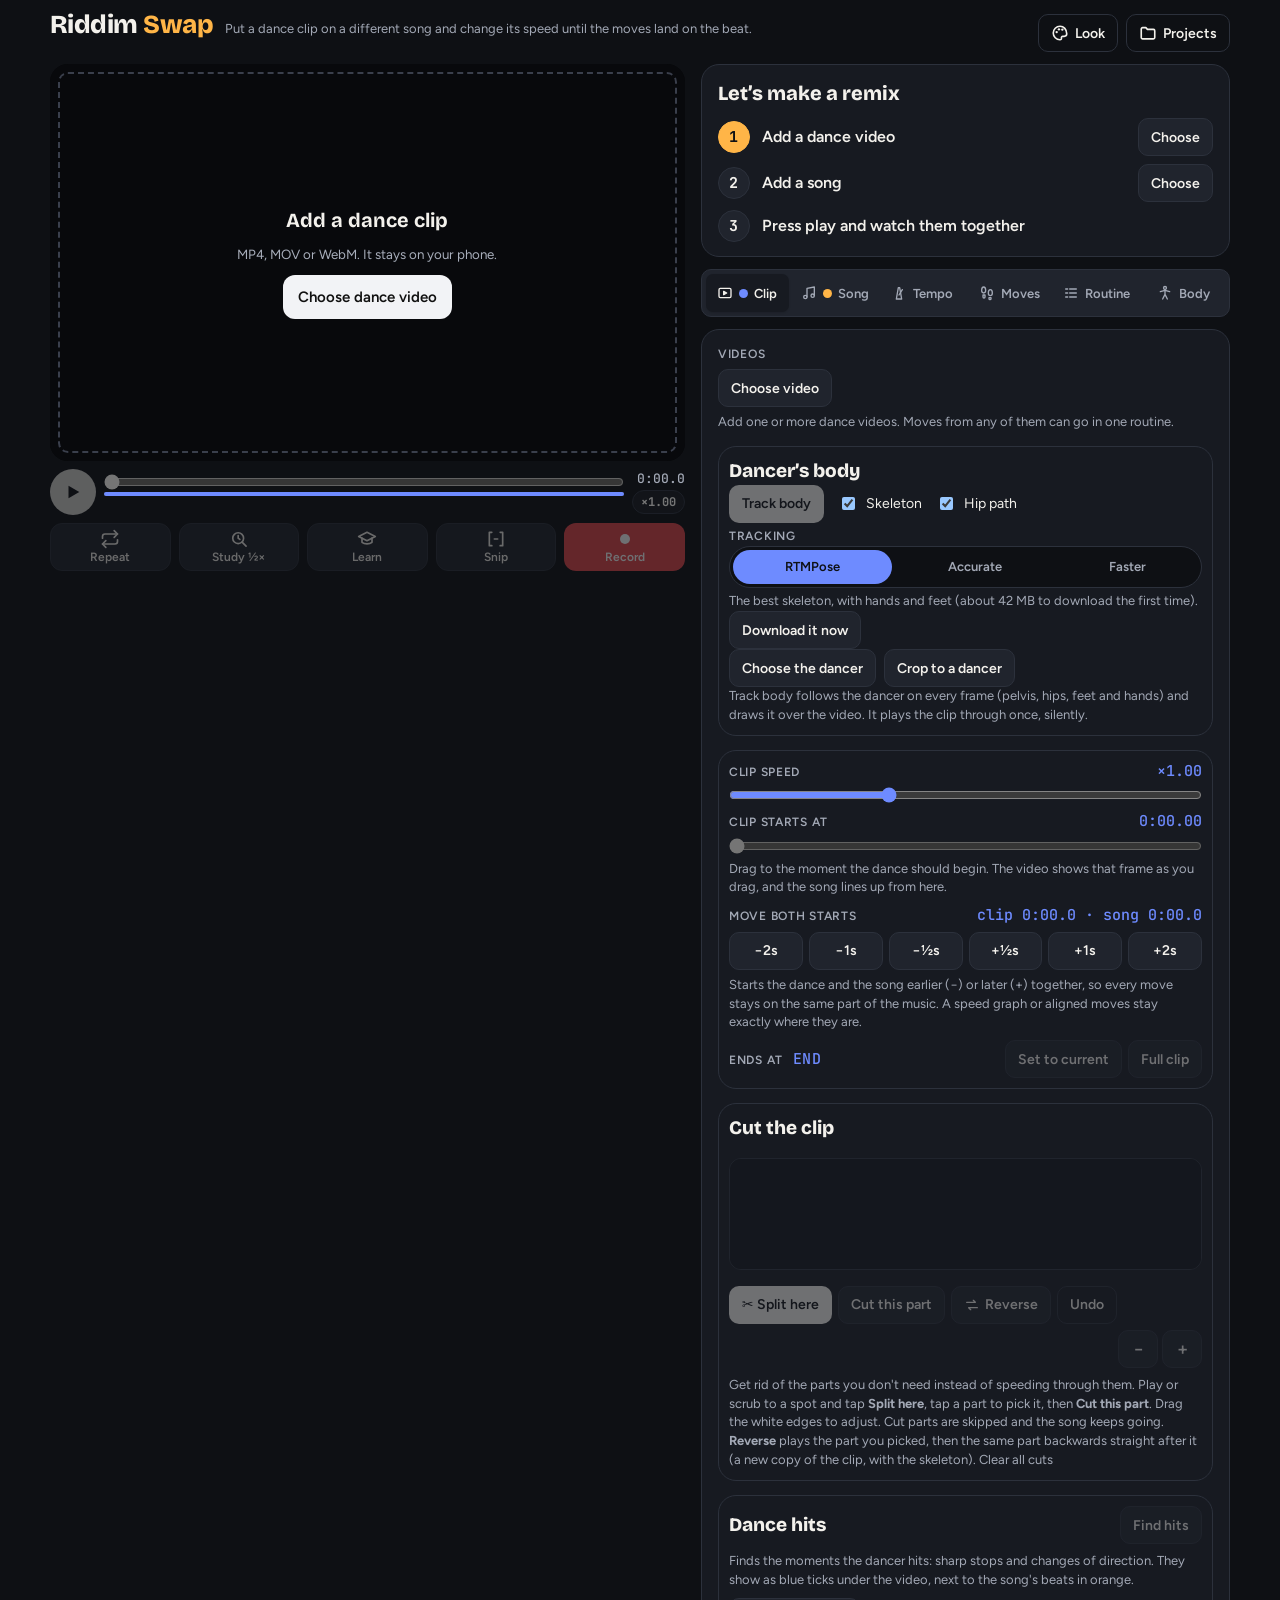
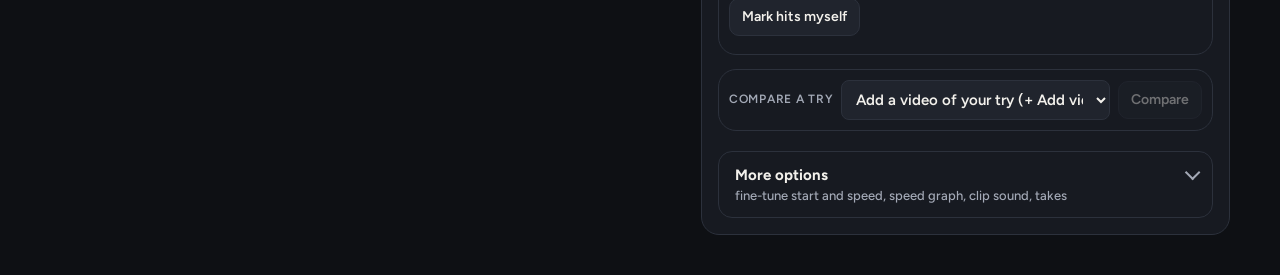
==== commit 1cce56a5: "Beat clock (trial) speed adjuster and cog control for the speed graph - Beat clock under the speed g" ====
--- a/index.html
+++ b/index.html
@@ -1,7 +1,7 @@
 <!doctype html>
 <html lang="en">
 <head>
-<script>window.RS_BUILD='rs-dcc51fe8d8'</script>
+<script>window.RS_BUILD='rs-80d8ba1026'</script>
 <meta charset="utf-8">
 <meta name="viewport" content="width=device-width,initial-scale=1,viewport-fit=cover">
 <title>Riddim Swap</title>
@@ -331,6 +331,26 @@
 .spd-zoom{display:inline-flex;align-items:center;gap:6px}.spd-zoom .btn{min-width:36px;padding:4px 0}.spd-zoom b{min-width:28px;text-align:center}
 .spd-pt{display:grid;gap:6px;padding:8px 10px;border:1px solid #FFD43B55;border-radius:12px;background:#1A1D24}
 .spd-pt-txt{font:700 13px var(--f-mono);color:#FFD43B}
+.spd>*,.clk>*{min-width:0}
+.spd-cog-row{display:flex;align-items:center;gap:12px;margin-top:4px;min-width:0}
+.spd-cog{width:min(132px,38vw);height:min(132px,38vw);flex:0 0 auto;touch-action:none;cursor:grab;user-select:none;-webkit-user-select:none;border-radius:50%}
+.spd-cog:focus-visible{outline:2px solid #FFD43B;outline-offset:2px}
+.spd-cog-side{display:grid;gap:6px;min-width:0;flex:1 1 0}
+.spd-cog-mode{display:flex;gap:6px;flex-wrap:wrap}.spd-cog-mode .pchip{padding:0 10px}
+.spd-cog-mode .pchip[aria-pressed="true"]{background:#FFD43B;border-color:#FFD43B;color:#14171D}
+.spd-cog-val{font:700 18px var(--f-mono);color:#FFD43B}
+.clk{display:grid;gap:10px}
+.clk-trial{font:700 10px var(--f-body);letter-spacing:.06em;text-transform:uppercase;color:#14171D;background:#FFD43B;border-radius:999px;padding:2px 7px;vertical-align:middle;margin-left:4px}
+.clk-nav{display:flex;align-items:center;gap:8px;flex-wrap:wrap}
+.clk-nav>b{font:700 14px var(--f-mono);color:var(--ink);min-width:110px;text-align:center}
+.clk-parts{display:inline-flex;align-items:center;gap:6px;margin-left:auto;font:600 13px var(--f-body);color:var(--muted)}
+.clk-parts .pchip{min-width:36px;justify-content:center}
+.clk-wrap{background:#14171D;border:1px solid var(--line);border-radius:14px;padding:8px;display:flex;justify-content:center}
+.clk-wrap svg{width:100%;max-width:330px;display:block;touch-action:none;user-select:none;-webkit-user-select:none}
+.clk.off .clk-wrap{opacity:.45}
+.clk-chips{display:grid;grid-template-columns:repeat(auto-fit,minmax(64px,1fr));gap:6px}
+.clk-chip{padding:6px 4px;border-radius:10px;border:1px solid var(--line);text-align:center;font:600 12px var(--f-body);color:var(--muted);line-height:1.35}
+.clk-chip b{display:block;font:700 13px var(--f-mono);color:var(--ink)}
 .spd-nudge{display:grid;grid-template-columns:repeat(5,1fr);gap:6px}.spd-nudge .btn{padding-left:0;padding-right:0;min-width:0}
 #spdSnap[aria-pressed="false"]{opacity:.6}
 
@@ -1189,6 +1209,16 @@
               <button class="btn sm" data-sp="y-" aria-label="5% slower">−5%</button><button class="btn sm" data-sp="y+" aria-label="5% faster">+5%</button>
               <button class="btn sm" data-sp="beat">To beat</button>
             </div>
+            <div class="spd-cog-row">
+              <svg id="spdCog" class="spd-cog" viewBox="0 0 160 160" tabindex="0" role="slider" aria-label="Cog: turn to change this point" aria-valuetext="1×"></svg>
+              <div class="spd-cog-side">
+                <div class="spd-cog-mode" role="group" aria-label="What the cog turns">
+                  <button class="btn sm pchip" data-cog="speed" aria-pressed="true">Speed</button><button class="btn sm pchip" data-cog="curve" aria-pressed="false">Curve</button>
+                </div>
+                <b class="spd-cog-val" id="spdCogVal">1×</b>
+                <p class="hint" id="spdCogHint">Turn the cog: clockwise is faster, one turn doubles the speed. It clicks at ½× ¾× 1× 1¼× 1½× 2×.</p>
+              </div>
+            </div>
           </div>
           <div class="spd-acts">
             <button class="btn sm" id="spdDel" disabled>Delete point</button>
@@ -1197,6 +1227,18 @@
             <button class="btn sm pchip" id="spdSnap" aria-pressed="true" title="While dragging, points snap to dance hits, song beats and round speeds">Snap</button>
           </div>
           <p class="hint" id="spdNote">Tap the graph to add a point, drag a point to move it (it snaps to hits, beats and round speeds), and use the buttons for small steps. Zoom with + or two fingers. Blue ticks are the dance hits, orange ticks the song's beats where they land.</p>
+        </section>
+        <section class="anal clk" id="clkCard" aria-labelledby="h-clk">
+          <div class="spd-top"><h3 id="h-clk">Beat clock <span class="clk-trial">Trial</span></h3></div>
+          <p class="hint">One turn is one 8-count of the song, the 1 at the top. Each slice is a part of the dance. Drag a handle round the rim: the slice you make bigger plays slower and the one next to it faster, and the 8-count still lasts 8 counts, so the song stays in time. Tap a slice to go to it. It writes into the speed graph.</p>
+          <div class="clk-nav">
+            <button class="btn sm" id="clkPrev" aria-label="Previous 8-count">◀</button><b id="clkWhich">—</b><button class="btn sm" id="clkNext" aria-label="Next 8-count">▶</button>
+            <span class="clk-parts" role="group" aria-label="How many parts"><span>Parts</span><button class="btn sm pchip" data-clkn="2" aria-pressed="false">2</button><button class="btn sm pchip" data-clkn="4" aria-pressed="true">4</button><button class="btn sm pchip" data-clkn="8" aria-pressed="false">8</button></span>
+          </div>
+          <div class="clk-wrap"><svg id="clkSvg" viewBox="0 0 300 300" role="img" aria-label="Beat clock: the 8-count as a circle, one slice per part"></svg></div>
+          <div class="clk-chips" id="clkChips"></div>
+          <div class="spd-acts"><button class="btn sm" id="clkUndo" disabled>Undo</button><button class="btn sm" id="clkEven">Back to the beat</button></div>
+          <p class="hint" id="clkMsg"></p>
         </section>
           <div class="field">
             <label class="check"><input type="checkbox" id="origAudio"> Play the clip's own sound too</label>
@@ -6426,7 +6468,10 @@
     const p=c.pts[SPD.sel];
     if(p){x.strokeStyle='#FFD43B';x.lineWidth=1.5*dpr;x.fillStyle='#FFD43B';
       for(const hd of [p.hi,p.ho]){const hx=X(p.t+hd[0]),hy=Y(clamp(p.y+hd[1],SPD.min-1,SPD.max+1));x.beginPath();x.moveTo(X(p.t),Y(p.y));x.lineTo(hx,hy);x.stroke();x.beginPath();x.arc(hx,hy,5*dpr,0,7);x.fill()}}
-    c.pts.forEach((q,i)=>{if(q.t<s-0.01||q.t>e+0.01)return;const px=X(q.t),py=Y(q.y),r=(i===SPD.sel?9:7)*dpr;x.fillStyle=i===SPD.sel?'#FFD43B':'#14171D';x.strokeStyle='#FFD43B';x.lineWidth=2.5*dpr;x.beginPath();x.rect(px-r,py-r,2*r,2*r);x.fill();x.stroke()});
+    /* points are little cogs, turned by their speed (one turn per doubling, as the big cog turns) */
+    c.pts.forEach((q,i)=>{if(q.t<s-0.01||q.t>e+0.01)return;const px=X(q.t),py=Y(q.y),r=(i===SPD.sel?12:9)*dpr;
+      x.fillStyle=i===SPD.sel?'#FFD43B':'#14171D';x.strokeStyle='#FFD43B';x.lineWidth=2*dpr;cogPath(x,px,py,r,q.y*2*Math.PI);x.fill();x.stroke();
+      x.fillStyle=i===SPD.sel?'#14171D':'#FFD43B';x.beginPath();x.arc(px,py,r*0.28,0,7);x.fill()});
     /* while dragging: where the point is, in a label up and away from your finger */
     const sp=c.pts[SPD.sel];if(sp&&SPD.drag&&SPD.drag.type==='point'&&SPD.drag.moved){const txt=fmt2(sp.t)+' · '+spdLabel(sp.y)+(SPD.guide&&SPD.guide.kind?' · on '+SPD.guide.kind:'');
       x.font=`800 ${13*dpr}px Figtree,sans-serif`;const tw=x.measureText(txt).width+16*dpr,bx=clamp(X(sp.t)-tw/2,4*dpr,w-tw-4*dpr),by=Math.max(2*dpr,Y(sp.y)-56*dpr);
@@ -6448,6 +6493,7 @@
   $('#spdSnap').setAttribute('aria-pressed',String(SPD.snap));
   const sp=c&&c.pts&&c.pts[SPD.sel];$('#spdPt').hidden=!sp||ro;
   if(sp)$('#spdPtTxt').textContent=`Point ${SPD.sel+1} of ${c.pts.length}: ${fmt2(sp.t)} · ${spdLabel(sp.y)}`;
+  if(sp)cogDraw();
   const g=segs()[0], base=S.hasV&&!ro?(clipEnd()-S.cIn)/(S.vr||1):0;
   $('#spdLen').textContent=S.hasV&&!ro&&g?(on?fmt(base)+' → '+fmt(segLen(g)):fmt(base)):'—';
   $('#spdNote').textContent=ro?'The speed graph works on the whole clip. Switch to "Clip" under the video to use it.':'Tap the graph to add a point, drag a point to move it (it snaps to hits, beats and round speeds), and use the buttons below for small steps. Zoom with + or two fingers. Blue ticks: dance hits; orange: song beats.';
@@ -6559,6 +6605,181 @@
   if(k!==spdKey){spdKey=k;spdDraw();spdNowText()}}}catch(e){}requestAnimationFrame(spdLoop)})();
 setInterval(()=>{try{spdUI()}catch(e){}},500);
 $('#t-clip').addEventListener('click',()=>setTimeout(()=>{spdUI();spdDraw()},0));
+
+/* ---------- the cog: turn the selected point ----------
+   Speed: clockwise is faster, one turn doubles the speed (log2 +1), clicks at the round speeds when Snap is on.
+   Curve: tilts the curve through the point (its handles), clockwise slopes it down. One undo step per turn. */
+const COG={mode:'speed',rot:0,drag:null,key:''};
+function cogPath(x,cx,cy,r,rot){const n=8,ri=r*0.74;x.beginPath();
+  for(let i=0;i<n*4;i++){const a=rot+i*Math.PI/(n*2),rr=(i%4===1||i%4===2)?r:ri;const px=cx+rr*Math.cos(a),py=cy+rr*Math.sin(a);if(i)x.lineTo(px,py);else x.moveTo(px,py)}x.closePath()}
+function cogPoint(){const n=spdCur(),c=n&&n.curve,p=c&&c.pts&&c.pts[SPD.sel];return p&&!routineOn()?{n,c,p}:null}
+/* the curve's tilt at a point, as an angle on screen (radians, up is positive) */
+function cogScale(){const G=spdGeo();return {kx:(G.w-G.pad.l-G.pad.r)/((G.ve-G.vs)||1),ky:(G.h-G.pad.t-G.pad.b)/(SPD.max-SPD.min)}}
+function cogTilt(p){const {kx,ky}=cogScale(),h=p.ho&&p.ho[0]>1e-6?p.ho:(p.hi&&p.hi[0]<-1e-6?p.hi:[1,0]);return Math.atan((h[1]/h[0])*ky/kx)}
+function cogSetTilt(c,i,th){const p=c.pts[i],P=c.pts,{kx,ky}=cogScale(),m=Math.tan(clamp(th,-1.4,1.4))*kx/ky;
+  const L=i<P.length-1?(P[i+1].t-p.t)/3:0.3,Lb=i>0?(p.t-P[i-1].t)/3:0.3;const ho0=p.ho&&p.ho[0]>1e-6?p.ho[0]:L,hi0=p.hi&&p.hi[0]<-1e-6?p.hi[0]:-Lb;
+  p.auto=false;p.ho=[ho0,m*ho0];p.hi=[hi0,m*hi0]}
+function cogDraw(){
+  const el_=$('#spdCog'),q=cogPoint();if(!el_||!q)return;const {p}=q,tilt=COG.mode==='curve'?cogTilt(p):null;
+  const k=[COG.mode,COG.rot.toFixed(3),p.y.toFixed(4),tilt==null?'':tilt.toFixed(3)].join('|');if(k===COG.key)return;COG.key=k;
+  const C=80,R=70,ri=56,n=12;let teeth='';
+  for(let i=0;i<n*4;i++){const a=COG.rot+i*Math.PI/(n*2),rr=(i%4===1||i%4===2)?R:ri;teeth+=(i?'L':'M')+(C+rr*Math.cos(a)).toFixed(1)+' '+(C+rr*Math.sin(a)).toFixed(1)}
+  let spokes='';for(let i=0;i<5;i++){const a=COG.rot+i*2*Math.PI/5;spokes+=`<line x1="${(C+20*Math.cos(a)).toFixed(1)}" y1="${(C+20*Math.sin(a)).toFixed(1)}" x2="${(C+48*Math.cos(a)).toFixed(1)}" y2="${(C+48*Math.sin(a)).toFixed(1)}" stroke="#3A4152" stroke-width="7" stroke-linecap="round"/>`}
+  const mark=COG.rot-Math.PI/2,mx=C+63*Math.cos(mark),my=C+63*Math.sin(mark);
+  let needle='';if(tilt!=null){const dx=46*Math.cos(tilt),dy=-46*Math.sin(tilt);needle=`<line x1="${(C-dx).toFixed(1)}" y1="${(C-dy).toFixed(1)}" x2="${(C+dx).toFixed(1)}" y2="${(C+dy).toFixed(1)}" stroke="#FFD43B" stroke-width="5" stroke-linecap="round"/>`}
+  el_.innerHTML=`<path d="${teeth}Z" fill="#232833" stroke="#FFD43B" stroke-width="2" stroke-linejoin="round"/><circle cx="${C}" cy="${C}" r="50" fill="#1A1D24"/>${spokes}${needle}<circle cx="${mx.toFixed(1)}" cy="${my.toFixed(1)}" r="5" fill="#FFD43B"/><circle cx="${C}" cy="${C}" r="13" fill="#FFD43B"/><circle cx="${C}" cy="${C}" r="5" fill="#14171D"/>`;
+  const val=COG.mode==='speed'?spdLabel(p.y):(Math.abs(tilt)<0.02?'Flat':(tilt>0?'Rising ':'Falling ')+Math.round(Math.abs(tilt)*180/Math.PI)+'°');
+  $('#spdCogVal').textContent=val;el_.setAttribute('aria-valuetext',val);
+  $$('[data-cog]').forEach(b=>b.setAttribute('aria-pressed',String(b.dataset.cog===COG.mode)));
+  $('#spdCogHint').textContent=COG.mode==='speed'?'Turn the cog: clockwise is faster, one turn doubles the speed. It clicks at ½× ¾× 1× 1¼× 1½× 2×.':'Turn the cog to tilt the curve through this point: clockwise slopes it down, anticlockwise up.';
+}
+/* turn by da radians (clockwise positive) */
+function cogTurn(da,fine){
+  const q=cogPoint();if(!q)return;const {c,p}=q,D=COG.drag;COG.rot+=da;
+  if(COG.mode==='speed'){
+    const raw=(D?D.raw:p.y)+da/(2*Math.PI);if(D)D.raw=raw;let y=clamp(raw,SPD.min,SPD.max);
+    if(SPD.snap&&!fine){const ny=SPD_SNAP_Y.reduce((a,s)=>Math.abs(y-s)<Math.abs(y-a)?s:a);if(Math.abs(y-ny)<0.035){y=ny;if(D&&D.snapY!==ny){D.snapY=ny;try{navigator.vibrate&&navigator.vibrate(8)}catch(e){}}}else if(D)D.snapY=null}
+    p.y=y;
+  } else {const th=(D&&D.th!=null?D.th:cogTilt(p))-da;if(D)D.th=clamp(th,-1.4,1.4);cogSetTilt(c,SPD.sel,th)}
+  spdAutoAll(c);spdChanged();cogDraw();
+}
+$$('[data-cog]').forEach(b=>b.addEventListener('click',()=>{COG.mode=b.dataset.cog;COG.key='';cogDraw()}));
+(function(){
+  const el_=$('#spdCog');const ang=ev=>{const r=el_.getBoundingClientRect();return Math.atan2(ev.clientY-(r.top+r.height/2),ev.clientX-(r.left+r.width/2))};
+  el_.addEventListener('pointerdown',ev=>{if(!cogPoint())return;ev.preventDefault();el_.setPointerCapture(ev.pointerId);COG.drag={a:ang(ev),pushed:false,raw:cogPoint().p.y,th:null,snapY:null}});
+  el_.addEventListener('pointermove',ev=>{const D=COG.drag;if(!D)return;const a=ang(ev);let da=a-D.a;if(da>Math.PI)da-=2*Math.PI;if(da<-Math.PI)da+=2*Math.PI;D.a=a;if(Math.abs(da)<1e-4)return;
+    if(!D.pushed){spdPush();D.pushed=true}cogTurn(da)});
+  const end=()=>{COG.drag=null;spdUI()};el_.addEventListener('pointerup',end);el_.addEventListener('pointercancel',end);
+  /* keyboard: arrows turn it a step (5% of speed, or 5° of tilt) */
+  el_.addEventListener('keydown',ev=>{const k=ev.key,s=k==='ArrowUp'||k==='ArrowRight'?1:k==='ArrowDown'||k==='ArrowLeft'?-1:0;if(!s||!cogPoint())return;ev.preventDefault();spdPush();
+    cogTurn(COG.mode==='speed'?s*2*Math.PI*Math.log2(1.05):s*5*Math.PI/180,true)});
+})();
+
+/* ---------- beat clock (trial) ----------
+   One 8-count of the song as a circle (the 1 at the top). The clip between where that 8-count starts and ends is split
+   into parts at moments of the dance (cuts). Dragging a cut round the rim moves where that moment lands in the song;
+   the parts either side change speed to match, and the 8-count's two ends stay exactly where they were, both in the clip
+   and in the song, so nothing outside it moves. It writes into the speed graph: the curve is split exactly at the two
+   ends (the curve outside is untouched), the points between are replaced by one per part, and their speeds are solved
+   (through the same time map playback uses) so each part takes exactly its share of the 8-count. */
+const BCLK={m:null,N:4,drag:null,msg:'',key:''};
+const CLK_MIN=0.25;   /* the shortest part, in beats */
+function clkBeats(){const G=S.hasA?liveGrid():null;if(!G||!G.beats||G.beats.length<10)return null;const so=S.liveSong;
+  const bt=(G.tapped?G.beats:(so&&so.an&&so.an.grid)||G.beats).slice(),d0=(G.down||[])[0];let i0=0;
+  if(d0!=null){let bd=1e9;bt.forEach((t,k)=>{if(Math.abs(t-d0)<bd){bd=Math.abs(t-d0);i0=k}})}return {bt,i0:((i0%8)+8)%8}}
+/* the song's 8-counts that lie wholly inside the clip: {A,B (clip), beats: 9 song times} */
+function clkWindows(){const B=clkBeats();if(!B)return [];const {bt,i0}=B,out=[];
+  for(let k=i0;k+8<bt.length;k+=8){const A=songToClip(bt[k]),E=songToClip(bt[k+8]);if(A>=S.cIn-1e-3&&E<=clipEnd()+1e-3&&E>A)out.push({A,B:E,beats:bt.slice(k,k+9)})}return out}
+const clkPos=(W,s)=>{const b=W.beats;if(s<=b[0])return (s-b[0])/(b[1]-b[0]);for(let i=1;i<9;i++)if(s<=b[i])return i-1+(s-b[i-1])/(b[i]-b[i-1]);return 8+(s-b[8])/(b[8]-b[7])};
+const clkTime=(W,u)=>{const b=W.beats,i=clamp(Math.floor(u),0,7);return b[i]+(u-i)*(b[i+1]-b[i])};
+function clkKey(W){return W.A.toFixed(2)+'|'+BCLK.N}
+/* the cuts (clip moments between the parts): saved with the curve, or where the beats land now */
+function clkCuts(n,W){const sv=n&&n.curve&&n.curve.clk&&n.curve.clk[clkKey(W)];
+  if(sv&&sv.length===BCLK.N-1&&sv.every((t,i)=>t>W.A&&t<W.B&&(!i||t>sv[i-1])))return sv.slice();
+  const out=[];for(let j=1;j<BCLK.N;j++)out.push(songToClip(clkTime(W,8*j/BCLK.N)));return out}
+function clkWhy(){if(!S.hasV)return 'Add a clip first.';if(routineOn())return 'The beat clock works on the whole clip. Switch to "Clip" under the video to use it.';
+  if(clipCut())return 'For now the beat clock works on clips with no parts cut out.';if(!clkBeats())return 'Add a song with a beat to use the beat clock.';
+  if(!clkWindows().length)return 'This clip is shorter than one 8-count of the song.';return ''}
+function clkCur(){const L=clkWindows();if(!L.length)return null;
+  if(BCLK.m==null||BCLK.m>=L.length){const s=clipToSong(v.currentTime);const i=L.findIndex(W=>s<W.beats[8]);BCLK.m=i<0?L.length-1:i}return {W:L[BCLK.m],i:BCLK.m,n:L.length}}
+/* split the curve exactly at clip time t (de Casteljau), so the curve on either side keeps its exact shape */
+function clkSplit(c,t){spdClampH(c);const P=c.pts,ex=P.find(q=>Math.abs(q.t-t)<1e-3);if(ex){ex.auto=false;return ex}
+  if(t<P[0].t||t>P[P.length-1].t){/* past an end the curve is flat at the end point's speed: keep it flat */
+    const first=t<P[0].t,E=first?P[0]:P[P.length-1],q={t,y:E.y,auto:false,hi:[-0.3,0],ho:[0.3,0]};E.auto=false;
+    if(first)E.hi=[-(E.t-t)/3,0];else E.ho=[(t-E.t)/3,0];P.push(q);P.sort((a,b)=>a.t-b.t);return q}
+  let i=0;while(i<P.length-2&&P[i+1].t<t)i++;const p=P[i],q=P[i+1];
+  const X=[p.t,p.t+p.ho[0],q.t+q.hi[0],q.t],Y=[p.y,p.y+p.ho[1],q.y+q.hi[1],q.y];
+  const bz=(A,u)=>{const w=1-u;return w*w*w*A[0]+3*w*w*u*A[1]+3*w*u*u*A[2]+u*u*u*A[3]};
+  let lo=0,hi=1;for(let k=0;k<50;k++){const m=(lo+hi)/2;if(bz(X,m)<t)lo=m;else hi=m}const u=(lo+hi)/2,L=(a,b)=>a+(b-a)*u;
+  const x01=L(X[0],X[1]),x12=L(X[1],X[2]),x23=L(X[2],X[3]),x012=L(x01,x12),x123=L(x12,x23),x=L(x012,x123);
+  const y01=L(Y[0],Y[1]),y12=L(Y[1],Y[2]),y23=L(Y[2],Y[3]),y012=L(y01,y12),y123=L(y12,y23),y=L(y012,y123);
+  p.auto=false;q.auto=false;p.ho=[x01-p.t,y01-p.y];q.hi=[x23-q.t,y23-q.y];
+  const nq={t,y,auto:false,hi:[x012-x,y012-y],ho:[x123-x,y123-y]};P.splice(i+1,0,nq);return nq}
+/* the song positions P (in beats, P[0]=0 … P[N]=8) for the cut moments: write the curve. false if it can't */
+function clkApply(n,W,cuts,P){
+  const N=cuts.length+1,E=[W.A,...cuts,W.B],T=[];for(let i=0;i<N;i++)T.push((clkTime(W,P[i+1])-clkTime(W,P[i]))/S.ar);
+  if(T.some(x=>!(x>0)))return false;
+  const c=spdEnsure(n),before=JSON.stringify(c);
+  /* a graph that's off plays at the plain clip speed: start from flat so nothing else moves */
+  if(!c.on||!c.pts.length){c.pts=[{t:S.cIn,y:0,auto:true},{t:clipEnd(),y:0,auto:true}];spdAutoAll(c);c.on=true}
+  const pa=clkSplit(c,W.A),pb=clkSplit(c,W.B);
+  c.pts=c.pts.filter(q=>q===pa||q===pb||q.t<W.A-1e-4||q.t>W.B+1e-4);
+  /* leave the ends along the curve's own slope (smooth), or flat at the clip's start and end */
+  const mA=c.pts[0]!==pa&&pa.hi[0]<-1e-6?pa.hi[1]/pa.hi[0]:0,mB=c.pts[c.pts.length-1]!==pb&&pb.ho[0]>1e-6?pb.ho[1]/pb.ho[0]:0;
+  /* each part: a flat stretch at its own speed (two points, flat handles), easing into the next across the cut */
+  const mids=[],F=0.15;for(let i=0;i<N;i++){const len=E[i+1]-E[i],y=clamp(Math.log2(len/T[i]/S.vr),SPD.min,SPD.max);
+    const q1={t:+(E[i]+F*len).toFixed(4),y,auto:false},q2={t:+(E[i+1]-F*len).toFixed(4),y,auto:false};mids.push([q1,q2]);c.pts.push(q1,q2)}
+  c.pts.sort((a,b)=>a.t-b.t);
+  const ia=c.pts.indexOf(pa),ib=c.pts.indexOf(pb);
+  for(let k=ia+1;k<ib;k++){const q=c.pts[k];q.hi=[-(q.t-c.pts[k-1].t)/2,0];q.ho=[(c.pts[k+1].t-q.t)/2,0]}
+  const La=(c.pts[ia+1].t-pa.t)/2,Lb=(pb.t-c.pts[ib-1].t)/2;pa.ho=[La,mA*La];pb.hi=[-Lb,-mB*Lb];spdAutoAll(c);
+  /* solve each part's speed through playback's own time map */
+  const g={src:n.id,s:S.cIn,e:clipEnd(),r:S.vr};let worst=1;
+  for(let it=0;it<24;it++){g.k=curveKnots(n,g);worst=0;
+    const D=mids.map((q,i)=>toOut(g,E[i+1])-toOut(g,E[i]));
+    D.forEach((d,i)=>{worst=Math.max(worst,Math.abs(d-T[i]));const y=clamp(mids[i][0].y+Math.log2(d/T[i]),SPD.min,SPD.max);mids[i][0].y=mids[i][1].y=y});
+    if(worst<4e-4)break;spdAutoAll(c)}
+  g.k=curveKnots(n,g);worst=Math.max(...mids.map((q,i)=>Math.abs(toOut(g,E[i+1])-toOut(g,E[i])-T[i])));
+  if(!(worst<0.003)){n.curve=JSON.parse(before);knotMemo=null;return false}
+  c.clk=c.clk||{};c.clk[clkKey(W)]=cuts.map(t=>+t.toFixed(4));
+  SPD.sel=-1;return true}
+/* where each cut lands now, in beats */
+function clkNow(W,cuts){return [0,...cuts.map(t=>clkPos(W,clipToSong(t))),8]}
+function clkVisible(){return S.hasV&&$('#clkCard').offsetParent!==null}
+function clkDraw(){
+  if(!clkVisible())return;const why=clkWhy();$('#clkCard').classList.toggle('off',!!why);
+  const svg=$('#clkSvg'),cur=why?null:clkCur();
+  $$('[data-clkn]').forEach(b=>{b.setAttribute('aria-pressed',String(+b.dataset.clkn===BCLK.N));b.disabled=!!why});
+  $('#clkPrev').disabled=!cur||cur.i<=0;$('#clkNext').disabled=!cur||cur.i>=cur.n-1;$('#clkEven').disabled=!cur;$('#clkUndo').disabled=!SPD.undo.length||!!why;
+  $('#clkWhich').textContent=cur?`8-count ${cur.i+1} of ${cur.n}`:'—';
+  $('#clkMsg').textContent=why||BCLK.msg;
+  const C=150,RO=112,RI=50,pt=(u,r)=>{const a=u/8*2*Math.PI-Math.PI/2;return [C+r*Math.cos(a),C+r*Math.sin(a)]},f=z=>z.toFixed(1);
+  let h='';
+  if(!cur){h=`<circle cx="${C}" cy="${C}" r="${RO}" fill="none" stroke="#3A4152" stroke-width="2" stroke-dasharray="4 6"/>`;svg.innerHTML=h;$('#clkChips').innerHTML='';return}
+  const n=spdCur(),{W}=cur,cuts=clkCuts(n,W),E=[W.A,...cuts,W.B],P=BCLK.drag&&BCLK.drag.P?BCLK.drag.P:clkNow(W,cuts);
+  const sp=E.slice(0,-1).map((t,i)=>{const o=(clipToSong(E[i+1])-clipToSong(t))/S.ar;return (E[i+1]-t)/(o||1)/(S.vr||1)});
+  const col=s=>s<0.97?['#4DABF7',Math.min(1,0.3+(1-s)*1.4)]:s>1.03?['#FF922B',Math.min(1,0.3+(s-1)*0.9)]:['#5C6474',0.55];
+  const wedge=(u0,u1)=>{const [a,b]=pt(u0,RO),[c2,d]=pt(u1,RO),[e,g]=pt(u1,RI),[k,l]=pt(u0,RI),L=(u1-u0)>4?1:0;return `M${f(a)} ${f(b)}A${RO} ${RO} 0 ${L} 1 ${f(c2)} ${f(d)}L${f(e)} ${f(g)}A${RI} ${RI} 0 ${L} 0 ${f(k)} ${f(l)}Z`};
+  for(let i=0;i<E.length-1;i++){const [cl,o]=col(sp[i]);h+=`<path data-s="${i}" d="${wedge(P[i],P[i+1])}" fill="${cl}" fill-opacity="${o.toFixed(2)}" stroke="#14171D" stroke-width="2"/>`;
+    if(P[i+1]-P[i]>0.6){const [x,y]=pt((P[i]+P[i+1])/2,(RO+RI)/2);h+=`<text x="${f(x)}" y="${f(y)}" text-anchor="middle" dominant-baseline="central" fill="#F3F1EC" style="font:700 12px var(--f-mono);pointer-events:none">${sp[i].toFixed(2)}×</text>`}}
+  for(let k=0;k<16;k++){const u=k/2,[x1,y1]=pt(u,RO+3),[x2,y2]=pt(u,RO+(k%2?8:13));h+=`<line x1="${f(x1)}" y1="${f(y1)}" x2="${f(x2)}" y2="${f(y2)}" stroke="${k%2?'#5C6474':'#9AA3B5'}" stroke-width="${k%2?1:2}"/>`;
+    if(!(k%2)){const [x,y]=pt(u,RO+25);h+=`<text x="${f(x)}" y="${f(y)}" text-anchor="middle" dominant-baseline="central" fill="${k?'#9AA3B5':'#F3F1EC'}" style="font:700 13px var(--f-body)">${k/2+1}</text>`}}
+  /* the playhead */
+  const ph=clkPos(W,clipToSong(v.currentTime));if(ph>=0&&ph<=8){const [x1,y1]=pt(ph,RI-6),[x2,y2]=pt(ph,RO+2);h+=`<line x1="${f(x1)}" y1="${f(y1)}" x2="${f(x2)}" y2="${f(y2)}" stroke="${tok('--dance')}" stroke-width="3" stroke-linecap="round" style="pointer-events:none"/>`}
+  const [zx,zy]=pt(0,RO);h+=`<circle cx="${f(zx)}" cy="${f(zy)}" r="6" fill="#F3F1EC"/>`;
+  for(let j=1;j<E.length-1;j++){const [x,y]=pt(P[j],RO),on=BCLK.drag&&BCLK.drag.j===j;h+=`<circle data-h="${j}" cx="${f(x)}" cy="${f(y)}" r="22" fill="transparent"/><circle cx="${f(x)}" cy="${f(y)}" r="${on?14:12}" fill="#F3F1EC" stroke="#FFD43B" stroke-width="3" style="pointer-events:none"/>`}
+  h+=`<text x="${C}" y="${C-9}" text-anchor="middle" dominant-baseline="central" fill="#F3F1EC" style="font:800 15px var(--f-body);pointer-events:none">8 counts</text><text x="${C}" y="${C+11}" text-anchor="middle" dominant-baseline="central" fill="#9AA3B5" style="font:600 11px var(--f-body);pointer-events:none">song locked</text>`;
+  svg.innerHTML=h;
+  $('#clkChips').innerHTML=sp.map((s,i)=>`<div class="clk-chip"><b>${s.toFixed(2)}×</b>Part ${i+1}<br>${(P[i+1]-P[i]).toFixed(P[i+1]-P[i]<1?2:1).replace(/\.0+$/,'')} ${Math.abs(P[i+1]-P[i]-1)<0.01?'count':'counts'}</div>`).join('');
+}
+function clkSet(P,j){const n=spdCur(),cur=clkCur();if(!n||!cur)return false;const ok=clkApply(n,cur.W,clkCuts(n,cur.W),P);
+  if(ok){BCLK.msg='';spdChanged()}else BCLK.msg='That’s as far as it goes: the speed graph goes from ¼× to 4×.';BCLK.key='';return ok}
+(function(){
+  const svg=$('#clkSvg');const posAt=ev=>{const r=svg.getBoundingClientRect(),x=(ev.clientX-r.left)/r.width*300-150,y=(ev.clientY-r.top)/r.height*300-150;return ((Math.atan2(y,x)+Math.PI/2)/(2*Math.PI)*8+8)%8};
+  svg.addEventListener('pointerdown',ev=>{if(clkWhy())return;const cur=clkCur();if(!cur)return;const t=ev.target,hj=t.getAttribute&&t.getAttribute('data-h'),si=t.getAttribute&&t.getAttribute('data-s');
+    if(hj){ev.preventDefault();svg.setPointerCapture(ev.pointerId);if(S.playing)pause();const n=spdCur();spdEnsure(n);BCLK.drag={j:+hj,P:clkNow(cur.W,clkCuts(n,cur.W)),pushed:false};clkDraw();return}
+    if(si!=null){const n=spdCur(),E=[cur.W.A,...clkCuts(n,cur.W),cur.W.B];if(S.playing)pause();S.segIdx=0;v.currentTime=E[+si]+0.001;BCLK.key=''}});
+  svg.addEventListener('pointermove',ev=>{const D=BCLK.drag;if(!D)return;let u=posAt(ev);const lo=D.P[D.j-1]+CLK_MIN,hi=D.P[D.j+1]-CLK_MIN;
+    u=[u-8,u,u+8].reduce((a,x)=>Math.abs(x-D.P[D.j])<Math.abs(a-D.P[D.j])?x:a);   /* past the 1 the angle wraps: take the reading nearest the handle */
+    if(SPD.snap){const sn=Math.round(u*2)/2;if(Math.abs(sn-u)<0.18)u=sn}
+    u=clamp(u,lo,hi);if(Math.abs(u-D.P[D.j])<1e-3)return;
+    if(!D.pushed){spdPush();D.pushed=true}
+    const P=D.P.slice();P[D.j]=u;if(clkSet(P,D.j))D.P=P;BCLK.key='';clkDraw()});
+  const end=()=>{if(!BCLK.drag)return;BCLK.drag=null;BCLK.key='';clkDraw();spdUI()};svg.addEventListener('pointerup',end);svg.addEventListener('pointercancel',end);
+  $('#clkPrev').addEventListener('click',()=>{const c=clkCur();if(!c)return;BCLK.m=Math.max(0,c.i-1);const W=clkWindows()[BCLK.m];if(S.playing)pause();S.segIdx=0;v.currentTime=W.A+0.001;BCLK.msg='';BCLK.key='';clkDraw()});
+  $('#clkNext').addEventListener('click',()=>{const c=clkCur();if(!c)return;BCLK.m=Math.min(c.n-1,c.i+1);const W=clkWindows()[BCLK.m];if(S.playing)pause();S.segIdx=0;v.currentTime=W.A+0.001;BCLK.msg='';BCLK.key='';clkDraw()});
+  $$('[data-clkn]').forEach(b=>b.addEventListener('click',()=>{BCLK.N=+b.dataset.clkn;BCLK.msg='';BCLK.key='';clkDraw()}));
+  /* every cut back onto its own beat (the parts' even share of the 8-count) */
+  $('#clkEven').addEventListener('click',()=>{const c=clkCur();if(!c)return;spdEnsure(spdCur());spdPush();const P=[];for(let j=0;j<=BCLK.N;j++)P.push(8*j/BCLK.N);
+    if(!clkSet(P))SPD.undo.pop();clkDraw();spdUI()});
+  $('#clkUndo').addEventListener('click',()=>{$('#spdUndo').click();BCLK.msg='';BCLK.key='';clkDraw()});
+})();
+let clkLast=0;
+(function clkLoop(){try{const now=performance.now();if(now-clkLast>60&&clkVisible()){clkLast=now;
+  if(S.playing&&!BCLK.drag){const L=clkWindows(),s=clipToSong(v.currentTime),i=L.findIndex(W=>s>=W.beats[0]&&s<W.beats[8]);if(i>=0&&i!==BCLK.m)BCLK.m=i}
+  const n=spdCur(),r=$('#clkSvg').getBoundingClientRect();
+  const k=[SPD.ver,BCLK.m,BCLK.N,BCLK.msg,n&&n.curve?JSON.stringify(n.curve.pts):'',Math.round(v.currentTime*20),S.cIn,clipEnd(),S.vr,S.offset,S.ar,routineOn(),clipCut(),liveGrid()&&liveGrid().beats.length,Math.round(r.width),SPD.undo.length].join('|');
+  if(k!==BCLK.key){BCLK.key=k;clkDraw()}}}catch(e){}requestAnimationFrame(clkLoop)})();
 
 /* ---------- motion: panel slide, swipe between modes, stuck video bar, full screen ---------- */
 const RM=()=>window.matchMedia&&matchMedia('(prefers-reduced-motion: reduce)').matches;
@@ -8146,7 +8367,7 @@
 /* Learn and Study take over the player: leave Snip first */
 ['#learnBtn','#studyBtn','#recBtn'].forEach(id=>$(id).addEventListener('click',()=>{if(S.snip)snipOff()},true));
 setInterval(()=>{try{snipUI()}catch(e){}},700);
-if(/debug/.test(location.hash))window.__rs={moveById,rateAt,addToSeq,syncSlot,rateOf,shiftBoth,liveGrid,get learn(){return S.learn},learnChunks,learnLoopDone,learnOn,learnOff,learnOpts,get snip(){return S.snip},SNIP,snipOn,snipOff,cpLoad,cpOf,cpTag,get TAP(){return TAP},tapResult,get liveBody(){return S.liveBody},learnCount,LOOK,STORE,PACKS,hitsOf,CUT,RTL,clipCut,segMode,seqTotal,segsFor,expected,CUE,lane,riddimEvents,dancerEvents,heardNow,songNow,countAt,setDelay,patWindow,hipPatterns,movePattern,renderMoves,compareTry,compareText,studyOn,studyOff,hipHits,hipSync,UPD,checkUpdate,get audioCtx(){return ctx},get songBuf(){return buf},S,RA,segs,tPos,srcById,routineOn,segLen,toOut,toSrc,spdRateAt,curveOf,SPD,curRate,v:()=>v};
+if(/debug/.test(location.hash))window.__rs={BCLK,clkWindows,clkCuts,clkNow,clkSet,clkPos,clkTime,clkCur,COG,cogTurn,cogTilt,clipToSong,songToClip,moveById,rateAt,addToSeq,syncSlot,rateOf,shiftBoth,liveGrid,get learn(){return S.learn},learnChunks,learnLoopDone,learnOn,learnOff,learnOpts,get snip(){return S.snip},SNIP,snipOn,snipOff,cpLoad,cpOf,cpTag,get TAP(){return TAP},tapResult,get liveBody(){return S.liveBody},learnCount,LOOK,STORE,PACKS,hitsOf,CUT,RTL,clipCut,segMode,seqTotal,segsFor,expected,CUE,lane,riddimEvents,dancerEvents,heardNow,songNow,countAt,setDelay,patWindow,hipPatterns,movePattern,renderMoves,compareTry,compareText,studyOn,studyOff,hipHits,hipSync,UPD,checkUpdate,get audioCtx(){return ctx},get songBuf(){return buf},S,RA,segs,tPos,srcById,routineOn,segLen,toOut,toSrc,spdRateAt,curveOf,SPD,curRate,v:()=>v};
 /* ---------- frame loop ---------- */
 const dLights=$$('#dBeats i'), sLights=$$('#sBeats i'), stage=$('#stage'), dBeatsEl=$('#dBeats'), sBeatsEl=$('#sBeats');
 let lastSeg=-1;
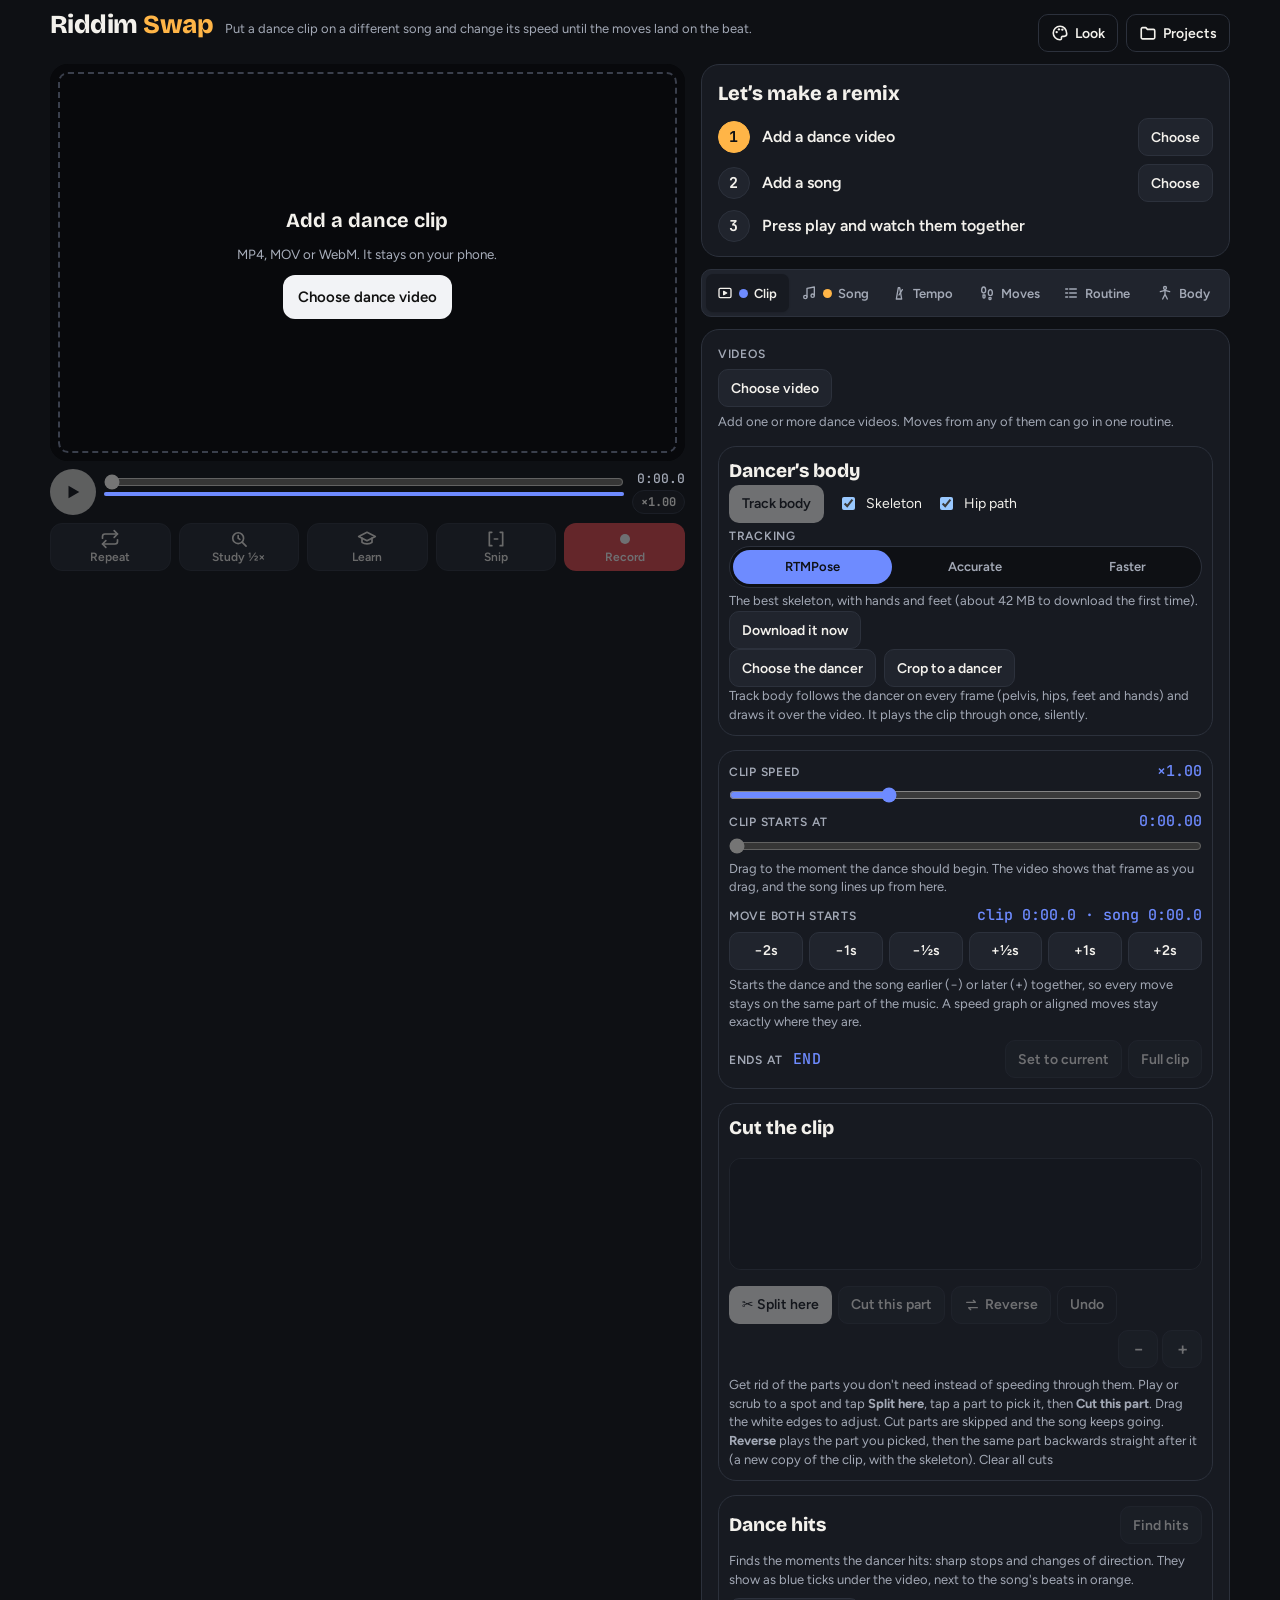
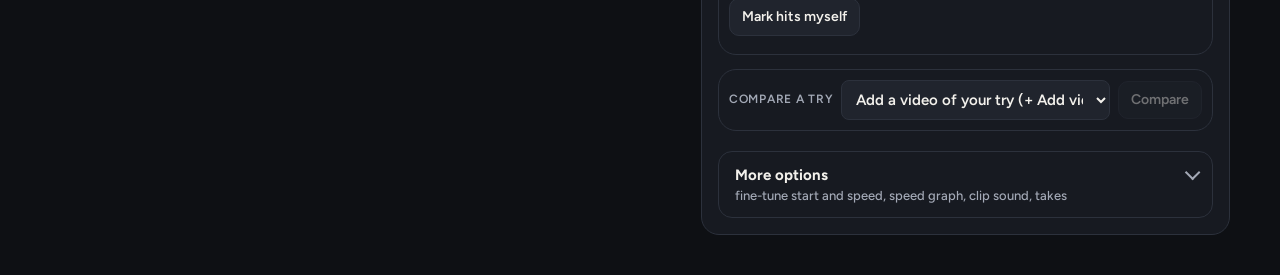
==== commit ec51fad8: "Card lane under the video; read the clip's sound on iPhone via its AAC track - Lane under the video " ====
--- a/index.html
+++ b/index.html
@@ -1,7 +1,7 @@
 <!doctype html>
 <html lang="en">
 <head>
-<script>window.RS_BUILD='rs-80d8ba1026'</script>
+<script>window.RS_BUILD='rs-d3645a801c'</script>
 <meta charset="utf-8">
 <meta name="viewport" content="width=device-width,initial-scale=1,viewport-fit=cover">
 <title>Riddim Swap</title>
@@ -751,6 +751,60 @@
 
 #cutRev{display:inline-flex;align-items:center;gap:5px}
 #cutRev .bi{width:16px;height:16px}
+
+/* routine editor (19 Nov): header on one line, a toolbar like Clip's, cut-a-moment bar, the picked move's panel */
+.rt-head{display:flex;flex-wrap:wrap;align-items:baseline;gap:2px 8px}
+.rt-head h3{margin:0}
+.rt-head #seqLen{font-family:var(--f-body);white-space:nowrap}
+.rt-head .rt-hacts{margin-left:auto;gap:4px;flex-wrap:nowrap}
+.tle-bar .btn.ghost{border-color:var(--line)}
+.rtl-cutbar{display:flex;flex-wrap:wrap;align-items:center;gap:6px;margin:8px 0 0;padding:8px 10px;border-radius:12px;background:rgba(255,77,94,.10);border:1px solid rgba(255,77,94,.45)}
+.rtl-cutbar .rtl-cuttxt{flex:1 1 140px;font-size:14px}
+.rtl-cutbar .rtl-cuttxt b{font-family:var(--f-mono,monospace)}
+#rtlCutMode[aria-pressed="true"]{background:#FF4D5E;border-color:#FF4D5E;color:#fff}
+.rtl-opts{display:flex;flex-wrap:wrap;align-items:center;gap:4px 12px;margin-top:8px}
+.rtl-opts #rtlMsg{flex:1 1 160px;margin:0}
+.rtl-help{margin-top:6px}
+.rtl-inspect{padding:10px 12px 12px}
+.rtl-head{flex-wrap:nowrap;align-items:center}
+.rtl-head b{overflow:hidden;text-overflow:ellipsis;white-space:nowrap;min-width:0}
+.rtl-head .rpos{color:var(--muted);font-size:12px;white-space:nowrap}
+.rtl-head .hlen{margin-left:auto;white-space:nowrap;font-family:var(--f-mono,monospace);font-size:12px}
+.rtl-head .rtl-x{min-width:36px;padding:0;flex:none}
+.rtl-tools{display:grid;grid-template-columns:repeat(4,1fr);gap:6px;margin-bottom:10px}
+.rtl-tools .btn{padding:0 4px;min-width:0;white-space:nowrap;overflow:hidden;text-overflow:ellipsis}
+.rtl-pane{display:grid;grid-template-columns:1fr 1fr;margin-bottom:8px}
+.rtl-panebox > .spd{margin:0;border:0;padding:0;background:none}
+.rtl-ed{border-top:0;padding:0;margin:0;gap:6px}
+.rtl-ed .ed-row.trim{grid-template-columns:minmax(92px,auto) 1fr;align-items:center;gap:8px}
+.rtl-ed .ed-row.trim input[type=range]{display:none}
+.rtl-ed .ed-row.trim .ed-top{flex-direction:column;align-items:flex-start;gap:0}
+.rtl-ed .ed-row.trim .ed-top .val{font-size:15px}
+.rtl .tle-bar{flex-wrap:nowrap}
+.rtl .tle-bar .tle-zoom .btn{min-width:38px}
+.rtl .tle-bar #rtlUndo{font-size:18px}
+.rtl-tools{grid-template-columns:repeat(4,minmax(0,1fr))}
+.rtl-ed .ed-row.trim{grid-template-columns:minmax(84px,auto) minmax(0,1fr)}
+.rtl-ed .ed-nudge{grid-template-columns:repeat(4,minmax(0,1fr))}
+.rtl-ed .ed-nudge .btn{min-width:0;padding:0 2px}
+#seqWrap,.rtl,.rtl-inspect{min-width:0}
+
+/* move cards (25 Nov): a strip under the player, one card per beat */
+.cardbar .lnhead{display:flex;align-items:center;gap:8px;flex-wrap:wrap}
+.cardbar .lnhead b{white-space:nowrap}
+.cardbar .cardstep{margin-left:auto;display:grid;grid-template-columns:repeat(3,auto)}
+.cardbar .cardstep button{padding:0 10px;min-height:32px;font-size:13px}
+.cardbar #cardClose{min-width:36px;padding:0}
+.cardrow{display:flex;gap:6px;overflow-x:auto;overscroll-behavior-x:contain;scroll-snap-type:x proximity;padding:6px 2px 8px;-webkit-overflow-scrolling:touch;scrollbar-width:thin}
+.mcard{flex:none;position:relative;width:72px;height:120px;padding:0;border:2px solid transparent;border-radius:12px;background:#14171f;overflow:hidden;scroll-snap-align:start;cursor:pointer;transition:transform .15s,border-color .15s}
+.mcard canvas{display:block;width:100%;height:100%}
+.mcard .mcn{position:absolute;left:5px;top:3px;font:800 12px Figtree,system-ui,sans-serif;color:#cfd3dc;text-shadow:0 1px 2px #000}
+.mcard.on{border-color:#FFD740;transform:translateY(-3px)}
+.mcard:focus-visible{outline:2px solid #fff;outline-offset:2px}
+.cardsbtn{right:112px}.cardsbtn[aria-pressed="true"]{background:#FFD740;color:#0E1014;border-color:#FFD740}
+.cardcv{position:absolute;inset:0;width:100%;height:100%;pointer-events:none;z-index:3}
+.cardshow{display:flex;gap:6px;flex-wrap:wrap;margin:6px 0 2px}
+.cardlane{display:block;width:100%;height:108px;margin:6px 0 2px;border-radius:12px;background:rgba(255,255,255,.03);cursor:pointer;touch-action:manipulation}
 </style>
 <style>
 /* standalone app: what the artifact viewer used to provide */
@@ -884,6 +938,7 @@
               <button type="button" class="pchip" id="prResClose" aria-label="Close the results">Close</button>
             </div>
           </div>
+          <button type="button" class="fsbtn cardsbtn" id="dkCards" hidden aria-pressed="false" aria-label="Move cards" title="Move cards: the moves as still figures with arrows, one per beat"><svg viewBox="0 0 20 20" aria-hidden="true"><rect x="2.5" y="2" width="15" height="16" rx="3" stroke="currentColor" stroke-width="1.8" fill="none"/><circle cx="10" cy="6" r="1.7" fill="currentColor"/><path d="M10 8.2v4M10 12.2l-2.4 3.4M10 12.2l2.4 3.4M6.5 10.4l3.5-1.4 3.4-1.6" stroke="currentColor" stroke-width="1.8" fill="none" stroke-linecap="round"/><path d="M13.4 7.4l1.6-2.2m0 0l-2.4.3m2.4-.3l.1 2.4" stroke="#FFD740" stroke-width="1.5" fill="none" stroke-linecap="round"/></svg></button>
           <button class="fsbtn mirbtn" id="mirBtn" type="button" aria-pressed="false" aria-label="Mirror the clip" title="Mirror the clip (left and right swap, like a mirror)" hidden><svg viewBox="0 0 24 24" fill="none" stroke="currentColor" stroke-width="2" stroke-linecap="round" stroke-linejoin="round" aria-hidden="true"><path d="M12 3v18" stroke-dasharray="2 3"/><path d="M9 7L3 12l6 5z"/><path d="M15 7l6 5-6 5z" fill="currentColor"/></svg></button>
           <button class="fsbtn" id="fsBtn" type="button" aria-label="Full screen" hidden><svg class="ico-enter" viewBox="0 0 24 24" fill="none" stroke="currentColor" stroke-width="2.2" stroke-linecap="round" stroke-linejoin="round"><path d="M4 9V4h5M20 9V4h-5M4 15v5h5M20 15v5h-5"/></svg><svg class="ico-exit" viewBox="0 0 24 24" fill="none" stroke="currentColor" stroke-width="2.2" stroke-linecap="round" stroke-linejoin="round"><path d="M9 4v5H4M15 4v5h5M9 20v-5H4M15 20v-5h5"/></svg></button>
           <div class="dock mv-only" id="dock" hidden>
@@ -907,6 +962,7 @@
           <div class="studytag" id="studyTag" hidden>Study · ½ speed · looping</div>
           <div class="studytag learntag" id="learnTag" hidden>Learn</div>
         </div>
+        <canvas class="cardlane" id="cardLane" hidden aria-label="Move cards: the next moves slide in from the right; tap one to go there"></canvas>
         <div class="transport">
           <div class="row" style="flex-wrap:nowrap">
             <button class="playbtn" id="play" aria-label="Play" disabled>
@@ -973,6 +1029,7 @@
             <button type="button" class="pchip" id="pracTargets" aria-pressed="true" title="Ghost: show each hit coming, then how well you hit it">Hit targets</button>
             <button type="button" class="pchip" id="pracFlip" aria-pressed="false" title="Ghost: same side as the dancer instead of mirror image">Flip ghost</button>
             <button type="button" class="pchip" id="pracCount" title="Before the clip starts: time to step back into place">Countdown: 3 s</button>
+            <button type="button" class="pchip" id="pracArrows" aria-pressed="false" title="The next move's arrows drawn on the dancer, just before it comes">Arrows on dancer</button>
             <button type="button" class="pchip" id="pracVoice" aria-pressed="true" title="Says the countdown and what to fix after a move">Voice</button>
             <button type="button" class="pchip" id="pracHands" aria-pressed="true" title="Raise both hands above your head to play; hold them up longer to pause">Hands up to play</button>
             <button type="button" class="pchip" id="pracStep" aria-pressed="false" title="Ghost: the clip waits on each key move until you match it">Step mode</button>
@@ -1026,6 +1083,17 @@
           </div>
         </details>
         <p class="hint" id="learnHow" hidden></p>
+      </div>
+      <div class="learnbar cardbar" id="cardBar" hidden aria-label="Move cards">
+        <div class="lnhead"><b>Move cards</b><span class="lnloop" id="cardInfo"></span>
+          <div class="seg cardstep" id="cardStep" role="group" aria-label="A card every"><button type="button" data-cs="1">Beat</button><button type="button" data-cs="2">2 beats</button><button type="button" data-cs="4">Bar</button></div>
+          <button type="button" class="btn sm ghost" id="cardClose" aria-label="Close move cards">✕</button></div>
+        <div class="cardshow" role="group" aria-label="Show the cards">
+          <button type="button" class="pchip" id="cardTrack" aria-pressed="true">Lane under the video</button>
+          <button type="button" class="pchip" id="cardDancer" aria-pressed="false">Arrows on the dancer</button>
+        </div>
+        <div class="cardrow" id="cardRow" role="list" aria-label="The moves, one card each"></div>
+        <p class="hint" id="cardHint"></p>
       </div>
       <div class="learnbar waitbar" id="waitBar" hidden aria-label="While the body tracks">
         <div class="lnhead"><b id="waitHead">Tracking the body</b><span class="lnloop" id="waitPct"></span><button type="button" class="btn sm" id="waitClose" hidden>Close</button></div>
@@ -1189,6 +1257,7 @@
             <button class="btn sm" data-v="0.01">+1%</button><button class="btn sm" data-v="0.05">+5%</button>
           </div>
           </div>
+        <div id="spdHome" hidden></div>
         <section class="anal spd off" id="spdCard" aria-labelledby="h-spd">
           <div class="spd-top"><h3 id="h-spd">Speed graph</h3>
             <label class="switch"><input type="checkbox" id="spdOn" aria-describedby="spdHelp"> <span id="spdOnTxt">Off</span></label></div>
@@ -1384,16 +1453,23 @@
           <div class="empty-note" id="trayEmpty">Cut some moves in the Moves tab first.</div>
         </div>
         <div class="field" id="seqWrap">
-          <div class="subhead"><h3>Routine <span class="hint" id="seqLen" style="font-family:var(--f-body)"></span></h3><div class="row" style="gap:4px"><button class="btn ghost sm" id="fitAll" disabled>Fit all to beat</button><button class="btn ghost sm" id="seqClear" disabled>Clear</button></div></div>
+          <div class="subhead rt-head"><h3>Routine</h3><span class="hint" id="seqLen"></span><div class="row rt-hacts"><button class="btn ghost sm" id="fitAll" disabled>Fit all to beat</button><button class="btn ghost sm" id="seqClear" disabled>Clear</button></div></div>
           <p class="hint" id="fitHint" hidden>Set the song BPM in the Tempo tab to fit moves to the beat.</p>
           <div class="tl" id="seqBar" hidden><div class="tl-blocks" id="seqBlocks"></div><canvas class="tl-canvas" id="seqCanvas"></canvas><i class="tl-head" id="seqHead"></i></div>
           <div class="rtl" id="rtlWrap" hidden>
             <div class="tle tall"><canvas id="rtlCanvas" role="img" aria-label="The routine as a timeline over the song's beats. Drag a move to a new place, tap it to pick it, drag the white tabs on its ends to trim, pinch to zoom."></canvas></div>
             <div class="tle-bar">
-              <label class="check"><input type="checkbox" id="rtlSnap" checked> Snap to beat</label>
-              <span class="tle-zoom"><button class="btn sm" id="rtlUndo" disabled>Undo</button><button class="btn sm" id="rtlZoomOut" aria-label="Zoom out">−</button><button class="btn sm" id="rtlZoomIn" aria-label="Zoom in">+</button></span>
+              <button class="btn sm primary" id="rtlSplit" disabled title="Split the move under the playhead in two">✂ Split</button>
+              <button class="btn sm" id="rtlCutMode" aria-pressed="false" title="Mark a moment of the routine and cut it out">Cut a moment</button>
+              <span class="tle-zoom"><button class="btn sm ghost" id="rtlUndo" disabled aria-label="Undo" title="Undo">↶</button><button class="btn sm" id="rtlZoomOut" aria-label="Zoom out">−</button><button class="btn sm" id="rtlZoomIn" aria-label="Zoom in">+</button></span>
             </div>
-            <p class="hint" id="seqHint" hidden><b>Drag a move</b> to a new place (or pick it and use ◀ Earlier / Later ▶). Drag the <b>white tabs</b> on a picked move's ends to trim; with Snap to beat they land on beats and "ands". Pinch or − / + to zoom; Undo takes back any change.</p>
+            <div class="rtl-cutbar" id="rtlCutBar" hidden aria-live="polite">
+              <span class="rtl-cuttxt" id="rtlCutTxt"></span>
+              <button class="btn sm danger" id="rtlCutGo">Cut it out</button>
+              <button class="btn sm ghost" id="rtlCutCancel">Cancel</button>
+            </div>
+            <div class="rtl-opts"><label class="check"><input type="checkbox" id="rtlSnap" checked> Snap to beat</label><span class="hint" id="rtlMsg" aria-live="polite"></span></div>
+            <p class="hint rtl-help" id="seqHint" hidden><b>Drag</b> a move to reorder · <b>tap</b> to pick it · drag its <b>white tabs</b> to trim · <b>pinch</b> to zoom. <b>Cut a moment</b> marks a stretch to cut out, even across moves.</p>
             <div class="rtl-inspect" id="rtlInspect" hidden></div>
           </div>
           <div class="empty-note drop" id="seqEmpty">Drop moves here, or tap them above. Use them in any order, as many times as you like.</div>
@@ -2100,11 +2176,21 @@
   function modelName(){if(root.RB_MODEL&&/^(lite|full|heavy|rtm)$/.test(root.RB_MODEL))return root.RB_MODEL;let q=null;try{q=localStorage.getItem('rs-track-q')}catch(e){}return q==='fast'?'full':q==='accurate'?'heavy':rtmURL()?'rtm':'heavy'}   /* RTMPose is the default (29 Oct: judged the better skeleton on real clips) */
   const rtmURL=()=>root.RB_RTM_URL||CFG.rtmURL;
   /* Crop: a box (0-1 of the frame) around the dancer you want, which can change over time (boxes at moments, moving
-     smoothly between them). crop = {keys:[{t,x,y,w,h}]}; before the first box and after the last it stays put. */
+     smoothly between them). crop = {keys:[{t,x,y,w,h,sw}]}; before the first box and after the last it stays put.
+     sw: this box is on a different dancer from the box before it (found when tracking): the box doesn't slide across
+     to it (sliding through the gap between two dancers left nobody in the box), it stays on the first dancer and jumps
+     at this box's time, and tracking starts afresh there, like a cut. */
   function cropBox(crop,t){const K=crop&&crop.keys;if(!K||!K.length)return null;
     let b;if(t<=K[0].t)b=K[0];else if(t>=K[K.length-1].t)b=K[K.length-1];
-    else{let i=0;while(i<K.length-2&&K[i+1].t<=t)i++;const a=K[i],c=K[i+1],u=(t-a.t)/((c.t-a.t)||1),L=(p,q)=>p+(q-p)*u;b={x:L(a.x,c.x),y:L(a.y,c.y),w:L(a.w,c.w),h:L(a.h,c.h)}}
+    else{let i=0;while(i<K.length-2&&K[i+1].t<=t)i++;const a=K[i],c=K[i+1],u=(t-a.t)/((c.t-a.t)||1),L=(p,q)=>p+(q-p)*u;b=c.sw?a:{x:L(a.x,c.x),y:L(a.y,c.y),w:L(a.w,c.w),h:L(a.h,c.h)}}
     const x=Math.max(0,Math.min(0.98,b.x)),y=Math.max(0,Math.min(0.98,b.y));return {x,y,w:Math.max(0.02,Math.min(1-x,b.w)),h:Math.max(0.02,Math.min(1-y,b.h))}}
+  /* which stretch between dancer switches t is in (0 before the first switch) */
+  function cropSeg(crop,t){const K=crop&&crop.keys;if(!K)return 0;let s=0;for(let i=1;i<K.length;i++)if(K[i].sw&&K[i].t<=t+1e-6)s++;return s}
+  /* is a point (0-1 of the frame) inside the box (with a margin) */
+  const inBoxXY=(x,y,b,m)=>{m=m||0;return x>=b.x-m&&x<=b.x+b.w+m&&y>=b.y-m&&y<=b.y+b.h+m};
+  const hipXY=P=>[(P[23][0]+P[24][0])/2,(P[23][1]+P[24][1])/2];
+  /* how much two boxes overlap (intersection over union) */
+  const boxIoU=(a,b)=>{const ix=Math.max(0,Math.min(a.x+a.w,b.x+b.w)-Math.max(a.x,b.x)),iy=Math.max(0,Math.min(a.y+a.h,b.y+b.h)-Math.max(a.y,b.y)),i=ix*iy;return i/((a.w*a.h+b.w*b.h-i)||1)};
   /* the box is drawn from the video at full resolution into a picture the same size as the whole frame's (the pose
      tracker stops for good if the picture's size changes between frames), fitted inside it with black around it;
      map / inv convert between that picture (0-1) and the whole frame (0-1) */
@@ -2220,6 +2306,9 @@
         order=[];for(let k=anchor;k<want.length;k++)order.push(k);for(let k=anchor-1;k>=0;k--)order.push(k)}
       const slot=new Array(want.length).fill(null); let ms=0, n=0, done=0, multi=0;
       let prev=null, lost=0, pickPose=null, clockMiss=0, clockHits=0, switches=0; const FS={fps:0,lost:0,chal:0};
+      /* the crop box (a copy: which boxes switch dancer is worked out below) */
+      const crop=opt.crop&&opt.crop.keys&&opt.crop.keys.length?{keys:opt.crop.keys.map(q=>({t:+q.t,x:+q.x,y:+q.y,w:+q.w,h:+q.h})).sort((a,b)=>a.t-b.t)}:null;
+      let lastSeg=null, cropSwitches=0;
       /* stuck-picture guard: a tiny copy of each frame; if the picture hasn't changed although we moved to a new frame, the
          video is stuck: wait and ask again, then wake it with a short play; if it still won't move, leave a gap (no pose)
          rather than tracking the old picture again */
@@ -2288,15 +2377,40 @@
       let mask=null; const withMask=final?masks.filter(Boolean).length:0;
       if(withMask){const md=new Uint8Array(rows.length*mw*mh);masks.forEach((m,i)=>{if(m)md.set(m,i*mw*mh)});mask={w:mw,h:mh,n:rows.length,data:md,frames:withMask}}
       return {v:2,cleanV:2,cuts:cutTimes,ext,model:rt.model==='rtm'?'rtmpose-wholebody + pose_landmarker_full 0.10.18':'pose_landmarker_'+(rt.model||'full')+' 0.10.18',w:W,h:H,fps,n:rows.length,data:C.data,world:C.world,hips:hipSeries(C.data,C.world,rows.length,asp),
-        clean:C.report,multi,switches,mask,seen,missed:Math.max(0,want.length-rows.length),stale,kicks,reloads,rtmMs:rt.rtm&&rt.rtm.n?rt.rtm.ms/rt.rtm.n:undefined,rtmEp:rt.rtm?rt.rtm.ep:undefined,rtmErrors:rt.rtm?rt.rtm.errors||0:undefined,msPerFrame:n?ms/n:0,delegate:rt.delegate,start,end,pick:opt.pick||null,resumed,revived,partial:!final};
+        clean:C.report,multi,switches,cropSw:crop?crop.keys.map(q=>!!q.sw):null,cropSwitches,mask,seen,missed:Math.max(0,want.length-rows.length),stale,kicks,reloads,rtmMs:rt.rtm&&rt.rtm.n?rt.rtm.ms/rt.rtm.n:undefined,rtmEp:rt.rtm?rt.rtm.ep:undefined,rtmErrors:rt.rtm?rt.rtm.errors||0:undefined,msPerFrame:n?ms/n:0,delegate:rt.delegate,start,end,pick:opt.pick||null,resumed,revived,partial:!final};
       };
       let lastPartial=R?-1e9:performance.now();   /* carrying on: show what was kept straight away */
       FS.fps=fps;
+      /* crop boxes on different dancers: at each box's time, who is in it, and who is in the box before it (held where it
+         was). Two different people: you moved the box to another dancer, so the box jumps there (it doesn't slide through
+         the gap) and tracking starts afresh, like a cut. Nobody in one of them, or the same person: the box follows them. */
+      if(crop&&crop.keys.length>1){
+        const peopleIn=async(t,b0)=>{const b=cropBox({keys:[b0]},0);const mt=await seekTo(t);if(mt===undefined)return [];
+          const CD=cropDraw(v,b,W,H,cv.width,cv.height);let out=[];
+          rt.task.detect(CD.cv,r=>{out=(r.landmarks||[]).map(pts=>({pts:pts.map(q=>{const [X,Y]=CD.map(q.x,q.y);return [X,Y,q.visibility??0]})}));(r.segmentationMasks||[]).forEach(m=>{if(m&&m.close)try{m.close()}catch(e){}})});
+          return out.filter(c=>{const [x,y]=hipXY(c.pts);return inBoxXY(x,y,b,0.02)})};
+        for(let i=1;i<crop.keys.length;i++){const a=crop.keys[i-1],c=crop.keys[i];c.sw=false;
+          if(c.t<start||c.t>end||boxIoU(a,c)>0.5)continue;
+          /* who is in the box before it (held where it was) at this box's time: found within ±0.5 s (this tracker misses
+             fast, dark-clad dancers in some frames) */
+          let op=null,at=c.t;
+          for(const df of [0,2,-2,5,-5,9,-9,14,-14]){const t=Math.max(start,Math.min(end-0.5/fps,c.t+df/fps));const P=await peopleIn(t,a);
+            if(root.RB_PLANDBG)root.RB_PLANDBG.push(['old',+t.toFixed(3),P.length]);if(P.length){op=frontmost(P,asp,a);at=t;break}}
+          if(!op)continue;   /* nobody there: the dancer has moved on, the box follows them */
+          /* they're still there and not in the new box: the new box is on someone else (or nobody) */
+          const [hx,hy]=hipXY(op.pts),nb=cropBox({keys:[c]},0);
+          if(!inBoxXY(hx,hy,nb,0.02)){c.sw=true;continue}
+          /* in both: someone else in the new box (further from its middle than the one you were following)? */
+          const P=await peopleIn(at,c),np=P.length?frontmost(P,asp,c):null;
+          if(np){const g1=geom(np.pts,asp),g2=geom(op.pts,asp);c.sw=Math.hypot(g1.hp[0]-g2.hp[0],g1.hp[1]-g2.hp[1])>0.6*Math.max(g1.T,g2.T)}}
+        if(root.RB_CROPPLAN)root.RB_CROPPLAN.push(crop.keys.map(q=>!!q.sw))}
       let pending=null;   /* the next frame's seek, started while the tracker works on this one */
       for(let oi=0;oi<order.length;oi++){const k=order[oi];
         if(dead())throw Object.assign(new Error('Tracking was stopped'),{name:'AbortError'});
         if(opt.signal&&opt.signal.aborted){await saveNow();throw Object.assign(new Error('Tracking was stopped'),{name:'AbortError'})}
-        if(k===anchor-1){prev=pickPose?{...pickPose,vel:pickPose.vel?[-pickPose.vel[0],-pickPose.vel[1]]:null}:null;lost=0;crossed=false;FS.chal=0}   /* going backwards: start again from the tap */
+        if(k===anchor-1){prev=pickPose?{...pickPose,vel:pickPose.vel?[-pickPose.vel[0],-pickPose.vel[1]]:null}:null;lost=0;crossed=false;FS.chal=0;lastSeg=crop?cropSeg(crop,want[anchor]):null}   /* going backwards: start again from the tap */
+        /* the crop box jumped to another dancer: start afresh, like a cut (a dancer you chose counts only before it) */
+        if(crop){const sg=cropSeg(crop,want[k]);if(lastSeg!=null&&sg!==lastSeg){prev=null;lost=0;crossed=true;FS.chal=0;FS.others=null;cutAt.add(k<anchor?k+1:k);cropSwitches++}lastSeg=sg}
         if(isDone(k)){if(slot[k]){if(slot[k].pick){prev=slot[k].pick;lost=0}else lost++}continue}   /* finished in an earlier run */
         /* the app is in the background: iPhone stops the video and the tracker, so keep what's done and wait to come back */
         if(document.hidden){await saveNow();pending=null;await new Promise(r=>{const f=()=>{if(!document.hidden){document.removeEventListener('visibilitychange',f);r()}};document.addEventListener('visibilitychange',f)});await new Promise(r=>setTimeout(r,400));seekFails=Math.max(seekFails,2)}
@@ -2320,7 +2434,7 @@
         else if(mt!=null){clockMiss=0;clockHits++}
         let P1=performance.now();cx.drawImage(v,0,0,cv.width,cv.height);
         /* your crop box at this moment: the tracker looks only inside it, read from the video at full resolution */
-        const cb=cropBox(opt.crop,want[k]);
+        const cb=cropBox(crop,want[k]);FS.box=cb;
         let sig=sigOf();
         if(same(sig,lastSig)&&!(mt!=null&&hasRVFC)){
           /* the frame clock didn't confirm a new frame and the picture is unchanged: probably stuck */
@@ -2413,21 +2527,27 @@
   }
   /* how much someone stands out as the dancer: size (nearer the camera is bigger), how clearly the body is seen, and a
      little for being central */
-  function promOf(c,asp){const g=geom(c.pts,asp),vis=(c.pts[11][2]+c.pts[12][2]+c.pts[23][2]+c.pts[24][2])/4,centre=1-Math.min(1,Math.abs(g.hp[0]-0.5)*1.2);return g.T*vis*(0.8+0.2*centre)}
-  function frontmost(cands,asp){let b=null,bs=-1;for(const c of cands){const p=promOf(c,asp);if(p>bs){bs=p;b=c}}return b}
+  /* (with a crop box: central in the box, not in the frame) */
+  function promOf(c,asp,box){const g=geom(c.pts,asp),vis=(c.pts[11][2]+c.pts[12][2]+c.pts[23][2]+c.pts[24][2])/4,centre=1-Math.min(1,box?Math.abs(g.hp[0]-(box.x+box.w/2))/box.w*1.2:Math.abs(g.hp[0]-0.5)*1.2);return g.T*vis*(0.8+0.2*centre)}
+  function frontmost(cands,asp,box){let b=null,bs=-1;for(const c of cands){const p=promOf(c,asp,box);if(p>bs){bs=p;b=c}}return b}
   /* one frame's decision. F carries {fps, lost, chal (frames someone further forward has stood out), sticky, pick}.
      Returns {ch, sw}: sw = now following someone else (the skeleton must not blend the two) */
   function follow(cands,prev,F,asp){
     const FC=CFG.follow,fr=s=>Math.max(1,Math.round(s*(F.fps||30))),lostMax=fr(FC.lostMax);
     if(F.pick){F.chal=0;return {ch:choose(cands,prev,F.pick,asp,F.lost,F.sticky,lostMax),sw:false}}
+    /* with a crop box, the box is what you asked for: a dancer last seen outside the box isn't waited for (not even one
+       you chose); whoever is in the box is followed at once (12 Nov: the box moved to another dancer and tracking waited
+       for the first dancer to come into it) */
+    if(F.box&&prev){const [hx,hy]=hipXY(prev.pts);if(!inBoxXY(hx,hy,F.box,0.03)){F.chal=0;F.others=null;
+      if(!cands.length)return {ch:null,sw:false};return {ch:frontmost(cands,asp,F.box),sw:true}}}
     if(prev&&(F.lost<lostMax||F.sticky)){
       const m=choose(cands,prev,null,asp,F.lost,F.sticky,lostMax);
       if(F.sticky)return {ch:m,sw:false};
       if(m){
         F.others=cands.filter(c=>c!==m).map(c=>{const g=geom(c.pts,asp);return [g.hp[0],g.hp[1],g.T]});{const g=geom(m.pts,asp);F.others.at=[g.hp[0],g.hp[1],g.T]}
         /* someone clearly further forward (not just their own body found twice) for a while takes over */
-        const gm=geom(m.pts,asp),pm=promOf(m,asp);let o=null,po=0;
-        for(const c of cands){if(c===m)continue;const g=geom(c.pts,asp);if(Math.hypot(g.hp[0]-gm.hp[0],g.hp[1]-gm.hp[1])<0.5*gm.T)continue;const p=promOf(c,asp);if(p>po){po=p;o=c}}
+        const gm=geom(m.pts,asp),pm=promOf(m,asp,F.box);let o=null,po=0;
+        for(const c of cands){if(c===m)continue;const g=geom(c.pts,asp);if(Math.hypot(g.hp[0]-gm.hp[0],g.hp[1]-gm.hp[1])<0.5*gm.T)continue;const p=promOf(c,asp,F.box);if(p>po){po=p;o=c}}
         /* (the count is in time: frames where they weren't found count too, unless they're gone for longer than hold) */
         if(o&&po>FC.front*pm){F.chalMiss=0;if(++F.chal>=fr(FC.hold)){F.chal=0;return {ch:o,sw:true}}}
         else if(o)F.chal=0;else if(F.chal&&(F.chalMiss=(F.chalMiss||0)+1)<=fr(FC.hold))F.chal++;else F.chal=0;
@@ -2436,18 +2556,19 @@
       /* the followed dancer has gone (left the shot, or a cut that wasn't spotted): if someone else is dancing, follow them;
          at once if they're clearly further forward than the dancer was */
       if(!cands.length)return {ch:null,sw:false};
-      const b=frontmost(cands,asp),gb=geom(b.pts,asp);
-      /* the one who was next to the dancer when they went is most likely just passing in front of them: wait for the dancer */
-      const near=(F.others||[]).some(o=>Math.hypot(gb.hp[0]-o[0],gb.hp[1]-o[1])<Math.min(2,0.6+0.1*F.lost)*o[2]);
+      const b=frontmost(cands,asp,F.box),gb=geom(b.pts,asp);
+      /* the one who was next to the dancer when they went is most likely just passing in front of them: wait for the dancer
+         (with a crop box, only people who were inside the box as it is now count) */
+      const near=(F.others||[]).filter(o=>!F.box||inBoxXY(o[0],o[1]/asp,F.box,0.03)).some(o=>Math.hypot(gb.hp[0]-o[0],gb.hp[1]-o[1])<Math.min(2,0.6+0.1*F.lost)*o[2]);
       if(near&&Math.hypot(gb.hp[0]-F.others.at[0],gb.hp[1]-F.others.at[1])<FC.hide*F.others.at[2])return {ch:null,sw:false};
       /* someone who was already dancing alongside only takes over if they're clearly further forward, or the dancer stays gone a little longer
          (a dancer missed for a moment comes back; one who left doesn't);
          new people (a cut that wasn't spotted) take over quickly */
-      const further=promOf(b,asp)>FC.front*promOf(prev,asp);
+      const further=promOf(b,asp,F.box)>FC.front*promOf(prev,asp,F.box);
       if(near&&!further&&F.lost+1<fr(FC.alongside))return {ch:null,sw:false};
       if(F.lost+1<fr(FC.lostSwitch)&&!further)return {ch:null,sw:false};
       return {ch:b,sw:true}}
-    F.chal=0;return {ch:frontmost(cands,asp),sw:false};
+    F.chal=0;return {ch:frontmost(cands,asp,F.box),sw:false};
   }
   function choose(cands,prev,pick,asp,lost,sticky,lostMax){
     if(!cands.length)return null;lostMax=lostMax||45;
@@ -2960,7 +3081,7 @@
     let mask=null;if(B.mask&&B.mask.data&&B.mask.w){const mw=B.mask.w,mh=B.mask.h,md=new Uint8Array(n*mw*mh);let fr=0;rows.forEach((r,k)=>{if(r.i<B.mask.n){const src=B.mask.data.subarray(r.i*mw*mh,(r.i+1)*mw*mh);md.set(src,k*mw*mh);if(src.some(x=>x))fr++}});mask={w:mw,h:mh,n,data:md,frames:fr}}
     const out={...B,n,data,world:per(B.world,WS),hips:per(B.hips,HS),ext:per(B.ext,EXTN*3),mask,cuts:cuts||B.cuts||[],edited:(B.edited||0)+1};
     delete out._room;delete out._up;return out}
-  root.RB={cropBox,reset,resetCount:()=>resets,remapTrack,CFG,follow,promOf,rtmPrefetch,rtmCached,rtmStatus,CLEAN0,CLEAN_OLD,extAt,EXTI,modelName,load,track,coverage,poseAt,framesOf,draw,drawPelvis,drawMeter,learnLooks,containRect,toMirrorView,cutout,cutDancer,live,hasCutout,maskUsable,maskIndex,maskCanvas,partMask,STRIDE,N,WJ,WS,HS,choose,clean,hipSeries,hipsAt,upgrade};
+  root.RB={cropBox,cropSeg,reset,resetCount:()=>resets,remapTrack,CFG,follow,promOf,rtmPrefetch,rtmCached,rtmStatus,CLEAN0,CLEAN_OLD,extAt,EXTI,modelName,load,track,coverage,poseAt,framesOf,draw,drawPelvis,drawMeter,learnLooks,containRect,toMirrorView,cutout,cutDancer,live,hasCutout,maskUsable,maskIndex,maskCanvas,partMask,STRIDE,N,WJ,WS,HS,choose,clean,hipSeries,hipsAt,upgrade};
 })(typeof window!=='undefined'?window:globalThis);
 /*BODY-END*/
 
@@ -3028,7 +3149,7 @@
   return S.rt.alignOn===true&&!(S.variant&&S.variant.noWarp)&&x.warp&&x.warp.length>1&&Math.abs((x.warpR||0)-rateOf(x))<1e-6
     &&Math.abs(x.warp[0][0]-x.s)<1e-3&&Math.abs(x.warp[x.warp.length-1][0]-x.e)<1e-3;
 }
-function segOf(x,noWarp){const m=moveById(x.id);if(!m)return null;const g={src:m.src,s:x.s,e:x.e,r:rateOf(x)};if(!noWarp&&warpOk(x))g.k=x.warp;return g}
+function segOf(x,noWarp){const m=moveById(x.id);if(!m)return null;const g={src:m.src,s:x.s,e:x.e,r:rateOf(x)};if(!noWarp&&warpOk(x))g.k=x.warp;else{const k=curveKnots(x,g);if(k)g.k=k}return g}
 function segLen(g){return g.k?g.k[g.k.length-1][1]:(g.e-g.s)/segR(g)}
 function toOut(g,t){
   if(!g.k)return clamp(t-g.s,0,g.e-g.s)/segR(g);
@@ -3755,7 +3876,7 @@
   if(S.rec)return; pause(); const [x]=S.seq.splice(i,1); if(x&&S.sel===x.uid)S.sel=null; seqChanged(true);
 }
 function dupSeq(i){
-  if(S.rec)return; pause(); const x=S.seq[i]; S.seq.splice(i+1,0,{uid:'e'+(++uidCount),id:x.id,s:x.s,e:x.e,sp:x.sp}); seqChanged(true);
+  if(S.rec)return; pause(); const x=S.seq[i]; const y={uid:'e'+(++uidCount),id:x.id,s:x.s,e:x.e,sp:x.sp};if(x.curve)y.curve=JSON.parse(JSON.stringify(x.curve));S.seq.splice(i+1,0,y); seqChanged(true);
 }
 /* play part of the routine: from T, stopping at stopT */
 function playRange(T,stopT){
@@ -3775,6 +3896,10 @@
 function fitEntry(x){
   const b=beatLen(rateOf(x)), m=moveById(x.id); if(!b||!m)return false;
   const n=srcById(m.src), max=n&&n.dur?n.dur:x.e+10;
+  /* with its own speed graph: the end that makes it play a whole number of beats (measured on how it really plays) */
+  if(curveOf(x)){const bo=60/(S.sBase*S.rt.ar),L=e=>{const g={src:m.src,s:x.s,e,r:rateOf(x)};const k=curveKnots(x,g);return k?k[k.length-1][1]:(e-x.s)/g.r};
+    let k=Math.max(1,Math.round(L(x.e)/bo));while(k>1&&L(max)<k*bo)k--;let lo=x.s+0.05,hi=max;for(let it=0;it<40;it++){const md=(lo+hi)/2;if(L(md)<k*bo)lo=md;else hi=md}
+    x.e=+hi.toFixed(3);return true}
   let k=Math.max(1,Math.round((x.e-x.s)/b)); while(k>1&&x.s+k*b>max)k--;
   x.e=+Math.min(max,x.s+k*b).toFixed(3); return true;
 }
@@ -3783,7 +3908,7 @@
 function seqTotal(){return S.seq.reduce((t,x)=>t+playLen(x),0)}
 function updateSeqStats(){
   scheduleFit();
-  $('#seqLen').textContent=S.seq.length?'· '+S.seq.length+' moves · '+fmt(seqTotal()):'';
+  $('#seqLen').textContent=S.seq.length?S.seq.length+(S.seq.length===1?' move · ':' moves · ')+fmt(seqTotal()):'';
   const tot=seqTotal()||1;
   [...$('#seqBlocks').children].forEach((b,i)=>{const x=S.seq[i];if(x)b.style.flexGrow=String(playLen(x)/tot*100)});
   const each=S.rt.spMode==='each';
@@ -3859,7 +3984,7 @@
   const n=srcById(m.src), dur=n&&n.dur||m.e+3;
   const lo=Math.max(0,m.s-3), hi=Math.min(dur,m.e+3);
   const mk=(label,key)=>{
-    const row=el('div','ed-row'), top=el('div','ed-top'), val=el('span','val',fmt2(x[key]));
+    const row=el('div','ed-row trim'), top=el('div','ed-top'), val=el('span','val',fmt2(x[key]));
     top.append(el('span','label',label),val);
     const r=el('input'); r.type='range'; r.min=lo; r.max=hi; r.step=0.01; r.value=x[key]; r.setAttribute('aria-label',label);
     const nud=el('div','ed-nudge');
@@ -3870,7 +3995,7 @@
       updateSeqStats(); updateTrim(); showFrame(m.src,key==='s'?x.s:x.e-0.03);
     };
     r.addEventListener('input',()=>apply(+r.value));
-    [-0.1,-0.02,0.02,0.1].forEach(d=>nud.append(iconBtn(label+' '+(d>0?'+':'')+d,(d>0?'+':'−')+Math.abs(d),()=>apply(x[key]+d))));
+    [-0.1,-0.02,0.02,0.1].forEach(d=>nud.append(iconBtn(label+' '+(d>0?'+':'')+d,(d>0?'+':'−')+Math.abs(d),()=>{try{rtlPush()}catch(e){}delete x.warp;apply(x[key]+d)})));
     row.append(top,r,nud); return row;
   };
   const acts=el('div','ed-acts');
@@ -3977,6 +4102,8 @@
   if(prevI>=0&&nextI>=0&&prevI!==nextI&&!(opt&&opt.noAnim))panelIn($('#'+t.getAttribute('aria-controls')),nextI>prevI?1:-1,opt&&opt.from);
   tabs.forEach(x=>{const on=x===t;x.setAttribute('aria-selected',on);x.tabIndex=on?0:-1;$('#'+x.getAttribute('aria-controls')).hidden=!on});
   if(focus)t.focus();
+  /* the speed graph lives in Clip; in Routine it's lent to the picked move's panel */
+  try{if(t.id==='t-routine')rtlInspector();else spdHost(null)}catch(e){}
   try{localStorage.setItem('rs-tab',t.id)}catch(e){}
 }
 tabs.forEach((t,i)=>{
@@ -5291,6 +5418,8 @@
         try{const q=/rtmpose/.test(B.model)?'rtm':/heavy/.test(B.model)?'accurate':'fast',el2=(performance.now()-(S.bodyStartAt||performance.now()))/Math.max(1,B.n-(B.resumed||0));if(el2>5&&!B.resumed)localStorage.setItem('rs-trk-ms-'+q,String(Math.round(el2)))}catch(e){}
         if(n.body&&n.body.model!==B.model){n.bodyAlt=n.body;if(n.key)mediaPut('bodyalt:'+n.key,n.body).catch(()=>{})}   /* the trial: keep the other tracker's skeleton to compare */
         n.body=B; if(n.key)await mediaPut('body:'+n.key,B).catch(()=>{});
+        /* the crop boxes the tracker found on another dancer (⇄): kept with the clip, the box is drawn jumping there */
+        if(B.cropSw&&cropOf(n)&&n.crop.keys.length===B.cropSw.length){n.crop.keys.forEach((q,i)=>{if(B.cropSw[i])q.sw=true;else delete q.sw});try{autosave(true).catch(()=>{})}catch(e){}}
         await cpClear(n).catch(()=>{});
         RB.rtmCached().then(c=>{if(c)S.rtmCached=true}).catch(()=>{});
         const got=hitsFromBody(n);
@@ -5873,6 +6002,249 @@
   recMsg('Making your video: you and the dancer side by side · '+fmt(segStart(segs().length,segs())))}
 function prReplayStop(quiet){if(!PR.replay)return;PR.replay=null;try{recV.pause()}catch(e){}PR.Praw=null;PR.P=null;prReset();PR.xf=null;
   if(!quiet){pause();prResShow()}pracUI()}
+/* ---------- move cards (25 Nov, user: Just Dance's "still frames of a skeleton/stickman with directional arrows to show
+   the movement ... moves are given a temporal thumbnail"): the pose at a moment as a bold figure, with an arrow for each of
+   the one or two hands/feet that travel furthest before the next card (a single clean stroke along their real path), and
+   a floor arrow when the whole body steps ---------- */
+const MC_COLS=['#E040FB','#1DE9B6','#FF5252','#7C4DFF','#FFD740','#40C4FF','#FF6E40','#69F0AE'];
+/* the pose at t (pixels of the video), averaged over ±2 frames so one odd frame doesn't show; mirrored if asked */
+/* the pose at t (pixels of the video, as tracked: no averaging, so a sharp move stays sharp); mirrored if asked */
+function mcPose(B,t,mir){const P=RB.poseAt(B,t);if(!P)return null;const W=B.w||1,H=B.h||1;return P.map(q=>isFinite(q[0])&&isFinite(q[1])?[mir?(1-q[0])*W:q[0]*W,q[1]*H,q[2]||0]:[NaN,NaN,0])}
+const mcMid=(a,b)=>[(a[0]+b[0])/2,(a[1]+b[1])/2];
+const mcTorso=Q=>{const h=mcMid(Q[23],Q[24]),s=mcMid(Q[11],Q[12]);return Math.hypot(s[0]-h[0],s[1]-h[1])};
+/* how fast the arms and legs are moving at t (in torsos per frame): low = a held pose */
+function mcSpeed(B,t){const A=mcPose(B,t-1/30),Z=mcPose(B,t+1/30),C=mcPose(B,t);if(!A||!Z||!C)return 1e9;const T=mcTorso(C);if(!(T>1))return 1e9;let s=0,n=0;
+  for(const j of [13,14,15,16,25,26,27,28]){const d=Math.hypot(Z[j][0]-A[j][0],Z[j][1]-A[j][1]);if(isFinite(d)){s+=d/T;n++}}return n?s/n:1e9}
+/* the shape of a path (relative to the body): straight / curve, a circle, back and forth (how many times), or a shake */
+function mcShape(pts,T){let L=0;for(let k=1;k<pts.length;k++)L+=Math.hypot(pts[k][0]-pts[k-1][0],pts[k][1]-pts[k-1][1]);
+  const a=pts[0],z=pts[pts.length-1],D=Math.hypot(z[0]-a[0],z[1]-a[1]);
+  /* main direction of travel, and how often it turns back along it */
+  let cx=0,cy=0;for(const p of pts){cx+=p[0];cy+=p[1]}cx/=pts.length;cy/=pts.length;let sxx=0,syy=0,sxy=0;for(const p of pts){const dx=p[0]-cx,dy=p[1]-cy;sxx+=dx*dx;syy+=dy*dy;sxy+=dx*dy}
+  const ang=0.5*Math.atan2(2*sxy,sxx-syy),ux=Math.cos(ang),uy=Math.sin(ang);const pr=pts.map(p=>(p[0]-cx)*ux+(p[1]-cy)*uy);
+  let rev=0,dir=0,acc=0;for(let k=1;k<pr.length;k++){const d=pr[k]-pr[k-1];acc+=d;if(Math.abs(acc)<0.06*T)continue;const sg=Math.sign(acc);if(dir&&sg!==dir)rev++;dir=sg;acc=0}
+  const span=Math.max(...pr)-Math.min(...pr);
+  /* how far round it goes */
+  let sweep=0;for(let k=1;k<pts.length;k++){const a1=Math.atan2(pts[k-1][1]-cy,pts[k-1][0]-cx),a2=Math.atan2(pts[k][1]-cy,pts[k][0]-cx);let d=a2-a1;while(d>Math.PI)d-=2*Math.PI;while(d<-Math.PI)d+=2*Math.PI;sweep+=d}
+  if(Math.abs(sweep)>4.2&&L>1.6*D&&L>0.9*T)return {type:'circle',L,D,sweep,c:[cx,cy],r:Math.max(0.12*T,L/(2*Math.PI))};
+  if(rev>=4&&span<0.5*T)return {type:'shake',L,D,axis:[ux,uy],span,c:[cx,cy]};
+  if(rev>=2&&L>2.2*D)return {type:'back',L,D,axis:[ux,uy],span,c:[cx,cy],n:Math.max(2,Math.round((rev+1)/2))};
+  return {type:'line',L,D}}
+/* a card: the pose at the moment near t where it's held, and what the hands and feet (measured against the body) and the
+   hips do until the next card (no more than a beat). opt: {beat, lo, hi (the window it may move in), mirror} */
+function mcCard(B,t,t2,mir,opt){opt=opt||{};const beat=Math.max(0.25,Math.min(1.2,opt.beat||(t2-t)||0.6));
+  const lo=Math.max(opt.lo!=null?opt.lo:-1e9,t-0.22*beat),hi=Math.min(opt.hi!=null?opt.hi:1e9,t+0.22*beat);
+  let tc=t,best=1e9;for(let u=lo;u<=hi+1e-6;u+=1/30){const sp=mcSpeed(B,u);if(sp>=1e8)continue;const c=sp*(1+0.8*((u-t)/(0.22*beat))**2);if(c<best){best=c;tc=u}}
+  const Q=mcPose(B,tc,mir);if(!Q)return null;const T=mcTorso(Q);if(!(T>1))return null;const hip=mcMid(Q[23],Q[24]);
+  const te=Math.max(tc+0.1,Math.min(t2!=null&&t2>tc?t2:tc+beat,tc+beat*1.05,opt.hi2!=null?opt.hi2:1e9));
+  const N=12,P=[];for(let k=0;k<=N;k++){const q=k?mcPose(B,tc+(te-tc)*k/N,mir):Q;P.push(q&&mcTorso(q)>1?q:null)}
+  const S0=mcMid(Q[11],Q[12]),H0=hip;
+  const movers=[];
+  for(const [j,nm,ref,thr] of [[15,'left hand','s',0.35],[16,'right hand','s',0.35]]){
+    const rel=[],abs=[];for(const q of P){if(!q||!isFinite(q[j][0]))continue;const R=ref==='s'?mcMid(q[11],q[12]):mcMid(q[23],q[24]),R0=ref==='s'?S0:H0;
+      rel.push([q[j][0]-R[0]+R0[0],q[j][1]-R[1]+R0[1]]);abs.push([q[j][0],q[j][1]])}
+    if(rel.length<4)continue;const sh=mcShape(rel,T);
+    const score=sh.type==='line'?sh.D/(thr*T):sh.L/(2.2*T);if(score<1)continue;
+    movers.push({j,nm,pts:rel,abs,shape:sh,type:sh.type,score,faint:(Q[j][2]||0)<0.5})}
+  movers.sort((a,b)=>b.score-a.score);
+  /* the feet, read on their own (the hands would always win otherwise): the stance opening or closing (the gap between
+     the feet), else a knee lift (a foot rising against the hips) */
+  let feet=null;{const ok=q=>q&&isFinite(q[27][0])&&isFinite(q[28][0]);const Pf=P.filter(ok);if(Pf.length>3){const g0=Math.abs(Pf[0][27][0]-Pf[0][28][0]),g1=Math.abs(Pf[Pf.length-1][27][0]-Pf[Pf.length-1][28][0]);
+    if(Math.abs(g1-g0)>0.3*T)feet={type:'stance',open:g1>g0,from:[Pf[0][27],Pf[0][28]]};
+    else{let bj=null,bl=0,bpath=null;for(const j of [27,28]){const rel=Pf.map(q=>{const h=mcMid(q[23],q[24]);return [q[j][0]-h[0]+H0[0],q[j][1]-h[1]+H0[1]]});let k=0,mn=0;rel.forEach((r,i)=>{const d=r[1]-rel[0][1];if(d<mn){mn=d;k=i}});if(-mn>bl){bl=-mn;bj=j;bpath=rel.slice(0,Math.max(2,k+1))}}
+      if(bl>0.3*T)feet={type:'lift',j:bj,nm:bj===27?'left foot':'right foot',pts:bpath,shape:{type:'line'}}}}}
+  /* the whole body: a step (hips across), and a hip roll (hips round, against the feet) */
+  const last=P.filter(Boolean).pop()||Q,travel=mcMid(last[23],last[24])[0]-hip[0];
+  const hp=[];for(const q of P){if(!q)continue;const h=mcMid(q[23],q[24]),f=mcMid(q[27],q[28]);if(isFinite(h[0])&&isFinite(f[0]))hp.push([h[0]-f[0],h[1]-f[1]])}
+  /* a roll: the hips go most of the way round against the feet, by a fair amount, with the feet staying put */
+  let roll=null;if(hp.length>6&&!(Math.abs(travel)>0.2*T)){const sh=mcShape(hp,T);const fm=(()=>{const a=P.find(Boolean),z=last;return Math.hypot(mcMid(z[27],z[28])[0]-mcMid(a[27],a[28])[0],mcMid(z[27],z[28])[1]-mcMid(a[27],a[28])[1])})();
+    if(sh.type==='circle'&&Math.abs(sh.sweep)>5.6&&sh.L>1.0*T&&fm<0.3*T)roll={dir:Math.sign(sh.sweep)}}
+  /* which side is turned away from the camera (from the tracker's depth): drawn darker */
+  let far=null;try{const W3=B.world;if(W3&&B.n){let a=0,b=B.n-1;while(b-a>1){const m=(a+b)>>1;if(B.data[m*RB.STRIDE]<tc)a=m;else b=m}
+    const o=b*24,zl=W3[o+2],zr=W3[o+5];if(isFinite(zl)&&isFinite(zr)&&Math.abs(zl-zr)>0.08){const leftFar=zl>zr;far=mir?(leftFar?'right':'left'):(leftFar?'left':'right')}}}catch(e){}
+  const mv=movers.slice(0,2);if(feet&&feet.type==='lift')mv.push({j:feet.j,nm:feet.nm,pts:feet.pts,shape:feet.shape,type:'line',score:1,lift:true});
+  return {Q,torso:T,hip,t:tc,te,movers:mv,stance:feet&&feet.type==='stance'?feet:null,travel:Math.abs(travel)>0.2*T?travel:0,roll,far}}
+/* one clean stroke: start, end, and a curve through where the path bends most (if it does) */
+function mcSimplify(pts){const A=pts[0],B=pts[pts.length-1];let far=null,fd=0;const L=Math.hypot(B[0]-A[0],B[1]-A[1])||1;
+  for(const p of pts){const d=Math.abs((B[0]-A[0])*(A[1]-p[1])-(A[0]-p[0])*(B[1]-A[1]))/L;if(d>fd){fd=d;far=p}}
+  const C=fd>0.22*L&&far?[2*far[0]-(A[0]+B[0])/2,2*far[1]-(A[1]+B[1])/2]:[(A[0]+B[0])/2,(A[1]+B[1])/2];
+  const out=[];for(let k=0;k<=16;k++){const u=k/16,v=1-u;out.push([v*v*A[0]+2*u*v*C[0]+u*u*B[0],v*v*A[1]+2*u*v*C[1]+u*u*B[1]])}return out}
+/* arrows: one stroke with a head; back and forth with two heads and ×n; a circle; a shake */
+function mcHead(c,a,b,R,col,u){const ang=Math.atan2(a[1]-b[1],a[0]-b[0]);c.beginPath();c.moveTo(a[0]+Math.cos(ang)*R*0.75,a[1]+Math.sin(ang)*R*0.75);
+  c.lineTo(a[0]+Math.cos(ang+2.4)*R,a[1]+Math.sin(ang+2.4)*R);c.lineTo(a[0]+Math.cos(ang-2.4)*R,a[1]+Math.sin(ang-2.4)*R);c.closePath();c.lineWidth=3*u;c.strokeStyle='#fff';c.stroke();c.fillStyle=col;c.fill()}
+function mcStroke(c,pts,col,u,heads){if(pts.length<2)return;c.beginPath();pts.forEach((p,i)=>i?c.lineTo(p[0],p[1]):c.moveTo(p[0],p[1]));c.lineWidth=9*u;c.strokeStyle='#fff';c.stroke();c.lineWidth=5.5*u;c.strokeStyle=col;c.stroke();
+  const R=12*u;mcHead(c,pts[pts.length-1],pts[Math.max(0,pts.length-3)],R,col,u);if(heads===2)mcHead(c,pts[0],pts[Math.min(pts.length-1,2)],R,col,u)}
+/* draw one mover's arrow, given a map from video pixels to the drawing */
+function mcArrow(c,m,M,s,u,col){const sh=m.shape;
+  if(m.type==='circle'){const C=M(sh.c),r=Math.max(10*u,sh.r*s),dir=sh.sweep>0?1:-1,pts=[];for(let k=0;k<=24;k++){const a=-Math.PI/2+dir*k/24*Math.PI*1.65;pts.push([C[0]+Math.cos(a)*r,C[1]+Math.sin(a)*r*0.8])}mcStroke(c,pts,col,u);return}
+  if(m.type==='back'||m.type==='shake'){const C=M(sh.c),h=Math.max(12*u,sh.span*s/2),ax=sh.axis;
+    if(m.type==='shake'){const pts=[];for(let k=0;k<=8;k++){const off=(k%2?1:-1)*6*u,d=(k/8-0.5)*2*h;pts.push([C[0]+ax[0]*d-ax[1]*off,C[1]+ax[1]*d+ax[0]*off])}c.beginPath();pts.forEach((p,i)=>i?c.lineTo(p[0],p[1]):c.moveTo(p[0],p[1]));c.lineWidth=8*u;c.strokeStyle='#fff';c.stroke();c.lineWidth=4.5*u;c.strokeStyle=col;c.stroke();return}
+    mcStroke(c,[[C[0]-ax[0]*h,C[1]-ax[1]*h],[C[0],C[1]],[C[0]+ax[0]*h,C[1]+ax[1]*h]],col,u,2);
+    c.font=`900 ${Math.round(15*u)}px Figtree,system-ui,sans-serif`;c.textAlign='center';c.textBaseline='middle';c.lineWidth=4*u;c.strokeStyle='#000';const tx=C[0]-ax[1]*16*u,ty=C[1]+ax[0]*16*u;c.strokeText('×'+sh.n,tx,ty);c.fillStyle='#fff';c.fillText('×'+sh.n,tx,ty);return}
+  /* from the limb as drawn: its path against the body, moved to start at the limb */
+  const st=M(m.pts[0]);const p=mcSimplify(m.pts.map(M)).map(q=>[q[0]-M(m.pts[0])[0]+st[0],q[1]-M(m.pts[0])[1]+st[1]]);mcStroke(c,p.slice(3),col,u)}
+/* draw a card into the box (bx,by,bw,bh): torso a quarter of the height, hips a little above the middle */
+function mcDraw(c,K,bx,by,bw,bh,col,opt){opt=opt||{};const u=bh/320;
+  const s=bh*(opt.fill||0.24)/K.torso,ox=bx+bw/2-K.hip[0]*s,oy=by+bh*0.53-K.hip[1]*s,M=q=>[ox+q[0]*s,oy+q[1]*s],Q=K.Q,ok=j=>Q[j]&&isFinite(Q[j][0]);
+  c.save();c.beginPath();c.rect(bx,by,bw,bh);c.clip();c.lineCap='round';c.lineJoin='round';
+  /* the side turned away is drawn darker and first (behind); limbs the tracker isn't sure of are faint */
+  const side=j=>[11,13,15,23,25,27].includes(j)?'left':'right',faint=(a,b)=>Math.min(Q[a][2]||0,Q[b][2]||0)<0.5;
+  const limbs=[[23,25,15],[25,27,13],[24,26,15],[26,28,13],[11,13,12],[13,15,11],[12,14,12],[14,16,11]];
+  const order=limbs.slice().sort((x,y)=>(side(x[0])===K.far?0:1)-(side(y[0])===K.far?0:1));
+  const limb=(a,b,w)=>{if(!ok(a)||!ok(b))return;const A=M(Q[a]),B=M(Q[b]);c.beginPath();c.moveTo(A[0],A[1]);c.lineTo(B[0],B[1]);c.lineWidth=w;c.stroke()};
+  const shade=(hex,f)=>{const n=parseInt(hex.slice(1),16),r=n>>16&255,g=n>>8&255,b2=n&255;return `rgb(${Math.round(r*f)},${Math.round(g*f)},${Math.round(b2*f)})`};
+  const fig=(outline)=>{for(const [a,b,w] of order){c.globalAlpha=faint(a,b)?0.35:1;const back=K.far&&side(a)===K.far;c.strokeStyle=outline?'#ffffff':(back?shade(col,0.55):col);limb(a,b,(w+(outline?5:0))*u)}
+    c.globalAlpha=1;c.strokeStyle=c.fillStyle=outline?'#ffffff':col;
+    if([11,12,23,24].every(ok)){const T=[M(Q[11]),M(Q[12]),M(Q[24]),M(Q[23])];c.beginPath();T.forEach((p,i)=>i?c.lineTo(p[0],p[1]):c.moveTo(p[0],p[1]));c.closePath();c.lineWidth=(12+(outline?5:0))*u;c.stroke();c.fill()}
+    if(ok(0)){const hd=M(Q[0]);c.beginPath();c.arc(hd[0],hd[1]-2*u,K.torso*s*0.22+(outline?2.5*u:0),0,7);c.fill()}};
+  c.shadowColor=col;c.shadowBlur=opt.glow===false?0:14*u;fig(true);c.shadowBlur=0;fig(false);
+  for(const m of K.movers)mcArrow(c,m,M,s,u,m.j>=27?'#FF8AD8':(opt.arrow||'#FFD740'));
+  /* the feet opening (arrows out from each foot) or closing (arrows in) */
+  if(K.stance&&ok(27)&&ok(28)){const a=M(Q[27]),b=M(Q[28]),cx=(a[0]+b[0])/2,L=Math.max(14*u,K.torso*s*0.28);for(const f of [a,b]){const sg=Math.sign(f[0]-cx)||1,d=K.stance.open?sg:-sg,y=f[1]+8*u;
+    const x0=K.stance.open?f[0]:f[0]+sg*L*0.2,x1=x0+d*L;mcStroke(c,[[x0,y],[(x0+x1)/2,y],[x1,y]],'#FF8AD8',u)}}
+  if(K.roll&&ok(23)&&ok(24)){const C=M(K.hip),r=K.torso*s*0.42,pts=[];for(let k=0;k<=24;k++){const a=Math.PI*0.15+K.roll.dir*k/24*Math.PI*1.7;pts.push([C[0]+Math.cos(a)*r,C[1]+Math.sin(a)*r*0.45])}mcStroke(c,pts,'#7CFFB2',u)}
+  if(K.travel){const fy=Math.max(ok(27)?M(Q[27])[1]:0,ok(28)?M(Q[28])[1]:0)+12*u,x0=bx+bw/2,x1=x0+Math.sign(K.travel)*Math.min(bw*0.38,Math.abs(K.travel)*s+20*u);mcStroke(c,[[x0,fy],[(x0+x1)/2,fy],[x1,fy]],'#40C4FF',u)}
+  c.restore()}
+/* ---------- the move strip under the player: one card per beat (or 2 beats, or a bar) of whatever plays ---------- */
+const CARDS={on:false,step:1,key:'',list:[],touch:0,cur:-1,track:true,dancer:false};
+try{const o=JSON.parse(localStorage.getItem('rs-cards')||'{}');CARDS.on=!!o.on;if([1,2,4].includes(o.step))CARDS.step=o.step;if(o.track!=null)CARDS.track=!!o.track;CARDS.dancer=!!o.dancer}catch(e){}
+function cardsSave(){try{localStorage.setItem('rs-cards',JSON.stringify({on:CARDS.on,step:CARDS.step,track:CARDS.track,dancer:CARDS.dancer}))}catch(e){}}
+/* beats in the clip's own sound, for when no song is loaded (25 Nov: the user plays the video's own sound): found once
+   per clip with the same beat finder as songs */
+const SGRID=new Map();
+function clipSoundGrid(n){if(!n||!n.url)return null;const g=SGRID.get(n.id);if(g==='busy')return null;if(g!==undefined)return g;SGRID.set(n.id,'busy');
+  (async()=>{let r=null,why='';try{const ab=await (await fetch(n.url)).arrayBuffer();let buf=null;
+    /* iPhone (Safari) won't always decode the sound straight out of a video file: then pull the AAC track out ourselves */
+    try{if(window.RS_FAIL_VIDEO_DECODE)throw new Error('test: as on a phone that won\'t decode a video file');buf=await decodeAudioSafe(ab.slice(0))}catch(e){why='video';const adts=mp4Adts(ab);if(adts){try{buf=await decodeAudioSafe(adts.buffer);S.clipAacUsed=(S.clipAacUsed||0)+1}catch(e2){why='aac'}}}
+    if(buf){const an=RA.analyzeSong(songChans(buf),buf.sampleRate,{});if(an&&an.beats&&an.beats.length>4)r={beats:an.beats,down:an.downbeats||[],bpm:an.bpm};else why='nobeat'}}catch(e){why=why||'read'}
+    SGRID.set(n.id,r);if(!r)SGRID_WHY.set(n.id,why);CARDS.key=''})();return null}
+const SGRID_WHY=new Map();
+/* the AAC sound of an MP4 / MOV as an ADTS stream (each AAC frame with a 7-byte header), which decodeAudioData reads on
+   its own when it won't read the video file; null when there's no AAC track (or the file is fragmented) */
+function mp4Adts(ab){try{const d=new DataView(ab),u8=new Uint8Array(ab),N=ab.byteLength;const tag=o=>String.fromCharCode(u8[o],u8[o+1],u8[o+2],u8[o+3]);
+  const kids=(s,e)=>{const out=[];let o=s;while(o+8<=e){let sz=d.getUint32(o),hd=8;if(sz===1){sz=Number(d.getBigUint64(o+8));hd=16}else if(sz===0)sz=e-o;if(sz<8||o+sz>e)break;out.push({t:tag(o+4),s:o+hd,e:o+sz});o+=sz}return out};
+  const find=(s,e,t)=>kids(s,e).find(b=>b.t===t);const moov=find(0,N,'moov');if(!moov)return null;
+  for(const trak of kids(moov.s,moov.e).filter(b=>b.t==='trak')){const mdia=find(trak.s,trak.e,'mdia');if(!mdia)continue;const hdlr=find(mdia.s,mdia.e,'hdlr');if(!hdlr||tag(hdlr.s+8)!=='soun')continue;
+    const minf=find(mdia.s,mdia.e,'minf'),stbl=minf&&find(minf.s,minf.e,'stbl');if(!stbl)continue;const stsd=find(stbl.s,stbl.e,'stsd');if(!stsd)continue;
+    /* the AAC set-up (AudioSpecificConfig), from the esds anywhere in the sample description (QuickTime nests it) */
+    let asc=null;for(let o=stsd.s;o<stsd.e-8;o++){if(u8[o]===0x65&&u8[o+1]===0x73&&u8[o+2]===0x64&&u8[o+3]===0x73){for(let q=o+8;q<stsd.e-2;q++){if(u8[q]!==0x05)continue;let L=0,k=q+1;for(let z=0;z<4;z++){const b=u8[k++];L=(L<<7)|(b&0x7f);if(!(b&0x80))break}if(L>=2&&L<64){asc=[u8[k],u8[k+1]];break}}break}}
+    if(!asc)continue;let ot=asc[0]>>3,fi=((asc[0]&7)<<1)|(asc[1]>>7),ch=(asc[1]>>3)&15;if(ot>4)ot=2;if(fi>12||!ch)continue;
+    const stsz=find(stbl.s,stbl.e,'stsz'),stsc=find(stbl.s,stbl.e,'stsc'),stco=find(stbl.s,stbl.e,'stco')||find(stbl.s,stbl.e,'co64');if(!stsz||!stsc||!stco)continue;
+    const fixed=d.getUint32(stsz.s+4),cnt=d.getUint32(stsz.s+8),size=i=>fixed||d.getUint32(stsz.s+12+i*4);
+    const nch=d.getUint32(stco.s+4),c64=tag(stco.s-4)==='co64',off=i=>c64?Number(d.getBigUint64(stco.s+8+i*8)):d.getUint32(stco.s+8+i*4);
+    const ns=d.getUint32(stsc.s+4),runs=[];for(let i=0;i<ns;i++)runs.push([d.getUint32(stsc.s+8+i*12),d.getUint32(stsc.s+12+i*12)]);
+    const parts=[];let total=0,si=0;for(let c=0;c<nch&&si<cnt;c++){let per=runs[0][1];for(const [first,n] of runs)if(c+1>=first)per=n;let o=off(c);for(let k=0;k<per&&si<cnt;k++,si++){const L=size(si);if(o+L>N)break;parts.push([o,L]);total+=L+7;o+=L}}
+    if(!parts.length)continue;const out=new Uint8Array(total);let w=0;
+    for(const [o,L] of parts){const fl=L+7;out.set([0xFF,0xF1,((ot-1)<<6)|(fi<<2)|(ch>>2),((ch&3)<<6)|(fl>>11),(fl>>3)&0xFF,((fl&7)<<5)|0x1F,0xFC],w);out.set(u8.subarray(o,o+L),w+7);w+=fl}
+    return out}
+  return null}catch(e){return null}}
+/* the card moments, in playback time: the song's beats (clip or routine song); else the beats in each clip's own sound;
+   else the dancer's held poses; every `step` of them */
+function cardTimes(){const L=segs();if(!L.length)return {T:[],beat:false,src:''};let tot=0;for(const g of L)tot+=segLen(g);
+  const pick=(B,src)=>{const T=[];let cnt=0;for(const b of B){if(b.down)cnt=0;if(b.o<-0.01||b.o>tot-0.05){cnt++;continue}if(cnt%CARDS.step===0)T.push({o:Math.max(0,b.o),n:cnt%8+1});cnt++}return T.length>1?{T,beat:true,src}:null};
+  let B=null;if(routineOn()){const R=rtlBeatsOut();if(R)B=R}else{const G=liveGrid();if(G&&G.beats.length>1)B=G.beats.map(b=>({o:(b-S.offset)/S.ar,down:(G.down||[]).some(d=>Math.abs(d-b)<0.02)}))}
+  if(B&&B.length>2){const r=pick(B,'song');if(r)return r}
+  /* the clip's own sound, part by part */
+  {const out=[];let a=0,ok=true;for(const g of L){const n=srcById(g.src||S.cur),G=clipSoundGrid(n),len=segLen(g);if(!G){ok=false;a+=len;continue}
+    for(const bt of G.beats){if(bt<g.s-1e-3||bt>g.e)continue;out.push({o:a+toOut(g,bt),down:G.down.some(d=>Math.abs(d-bt)<0.02)})}a+=len}
+    if(out.length>2){const r=pick(out,'clip');if(r)return r}}
+  /* no beat: the dancer's held poses (the arms and legs at their stillest, at least 0.35 s apart) */
+  {const T=[];let a=0;for(const g of L){const n=srcById(g.src||S.cur),Bd=n&&n.body,len=segLen(g);if(!Bd){a+=len;continue}
+    const st=1/15,xs=[],sp=[];for(let u=g.s;u<=g.e;u+=st){xs.push(u);sp.push(Math.min(5,mcSpeed(Bd,u)))}const med=sp.slice().sort((x,y)=>x-y)[sp.length>>1]||0;
+    let last=-1e9;for(let k=2;k<sp.length-2;k++){if(sp[k]<=sp[k-1]&&sp[k]<=sp[k+1]&&sp[k]<=sp[k-2]&&sp[k]<=sp[k+2]&&sp[k]<0.8*med&&xs[k]-last>=0.35){T.push({o:a+toOut(g,xs[k]),n:0});last=xs[k]}}a+=len}
+    if(T.length>2)return {T:T.filter((_,i)=>i%CARDS.step===0),beat:false,src:'poses'}}
+  const T=[],st=0.75*CARDS.step;for(let o=0;o<tot-0.05;o+=st)T.push({o,n:0});return {T,beat:false,src:'time'}}
+/* playback time -> which part plays and where in its clip */
+function cardAt(o){const L=segs();let a=0;for(let i=0;i<L.length;i++){const g=L[i],len=segLen(g);if(o<a+len-1e-6||i===L.length-1)return {i,g,a,len,src:g.src||S.cur,t:toSrc(g,Math.min(len,Math.max(0,o-a)))};a+=len}return null}
+function cardsKey(){const L=segs();return [CARDS.step,S.mirror?1:0,S.cur,routineOn()?1:0,JSON.stringify(L.map(g=>[g.src,+g.s.toFixed(3),+g.e.toFixed(3),+(g.r||1).toFixed(3),g.k?g.k.length:0])),S.offset,S.ar,S.rt.offset,S.rt.ar,
+  L.map(g=>{const n=srcById(g.src||S.cur);const G=n&&SGRID.get(n.id);return (n&&n.body?n.body.n:0)+':'+(G&&G!=='busy'?G.beats.length:G===null?'x':'-')}).join(','),(liveGrid()||{}).beats?liveGrid().beats.length:0].join('|')}
+function cardsBuild(){const row=$('#cardRow');if(!row)return;CARDS.key=cardsKey();row.textContent='';CARDS.list=[];CARDS.cur=-1;
+  const {T,beat,src}=cardTimes();const L=segs();let made=0,untracked=0,nopose=0;const dpr=Math.min(2,window.devicePixelRatio||1);
+  T.forEach((cd,i)=>{const P=cardAt(cd.o);if(!P)return;const next=i+1<T.length?T[i+1].o:cd.o+0.75*CARDS.step;
+    const n=srcById(P.src),B=n&&n.body;const t2=toSrc(P.g,Math.min(P.len,Math.max(0,next-P.a)));
+    const btn=el('button','mcard');btn.type='button';btn.setAttribute('role','listitem');
+    const cv=document.createElement('canvas');cv.width=Math.round(72*dpr);cv.height=Math.round(120*dpr);btn.append(cv);
+    const col=MC_COLS[(cd.n?cd.n-1:i)%MC_COLS.length];
+    const K=B?mcCard(B,P.t,Math.max(P.t+0.05,t2),S.mirror,{beat:Math.max(0.25,t2-P.t),lo:P.g.s,hi:P.g.e,hi2:P.g.e}):null;const lab=el('span','mcn',beat?String(cd.n):fmt(cd.o));btn.append(lab);
+    const c=cv.getContext('2d');c.fillStyle='#14171f';c.fillRect(0,0,cv.width,cv.height);
+    if(K){mcDraw(c,K,0,0,cv.width,cv.height,col);made++;btn.setAttribute('aria-label',(beat?'Count '+cd.n:fmt(cd.o))+(K.movers.length?': '+K.movers.map(m=>m.nm).join(' and ')+' move':': hold'));}
+    else{if(B)nopose++;else untracked++;c.fillStyle='#596074';c.font=`700 ${Math.round(11*dpr)}px Figtree,sans-serif`;c.textAlign='center';c.fillText(B?'—':'not tracked',cv.width/2,cv.height/2);btn.setAttribute('aria-label','No pose here')}
+    btn.addEventListener('click',()=>{CARDS.touch=performance.now();const was=S.playing;try{seekT(cd.o)}catch(e){}if(!was){try{drawBody()}catch(e){}}cardsTick(true)});
+    row.append(btn);CARDS.list.push({o:cd.o,btn,K,col})});
+  const busy=L.some(g=>SGRID.get((srcById(g.src||S.cur)||{}).id)==='busy');
+  const info=$('#cardInfo');if(info)info.textContent=busy&&!beat?'reading the clip\'s sound…':T.length?(beat?(({1:'a card every beat',2:'a card every 2 beats',4:'a card every bar'})[CARDS.step]||'')+(src==='clip'?' (from the clip\'s sound)':''):src==='poses'?'at the dancer\'s held poses (no beat found)':'every '+(0.75*CARDS.step).toFixed(2)+' s (no beat found)'):'';
+  const h=$('#cardHint');if(h){h.textContent=!T.length?'':untracked&&!made?'Track the body (Body) to see the moves as cards.':untracked?'Parts not tracked yet show no card.':(src==='poses'&&L.some(g=>SGRID_WHY.get((srcById(g.src||S.cur)||{}).id))?({video:'(This phone couldn\'t read the clip\'s sound.) ',aac:'(This phone couldn\'t read the clip\'s sound.) ',noaac:'(No sound found in the clip.) ',nobeat:'(No steady beat in the clip\'s sound.) ',read:'(Couldn\'t read the clip.) '})[SGRID_WHY.get((srcById(L[0].src||S.cur)||{}).id)]||'':'')+'Yellow arrows: where the hands go before the next card (×2: back and forth); pink: the feet (a knee lift, or the feet opening or closing); blue under the feet: a step; green round the hips: a roll.'+(nopose?' A dash: the tracker lost the dancer there.':'')+' Tap a card to go there.';}
+  cardsTick(true)}
+function cardsTick(force){const bar=$('#cardBar');if(!bar||bar.hidden||!CARDS.list.length)return;const o=tPos();let i=-1;for(let k=0;k<CARDS.list.length;k++){if(CARDS.list[k].o<=o+0.02)i=k;else break}
+  if(i===CARDS.cur&&!force)return;if(CARDS.cur>=0&&CARDS.list[CARDS.cur])CARDS.list[CARDS.cur].btn.classList.remove('on');CARDS.cur=i;if(i<0)return;const b=CARDS.list[i].btn;b.classList.add('on');
+  /* keep the card playing now near the left, unless you've just scrolled the strip yourself */
+  if(performance.now()-CARDS.touch>2500||force){const row=$('#cardRow');const want=b.offsetLeft-row.clientWidth*0.25;if(Math.abs(row.scrollLeft-want)>4)row.scrollTo({left:Math.max(0,want),behavior:S.playing?'smooth':'auto'})}}
+function cardsUI(){const bar=$('#cardBar'),btn=$('#dkCards');if(!bar)return;const can=S.hasV;bar.hidden=!(CARDS.on&&can);if(btn)btn.setAttribute('aria-pressed',String(CARDS.on));
+  document.querySelectorAll('#cardStep button').forEach(b=>b.setAttribute('aria-pressed',String(+b.dataset.cs===CARDS.step)));
+  $('#cardTrack')&&$('#cardTrack').setAttribute('aria-pressed',String(CARDS.track));$('#cardDancer')&&$('#cardDancer').setAttribute('aria-pressed',String(CARDS.dancer));
+  $('#pracArrows')&&$('#pracArrows').setAttribute('aria-pressed',String(CARDS.dancer));
+  if(can&&(CARDS.on||CARDS.dancer)&&cardsKey()!==CARDS.key)cardsBuild()}
+/* ---- the cards with the video (25 Nov, user: "they shouldn't be shown independently but simultaneously with the clip
+   videos ... overlayed or as cards at the bottom of playback"): a track along the bottom of the video, cards sliding to a
+   now line; and the next move's arrows on the dancer himself, just before it comes, riding with his body ---- */
+function cardCv(){let c=$('#cardCv');if(!c){c=document.createElement('canvas');c.id='cardCv';c.className='cardcv';c.setAttribute('aria-hidden','true');$('#stage').append(c)}return c}
+function cardsOverlay(){try{cardsLane()}catch(e){}const show=S.hasV&&CARDS.dancer&&(!PR.on||PR.mode!=='ghost');const c=$('#cardCv');
+  if(!show||!CARDS.list.length){if(c&&c.width){c.width=0;c.height=0}return}
+  const cv=cardCv(),st=$('#stage').getBoundingClientRect(),dpr=Math.min(2,window.devicePixelRatio||1),w=Math.round(st.width*dpr),h=Math.round(st.height*dpr);
+  if(cv.width!==w||cv.height!==h){cv.width=w;cv.height=h}const x=cv.getContext('2d');x.clearRect(0,0,w,h);const o=tPos(),L=CARDS.list;
+  /* the card playing now, and the next */
+  let i=-1;for(let k=0;k<L.length;k++){if(L[k].o<=o+0.02)i=k;else break}
+  if(CARDS.dancer)cardsOnDancer(x,w,h,dpr,o,L,i)}
+/* the card lane: a band under the video like a play bar; the next moves slide in from the right to the now line, spaced
+   by time (never overlapping), with a bar under each for how long the move lasts; tap a card to go there */
+function laneOn(){return S.hasV&&CARDS.on&&CARDS.track&&!(PR.on&&PR.mode==='ghost')}
+function cardsLane(){const cv=$('#cardLane');if(!cv)return;const on=laneOn()&&CARDS.list.length>0;if(cv.hidden===on)cv.hidden=!on;if(!on)return;
+  const dpr=Math.min(2,window.devicePixelRatio||1),r=cv.getBoundingClientRect(),w=Math.round(r.width*dpr),h=Math.round(r.height*dpr);if(!w||!h)return;
+  if(cv.width!==w||cv.height!==h){cv.width=w;cv.height=h}const x=cv.getContext('2d');x.clearRect(0,0,w,h);
+  const L=CARDS.list,o=tPos();let i=-1;for(let k=0;k<L.length;k++){if(L[k].o<=o+0.02)i=k;else break}
+  const ch=h-14*dpr,cw=Math.round(ch*0.66),x0=Math.round(1.5*cw+14*dpr);   /* far enough in that the card playing now stays in full view for its whole beat */
+  /* seconds to pixels: the closest two cards just clear each other (gaps under 0.25 s count as 0.25); at least 3.5 s across */
+  const gaps=L.slice(1).map((c,k)=>c.o-L[k].o).filter(g=>g>0.05),gmin=gaps.length?Math.max(0.25,Math.min(...gaps)):0.6;
+  const pps=Math.max((cw+6*dpr)/gmin,(w-x0)/3.5);CARDS.lanePps=pps/dpr;
+  x.save();x.strokeStyle='rgba(255,255,255,.85)';x.lineWidth=2*dpr;x.beginPath();x.moveTo(x0-cw/2-5*dpr,2*dpr);x.lineTo(x0-cw/2-5*dpr,h-2*dpr);x.stroke();
+  const pos=[];
+  /* every card slides at the same speed (the one playing passes the now line as it plays), so the gaps stay true */
+  for(let k=Math.max(0,i-2);k<L.length;k++){const c=L[k],dt=c.o-o;const cx=x0+dt*pps;if(cx-cw/2>w)break;if(cx+cw/2<0)continue;
+    const now=k===i,bx=cx-cw/2,by=4*dpr;x.globalAlpha=k<i?Math.max(0.15,1+(cx-x0)/(cw*1.5)):1;
+    x.fillStyle='rgba(14,16,20,.92)';x.strokeStyle=now?'#FFD740':'rgba(255,255,255,.28)';x.lineWidth=(now?2.5:1.2)*dpr;x.beginPath();if(x.roundRect)x.roundRect(bx,by,cw,ch,8*dpr);else x.rect(bx,by,cw,ch);x.fill();x.stroke();
+    if(c.K)mcDraw(x,c.K,bx+2*dpr,by+2*dpr,cw-4*dpr,ch-4*dpr,c.col||'#E040FB',{glow:now});else{x.fillStyle='#596074';x.font=`700 ${Math.round(14*dpr)}px Figtree,sans-serif`;x.textAlign='center';x.fillText('—',cx,by+ch/2)}
+    const lab=c.btn&&c.btn.querySelector('.mcn');if(lab){x.font=`800 ${Math.round(11*dpr)}px Figtree,system-ui,sans-serif`;x.textAlign='left';x.textBaseline='top';x.fillStyle='#cfd3dc';x.fillText(lab.textContent,bx+5*dpr,by+4*dpr)}
+    /* how long the move lasts */
+    const nx=L[k+1],len=nx?nx.o-c.o:0.6;x.fillStyle=now?'#FFD740':'rgba(255,255,255,.35)';const bw=now?Math.max(4*dpr,(1-Math.min(1,(o-c.o)/Math.max(0.05,len)))*len*pps):len*pps;
+    x.fillRect(bx,h-7*dpr,Math.max(4*dpr,Math.min(bw-4*dpr,w)),4*dpr);pos.push({k,x0:bx/dpr,x1:(bx+cw)/dpr})}
+  x.restore();CARDS.lanePos=pos}
+/* the next move's arrows on the dancer: from the card about to come (or the one playing), drawn where his hands and feet
+   are now, fading in half a beat ahead and out as the move ends */
+function cardsOnDancer(x,w,h,dpr,o,L,i){const P=cardAt(o);if(!P)return;const n=srcById(P.src),B=n&&n.body;if(!B)return;
+  let c=null,al=0;const nx=L[i+1],cur=L[i];
+  if(nx&&nx.K&&nx.o-o<0.45){c=nx;al=1-Math.max(0,nx.o-o-0.15)/0.3}else if(cur&&cur.K){const end=nx?nx.o:cur.o+0.8,f=(o-cur.o)/Math.max(0.2,end-cur.o);if(f<0.85){c=cur;al=f<0.6?1:1-(f-0.6)/0.25}}
+  if(!c||al<=0.02)return;const K=c.K,Qn=mcPose(B,v.currentTime,S.mirror);if(!Qn||!(mcTorso(Qn)>1))return;
+  /* the video's picture on the screen */
+  const st=$('#stage').getBoundingClientRect(),vr=v.getBoundingClientRect(),R=RB.containRect(vr.width,vr.height,B.w||v.videoWidth,B.h||v.videoHeight);
+  const ox=(vr.left-st.left+R.x)*dpr,oy=(vr.top-st.top+R.y)*dpr,sc=R.w/(B.w||1)*dpr;
+  const S0=mcMid(K.Q[11],K.Q[12]),H0=K.hip,Sn=mcMid(Qn[11],Qn[12]),Hn=mcMid(Qn[23],Qn[24]);
+  x.save();x.globalAlpha=Math.min(1,al);x.lineCap='round';x.lineJoin='round';const u=Math.max(0.8,Math.min(1.6,mcTorso(Qn)*sc/90));
+  for(const m of K.movers){const ref=m.j>=27?[Hn[0]-H0[0],Hn[1]-H0[1]]:[Sn[0]-S0[0],Sn[1]-S0[1]];const M=q=>[ox+(q[0]+ref[0])*sc,oy+(q[1]+ref[1])*sc];
+    mcArrow(x,m,M,sc,u,m.j>=27?'#FF8AD8':'#FFD740')}
+  const M0=q=>[ox+q[0]*sc,oy+q[1]*sc];
+  if(K.stance){for(const j of [27,28]){const f=M0(Qn[j]),o2=M0(Qn[j===27?28:27]),sg=Math.sign(f[0]-o2[0])||1,d=K.stance.open?sg:-sg,Lw=mcTorso(Qn)*sc*0.3;mcStroke(x,[[f[0],f[1]+6*u],[f[0]+d*Lw/2,f[1]+6*u],[f[0]+d*Lw,f[1]+6*u]],'#FF8AD8',u)}}
+  if(K.travel){const f=M0(mcMid(Qn[27],Qn[28])),Lw=Math.min(w*0.3,Math.abs(K.travel)*sc+20*u),d=Math.sign(K.travel);mcStroke(x,[[f[0],f[1]+14*u],[f[0]+d*Lw/2,f[1]+14*u],[f[0]+d*Lw,f[1]+14*u]],'#40C4FF',u)}
+  if(K.roll){const C=M0(Hn),r=mcTorso(Qn)*sc*0.45,pts=[];for(let k=0;k<=24;k++){const a=Math.PI*0.15+K.roll.dir*k/24*Math.PI*1.7;pts.push([C[0]+Math.cos(a)*r,C[1]+Math.sin(a)*r*0.45])}mcStroke(x,pts,'#7CFFB2',u)}
+  x.restore()}
+window.__rsCards={get on(){return CARDS.on},resetSound:()=>{SGRID.clear();SGRID_WHY.clear();CARDS.key=""},get lanePos(){return CARDS.lanePos},mp4Adts:ab=>mp4Adts(ab),sgWhy:id=>SGRID_WHY.get(id),rolls:()=>CARDS.list.filter(c=>c.K&&c.K.roll).length,full:()=>CARDS.list.map(c=>c.K&&{t:c.K.t,te:c.K.te,movers:c.K.movers.map(m=>[m.j,m.type]),stance:c.K.stance?(c.K.stance.open?'open':'close'):null,travel:c.K.travel,roll:!!c.K.roll,far:c.K.far}),get step(){return CARDS.step},list:()=>CARDS.list.map(c=>({o:c.o,on:c.btn.classList.contains('on'),movers:c.K?c.K.movers.map(m=>m.j):null,travel:c.K?c.K.travel/c.K.torso:null,hipX:c.K?c.K.hip[0]:null,label:c.btn.getAttribute('aria-label'),n:c.btn.querySelector('.mcn').textContent})),cardAt:o=>{const P=cardAt(o);return P&&{i:P.i,src:P.src,t:P.t}},mcCard:(B,t,t2,m)=>mcCard(B,t,t2,m),cardFor:(B,t,t2,o)=>mcCard(B,t,t2,false,o),cardTimes:()=>cardTimes(),build:()=>cardsBuild()};
+function initCards(){const btn=$('#dkCards');if(btn)btn.addEventListener('click',()=>{CARDS.on=!CARDS.on;cardsSave();cardsUI();if(CARDS.on)setTimeout(()=>{const bar=$('#cardBar');if(bar&&!bar.hidden)bar.scrollIntoView({block:'nearest',behavior:'smooth'})},50)});
+  $('#cardClose')&&$('#cardClose').addEventListener('click',()=>{CARDS.on=false;cardsSave();cardsUI()});
+  document.querySelectorAll('#cardStep button').forEach(b=>b.addEventListener('click',()=>{CARDS.step=+b.dataset.cs;cardsSave();cardsUI()}));
+  $('#cardTrack')&&$('#cardTrack').addEventListener('click',()=>{CARDS.track=!CARDS.track;cardsSave();cardsUI()});
+  $('#cardLane')&&$('#cardLane').addEventListener('click',e=>{const r=e.currentTarget.getBoundingClientRect(),X=e.clientX-r.left,hit=(CARDS.lanePos||[]).find(q=>X>=q.x0-3&&X<=q.x1+3);
+    if(hit){const c=CARDS.list[hit.k];CARDS.touch=performance.now();try{seekT(c.o)}catch(e2){}if(!S.playing)try{drawBody()}catch(e2){}}});
+  for(const id of ['#cardDancer','#pracArrows'])$(id)&&$(id).addEventListener('click',()=>{CARDS.dancer=!CARDS.dancer;cardsSave();cardsUI()});
+  const row=$('#cardRow');if(row)['touchstart','wheel','pointerdown'].forEach(ev=>row.addEventListener(ev,()=>{CARDS.touch=performance.now()},{passive:true}));
+  setInterval(()=>{try{cardsUI();cardsTick()}catch(e){}},250)}
 function prCards(c,B,hits,vt,rate,w,h,dpr,lead){
   const dock=$('#dock'),resB=(dock&&!dock.hidden?dock.getBoundingClientRect().height+14:8)*dpr;
   const ch=Math.min(h*0.17,92*dpr),cw=ch*0.66,y1=h-resB,y0=y1-ch,x0=12*dpr+cw*0.5,span=Math.max(3,lead*2.5),X1=w-10*dpr-cw*0.5;
@@ -5887,11 +6259,9 @@
     const fade=dt<0?Math.max(0,1+dt/0.6):1;c.globalAlpha=fade;
     c.fillStyle='rgba(14,16,20,.82)';c.strokeStyle=res?prCol(res):inLead?'#FFB347':'rgba(255,255,255,.35)';c.lineWidth=(res||inLead?2.5:1.2)*dpr;
     const bx=x-cw/2;c.beginPath();if(c.roundRect)c.roundRect(bx,y0,cw,ch,8*dpr);else c.rect(bx,y0,cw,ch);c.fill();c.stroke();
-    /* the move's shape, fitted into the card */
-    const Q=prRef(B,H);if(Q){const vis=Q.filter(q=>q[2]>=0.45);if(vis.length>6){let a0=1e9,a1=-1e9,b0=1e9,b1=-1e9;for(const q of vis){a0=Math.min(a0,q[0]);a1=Math.max(a1,q[0]);b0=Math.min(b0,q[1]);b1=Math.max(b1,q[1])}
-      const pad=5*dpr,s=Math.min((cw-2*pad)/Math.max(1,a1-a0),(ch-2*pad)/Math.max(1,b1-b0)),ox=bx+(cw-(a1-a0)*s)/2-a0*s,oy=y0+(ch-(b1-b0)*s)/2-b0*s;
-      const M=Q.map(q=>[ox+q[0]*s,oy+q[1]*s,q[2]]);prDraw(c,M,res?prCol(res):'#F3F1EC',Math.max(1.5,2*dpr),0.95);
-      c.fillStyle='#FFB347';for(const j of prMovers(B,H,rate)){if(!prVis(M,j))continue;c.beginPath();c.arc(M[j][0],M[j][1],3.2*dpr,0,7);c.fill()}}}
+    /* the move as a bold figure, with arrows for where the hands and feet go before the next key move */
+    {const nx=hits.find(q=>q>H+0.05),bp=(typeof beatPer==='function'&&beatPer())||0.6,t2=nx!=null&&nx-H<1.6*rate?nx:H+bp*rate;const K=mcCard(B,H,t2,PR.flip,{beat:bp*rate,lo:H-0.08,hi:H+0.08});
+      if(K)mcDraw(c,K,bx+2*dpr,y0+2*dpr,cw-4*dpr,ch-4*dpr,res?prCol(res):inLead?'#FFB347':'#E040FB',{glow:!!(res||inLead)})}
     if(res){c.fillStyle=prCol(res);c.font=`800 ${Math.round(10*dpr)}px Figtree,sans-serif`;c.textAlign='center';c.textBaseline='bottom';c.fillText(res.toUpperCase(),x,y0-2*dpr)}
   }
   c.restore();
@@ -6208,9 +6578,10 @@
   for(let i=0;i<need.length;i++){prog.hidden=false;fitMsg('Finding dance hits in '+need[i].name+' ('+(i+1)+'/'+need.length+')…');
     const r=await analyzeVideo(need[i],p=>{bar.style.width=Math.round(((i+p)/need.length)*100)+'%'});if(r)need[i].motion=r}
   prog.hidden=true;
-  const grid=RA.grid(G.beats,G.down); let T=0, pinned=0, strong=0, maxQ=0;
+  const grid=RA.grid(G.beats,G.down); let T=0, pinned=0, strong=0, maxQ=0, own=0;
   for(const x of S.seq){
     const m=moveById(x.id); if(!m)continue; const r=rateOf(x), mb=motionIn(m.src,x.s,x.e)||[];
+    if(curveOf(x)){delete x.warp;delete x.warpR;T+=playLen(x);own++;continue}   /* its own speed graph: kept as you drew it */
     const S0=S.rt.offset+T*S.rt.ar;
     x.warp=RA.warpMove(mb,x.s,x.e,r,S0,S.rt.ar,grid,{maxStretch:S.rt.maxStretch||0.2}); x.warpR=r;
     for(let i=1;i<x.warp.length;i++){const q=((x.warp[i][0]-x.warp[i-1][0])/((x.warp[i][1]-x.warp[i-1][1])||1))/r;maxQ=Math.max(maxQ,Math.abs(q-1))}
@@ -6218,7 +6589,7 @@
   }
   S.rt.alignOn=true; S.rt.set=true;
   renderMoves(); updateTrim(); refreshFit();
-  fitMsg(pinned+' of '+strong+' strong hits pinned to the beat · biggest speed change ±'+Math.round(maxQ*100)+'%.'+(S.seq.length>1?' Changing a move’s trim, speed or the song start undoes its alignment; align again after editing.':''));
+  fitMsg(pinned+' of '+strong+' strong hits pinned to the beat · biggest speed change ±'+Math.round(maxQ*100)+'%.'+(own?' '+own+(own===1?' move keeps its':' moves keep their')+' own speed graph.':'')+(S.seq.length>1?' Changing a move’s trim, speed or the song start undoes its alignment; align again after editing.':''));
 }
 $('#alignBtn').addEventListener('click',alignRoutine);
 $('#alignClear').addEventListener('click',()=>{S.seq.forEach(x=>{delete x.warp;delete x.warpR});S.rt.alignOn=false;fitMsg('');renderMoves();updateTrim();refreshFit()});
@@ -6401,7 +6772,7 @@
 let knotMemo=null;
 function curveKnots(n,g){
   const c=curveOf(n); if(!c||!(g.e>g.s))return null;
-  const key=n.id+'|'+g.s+'|'+g.e+'|'+g.r+'|'+JSON.stringify(c.pts);
+  const key=(n.uid||n.id)+'|'+g.s+'|'+g.e+'|'+g.r+'|'+JSON.stringify(c.pts);
   if(!(knotMemo instanceof Map))knotMemo=new Map(); if(knotMemo.has(key))return knotMemo.get(key);
   const ts=new Set(); const step=1/40; for(let t=g.s;t<g.e;t+=step)ts.add(+t.toFixed(4)); ts.add(g.e);
   c.pts.forEach(p=>{if(p.t>g.s&&p.t<g.e)ts.add(+p.t.toFixed(4))});
@@ -6409,16 +6780,31 @@
   for(let i=1;i<T.length;i++){const a=T[i-1],b=T[i];o+=(b-a)/spdRateAt(c,(a+b)/2,g.r);k.push([b,o])}
   if(knotMemo.size>64)knotMemo.clear(); knotMemo.set(key,k); return k;
 }
-function spdCur(){return srcById(S.cur)}
+/* what the speed graph edits: the clip (Clip mode), or in a routine the picked move: its own graph, over its own part of
+   the clip, on top of its speed (each move keeps its own; it drives the move's time map, so the song stays in step) */
+function spdT(){
+  if(routineOn()){const i=S.seq.findIndex(x=>x.uid===S.sel),x=S.seq[i],m=x&&moveById(x.id);if(!m)return null;
+    const g=segOf(x)||{src:m.src,s:x.s,e:x.e,r:rateOf(x)};return {mv:true,i,x,h:x,src:srcById(m.src),s:x.s,e:x.e,r:rateOf(x),g,a:segStart(i,segsFor()),key:'m'+x.uid}}
+  const n=srcById(S.cur);if(!n)return null;return {mv:false,h:n,src:n,s:S.cIn,e:clipEnd(),r:S.vr,g:segs()[0],a:0,key:'c'+n.id}}
+function spdS(){const T=spdT();return T?T.s:0}
+function spdE(){const T=spdT();return T?T.e:1}
+function spdCur(){const T=spdT();return T&&T.h}
+/* the routine song's beats (Routine) or the song's (Clip), as moments of the clip / move, where they land with its speed */
+function spdBeatSrc(T){const out=[];if(!T||!T.g)return out;const tot=segLen(T.g);
+  if(T.mv){for(const b of rtlBeatsOut()||[]){const o=b.o-T.a;if(o<0||o>tot)continue;out.push(toSrc(T.g,o))}return out}
+  const G=liveGrid();if(!G||routineOn())return out;for(const b of G.beats){const o=(b-S.offset)/S.ar;if(o<0||o>tot)continue;out.push(toSrc(T.g,o))}return out}
 function spdEnsure(n){if(!n.curve)n.curve={on:false,pts:[]};return n.curve}
-function spdPush(){const n=spdCur();if(!n||!n.curve)return;SPD.undo.push(JSON.stringify(n.curve));if(SPD.undo.length>40)SPD.undo.shift();$('#spdUndo').disabled=false}
-function spdChanged(){SPD.ver++;knotMemo=null;if(S.playing)syncSong(true);drawHitStrip();scheduleFit();spdDraw();spdUI()}
+function spdPush(){const T=spdT(),n=T&&T.h;if(!n)return;spdEnsure(n);
+  if(T.mv&&n.warp){delete n.warp;delete n.warpR;$('#spdNote').textContent='This move was aligned to the beat: its speed graph replaces that alignment (Undo brings it back only by aligning again).'}
+  SPD.undo.push(JSON.stringify(n.curve));if(SPD.undo.length>40)SPD.undo.shift();$('#spdUndo').disabled=false}
+function spdChanged(){SPD.ver++;knotMemo=null;if(S.playing)syncSong(true);drawHitStrip();scheduleFit();spdDraw();spdUI();
+  if(routineOn()){try{updateSeqStats();RTL.tl&&RTL.tl.redraw()}catch(e){}try{autosave()}catch(e){}}}
 function spdSetPts(pts){const n=spdCur();if(!n)return;const c=spdEnsure(n);c.pts=pts.sort((a,b)=>a.t-b.t);spdAutoAll(c);spdChanged()}
 /* geometry */
 function spdGeo(){
   const cv=$('#spdCanvas'),{w,h,dpr}=sizeCanvas(cv);
   const pad={l:44*dpr,r:14*dpr,t:36*dpr,b:22*dpr};
-  const s=S.cIn,e=clipEnd()||1;
+  const s=spdS(),e=spdE()||1;
   /* zoomed in: a window of the clip around SPD.vc (the selected point or the playhead) */
   const z=SPD.zoom||1,W=(e-s)/z,c=SPD.vc!=null?SPD.vc:(s+e)/2,vs=z>1?clamp(c-W/2,s,Math.max(s,e-W)):s,ve=z>1?vs+W:e;
   return {cv,w,h,dpr,pad,s,e,vs,ve,
@@ -6430,13 +6816,13 @@
 const spdLabel=y=>{const r=Math.pow(2,y);return (r>=0.995&&r<=1.005?'1':r.toFixed(2))+'×'};
 /* where a point can snap: the dance hits, and the song's beats where they land with this curve; speeds: ½× ¾× 1× 1¼× 1½× 2× */
 const SPD_SNAP_Y=[0.5,0.75,1,1.25,1.5,2].map(r=>Math.log2(r));
-function spdSnapTimes(){const n=spdCur(),out=[];if(n&&n.motion)for(const b of hitsOf(n))out.push({t:b.t,kind:'hit'});
-  const G=liveGrid(),g0=segs()[0];if(G&&g0&&!routineOn()){const tot=segLen(g0);for(const b of G.beats){const o=(b-S.offset)/S.ar;if(o<0||o>tot)continue;out.push({t:toSrc(g0,o),kind:'beat'})}}
+function spdSnapTimes(){const T=spdT(),n=T&&T.src,out=[];if(n&&n.motion)for(const b of hitsOf(n))out.push({t:b.t,kind:'hit'});
+  for(const t of spdBeatSrc(T))out.push({t,kind:'beat'});
   return out}
 function spdFollow(t){if((SPD.zoom||1)<=1)return;const G=spdGeo();if(t<G.vs+(G.ve-G.vs)*0.08||t>G.ve-(G.ve-G.vs)*0.08)SPD.vc=t}
 window.__rsSPD=SPD;SPD.geo=()=>spdGeo();SPD.snapTimes=()=>spdSnapTimes();
 function spdSave(){try{localStorage.setItem('rs-spd',JSON.stringify({snap:SPD.snap}))}catch(e){}}
-function spdVisible(){const p=$('#p-clip');return S.hasV&&p&&!p.hidden&&$('#spdCard').offsetParent!==null}
+function spdVisible(){return S.hasV&&$('#spdCard').offsetParent!==null&&!!spdT()}
 function spdDraw(){
   if(!spdVisible())return;
   const G0=spdGeo(),{cv,w,h,dpr,pad,X,Y,vs,ve}=G0,s=vs,e=ve,x=cv.getContext('2d'); x.clearRect(0,0,w,h);
@@ -6457,9 +6843,9 @@
     if(SPD.guide.y!=null){x.strokeStyle='#FFD43B';x.beginPath();x.moveTo(pad.l,Y(SPD.guide.y));x.lineTo(w-pad.r,Y(SPD.guide.y));x.stroke()}
     x.restore()}
   /* dance hits (blue, bottom) and song beats where they land with this curve (orange, top) */
-  if(n&&n.motion){x.fillStyle=tok('--dance');for(const b of hitsOf(n)){if(b.t<s||b.t>e)continue;x.fillRect(X(b.t)-dpr,h-pad.b-10*dpr,2*dpr,10*dpr)}}
-  const G=liveGrid(), g0=segs()[0];
-  if(G&&g0&&!routineOn()){x.fillStyle=tok('--song-hot');const tot=segLen(g0);for(const b of G.beats){const o=(b-S.offset)/S.ar;if(o<0||o>tot)continue;const t=toSrc(g0,o);x.fillRect(X(t)-dpr*0.75,pad.t-24*dpr,1.5*dpr,10*dpr)}}
+  const TT=spdT(),hs=TT&&TT.src;
+  if(hs&&hs.motion){x.fillStyle=tok('--dance');for(const b of hitsOf(hs)){if(b.t<s||b.t>e)continue;x.fillRect(X(b.t)-dpr,h-pad.b-10*dpr,2*dpr,10*dpr)}}
+  x.fillStyle=tok('--song-hot');for(const t of spdBeatSrc(TT)){if(t<s||t>e)continue;x.fillRect(X(t)-dpr*0.75,pad.t-24*dpr,1.5*dpr,10*dpr)}
   /* the curve */
   x.lineJoin='round'; x.lineCap='round';
   if(c){x.strokeStyle=on?'#F3F1EC':'#7C8494';x.lineWidth=3*dpr;x.beginPath();
@@ -6479,11 +6865,14 @@
       x.fillStyle='#F3F1EC';x.textAlign='left';x.textBaseline='middle';x.fillText(txt,bx+8*dpr,by+12*dpr)}
   } else {x.strokeStyle='#7C8494';x.lineWidth=3*dpr;x.setLineDash([2*dpr,7*dpr]);x.beginPath();x.moveTo(pad.l,Y(0));x.lineTo(w-pad.r,Y(0));x.stroke();x.setLineDash([])}
   /* playhead */
-  const t=v.currentTime; if(t>=s-0.01&&t<=e+0.01){const px=X(clamp(t,s,e));x.strokeStyle=tok('--dance');x.lineWidth=2*dpr;x.beginPath();x.moveTo(px,0);x.lineTo(px,h-pad.b);x.stroke();
+  const t=v.currentTime; if(t>=s-0.01&&t<=e+0.01&&!(TT&&TT.mv&&(!routineOn()||S.segIdx!==TT.i))){const px=X(clamp(t,s,e));x.strokeStyle=tok('--dance');x.lineWidth=2*dpr;x.beginPath();x.moveTo(px,0);x.lineTo(px,h-pad.b);x.stroke();
     x.fillStyle=tok('--dance');x.beginPath();x.moveTo(px-6*dpr,0);x.lineTo(px+6*dpr,0);x.lineTo(px,8*dpr);x.fill()}
 }
 function spdUI(){
-  const n=spdCur(), c=n&&n.curve, on=!!curveOf(n), ro=routineOn();
+  const T=spdT(), n=T&&T.h, c=n&&n.curve, on=!!curveOf(n), ro=!T;
+  /* a different clip or move: its own undo, nothing selected, zoomed out */
+  if(T&&T.key!==SPD.tk){SPD.tk=T.key;SPD.undo=[];SPD.sel=-1;SPD.zoom=1;SPD.vc=null}
+  $('#spdCard').classList.toggle('mv',!!(T&&T.mv));$('#h-spd').textContent=T&&T.mv?'Speed graph · '+(moveById(T.x.id)||{}).name:'Speed graph';
   $('#spdOn').checked=!!(c&&c.on); $('#spdOnTxt').textContent=c&&c.on?'On':'Off'; $('#spdOn').disabled=!S.hasV||ro;
   $('#spdCard').classList.toggle('off',!on);
   $$('[data-spd]').forEach(b=>b.disabled=!S.hasV||ro);
@@ -6494,15 +6883,15 @@
   const sp=c&&c.pts&&c.pts[SPD.sel];$('#spdPt').hidden=!sp||ro;
   if(sp)$('#spdPtTxt').textContent=`Point ${SPD.sel+1} of ${c.pts.length}: ${fmt2(sp.t)} · ${spdLabel(sp.y)}`;
   if(sp)cogDraw();
-  const g=segs()[0], base=S.hasV&&!ro?(clipEnd()-S.cIn)/(S.vr||1):0;
-  $('#spdLen').textContent=S.hasV&&!ro&&g?(on?fmt(base)+' → '+fmt(segLen(g)):fmt(base)):'—';
-  $('#spdNote').textContent=ro?'The speed graph works on the whole clip. Switch to "Clip" under the video to use it.':'Tap the graph to add a point, drag a point to move it (it snaps to hits, beats and round speeds), and use the buttons below for small steps. Zoom with + or two fingers. Blue ticks: dance hits; orange: song beats.';
-}
-function spdNowText(){const n=spdCur(),c=curveOf(n);const r=c&&!routineOn()?spdRateAt(c,v.currentTime,S.vr):(routineOn()?curRate():S.vr);$('#spdNow').textContent=r.toFixed(2)+'×'}
+  const g=T&&T.g, base=S.hasV&&!ro?(T.e-T.s)/(T.r||1):0;
+  $('#spdLen').textContent=S.hasV&&!ro&&g?(on?fmt2(base)+' → '+fmt2(segLen(g)):fmt2(base)):'—';
+  $('#spdNote').textContent=ro?'Pick a move on the routine timeline to draw its speed graph.':T.mv?'This move\'s own speed graph, on top of its speed. Tap to add a point, drag to shape it; it snaps to the move\'s dance hits (blue) and the routine song\'s beats (orange). The song keeps going: everything after this move moves with it.':'Tap the graph to add a point, drag a point to move it (it snaps to hits, beats and round speeds), and use the buttons below for small steps. Zoom with + or two fingers. Blue ticks: dance hits; orange: song beats.';
+}
+function spdNowText(){const T=spdT();if(!T){$('#spdNow').textContent='—';return}const c=curveOf(T.h),t=clamp(v.currentTime,T.s,T.e);const r=c?spdRateAt(c,t,T.r):T.r;$('#spdNow').textContent=r.toFixed(2)+'×'}
 /* presets */
 function spdPreset(kind){
   const n=spdCur(); if(!n||!S.hasV)return; const c=spdEnsure(n); spdPush();
-  const s=S.cIn,e=clipEnd(),d=e-s,t=clamp(v.currentTime,s,e);
+  const s=spdS(),e=spdE(),d=e-s,t=clamp(v.currentTime,s,e);
   let pts;
   if(kind==='flat')pts=[{t:s,y:0},{t:e,y:0}];
   else if(kind==='up')pts=[{t:s,y:-1},{t:e,y:1}];
@@ -6512,7 +6901,7 @@
 }
 $$('[data-spd]').forEach(b=>b.addEventListener('click',()=>spdPreset(b.dataset.spd)));
 $('#spdOn').addEventListener('change',e=>{const n=spdCur();if(!n)return;const c=spdEnsure(n);spdPush();c.on=e.target.checked;
-  if(c.on&&!c.pts.length){c.pts=[{t:S.cIn,y:0,auto:true},{t:clipEnd(),y:0,auto:true}];spdAutoAll(c)}spdChanged()});
+  if(c.on&&!c.pts.length){c.pts=[{t:spdS(),y:0,auto:true},{t:spdE(),y:0,auto:true}];spdAutoAll(c)}spdChanged()});
 $('#spdDel').addEventListener('click',()=>{const n=spdCur();const c=n&&n.curve;if(!c||!c.pts[SPD.sel])return;spdPush();c.pts.splice(SPD.sel,1);SPD.sel=-1;spdAutoAll(c);spdChanged()});
 $('#spdSmooth').addEventListener('click',()=>{const n=spdCur();const c=n&&n.curve;const p=c&&c.pts[SPD.sel];if(!p)return;spdPush();p.auto=true;spdAutoAll(c);spdChanged()});
 $('#spdUndo').addEventListener('click',()=>{const n=spdCur();if(!n||!SPD.undo.length)return;n.curve=JSON.parse(SPD.undo.pop());SPD.sel=-1;spdChanged()});
@@ -6523,7 +6912,7 @@
 $('#spdSnap').addEventListener('click',()=>{SPD.snap=!SPD.snap;spdSave();spdUI()});
 /* the selected point, a step at a time: a frame earlier / later, 5% slower / faster, onto the nearest beat or hit */
 function spdNudge(kind){const n=spdCur(),c=n&&n.curve,P=c&&c.pts,i=SPD.sel,p=P&&P[i];if(!p)return;spdPush();
-  const lo=i>0?P[i-1].t+0.05:S.cIn,hi=i<P.length-1?P[i+1].t-0.05:clipEnd();
+  const lo=i>0?P[i-1].t+0.05:spdS(),hi=i<P.length-1?P[i+1].t-0.05:spdE();
   if(kind==='t-'||kind==='t+')p.t=+clamp(p.t+(kind==='t+'?1:-1)/30,lo,Math.max(lo,hi)).toFixed(4);
   else if(kind==='y-'||kind==='y+'){const r=Math.pow(2,p.y)*(kind==='y+'?1.05:1/1.05);p.y=clamp(Math.abs(r-1)<0.012?0:Math.log2(r),SPD.min,SPD.max)}
   else if(kind==='beat'){const T=spdSnapTimes().filter(x=>x.t>=lo&&x.t<=hi);if(!T.length){$('#spdNote').textContent='No beat or hit between this point\'s neighbours.';return}
@@ -6545,10 +6934,11 @@
     if(!what&&px>=G.pad.l-6*G.dpr)what={type:'add'};
     return {G,px,py,c,n,what};
   }
-  function seekTo(G,px){if(S.playing)pause();const t=clamp(G.T(px),S.cIn,clipEnd());S.segIdx=0;v.currentTime=t;spdDraw();spdNowText()}
+  function seekTo(G,px){if(S.playing)pause();const T=spdT();if(!T)return;const t=clamp(G.T(px),T.s,T.e);
+    if(T.mv){seekT(T.a+Math.min(toOut(T.g,t),segLen(T.g)-0.01))}else{S.segIdx=0;v.currentTime=t}spdDraw();spdNowText()}
   const CSS=G=>G.dpr;   /* px per CSS px */
   cv.addEventListener('pointerdown',ev=>{
-    if(!S.hasV||routineOn()||tch.size>=2)return;
+    if(!S.hasV||!spdT()||tch.size>=2)return;
     const H=hit(ev); if(!H.what)return; ev.preventDefault(); cv.setPointerCapture(ev.pointerId);
     const {G,n,what}=H;
     if(what.type==='scrub'){SPD.drag={type:'scrub'};seekTo(G,H.px);return}
@@ -6568,7 +6958,7 @@
       /* a few pixels of slack first, so selecting a point doesn't nudge it; then it moves with the finger, keeping the
          gap it had when grabbed (it doesn't jump under the finger), and snaps to hits, beats and round speeds */
       if(!D.moved){if(Math.hypot(px-D.x0,py-D.y0)<6*G.dpr)return;D.moved=true;if(!D.pushed){spdPush();D.pushed=true}}
-      const i=SPD.sel,P=c.pts,lo=i>0?P[i-1].t+0.05:S.cIn,hi=i<P.length-1?P[i+1].t-0.05:clipEnd();
+      const i=SPD.sel,P=c.pts,lo=i>0?P[i-1].t+0.05:spdS(),hi=i<P.length-1?P[i+1].t-0.05:spdE();
       let t=clamp(G.T(px)+D.dt,lo,Math.max(lo,hi)),y=clamp(G.V(py)+D.dy,SPD.min,SPD.max);SPD.guide=null;
       if(SPD.snap){const tol=12*G.dpr*(G.ve-G.vs)/((G.w-G.pad.l-G.pad.r)||1);let best=null;
         for(const s of spdSnapTimes()){if(s.t<lo||s.t>hi)continue;const d=Math.abs(s.t-t);if(d<tol&&(!best||d<best.d))best={...s,d}}
@@ -6585,8 +6975,8 @@
   });
   const end=ev=>{const D=SPD.drag;SPD.drag=null;SPD.guide=null;
     if(D&&D.type==='add'&&ev&&ev.type==='pointerup'){const G=spdGeo(),r=cv.getBoundingClientRect(),px=(ev.clientX-r.left)*G.dpr,py=(ev.clientY-r.top)*G.dpr;
-      if(Math.hypot(px-D.x0,py-D.y0)<10*G.dpr){const n=spdCur(),c=spdEnsure(n);spdPush();if(!c.pts.length)c.pts=[{t:S.cIn,y:0,auto:true},{t:clipEnd(),y:0,auto:true}];
-        let t=clamp(G.T(D.x0),S.cIn,clipEnd()),y=clamp(G.V(D.y0),SPD.min,SPD.max);if(Math.abs(y)<0.08)y=0;
+      if(Math.hypot(px-D.x0,py-D.y0)<10*G.dpr){const n=spdCur(),c=spdEnsure(n);spdPush();if(!c.pts.length)c.pts=[{t:spdS(),y:0,auto:true},{t:spdE(),y:0,auto:true}];
+        let t=clamp(G.T(D.x0),spdS(),spdE()),y=clamp(G.V(D.y0),SPD.min,SPD.max);if(Math.abs(y)<0.08)y=0;
         if(c.pts.some(q=>Math.abs(q.t-t)<0.05))return;
         c.pts.push({t,y,auto:true});c.pts.sort((a,b)=>a.t-b.t);c.on=true;SPD.sel=c.pts.findIndex(p=>p.t===t);spdAutoAll(c);spdChanged();return}}
     spdDraw();spdUI()};
@@ -6601,7 +6991,7 @@
 let spdKey='';
 (function spdLoop(){try{if(spdVisible()){const n=spdCur(),c=$('#spdCanvas').getBoundingClientRect();
   if(S.playing&&!SPD.drag)spdFollow(v.currentTime);
-  const k=[SPD.ver,SPD.sel,SPD.zoom,SPD.vc,JSON.stringify(SPD.guide),n&&n.curve?JSON.stringify(n.curve):'',Math.round(c.width),Math.round(c.height),Math.round(v.currentTime*15),S.cIn,clipEnd(),S.vr,S.offset,S.ar,n&&n.motion&&hitsOf(n).length,liveGrid()&&liveGrid().beats.length].join('|');
+  const k=[SPD.ver,SPD.sel,SPD.zoom,SPD.vc,JSON.stringify(SPD.guide),n&&n.curve?JSON.stringify(n.curve):'',Math.round(c.width),Math.round(c.height),Math.round(v.currentTime*15),spdS(),spdE(),S.vr,S.segIdx,S.rt.offset,S.rt.ar,S.offset,S.ar,n&&n.motion&&hitsOf(n).length,liveGrid()&&liveGrid().beats.length].join('|');
   if(k!==spdKey){spdKey=k;spdDraw();spdNowText()}}}catch(e){}requestAnimationFrame(spdLoop)})();
 setInterval(()=>{try{spdUI()}catch(e){}},500);
 $('#t-clip').addEventListener('click',()=>setTimeout(()=>{spdUI();spdDraw()},0));
@@ -6612,7 +7002,7 @@
 const COG={mode:'speed',rot:0,drag:null,key:''};
 function cogPath(x,cx,cy,r,rot){const n=8,ri=r*0.74;x.beginPath();
   for(let i=0;i<n*4;i++){const a=rot+i*Math.PI/(n*2),rr=(i%4===1||i%4===2)?r:ri;const px=cx+rr*Math.cos(a),py=cy+rr*Math.sin(a);if(i)x.lineTo(px,py);else x.moveTo(px,py)}x.closePath()}
-function cogPoint(){const n=spdCur(),c=n&&n.curve,p=c&&c.pts&&c.pts[SPD.sel];return p&&!routineOn()?{n,c,p}:null}
+function cogPoint(){const n=spdCur(),c=n&&n.curve,p=c&&c.pts&&c.pts[SPD.sel];return p?{n,c,p}:null}
 /* the curve's tilt at a point, as an angle on screen (radians, up is positive) */
 function cogScale(){const G=spdGeo();return {kx:(G.w-G.pad.l-G.pad.r)/((G.ve-G.vs)||1),ky:(G.h-G.pad.t-G.pad.b)/(SPD.max-SPD.min)}}
 function cogTilt(p){const {kx,ky}=cogScale(),h=p.ho&&p.ho[0]>1e-6?p.ho:(p.hi&&p.hi[0]<-1e-6?p.hi:[1,0]);return Math.atan((h[1]/h[0])*ky/kx)}
@@ -6899,7 +7289,7 @@
   $('#stage').addEventListener('click',e=>{if(!pin.classList.contains('fs')||e.target.closest('button,label,input'))return;if(pin.classList.contains('idle')){wake();return}$('#play').click();wake()});
   pin.addEventListener('pointermove',()=>{if(pin.classList.contains('fs'))wake()});
   pin.addEventListener('touchstart',()=>{if(pin.classList.contains('fs'))setTimeout(wake,0)},{passive:true});
-  setInterval(()=>{btn.hidden=!S.hasV;$('#mirBtn').hidden=!S.hasV;if(pin.classList.contains('fs')){if(!S.playing)pin.classList.remove('idle');else if(!pin.classList.contains('idle')&&!idleT)wake()}},400);
+  setInterval(()=>{btn.hidden=!S.hasV;$('#mirBtn').hidden=!S.hasV;$('#dkCards').hidden=!S.hasV;if(pin.classList.contains('fs')){if(!S.playing)pin.classList.remove('idle');else if(!pin.classList.contains('idle')&&!idleT)wake()}},400);
   $('#play').addEventListener('click',()=>{if(pin.classList.contains('fs'))setTimeout(wake,0)});
 })();
 
@@ -6980,6 +7370,8 @@
    follows the dancer you mean in a group and sees them bigger. The box can change over the clip: set boxes at different
    moments and it moves smoothly between them (before the first and after the last it stays put). Kept with the clip. */
 const CROP={on:false,drag:null};
+/* which boxes are on another dancer (⇄) is found when tracking; after any change to the boxes it's found again next time */
+function cropUnsw(n){if(n&&n.crop&&n.crop.keys)n.crop.keys.forEach(q=>{delete q.sw})}
 function cropOf(n){return n&&n.crop&&n.crop.keys&&n.crop.keys.length?n.crop:null}
 function cropCur(){const n=srcById(S.cur);return n&&!n.missing?n:null}
 function cropT(){const el=curVid();return el?el.currentTime:0}
@@ -7005,18 +7397,19 @@
   $('#cropBtn').textContent=CROP.on?'Done cropping':c?'Crop: '+c.keys.length+' box'+(c.keys.length>1?'es':''):'Crop to a dancer';
   $('#cropBar').hidden=!CROP.on;
   if(CROP.on){const t=cropT(),i=n?cropKeyAt(n,t):-1;$('#cropDel').disabled=i<0;$('#cropClear').disabled=!c;
-    const L=$('#cropKeys');L.textContent='';if(c)c.keys.forEach((k,j)=>{const b=document.createElement('button');b.type='button';b.className='btn sm'+(j===i?' on':'');b.textContent=fmt(k.t);b.title='Go to this box';
+    const L=$('#cropKeys');L.textContent='';if(c)c.keys.forEach((k,j)=>{const b=document.createElement('button');b.type='button';b.className='btn sm'+(j===i?' on':'');b.textContent=fmt(k.t)+(k.sw?' ⇄':'');b.title=k.sw?'Go to this box (another dancer: the box jumps here)':'Go to this box';
       b.addEventListener('click',()=>{if(S.playing)pause();const el=curVid();S.segIdx=0;el.currentTime=k.t;setTimeout(()=>{cropUI();cropDraw()},120)});L.appendChild(b)});
     $('#cropMsg').textContent=!c?'Pause where you can see the dancer and drag a box around them (leave room for arms and legs).':
       c.keys.length===1?'One box for the whole clip. If they move, go to another moment and drag the box there too: it moves smoothly between boxes.':
-      `${c.keys.length} boxes: it moves smoothly between them. Drag the box to set one here, or tap a time to check a box.`}
+      `${c.keys.length} boxes: it moves smoothly between them. Drag the box to set one here, or tap a time to check a box.`+
+      (c.keys.some(k=>k.sw)?' ⇄ = a box on another dancer: the box jumps there and tracking starts afresh on them.':'')}
   const st=$('#cropState');if(st)st.textContent=c&&!CROP.on?(n.body?'Tracking looked only inside your box.':'Tracking will look only inside your box.'):'';}
 function cropSet(on){CROP.on=!!on&&!!cropCur();if(CROP.on){if(S.playing)pause();S.bodyPicking=false;window.scrollTo({top:0,behavior:'smooth'})}
   else{const n=cropCur();if(n&&cropOf(n))$('#pickMsg').textContent=n.body?'Track again with the crop: tap Track body.':'';try{autosave(true).catch(()=>{})}catch(e){}}
   cropUI();cropDraw()}
 $('#cropBtn').addEventListener('click',()=>cropSet(!CROP.on));
 $('#cropDone').addEventListener('click',()=>cropSet(false));
-$('#cropDel').addEventListener('click',()=>{const n=cropCur(),i=n?cropKeyAt(n,cropT()):-1;if(i<0)return;n.crop.keys.splice(i,1);if(!n.crop.keys.length)n.crop=null;cropUI();cropDraw()});
+$('#cropDel').addEventListener('click',()=>{const n=cropCur(),i=n?cropKeyAt(n,cropT()):-1;if(i<0)return;n.crop.keys.splice(i,1);if(!n.crop.keys.length)n.crop=null;cropUnsw(n);cropUI();cropDraw()});
 $('#cropClear').addEventListener('click',()=>{const n=cropCur();if(!n)return;n.crop=null;cropUI();cropDraw()});
 (function(){const cv=$('#cropCv');
   const pt=e=>{const r=cv.getBoundingClientRect();return [e.clientX-r.left,e.clientY-r.top]};
@@ -7038,7 +7431,7 @@
     if(nb.w<0.03||nb.h<0.03)return;
     if(!n.crop)n.crop={keys:[]};let i=cropKeyAt(n,D.t);const k={t:+D.t.toFixed(3),x:+nb.x.toFixed(4),y:+nb.y.toFixed(4),w:+nb.w.toFixed(4),h:+nb.h.toFixed(4)};
     if(i>=0)n.crop.keys[i]=k;else{n.crop.keys.push(k);n.crop.keys.sort((p,q)=>p.t-q.t)}
-    cropUI();cropDraw()});
+    cropUnsw(n);cropUI();cropDraw()});
   const end=()=>{if(CROP.drag){CROP.drag=null;cropUI();cropDraw()}};cv.addEventListener('pointerup',end);cv.addEventListener('pointercancel',end)})();
 /* keep the box on the video as it plays or you move through the clip */
 (function cropLoop(){try{if(CROP.on){const k=cropT().toFixed(2)+'|'+S.mirror;if(k!==CROP.k){CROP.k=k;cropDraw();cropUI()}}}catch(e){}requestAnimationFrame(cropLoop)})();
@@ -7173,7 +7566,7 @@
   else add('Tracking','no video tracked in this project');
   add('Sound',soundReport()||'no play measured yet');
   try{const so=S.liveSong,R=so&&so.an&&so.an.riddim;add('Cues',`${S.beatView==='ball'?'Ball':S.beatView==='calm'?'Count':'Off'} · sound delay ${Math.round((S.sndDelay||0)*1000)} ms · riddim ${R?(R.sure?R.events.length+' hits, '+R.perBar.toFixed(1)+' a bar':'no clear drums'):'not found yet'}${so&&so.an?' · beat sure '+(songSure()?'yes':'no')+' (phase '+(so.an.phaseConf??1).toFixed(2)+')':''}`)}catch(e){}
-  try{const sb=(S.mainSong&&S.mainSong.buf)||buf;add('Audio',`song decoded at ${(sb&&sb.sampleRate)||'?'} Hz · live sound engine ${ctx?'open ('+ctx.state+', '+ctx.sampleRate+' Hz)':'closed'}`+(S.decodeSlow?` · slow song decode ${S.decodeSlow}×`:'')+(S.songHealN?` · song player restarted ${S.songHealN}×`:''))}catch(e){}
+  try{const sb=(S.mainSong&&S.mainSong.buf)||buf;add('Audio',`song decoded at ${(sb&&sb.sampleRate)||'?'} Hz · live sound engine ${ctx?'open ('+ctx.state+', '+ctx.sampleRate+' Hz)':'closed'}`+(S.decodeSlow?` · slow song decode ${S.decodeSlow}×`:'')+(S.songHealN?` · song player restarted ${S.songHealN}×`:'')+(()=>{const ok=[...SGRID.values()].filter(g=>g&&g!=='busy').length,bad=[...SGRID_WHY.values()];return ok||bad.length||S.clipAacUsed?` · clip sound beats: ${ok} read`+(S.clipAacUsed?` (${S.clipAacUsed} via the AAC track)`:'')+(bad.length?`, ${bad.length} not (${bad.join(', ')})`:''):''})())}catch(e){}
   try{const r=await storageScan();const t=r.total!=null?Math.max(r.total,r.media+r.body+r.unused+r.projects):null;
     add('Storage',`${fmtMB(t)} in use${r.quota?' of '+fmtMB(r.quota):''} · media ${fmtMB(r.media)} · tracking ${fmtMB(r.body)} · unused ${fmtMB(r.unused)} · ${r.projectsN} project${r.projectsN===1?'':'s'} · ${r.persisted?'kept safe':'may be cleared by the browser'}`)}catch(e){add('Storage','couldn’t read')}
   add('Errors',ERRS.length?'\n  '+ERRS.join('\n  '):'none this session');
@@ -7726,56 +8119,108 @@
   let best=o,bd=1e9;for(let k=0;k<B.length;k++){const c=[B[k].o];if(B[k+1])c.push((B[k].o+B[k+1].o)/2);for(const t of c){const d=Math.abs(t-o);if(d<bd){bd=d;best=t}}}
   const beat=B.length>1?(B[B.length-1].o-B[0].o)/(B.length-1):0.6;return bd<beat*0.5?best:o;   /* Snap to beat on: always the nearest beat or "and" */
 }
+/* the speed graph card: at home in Clip, lent to the picked move's panel in Routine */
+function spdHost(where){const card=$('#spdCard'),home=$('#spdHome');if(!card||!home)return;
+  if(where){if(card.parentNode!==where)where.append(card)}else if(home.nextElementSibling!==card)home.after(card);
+  try{spdUI();spdDraw()}catch(e){}}
+/* the picked move: what you can do with it, its trim and its own speed graph */
 function rtlInspector(){
-  const box=$('#rtlInspect');if(!box)return;box.textContent='';
+  const box=$('#rtlInspect');if(!box)return;spdHost(null);box.textContent='';
   const i=S.seq.findIndex(x=>x.uid===S.sel);if(i<0){box.hidden=true;return}
   const x=S.seq[i],m=moveById(x.id);if(!m){box.hidden=true;return}
   box.hidden=false;
-  const head=el('div','rtl-head');head.append(el('b',null,(i+1)+' · '+m.name),el('span','hlen',lenText(x,m)));
-  const row=el('div','row rtl-acts');
-  const mk=(t,f,cls,dis)=>{const b=el('button','btn sm'+(cls?' '+cls:''),t);b.type='button';b.disabled=!!dis;b.addEventListener('click',f);row.append(b);return b};
+  const head=el('div','rtl-head');const nm=el('b',null,m.name);const pos=el('span','rpos',(i+1)+' of '+S.seq.length);
+  const cl=el('button','btn sm ghost rtl-x','✕');cl.type='button';cl.setAttribute('aria-label','Close');cl.addEventListener('click',()=>{S.sel=null;renderMoves()});
+  head.append(nm,pos,el('span','hlen',lenText(x,m)),cl);
+  const grid=el('div','rtl-tools');
+  const mk=(t,f,cls,dis,lbl)=>{const b=el('button','btn sm'+(cls?' '+cls:''),t);b.type='button';b.disabled=!!dis;if(lbl)b.setAttribute('aria-label',lbl);b.addEventListener('click',f);grid.append(b);return b};
   const L=()=>segsFor();
   mk('◀ Earlier',()=>rtlShift(i,-1),null,i===0);
   mk('Later ▶',()=>rtlShift(i,1),null,i===S.seq.length-1);
   mk('▶ Play',()=>playRange(segStart(i,L()),segStart(i+1,L())));
-  mk('▶ From the one before',()=>playRange(Math.max(0,segStart(i,L())-1.5),segStart(i+1,L())),null,i===0);
-  mk('✂ Split here',()=>{rtlPush();rtlSplit(i)},null,!(routineOn()&&S.segIdx===i));
+  mk('▶ Join',()=>playRange(Math.max(0,segStart(i,L())-1.5),segStart(i+1,L())),null,i===0,'Play the end of the move before, then this one');
+  mk('Duplicate',()=>{rtlPush();dupSeq(i)});
   mk('Fit to beat',()=>{rtlPush();if(fitEntry(x)){renderMoves();updateTrim()}else RTL.undo.pop()},null,!beatLen());
-  mk('Duplicate',()=>{rtlPush();dupSeq(i)});
+  mk('Reset trim',()=>{rtlPush();x.s=m.s;x.e=m.e;delete x.warp;renderMoves();updateTrim()},null,Math.abs(x.s-m.s)<0.005&&Math.abs(x.e-m.e)<0.005);
   mk('Remove',()=>{rtlPush();removeSeq(i);S.sel=null;renderMoves()},'danger');
+  /* two panes: its trim, or its own speed graph */
+  const tabs=el('div','seg rtl-pane');tabs.setAttribute('role','group');tabs.setAttribute('aria-label','Edit');
+  const pane=el('div','rtl-panebox');
+  const has=!!curveOf(x);
+  [['trim','Trim'],['speed','Speed graph'+(has?' •':'')]].forEach(([k,t])=>{const b=el('button',null,t);b.type='button';b.dataset.pane=k;b.setAttribute('aria-pressed',String((RTL.pane||'trim')===k));
+    b.addEventListener('click',()=>{RTL.pane=k;rtlInspector()});tabs.append(b)});
+  box.append(head,grid,tabs,pane);
+  if((RTL.pane||'trim')==='speed'){spdHost(pane);return}
   const wrap=el('div');wrap.append(el('span','len'));
-  const ed=editor(x,m,i,wrap);
-  /* the trim box brings its own buttons; the inspector already has them, except Reset */
-  const ea=ed.querySelector('.ed-acts');if(ea){const rs=[...ea.querySelectorAll('button')].find(b=>/Reset/.test(b.textContent));if(rs){rs.textContent='Undo trims';row.append(rs)}ea.remove()}
-  box.append(head,row,ed);
-}
+  const ed=editor(x,m,i,wrap);ed.classList.add('rtl-ed');
+  const ea=ed.querySelector('.ed-acts');if(ea)ea.remove();
+  pane.append(ed);
+}
+/* split the move under the playhead in two (an aligned move keeps its timing in both halves) */
 function rtlSplit(i){
-  const x=S.seq[i];if(!x||!routineOn()||S.segIdx!==i)return;const t=v.currentTime;if(t-x.s<0.15||x.e-t<0.15){recMsg('Move a little further into the move first.');return}
-  const y=JSON.parse(JSON.stringify(x));y.uid=++uidCount;x.e=+t.toFixed(3);y.s=+t.toFixed(3);delete x.warp;delete y.warp;S.seq.splice(i+1,0,y);S.sel=y.uid;renderMoves();updateTrim();try{autosave()}catch(e){}
-}
+  const x=S.seq[i];if(!x||!routineOn()||S.segIdx!==i)return false;const t=v.currentTime;if(t-x.s<0.15||x.e-t<0.15){rtlNote('Move a little further into the move first.');return false}
+  const W=warpOk(x)?x.warp:null;
+  const y=JSON.parse(JSON.stringify(x));y.uid='e'+(++uidCount);x.e=+t.toFixed(3);y.s=+t.toFixed(3);
+  if(W){x.warp=warpSub(W,x.s,x.e);y.warp=warpSub(W,y.s,y.e)}else{delete x.warp;delete y.warp}
+  S.seq.splice(i+1,0,y);S.sel=y.uid;renderMoves();updateTrim();try{autosave()}catch(e){}return true
+}
+function rtlNote(t){const m=$('#rtlMsg');if(m)m.textContent=t||''}
+/* an aligned move's time map for part of it: [a,b] of the clip, outputs from 0 */
+function warpSub(W,a,b){const at=t=>{if(t<=W[0][0])return W[0][1];for(let k=1;k<W.length;k++)if(t<=W[k][0]){const [s1,o1]=W[k-1],[s2,o2]=W[k];return o1+(t-s1)*(o2-o1)/((s2-s1)||1)}return W[W.length-1][1]};
+  const o0=at(a),out=[[a,0]];for(const k of W)if(k[0]>a+1e-4&&k[0]<b-1e-4)out.push([k[0],k[1]-o0]);out.push([b,at(b)-o0]);return out}
+/* cut a moment out of the routine: [a,b] of routine time, across moves too. What's either side stays exactly as it
+   played (speed, speed graph, alignment); the song keeps going, so everything after comes in earlier */
+function rtlCutRange(a,b){
+  if(!(b-a>0.02))return 0;const Bs=rtlBlocks(),out=[];let gone=0;
+  for(const bl of Bs){const x=bl.x;
+    if(bl.b<=a+1e-3||bl.a>=b-1e-3){out.push(x);continue}
+    const len=bl.b-bl.a,oa=Math.max(0,a-bl.a),ob=Math.min(len,b-bl.a),sa=toSrc(bl.g,oa),sb=toSrc(bl.g,ob),W=warpOk(x)?x.warp:null;
+    gone+=ob-oa;
+    if(oa>0.04&&sa-x.s>=0.05){const L=JSON.parse(JSON.stringify(x));L.e=+sa.toFixed(3);if(W)L.warp=warpSub(W,x.s,L.e);else{delete L.warp;delete L.warpR}out.push(L)}
+    if(len-ob>0.04&&x.e-sb>=0.05){const R=JSON.parse(JSON.stringify(x));R.uid='e'+(++uidCount);R.s=+sb.toFixed(3);if(W)R.warp=warpSub(W,R.s,x.e);else{delete R.warp;delete R.warpR}out.push(R)}}
+  S.seq=out;if(!S.seq.some(x=>x.uid===S.sel))S.sel=null;return gone}
+function rtlCutUI(){const C=RTL.cut,bar=$('#rtlCutBar'),btn=$('#rtlCutMode');if(!bar)return;bar.hidden=!C;btn.setAttribute('aria-pressed',String(!!C));btn.textContent=C?'Cutting…':'Cut a moment';
+  if(C)$('#rtlCutTxt').innerHTML='Cut <b>'+(C.b-C.a).toFixed(2)+'s</b> · '+fmt2(C.a)+' → '+fmt2(C.b);
+  const sp=$('#rtlSplit');if(sp)sp.disabled=!routineOn()||!S.seq.length||!!C}
+function rtlCutStart(){if(!S.seq.length)return;if(S.playing)pause();const T=seqTotal(),t=clamp(routineOn()?tPos():0,0,T);
+  const L=Math.min(1,T/4);let a=t,b=t+L;if(b>T){b=T;a=Math.max(0,T-L)}RTL.cut={a,b};S.sel=null;renderMoves();rtlCutUI();rtlNote('Drag the red edges (or the band) over what to cut, then Cut it out.');RTL.tl&&RTL.tl.redraw()}
+function rtlCutEnd(){RTL.cut=null;rtlCutUI();RTL.tl&&RTL.tl.redraw()}
+/* a move's label on the timeline: its name when it fits, else short */
+function rtlLabel(c,m,w){if(!m||w<18)return '';const nm=m.name;if(c.measureText(nm).width+14<=w)return nm;const d=/^Move (\d+)$/.exec(nm);return d?d[1]:nm.slice(0,Math.max(1,Math.floor((w-14)/8)))}
 function initRoutineTL(){
   const cv=$('#rtlCanvas');if(!cv)return;
   RTL.tl=new TL(cv,{
     len:()=>Math.max(1,seqTotal()+(RTL.drag?0:0.5)),
-    hit:(tl,x,y)=>{const Bs=rtlBlocks();const sel=Bs.find(b=>b.x.uid===S.sel);const H=tl.c.clientHeight||120,top=20,th=H-12-top,mid=top+th/2;
+    hit:(tl,x,y)=>{
+      /* cutting a moment: its red edges, or the band itself (drags the whole band) */
+      if(RTL.cut){const xa=tl.X(RTL.cut.a),xb=tl.X(RTL.cut.b);if(Math.abs(x-xa)<16&&x<=xb)return {kind:'handle',side:'ca'};if(Math.abs(x-xb)<16)return {kind:'handle',side:'cb'};if(x>xa&&x<xb)return {kind:'handle',side:'cm'};return {kind:'bg'}}
+      const Bs=rtlBlocks();const sel=Bs.find(b=>b.x.uid===S.sel);const H=tl.c.clientHeight||120,top=20,th=H-12-top,mid=top+th/2;
       /* the trim tabs only (the white tabs on the picked move's ends), so grabbing a move doesn't trim it by mistake */
       if(sel&&Math.abs(y-mid)<30){const R=rtlRect(tl,sel);if(Math.abs(R.x0-x)<14)return {kind:'handle',side:'s',i:sel.i};if(Math.abs(R.x1-x)<14)return {kind:'handle',side:'e',i:sel.i}}
       /* a move: the one under the finger; a very short move still has a 28 px target */
       let best=null,bd=1e9;for(const b of Bs){const R=rtlRect(tl,b),c=(R.x0+R.x1)/2,hw=Math.max(14,(R.x1-R.x0)/2);const d=Math.abs(x-c);if(d<=hw&&d<bd){bd=d;best=b}}
       return best?{kind:'block',i:best.i}:{kind:'bg'}},
-    tap:(t,h)=>{if(h&&h.kind==='block'){const x=S.seq[h.i];S.sel=x.uid;if(S.playing)pause();S.useSeq=true;S.preview=null;updateTrim();seekT(Math.min(t,segStart(h.i+1,segsFor())-0.02));renderMoves()}
+    tap:(t,h)=>{if(RTL.cut){if(S.playing)pause();seekT(clamp(t,0,seqTotal()-0.01));return}
+      if(h&&h.kind==='block'){const x=S.seq[h.i];S.sel=x.uid;if(S.playing)pause();S.useSeq=true;S.preview=null;updateTrim();seekT(Math.min(t,segStart(h.i+1,segsFor())-0.02));renderMoves()}
       else{S.sel=null;renderMoves()}},
-    handleStart:h=>{rtlPush();const x=S.seq[h.i];RTL.h={s:x.s,e:x.e,start:segStart(h.i,segsFor())};if(S.playing)pause();delete x.warp},
-    handleMove:(h,t)=>{const x=S.seq[h.i],m=moveById(x.id),n=m&&srcById(m.src),r=rateOf(x),dur=n&&n.dur||x.e+5;
+    handleStart:h=>{if(h.side&&h.side[0]==='c'){RTL.cg=null;if(S.playing)pause();return}
+      rtlPush();const x=S.seq[h.i];RTL.h={s:x.s,e:x.e,start:segStart(h.i,segsFor())};if(S.playing)pause();delete x.warp},
+    handleMove:(h,t)=>{
+      if(h.side&&h.side[0]==='c'){const C=RTL.cut,T=seqTotal();if(!C)return;
+        if(h.side==='ca'){C.a=clamp(rtlSnap(t),0,C.b-0.1);seekT(C.a)}
+        else if(h.side==='cb'){C.b=clamp(rtlSnap(t),C.a+0.1,T);seekT(Math.max(0,C.b-0.03))}
+        else{if(RTL.cg==null)RTL.cg=t-C.a;const L=C.b-C.a,a=clamp(rtlSnap(t-RTL.cg),0,T-L);C.a=a;C.b=a+L;seekT(a)}
+        rtlCutUI();return}
+      const x=S.seq[h.i],m=moveById(x.id),n=m&&srcById(m.src),r=rateOf(x),dur=n&&n.dur||x.e+5;
       if(h.side==='e'){const end=rtlSnap(t);x.e=+clamp(x.s+(end-RTL.h.start)*r,x.s+RTL_MIN,dur).toFixed(3);showFrame(m.src,x.e-0.03)}
       else{/* the move's start: the block's end follows; it snaps so the move still ends on the beat when it can */
         const keepEnd=RTL.h.start+(RTL.h.e-RTL.h.s)/r, dt=t-RTL.h.start;x.s=+clamp(RTL.h.s+dt*r,0,x.e-RTL_MIN).toFixed(3);
         const end=RTL.h.start+(x.e-x.s)/r, se=rtlSnap(end);if(se!==end){x.s=+clamp(x.e-(se-RTL.h.start)*r,0,x.e-RTL_MIN).toFixed(3)}showFrame(m.src,x.s)}
       updateSeqStats();rtlInspectorLen()},
-    handleEnd:()=>{renderMoves();updateTrim();try{autosave()}catch(e){}},
+    handleEnd:h=>{if(h&&h.side&&h.side[0]==='c'){rtlCutUI();return}renderMoves();updateTrim();try{autosave()}catch(e){}},
     blockDrag:{
       /* drag straight away: the picked move, or any move when the whole routine fits (nothing to scroll) */
-      direct:(h,tl)=>!tl.zoomed()||S.seq[h.i].uid===S.sel,
+      direct:(h,tl)=>!RTL.cut&&(!tl.zoomed()||S.seq[h.i].uid===S.sel),
       start:h=>{rtlPush();RTL.drag={from:h.i,to:h.i};S.sel=S.seq[h.i].uid;if(S.playing)pause()},
       /* where it lands: between the other moves, by which of their middles the finger has passed (to = its new index) */
       move:(h,t)=>{const Bs=rtlBlocks().filter(b=>b.i!==RTL.drag.from);let to=0;for(const b of Bs)if(t>(b.a+b.b)/2)to++;RTL.drag.to=to},
@@ -7794,7 +8239,10 @@
         const lifted=D&&D.from===b.i;c.globalAlpha=lifted?0.35:1;
         tlRound(c,X0+1,top,X1-X0-2,th,8);c.save();c.clip();if(n)tlThumbs(c,n,b.x.s,b.x.e,X0,top,X1-X0,th,px=>toSrc(b.g,tl.T(px)-b.a));
         const grd=c.createLinearGradient(0,top,0,bot);grd.addColorStop(0,'rgba(10,11,14,.65)');grd.addColorStop(0.45,'rgba(10,11,14,0)');c.fillStyle=grd;c.fillRect(X0,top,X1-X0,th);
-        c.fillStyle='#F3F1EC';c.font='800 12px Figtree,system-ui,sans-serif';c.textBaseline='top';c.textAlign='left';c.fillText((b.i+1)+(X1-X0>70&&m?' '+m.name:''),X0+7,top+5);
+        c.fillStyle='#F3F1EC';c.font='800 12px Figtree,system-ui,sans-serif';c.textBaseline='top';c.textAlign='left';c.fillText(rtlLabel(c,m,X1-X0),X0+7,top+5);
+        /* its own speed graph: a little line of how fast it plays (above: faster) */
+        if(curveOf(b.x)){const r0=rateOf(b.x),yb=bot-16;c.strokeStyle='#FFD43B';c.lineWidth=2;c.beginPath();let first=true;
+          for(let X=Math.max(X0+4,0);X<=Math.min(X1-4,W);X+=3){const sT=toSrc(b.g,tl.T(X)-b.a),y=yb-clamp(Math.log2(rateAt(b.g,sT)/r0),-2,2)*7;if(first){c.moveTo(X,y);first=false}else c.lineTo(X,y)}c.stroke()}
         c.fillStyle=TLC.dance;for(const h of motionIn(b.g.src,b.g.s,b.g.e)||[]){const X=X0+(toOut(b.g,h.t))*tl.pps;c.fillRect(X-1,bot-8,2,7)}
         c.restore();c.globalAlpha=1;
         c.strokeStyle=b.x.uid===S.sel?TLC.sel:'rgba(255,255,255,.18)';c.lineWidth=b.x.uid===S.sel?3:1;tlRound(c,X0+1.5,top+0.5,X1-X0-3,th-1,8);c.stroke();
@@ -7803,10 +8251,22 @@
       if(D){const b=Bs[D.from],w=Math.max(30,tl.X(b.b)-tl.X(b.a));const gx=(tl.drag&&tl.drag.gx||0)-w/2;
         const oth=Bs.filter(q=>q.i!==D.from);const ix=oth.length?tl.X(D.to===0?oth[0].a:oth[Math.min(D.to,oth.length)-1].b):tl.X(b.a);c.fillStyle=TLC.sel;c.fillRect(ix-2,top-4,4,th+8);
         c.globalAlpha=0.9;tlRound(c,gx,top-6,w,th,8);c.fillStyle='#2A2F3B';c.fill();c.strokeStyle=TLC.sel;c.lineWidth=2;c.stroke();c.globalAlpha=1;
-        const m=moveById(b.x.id);c.fillStyle='#F3F1EC';c.font='800 12px Figtree,system-ui,sans-serif';c.textBaseline='top';c.textAlign='left';c.fillText(String(D.from+1)+(m?' '+m.name:''),gx+7,top);}
+        const m=moveById(b.x.id);c.fillStyle='#F3F1EC';c.font='800 12px Figtree,system-ui,sans-serif';c.textBaseline='top';c.textAlign='left';c.fillText(m?m.name:'',gx+7,top);}
+      /* cutting a moment: the stretch that goes, in red, with its edges */
+      if(RTL.cut){const xa=tl.X(RTL.cut.a),xb=tl.X(RTL.cut.b);c.fillStyle='rgba(255,77,94,.30)';c.fillRect(xa,top-2,xb-xa,th+4);
+        c.strokeStyle='#FF4D5E';c.lineWidth=2;c.strokeRect(xa,top-2,xb-xa,th+4);
+        c.save();c.beginPath();c.rect(xa,top,xb-xa,th);c.clip();c.strokeStyle='rgba(255,77,94,.55)';c.lineWidth=1.5;for(let X=xa-th;X<xb;X+=10){c.beginPath();c.moveTo(X,bot);c.lineTo(X+th,top);c.stroke()}c.restore();
+        for(const X of [xa,xb]){c.fillStyle='#FF4D5E';tlRound(c,X-7,top+th/2-17,14,34,7);c.fill();c.fillStyle='#F3F1EC';c.fillRect(X-2.5,top+th/2-9,1.5,18);c.fillRect(X+1,top+th/2-9,1.5,18)}
+        c.fillStyle='#FF4D5E';c.font='800 11px Figtree,system-ui,sans-serif';c.textBaseline='top';c.textAlign='center';const lab='CUT '+(RTL.cut.b-RTL.cut.a).toFixed(2)+'s',lw=c.measureText(lab).width+12,lx=clamp((xa+xb)/2,lw/2+2,W-lw/2-2);c.fillStyle='#FF4D5E';tlRound(c,lx-lw/2,bot-18,lw,16,8);c.fill();c.fillStyle='#fff';c.fillText(lab,lx,bot-16)}
       if(routineOn())tlPlayhead(c,tl.X(tPos()),H);
     }});
-  $('#rtlUndo').addEventListener('click',rtlUndo);
+  $('#rtlUndo').addEventListener('click',()=>{rtlCutEnd();rtlUndo()});
+  $('#rtlSplit').addEventListener('click',()=>{if(!routineOn())return;if(S.playing)pause();rtlPush();if(!rtlSplit(S.segIdx))RTL.undo.pop();else rtlNote('Split. Tap a part to pick it.')});
+  $('#rtlCutMode').addEventListener('click',()=>{if(RTL.cut){rtlCutEnd();rtlNote('')}else rtlCutStart()});
+  $('#rtlCutCancel').addEventListener('click',()=>{rtlCutEnd();rtlNote('')});
+  $('#rtlCutGo').addEventListener('click',()=>{const C=RTL.cut;if(!C)return;if(S.playing)pause();rtlPush();const g=rtlCutRange(C.a,C.b);rtlCutEnd();
+    if(!g){RTL.undo.pop();return}S.segIdx=0;renderMoves();updateTrim();try{seqChanged(false)}catch(e){}seekT(Math.max(0,Math.min(C.a,seqTotal()-0.05)));try{autosave()}catch(e){}
+    rtlNote('Cut '+g.toFixed(2)+'s out. Undo brings it back.')});
   $('#rtlZoomIn').addEventListener('click',()=>RTL.tl.zoom(1.6));$('#rtlZoomOut').addEventListener('click',()=>RTL.tl.zoom(1/1.6));
   const sn=$('#rtlSnap');try{RTL.snap=localStorage.getItem('rs-snap')!=='0'}catch(e){}sn.checked=RTL.snap;sn.addEventListener('change',()=>{RTL.snap=sn.checked;try{localStorage.setItem('rs-snap',RTL.snap?'1':'0')}catch(e){}});
 }
@@ -7815,9 +8275,9 @@
 let tlLast=0;
 function tlTick(){const now=performance.now();if(now-tlLast<66)return;tlLast=now;
   if(CUT.tl&&!$('#p-clip').hidden){if(S.playing&&CUT.tl.follow)CUT.tl.show(v.currentTime);CUT.tl.redraw()}
-  if(RTL.tl&&!$('#p-routine').hidden){if(S.playing&&routineOn()&&RTL.tl.follow)RTL.tl.show(tPos());RTL.tl.redraw()}}
-initCut();initRoutineTL();
-window.__rsRTL={get tl(){return RTL.tl},blocks:()=>rtlBlocks(),rect:(tl,b)=>rtlRect(tl,b)};
+  if(RTL.tl&&!$('#p-routine').hidden){if(S.playing&&routineOn()&&RTL.tl.follow)RTL.tl.show(tPos());RTL.tl.redraw();rtlCutUI()}}
+initCut();initRoutineTL();try{initCards()}catch(e){console.error(e)}
+window.__rsRTL={get tl(){return RTL.tl},blocks:()=>rtlBlocks(),rect:(tl,b)=>rtlRect(tl,b),get cut(){return RTL.cut},cutRange:(a,b)=>rtlCutRange(a,b),spdT:()=>spdT()};
 /* ---------- beat cues: a ball that lands on each hit of the riddim, and one that lands on each of the dancer's hits ----------
    Everything runs on one clock: the song position you HEAR (smoothed, minus the sound delay, plus one frame because what's
    drawn now is seen on the next frame). The riddim's hits are in song seconds; the dancer's hits are mapped into song
@@ -8367,12 +8827,14 @@
 /* Learn and Study take over the player: leave Snip first */
 ['#learnBtn','#studyBtn','#recBtn'].forEach(id=>$(id).addEventListener('click',()=>{if(S.snip)snipOff()},true));
 setInterval(()=>{try{snipUI()}catch(e){}},700);
-if(/debug/.test(location.hash))window.__rs={BCLK,clkWindows,clkCuts,clkNow,clkSet,clkPos,clkTime,clkCur,COG,cogTurn,cogTilt,clipToSong,songToClip,moveById,rateAt,addToSeq,syncSlot,rateOf,shiftBoth,liveGrid,get learn(){return S.learn},learnChunks,learnLoopDone,learnOn,learnOff,learnOpts,get snip(){return S.snip},SNIP,snipOn,snipOff,cpLoad,cpOf,cpTag,get TAP(){return TAP},tapResult,get liveBody(){return S.liveBody},learnCount,LOOK,STORE,PACKS,hitsOf,CUT,RTL,clipCut,segMode,seqTotal,segsFor,expected,CUE,lane,riddimEvents,dancerEvents,heardNow,songNow,countAt,setDelay,patWindow,hipPatterns,movePattern,renderMoves,compareTry,compareText,studyOn,studyOff,hipHits,hipSync,UPD,checkUpdate,get audioCtx(){return ctx},get songBuf(){return buf},S,RA,segs,tPos,srcById,routineOn,segLen,toOut,toSrc,spdRateAt,curveOf,SPD,curRate,v:()=>v};
+if(/debug/.test(location.hash))window.__rs={BCLK,clkWindows,clkCuts,clkNow,clkSet,clkPos,clkTime,clkCur,COG,cogTurn,cogTilt,clipToSong,songToClip,moveById,rateAt,addToSeq,syncSlot,rateOf,shiftBoth,liveGrid,get learn(){return S.learn},learnChunks,learnLoopDone,learnOn,learnOff,learnOpts,get snip(){return S.snip},SNIP,snipOn,snipOff,cpLoad,cpOf,cpTag,get TAP(){return TAP},tapResult,get liveBody(){return S.liveBody},learnCount,LOOK,STORE,PACKS,hitsOf,CUT,RTL,clipCut,segMode,seqTotal,segsFor,expected,CUE,lane,riddimEvents,dancerEvents,heardNow,songNow,countAt,setDelay,patWindow,hipPatterns,movePattern,renderMoves,compareTry,compareText,studyOn,studyOff,hipHits,hipSync,UPD,checkUpdate,get audioCtx(){return ctx},get songBuf(){return buf},S,RA,segs,tPos,srcById,routineOn,segLen,toOut,toSrc,spdRateAt,curveOf,SPD,curRate,seekT,warpOk,v:()=>v};
 /* ---------- frame loop ---------- */
 const dLights=$$('#dBeats i'), sLights=$$('#sBeats i'), stage=$('#stage'), dBeatsEl=$('#dBeats'), sBeatsEl=$('#sBeats');
 let lastSeg=-1;
 function beat(pos,anchor,bpm){const bp=(pos-(anchor??0))*bpm/60, fl=Math.floor(bp);return {idx:((fl%4)+4)%4,pulse:(bp-fl)<0.14}}
 function tick(){
+  if(S.hasV&&CARDS.on&&S.playing){try{cardsTick()}catch(e){}}   /* the lit move card changes on the beat */
+  if(CARDS.on||CARDS.dancer||$('#cardCv')||!$('#cardLane').hidden){try{cardsOverlay()}catch(e){}}
   if(S.hasV){
     const ro=routineOn(), sm=segMode();
     if(document.activeElement!==$('#scrub'))$('#scrub').value=sm?tPos():v.currentTime;
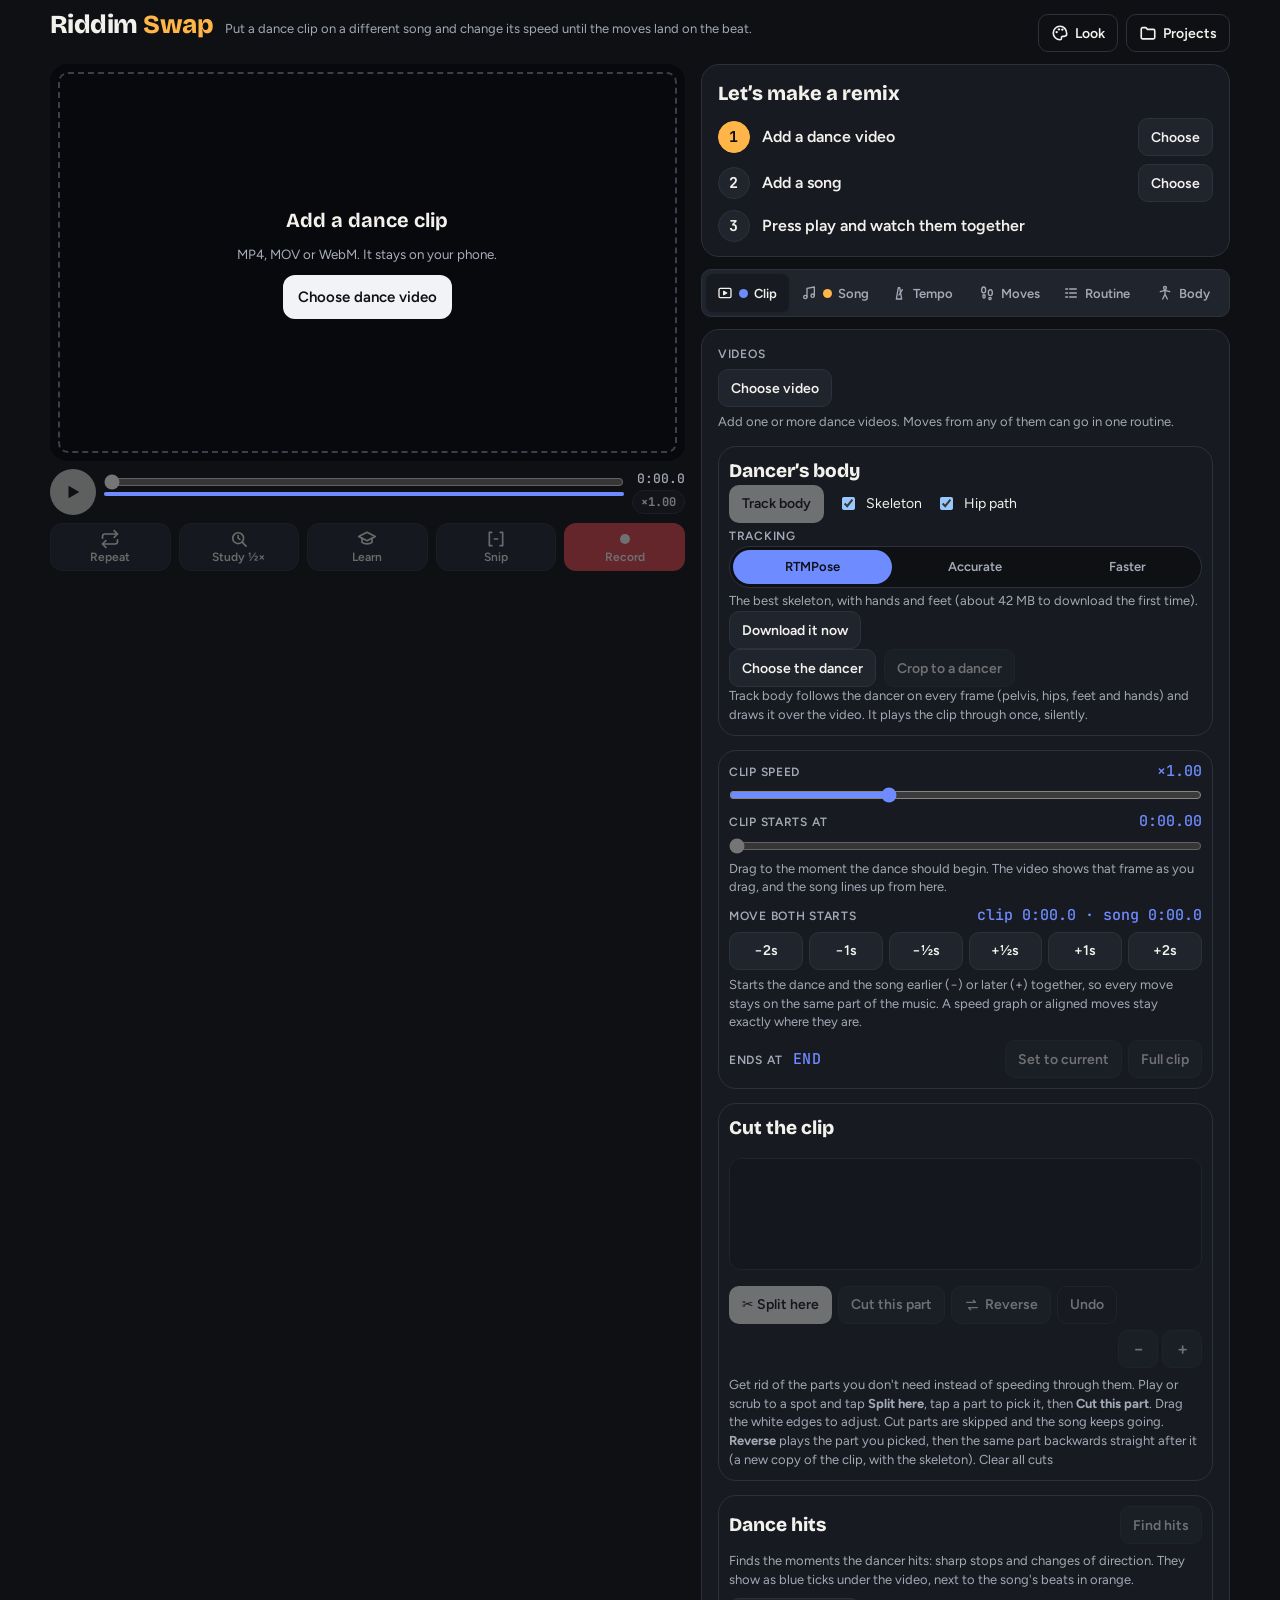
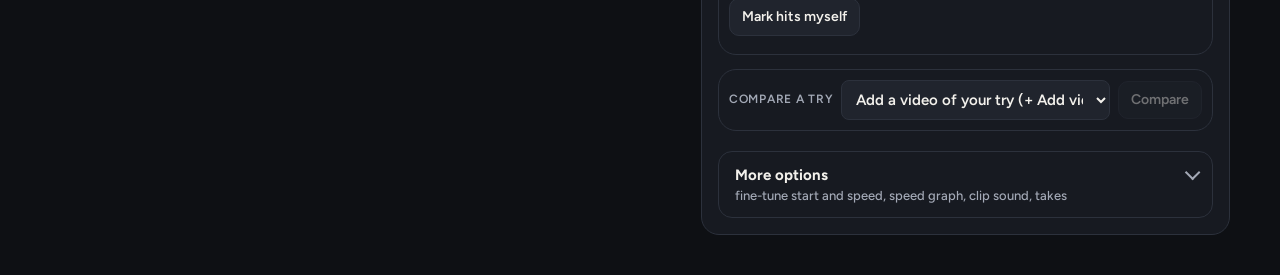
==== commit 2e1486ce: "Card lane next to the clip: beside it in Worldline, above the play bar in full screen Co-Authored-By" ====
--- a/index.html
+++ b/index.html
@@ -1,7 +1,7 @@
 <!doctype html>
 <html lang="en">
 <head>
-<script>window.RS_BUILD='rs-d3645a801c'</script>
+<script>window.RS_BUILD='rs-4bf37a1965'</script>
 <meta charset="utf-8">
 <meta name="viewport" content="width=device-width,initial-scale=1,viewport-fit=cover">
 <title>Riddim Swap</title>
@@ -805,6 +805,10 @@
 .cardcv{position:absolute;inset:0;width:100%;height:100%;pointer-events:none;z-index:3}
 .cardshow{display:flex;gap:6px;flex-wrap:wrap;margin:6px 0 2px}
 .cardlane{display:block;width:100%;height:108px;margin:6px 0 2px;border-radius:12px;background:rgba(255,255,255,.03);cursor:pointer;touch-action:manipulation}
+/* on the player (Worldline beside the clip; full screen above the play bar) */
+.cardlane.ov{position:absolute;margin:0;z-index:6;background:rgba(14,16,20,.72);-webkit-backdrop-filter:blur(8px);backdrop-filter:blur(8px);box-shadow:0 4px 14px rgba(0,0,0,.45)}
+.cardlane.ovfs{z-index:8;transition:top .35s var(--spring,ease-out)}
+.cardlane[hidden]{display:none}
 </style>
 <style>
 /* standalone app: what the artifact viewer used to provide */
@@ -6197,7 +6201,28 @@
 /* the card lane: a band under the video like a play bar; the next moves slide in from the right to the now line, spaced
    by time (never overlapping), with a bar under each for how long the move lasts; tap a card to go there */
 function laneOn(){return S.hasV&&CARDS.on&&CARDS.track&&!(PR.on&&PR.mode==='ghost')}
-function cardsLane(){const cv=$('#cardLane');if(!cv)return;const on=laneOn()&&CARDS.list.length>0;if(cv.hidden===on)cv.hidden=!on;if(!on)return;
+/* where the lane goes, so it's always next to the clip:
+   - normal: in the page, straight under the video;
+   - Worldline (the clip is small in the corner): on the player, beside the clip, its bottom level with the clip's;
+   - full screen: on the player just above the play bar (down to the bottom edge when the controls hide), the
+     dock lifted above it */
+function lanePlace(cv,on){const st=$('#stage'),dock=$('#dock'),tr=document.querySelector('.transport');if(!st)return;
+  const pin=st.closest('.pin'),fs=!!(pin&&pin.classList.contains('fs')),wl=PR.on&&PR.mode==='world';
+  const mode=!on?'flow':wl?'world':fs?'fs':'flow';
+  if(mode!==CARDS.laneMode){CARDS.laneMode=mode;if(mode==='flow'){if(cv.parentNode!==st.parentNode||cv.previousElementSibling!==st)st.after(cv)}else if(cv.parentNode!==st)st.appendChild(cv);
+    cv.classList.toggle('ov',mode!=='flow');cv.classList.toggle('ovfs',mode==='fs');for(const k of ['left','top','width','height'])cv.style[k]=''}
+  if(dock){const want=mode==='fs'&&!pin.classList.contains('idle');if(!want&&dock.style.bottom)dock.style.bottom=''}
+  if(mode==='flow')return;
+  const s=st.getBoundingClientRect();if(!s.width)return;let L,T,W,H;
+  if(mode==='world'){const b=v.getBoundingClientRect(),R=RB.containRect(b.width,b.height,v.videoWidth||9,v.videoHeight||16);
+    const pr=b.left-s.left+R.x+R.w,pb=b.top-s.top+R.y+R.h;let btn=8;
+    for(const e of st.querySelectorAll('.fsbtn')){if(e.hidden)continue;const r=e.getBoundingClientRect();if(r.width&&r.right-s.left>pr)btn=Math.max(btn,r.bottom-s.top)}
+    L=Math.round(pr+8);W=Math.round(s.width-8-L);T=Math.round(Math.max(btn+6,pb-108));H=Math.round(Math.max(100,pb-T))}
+  else{const idle=pin.classList.contains('idle'),tt=tr?tr.getBoundingClientRect().top-s.top:s.height;H=Math.round(Math.min(108,Math.max(92,s.height*0.14)));
+    L=10;W=Math.round(s.width-20);T=Math.round((idle?s.height-10:Math.min(s.height-10,tt+18))-H);
+    if(dock&&!idle)dock.style.bottom=Math.round(s.height-T+6)+'px'}
+  const px=n=>n+'px';if(cv.style.left!==px(L))cv.style.left=px(L);if(cv.style.top!==px(T))cv.style.top=px(T);if(cv.style.width!==px(W))cv.style.width=px(W);if(cv.style.height!==px(H))cv.style.height=px(H)}
+function cardsLane(){const cv=$('#cardLane');if(!cv)return;const on=laneOn()&&CARDS.list.length>0;if(cv.hidden===on)cv.hidden=!on;lanePlace(cv,on);if(!on)return;
   const dpr=Math.min(2,window.devicePixelRatio||1),r=cv.getBoundingClientRect(),w=Math.round(r.width*dpr),h=Math.round(r.height*dpr);if(!w||!h)return;
   if(cv.width!==w||cv.height!==h){cv.width=w;cv.height=h}const x=cv.getContext('2d');x.clearRect(0,0,w,h);
   const L=CARDS.list,o=tPos();let i=-1;for(let k=0;k<L.length;k++){if(L[k].o<=o+0.02)i=k;else break}
@@ -6240,7 +6265,7 @@
   $('#cardClose')&&$('#cardClose').addEventListener('click',()=>{CARDS.on=false;cardsSave();cardsUI()});
   document.querySelectorAll('#cardStep button').forEach(b=>b.addEventListener('click',()=>{CARDS.step=+b.dataset.cs;cardsSave();cardsUI()}));
   $('#cardTrack')&&$('#cardTrack').addEventListener('click',()=>{CARDS.track=!CARDS.track;cardsSave();cardsUI()});
-  $('#cardLane')&&$('#cardLane').addEventListener('click',e=>{const r=e.currentTarget.getBoundingClientRect(),X=e.clientX-r.left,hit=(CARDS.lanePos||[]).find(q=>X>=q.x0-3&&X<=q.x1+3);
+  $('#cardLane')&&$('#cardLane').addEventListener('click',e=>{e.stopPropagation();const r=e.currentTarget.getBoundingClientRect(),X=e.clientX-r.left,hit=(CARDS.lanePos||[]).find(q=>X>=q.x0-3&&X<=q.x1+3);
     if(hit){const c=CARDS.list[hit.k];CARDS.touch=performance.now();try{seekT(c.o)}catch(e2){}if(!S.playing)try{drawBody()}catch(e2){}}});
   for(const id of ['#cardDancer','#pracArrows'])$(id)&&$(id).addEventListener('click',()=>{CARDS.dancer=!CARDS.dancer;cardsSave();cardsUI()});
   const row=$('#cardRow');if(row)['touchstart','wheel','pointerdown'].forEach(ev=>row.addEventListener(ev,()=>{CARDS.touch=performance.now()},{passive:true}));
